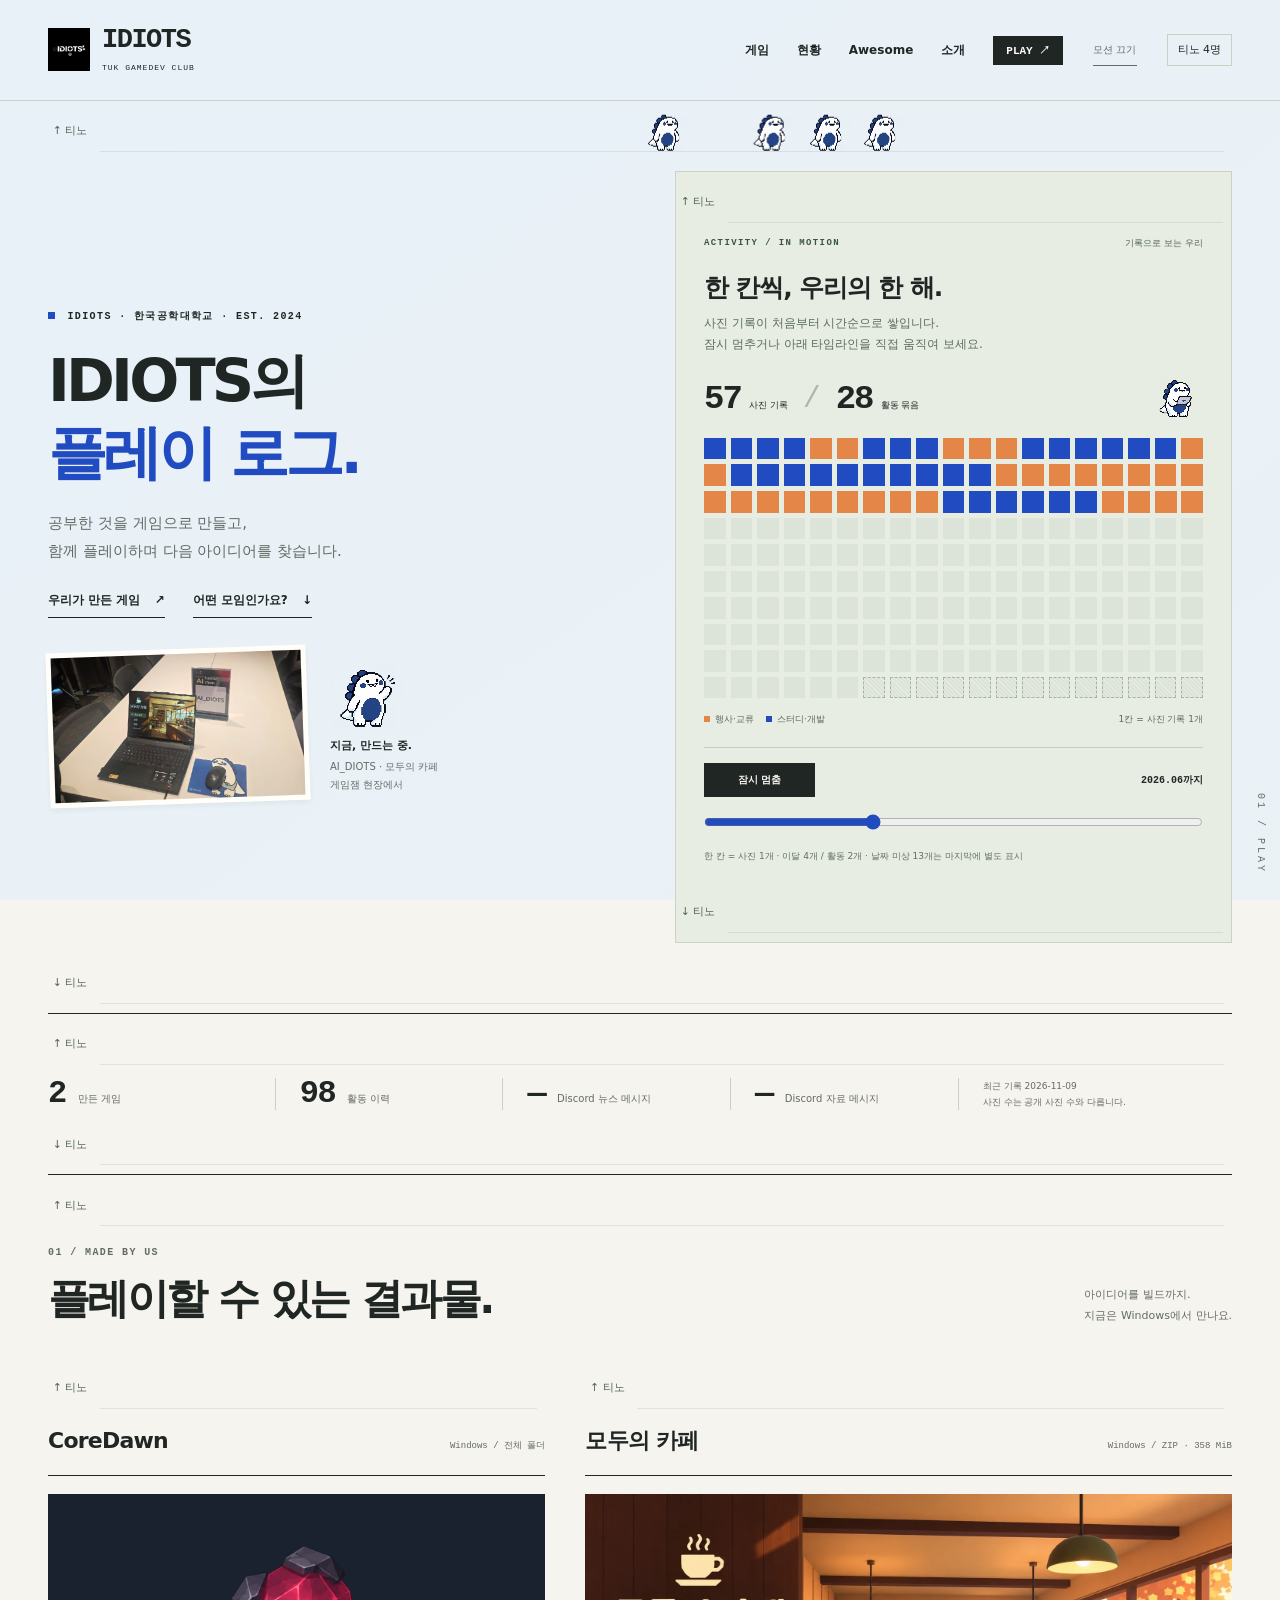
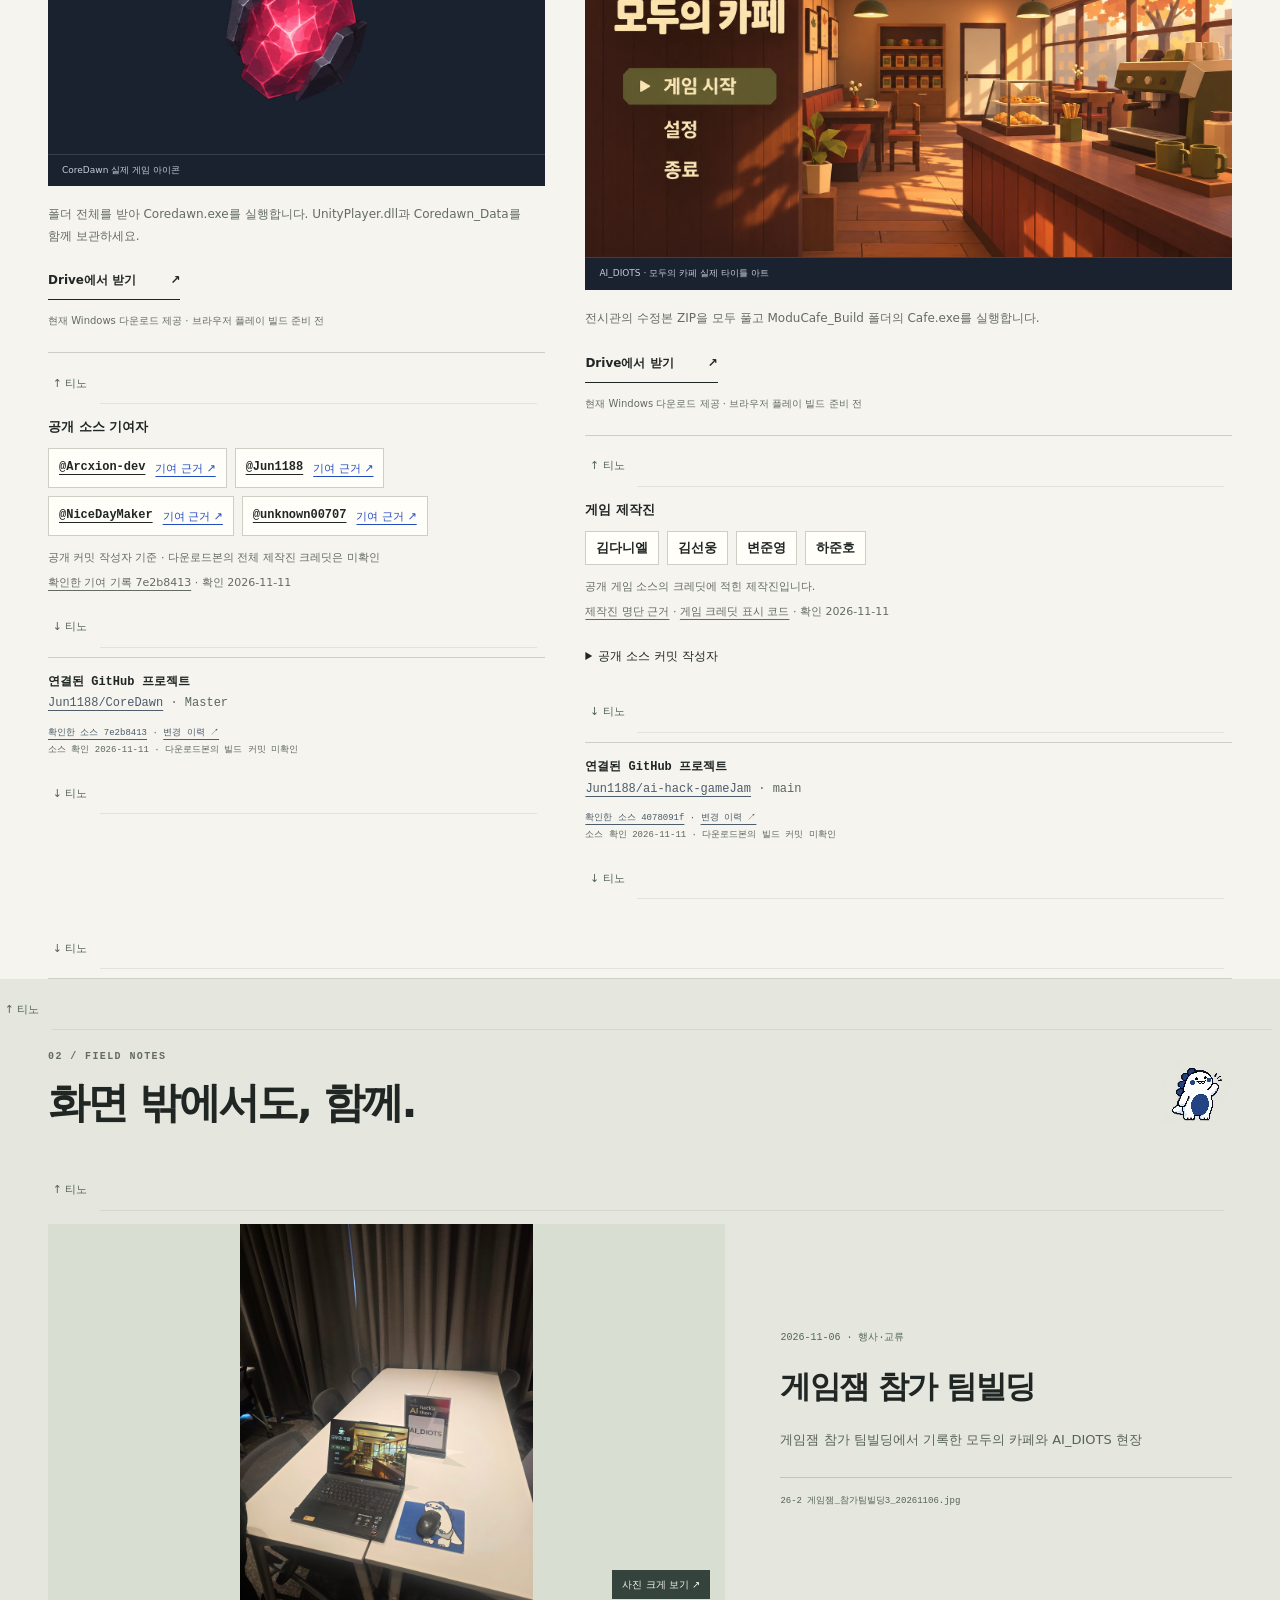
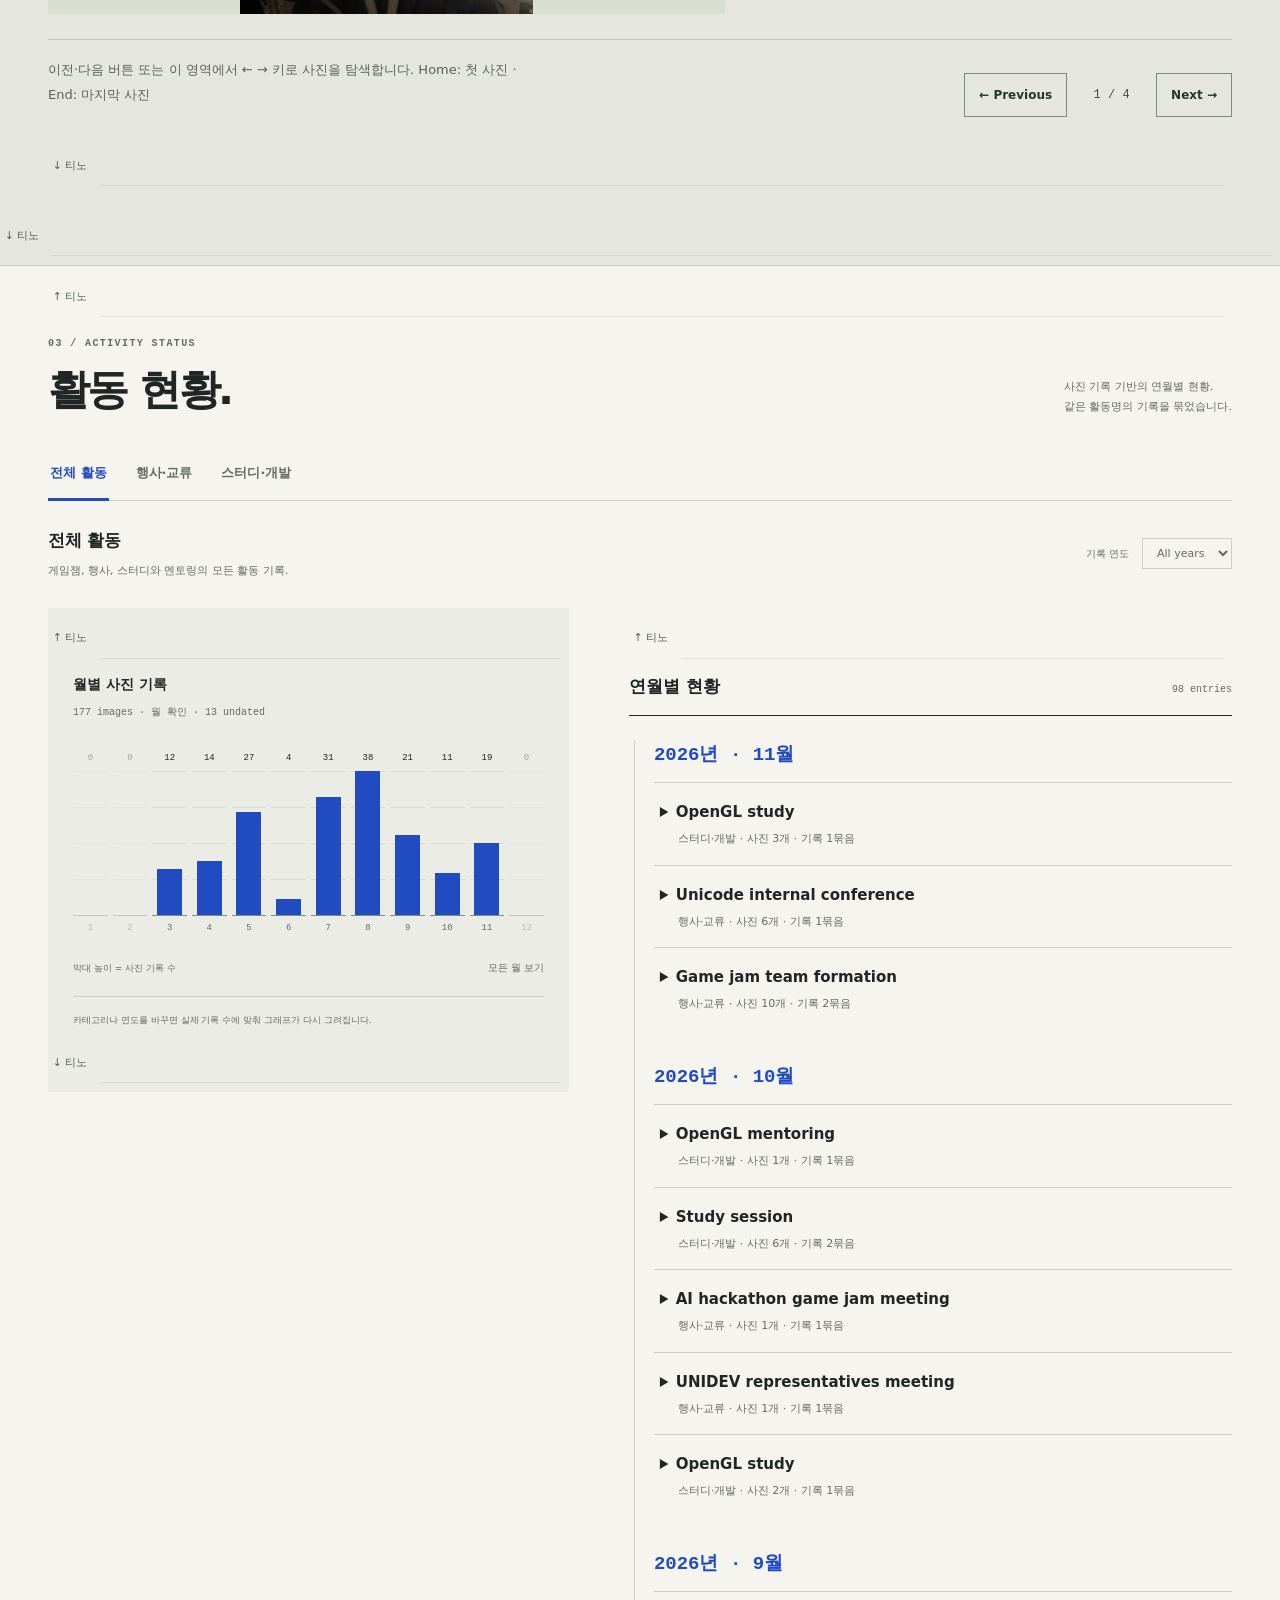
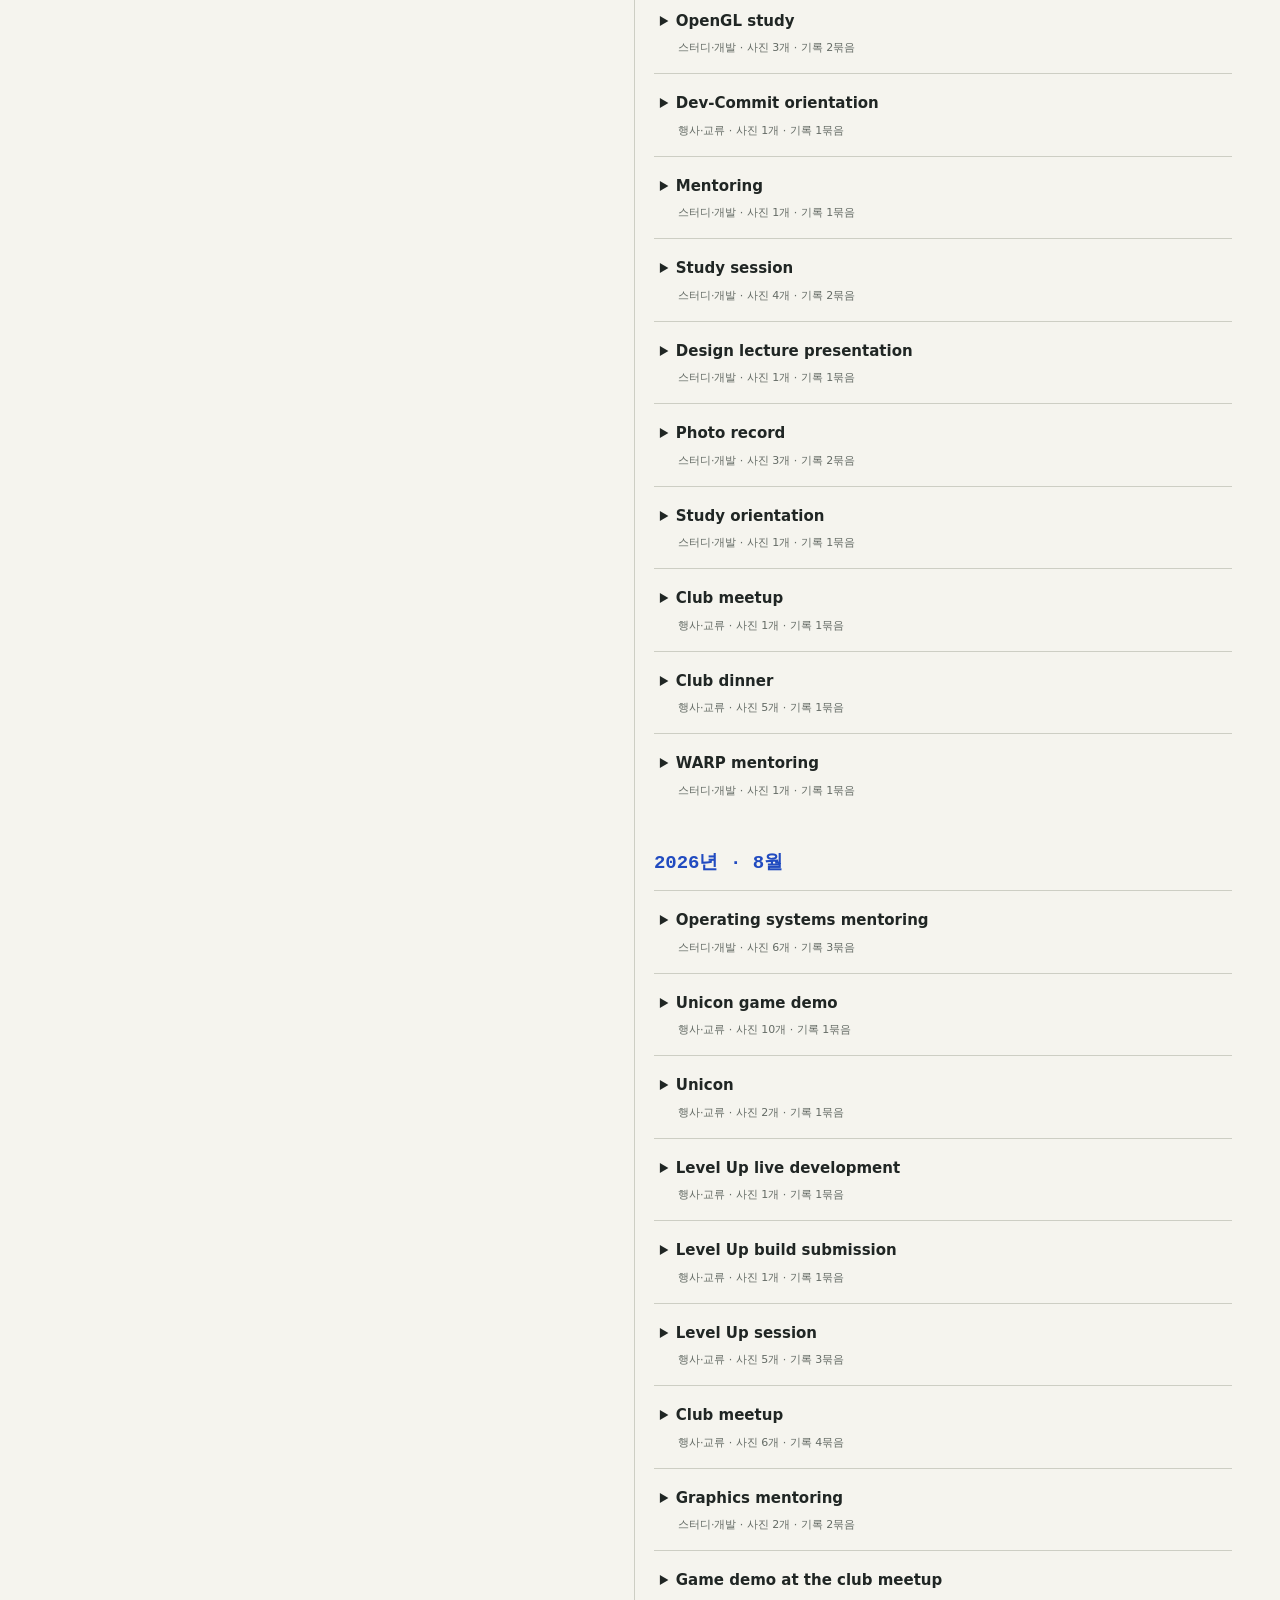
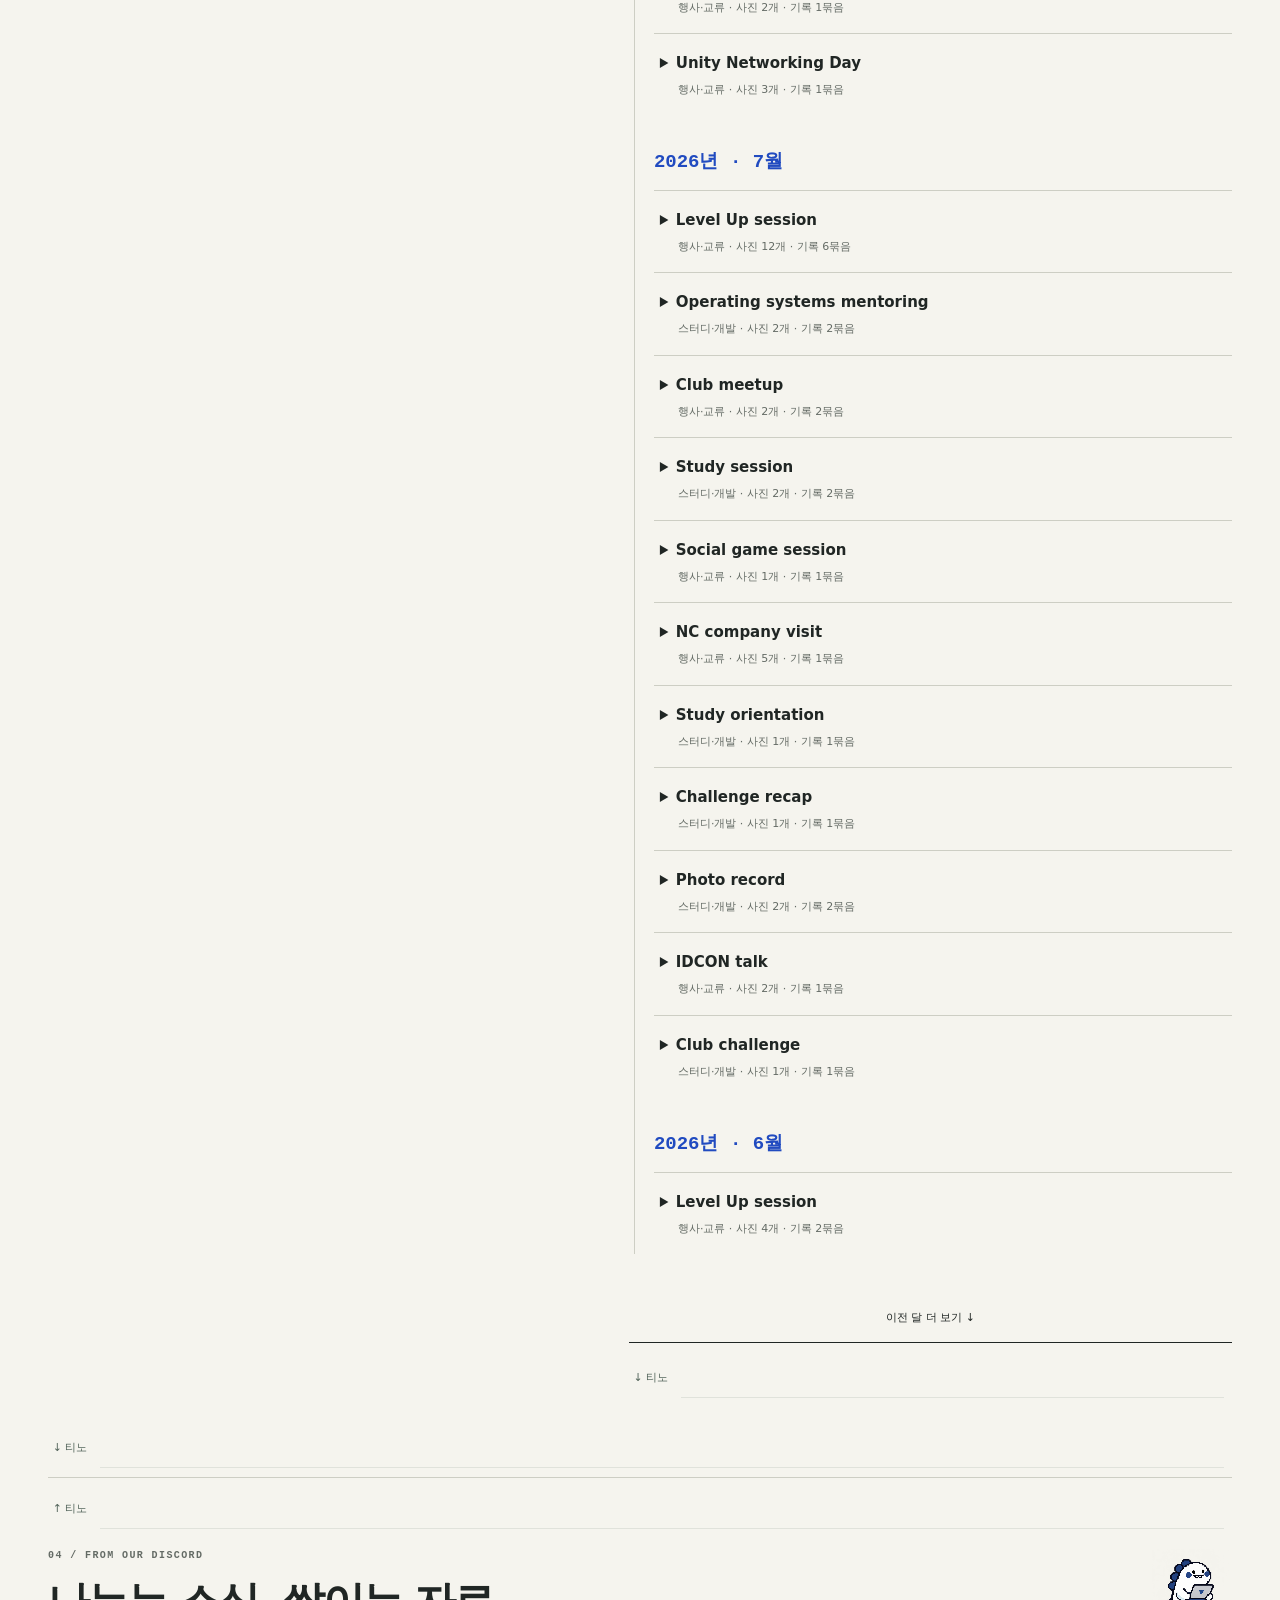
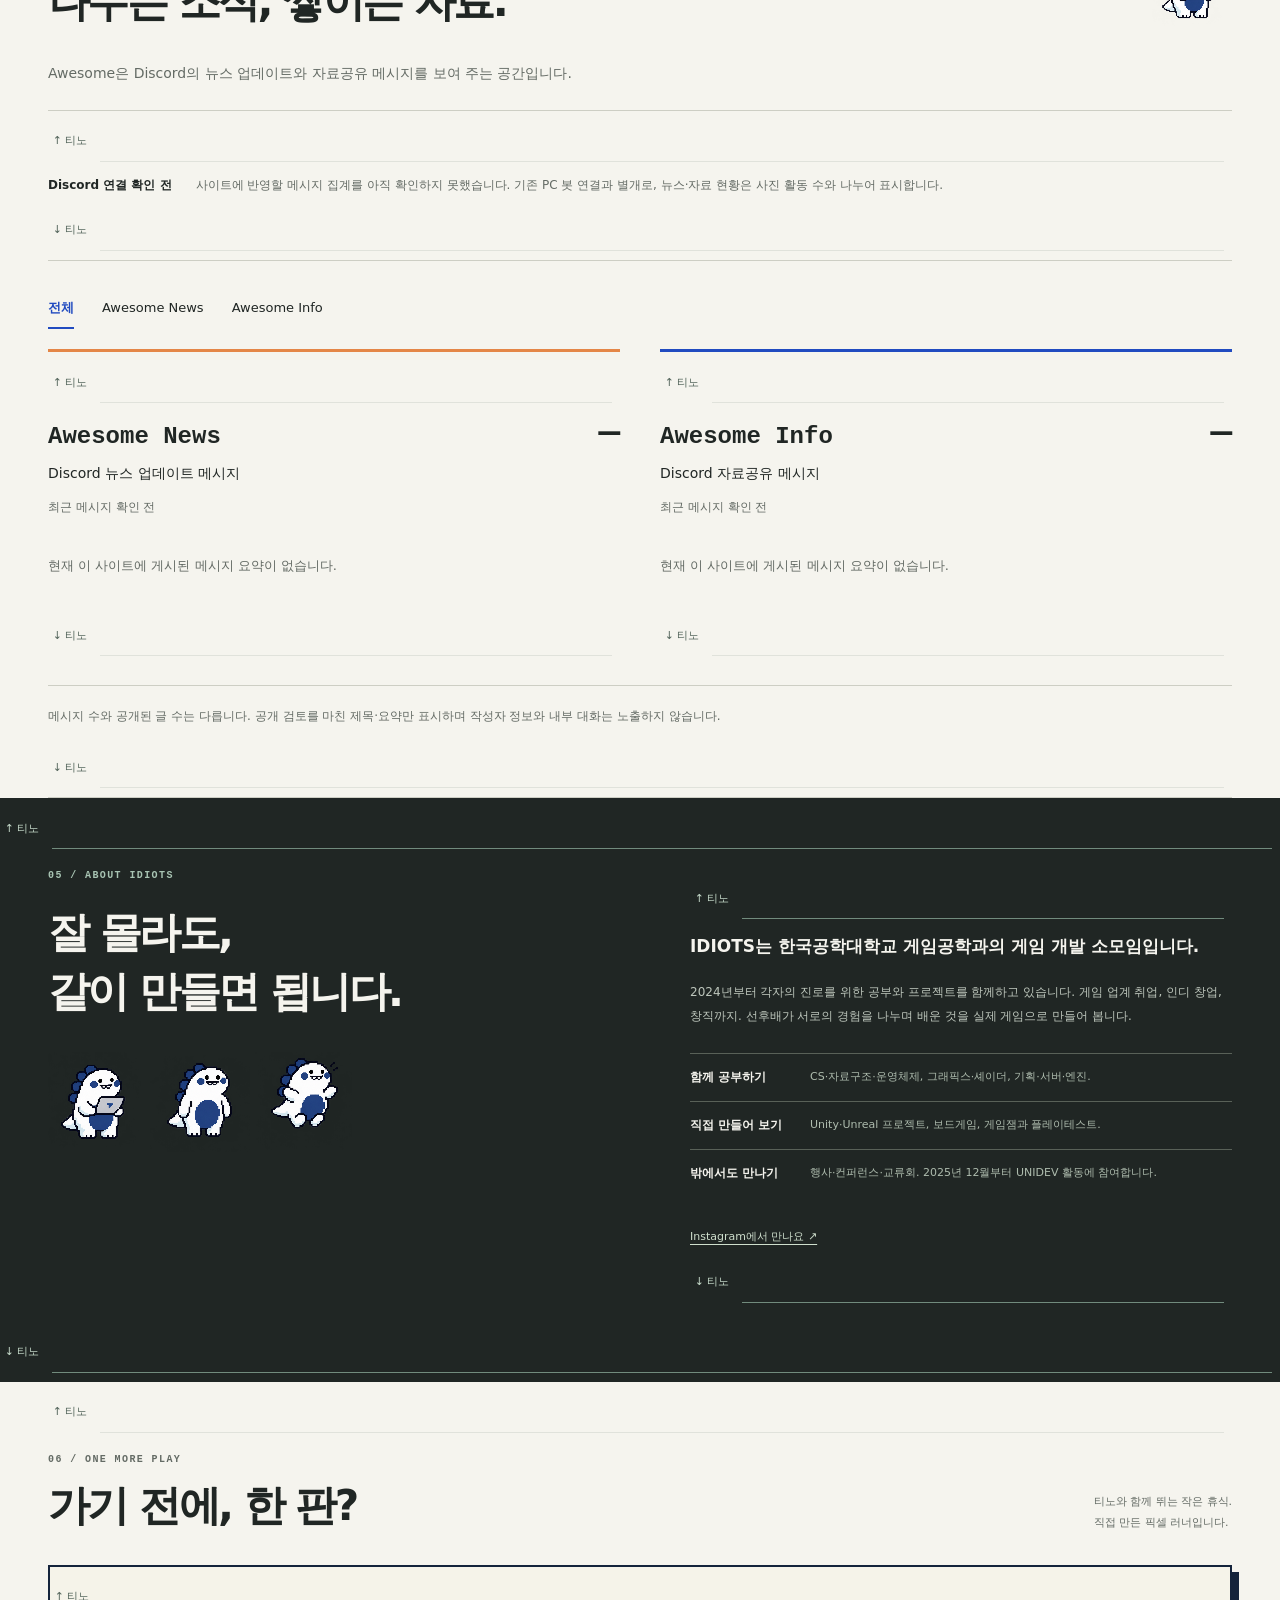
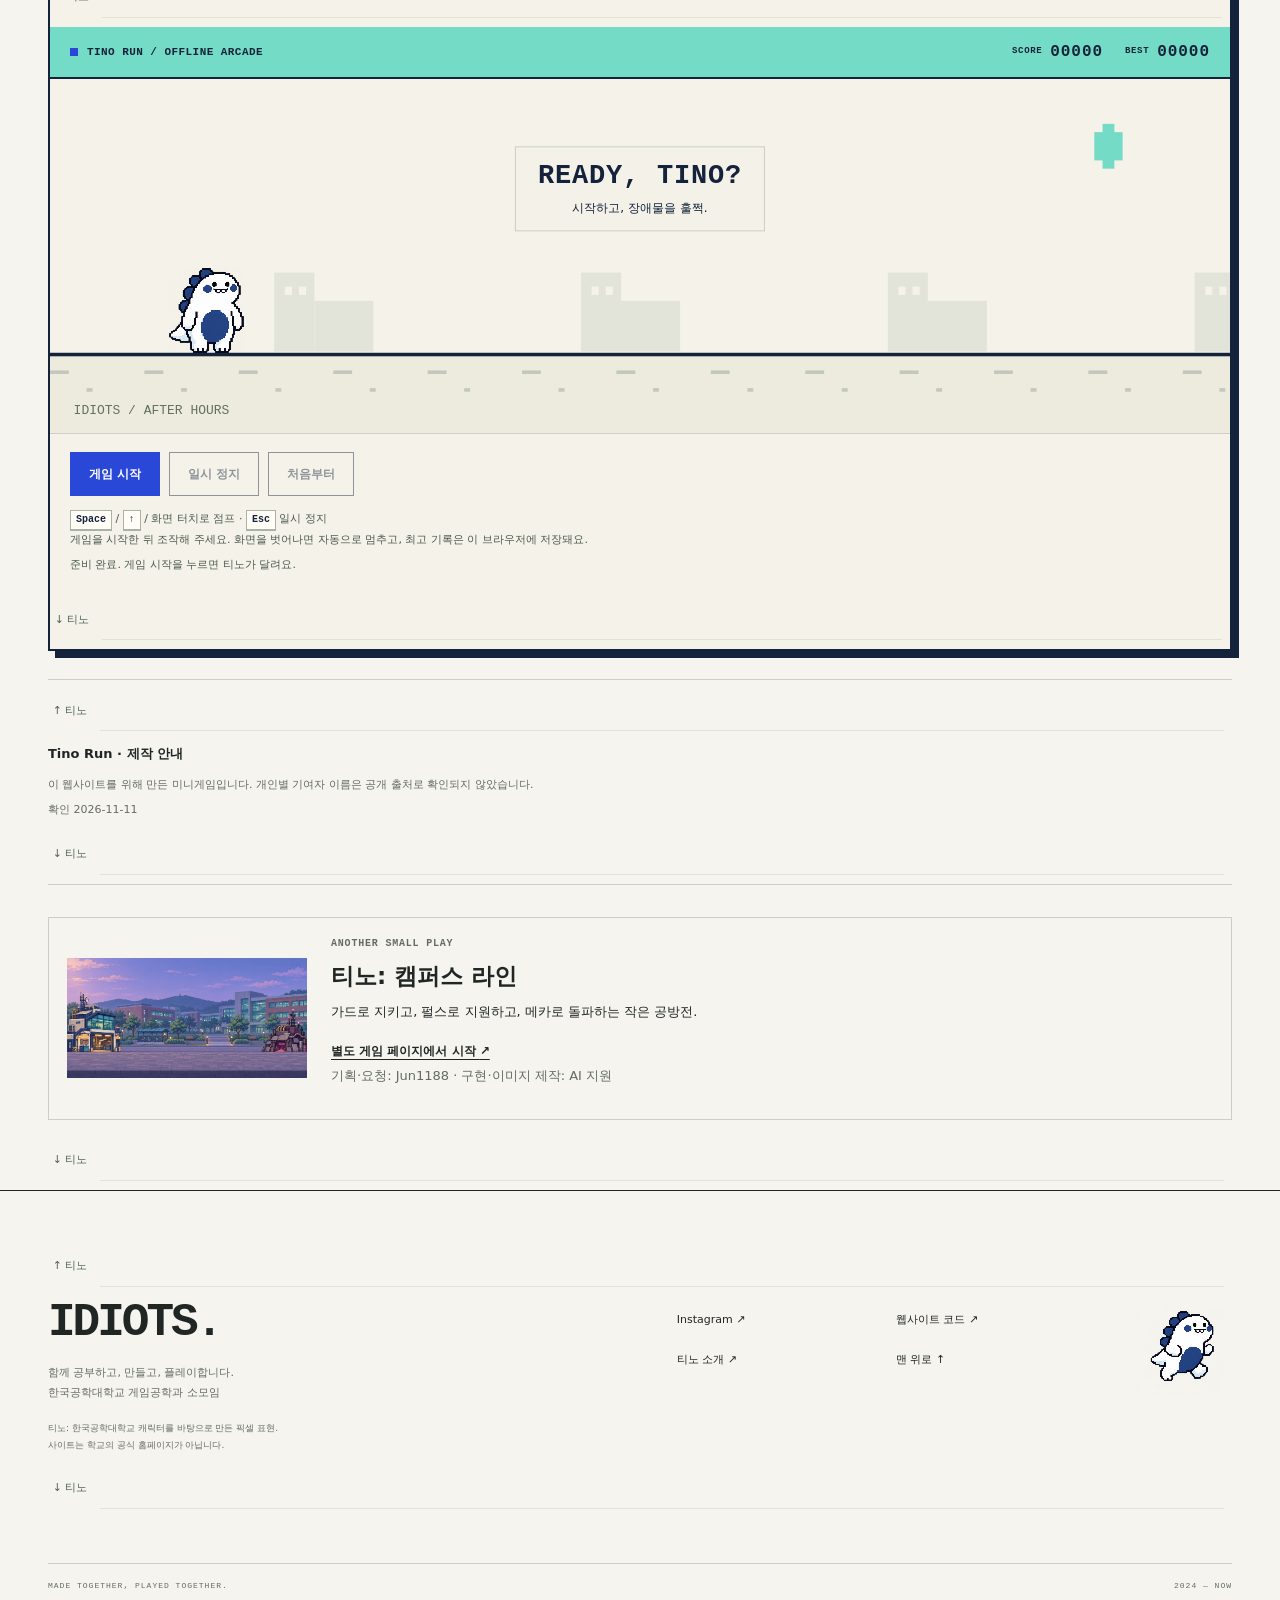
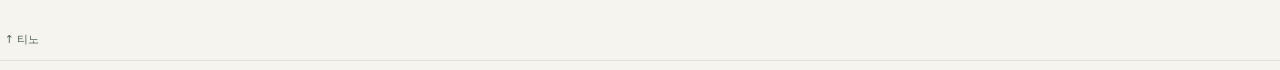
==== index.html @ 8d7952d3 "Publish reviewed Tino campus game static assets from source0527ad4" ====
<!doctype html>
<html lang="ko">
<head>
<meta charset="utf-8"><meta name="viewport" content="width=device-width,initial-scale=1"><meta name="theme-color" content="#f5f4ee">
<meta name="description" content="한국공학대학교 게임개발 소모임 IDIOTS의 플레이 로그. 직접 만든 게임, 함께 쌓은 활동 기록, 티노 픽셀 러너.">
<title>IDIOTS — 함께 만드는 플레이 로그</title><style>/* Standalone Tino runner styles. All selectors stay inside runner-* names. */
.runner-section{--runner-ink:#14233b;--runner-blue:#2948d8;--runner-paper:#f5f3e9;--runner-mint:#74dcc6;padding:64px 0 72px;border-top:1px solid var(--line,#ccd0c8);scroll-margin-top:30px}
.runner-inner{width:min(1180px,90%);margin-inline:auto;min-width:0}
.runner-heading{display:flex;align-items:end;justify-content:space-between;gap:24px;margin-bottom:22px}
.runner-kicker{font:700 11px/1.5 var(--mono,monospace);letter-spacing:.13em;margin:0 0 10px;color:var(--muted,#687169)}
.runner-title{font-size:clamp(28px,4vw,46px);line-height:1.22;letter-spacing:-.06em;margin:0}
.runner-intro{margin:10px 0 0;color:var(--muted,#687169);font-size:14px}
.runner-badge{font:700 10px/1.5 var(--mono,monospace);white-space:nowrap;border:1px solid currentColor;padding:7px 10px;letter-spacing:.1em}
.runner-machine{min-width:0;border:2px solid var(--runner-ink);background:var(--runner-paper);color:var(--runner-ink);box-shadow:7px 7px 0 var(--runner-ink)}
.runner-toolbar{display:flex;justify-content:space-between;align-items:center;gap:12px;padding:13px 20px;border-bottom:2px solid var(--runner-ink);background:var(--runner-mint);font:700 11px/1.5 var(--mono,monospace)}
.runner-machine-title{display:flex;align-items:center;gap:9px;letter-spacing:.04em}
.runner-machine-title::before{content:"";width:8px;height:8px;background:var(--runner-blue);flex:none}
.runner-scores{display:flex;gap:22px;flex-wrap:wrap}
.runner-score-item{display:flex;align-items:center;gap:8px;white-space:nowrap}
.runner-score-label{font-size:9px;letter-spacing:.07em}
.runner-score-value{font-size:16px;letter-spacing:.06em;font-variant-numeric:tabular-nums}
.runner-screen{position:relative;isolation:isolate;overflow:hidden}
.runner-canvas{display:block;width:100%;height:auto;aspect-ratio:10/3;image-rendering:pixelated;touch-action:pan-y;cursor:pointer;background:var(--runner-paper)}
.runner-canvas:focus-visible{outline:4px solid var(--runner-blue);outline-offset:-5px}
.runner-overlay{position:absolute;z-index:1;left:50%;top:31%;transform:translate(-50%,-50%);width:max-content;max-width:calc(100% - 30px);text-align:center;pointer-events:none;padding:12px 22px;background:#f5f3e9ee;border:1px solid #c9cfc3}
.runner-overlay[hidden]{display:none}
.runner-overlay-title{display:block;font:900 clamp(15px,2.7vw,27px)/1.3 var(--mono,monospace);letter-spacing:.03em}
.runner-overlay-copy{display:block;font-size:12px;line-height:1.6;margin-top:5px;word-break:keep-all}
.runner-bottom{padding:18px 20px 15px;border-top:1px solid #ccd0c8}
.runner-controls{display:flex;gap:9px;align-items:center;flex-wrap:wrap}
.runner-button{appearance:none;border:1px solid var(--runner-ink);background:transparent;color:var(--runner-ink);min-height:44px;padding:10px 18px;font:700 12px/1.5 var(--sans,system-ui,sans-serif);cursor:pointer;border-radius:0}
.runner-button-primary{background:var(--runner-blue);border-color:var(--runner-blue);color:#fff}
.runner-button:not(:disabled):hover{box-shadow:3px 3px 0 var(--runner-ink)}
.runner-button:focus-visible{outline:3px solid var(--runner-blue);outline-offset:3px}
.runner-button:disabled{opacity:.45;cursor:default}
.runner-help{font-size:11px;line-height:1.8;color:#4b594e;margin:13px 0 0;word-break:keep-all}
.runner-help kbd{display:inline-block;font:700 10px/1.2 var(--mono,monospace);padding:3px 5px;border:1px solid #a8b2a5;box-shadow:0 1px 0 #a8b2a5;background:#fffdf6;color:var(--runner-ink)}
.runner-status{font-size:11px;line-height:1.7;color:#4b594e;margin:6px 0 0;min-height:1.7em}
.runner-motion-note{font-size:11px;margin:9px 0 0;color:#4b594e}
.runner-motion-note[hidden]{display:none}
.runner-noscript{margin:0;padding:18px 20px;font-size:13px}
@media(max-width:640px){.runner-section{padding:42px 0 50px}.runner-heading{display:block}.runner-badge{display:inline-block;margin-top:16px}.runner-toolbar{padding:11px 12px;align-items:start;gap:10px}.runner-machine-title{font-size:9px;margin-top:3px}.runner-scores{gap:10px}.runner-score-item{display:block;text-align:right}.runner-score-label{display:block;font-size:8px}.runner-score-value{font-size:14px}.runner-canvas{aspect-ratio:2/1}.runner-overlay{top:29%;padding:8px 13px}.runner-overlay-copy{font-size:10px;line-height:1.5;max-width:230px}.runner-bottom{padding:14px 12px}.runner-controls{display:grid;grid-template-columns:1fr 1fr}.runner-button-primary{grid-column:1/-1}.runner-button{padding:9px 10px}.runner-machine{box-shadow:4px 4px 0 var(--runner-ink)}}
@media(prefers-reduced-motion:reduce){.runner-section *{scroll-behavior:auto}}

:root{color-scheme:light;--paper:#f5f4ee;--white:#fffef9;--ink:#202624;--muted:#646b65;--line:#cdcec4;--blue:#214bc0;--orange:#e48647;--mint:#bfe0d0;--mono:"Courier New",monospace;--sans:"Noto Sans CJK KR","Apple SD Gothic Neo","Malgun Gothic",system-ui,sans-serif}
*{box-sizing:border-box}html{scroll-behavior:smooth;scroll-padding-top:28px}body{margin:0;background:var(--paper);color:var(--ink);font:15px/1.75 var(--sans);word-break:keep-all}a{color:inherit;text-underline-offset:4px}button,input,select{font:inherit;color:inherit}button,a,select,input{-webkit-tap-highlight-color:transparent}button:not(:disabled),select{cursor:pointer}button:disabled{cursor:default}[hidden]{display:none!important}:focus-visible{outline:3px solid var(--blue);outline-offset:5px}img{max-width:100%;height:auto}.wrap{width:min(1200px,calc(100% - 96px));margin:auto}.sr-only{position:absolute;width:1px;height:1px;padding:0;margin:-1px;overflow:hidden;clip:rect(0,0,0,0);white-space:nowrap;border:0}.skip{position:absolute;top:-100px;left:20px;z-index:50;background:var(--ink);color:#fff;padding:12px 20px}.skip:focus{top:10px}
.mast{border-bottom:1px solid var(--line)}.mast-inner{display:flex;align-items:center;gap:30px;min-height:100px}.wordmark{display:flex;gap:12px;align-items:center;text-decoration:none;font:900 27px/.9 var(--mono);letter-spacing:-1.5px}.wordmark small{display:block;font:8px var(--mono);letter-spacing:1px;margin-top:10px}.brand-card{margin:0;width:42px;height:43px;overflow:hidden}.brand-card img{display:block;width:42px;height:43px;object-fit:cover}.brand-card figcaption{display:none}.mast nav{display:flex;gap:28px;margin-left:auto;align-items:center;font-size:12px;font-weight:700}.mast nav a{text-decoration:none}.mast nav a:hover{color:var(--blue)}.nav-play{background:var(--ink);color:var(--white);padding:7px 13px;font:700 11px var(--mono)}.motion-toggle{font-size:10px;padding:7px 0;border:0;border-bottom:1px solid var(--muted);background:none;color:var(--muted);white-space:nowrap}
.hero{display:grid;grid-template-columns:1fr 1fr;gap:70px;padding-top:68px;padding-bottom:62px;align-items:center}.eyebrow{font:700 10px/1.6 var(--mono);letter-spacing:1.4px;margin:0 0 20px}.tiny-square{display:inline-block;width:7px;height:7px;background:var(--blue);margin-right:5px}.hero h1{font-size:clamp(44px,4.6vw,68px);line-height:1.21;letter-spacing:-.065em;margin:0;font-weight:900}.hero h1 em{font-style:normal;color:var(--blue)}.hero-description{font-size:15px;line-height:1.85;color:var(--muted);margin:22px 0}.hero-links{display:flex;gap:28px;margin:25px 0 31px;font-size:12px;font-weight:700}.hero-links a{text-decoration:none;padding-bottom:6px;border-bottom:1px solid var(--ink)}.hero-links span{margin-left:10px}.field-glimpse{display:flex;gap:22px;align-items:center}.glimpse-image{display:block;width:54%;max-width:260px;transform:rotate(-2deg);border:5px solid var(--white);box-shadow:0 3px 5px #17291a0d}.glimpse-image img{display:block;object-fit:cover;width:100%;height:145px;object-position:50% 70%}.field-glimpse>div{min-width:0}.field-glimpse .tino-sprite{width:76px;height:76px}.field-glimpse p{font-size:11px;line-height:1.6;margin:0}.field-glimpse b{display:block;margin-bottom:4px}.field-glimpse p span{color:var(--muted);font-size:10px}
.story-panel{background:#e8ede3;border:1px solid #cbd3c5;padding:25px 28px 20px;position:relative;min-width:0}.story-heading{display:flex;justify-content:space-between;gap:12px;align-items:start}.story-heading .eyebrow{font-size:9px;margin:0;color:#3a5449}.story-live{font-size:9px;color:#526355;white-space:nowrap}.story-panel h2{font-size:25px;line-height:1.4;margin:18px 0 8px;letter-spacing:-.045em}.story-intro{font-size:12px;line-height:1.8;color:#5b6b5e;margin:0}.story-totals{display:flex;gap:15px;align-items:center;margin:18px 0 14px}.story-totals>div{display:flex;align-items:baseline;gap:8px}.story-totals strong{font:700 34px/1 var(--mono);letter-spacing:-2px}.story-totals span:not(.tino-sprite){font-size:9px}.story-totals .total-slash{font:30px var(--mono)!important;color:#adb7aa}.story-totals .tino-sprite{margin-left:auto;width:50px;height:50px}.story-pixels{display:grid;grid-template-columns:repeat(19,minmax(0,1fr));gap:5px;min-height:190px;align-content:start}.pixel-dot{display:block;aspect-ratio:1;background:#cfd8cb;transition:background-color .25s,transform .3s,opacity .3s;opacity:.45}.pixel-dot.is-active{background:var(--blue);opacity:1}.pixel-dot.is-active[data-category=news]{background:var(--orange)}.pixel-dot[data-undated=true],.pixel-dot.is-active[data-undated=true]{background-image:repeating-linear-gradient(45deg,transparent 0 2px,#f5f4ee99 2px 3px);outline:1px dashed #597263;outline-offset:-1px}.pixel-dot.is-new{animation:pixel-arrive .45s cubic-bezier(.18,.8,.2,1) both}.story-key{display:flex;flex-wrap:wrap;gap:12px;font-size:9px;color:#5a695b;margin:14px 0 20px}.story-key>span:last-child{margin-left:auto}.story-key i{display:inline-block;width:6px;height:6px;margin-right:5px}.key-news{background:var(--orange)}.key-info{background:var(--blue)}.story-transport{display:flex;align-items:center;gap:12px;justify-content:space-between;padding-top:15px;border-top:1px solid #c4cec0}.story-transport button{font-size:10px;font-weight:700;padding:7px 12px;background:var(--ink);color:var(--paper);border:0;min-width:111px}.story-transport>span{font:700 10px var(--mono)}.story-panel input[type=range]{width:100%;accent-color:var(--blue);height:24px;margin:10px 0 0;cursor:pointer}.story-caption{font-size:9px;line-height:1.6;color:#5f6e61;margin:4px 0 0;min-height:29px}
.facts{display:grid;grid-template-columns:repeat(4,minmax(0,1fr)) 1.2fr;align-items:center;padding-top:25px;padding-bottom:25px;border-top:1px solid var(--ink);border-bottom:1px solid var(--ink)}.stat-card{display:flex;align-items:baseline;gap:12px;text-decoration:none;border-right:1px solid var(--line);padding:0 24px}#dashboard>.stat-card:first-of-type{padding-left:0}.stat-card strong{font:700 32px/1 var(--mono);letter-spacing:-1.5px}.stat-card span{font-size:10px;color:var(--muted);line-height:1.5}.stat-card:hover strong{color:var(--blue)}.facts>p{font-size:9px;line-height:1.8;color:var(--muted);margin:0;padding-left:24px}
.section{padding-top:80px;padding-bottom:80px;border-bottom:1px solid var(--line)}.section-heading{display:flex;justify-content:space-between;gap:25px;align-items:end;margin-bottom:32px}.section-heading .eyebrow{color:var(--muted);margin-bottom:12px}.section-heading h2,.club-section h2{font-size:clamp(28px,3.3vw,43px);line-height:1.25;letter-spacing:-.06em;margin:0}.section-note{font-size:11px;line-height:1.85;color:var(--muted);margin:0}.games{display:grid;grid-template-columns:1fr 1.3fr;gap:40px;align-items:start}.game-card{min-width:0}.game-card:nth-child(2){padding-top:60px}.game-cover{display:flex;justify-content:space-between;align-items:baseline;gap:14px;padding-bottom:14px;border-bottom:1px solid var(--ink)}.game-cover h3{font-size:22px;letter-spacing:-.035em;margin:0}.game-cover>span{font:9px var(--mono);color:var(--muted)}.game-art{display:none}.game-photo{margin:18px 0 0;background:#1a2230;overflow:hidden}.game-photo img{display:block;width:100%;height:260px;object-fit:contain}.game-card:nth-child(2) .game-photo img{height:auto;aspect-ratio:1672/941;object-fit:cover}.game-card:first-child .game-photo img{padding:40px}.game-photo figcaption{font-size:9px;color:#c5cdd6;padding:8px 14px;border-top:1px solid #fff2}.game-details{padding:18px 0 0}.game-details>p{font-size:12px;color:var(--muted);margin:0 0 15px;line-height:1.8}.game-details .download{display:inline-flex;justify-content:space-between;gap:34px;text-decoration:none;font-size:12px;font-weight:700;padding:8px 0;border-bottom:1px solid var(--ink)}.game-details .play{margin-left:20px;color:var(--blue)}.game-details .build-note{font-size:10px;margin:12px 0 0}.revision{font:9px/1.9 var(--mono);color:#5c665e;margin-top:14px;overflow-wrap:anywhere}.revision a{color:#4b5c6b}
.field-section{padding:70px 0 75px;background:#e5e7de;border-bottom:1px solid #c6cbbf}.field-section .section-heading{margin-bottom:30px}.field-section .section-heading .tino-sprite{width:70px;height:70px}.update-card{display:grid;grid-template-columns:1.5fr 1fr;gap:55px;align-items:center}.update-card>a{display:block;position:relative}.update-card>a:after{content:"사진 크게 보기 ↗";position:absolute;bottom:15px;right:15px;padding:7px 10px;color:var(--paper);background:#182821d9;font-size:9px}.update-card img{display:block;width:100%;height:390px;object-fit:cover;object-position:50% 68%}.update-card>div{padding:0}.update-card .kicker{font:10px/1.7 var(--mono);color:#526755;margin:0 0 20px}.update-card h3{font-size:31px;line-height:1.35;letter-spacing:-.05em;margin:0 0 20px;word-break:normal}.update-card p:not(.kicker){font-size:13px;color:#57635a;line-height:1.9;margin:0 0 24px}.update-card small{font:9px/1.8 var(--mono);color:#536056;overflow-wrap:anywhere;word-break:normal;display:block;border-top:1px solid #bec7b9;padding-top:15px}
.archive-tabs{display:flex;gap:25px;border-bottom:1px solid var(--line);margin-bottom:25px}.archive-tabs a{font-size:13px;font-weight:700;color:var(--muted);text-decoration:none;padding:13px 2px;border-bottom:3px solid transparent;margin-bottom:-1px;white-space:nowrap}.archive-tabs a[aria-current=page]{color:var(--blue);border-color:var(--blue)}.archive-tabs a:hover{color:var(--ink)}.archive-heading{display:flex;justify-content:space-between;gap:20px;align-items:center;margin-bottom:28px}.archive-heading h3{font-size:17px;letter-spacing:-.02em;margin:0}.archive-heading p{font-size:11px;color:var(--muted);margin:5px 0 0}.year{font-size:10px;color:var(--muted);white-space:nowrap}.year select{font-size:11px;margin-left:10px;border:1px solid var(--line);padding:7px 10px;background:transparent;border-radius:0}.explorer-grid{display:grid;grid-template-columns:.95fr 1.1fr;gap:60px;align-items:start}.chart-card{position:sticky;top:25px;background:#ebece5;padding:25px 25px 20px;min-width:0}.chart-card header{display:flex;flex-direction:column;gap:8px;padding-bottom:15px}.chart-card h4{font-size:14px;margin:0}.chart-card header p{font:10px var(--mono);color:var(--muted);margin:0}.chart{display:grid;grid-template-columns:repeat(12,minmax(0,1fr));gap:5px;margin-top:12px;min-height:195px}.chart-bar{display:grid;grid-template-rows:25px 145px 25px;align-items:end;background:transparent;border:0;padding:0;min-width:0;text-align:center}.chart-bar .value{font:9px var(--mono);color:var(--ink);align-self:center}.plot{height:100%;display:flex;align-items:end;justify-content:center;border-bottom:1px solid #7c8b7e;width:100%;background:repeating-linear-gradient(to top,transparent 0 35px,#bcc3b666 35px 36px)}.plot i{display:block;width:78%;max-width:25px;height:var(--height);background:var(--blue);transform-origin:bottom}.chart-bar[aria-pressed=true] .plot i{background:var(--orange)}.chart-bar:hover:not(:disabled) .plot i{background:#3863ce}.chart-bar[aria-pressed=true] .month{font-weight:700;color:var(--ink);text-decoration:underline;text-underline-offset:4px}.chart-bar:disabled{opacity:.35}.month{font:9px var(--mono);color:var(--muted);align-self:center}.chart-foot{display:flex;justify-content:space-between;gap:10px;margin-top:18px;font-size:9px;color:var(--muted);align-items:baseline}.link-btn{border:0;background:none;font-size:10px;padding:0;text-decoration:underline;color:var(--blue)}.link-btn:disabled{color:var(--muted);text-decoration:none}.chart-note{font-size:9px;line-height:1.8;border-top:1px solid #ccd0c4;padding-top:15px;margin:20px 0 0;color:var(--muted)}.records-head{display:flex;justify-content:space-between;align-items:baseline;gap:15px;border-bottom:1px solid var(--ink);padding-bottom:13px}.records-head h4{font-size:14px;margin:0}.records-head>span{font:10px var(--mono);color:var(--muted)}.records ul{list-style:none;padding:0;margin:0}.record{display:grid;grid-template-columns:79px minmax(0,1fr) auto;gap:12px;align-items:baseline;padding:17px 0;border-bottom:1px solid var(--line)}.record-date,.record-count{font:9px/1.7 var(--mono);color:var(--muted);white-space:nowrap}.record strong{font-size:12px;font-weight:500;line-height:1.6;overflow-wrap:anywhere;word-break:normal}.record-image{grid-column:2/-1;margin:3px 0;display:block}.record-image img{display:block;width:150px;height:90px;object-fit:cover;object-position:50% 68%}.more{width:100%;background:transparent;border:0;border-bottom:1px solid var(--ink);padding:15px;font-size:11px;margin-top:7px}.more:hover{color:var(--blue);background:#e9ece3}
.club-section{background:var(--ink);color:var(--paper);padding:75px 0 70px}.club-layout{display:grid;grid-template-columns:1fr 1fr;gap:100px}.club-section .eyebrow{color:#a8c4b3}.club-section h2{font-size:42px;line-height:1.4}.club-mascots{display:flex;align-items:end;gap:2px;margin-top:30px}.club-mascots .tino-sprite{width:100px;height:100px}.club-description>p{font-size:12px;color:#bdc6bc;line-height:1.95;margin:0 0 20px}.club-description .club-lead{font-size:17px;font-weight:600;color:var(--paper);line-height:1.7}.club-practices{margin:25px 0}.club-practices>div{border-top:1px solid #596158;padding:13px 0;display:grid;grid-template-columns:105px 1fr;gap:15px}.club-practices dt{font-size:12px;font-weight:600}.club-practices dd{font-size:11px;line-height:1.8;color:#aebcae;margin:0}.text-link{font-size:11px;color:#cfdfcd}.arcade-section{border-bottom:0;padding-bottom:75px}
.foot{border-top:1px solid var(--ink);padding:45px 0 20px}.foot-inner{display:grid;grid-template-columns:1.4fr 1fr auto;gap:35px;align-items:start}.foot b{font:900 46px/1 var(--mono);letter-spacing:-3px}.foot p{font-size:11px;line-height:1.8;color:var(--muted);margin:17px 0}.foot small{font-size:9px;color:var(--muted);line-height:1.9;display:block}.foot nav{display:grid;grid-template-columns:1fr 1fr;gap:14px;font-size:11px;padding-top:7px}.foot nav a{text-decoration:none}.foot nav a:hover{color:var(--blue)}.foot .tino-sprite{width:96px;height:96px}.foot-bottom{display:flex;justify-content:space-between;gap:20px;margin-top:45px;border-top:1px solid var(--line);padding-top:17px;font:8px var(--mono);color:var(--muted);letter-spacing:1px}
.tino-sprite{display:inline-block;width:88px;height:88px;background-repeat:no-repeat;background-image:url("media/tino-sprites.png");background-position:0 0;background-size:300% 200%;image-rendering:pixelated;flex-shrink:0;vertical-align:bottom}.tino-idle{background-position:0% 0%}.tino-wave{background-position:50% 100%;animation:tino-wave 2.8s steps(2,end) infinite;transform-origin:50% 85%}.tino-think,.tino-load{background-position:100% 100%}.tino-jump{background-position:0% 100%;animation:tino-hop 3.6s steps(5,end) infinite}.tino-run{background-position:50% 0%;animation:tino-run .22s steps(1,end) infinite}.loading-screen{position:fixed;inset:0;z-index:40;background:#f5f4eef2;display:grid;place-items:center;pointer-events:none}.loading-screen>div{display:flex;align-items:center;gap:22px}.loading-screen p{font:700 14px var(--mono);letter-spacing:1px}.loading-screen p span{display:block;font:11px var(--sans);letter-spacing:0;color:var(--muted);margin-top:10px}.loading-screen .tino-sprite{width:90px;height:90px;animation:tino-load .6s steps(2,end) infinite}.loading-screen.is-leaving{opacity:0;transition:opacity .2s}.reveal{opacity:1}
@keyframes pixel-arrive{from{transform:translateY(-5px) scale(.3);opacity:0}to{transform:none;opacity:1}}@keyframes tino-wave{0%,70%,100%{transform:rotate(0)}75%{transform:rotate(-5deg)}85%{transform:rotate(5deg)}}@keyframes tino-hop{0%,65%,100%{transform:translateY(0)}75%{transform:translateY(-12px)}85%{transform:translateY(-6px)}}@keyframes tino-run{0%,100%{background-position:50% 0%}50%{background-position:100% 0%}}@keyframes tino-load{0%,100%{background-position:100% 100%;transform:translateY(0)}50%{background-position:50% 100%;transform:translateY(-3px)}}
html[data-motion=off]{scroll-behavior:auto}html[data-motion=off] *,html[data-motion=off] *:before,html[data-motion=off] *:after{animation:none!important;transition:none!important}
@media(max-width:1100px){.wrap{width:calc(100% - 64px)}.hero{gap:40px}.hero h1{font-size:54px}.story-panel{padding:22px}.story-pixels{gap:4px;min-height:165px}.story-totals strong{font-size:30px}.story-totals>div{gap:5px}.stat-card{padding:0 15px;gap:8px}.stat-card strong{font-size:28px}.stat-card span{font-size:9px}.facts>p{padding-left:15px}.explorer-grid{gap:35px}.record{grid-template-columns:1fr auto;gap:4px 10px}.record-date{grid-column:1/-1}.record-image{grid-column:1/-1}.club-layout{gap:60px}.club-section h2{font-size:36px}.update-card{gap:35px}}
@media(max-width:800px){.wrap{width:calc(100% - 48px)}.mast-inner{min-height:85px;gap:18px}.mast nav{gap:20px}.wordmark{font-size:24px}.motion-toggle{font-size:9px}.hero{gap:28px;padding-top:45px;padding-bottom:45px}.hero h1{font-size:44px}.hero-description{font-size:12px}.hero .eyebrow{font-size:8px}.hero-links{gap:16px;font-size:10px;margin:20px 0 25px}.field-glimpse{gap:12px}.glimpse-image img{height:130px}.field-glimpse .tino-sprite{width:62px;height:62px}.field-glimpse p{font-size:9px}.field-glimpse p span{font-size:8px}.story-panel{padding:18px}.story-heading{flex-wrap:wrap;gap:3px}.story-live{display:none}.story-panel h2{font-size:20px;margin-top:13px}.story-intro{font-size:10px}.story-totals{gap:10px}.story-totals>div{align-items:start;flex-direction:column;gap:4px}.story-totals strong{font-size:30px}.story-pixels{gap:3px;min-height:135px}.story-key{font-size:8px;gap:8px;margin:12px 0 13px}.story-key>span:last-child{margin-left:0;width:100%}.story-transport{padding-top:12px;gap:7px}.story-transport button{min-width:0;padding:7px 8px;font-size:9px}.story-transport>span{font-size:9px}.story-caption{font-size:8px}.facts{grid-template-columns:repeat(4,1fr);row-gap:20px}.facts>p{grid-column:1/-1;padding:0;margin:0;font-size:8px}.facts>p br{display:none}.stat-card:last-of-type{border-right:0}.stat-card{padding:0 15px;display:block}.stat-card span{display:block;margin-top:7px}.section{padding-top:55px;padding-bottom:55px}.section-heading h2{font-size:32px}.section-note{font-size:9px}.games{gap:25px}.game-cover h3{font-size:20px}.game-cover>span{font-size:8px}.game-photo img{height:210px}.game-card:first-child .game-photo img{padding:25px}.game-details>p{font-size:11px}.game-details .download{font-size:11px}.update-card{gap:25px;grid-template-columns:1.3fr 1fr}.update-card img{height:330px}.update-card h3{font-size:25px}.update-card p:not(.kicker){font-size:11px}.update-card small{font-size:8px}.explorer-grid{grid-template-columns:1fr;gap:30px}.chart-card{position:static}.chart{gap:12px}.chart-bar{grid-template-rows:25px 160px 25px}.plot i{max-width:45px}.record{grid-template-columns:85px 1fr auto;gap:12px}.record-date{grid-column:auto}.record-image{grid-column:2/-1}.club-layout{gap:35px}.club-section h2{font-size:32px}.club-mascots .tino-sprite{width:80px;height:80px}.club-description .club-lead{font-size:15px}.club-practices>div{display:block}.club-practices dd{margin-top:5px}.foot-inner{grid-template-columns:1.2fr 1fr auto;gap:25px}.foot .tino-sprite{width:70px;height:70px}.foot nav{font-size:10px}}
@media(max-width:600px){.wrap{width:calc(100% - 40px)}.mast-inner{gap:15px;min-height:76px;flex-wrap:wrap;position:relative;padding-top:16px;padding-bottom:15px}.brand-card,.brand-card img{width:33px;height:34px}.wordmark{font-size:24px;gap:9px}.wordmark small{font-size:6px;letter-spacing:.8px;margin-top:7px}.mast nav{gap:17px;font-size:10px}.mast nav a:nth-child(3){display:none}.nav-play{font-size:9px;padding:6px 9px}.motion-toggle{position:absolute;right:0;bottom:-28px;font-size:8px;padding:2px 0;z-index:2}.hero{grid-template-columns:1fr;gap:35px;padding-top:45px;padding-bottom:35px}.hero .eyebrow{font-size:8px;margin-bottom:16px}.hero h1{font-size:clamp(43px,11.5vw,65px);line-height:1.2}.hero-description{font-size:13px;margin:18px 0}.hero-links{font-size:11px;gap:28px;margin:23px 0 27px}.field-glimpse{gap:22px;max-width:400px}.glimpse-image{width:58%}.glimpse-image img{height:120px}.field-glimpse .tino-sprite{width:66px;height:66px}.field-glimpse p{font-size:10px}.field-glimpse p span{font-size:9px}.story-panel{padding:23px 22px 18px}.story-panel h2{font-size:24px;margin-top:13px}.story-heading .eyebrow{margin-bottom:0}.story-intro{font-size:11px}.story-totals{margin-top:17px;margin-bottom:15px}.story-totals>div{flex-direction:row;align-items:baseline;gap:6px}.story-totals strong{font-size:33px}.story-totals span:not(.tino-sprite){font-size:8px}.story-totals .tino-sprite{width:45px;height:45px}.story-pixels{gap:4px;min-height:149px}.story-key{font-size:8px;gap:12px;margin-bottom:18px}.story-key>span:last-child{width:auto;margin-left:auto}.story-transport button{font-size:10px;padding:8px 12px}.story-transport>span{font-size:10px}.story-caption{font-size:9px}.facts{padding-top:22px;padding-bottom:20px;row-gap:16px}.stat-card{padding:0 12px}.stat-card strong{font-size:29px}.stat-card span{font-size:8px;margin-top:8px;line-height:1.5}.facts>p{font-size:8px}.section{padding-top:45px;padding-bottom:45px}.section-heading{gap:20px;align-items:start;margin-bottom:26px}.section-heading .eyebrow{font-size:8px;margin-bottom:11px}.section-heading h2{font-size:29px}.section-note{display:none}.games{grid-template-columns:1fr;gap:36px}.game-card:nth-child(2){padding-top:0}.game-cover h3{font-size:22px}.game-photo img{height:240px}.game-card:first-child .game-photo img{padding:35px}.game-details>p{font-size:12px}.game-details .download{font-size:12px}.game-details .build-note{font-size:9px}.revision{font-size:8px}.field-section{padding:45px 0}.field-section .section-heading{align-items:center;margin-bottom:25px}.field-section .section-heading .tino-sprite{width:50px;height:50px}.update-card{grid-template-columns:1fr;gap:25px}.update-card img{height:290px}.update-card h3{font-size:28px;margin-bottom:13px}.update-card .kicker{font-size:9px;margin-bottom:12px}.update-card p:not(.kicker){font-size:12px;margin-bottom:17px}.update-card small{font-size:9px}.archive-tabs{gap:18px;margin-bottom:22px}.archive-tabs a{font-size:11px;padding-top:5px;padding-bottom:12px}.archive-heading{align-items:start;gap:12px;margin-bottom:23px}.archive-heading h3{font-size:15px}.archive-heading p{font-size:10px}.year{font-size:0}.year select{font-size:10px;margin-left:0;padding:7px}.chart-card{padding:20px 18px 17px}.chart-card h4{font-size:13px}.chart-card header p{font-size:9px}.chart{gap:5px;min-height:180px}.chart-bar{grid-template-rows:20px 132px 25px}.chart-bar .value,.month{font-size:8px}.chart-foot{font-size:8px}.link-btn{font-size:9px}.chart-note{font-size:8px}.records-head h4{font-size:13px}.records-head>span{font-size:9px}.record{grid-template-columns:1fr auto;gap:5px 10px;padding:15px 0}.record-date{grid-column:1/-1;font-size:9px}.record strong{font-size:12px}.record-image{grid-column:1/-1}.club-section{padding:47px 0}.club-layout{grid-template-columns:1fr;gap:28px}.club-section h2{font-size:35px}.club-mascots{margin-top:20px}.club-mascots .tino-sprite{width:80px;height:80px}.club-description .club-lead{font-size:16px}.club-description>p{font-size:12px}.club-practices>div{display:grid;grid-template-columns:100px 1fr;gap:12px}.club-practices dd{margin:0;font-size:10px}.club-practices dt{font-size:11px}.arcade-section{padding-bottom:45px}.foot{padding-top:32px}.foot-inner{grid-template-columns:1fr 85px;gap:25px}.foot b{font-size:40px}.foot p{font-size:10px}.foot small{font-size:8px}.foot nav{grid-column:1/-1;grid-row:2;display:flex;flex-wrap:wrap;gap:20px;padding:0}.foot .tino-sprite{width:85px;height:85px}.foot-bottom{font-size:6px;letter-spacing:.5px;margin-top:32px}.loading-screen>div{gap:12px}.loading-screen p{font-size:12px}.loading-screen p span{font-size:9px}}
@media(max-width:360px){.wrap{width:calc(100% - 32px)}.mast nav{gap:12px}.wordmark{font-size:21px}.mast nav a{font-size:9px}.hero h1{font-size:43px}.story-panel{padding:20px 16px 17px}.story-totals strong{font-size:29px}.story-key{gap:8px;font-size:7px}.stat-card strong{font-size:25px}.stat-card span{font-size:7px}.archive-tabs{gap:12px}.archive-tabs a{font-size:10px}.section-heading h2{font-size:26px}.story-pixels{gap:3px;min-height:130px}.club-practices>div{grid-template-columns:90px 1fr}}
@media(prefers-reduced-motion:reduce){html{scroll-behavior:auto}*,*:before,*:after{animation:none!important;transition:none!important}.loading-screen{display:none!important}}

html[data-page-visibility=hidden] .tino-sprite{animation-play-state:paused!important}.runner-section{border-top:0;padding:0}.runner-inner{width:100%}.runner-heading{display:none}

.motion-toggle{min-height:28px}.story-transport button{min-height:34px}.story-panel input[type=range]{min-height:30px}.mast nav a,.foot nav a{display:inline-flex;align-items:center;min-height:26px}.story-key>span{line-height:1.6}

.loading-screen .tino-load{background:none}.tino-load svg{display:block;width:100%;height:100%}.runner-canvas{-webkit-tap-highlight-color:transparent}

/* Keep meaningful data readable on phones; only decorative indices stay tiny. */
@media(max-width:600px){.story-key,.story-caption,.stat-card span,.facts>p,.chart-bar .value,.month,.chart-note,.chart-foot,.link-btn,.records-head>span,.record-date,.record-count,.game-cover>span,.game-details .build-note{font-size:11px}.story-key{gap:8px 14px}.story-key>span:last-child{width:100%;margin-left:0}.story-caption{line-height:1.8;min-height:40px}.story-transport>span{font-size:11px;line-height:1.6}.story-transport button{font-size:11px;min-width:100px}.stat-card{padding-inline:10px}.stat-card span{min-height:32px;line-height:1.5}.facts>p{line-height:1.7}.facts>p br{display:block}.chart{gap:4px}.chart-card header p,.archive-heading p{font-size:11px}.chart-note{line-height:1.8}.record{gap:6px 10px}.revision,.game-photo figcaption,.update-card small,.foot small{font-size:10px}.club-practices dd{font-size:12px}.club-practices>div{grid-template-columns:92px 1fr}.story-totals span:not(.tino-sprite){font-size:10px}.story-totals strong{font-size:31px}.story-totals{gap:10px}.story-totals .tino-sprite{width:38px;height:38px}}
@media(max-width:360px){.story-totals>div{display:block}.story-totals>div span{display:block;margin-top:4px}.story-totals{gap:12px}.stat-card span{font-size:10px}.story-transport{align-items:start}.story-transport>span{text-align:right;max-width:130px}}

/* A résumé-like activity history: dates, titles and evidence, not invented achievements. */
.records-list{list-style:none}.records #records-list{position:relative;padding-left:19px;border-left:1px solid var(--line);margin-left:5px}.record{position:relative;padding-top:24px;padding-bottom:24px}.record:before{content:"";position:absolute;width:9px;height:9px;border:2px solid var(--paper);background:var(--blue);left:-24px;top:30px;box-shadow:0 0 0 1px var(--blue)}.record strong{font-size:16px;line-height:1.6;font-weight:800;letter-spacing:-.02em}.record-evidence{grid-column:2/-1;color:var(--muted);font-size:12px;line-height:1.8;margin:1px 0 0}.record-date{font-weight:700}.records-head h4{font-size:17px}.archive .section-heading .section-note{max-width:300px}
@media(max-width:600px){.record strong{font-size:15px}.record-evidence{grid-column:1/-1;font-size:12px}.records #records-list{padding-left:15px}.record:before{left:-20px;top:22px}.record{padding-top:18px;padding-bottom:18px}}

.source-hook p{margin:0 0 10px;font-size:12px;line-height:1.8}.source-hook b{color:var(--ink);font-weight:700}.source-hook a{overflow-wrap:anywhere}

/* Reviewed public-source credits stay separate from download-build provenance. */
.project-credits{margin-top:22px;padding:16px 0;border-top:1px solid var(--line);border-bottom:1px solid var(--line);min-width:0}.project-credits h3,.project-credits h4{font-size:13px;line-height:1.6;margin:0 0 10px}.contributor-list{display:flex;flex-wrap:wrap;gap:8px;list-style:none;padding:0;margin:0 0 12px}.contributor-list li{display:flex;flex-wrap:wrap;align-items:center;gap:4px 10px;border:1px solid var(--line);background:var(--white);padding:5px 10px;max-width:100%;min-width:0}.project-credits a{overflow-wrap:anywhere}.contributor-profile{font:700 12px/1.8 var(--mono)}.credit-evidence{font-size:11px;color:var(--blue)}.contributor-list a{display:inline-flex;align-items:center;min-height:28px}.project-credits .credits-note,.project-credits .credits-source{font-size:11px;line-height:1.8;color:var(--muted);margin:5px 0 0}.project-credits a:focus-visible{outline:3px solid var(--blue);outline-offset:3px}.site-project-credits{margin-top:28px}

/* Reading chapters are an original, non-interactive backdrop. Cards never transform. */
body{isolation:isolate}.scroll-world{position:fixed;inset:0;z-index:-1;pointer-events:none;overflow:hidden;--read-progress:0;--scene-color:rgb(232,241,248);--scene-soft:rgb(234.6,241.6,246);opacity:1;background:linear-gradient(145deg,var(--scene-color),var(--scene-soft))}
/* Quiet, full-viewport tones only: no shapes, glow or decorative grid competes
   with the real information. Keep the original 190-dot infographic unchanged. */
.scroll-world::before,.scroll-world::after,.world-orbit,.world-orbit::before,.world-orbit::after,.world-pixels{display:none}
.world-chapter{position:absolute;right:14px;bottom:26px;writing-mode:vertical-rl;font:10px var(--mono);letter-spacing:3px;color:var(--muted)}.world-progress{position:absolute;left:0;top:0;width:3px;height:100%;background:var(--blue);transform:scaleY(var(--read-progress));transform-origin:top}
.activity-month{list-style:none;margin:0 0 32px}.activity-month-heading{font:700 19px/1.6 var(--mono);margin:24px 0 12px;color:var(--blue)}.activity-cluster{border-top:1px solid var(--line)}.activity-cluster summary{cursor:pointer;padding:16px 6px;min-height:48px;overflow-wrap:anywhere}.activity-cluster summary strong{font-size:15px}.cluster-count{display:block;font-size:11px;color:var(--muted);margin:4px 0 0 18px}.cluster-records{padding:0 0 0 18px;list-style:none}.cluster-records .record:before{display:none}.cluster-records .record{border-top:1px dashed var(--line)}
@media(max-width:600px){.world-chapter{display:none}.activity-month-heading{font-size:17px}.cluster-count{font-size:12px}.cluster-records{padding-left:0}}
/* Freeze all scroll paint under either motion preference; no transition timer. */
html[data-motion=off] .scroll-world,.scroll-world[data-static=true]{--scene-color:rgb(232,241,248)!important;--scene-soft:rgb(234.6,241.6,246)!important}
.scroll-world[data-static=true] .world-progress{display:none}
@media(prefers-reduced-motion:reduce){.scroll-world{--scene-color:rgb(232,241,248)!important;--scene-soft:rgb(234.6,241.6,246)!important}.world-progress{display:none}}

/* The production team is primary; commit accounts remain a native disclosure. */
.production-creator-list .creator-name{font-size:13px;font-weight:700}.source-credit-details{margin-top:12px}.source-credit-details>summary{min-height:44px;padding:10px 0;font-size:12px;line-height:2;cursor:pointer}.source-credit-details>summary:focus-visible{outline:3px solid var(--blue);outline-offset:3px}.source-credit-details[open]>summary{margin-bottom:8px}

/* One stable Tino frame contains every reviewed photograph. Without JS every
   slide remains readable; only the navigation controls start hidden. */
.update-card.field-notes{display:block;min-width:0}
.field-note-slide{display:grid;grid-template-columns:1.5fr 1fr;gap:55px;align-items:center;min-width:0}
.field-note-slide+.field-note-slide{margin-top:40px}
.field-notes[data-enhanced=true] .field-note-slide{margin-top:0}
.field-notes[data-enhanced=true] .field-notes-slides{min-height:var(--field-notes-height,0px);touch-action:pan-y pinch-zoom}
.field-note-media{display:block;position:relative;width:100%;aspect-ratio:3/2;max-height:390px;background:#d9ded3;overflow:hidden}
.field-notes .field-note-media img{display:block;position:absolute;inset:0;width:100%;height:100%;object-fit:contain;object-position:center}
.field-note-media[data-load-state=loading] img{opacity:0}
.field-note-open{position:absolute;bottom:15px;right:15px;padding:7px 10px;color:var(--paper);background:#182821d9;font-size:10px;line-height:1.5}
.field-note-loading,.field-note-error{position:absolute;inset:0;display:grid;place-content:center;padding:30px;text-align:center;font-size:13px;line-height:1.8;color:#405044}
.field-note-copy{min-width:0}
.field-note-copy h3,.field-note-copy p{overflow-wrap:anywhere}
.field-notes .field-notes-controls{display:flex;justify-content:space-between;align-items:center;gap:20px;margin-top:25px;padding-top:18px;border-top:1px solid #bec7b9}
.field-notes .field-notes-help{max-width:470px;margin:0;font-size:11px;line-height:1.7;color:#526755}
.field-notes-transport{display:flex;align-items:center;gap:17px;flex-shrink:0}
.field-notes-transport button{min-height:44px;padding:9px 14px;border:1px solid #7d8d7d;background:transparent;color:#24382a;font:600 12px/1.5 var(--sans);white-space:nowrap}
.field-notes-transport button:not(:disabled):hover{background:#d7ded1}
.field-notes-transport button:disabled{opacity:.45;cursor:default}
#field-notes-count{min-width:55px;font:12px/1.5 var(--mono);text-align:center;font-variant-numeric:tabular-nums;color:#405044}
.field-notes-status{position:absolute;width:1px;height:1px;overflow:hidden;clip-path:inset(50%);white-space:nowrap;margin:0;padding:0}
/* A synchronous measurement reserves the tallest caption without a visible
   resize during navigation. Inactive slides stay inert and aria-hidden. */
.field-notes[data-measuring] .field-notes-slides{display:grid;min-height:0;align-items:start}
.field-notes[data-measuring] .field-note-slide{display:grid!important;grid-area:1/1;visibility:hidden}
@media(max-width:1100px){.field-note-slide{gap:35px}}
@media(max-width:800px){.field-note-slide{gap:25px;grid-template-columns:1.3fr 1fr}.field-note-media{max-height:330px}.field-notes .field-notes-controls{align-items:start}.field-notes-transport{gap:10px}}
@media(max-width:600px){.field-note-slide{grid-template-columns:1fr;gap:25px}.field-note-media{max-height:none}.field-notes .field-notes-controls{flex-direction:column;align-items:stretch;gap:12px;margin-top:22px}.field-notes-transport{justify-content:space-between}.field-notes-transport button{min-width:105px}.field-note-open{bottom:10px;right:10px;font-size:10px}.field-notes .field-notes-help{font-size:11px}.field-note-loading,.field-note-error{font-size:12px}}
@media(prefers-reduced-motion:reduce){.field-notes *{animation:none!important;transition:none!important}}

/* Discord is a distinct source, not a second name for the photo archive. */
.discord-section .section-heading .tino-sprite{width:80px;height:80px;flex:0 0 80px}.discord-intro{color:var(--muted);margin:0 0 24px;font-size:14px}.discord-status{display:flex;align-items:baseline;gap:24px;border-block:1px solid var(--line);padding:18px 0;font-size:12px}.discord-status strong{white-space:nowrap;font-weight:700}.discord-status p{margin:0;color:var(--muted);overflow-wrap:anywhere}.discord-tabs{display:flex;gap:28px;flex-wrap:wrap;margin:28px 0 20px}.discord-tabs a{font-size:13px;text-decoration:none;padding:8px 0;border-bottom:2px solid transparent}.discord-tabs a[aria-current]{border-bottom-color:var(--blue);color:var(--blue);font-weight:700}.discord-columns{display:grid;grid-template-columns:repeat(2,minmax(0,1fr));gap:40px}.discord-category{padding:24px 0;border-top:3px solid var(--ink);min-width:0}.discord-category[data-discord-category=news]{border-top-color:var(--orange)}.discord-category[data-discord-category=info]{border-top-color:var(--blue)}.discord-category-heading{display:flex;align-items:baseline;justify-content:space-between;gap:20px}.discord-category h3{font:700 24px/1.4 var(--mono);margin:0}.discord-number{font:700 36px/1 var(--mono)}.discord-purpose{font-size:14px;margin:7px 0}.discord-last,.discord-scope{font-size:12px;color:var(--muted)}.discord-empty{font-size:13px;color:var(--muted);padding:24px 0 10px}.discord-items{list-style:none;padding:0;margin:25px 0 0}.discord-items li{border-top:1px solid var(--line);padding:20px 0;overflow-wrap:anywhere}.discord-items time{font:11px var(--mono);color:var(--muted)}.discord-items h4{font-size:17px;margin:7px 0}.discord-items p{font-size:13px;margin:0}.discord-scope{margin:20px 0 0;padding-top:20px;border-top:1px solid var(--line)}
@media(max-width:800px){.mast-inner{gap:16px}.mast nav{gap:16px}.discord-columns{gap:25px}.discord-status{display:block}.discord-status p{margin-top:8px}}
@media(max-width:600px){.discord-columns{grid-template-columns:1fr;gap:15px}.discord-tabs{gap:20px}.discord-tabs a{font-size:12px}.discord-section .section-heading .tino-sprite{width:50px;height:50px;flex-basis:50px}.discord-category h3{font-size:23px}.discord-intro{font-size:13px}.mast nav{gap:13px}.discord-status{font-size:12px}}
@media(max-width:360px){.mast nav{gap:10px}.mast nav a{font-size:9px}.discord-tabs{gap:16px}}
/* Keep all destinations visible on phones instead of hiding a positional link. */
@media(max-width:600px){.mast nav{flex-basis:100%;margin-left:0;justify-content:space-between;gap:12px}.mast nav a:nth-child(3){display:inline-flex}.mast nav a{font-size:11px}.mast .nav-play{font-size:10px}.mast-inner{row-gap:13px}}

/* Real frame borders provide two quiet, reserved landing lanes. */
.tino-frame:not(.chart-card){position:relative}
/* The chart stops sticking on tablet/phone, but still owns its absolute lanes. */
@media(max-width:800px){.chart-card.tino-frame{position:relative;top:auto}}
.tino-perch{position:absolute;left:0;right:0;height:60px;pointer-events:none;z-index:1}
.tino-perch[data-tino-edge=top]{top:0}.tino-perch[data-tino-edge=bottom]{bottom:0}
.tino-perch:after{content:"";position:absolute;top:50px;left:52px;right:8px;border-top:1px solid var(--tino-perch-line,#87978a30)}
.tino-perch__call{position:absolute;top:8px;left:0;width:44px;min-height:44px;background:none;border:0;color:var(--tino-call,#506258);font:11px/1.4 var(--sans,sans-serif);cursor:pointer;pointer-events:auto;padding:2px}
.tino-perch__call:hover{color:var(--tino-call-hover,var(--ink,#182821))}.tino-perch__call:focus-visible{outline:2px solid var(--tino-call-focus,var(--blue,#2357dc));outline-offset:1px}
/* These tokens inherit into the nested introduction panel on the dark section. */
#club{--tino-call:#c7dccc;--tino-call-hover:#fffef9;--tino-call-focus:#bfe0d0;--tino-perch-line:#718b7d}
.hero.tino-frame,#games.tino-frame,#updates.tino-frame,#archive.tino-frame,#awesome.tino-frame,#club.tino-frame,.arcade-section.tino-frame{padding-top:70px;padding-bottom:70px}
#story-panel.tino-frame,.game-card.tino-frame,.update-card.tino-frame,.chart-card.tino-frame,.records.tino-frame,.discord-status.tino-frame,.discord-category.tino-frame,.club-description.tino-frame,.foot-inner.tino-frame,.project-credits.tino-frame{padding-top:64px;padding-bottom:64px}
#dashboard.tino-frame{padding-top:64px;padding-bottom:64px}
#runner-game.tino-frame{padding-top:60px;padding-bottom:60px}
.tino-floor{position:relative;box-sizing:border-box;width:100%;max-width:none;height:60px;margin:0}
/* The final floor catches every release column, including page margins. */
.tino-floor .tino-perch:after{left:0;right:0}
.scroll-tino-layer{position:fixed;inset:0;overflow:hidden;pointer-events:none;z-index:8;contain:strict}
.scroll-tino{position:absolute;top:0;left:0;display:block;width:var(--tino-size,48px);height:var(--tino-size,48px);padding:0;border:0;border-radius:4px;background:transparent;pointer-events:auto;user-select:none;-webkit-user-select:none;touch-action:none;cursor:grab;contain:layout paint style;will-change:transform;-webkit-tap-highlight-color:transparent}
.scroll-tino[hidden],.tino-dialog[hidden]{display:none!important}
.scroll-tino:focus-visible{outline:2px solid var(--blue,#2357dc);outline-offset:-2px;background:#2357dc0d}
.scroll-tino[data-state=drag]{cursor:grabbing}
.scroll-tino__sprite{display:block;width:100%;height:100%;background:url("media/tino-sprites.png") 0 0/300% 200% no-repeat;image-rendering:pixelated;pointer-events:none}
.scroll-tino[data-pose=run1] .scroll-tino__sprite{background-position:50% 0}
.scroll-tino[data-pose=run2] .scroll-tino__sprite{background-position:100% 0}
.scroll-tino[data-pose=jump] .scroll-tino__sprite{background-position:0 100%}
.scroll-tino[data-pose=wave] .scroll-tino__sprite{background-position:50% 100%}
.scroll-tino[data-pose=think] .scroll-tino__sprite{background-position:100% 100%}
.tino-launcher{background:none;color:var(--ink,#182821);border:1px solid var(--line,#cbd3c5);font:11px/1.4 var(--sans,sans-serif);padding:6px 10px;min-height:32px;white-space:nowrap;cursor:pointer}
.tino-launcher:hover{background:#e8ede3}
.tino-dialog{position:fixed;z-index:45;box-sizing:border-box;width:350px;max-width:calc(100vw - 24px);max-height:calc(100dvh - 24px);overflow:auto;overscroll-behavior:contain;scroll-padding-top:64px;scroll-padding-bottom:12px;background:var(--paper,#f5f4ee);color:var(--ink,#182821);border:2px solid var(--ink,#182821);box-shadow:5px 5px 0 #18282126;padding:17px;font-family:var(--sans,sans-serif)}
.tino-dialog__heading{position:sticky;top:0;z-index:1;background:var(--paper,#f5f4ee);display:flex;align-items:center;justify-content:space-between;gap:12px;border-bottom:1px solid var(--line,#cbd3c5);padding-bottom:10px}
.tino-dialog__heading strong{font:700 11px/1.5 var(--mono,monospace)}
.tino-dialog__close{background:none;border:0;padding:7px;min-height:36px;font-size:11px;cursor:pointer;color:inherit}
.tino-dialog__text{font-size:13px;line-height:1.8;margin:14px 0;word-break:keep-all;overflow-wrap:anywhere}
.tino-dialog__choices{display:grid;gap:7px}
.tino-dialog__choices button{border:1px solid #bdcbbb;background:#e8ede3;color:inherit;min-height:40px;padding:9px 11px;text-align:left;font:12px/1.5 var(--sans,sans-serif);cursor:pointer;word-break:keep-all}
.tino-dialog__choices button:hover{border-color:var(--blue,#2357dc);color:var(--blue,#2357dc)}
.tino-dialog button:focus-visible,.tino-launcher:focus-visible{outline:3px solid var(--blue,#2357dc);outline-offset:2px}
.tino-dialog__note{display:block;font-size:10px;line-height:1.7;color:#5b6b5e;border-top:1px solid var(--line,#cbd3c5);padding-top:10px;margin-top:12px}
.scroll-reveal{opacity:.5;transform:translate3d(0,18px,0);transition:opacity .6s ease,transform .6s cubic-bezier(.2,.65,.3,1)}
.scroll-reveal.is-revealed{opacity:1;transform:none}
/* A frame may fade in, but its ledge must not slide away from a resting pet. */
[data-tino-frame].scroll-reveal{transform:none;transition:opacity .6s ease}
html[data-page-visibility=hidden] .scroll-tino{display:none!important}
html[data-motion=off] .scroll-reveal,html[data-page-visibility=hidden] .scroll-reveal{opacity:1;transform:none;transition:none}
@media(prefers-reduced-motion:reduce){.scroll-reveal{opacity:1;transform:none;transition:none}}
@media(max-width:600px){
  /* Keep the companion beside the brand, with all five links on their own row. */
  .mast-inner{display:grid;grid-template-columns:minmax(0,1fr) auto;column-gap:12px;row-gap:15px}
  .mast-inner>.wordmark{grid-column:1;grid-row:1;justify-self:start}
  .mast-inner>.tino-launcher{grid-column:2;grid-row:1;font-size:11px;margin-left:0;justify-self:end}
  .mast-inner>nav{grid-column:1/-1;grid-row:2;width:100%;margin-left:0;justify-content:space-between;gap:8px}
  .mast-inner>nav a,.mast-inner>nav a:nth-child(3){display:inline-flex}
  .tino-dialog__note{font-size:11px}.tino-dialog__choices button{min-height:44px}
}
@media print{.scroll-tino,.tino-dialog,.tino-launcher,.tino-perch,.tino-floor{display:none!important}.scroll-reveal{opacity:1;transform:none;transition:none}}

.scroll-tino[data-selected=true]{z-index:2}

/* A static, lazy-loaded link. The standalone game does not run on this page. */
.campus-launcher{display:grid;grid-template-columns:minmax(0,240px) minmax(0,1fr);align-items:center;gap:24px;margin-top:32px;padding:18px;border:1px solid var(--line,#cdd0c8);background:var(--paper,#f5f4ee);color:var(--ink,#202624);text-decoration:none;min-width:0;min-height:44px}
.campus-launcher>img{display:block;width:100%;height:auto;aspect-ratio:2/1;object-fit:contain}
.campus-launcher-copy{min-width:0}.campus-launcher-label{font:600 10px/1.6 var(--mono,monospace);letter-spacing:.08em;margin:0 0 8px;color:var(--muted,#646b65)}
.campus-launcher-copy h3{font-size:23px;line-height:1.4;margin:0 0 8px}.campus-launcher-copy>p:not(.campus-launcher-label){font-size:13px;line-height:1.8;margin:0 0 14px}.campus-launcher-action{font-size:12px;font-weight:700;text-decoration:underline;text-underline-offset:4px}
.campus-launcher-copy>.campus-launcher-credit{font-size:11px;line-height:1.8;margin:14px 0 0;color:var(--muted,#646b65)}
.campus-launcher:focus-visible{outline:3px solid #214bc0;outline-offset:4px}.campus-launcher:hover .campus-launcher-action{text-decoration-thickness:2px}
@media(max-width:600px){.campus-launcher{grid-template-columns:minmax(0,1fr);gap:16px;padding:14px}.campus-launcher-copy h3{font-size:21px}}
</style>
</head>
<body><div id="scroll-world" class="scroll-world" aria-hidden="true"><i class="world-orbit"></i><i class="world-pixels"></i><span class="world-chapter">01 / PLAY</span><i class="world-progress"></i></div>
<a class="skip" href="#main">본문 바로가기</a>
<div class="loading-screen" id="loading-screen" hidden aria-hidden="true"><div><span class="tino-sprite tino-load" aria-hidden="true"><svg viewBox="0 0 40 40" xmlns="http://www.w3.org/2000/svg" shape-rendering="crispEdges"><path fill="#172b55" d="M12 4h7v3h7v3h4v4h3v13h-3v8h-8v-3h-4v3h-7v-5H5v-5h3V14h3V7h1z"/><path fill="#fffef9" d="M17 8h8v3h4v4h1v12h-3v5h-4v-3h-7v3h-3v-7H8v2H6v-2h5V15h3v-4h3z"/><path fill="#335b9a" d="M11 7h5v4h-5zm-3 7h5v5H8zm-1 8h4v4H7zm9 0h10v7H16z"/><path fill="#172b55" d="M19 13h2v3h-2zm8 0h2v3h-2zm-6 6h7v2h-7z"/><path fill="#335b9a" d="M15 17h3v3h-3zm14 0h3v3h-3z"/><path fill="#bbc7d4" d="M22 22h14l-3 8H19z"/><path fill="#172b55" d="M20 30h15v2H20z"/><path fill="#335b9a" d="M28 24h3v3h-3z"/></svg></span><p>HELLO, PLAYER<span>IDIOTS의 기록을 여는 중</span></p></div></div>
<header class="mast"><div class="wrap mast-inner"><a class="wordmark" href="#main" aria-label="IDIOTS 처음으로"><figure class="brand-card"><img src="media/idiots-logo.png" alt="검은 배경의 흰색 IDIOTS 로고"><figcaption>IDIOTS · 함께 만드는 게임</figcaption></figure><span>IDIOTS<small>TUK GAMEDEV CLUB</small></span></a><nav aria-label="메인 메뉴"><a href="#games">게임</a><a href="#archive">현황</a><a href="#awesome">Awesome</a><a href="#club">소개</a><a class="nav-play" href="#runner-game">PLAY ↗</a></nav><button class="motion-toggle" id="motion-toggle" type="button" aria-pressed="false">모션 끄기</button></div></header>
<main id="main">
<section class="hero wrap" aria-labelledby="hero-title">
<div class="hero-copy"><p class="eyebrow"><span class="tiny-square"></span> IDIOTS · 한국공학대학교 · EST. 2024</p><h1 id="hero-title">IDIOTS의<br><em>플레이 로그.</em></h1><p class="hero-description">공부한 것을 게임으로 만들고,<br>함께 플레이하며 다음 아이디어를 찾습니다.</p><div class="hero-links"><a href="#games">우리가 만든 게임 <span>↗</span></a><a href="#club">어떤 모임인가요? <span>↓</span></a></div><div class="field-glimpse"><a class="glimpse-image" href="#updates"><img src="media/gamejam-20261106.jpg" alt="AI_DIOTS 안내판 옆 노트북에 실행된 모두의 카페" fetchpriority="high"></a><div><span class="tino-sprite tino-wave" role="img" aria-label="손을 흔드는 픽셀 티노"></span><p><b>지금, 만드는 중.</b><span>AI_DIOTS · 모두의 카페<br>게임잼 현장에서</span></p></div></div></div>
<section class="story-panel" id="story-panel" aria-labelledby="story-heading"><div class="story-heading"><p class="eyebrow">ACTIVITY / IN MOTION</p><span class="story-live">기록으로 보는 우리</span></div><h2 id="story-heading">한 칸씩, 우리의 한 해.</h2><p class="story-intro">사진 기록이 처음부터 시간순으로 쌓입니다.<br>잠시 멈추거나 아래 타임라인을 직접 움직여 보세요.</p><div class="story-totals"><div><strong id="story-photo-count">190</strong><span>사진 기록</span></div><span class="total-slash">/</span><div><strong id="story-activity-count">98</strong><span>활동 묶음</span></div><span class="tino-sprite tino-think" role="img" aria-label="기록을 살펴보는 픽셀 티노"></span></div><div class="story-pixels" id="story-pixels" aria-hidden="true"><span class="pixel-dot is-active" data-category="info" data-undated="false"></span><span class="pixel-dot is-active" data-category="info" data-undated="false"></span><span class="pixel-dot is-active" data-category="info" data-undated="false"></span><span class="pixel-dot is-active" data-category="news" data-undated="false"></span><span class="pixel-dot is-active" data-category="news" data-undated="false"></span><span class="pixel-dot is-active" data-category="news" data-undated="false"></span><span class="pixel-dot is-active" data-category="news" data-undated="false"></span><span class="pixel-dot is-active" data-category="news" data-undated="false"></span><span class="pixel-dot is-active" data-category="news" data-undated="false"></span><span class="pixel-dot is-active" data-category="news" data-undated="false"></span><span class="pixel-dot is-active" data-category="news" data-undated="false"></span><span class="pixel-dot is-active" data-category="news" data-undated="false"></span><span class="pixel-dot is-active" data-category="news" data-undated="false"></span><span class="pixel-dot is-active" data-category="news" data-undated="false"></span><span class="pixel-dot is-active" data-category="news" data-undated="false"></span><span class="pixel-dot is-active" data-category="news" data-undated="false"></span><span class="pixel-dot is-active" data-category="news" data-undated="false"></span><span class="pixel-dot is-active" data-category="news" data-undated="false"></span><span class="pixel-dot is-active" data-category="news" data-undated="false"></span><span class="pixel-dot is-active" data-category="info" data-undated="false"></span><span class="pixel-dot is-active" data-category="info" data-undated="false"></span><span class="pixel-dot is-active" data-category="info" data-undated="false"></span><span class="pixel-dot is-active" data-category="news" data-undated="false"></span><span class="pixel-dot is-active" data-category="info" data-undated="false"></span><span class="pixel-dot is-active" data-category="info" data-undated="false"></span><span class="pixel-dot is-active" data-category="info" data-undated="false"></span><span class="pixel-dot is-active" data-category="info" data-undated="false"></span><span class="pixel-dot is-active" data-category="news" data-undated="false"></span><span class="pixel-dot is-active" data-category="info" data-undated="false"></span><span class="pixel-dot is-active" data-category="info" data-undated="false"></span><span class="pixel-dot is-active" data-category="info" data-undated="false"></span><span class="pixel-dot is-active" data-category="info" data-undated="false"></span><span class="pixel-dot is-active" data-category="info" data-undated="false"></span><span class="pixel-dot is-active" data-category="news" data-undated="false"></span><span class="pixel-dot is-active" data-category="info" data-undated="false"></span><span class="pixel-dot is-active" data-category="info" data-undated="false"></span><span class="pixel-dot is-active" data-category="info" data-undated="false"></span><span class="pixel-dot is-active" data-category="info" data-undated="false"></span><span class="pixel-dot is-active" data-category="info" data-undated="false"></span><span class="pixel-dot is-active" data-category="info" data-undated="false"></span><span class="pixel-dot is-active" data-category="info" data-undated="false"></span><span class="pixel-dot is-active" data-category="info" data-undated="false"></span><span class="pixel-dot is-active" data-category="news" data-undated="false"></span><span class="pixel-dot is-active" data-category="news" data-undated="false"></span><span class="pixel-dot is-active" data-category="news" data-undated="false"></span><span class="pixel-dot is-active" data-category="news" data-undated="false"></span><span class="pixel-dot is-active" data-category="news" data-undated="false"></span><span class="pixel-dot is-active" data-category="news" data-undated="false"></span><span class="pixel-dot is-active" data-category="info" data-undated="false"></span><span class="pixel-dot is-active" data-category="info" data-undated="false"></span><span class="pixel-dot is-active" data-category="info" data-undated="false"></span><span class="pixel-dot is-active" data-category="info" data-undated="false"></span><span class="pixel-dot is-active" data-category="news" data-undated="false"></span><span class="pixel-dot is-active" data-category="news" data-undated="false"></span><span class="pixel-dot is-active" data-category="news" data-undated="false"></span><span class="pixel-dot is-active" data-category="news" data-undated="false"></span><span class="pixel-dot is-active" data-category="news" data-undated="false"></span><span class="pixel-dot is-active" data-category="news" data-undated="false"></span><span class="pixel-dot is-active" data-category="news" data-undated="false"></span><span class="pixel-dot is-active" data-category="news" data-undated="false"></span><span class="pixel-dot is-active" data-category="news" data-undated="false"></span><span class="pixel-dot is-active" data-category="news" data-undated="false"></span><span class="pixel-dot is-active" data-category="news" data-undated="false"></span><span class="pixel-dot is-active" data-category="news" data-undated="false"></span><span class="pixel-dot is-active" data-category="news" data-undated="false"></span><span class="pixel-dot is-active" data-category="news" data-undated="false"></span><span class="pixel-dot is-active" data-category="news" data-undated="false"></span><span class="pixel-dot is-active" data-category="news" data-undated="false"></span><span class="pixel-dot is-active" data-category="news" data-undated="false"></span><span class="pixel-dot is-active" data-category="info" data-undated="false"></span><span class="pixel-dot is-active" data-category="news" data-undated="false"></span><span class="pixel-dot is-active" data-category="news" data-undated="false"></span><span class="pixel-dot is-active" data-category="info" data-undated="false"></span><span class="pixel-dot is-active" data-category="info" data-undated="false"></span><span class="pixel-dot is-active" data-category="info" data-undated="false"></span><span class="pixel-dot is-active" data-category="news" data-undated="false"></span><span class="pixel-dot is-active" data-category="news" data-undated="false"></span><span class="pixel-dot is-active" data-category="news" data-undated="false"></span><span class="pixel-dot is-active" data-category="news" data-undated="false"></span><span class="pixel-dot is-active" data-category="news" data-undated="false"></span><span class="pixel-dot is-active" data-category="news" data-undated="false"></span><span class="pixel-dot is-active" data-category="news" data-undated="false"></span><span class="pixel-dot is-active" data-category="news" data-undated="false"></span><span class="pixel-dot is-active" data-category="info" data-undated="false"></span><span class="pixel-dot is-active" data-category="info" data-undated="false"></span><span class="pixel-dot is-active" data-category="news" data-undated="false"></span><span class="pixel-dot is-active" data-category="news" data-undated="false"></span><span class="pixel-dot is-active" data-category="info" data-undated="false"></span><span class="pixel-dot is-active" data-category="news" data-undated="false"></span><span class="pixel-dot is-active" data-category="news" data-undated="false"></span><span class="pixel-dot is-active" data-category="news" data-undated="false"></span><span class="pixel-dot is-active" data-category="info" data-undated="false"></span><span class="pixel-dot is-active" data-category="news" data-undated="false"></span><span class="pixel-dot is-active" data-category="news" data-undated="false"></span><span class="pixel-dot is-active" data-category="news" data-undated="false"></span><span class="pixel-dot is-active" data-category="news" data-undated="false"></span><span class="pixel-dot is-active" data-category="news" data-undated="false"></span><span class="pixel-dot is-active" data-category="info" data-undated="false"></span><span class="pixel-dot is-active" data-category="info" data-undated="false"></span><span class="pixel-dot is-active" data-category="news" data-undated="false"></span><span class="pixel-dot is-active" data-category="news" data-undated="false"></span><span class="pixel-dot is-active" data-category="news" data-undated="false"></span><span class="pixel-dot is-active" data-category="news" data-undated="false"></span><span class="pixel-dot is-active" data-category="news" data-undated="false"></span><span class="pixel-dot is-active" data-category="news" data-undated="false"></span><span class="pixel-dot is-active" data-category="news" data-undated="false"></span><span class="pixel-dot is-active" data-category="news" data-undated="false"></span><span class="pixel-dot is-active" data-category="news" data-undated="false"></span><span class="pixel-dot is-active" data-category="info" data-undated="false"></span><span class="pixel-dot is-active" data-category="news" data-undated="false"></span><span class="pixel-dot is-active" data-category="news" data-undated="false"></span><span class="pixel-dot is-active" data-category="info" data-undated="false"></span><span class="pixel-dot is-active" data-category="info" data-undated="false"></span><span class="pixel-dot is-active" data-category="info" data-undated="false"></span><span class="pixel-dot is-active" data-category="news" data-undated="false"></span><span class="pixel-dot is-active" data-category="news" data-undated="false"></span><span class="pixel-dot is-active" data-category="info" data-undated="false"></span><span class="pixel-dot is-active" data-category="news" data-undated="false"></span><span class="pixel-dot is-active" data-category="news" data-undated="false"></span><span class="pixel-dot is-active" data-category="info" data-undated="false"></span><span class="pixel-dot is-active" data-category="news" data-undated="false"></span><span class="pixel-dot is-active" data-category="news" data-undated="false"></span><span class="pixel-dot is-active" data-category="news" data-undated="false"></span><span class="pixel-dot is-active" data-category="news" data-undated="false"></span><span class="pixel-dot is-active" data-category="info" data-undated="false"></span><span class="pixel-dot is-active" data-category="info" data-undated="false"></span><span class="pixel-dot is-active" data-category="info" data-undated="false"></span><span class="pixel-dot is-active" data-category="info" data-undated="false"></span><span class="pixel-dot is-active" data-category="news" data-undated="false"></span><span class="pixel-dot is-active" data-category="news" data-undated="false"></span><span class="pixel-dot is-active" data-category="news" data-undated="false"></span><span class="pixel-dot is-active" data-category="news" data-undated="false"></span><span class="pixel-dot is-active" data-category="news" data-undated="false"></span><span class="pixel-dot is-active" data-category="news" data-undated="false"></span><span class="pixel-dot is-active" data-category="news" data-undated="false"></span><span class="pixel-dot is-active" data-category="news" data-undated="false"></span><span class="pixel-dot is-active" data-category="news" data-undated="false"></span><span class="pixel-dot is-active" data-category="news" data-undated="false"></span><span class="pixel-dot is-active" data-category="news" data-undated="false"></span><span class="pixel-dot is-active" data-category="news" data-undated="false"></span><span class="pixel-dot is-active" data-category="news" data-undated="false"></span><span class="pixel-dot is-active" data-category="news" data-undated="false"></span><span class="pixel-dot is-active" data-category="news" data-undated="false"></span><span class="pixel-dot is-active" data-category="news" data-undated="false"></span><span class="pixel-dot is-active" data-category="news" data-undated="false"></span><span class="pixel-dot is-active" data-category="info" data-undated="false"></span><span class="pixel-dot is-active" data-category="info" data-undated="false"></span><span class="pixel-dot is-active" data-category="info" data-undated="false"></span><span class="pixel-dot is-active" data-category="info" data-undated="false"></span><span class="pixel-dot is-active" data-category="info" data-undated="false"></span><span class="pixel-dot is-active" data-category="info" data-undated="false"></span><span class="pixel-dot is-active" data-category="info" data-undated="false"></span><span class="pixel-dot is-active" data-category="info" data-undated="false"></span><span class="pixel-dot is-active" data-category="info" data-undated="false"></span><span class="pixel-dot is-active" data-category="info" data-undated="false"></span><span class="pixel-dot is-active" data-category="info" data-undated="false"></span><span class="pixel-dot is-active" data-category="info" data-undated="false"></span><span class="pixel-dot is-active" data-category="news" data-undated="false"></span><span class="pixel-dot is-active" data-category="news" data-undated="false"></span><span class="pixel-dot is-active" data-category="info" data-undated="false"></span><span class="pixel-dot is-active" data-category="info" data-undated="false"></span><span class="pixel-dot is-active" data-category="info" data-undated="false"></span><span class="pixel-dot is-active" data-category="info" data-undated="false"></span><span class="pixel-dot is-active" data-category="info" data-undated="false"></span><span class="pixel-dot is-active" data-category="info" data-undated="false"></span><span class="pixel-dot is-active" data-category="info" data-undated="false"></span><span class="pixel-dot is-active" data-category="info" data-undated="false"></span><span class="pixel-dot is-active" data-category="info" data-undated="false"></span><span class="pixel-dot is-active" data-category="info" data-undated="false"></span><span class="pixel-dot is-active" data-category="news" data-undated="false"></span><span class="pixel-dot is-active" data-category="news" data-undated="false"></span><span class="pixel-dot is-active" data-category="info" data-undated="false"></span><span class="pixel-dot is-active" data-category="info" data-undated="false"></span><span class="pixel-dot is-active" data-category="info" data-undated="false"></span><span class="pixel-dot is-active" data-category="news" data-undated="false"></span><span class="pixel-dot is-active" data-category="news" data-undated="false"></span><span class="pixel-dot is-active" data-category="news" data-undated="false"></span><span class="pixel-dot is-active" data-category="news" data-undated="true"></span><span class="pixel-dot is-active" data-category="news" data-undated="true"></span><span class="pixel-dot is-active" data-category="news" data-undated="true"></span><span class="pixel-dot is-active" data-category="info" data-undated="true"></span><span class="pixel-dot is-active" data-category="news" data-undated="true"></span><span class="pixel-dot is-active" data-category="info" data-undated="true"></span><span class="pixel-dot is-active" data-category="news" data-undated="true"></span><span class="pixel-dot is-active" data-category="news" data-undated="true"></span><span class="pixel-dot is-active" data-category="info" data-undated="true"></span><span class="pixel-dot is-active" data-category="info" data-undated="true"></span><span class="pixel-dot is-active" data-category="info" data-undated="true"></span><span class="pixel-dot is-active" data-category="info" data-undated="true"></span><span class="pixel-dot is-active" data-category="info" data-undated="true"></span></div><div class="story-key"><span><i class="key-news"></i>행사·교류</span><span><i class="key-info"></i>스터디·개발</span><span>1칸 = 사진 기록 1개</span></div><div class="story-transport"><button id="story-play" type="button">▶ 시간순 재생</button><span id="story-date">전체 기록</span></div><label class="sr-only" for="story-range">활동 기록의 시점 선택</label><input id="story-range" type="range" min="0" max="9" value="9" step="1"><p class="story-caption" id="story-caption" aria-live="polite">날짜 미확인 기록을 포함한 전체 활동입니다.</p><noscript><style>.story-transport button,#story-range{display:none}</style><p class="story-caption">시간순 재생은 JavaScript를 켜면 사용할 수 있습니다. 전체 기록은 아래에서 읽을 수 있습니다.</p></noscript></section>
</section>
<div class="wrap facts" id="dashboard" aria-label="활동 요약"><a class="stat-card" href="#games"><strong>2</strong><span>만든 게임</span></a><a class="stat-card" href="#activity-all"><strong>98</strong><span>활동 이력</span></a><a class="stat-card" href="#awesome-news"><strong>—</strong><span>Discord 뉴스 메시지</span></a><a class="stat-card" href="#awesome-info"><strong>—</strong><span>Discord 자료 메시지</span></a><p>최근 기록 2026-11-09<br>사진 수는 공개 사진 수와 다릅니다.</p></div>
<section class="section wrap games-section" id="games" aria-labelledby="games-title"><div class="section-heading"><div><p class="eyebrow">01 / MADE BY US</p><h2 id="games-title">플레이할 수 있는 결과물.</h2></div><p class="section-note">아이디어를 빌드까지.<br>지금은 Windows에서 만나요.</p></div><div class="games"><article class="game-card">
<header class="game-cover dawn"><h3>CoreDawn</h3><span>Windows / 전체 폴더</span></header>
<figure class="game-photo"><img src="media/coredawn-icon.png" alt="CoreDawn의 붉게 빛나는 코어 아이콘" loading="lazy"><figcaption>CoreDawn 실제 게임 아이콘</figcaption></figure><div class="game-details"><p>폴더 전체를 받아 Coredawn.exe를 실행합니다. UnityPlayer.dll과 Coredawn_Data를 함께 보관하세요.</p><a class="download" href="https://drive.google.com/drive/folders/1KFvhEhyzMVFFDqa8fuBbDql41y2qUS8k">Drive에서 받기 <span aria-hidden="true">↗</span></a>
<p class="build-note">현재 Windows 다운로드 제공 · 브라우저 플레이 빌드 준비 전</p><section class="project-credits" aria-labelledby="credits-coredawn"><h4 id="credits-coredawn">공개 소스 기여자</h4><ul class="contributor-list"><li><a class="contributor-profile" href="https://github.com/Arcxion-dev">@Arcxion-dev</a> <a class="credit-evidence" href="https://github.com/Jun1188/CoreDawn/commit/45e4434d77f8c5e883fa8831eb97e85bc2f0630e" aria-label="Arcxion-dev의 공개 기여 커밋 확인">기여 근거 ↗</a></li><li><a class="contributor-profile" href="https://github.com/Jun1188">@Jun1188</a> <a class="credit-evidence" href="https://github.com/Jun1188/CoreDawn/commit/7e2b8413857dcd05322f001dbf8796755a2955b5" aria-label="Jun1188의 공개 기여 커밋 확인">기여 근거 ↗</a></li><li><a class="contributor-profile" href="https://github.com/NiceDayMaker">@NiceDayMaker</a> <a class="credit-evidence" href="https://github.com/Jun1188/CoreDawn/commit/919478dc1328208c20b822282af15256b9cb7c32" aria-label="NiceDayMaker의 공개 기여 커밋 확인">기여 근거 ↗</a></li><li><a class="contributor-profile" href="https://github.com/unknown00707">@unknown00707</a> <a class="credit-evidence" href="https://github.com/Jun1188/CoreDawn/commit/a4347cfc0e9aeb442bcdbf3c307044979690b5ab" aria-label="unknown00707의 공개 기여 커밋 확인">기여 근거 ↗</a></li></ul><p class="credits-note">공개 커밋 작성자 기준 · 다운로드본의 전체 제작진 크레딧은 미확인</p><p class="credits-source"><a href="https://github.com/Jun1188/CoreDawn/commits/7e2b8413857dcd05322f001dbf8796755a2955b5">확인한 기여 기록 7e2b8413</a> · 확인 2026-11-11</p></section><div class="revision source-hook" data-source-repository="Jun1188/CoreDawn"><p><b>연결된 GitHub 프로젝트</b><br><a href="https://github.com/Jun1188/CoreDawn">Jun1188/CoreDawn</a> · Master</p><a href="https://github.com/Jun1188/CoreDawn/tree/7e2b8413857dcd05322f001dbf8796755a2955b5">확인한 소스 7e2b8413</a> · <a href="https://github.com/Jun1188/CoreDawn/commits/Master">변경 이력 ↗</a>
<br>소스 확인 2026-11-11 · 다운로드본의 빌드 커밋 미확인</div></div></article><article class="game-card">
<header class="game-cover cafe"><h3>모두의 카페</h3><span>Windows / ZIP · 358 MiB</span></header>
<figure class="game-photo"><img src="media/cafe-mainmenu.png" alt="모두의 카페 게임 시작 화면" loading="lazy"><figcaption>AI_DIOTS · 모두의 카페 실제 타이틀 아트</figcaption></figure><div class="game-details"><p>전시관의 수정본 ZIP을 모두 풀고 ModuCafe_Build 폴더의 Cafe.exe를 실행합니다.</p><a class="download" href="https://drive.google.com/file/d/1JLrFBByq6o6O8hliYxYYqJAMDFzBPbnm/view?usp=drivesdk">Drive에서 받기 <span aria-hidden="true">↗</span></a>
<p class="build-note">현재 Windows 다운로드 제공 · 브라우저 플레이 빌드 준비 전</p><section class="project-credits" aria-labelledby="credits-ai-diots"><h4 id="credits-ai-diots">게임 제작진</h4><ul class="contributor-list production-creator-list"><li><span class="creator-name">김다니엘</span></li><li><span class="creator-name">김선웅</span></li><li><span class="creator-name">변준영</span></li><li><span class="creator-name">하준호</span></li></ul><p class="credits-note">공개 게임 소스의 크레딧에 적힌 제작진입니다.</p><p class="credits-source"><a href="https://github.com/Jun1188/ai-hack-gameJam/blob/4078091f9d08a3e026d8929ac27ec7e28c24f323/ai-hack-test/Assets/MainMenu/MainMenuController.cs#L119-L121">제작진 명단 근거</a> · <a href="https://github.com/Jun1188/ai-hack-gameJam/blob/4078091f9d08a3e026d8929ac27ec7e28c24f323/ai-hack-test/Assets/MainMenu/MainMenuController.cs#L199-L201">게임 크레딧 표시 코드</a> · 확인 2026-11-11</p><details class="source-credit-details"><summary>공개 소스 커밋 작성자</summary><p class="credits-note">게임 제작진과 중복될 수 있는 커밋 작성 계정입니다. 이름과 계정을 임의로 연결하지 않았습니다.</p><ul class="contributor-list"><li><a class="contributor-profile" href="https://github.com/Jun1188">@Jun1188</a> <a class="credit-evidence" href="https://github.com/Jun1188/ai-hack-gameJam/commit/4078091f9d08a3e026d8929ac27ec7e28c24f323" aria-label="Jun1188의 공개 기여 커밋 확인">기여 근거 ↗</a></li><li><a class="contributor-profile" href="https://github.com/manju0130">@manju0130</a> <a class="credit-evidence" href="https://github.com/Jun1188/ai-hack-gameJam/commit/a7c99d69322a752760f64e03f9eeaddf9265e903" aria-label="manju0130의 공개 기여 커밋 확인">기여 근거 ↗</a></li></ul><p class="credits-source"><a href="https://github.com/Jun1188/ai-hack-gameJam/commits/4078091f9d08a3e026d8929ac27ec7e28c24f323">확인한 기여 기록 4078091f</a> · 확인 2026-11-11</p></details></section><div class="revision source-hook" data-source-repository="Jun1188/ai-hack-gameJam"><p><b>연결된 GitHub 프로젝트</b><br><a href="https://github.com/Jun1188/ai-hack-gameJam">Jun1188/ai-hack-gameJam</a> · main</p><a href="https://github.com/Jun1188/ai-hack-gameJam/tree/4078091f9d08a3e026d8929ac27ec7e28c24f323">확인한 소스 4078091f</a> · <a href="https://github.com/Jun1188/ai-hack-gameJam/commits/main">변경 이력 ↗</a>
<br>소스 확인 2026-11-11 · 다운로드본의 빌드 커밋 미확인</div></div></article></div></section>
<section class="field-section" id="updates" aria-labelledby="updates-title"><div class="wrap"><div class="section-heading"><div><p class="eyebrow">02 / FIELD NOTES</p><h2 id="updates-title">화면 밖에서도, 함께.</h2></div><span class="tino-sprite tino-wave" role="img" aria-label="손을 흔드는 픽셀 티노"></span></div><div class="update-grid"><div class="update-card field-notes" id="field-notes" aria-label="활동 대표사진"><div class="field-notes-slides" id="field-notes-slides"><article class="field-note-slide" data-field-note="0067a9a426e4c8bda701f75c"><a class="field-note-media" href="media/gamejam-20261106.jpg" aria-label="게임잼 참가 팀빌딩 · 사진 크게 보기"><img src="media/gamejam-20261106.jpg" alt="AI_DIOTS 안내판 옆 노트북에 실행된 모두의 카페" loading="lazy" decoding="async"><span class="field-note-loading" hidden>사진을 불러오는 중입니다.</span><span class="field-note-error" hidden>사진을 불러오지 못했습니다.<br>사진 링크를 다시 열어 보세요.</span><span class="field-note-open" aria-hidden="true">사진 크게 보기 ↗</span></a><div class="field-note-copy"><p class="kicker"><time datetime="2026-11-06">2026-11-06</time> · 행사·교류</p><h3>게임잼 참가 팀빌딩</h3><p class="field-note-caption">게임잼 참가 팀빌딩에서 기록한 모두의 카페와 AI_DIOTS 현장</p><small>26-2 게임잼_참가팀빌딩3_20261106.jpg</small></div></article><article class="field-note-slide" data-field-note="35cbfbac707b6f84c4a1841b"><a class="field-note-media" href="media/meetup-20260904.jpg" aria-label="Club meetup · 사진 크게 보기"><img src="media/meetup-20260904.jpg" alt="야외에서 함께 촬영한 동아리 교류회 단체사진" loading="lazy" decoding="async"><span class="field-note-loading" hidden>사진을 불러오는 중입니다.</span><span class="field-note-error" hidden>사진을 불러오지 못했습니다.<br>사진 링크를 다시 열어 보세요.</span><span class="field-note-open" aria-hidden="true">사진 크게 보기 ↗</span></a><div class="field-note-copy"><p class="kicker"><time datetime="2026-09-04">2026-09-04</time> · 행사·교류</p><h3>Club meetup</h3><p class="field-note-caption">2026.09.04 · 동아리 교류회 단체사진</p><small></small></div></article><article class="field-note-slide" data-field-note="e9c9729b7ed22995e0e6e381"><a class="field-note-media" href="media/nc-20260715.jpg" aria-label="NC company visit · 사진 크게 보기"><img src="media/nc-20260715.jpg" alt="NC 전시물 앞에서 함께 촬영한 동아리 단체사진" loading="lazy" decoding="async"><span class="field-note-loading" hidden>사진을 불러오는 중입니다.</span><span class="field-note-error" hidden>사진을 불러오지 못했습니다.<br>사진 링크를 다시 열어 보세요.</span><span class="field-note-open" aria-hidden="true">사진 크게 보기 ↗</span></a><div class="field-note-copy"><p class="kicker"><time datetime="2026-07-15">2026-07-15</time> · 행사·교류</p><h3>NC company visit</h3><p class="field-note-caption">2026.07.15 · NC 기업탐방 단체사진</p><small></small></div></article><article class="field-note-slide" data-field-note="183fc806a41a73912546807f"><a class="field-note-media" href="media/playx4-20260523.jpg" aria-label="PlayX4 · 사진 크게 보기"><img src="media/playx4-20260523.jpg" alt="PlayX4 전시장 로비에서 촬영한 동아리 단체사진" loading="lazy" decoding="async"><span class="field-note-loading" hidden>사진을 불러오는 중입니다.</span><span class="field-note-error" hidden>사진을 불러오지 못했습니다.<br>사진 링크를 다시 열어 보세요.</span><span class="field-note-open" aria-hidden="true">사진 크게 보기 ↗</span></a><div class="field-note-copy"><p class="kicker"><time datetime="2026-05-23">2026-05-23</time> · 행사·교류</p><h3>PlayX4</h3><p class="field-note-caption">2026.05.23 · PlayX4 방문 단체사진</p><small></small></div></article></div><div class="field-notes-controls" id="field-notes-controls" hidden><p class="field-notes-help" id="field-notes-help">이전·다음 버튼 또는 이 영역에서 ← → 키로 사진을 탐색합니다. Home: 첫 사진 · End: 마지막 사진</p><div class="field-notes-transport"><button type="button" id="field-notes-prev" aria-controls="field-notes-slides" aria-label="이전 대표사진">← Previous</button><span id="field-notes-count" aria-live="off"></span><button type="button" id="field-notes-next" aria-controls="field-notes-slides" aria-label="다음 대표사진">Next →</button></div></div><p class="field-notes-status" id="field-notes-status" role="status" aria-live="polite" aria-atomic="true"></p></div></div></div></section>
<section id="archive" class="section wrap archive" aria-labelledby="archive-title"><div class="section-heading"><div><p class="eyebrow">03 / ACTIVITY STATUS</p><h2 id="archive-title">활동 현황.</h2></div><p class="section-note">사진 기록 기반의 연월별 현황.<br>같은 활동명의 기록을 묶었습니다.</p></div><nav class="archive-tabs" aria-label="활동 카테고리"><a href="#activity-all" id="activity-all">전체 활동</a><a href="#activity-news" id="activity-news">행사·교류</a><a href="#activity-info" id="activity-info">스터디·개발</a></nav><div id="explorer" hidden><div class="archive-heading"><div><h3 id="exhibit-name"></h3><p id="exhibit-description"></p></div><label class="year">기록 연도 <select id="year-filter" aria-label="기록 연도"></select></label></div><div class="explorer-grid"><section class="chart-card" aria-label="월별 사진 기록 그래프"><header><h4>월별 사진 기록</h4><p id="chart-summary"></p></header><div class="chart" id="month-chart" role="group" aria-label="월을 눌러 활동 기록 필터링"></div><div class="chart-foot"><span>막대 높이 = 사진 기록 수</span><button type="button" class="link-btn" id="clear-month">모든 월 보기</button></div><p class="chart-note">카테고리나 연도를 바꾸면 실제 기록 수에 맞춰 그래프가 다시 그려집니다.</p></section><section class="records"><div class="records-head"><h4>연월별 현황</h4><span id="record-count" aria-live="polite"></span></div><ul id="records-list" aria-label="연월별 활동 기록"></ul><button id="more" class="more" type="button">이전 달 더 보기 ↓</button></section></div></div><noscript><details open><summary>활동 기록</summary><ul><li class="activity-month"><h5 class="activity-month-heading">2026년 · 11월</h5><details class="activity-cluster"><summary><strong>OpenGL study</strong><span class="cluster-count">스터디·개발 · 사진 3개 · 기록 1묶음</span></summary><ul><li>2026-11-09 · 스터디·개발 · OpenGL study · 3 images</li></ul></details><details class="activity-cluster"><summary><strong>Unicode internal conference</strong><span class="cluster-count">행사·교류 · 사진 6개 · 기록 1묶음</span></summary><ul><li>2026-11-07 · 행사·교류 · Unicode internal conference · 6 images</li></ul></details><details class="activity-cluster"><summary><strong>Game jam team formation</strong><span class="cluster-count">행사·교류 · 사진 10개 · 기록 2묶음</span></summary><ul><li>2026-11-06 · 행사·교류 · Game jam team formation · 6 images</li><li>2026-11-05 · 행사·교류 · Game jam team formation · 4 images</li></ul></details></li><li class="activity-month"><h5 class="activity-month-heading">2026년 · 10월</h5><details class="activity-cluster"><summary><strong>OpenGL mentoring</strong><span class="cluster-count">스터디·개발 · 사진 1개 · 기록 1묶음</span></summary><ul><li>2026-10-26 · 스터디·개발 · OpenGL mentoring · 1 images</li></ul></details><details class="activity-cluster"><summary><strong>Study session</strong><span class="cluster-count">스터디·개발 · 사진 6개 · 기록 2묶음</span></summary><ul><li>2026-10-22 · 스터디·개발 · Study session · 2 images</li><li>2026-10-08 · 스터디·개발 · Study session · 4 images</li></ul></details><details class="activity-cluster"><summary><strong>AI hackathon game jam meeting</strong><span class="cluster-count">행사·교류 · 사진 1개 · 기록 1묶음</span></summary><ul><li>2026-10-09 · 행사·교류 · AI hackathon game jam meeting · 1 images</li></ul></details><details class="activity-cluster"><summary><strong>UNIDEV representatives meeting</strong><span class="cluster-count">행사·교류 · 사진 1개 · 기록 1묶음</span></summary><ul><li>2026-10-06 · 행사·교류 · UNIDEV representatives meeting · 1 images</li></ul></details><details class="activity-cluster"><summary><strong>OpenGL study</strong><span class="cluster-count">스터디·개발 · 사진 2개 · 기록 1묶음</span></summary><ul><li>2026-10-01 · 스터디·개발 · OpenGL study · 2 images</li></ul></details></li><li class="activity-month"><h5 class="activity-month-heading">2026년 · 9월</h5><details class="activity-cluster"><summary><strong>OpenGL study</strong><span class="cluster-count">스터디·개발 · 사진 3개 · 기록 2묶음</span></summary><ul><li>2026-09-28 · 스터디·개발 · OpenGL study · 2 images</li><li>2026-09-21 · 스터디·개발 · OpenGL study · 1 images</li></ul></details><details class="activity-cluster"><summary><strong>Dev-Commit orientation</strong><span class="cluster-count">행사·교류 · 사진 1개 · 기록 1묶음</span></summary><ul><li>2026-09-19 · 행사·교류 · Dev-Commit orientation · 1 images</li></ul></details><details class="activity-cluster"><summary><strong>Mentoring</strong><span class="cluster-count">스터디·개발 · 사진 1개 · 기록 1묶음</span></summary><ul><li>2026-09-18 · 스터디·개발 · Mentoring · 1 images</li></ul></details><details class="activity-cluster"><summary><strong>Study session</strong><span class="cluster-count">스터디·개발 · 사진 4개 · 기록 2묶음</span></summary><ul><li>2026-09-17 · 스터디·개발 · Study session · 2 images</li><li>2026-09-03 · 스터디·개발 · Study session · 2 images</li></ul></details><details class="activity-cluster"><summary><strong>Design lecture presentation</strong><span class="cluster-count">스터디·개발 · 사진 1개 · 기록 1묶음</span></summary><ul><li>2026-09-17 · 스터디·개발 · Design lecture presentation · 1 images</li></ul></details><details class="activity-cluster"><summary><strong>Photo record</strong><span class="cluster-count">스터디·개발 · 사진 3개 · 기록 2묶음</span></summary><ul><li>2026-09-16 · 스터디·개발 · Photo record · 1 images</li><li>2026-09-10 · 스터디·개발 · Photo record · 2 images</li></ul></details><details class="activity-cluster"><summary><strong>Study orientation</strong><span class="cluster-count">스터디·개발 · 사진 1개 · 기록 1묶음</span></summary><ul><li>2026-09-12 · 스터디·개발 · Study orientation · 1 images</li></ul></details><details class="activity-cluster"><summary><strong>Club meetup</strong><span class="cluster-count">행사·교류 · 사진 1개 · 기록 1묶음</span></summary><ul><li>2026-09-04 · 행사·교류 · Club meetup · 1 images</li></ul></details><details class="activity-cluster"><summary><strong>Club dinner</strong><span class="cluster-count">행사·교류 · 사진 5개 · 기록 1묶음</span></summary><ul><li>2026-09-04 · 행사·교류 · Club dinner · 5 images</li></ul></details><details class="activity-cluster"><summary><strong>WARP mentoring</strong><span class="cluster-count">스터디·개발 · 사진 1개 · 기록 1묶음</span></summary><ul><li>2026-09-03 · 스터디·개발 · WARP mentoring · 1 images</li></ul></details></li><li class="activity-month"><h5 class="activity-month-heading">2026년 · 8월</h5><details class="activity-cluster"><summary><strong>Operating systems mentoring</strong><span class="cluster-count">스터디·개발 · 사진 6개 · 기록 3묶음</span></summary><ul><li>2026-08-27 · 스터디·개발 · Operating systems mentoring · 1 images</li><li>2026-08-13 · 스터디·개발 · Operating systems mentoring · 3 images</li><li>2026-08-06 · 스터디·개발 · Operating systems mentoring · 2 images</li></ul></details><details class="activity-cluster"><summary><strong>Unicon game demo</strong><span class="cluster-count">행사·교류 · 사진 10개 · 기록 1묶음</span></summary><ul><li>2026-08-25 · 행사·교류 · Unicon game demo · 10 images</li></ul></details><details class="activity-cluster"><summary><strong>Unicon</strong><span class="cluster-count">행사·교류 · 사진 2개 · 기록 1묶음</span></summary><ul><li>2026-08-25 · 행사·교류 · Unicon · 2 images</li></ul></details><details class="activity-cluster"><summary><strong>Level Up live development</strong><span class="cluster-count">행사·교류 · 사진 1개 · 기록 1묶음</span></summary><ul><li>2026-08-24 · 행사·교류 · Level Up live development · 1 images</li></ul></details><details class="activity-cluster"><summary><strong>Level Up build submission</strong><span class="cluster-count">행사·교류 · 사진 1개 · 기록 1묶음</span></summary><ul><li>2026-08-21 · 행사·교류 · Level Up build submission · 1 images</li></ul></details><details class="activity-cluster"><summary><strong>Level Up session</strong><span class="cluster-count">행사·교류 · 사진 5개 · 기록 3묶음</span></summary><ul><li>2026-08-19 · 행사·교류 · Level Up session · 2 images</li><li>2026-08-16 · 행사·교류 · Level Up session · 2 images</li><li>2026-08-07 · 행사·교류 · Level Up session · 1 images</li></ul></details><details class="activity-cluster"><summary><strong>Club meetup</strong><span class="cluster-count">행사·교류 · 사진 6개 · 기록 4묶음</span></summary><ul><li>2026-08-19 · 행사·교류 · Club meetup · 1 images</li><li>2026-08-12 · 행사·교류 · Club meetup · 2 images</li><li>2026-08-05 · 행사·교류 · Club meetup · 2 images</li><li>2026-08 · 일자 미상 · 행사·교류 · Club meetup · 1 images</li></ul></details><details class="activity-cluster"><summary><strong>Graphics mentoring</strong><span class="cluster-count">스터디·개발 · 사진 2개 · 기록 2묶음</span></summary><ul><li>2026-08-18 · 스터디·개발 · Graphics mentoring · 1 images</li><li>2026-08-04 · 스터디·개발 · Graphics mentoring · 1 images</li></ul></details><details class="activity-cluster"><summary><strong>Game demo at the club meetup</strong><span class="cluster-count">행사·교류 · 사진 2개 · 기록 1묶음</span></summary><ul><li>2026-08-12 · 행사·교류 · Game demo at the club meetup · 2 images</li></ul></details><details class="activity-cluster"><summary><strong>Unity Networking Day</strong><span class="cluster-count">행사·교류 · 사진 3개 · 기록 1묶음</span></summary><ul><li>2026-08-08 · 행사·교류 · Unity Networking Day · 3 images</li></ul></details></li><li class="activity-month"><h5 class="activity-month-heading">2026년 · 7월</h5><details class="activity-cluster"><summary><strong>Level Up session</strong><span class="cluster-count">행사·교류 · 사진 12개 · 기록 6묶음</span></summary><ul><li>2026-07-31 · 행사·교류 · Level Up session · 2 images</li><li>2026-07-25 · 행사·교류 · Level Up session · 2 images</li><li>2026-07-24 · 행사·교류 · Level Up session · 2 images</li><li>2026-07-18 · 행사·교류 · Level Up session · 2 images</li><li>2026-07-10 · 행사·교류 · Level Up session · 2 images</li><li>2026-07-03 · 행사·교류 · Level Up session · 2 images</li></ul></details><details class="activity-cluster"><summary><strong>Operating systems mentoring</strong><span class="cluster-count">스터디·개발 · 사진 2개 · 기록 2묶음</span></summary><ul><li>2026-07-30 · 스터디·개발 · Operating systems mentoring · 1 images</li><li>2026-07-23 · 스터디·개발 · Operating systems mentoring · 1 images</li></ul></details><details class="activity-cluster"><summary><strong>Club meetup</strong><span class="cluster-count">행사·교류 · 사진 2개 · 기록 2묶음</span></summary><ul><li>2026-07-29 · 행사·교류 · Club meetup · 1 images</li><li>2026-07-15 · 행사·교류 · Club meetup · 1 images</li></ul></details><details class="activity-cluster"><summary><strong>Study session</strong><span class="cluster-count">스터디·개발 · 사진 2개 · 기록 2묶음</span></summary><ul><li>2026-07-22 · 스터디·개발 · Study session · 1 images</li><li>2026-07-12 · 스터디·개발 · Study session · 1 images</li></ul></details><details class="activity-cluster"><summary><strong>Social game session</strong><span class="cluster-count">행사·교류 · 사진 1개 · 기록 1묶음</span></summary><ul><li>2026-07-21 · 행사·교류 · Social game session · 1 images</li></ul></details><details class="activity-cluster"><summary><strong>NC company visit</strong><span class="cluster-count">행사·교류 · 사진 5개 · 기록 1묶음</span></summary><ul><li>2026-07-15 · 행사·교류 · NC company visit · 5 images</li></ul></details><details class="activity-cluster"><summary><strong>Study orientation</strong><span class="cluster-count">스터디·개발 · 사진 1개 · 기록 1묶음</span></summary><ul><li>2026-07-08 · 스터디·개발 · Study orientation · 1 images</li></ul></details><details class="activity-cluster"><summary><strong>Challenge recap</strong><span class="cluster-count">스터디·개발 · 사진 1개 · 기록 1묶음</span></summary><ul><li>2026-07-06 · 스터디·개발 · Challenge recap · 1 images</li></ul></details><details class="activity-cluster"><summary><strong>Photo record</strong><span class="cluster-count">스터디·개발 · 사진 2개 · 기록 2묶음</span></summary><ul><li>2026-07-04 · 스터디·개발 · Photo record · 1 images</li><li>2026-07-03 · 스터디·개발 · Photo record · 1 images</li></ul></details><details class="activity-cluster"><summary><strong>IDCON talk</strong><span class="cluster-count">행사·교류 · 사진 2개 · 기록 1묶음</span></summary><ul><li>2026-07-04 · 행사·교류 · IDCON talk · 2 images</li></ul></details><details class="activity-cluster"><summary><strong>Club challenge</strong><span class="cluster-count">스터디·개발 · 사진 1개 · 기록 1묶음</span></summary><ul><li>2026-07-02 · 스터디·개발 · Club challenge · 1 images</li></ul></details></li><li class="activity-month"><h5 class="activity-month-heading">2026년 · 6월</h5><details class="activity-cluster"><summary><strong>Level Up session</strong><span class="cluster-count">행사·교류 · 사진 4개 · 기록 2묶음</span></summary><ul><li>2026-06-25 · 행사·교류 · Level Up session · 2 images</li><li>2026-06-19 · 행사·교류 · Level Up session · 2 images</li></ul></details></li><li class="activity-month"><h5 class="activity-month-heading">2026년 · 5월</h5><details class="activity-cluster"><summary><strong>Game design activity</strong><span class="cluster-count">스터디·개발 · 사진 1개 · 기록 1묶음</span></summary><ul><li>2026-05-31 · 스터디·개발 · Game design activity · 1 images</li></ul></details><details class="activity-cluster"><summary><strong>Mentoring</strong><span class="cluster-count">스터디·개발 · 사진 3개 · 기록 3묶음</span></summary><ul><li>2026-05-30 · 스터디·개발 · Mentoring · 1 images</li><li>2026-05-26 · 스터디·개발 · Mentoring · 1 images</li><li>2026-05-02 · 스터디·개발 · Mentoring · 1 images</li></ul></details><details class="activity-cluster"><summary><strong>Game engine study</strong><span class="cluster-count">스터디·개발 · 사진 2개 · 기록 2묶음</span></summary><ul><li>2026-05-29 · 스터디·개발 · Game engine study · 1 images</li><li>2026-05-08 · 스터디·개발 · Game engine study · 1 images</li></ul></details><details class="activity-cluster"><summary><strong>PlayX4</strong><span class="cluster-count">행사·교류 · 사진 17개 · 기록 1묶음</span></summary><ul><li>2026-05-23 · 행사·교류 · PlayX4 · 17 images</li></ul></details><details class="activity-cluster"><summary><strong>Photo record</strong><span class="cluster-count">스터디·개발 · 사진 2개 · 기록 2묶음</span></summary><ul><li>2026-05-23 · 스터디·개발 · Photo record · 1 images</li><li>2026-05-22 · 스터디·개발 · Photo record · 1 images</li></ul></details><details class="activity-cluster"><summary><strong>Study session</strong><span class="cluster-count">스터디·개발 · 사진 2개 · 기록 1묶음</span></summary><ul><li>2026-05-16 · 스터디·개발 · Study session · 2 images</li></ul></details></li><li class="activity-month"><h5 class="activity-month-heading">2026년 · 4월</h5><details class="activity-cluster"><summary><strong>Mentoring</strong><span class="cluster-count">스터디·개발 · 사진 5개 · 기록 4묶음</span></summary><ul><li>2026-04-30 · 스터디·개발 · Mentoring · 2 images</li><li>2026-04-11 · 스터디·개발 · Mentoring · 1 images</li><li>2026-04-09 · 스터디·개발 · Mentoring · 1 images</li><li>2026-04-02 · 스터디·개발 · Mentoring · 1 images</li></ul></details><details class="activity-cluster"><summary><strong>Game design activity</strong><span class="cluster-count">스터디·개발 · 사진 4개 · 기록 2묶음</span></summary><ul><li>2026-04-12 · 스터디·개발 · Game design activity · 3 images</li><li>2026-04-05 · 스터디·개발 · Game design activity · 1 images</li></ul></details><details class="activity-cluster"><summary><strong>Board game meetup</strong><span class="cluster-count">행사·교류 · 사진 2개 · 기록 1묶음</span></summary><ul><li>2026-04-10 · 행사·교류 · Board game meetup · 2 images</li></ul></details><details class="activity-cluster"><summary><strong>Photo record</strong><span class="cluster-count">스터디·개발 · 사진 2개 · 기록 1묶음</span></summary><ul><li>2026-04-09 · 스터디·개발 · Photo record · 2 images</li></ul></details><details class="activity-cluster"><summary><strong>Data structures study</strong><span class="cluster-count">스터디·개발 · 사진 1개 · 기록 1묶음</span></summary><ul><li>2026-04-01 · 스터디·개발 · Data structures study · 1 images</li></ul></details></li><li class="activity-month"><h5 class="activity-month-heading">2026년 · 3월</h5><details class="activity-cluster"><summary><strong>Computer science study</strong><span class="cluster-count">스터디·개발 · 사진 3개 · 기록 1묶음</span></summary><ul><li>2026-03-31 · 스터디·개발 · Computer science study · 3 images</li></ul></details><details class="activity-cluster"><summary><strong>Game design activity</strong><span class="cluster-count">스터디·개발 · 사진 2개 · 기록 2묶음</span></summary><ul><li>2026-03-29 · 스터디·개발 · Game design activity · 1 images</li><li>2026-03-22 · 스터디·개발 · Game design activity · 1 images</li></ul></details><details class="activity-cluster"><summary><strong>UNIDEV general meeting</strong><span class="cluster-count">행사·교류 · 사진 2개 · 기록 1묶음</span></summary><ul><li>2026-03-28 · 행사·교류 · UNIDEV general meeting · 2 images</li></ul></details><details class="activity-cluster"><summary><strong>Mentoring materials</strong><span class="cluster-count">스터디·개발 · 사진 1개 · 기록 1묶음</span></summary><ul><li>2026-03-28 · 스터디·개발 · Mentoring materials · 1 images</li></ul></details><details class="activity-cluster"><summary><strong>Mentoring</strong><span class="cluster-count">스터디·개발 · 사진 1개 · 기록 1묶음</span></summary><ul><li>2026-03-26 · 스터디·개발 · Mentoring · 1 images</li></ul></details><details class="activity-cluster"><summary><strong>Club dinner</strong><span class="cluster-count">행사·교류 · 사진 3개 · 기록 1묶음</span></summary><ul><li>2026-03-17 · 행사·교류 · Club dinner · 3 images</li></ul></details></li><li class="activity-month"><h5 class="activity-month-heading">날짜 미상</h5><details class="activity-cluster"><summary><strong>Neople meetup planning</strong><span class="cluster-count">행사·교류 · 사진 1개 · 기록 1묶음</span></summary><ul><li>Undated · 행사·교류 · Neople meetup planning · 1 images</li></ul></details><details class="activity-cluster"><summary><strong>NC company visit</strong><span class="cluster-count">행사·교류 · 사진 2개 · 기록 1묶음</span></summary><ul><li>Undated · 행사·교류 · NC company visit · 2 images</li></ul></details><details class="activity-cluster"><summary><strong>Mentoring</strong><span class="cluster-count">스터디·개발 · 사진 1개 · 기록 1묶음</span></summary><ul><li>Undated · 스터디·개발 · Mentoring · 1 images</li></ul></details><details class="activity-cluster"><summary><strong>IDCON talk</strong><span class="cluster-count">행사·교류 · 사진 1개 · 기록 1묶음</span></summary><ul><li>Undated · 행사·교류 · IDCON talk · 1 images</li></ul></details><details class="activity-cluster"><summary><strong>Graphics mentoring</strong><span class="cluster-count">스터디·개발 · 사진 1개 · 기록 1묶음</span></summary><ul><li>Undated · 스터디·개발 · Graphics mentoring · 1 images</li></ul></details><details class="activity-cluster"><summary><strong>Graduation project playtest</strong><span class="cluster-count">행사·교류 · 사진 2개 · 기록 1묶음</span></summary><ul><li>Undated · 행사·교류 · Graduation project playtest · 2 images</li></ul></details><details class="activity-cluster"><summary><strong>Data structures study</strong><span class="cluster-count">스터디·개발 · 사진 2개 · 기록 1묶음</span></summary><ul><li>Undated · 스터디·개발 · Data structures study · 2 images</li></ul></details><details class="activity-cluster"><summary><strong>Computer science study orientation</strong><span class="cluster-count">스터디·개발 · 사진 2개 · 기록 1묶음</span></summary><ul><li>Undated · 스터디·개발 · Computer science study orientation · 2 images</li></ul></details><details class="activity-cluster"><summary><strong>Computer science study</strong><span class="cluster-count">스터디·개발 · 사진 1개 · 기록 1묶음</span></summary><ul><li>Undated · 스터디·개발 · Computer science study · 1 images</li></ul></details></li></ul></details></noscript></section>
<section class="section wrap discord-section" id="awesome" data-tino-stop aria-labelledby="awesome-title" data-discord-status="not_connected">
<div class="section-heading"><div><p class="eyebrow">04 / FROM OUR DISCORD</p><h2 id="awesome-title">나누는 소식, 쌓이는 자료.</h2></div><span class="tino-sprite tino-think" role="img" aria-label="자료를 살펴보는 픽셀 티노"></span></div>
<p class="discord-intro">Awesome은 Discord의 뉴스 업데이트와 자료공유 메시지를 보여 주는 공간입니다.</p>
<div class="discord-status" role="status"><strong>Discord 연결 확인 전</strong><p>사이트에 반영할 메시지 집계를 아직 확인하지 못했습니다. 기존 PC 봇 연결과 별개로, 뉴스·자료 현황은 사진 활동 수와 나누어 표시합니다.</p></div>
<nav class="discord-tabs" aria-label="Discord 카테고리"><a href="#awesome-all" id="awesome-all" aria-current="page">전체</a><a href="#awesome-news" id="awesome-news">Awesome News</a><a href="#awesome-info" id="awesome-info">Awesome Info</a></nav>
<div class="discord-columns"><article class="discord-category" data-discord-category="news" aria-labelledby="discord-news-title"><div class="discord-category-heading"><h3 id="discord-news-title">Awesome News</h3><span class="discord-number" data-discord-count="news" aria-label="Discord 뉴스 업데이트 메시지 확인 전">—</span></div><p class="discord-purpose">Discord 뉴스 업데이트 메시지</p><p class="discord-last">최근 메시지 확인 전</p><p class="discord-empty">현재 이 사이트에 게시된 메시지 요약이 없습니다.</p></article><article class="discord-category" data-discord-category="info" aria-labelledby="discord-info-title"><div class="discord-category-heading"><h3 id="discord-info-title">Awesome Info</h3><span class="discord-number" data-discord-count="info" aria-label="Discord 자료공유 메시지 확인 전">—</span></div><p class="discord-purpose">Discord 자료공유 메시지</p><p class="discord-last">최근 메시지 확인 전</p><p class="discord-empty">현재 이 사이트에 게시된 메시지 요약이 없습니다.</p></article></div>
<p class="discord-scope">메시지 수와 공개된 글 수는 다릅니다. 공개 검토를 마친 제목·요약만 표시하며 작성자 정보와 내부 대화는 노출하지 않습니다.</p>
</section>
<section class="club-section" id="club" aria-labelledby="club-title"><div class="wrap club-layout"><div><p class="eyebrow">05 / ABOUT IDIOTS</p><h2 id="club-title">잘 몰라도,<br>같이 만들면 됩니다.</h2><div class="club-mascots" aria-label="함께 만드는 픽셀 티노들"><span class="tino-sprite tino-think" role="img" aria-label="노트북을 보는 티노"></span><span class="tino-sprite tino-idle" role="img" aria-label="서 있는 티노"></span><span class="tino-sprite tino-jump" role="img" aria-label="점프하는 티노"></span></div></div><div class="club-description"><p class="club-lead">IDIOTS는 한국공학대학교 게임공학과의 게임 개발 소모임입니다.</p><p>2024년부터 각자의 진로를 위한 공부와 프로젝트를 함께하고 있습니다. 게임 업계 취업, 인디 창업, 창직까지. 선후배가 서로의 경험을 나누며 배운 것을 실제 게임으로 만들어 봅니다.</p><dl class="club-practices"><div><dt>함께 공부하기</dt><dd>CS·자료구조·운영체제, 그래픽스·셰이더, 기획·서버·엔진.</dd></div><div><dt>직접 만들어 보기</dt><dd>Unity·Unreal 프로젝트, 보드게임, 게임잼과 플레이테스트.</dd></div><div><dt>밖에서도 만나기</dt><dd>행사·컨퍼런스·교류회. 2025년 12월부터 UNIDEV 활동에 참여합니다.</dd></div></dl><a class="text-link" href="https://www.instagram.com/idiots_tuk_gamedev/">Instagram에서 만나요 ↗</a></div></div></section>
<section class="section wrap arcade-section" aria-label="티노 미니게임"><div class="section-heading"><div><p class="eyebrow">06 / ONE MORE PLAY</p><h2>가기 전에, 한 판?</h2></div><p class="section-note">티노와 함께 뛰는 작은 휴식.<br>직접 만든 픽셀 러너입니다.</p></div><!-- Include runner.css and runner.js (defer). Sprite paths are optional, local build assets. -->
<section class="runner-section" id="runner" aria-labelledby="runner-title">
  <div class="runner-inner">
    <div class="runner-heading">
      <div>
        <p class="runner-kicker">BONUS STAGE / 01</p>
        <h2 class="runner-title" id="runner-title">한 판만 더, 티노.</h2>
        <p class="runner-intro">공부 끝, 게임 시작. 버그를 뛰어넘고 나만의 기록을 남겨요.</p>
      </div>
      <span class="runner-badge">BUILT FOR A LITTLE BREAK</span>
    </div>
    <div class="runner-machine" id="runner-game" data-runner-state="ready">
      <div class="runner-toolbar">
        <span class="runner-machine-title">TINO RUN / OFFLINE ARCADE</span>
        <div class="runner-scores" aria-label="게임 기록">
          <span class="runner-score-item"><span class="runner-score-label">SCORE</span><span class="runner-score-value" id="runner-score">00000</span></span>
          <span class="runner-score-item"><span class="runner-score-label">BEST</span><span class="runner-score-value" id="runner-best">00000</span></span>
        </div>
      </div>
      <div class="runner-screen">
        <canvas class="runner-canvas" id="runner-canvas" width="1000" height="300" data-sprite-sheet="media/tino-sprites.png" tabindex="0" role="img" aria-label="티노 달리기 게임. 장애물을 뛰어넘어 기록을 쌓아요." aria-describedby="runner-help runner-status">티노 달리기 게임에는 Canvas를 지원하는 브라우저가 필요해요.</canvas>
        <div class="runner-overlay" id="runner-overlay" aria-hidden="true">
          <strong class="runner-overlay-title" id="runner-overlay-title">READY, TINO?</strong>
          <span class="runner-overlay-copy" id="runner-overlay-copy">시작하고, 장애물을 훌쩍.</span>
        </div>
      </div>
      <div class="runner-bottom">
        <div class="runner-controls" role="group" aria-label="티노 게임 조작">
          <button class="runner-button runner-button-primary" id="runner-start" type="button">게임 시작</button>
          <button class="runner-button" id="runner-pause" type="button" disabled>일시 정지</button>
          <button class="runner-button" id="runner-restart" type="button" disabled>처음부터</button>
        </div>
        <p class="runner-help" id="runner-help"><kbd>Space</kbd> / <kbd>↑</kbd> / 화면 터치로 점프 · <kbd>Esc</kbd> 일시 정지<br>게임을 시작한 뒤 조작해 주세요. 화면을 벗어나면 자동으로 멈추고, 최고 기록은 이 브라우저에 저장돼요.</p>
        <p class="runner-status" id="runner-status" role="status" aria-live="polite" aria-atomic="true">게임 시작을 누르면 티노가 달려요.</p>
        <p class="runner-motion-note" id="runner-motion-note" hidden>동작 줄이기가 켜져 있어요. 게임은 직접 시작할 때만 움직여요.</p>
      </div>
      <noscript><p class="runner-noscript">게임을 플레이하려면 JavaScript를 켜 주세요.</p></noscript>
    </div>
    <section class="project-credits site-project-credits" aria-labelledby="credits-tino-run"><h3 id="credits-tino-run">Tino Run · 제작 안내</h3><p class="credits-note">이 웹사이트를 위해 만든 미니게임입니다. 개인별 기여자 이름은 공개 출처로 확인되지 않았습니다.</p><p class="credits-source">확인 2026-11-11</p></section>
  </div>
</section>
<a class="campus-launcher" id="campus-launcher" href="games/tino-campus-defense/" aria-labelledby="campus-launcher-title" aria-describedby="campus-launcher-description campus-launcher-credit">
  <img src="games/tino-campus-defense/art/campus-battlefield.png" width="1774" height="887" loading="lazy" decoding="async" alt="해 질 무렵 가상의 공학 캠퍼스, 왼쪽 작업실과 오른쪽 기계 기지를 그린 게임 배경">
  <div class="campus-launcher-copy"><p class="campus-launcher-label">ANOTHER SMALL PLAY</p><h3 id="campus-launcher-title">티노: 캠퍼스 라인</h3><p id="campus-launcher-description">가드로 지키고, 펄스로 지원하고, 메카로 돌파하는 작은 공방전.</p><span class="campus-launcher-action">별도 게임 페이지에서 시작 <span aria-hidden="true">↗</span></span><p class="campus-launcher-credit" id="campus-launcher-credit">기획·요청: Jun1188 · 구현·이미지 제작: AI 지원</p></div>
</a>
</section>
</main>
<footer class="foot"><div class="wrap foot-inner"><div><b>IDIOTS.</b><p>함께 공부하고, 만들고, 플레이합니다.<br>한국공학대학교 게임공학과 소모임</p><small>티노: 한국공학대학교 캐릭터를 바탕으로 만든 픽셀 표현.<br>사이트는 학교의 공식 홈페이지가 아닙니다.</small></div><nav aria-label="관련 자료"><a href="https://www.instagram.com/idiots_tuk_gamedev/">Instagram ↗</a><a href="https://github.com/Jun1188/idiots-web">웹사이트 코드 ↗</a><a href="https://www.tukorea.ac.kr/tukorea/8201/subview.do">티노 소개 ↗</a><a href="#main">맨 위로 ↑</a></nav><span class="tino-sprite tino-run" role="img" aria-label="달리는 픽셀 티노"></span></div><div class="wrap foot-bottom"><span>MADE TOGETHER, PLAYED TOGETHER.</span><span>2024 — NOW</span></div></footer>
<script type="application/json" id="archive-feed">[{"id":"86f7de6a1bd0d59e1261434e","category":"info","title":"OpenGL study","date":"2026-11-09","count":3},{"id":"5b9f67315eef38c159aa53c5","category":"news","title":"Unicode internal conference","date":"2026-11-07","count":6},{"id":"0067a9a426e4c8bda701f75c","category":"news","title":"Game jam team formation","date":"2026-11-06","count":6,"image":{"src":"media/gamejam-20261106.jpg","alt":"AI_DIOTS 안내판 옆 노트북에 실행된 모두의 카페","caption":"게임잼 참가 팀빌딩에서 기록한 모두의 카페와 AI_DIOTS 현장","sourceName":"26-2 게임잼_참가팀빌딩3_20261106.jpg"}},{"id":"1166b0e617e80888baff6c3f","category":"news","title":"Game jam team formation","date":"2026-11-05","count":4},{"id":"df64033f5828107288ffd0a1","category":"info","title":"OpenGL mentoring","date":"2026-10-26","count":1},{"id":"df5f14a92f5df9fee407203d","category":"info","title":"Study session","date":"2026-10-22","count":2},{"id":"2b2ecd387a76acd90ccf48b4","category":"news","title":"AI hackathon game jam meeting","date":"2026-10-09","count":1},{"id":"79fd06b0529e533824280718","category":"info","title":"Study session","date":"2026-10-08","count":4},{"id":"3999ca0626723df05fd3f17c","category":"news","title":"UNIDEV representatives meeting","date":"2026-10-06","count":1},{"id":"977e683f8936841cc4603376","category":"info","title":"OpenGL study","date":"2026-10-01","count":2},{"id":"e788ccc5009eafaa4bb2aa1d","category":"info","title":"OpenGL study","date":"2026-09-28","count":2},{"id":"889c88de45cd0bb93118b39b","category":"info","title":"OpenGL study","date":"2026-09-21","count":1},{"id":"b232ce0b3e1be1d32a9da1ea","category":"news","title":"Dev-Commit orientation","date":"2026-09-19","count":1},{"id":"13f2ae90277dde91c757d4a9","category":"info","title":"Mentoring","date":"2026-09-18","count":1},{"id":"f481e9dc07dd2815be875421","category":"info","title":"Study session","date":"2026-09-17","count":2},{"id":"17c70aeba55112da6460fbf5","category":"info","title":"Design lecture presentation","date":"2026-09-17","count":1},{"id":"f8606bfb373cf0386be03a8b","category":"info","title":"Photo record","date":"2026-09-16","count":1},{"id":"c71c29eceba7d2ed50fd1a17","category":"info","title":"Study orientation","date":"2026-09-12","count":1},{"id":"7228aa6ed8b3fa3184de0636","category":"info","title":"Photo record","date":"2026-09-10","count":2},{"id":"35cbfbac707b6f84c4a1841b","category":"news","title":"Club meetup","date":"2026-09-04","count":1,"image":{"src":"media/meetup-20260904.jpg","alt":"야외에서 함께 촬영한 동아리 교류회 단체사진","caption":"2026.09.04 · 동아리 교류회 단체사진"}},{"id":"bdf3b38b633311ec76ae108b","category":"news","title":"Club dinner","date":"2026-09-04","count":5},{"id":"3bbdc4c9346a4a8dc53c3e7b","category":"info","title":"WARP mentoring","date":"2026-09-03","count":1},{"id":"6dbe11a07d97b32cc2393a73","category":"info","title":"Study session","date":"2026-09-03","count":2},{"id":"adaa0d0671b2c4301dc2c0d6","category":"info","title":"Operating systems mentoring","date":"2026-08-27","count":1},{"id":"bc5b54865f2cf59fb02466e4","category":"news","title":"Unicon game demo","date":"2026-08-25","count":10},{"id":"0dcd3de1d7eebc6aff1e36c0","category":"news","title":"Unicon","date":"2026-08-25","count":2},{"id":"3f280ec059fd81509321b259","category":"news","title":"Level Up live development","date":"2026-08-24","count":1},{"id":"0d0baa6b841bd5ce384b7fd0","category":"news","title":"Level Up build submission","date":"2026-08-21","count":1},{"id":"a76f01d33436f38394d03e0a","category":"news","title":"Level Up session","date":"2026-08-19","count":2},{"id":"d770f3dc275acdb44f740fa2","category":"news","title":"Club meetup","date":"2026-08-19","count":1},{"id":"cedff9aa24bd6bd5125b9ab6","category":"info","title":"Graphics mentoring","date":"2026-08-18","count":1},{"id":"92aab58a145f0a3d08ed1007","category":"news","title":"Level Up session","date":"2026-08-16","count":2},{"id":"f26ac0532793f9919de97d8a","category":"info","title":"Operating systems mentoring","date":"2026-08-13","count":3},{"id":"bbe51c4697372bdc12e11c2a","category":"news","title":"Game demo at the club meetup","date":"2026-08-12","count":2},{"id":"5a132864b38d66d1fd3c61c4","category":"news","title":"Club meetup","date":"2026-08-12","count":2},{"id":"33b66d2cffbc8e93e51a7ce4","category":"news","title":"Unity Networking Day","date":"2026-08-08","count":3},{"id":"a6acc8b491992fb251a8fa0b","category":"news","title":"Level Up session","date":"2026-08-07","count":1},{"id":"4344c8240b7d3a7164531e68","category":"info","title":"Operating systems mentoring","date":"2026-08-06","count":2},{"id":"ee5b4c830f4f68d156f91ab5","category":"news","title":"Club meetup","date":"2026-08-05","count":2},{"id":"650db89317b61ea03cc9f3fe","category":"info","title":"Graphics mentoring","date":"2026-08-04","count":1},{"id":"b0e37632efc0050ee55b926a","category":"news","title":"Club meetup","date":null,"count":1,"month":"2026-08","datePrecision":"month"},{"id":"53bfd7dbcbfd2301119aad30","category":"news","title":"Level Up session","date":"2026-07-31","count":2},{"id":"6f7b95168c3666223f0f8a4d","category":"info","title":"Operating systems mentoring","date":"2026-07-30","count":1},{"id":"08f5441f0003e25a0ff22d2f","category":"news","title":"Club meetup","date":"2026-07-29","count":1},{"id":"e7bd90278d45005112c394e1","category":"news","title":"Level Up session","date":"2026-07-25","count":2},{"id":"218da21496204c667433ea25","category":"news","title":"Level Up session","date":"2026-07-24","count":2},{"id":"5ff7274a9af2b5a53a509fb4","category":"info","title":"Operating systems mentoring","date":"2026-07-23","count":1},{"id":"e89903e901a3f640b8b622ea","category":"info","title":"Study session","date":"2026-07-22","count":1},{"id":"981e9b8c8d3401170a42aa28","category":"news","title":"Social game session","date":"2026-07-21","count":1},{"id":"c1f96f2eb20ac0aa2eaabc49","category":"news","title":"Level Up session","date":"2026-07-18","count":2},{"id":"e9c9729b7ed22995e0e6e381","category":"news","title":"NC company visit","date":"2026-07-15","count":5,"image":{"src":"media/nc-20260715.jpg","alt":"NC 전시물 앞에서 함께 촬영한 동아리 단체사진","caption":"2026.07.15 · NC 기업탐방 단체사진"}},{"id":"14430857559e0fe7c0be440a","category":"news","title":"Club meetup","date":"2026-07-15","count":1},{"id":"9ba094dd01dcf46f64b16180","category":"info","title":"Study session","date":"2026-07-12","count":1},{"id":"5b60fc293f7cb79727a16512","category":"news","title":"Level Up session","date":"2026-07-10","count":2},{"id":"0634e8a3273a099ab149d68a","category":"info","title":"Study orientation","date":"2026-07-08","count":1},{"id":"b99231178d1268393e5cbf41","category":"info","title":"Challenge recap","date":"2026-07-06","count":1},{"id":"d4b4c408b82bd13d800623e8","category":"info","title":"Photo record","date":"2026-07-04","count":1},{"id":"c769a4c3f12fc4f20036a0d4","category":"news","title":"IDCON talk","date":"2026-07-04","count":2},{"id":"aa4fa8611985024024672bfe","category":"info","title":"Photo record","date":"2026-07-03","count":1},{"id":"97be55cd04892d070311273d","category":"news","title":"Level Up session","date":"2026-07-03","count":2},{"id":"29f4b1ed8ff674ba6846bf31","category":"info","title":"Club challenge","date":"2026-07-02","count":1},{"id":"e7b85a97847aeb116ff4aad6","category":"news","title":"Level Up session","date":"2026-06-25","count":2},{"id":"0d3895e698092ed6270dba5c","category":"news","title":"Level Up session","date":"2026-06-19","count":2},{"id":"f2abeb4023f0a861ba67e371","category":"info","title":"Game design activity","date":"2026-05-31","count":1},{"id":"c60625b534c258c4e4ba935a","category":"info","title":"Mentoring","date":"2026-05-30","count":1},{"id":"09ff0d7c67b436f100b080d2","category":"info","title":"Game engine study","date":"2026-05-29","count":1},{"id":"22e83bd9a73c77c7e2ac3aea","category":"info","title":"Mentoring","date":"2026-05-26","count":1},{"id":"183fc806a41a73912546807f","category":"news","title":"PlayX4","date":"2026-05-23","count":17,"image":{"src":"media/playx4-20260523.jpg","alt":"PlayX4 전시장 로비에서 촬영한 동아리 단체사진","caption":"2026.05.23 · PlayX4 방문 단체사진"}},{"id":"9764d2c4e40b81c6ad892743","category":"info","title":"Photo record","date":"2026-05-23","count":1},{"id":"b4b7a6e659b840b804331428","category":"info","title":"Photo record","date":"2026-05-22","count":1},{"id":"cff70b6eaf6322abfdae3b07","category":"info","title":"Study session","date":"2026-05-16","count":2},{"id":"6896775f82f21ec3df09b628","category":"info","title":"Game engine study","date":"2026-05-08","count":1},{"id":"afa08b65bfc089ee0e53ba6b","category":"info","title":"Mentoring","date":"2026-05-02","count":1},{"id":"5cd5ef01da797fcb55a8367d","category":"info","title":"Mentoring","date":"2026-04-30","count":2},{"id":"ec03042ac24b411996f417a5","category":"info","title":"Game design activity","date":"2026-04-12","count":3},{"id":"759d3cc4b9b1371bf75b7a3c","category":"info","title":"Mentoring","date":"2026-04-11","count":1},{"id":"06034b88e971d86f2eb408fb","category":"news","title":"Board game meetup","date":"2026-04-10","count":2},{"id":"569863f15cc10852f4e5dff8","category":"info","title":"Photo record","date":"2026-04-09","count":2},{"id":"01b84573dad10cfcdcf8d204","category":"info","title":"Mentoring","date":"2026-04-09","count":1},{"id":"297c2473ef079b72cec914b8","category":"info","title":"Game design activity","date":"2026-04-05","count":1},{"id":"4ff4ee97b74df0aa41aec9fc","category":"info","title":"Mentoring","date":"2026-04-02","count":1},{"id":"18f68f3f9a15fe48023fa5af","category":"info","title":"Data structures study","date":"2026-04-01","count":1},{"id":"da7f9cce761b339721097d38","category":"info","title":"Computer science study","date":"2026-03-31","count":3},{"id":"097a902eb5a61c55dfd026c6","category":"info","title":"Game design activity","date":"2026-03-29","count":1},{"id":"fb16f288fe783c77d42085f9","category":"news","title":"UNIDEV general meeting","date":"2026-03-28","count":2},{"id":"4561121e8ef6e7afc5700695","category":"info","title":"Mentoring materials","date":"2026-03-28","count":1},{"id":"9557d874b37cb1cd07e7882b","category":"info","title":"Mentoring","date":"2026-03-26","count":1},{"id":"c1d0bbe782e5808c2dafbcc5","category":"info","title":"Game design activity","date":"2026-03-22","count":1},{"id":"7f01f7901b9521f65456b642","category":"news","title":"Club dinner","date":"2026-03-17","count":3},{"id":"3ae6de03ea07ab526da0ac51","category":"news","title":"Neople meetup planning","date":null,"count":1},{"id":"f297841295967b9c165eb171","category":"news","title":"NC company visit","date":null,"count":2},{"id":"699a9b6d366e0a1a6b07a4f2","category":"info","title":"Mentoring","date":null,"count":1},{"id":"3cdb7e72bebfee705326d931","category":"news","title":"IDCON talk","date":null,"count":1},{"id":"dba35a73e11af3fe45b26c1e","category":"info","title":"Graphics mentoring","date":null,"count":1},{"id":"a3534621aa0ef797ede9e18e","category":"news","title":"Graduation project playtest","date":null,"count":2},{"id":"01c9204910bf964ad5821e5a","category":"info","title":"Data structures study","date":null,"count":2},{"id":"10e4ee1cb25fc1ebd33bedf8","category":"info","title":"Computer science study orientation","date":null,"count":2},{"id":"f37783619168966a1845b419","category":"info","title":"Computer science study","date":null,"count":1}]</script><script>(() => {
  'use strict';
  const byId = id => document.getElementById(id);
  const feed = JSON.parse(byId('archive-feed').textContent);
  const names = {all: '전체 활동', news: '행사·교류', info: '스터디·개발'};
  const introductions = {
    all: '게임잼, 행사, 스터디와 멘토링의 모든 활동 기록.',
    news: '행사 · 컨퍼런스 · 게임잼 · 교류회 기록.',
    info: '스터디 · 멘토링 · 게임 개발과 기획 자료.',
  };
  const shortMonths = ['1', '2', '3', '4', '5', '6', '7', '8', '9', '10', '11', '12'];
  const monthOf = row => row.date ? row.date.slice(0,7) : row.month || null;
  const dateLabel = row => row.date || (row.month ? row.month + ' · 일자 미상' : 'Undated');
  const perPage = 6;
  let category = 'all', year = 'all', selectedMonth = null, limit = perPage;
  const element = (tag, text, className) => {
    const node = document.createElement(tag);
    if (text !== null) node.textContent = text;
    if (className) node.className = className;
    return node;
  };
  const images = n => n + (n === 1 ? ' image' : ' images');

  // Motion only changes presentation. The counts always come from real records,
  // and the final content is present even when animation is unavailable or off.
  const motionQuery = '(prefers-reduced-motion: reduce)';
  const reducedMotion = window.matchMedia?.(motionQuery);
  let motionPaused = false, systemReduced = Boolean(reducedMotion?.matches);
  let appliedMotionState = null, motionTimer = null;
  const motionEnabled = () => !motionPaused && !systemReduced;
  const canAnimate = () => motionEnabled() && !document.hidden && typeof window.requestAnimationFrame === 'function';
  const pixelAnimations = new Set();
  let barFrame = null, barRevision = 0, barHeights = Array(12).fill(0), barTargets = Array(12).fill(0), barNodes = [];
  function cancelBarMotion(settle = false) {
    barRevision++;
    if (barFrame !== null) window.cancelAnimationFrame?.(barFrame);
    barFrame = null;
    if (settle) {
      barHeights = [...barTargets];
      barNodes.forEach((bar, index) => bar.style.setProperty('--height', barHeights[index] + '%'));
    }
  }
  function animateBars() {
    if (!canAnimate() || barHeights.every((height, index) => height === barTargets[index])) {
      cancelBarMotion(true);
      return;
    }
    const revision = barRevision, from = [...barHeights];
    let started = null;
    const frame = now => {
      if (revision !== barRevision) return;
      syncMotion();
      if (revision !== barRevision) return;
      if (!canAnimate()) {cancelBarMotion(true); return;}
      if (started === null) started = now;
      const progress = Math.min(1, (now - started) / 640);
      const eased = 1 - Math.pow(1 - progress, 3);
      barHeights = from.map((height, index) => height + (barTargets[index] - height) * eased);
      barNodes.forEach((bar, index) => bar.style.setProperty('--height', barHeights[index] + '%'));
      if (progress < 1) barFrame = window.requestAnimationFrame(frame);
      else barFrame = null;
    };
    barFrame = window.requestAnimationFrame(frame);
  }
  function cancelPixelMotion() {
    for (const animation of pixelAnimations) animation.cancel();
    pixelAnimations.clear();
  }
  function animatePixel(pixel, index) {
    if (!canAnimate() || typeof pixel.animate !== 'function') return;
    const animation = pixel.animate([
      {opacity: .18, transform: 'scale(.35)'},
      {opacity: 1, transform: 'scale(1)'},
    ], {duration: 380, delay: Math.min(index * 12, 180), easing: 'cubic-bezier(.2,.75,.25,1)'});
    pixelAnimations.add(animation);
    animation.onfinish = animation.oncancel = () => pixelAnimations.delete(animation);
  }

  // The story deliberately uses the complete archive, independently of filters.
  // Undated records are a separate final stage, never assigned a guessed date.
  let story = null;
  function mountStory() {
    const panel = byId('story-panel'), matrix = byId('story-pixels'), range = byId('story-range'), play = byId('story-play');
    if (!panel || !matrix || !range || !play) return;
    const dated = feed.filter(row => monthOf(row)).sort((a, b) => monthOf(a).localeCompare(monthOf(b)));
    const undated = feed.filter(row => !monthOf(row));
    const months = [...new Set(dated.map(row => monthOf(row)))];
    const stages = months.map(month => ({month, rows: dated.filter(row => monthOf(row) === month)}));
    if (undated.length) stages.push({month: null, rows: undated});
    if (!stages.length) {play.disabled = true; range.disabled = true; return;}
    let photos = 0, activities = 0;
    const pixels = [];
    stages.forEach((stage, stageIndex) => {
      stage.photos = stage.rows.reduce((sum, row) => sum + row.count, 0);
      photos += stage.photos;
      activities += stage.rows.length;
      stage.totalPhotos = photos;
      stage.totalActivities = activities;
      for (const row of stage.rows) {
        for (let photo = 0; photo < row.count; photo++) {
          const pixel = element('span', null, 'pixel-dot is-active');
          pixel.setAttribute('data-category', row.category);
          pixel.setAttribute('data-stage', String(stageIndex));
          pixel.setAttribute('data-undated', String(!monthOf(row)));
          pixel.setAttribute('aria-hidden', 'true');
          pixel.title = dateLabel(row) + ' · ' + row.title + ' · ' + (photo + 1) + '/' + row.count;
          pixels.push({node: pixel, stage: stageIndex});
        }
      }
    });
    matrix.replaceChildren(...pixels.map(pixel => pixel.node));
    panel.setAttribute('data-story-scope', 'all-records');
    range.min = '0'; range.max = String(stages.length - 1); range.step = '1';
    range.disabled = false;
    story = {panel, range, play, stages, pixels, stage: stages.length - 1, playing: false,
      intent: false, automatic: false, inView: true, pageSuspended: false, elapsed: 0,
      previous: null, frame: null, revision: 0};
    const undatedPhotos = undated.reduce((sum, row) => sum + row.count, 0);
    function showStage(index, animate = true) {
      cancelPixelMotion();
      const previous = story.stage;
      story.stage = Math.max(0, Math.min(stages.length - 1, index));
      const stage = stages[story.stage];
      const label = stage.month ? stage.month.replace('-', '.') + '까지' : '날짜 미상 포함 · 전체 기록';
      byId('story-date').textContent = label;
      byId('story-photo-count').textContent = String(stage.totalPhotos);
      byId('story-activity-count').textContent = String(stage.totalActivities);
      byId('story-caption').textContent = stage.month ?
        '한 칸 = 사진 1개 · 이달 ' + stage.photos + '개 / 활동 ' + stage.rows.length + '개' +
          (undatedPhotos ? ' · 날짜 미상 ' + undatedPhotos + '개는 마지막에 별도 표시' : '') :
        '한 칸 = 사진 1개 · 빗금 ' + stage.photos + '개 / 활동 ' + stage.rows.length + '개는 날짜 미상이며 연대순 기록과 구분합니다.';
      range.value = String(story.stage);
      range.setAttribute('aria-valuetext', label + ', 사진 ' + stage.totalPhotos + '개, 활동 ' + stage.totalActivities + '개');
      panel.setAttribute('data-story-stage', String(story.stage));
      let newIndex = 0;
      for (const pixel of pixels) {
        const active = pixel.stage <= story.stage;
        const isNew = active && pixel.stage === story.stage;
        pixel.node.className = 'pixel-dot' + (active ? ' is-active' : '') + (isNew ? ' is-new' : '');
        if (animate && story.inView && !story.pageSuspended && active && pixel.stage > previous) animatePixel(pixel.node, newIndex++);
      }
      updateStoryButton();
    }
    story.show = showStage;
    play.addEventListener('click', () => {
      syncMotion();
      story.automatic = false;
      if (story.intent) {pauseStory(); return;}
      if (!canAnimate()) return;
      if (story.stage === stages.length - 1) {story.elapsed = 0; showStage(0, false);}
      story.intent = true;
      refreshStoryVisibility();
    });
    range.addEventListener('input', () => {
      const next = Number(range.value);
      story.automatic = false;
      syncMotion();
      pauseStory();
      story.elapsed = 0;
      if (Number.isFinite(next)) showStage(Math.round(next));
    });
    // A fresh document plays once from the first real month. System/site motion
    // preferences keep the complete static summary instead of partial content.
    story.automatic = motionEnabled() && typeof window.requestAnimationFrame === 'function' && stages.length > 1;
    story.intent = story.automatic;
    story.inView = storyOnscreen();
    showStage(story.automatic ? 0 : stages.length - 1, false);
    if (story.automatic && story.inView && !document.hidden)
      pixels.filter(pixel => pixel.stage === 0).forEach((pixel, index) => animatePixel(pixel.node, index));
    resumeStory();
    if (typeof window.IntersectionObserver === 'function') {
      const observer = new window.IntersectionObserver(entries => {
        for (const entry of entries) if (entry.target === panel) {
          story.inView = entry.isIntersecting && entry.intersectionRatio > 0;
          if (story.inView) resumeStory();
          else pauseStory(true);
        }
      }, {threshold: 0});
      observer.observe(panel);
    } else window.addEventListener('scroll', refreshStoryVisibility, {passive: true});
    window.addEventListener('resize', refreshStoryVisibility, {passive: true});
  }
  function storyOnscreen() {
    if (!story || typeof story.panel.getBoundingClientRect !== 'function') return true;
    const rect = story.panel.getBoundingClientRect();
    const height = window.innerHeight || document.documentElement.clientHeight;
    const width = window.innerWidth || document.documentElement.clientWidth;
    return rect.width > 0 && rect.height > 0 && rect.bottom > 0 && rect.right > 0 && rect.top < height && rect.left < width;
  }
  function refreshStoryVisibility() {
    if (!story) return;
    story.inView = storyOnscreen();
    if (story.inView) resumeStory();
    else pauseStory(true);
  }
  function resumeStory() {
    if (!story || story.playing || !story.intent) return;
    if (!canAnimate() || !story.inView || story.pageSuspended) {updateStoryButton(); return;}
    story.playing = true;
    story.previous = null;
    updateStoryButton();
    const revision = ++story.revision;
    const tick = now => {
      if (revision !== story.revision || !story.playing) return;
      syncMotion();
      if (revision !== story.revision || !story.playing) return;
      if (!canAnimate() || !story.inView || story.pageSuspended) {pauseStory(true); return;}
      if (story.previous !== null) story.elapsed += now - story.previous;
      story.previous = now;
      if (story.elapsed >= 850) {
        story.elapsed %= 850;
        story.show(story.stage + 1);
        if (story.stage === story.stages.length - 1) {
          story.automatic = false;
          story.elapsed = 0;
          pauseStory(false, true);
          return;
        }
      }
      story.frame = window.requestAnimationFrame(tick);
    };
    story.frame = window.requestAnimationFrame(tick);
  }
  function updateStoryButton() {
    if (!story) return;
    story.play.textContent = story.intent ? '잠시 멈춤' : story.stage === story.stages.length - 1 ? '처음부터 재생' : '이어서 재생';
    story.play.setAttribute('aria-pressed', String(story.intent));
    story.play.disabled = !motionEnabled() || typeof window.requestAnimationFrame !== 'function';
    story.play.title = motionEnabled() ? '월별 누적 활동 기록 재생' : '모션이 꺼져 있습니다. 슬라이더로 기록을 탐색할 수 있습니다.';
    story.panel.setAttribute('data-playing', String(story.playing));
    story.panel.setAttribute('data-resume-pending', String(story.intent && !story.playing));
  }
  function pauseStory(retainIntent = false, finishPixels = false) {
    if (!story) return;
    story.playing = false;
    if (!retainIntent) story.intent = false;
    story.previous = null;
    story.revision++;
    if (story.frame !== null) window.cancelAnimationFrame?.(story.frame);
    story.frame = null;
    if (!finishPixels) cancelPixelMotion();
    updateStoryButton();
  }
  function syncMotion() {
    // Read the actual query rather than trusting delivery of a MediaQueryList
    // change event. Some browsers can omit that event during rapid preference
    // changes or page restoration. Keep the user's pause independent of the OS.
    systemReduced = Boolean(window.matchMedia?.(motionQuery)?.matches);
    const enabled = motionEnabled();
    const state = String(systemReduced) + '/' + String(motionPaused);
    if (state === appliedMotionState) return enabled;
    appliedMotionState = state;
    document.documentElement.setAttribute('data-motion', enabled ? 'on' : 'off');
    const toggle = byId('motion-toggle');
    if (toggle) {
      toggle.textContent = systemReduced ? '모션 줄이기 적용 중' : enabled ? '모션 끄기' : '모션 켜기';
      toggle.setAttribute('aria-pressed', String(!enabled));
      toggle.disabled = systemReduced;
      toggle.title = systemReduced ? '기기의 모션 줄이기 설정을 따릅니다.' : '페이지 전체 모션 켜기 또는 끄기';
    }
    if (!enabled) {
      const finishEntry = story?.automatic && story.intent;
      pauseStory();
      if (finishEntry) {
        story.automatic = false;
        story.elapsed = 0;
        story.show(story.stages.length - 1, false);
      }
      cancelBarMotion(true); cancelPixelMotion();
    }
    updateStoryButton();
    window.dispatchEvent(new CustomEvent('archive-motion-change', {detail: {enabled}}));
    return enabled;
  }
  function stopMotionChecks() {
    if (motionTimer !== null) window.clearInterval(motionTimer);
    motionTimer = null;
  }
  function startMotionChecks() {
    if (document.hidden || motionTimer !== null || typeof window.setInterval !== 'function') return;
    // One cheap query per second while visible. Unchanged state performs no DOM
    // writes, events, layout reads or RAF work. Hidden pages have no timer.
    motionTimer = window.setInterval(syncMotion, 1000);
  }
  function mount() {
    const entries = feed.filter(x => category === 'all' || x.category === category);
    const years = [...new Set(entries.filter(x => monthOf(x)).map(x => monthOf(x).slice(0, 4)))].sort().reverse();
    const yearMenu = byId('year-filter');
    yearMenu.replaceChildren(new Option('All years', 'all'), ...years.map(y => new Option(y, y)));
    if (entries.some(x => !monthOf(x))) yearMenu.add(new Option('Undated', 'undated'));
    if (![...yearMenu.options].some(o => o.value === year)) year = 'all';
    yearMenu.value = year;
    byId('exhibit-name').textContent = names[category];
    byId('exhibit-description').textContent = introductions[category];
    for (const key of Object.keys(names)) {
      const link = byId('activity-' + key);
      if (key === category) link.setAttribute('aria-current','page');
      else link.removeAttribute('aria-current');
    }
    draw();
  }
  function draw(focusMonth = null, focusNewRecord = null) {
    syncMotion();
    const entries = feed.filter(x => (category === 'all' || x.category === category) && (year === 'all' ||
      (year === 'undated' ? !monthOf(x) : monthOf(x)?.startsWith(year + '-'))));
    const counts = Array(12).fill(0);
    let undated = 0;
    for (const row of entries) {
      if (monthOf(row)) counts[Number(monthOf(row).slice(5, 7)) - 1] += row.count;
      else undated += row.count;
    }
    const peak = Math.max(1, ...counts);
    const sum = counts.reduce((a,b) => a+b, 0);
    byId('chart-summary').textContent = images(sum) + ' · 월 확인' + (undated ? ' · ' + undated + ' undated' : '');
    const chart = byId('month-chart');
    cancelBarMotion();
    barTargets = counts.map(count => count ? Math.max(4, count / peak * 100) : 0);
    barNodes = [];
    chart.replaceChildren(...counts.map((count, index) => {
      const btn = element('button', null, 'chart-bar');
      btn.type = 'button';
      btn.disabled = count === 0;
      btn.setAttribute('aria-pressed', String(selectedMonth === index));
      btn.setAttribute('aria-label', shortMonths[index] + '월, ' + images(count));
      btn.title = shortMonths[index] + '월 · ' + images(count);
      const bar = element('i', null);
      // RAF owns geometry so CSS transitions cannot lag behind rapid filters.
      bar.style.transition = 'filter .2s';
      bar.style.setProperty('--height', barHeights[index] + '%');
      barNodes.push(bar);
      const plot = element('span', null, 'plot');
      plot.append(bar);
      btn.append(element('span', String(count), 'value'), plot, element('span', shortMonths[index], 'month'));
      btn.addEventListener('click', () => {
        selectedMonth = selectedMonth === index ? null : index;
        limit = perPage;
        draw(index);
      });
      return btn;
    }));
    animateBars();
    byId('clear-month').disabled = selectedMonth === null;
    const filtered = selectedMonth === null ? entries :
      entries.filter(x => monthOf(x) && Number(monthOf(x).slice(5, 7)) === selectedMonth + 1);
    byId('record-count').textContent = filtered.length + (filtered.length === 1 ? ' entry' : ' entries');
    const list = byId('records-list');
    // Group labels describe source records, not inferred achievements or single events.
    const months = new Map();
    for (const row of [...filtered].sort((a,b) => (b.date || monthOf(b) || '').localeCompare(a.date || monthOf(a) || ''))) {
      const key = monthOf(row) || 'undated';
      if (!months.has(key)) months.set(key, new Map());
      const groups = months.get(key), group = row.category + ':' + row.title;
      if (!groups.has(group)) groups.set(group, []);
      groups.get(group).push(row);
    }
    const monthEntries = [...months];
    list.replaceChildren(...monthEntries.slice(0, limit).map(([month, groups]) => {
      const block = element('li', null, 'activity-month');
      const heading = element('h5', month === 'undated' ? '날짜 미상' : month.slice(0,4) + '년 · ' + Number(month.slice(5)) + '월', 'activity-month-heading');
      block.append(heading);
      for (const rows of groups.values()) {
        const details = element('details', null, 'activity-cluster');
        const summary = element('summary', null);
        summary.append(element('strong', rows[0].title), element('span',
          (rows[0].category === 'news' ? '행사·교류' : '스터디·개발') + ' · 사진 ' + rows.reduce((n,r) => n+r.count,0) + '개 · 기록 ' + rows.length + '묶음', 'cluster-count'));
        const records = element('ul', null, 'cluster-records');
        records.append(...rows.map(row => {
      const li = element('li', null, 'record');
      if (row.date) {
        const time = element('time', row.date, 'record-date');
        time.dateTime = row.date;
        li.append(time);
      } else li.append(element('span', dateLabel(row), 'record-date'));
      li.append(element('strong', row.title), element('span', images(row.count), 'record-count'));
      if (row.image) {
        const link = element('a', null, 'record-image');
        link.href = row.image.src;
        link.setAttribute('aria-label', row.image.caption + ' · 대표사진 보기');
        const img = element('img', null);
        img.src = row.image.src; img.alt = row.image.alt; img.loading = 'lazy';
        link.append(img); li.append(link);
      }
      const evidence = element('p', (row.category === 'news' ? '행사·교류' : '스터디·개발') + ' · 사진 기록 ' + row.count + '개로 남아 있는 활동입니다.', 'record-evidence');
      li.append(evidence);
      return li;
        }));
        details.append(summary, records); block.append(details);
      }
      return block;
    }));
    if (!filtered.length) list.append(element('li', 'No entries in this selection.', 'record'));
    byId('more').hidden = monthEntries.length <= limit;
    if (focusMonth !== null) chart.children[focusMonth].focus({preventScroll:true});
    if (focusNewRecord !== null && list.children[focusNewRecord]) {
      const first = list.children[focusNewRecord];
      first.tabIndex = -1;
      first.focus({preventScroll:true});
    }
  }
  function route() {
    const hash = location.hash;
    if (!hash || hash === '#activity-all' || hash === '#activity-news' || hash === '#activity-info') {
      const next = hash === '#activity-info' ? 'info' : hash === '#activity-news' ? 'news' : 'all';
      if (next !== category) {category = next; year = 'all'; selectedMonth = null; limit = perPage;}
    }
    mount();
  }
  byId('year-filter').addEventListener('change', e => {
    year = e.target.value; selectedMonth = null; limit = perPage; draw();
  });
  byId('clear-month').addEventListener('click', () => {
    const previous = selectedMonth; selectedMonth = null; limit = perPage; draw(previous);
  });
  byId('more').addEventListener('click', () => {const previous = limit; limit += perPage; draw(null, previous);});
  window.addEventListener('hashchange', route);
  byId('motion-toggle')?.addEventListener('click', () => {
    syncMotion();
    if (systemReduced) return; // A stale enabled button must not override the OS.
    motionPaused = !motionPaused;
    syncMotion();
  });
  if (reducedMotion?.addEventListener) reducedMotion.addEventListener('change', syncMotion);
  else reducedMotion?.addListener?.(syncMotion);
  document.addEventListener('visibilitychange', () => {
    if (document.hidden) {stopMotionChecks(); pauseStory(true); cancelBarMotion(true); cancelPixelMotion();}
    else {syncMotion(); refreshStoryVisibility(); startMotionChecks();}
  });
  window.addEventListener('pagehide', () => {
    if (story) story.pageSuspended = true;
    stopMotionChecks(); pauseStory(true); cancelBarMotion(true); cancelPixelMotion();
  });
  // BFCache restores this document's progress and user choices. Only a genuinely
  // new page load creates another automatic run; hash navigation never does.
  window.addEventListener('pageshow', () => {
    if (story) story.pageSuspended = false;
    syncMotion(); refreshStoryVisibility(); startMotionChecks();
  });
  window.addEventListener('focus', syncMotion);
  const tino = byId('tino');
  const fallback = () => {tino.hidden = true; tino.nextElementSibling.hidden = false;};
  if (tino) {
    tino.addEventListener('error', fallback);
    if (tino.complete && !tino.naturalWidth) fallback();
  }
  syncMotion();
  mountStory();
  route();
  byId('explorer').hidden = false;
  startMotionChecks();
})();

</script><script>(() => {
  'use strict';
  const root = document.getElementById('field-notes');
  if (!root || root.getAttribute('data-enhanced') === 'true') return;
  const viewport = document.getElementById('field-notes-slides');
  const controls = document.getElementById('field-notes-controls');
  const prev = document.getElementById('field-notes-prev');
  const next = document.getElementById('field-notes-next');
  const count = document.getElementById('field-notes-count');
  const status = document.getElementById('field-notes-status');
  const help = document.getElementById('field-notes-help');
  if (!viewport || !controls || !prev || !next || !count || !status || !help) return;
  const slides = [...viewport.querySelectorAll('[data-field-note]')];
  const reduced = window.matchMedia?.('(prefers-reduced-motion: reduce)');
  let index = 0, fade = null, touch = null, suppressClickUntil = 0, measuredWidth = -1;
  const motionAllowed = () => !reduced?.matches && !document.hidden &&
    document.documentElement.getAttribute('data-motion') !== 'off';
  const stopFade = () => {if (fade) fade.cancel(); fade = null;};
  root.setAttribute('data-count', String(slides.length));
  root.setAttribute('data-index', slides.length ? '0' : '-1');
  if (!slides.length) return;

  const pictures = slides.map(slide => {
    const image = slide.querySelector('img');
    const link = slide.querySelector('.field-note-media');
    const loading = slide.querySelector('.field-note-loading');
    const error = slide.querySelector('.field-note-error');
    if (!image || !link || !loading || !error) return null;
    function loaded(ok) {
      link.setAttribute('data-load-state', ok ? 'ready' : 'error');
      image.hidden = !ok;
      loading.hidden = true;
      error.hidden = ok;
    }
    image.addEventListener('load', () => loaded(image.naturalWidth > 0));
    image.addEventListener('error', () => loaded(false));
    if (image.complete) loaded(image.naturalWidth > 0);
    else {link.setAttribute('data-load-state', 'loading'); loading.hidden = false;}
    return image;
  });
  function reserveHeight() {
    // This runs synchronously, never paints duplicate visible slides and never
    // makes hidden links focusable. The media boxes have a fixed aspect ratio.
    root.setAttribute('data-measuring', '');
    const height = Math.max(...slides.map(slide => slide.getBoundingClientRect().height));
    root.removeAttribute('data-measuring');
    if (height > 0) viewport.style.setProperty('--field-notes-height', Math.ceil(height) + 'px');
    measuredWidth = viewport.getBoundingClientRect().width;
  }
  function show(value, announce = false) {
    const selected = (value % slides.length + slides.length) % slides.length;
    const changed = selected !== index;
    stopFade();
    index = selected;
    slides.forEach((slide, position) => {
      const active = position === index;
      slide.hidden = !active;
      slide.inert = !active;
      if (active) slide.removeAttribute('aria-hidden');
      else slide.setAttribute('aria-hidden', 'true');
    });
    if (pictures[index]) pictures[index].loading = 'eager';
    root.setAttribute('data-index', String(index));
    count.textContent = (index + 1) + ' / ' + slides.length;
    if (announce && changed) {
      const title = slides[index].querySelector('h3')?.textContent.trim() || '대표사진';
      const date = slides[index].querySelector('.kicker')?.textContent.trim() || '';
      status.textContent = (index + 1) + ' / ' + slides.length + ' · ' + title + (date ? ' · ' + date : '');
      if (motionAllowed() && typeof slides[index].animate === 'function') {
        fade = slides[index].animate([{opacity: .6}, {opacity: 1}], {duration: 160, easing: 'ease-out'});
      }
    }
  }
  slides.forEach((slide, position) => {
    slide.setAttribute('role', 'group');
    slide.setAttribute('aria-roledescription', '슬라이드');
    slide.setAttribute('aria-label', (position + 1) + ' / ' + slides.length);
  });
  root.setAttribute('data-enhanced', 'true');
  root.setAttribute('role', 'group');
  root.setAttribute('aria-roledescription', '사진 모음');
  controls.hidden = false;
  prev.disabled = next.disabled = slides.length < 2;
  if (slides.length > 1) {
    root.tabIndex = 0;
    root.setAttribute('aria-describedby', 'field-notes-help');
  } else help.textContent = '등록된 대표사진 1개입니다.';
  show(0);
  reserveHeight();
  prev.addEventListener('click', () => show(index - 1, true));
  next.addEventListener('click', () => show(index + 1, true));
  root.addEventListener('keydown', event => {
    if (slides.length < 2 || event.altKey || event.ctrlKey || event.metaKey || event.shiftKey ||
        ![root, prev, next].includes(event.target)) return;
    const destinations = {ArrowLeft: index - 1, ArrowRight: index + 1, Home: 0, End: slides.length - 1};
    if (!Object.prototype.hasOwnProperty.call(destinations, event.key)) return;
    event.preventDefault();
    show(destinations[event.key], true);
  });

  // Native vertical scrolling and pinch zoom remain available. No touch event
  // is canceled, and a second finger invalidates the entire gesture.
  viewport.addEventListener('touchstart', event => {
    suppressClickUntil = 0;
    const point = event.touches[0];
    touch = event.touches.length === 1 && slides.length > 1 ?
      {id: point.identifier, x: point.clientX, y: point.clientY} : null;
  }, {passive: true});
  viewport.addEventListener('touchmove', event => {
    if (!touch) return;
    if (event.touches.length !== 1) {touch = null; return;}
    const point = event.touches[0];
    if (point.identifier !== touch.id) {touch = null; return;}
    const dx = Math.abs(point.clientX - touch.x), dy = Math.abs(point.clientY - touch.y);
    if (dy > 12 && dy >= dx * .8) touch = null;
  }, {passive: true});
  viewport.addEventListener('touchend', event => {
    const start = touch;
    touch = null;
    if (!start || event.touches.length) return;
    const point = [...event.changedTouches].find(item => item.identifier === start.id);
    if (!point) return;
    const dx = point.clientX - start.x, dy = point.clientY - start.y;
    if (Math.abs(dx) < 48 || Math.abs(dx) <= Math.abs(dy) * 1.3) return;
    suppressClickUntil = event.timeStamp + 500;
    show(index + (dx < 0 ? 1 : -1), true);
  }, {passive: true});
  viewport.addEventListener('touchcancel', () => {touch = null;}, {passive: true});
  viewport.addEventListener('click', event => {
    if (event.detail > 0 && event.timeStamp <= suppressClickUntil) {
      event.preventDefault(); event.stopPropagation(); suppressClickUntil = 0;
    }
  }, true);
  const syncMotion = () => {if (!motionAllowed()) stopFade();};
  window.addEventListener('archive-motion-change', syncMotion);
  if (reduced?.addEventListener) reduced.addEventListener('change', syncMotion);
  else reduced?.addListener?.(syncMotion);
  document.addEventListener('visibilitychange', () => {
    if (document.hidden) {stopFade(); touch = null; suppressClickUntil = 0;}
  });
  window.addEventListener('pagehide', () => {stopFade(); touch = null;});
  if (typeof window.ResizeObserver === 'function') {
    const observer = new window.ResizeObserver(() => {
      if (viewport.getBoundingClientRect().width !== measuredWidth) reserveHeight();
    });
    observer.observe(viewport);
  } else window.addEventListener('resize', reserveHeight);
  document.fonts?.ready?.then(reserveHeight);
})();
</script><script>/* Loading follows real asset readiness. No artificial minimum wait or fake progress. */
(() => {
  'use strict';
  const loader = document.getElementById('loading-screen');
  const reduced = window.matchMedia('(prefers-reduced-motion: reduce)');
  const sprites = [...document.querySelectorAll('.tino-sprite')];
  const visible = new WeakMap();
  const sync = () => {
    document.documentElement.dataset.pageVisibility = document.hidden ? 'hidden' : 'visible';
    for (const sprite of sprites) sprite.style.animationPlayState = document.hidden || visible.get(sprite) === false ? 'paused' : 'running';
  };
  if ('IntersectionObserver' in window) {
    const observer = new IntersectionObserver(entries => {for (const entry of entries) visible.set(entry.target, entry.isIntersecting);sync();});
    sprites.forEach(sprite => observer.observe(sprite));
  }
  document.addEventListener('visibilitychange', sync);
  sync();
  let done = false;
  const finish = () => {if (done) return;done = true;if (loader) loader.hidden = true;};
  window.addEventListener('archive-motion-change', event => {if (!event.detail.enabled) finish();});
  reduced.addEventListener?.('change', event => {if (event.matches) finish();});
  if (!loader || reduced.matches || document.readyState === 'complete') {finish();return;}
  loader.hidden = false;
  const sheet = new Image();
  sheet.src = 'media/tino-sprites.png';
  const hero = document.querySelector('.glimpse-image img');
  Promise.all([sheet, hero].filter(Boolean).map(img => img.decode?.().catch(() => {}) || Promise.resolve())).then(finish);
  // A failed asset may never finish decoding in older browsers. Never trap content.
  setTimeout(finish, 1800);
})();

/* Scroll is observed, never controlled. Background color is independent of pets. */
(() => {
  'use strict';
  const world = document.getElementById('scroll-world');
  if (!world) return;
  // Only the full-page color changes. Information frames and pets never move.
  const chapters = [['main','PLAY'],['games','BUILD'],['archive','RECORD'],
    ['awesome','SHARE'],['club','TOGETHER']];
  // Muted ice, sage, warm neutral, lilac and aqua. All gradient mixtures retain
  // comfortable contrast with the existing muted and blue foreground text.
  const palettes = [[232,241,248],[233,244,235],[249,241,230],[242,237,248],[230,244,242]];
  const paper = [245,244,238];
  const label = world.querySelector('.world-chapter');
  const media = window.matchMedia('(prefers-reduced-motion: reduce)');
  let frame = null;
  const stopped = () => media.matches || document.documentElement.dataset.motion === 'off';
  const render = () => {
    frame = null;
    if (document.hidden || stopped()) return;
    const y = window.scrollY || 0;
    const maximum = Math.max(1, document.documentElement.scrollHeight - window.innerHeight);
    const progress = Math.max(0, Math.min(1, y / maximum));
    const anchors = chapters.map(([id], i) => {
      const section = document.getElementById(id);
      return section ? Math.max(0, section.getBoundingClientRect().top + y - window.innerHeight * .5) : (i ? maximum : 0);
    });
    let index = 0;
    for (let i=1; i<anchors.length; i++) if (y >= anchors[i]) index=i;
    const next = Math.min(index+1, chapters.length-1);
    const fraction = next === index ? 0 : Math.max(0,Math.min(1,(y-anchors[index])/Math.max(1,anchors[next]-anchors[index])));
    const blend = fraction * fraction * (3-2*fraction);
    world.dataset.chapter = String(index);
    world.style.setProperty('--scene-blend', String(blend));
    world.style.setProperty('--read-progress', String(progress));
    const color = palettes[index].map((value,i) => value + (palettes[next][i]-value)*blend);
    const rgb = values => 'rgb('+values.map(value => value.toFixed(3)).join(',')+')';
    world.style.setProperty('--scene-color', rgb(color));
    world.style.setProperty('--scene-soft', rgb(color.map((value,i) => value*.8+paper[i]*.2)));
    label.textContent = String(index+1).padStart(2,'0') + ' / ' + chapters[index][1];
  };
  const schedule = () => {
    world.dataset.static = String(stopped());
    if (document.hidden || stopped()) {
      if (frame !== null) cancelAnimationFrame(frame);
      frame = null;
      return;
    }
    if (frame === null) frame = requestAnimationFrame(render);
  };
  window.addEventListener('scroll', schedule, {passive:true});
  window.addEventListener('resize', schedule, {passive:true});
  window.addEventListener('archive-motion-change', schedule);
  document.addEventListener('visibilitychange', schedule);
  if (media.addEventListener) media.addEventListener('change',schedule);
  else media.addListener?.(schedule);
  // Expanding records changes page extent even if the pointer has not moved.
  if (typeof ResizeObserver !== 'undefined') new ResizeObserver(schedule).observe(document.body);
  window.addEventListener('pagehide', () => {if (frame !== null) cancelAnimationFrame(frame); frame=null;});
  window.addEventListener('pageshow',schedule);
  schedule();
})();
</script><script>/* Independent frame companions. Shared layout cache/RAF, short idle motions and vertical gravity,
   native pointer ownership, and a local choice tree using published page facts. */
(function (root) {
  'use strict';
  const clamp = (n, low, high) => Math.max(low, Math.min(high, n));
  const finite = (n, fallback = 0) => Number.isFinite(n) ? n : fallback;
  const FRAME_SELECTOR = '.hero, #story-panel, #dashboard, #games, .game-card, #updates, .update-card, #archive, .chart-card, .records, #awesome, .discord-status, .discord-category, #club, .club-description, .arcade-section, #runner-game, .foot-inner, .project-credits';
  const REVEAL_SELECTOR = '.section-heading, .game-card, .update-card, .club-description, #runner-game';
  const DRAG_THRESHOLD = 6, WALK_SPEED = 14, WALK_DURATION = 1600, IDLE_DELAY = 7000, MAX_PETS = 8;
  const GRAVITY = 1800;

  // Frame category metadata for layout/debugging, not release hit testing.
  // All completed drags use the same vertical top-collision rule.
  function frameDropMode(node) {
    if (node.id === 'tino-floor') return 'floor';
    return ['games', 'updates', 'archive', 'awesome', 'club'].includes(node.id) ||
      ['hero', 'arcade-section', 'foot-inner'].some(name => node.classList.contains(name)) ? 'edges' : 'body';
  }

  function railBounds(rect, size, viewport) {
    if (!rect || rect.width < size + 64 || rect.height < 1) return null;
    const low = Math.max(8, rect.left + 52), high = Math.min(viewport.width - size - 8, rect.right - size - 8);
    if (high < low) return null;
    const y = rect.top + 50 - size * .86;
    return { low, high, y, top: rect.top, bottom: rect.bottom, visible: y >= 0 && y + size <= viewport.height };
  }
  function railPoint(rail, ratio) { return { x: rail.low + (rail.high - rail.low) * clamp(finite(ratio, .7), 0, 1), y: rail.y }; }
  function ratioAt(rail, x) { return clamp((x - rail.low) / Math.max(1, rail.high - rail.low), 0, 1); }
  function edgeRail(item, edge = 'top') { return item?.rails?.[edge] || (edge === 'top' ? item?.rail : null); }
  // A released pet follows its own vertical column in document coordinates.
  // Distance, viewport visibility and nearby side columns never change its X.
  function fallTarget(frames, point, size, scroll = 0) {
    const center = point.x + size / 2, candidates = [];
    for (const item of frames) {
      const rail = edgeRail(item, 'top'); if (!rail || item.floor) continue;
      const left = item.box?.left ?? rail.low, right = item.box?.right ?? rail.high + size;
      const y = rail.y + scroll;
      if (center < left || center > right || y < point.y - .02) continue;
      candidates.push({ frame: item, edge: 'top', rail, x: point.x, y: Math.max(point.y, y), vertical: true });
    }
    candidates.sort((a, b) => a.y - b.y);
    const floor = frames.find(item => item.floor && edgeRail(item, 'top'));
    if (floor) {
      const rail = edgeRail(floor, 'top');
      candidates.push({ frame: floor, edge: 'top', rail, x: point.x,
        y: Math.max(point.y, rail.y + scroll), vertical: true });
      candidates.sort((a, b) => a.y - b.y);
    }
    return candidates[0] || null;
  }
  function dialogArea(viewport, header) {
    const width = Math.max(0, finite(viewport.width)), height = Math.max(0, finite(viewport.height));
    const top = header && header.top < height && header.bottom > 0 ? Math.max(12, header.bottom + 12) : 12;
    const available = height - top - 12;
    if (available < 144 || width < 96) return null;
    return { left: 12, right: width - 12, top, bottom: height - 12, height: available };
  }
  function placeDialog(anchor, box, area) {
    if (!area) return null;
    const width = Math.min(box.width, area.right - area.left), height = Math.min(box.height, area.height);
    const left = clamp(anchor.left - 18, area.left, Math.max(area.left, area.right - width));
    const below = Math.max(area.top, anchor.bottom + 10);
    const top = below + height <= area.bottom ? below : clamp(anchor.top - height - 10, area.top, Math.max(area.top, area.bottom - height));
    return { left, top, width, height, maxHeight: area.height };
  }
  function mount(window, options = {}) {
    const document = window.document, main = document.getElementById('main');
    if (!main || !window.requestAnimationFrame || document.getElementById('tino-companions') || document.getElementById('tino-dialog')) return null;
    const reduced = window.matchMedia?.('(prefers-reduced-motion: reduce)');
    const create = (tag, className, text) => { const node = document.createElement(tag); if (className) node.className = className; if (text) node.textContent = text; return node; };
    const textOf = (selector, fallback = '') => document.querySelector(selector)?.textContent.trim() || fallback;
    const floorNode = create('div', 'tino-floor'); floorNode.id = 'tino-floor'; document.body.appendChild(floorNode);
    const nodes = [...document.querySelectorAll(FRAME_SELECTOR), floorNode];
    const frames = nodes.map((node, index) => {
      const key = node.id || 'frame-' + index;
      const label = node.id === 'story-panel' ? '활동 기록 창' : node.id === 'runner-game' ? 'Tino Run 게임 창' : node === floorNode ? '페이지 바닥' :
        node.getAttribute('aria-label') || node.querySelector('h1, h2, h3, h4')?.textContent.trim() || ({ dashboard: '활동 요약', updates: '근황', club: '동아리 소개' })[node.id] ||
        (node.classList.contains('records') ? '활동 타임라인' : node.classList.contains('discord-status') ? 'Discord 연결 현황' : node.classList.contains('club-description') ? '동아리 소개 글' : node.classList.contains('foot-inner') ? '하단 안내' : '안내 프레임 ' + (index + 1));
      const dropMode = frameDropMode(node);
      node.dataset.tinoFrame = key; node.dataset.tinoLabel = label; node.dataset.tinoDrop = dropMode; node.classList.add('tino-frame');
      const perches = {}, calls = {}, floor = node === floorNode;
      for (const edge of floor ? ['top'] : ['top', 'bottom']) {
        const perch = create('div', 'tino-perch'); perch.dataset.tinoEdge = edge;
        const call = create('button', 'tino-perch__call', edge === 'top' ? '↑ 티노' : '↓ 티노'); call.type = 'button';
        call.setAttribute('aria-label', label + ' ' + (edge === 'top' ? '위' : '아래') + '로 선택한 티노 부르기');
        perch.appendChild(call); edge === 'top' ? node.insertBefore(perch, node.firstChild) : node.appendChild(perch);
        perches[edge] = perch; calls[edge] = call;
      }
      return { key, label, node, floor, dropMode, perches, calls, perch: perches.top, call: calls.top, rails: {}, rail: null, box: null };
    });
    if (!frames.length) return null;
    const layer = create('div', 'scroll-tino-layer'); layer.id = 'tino-companions'; document.body.appendChild(layer);
    const status = create('p', 'sr-only'); status.id = 'tino-status'; status.setAttribute('role', 'status'); status.setAttribute('aria-live', 'polite'); document.body.appendChild(status);
    const launcher = create('button', 'tino-launcher', '티노 4명'); launcher.type = 'button'; launcher.setAttribute('aria-haspopup', 'dialog'); launcher.setAttribute('aria-controls', 'tino-dialog');
    (document.querySelector('.mast-inner') || frames[0].node).appendChild(launcher);
    const dialog = create('section', 'tino-dialog'); dialog.id = 'tino-dialog'; dialog.hidden = true; dialog.setAttribute('role', 'dialog'); dialog.setAttribute('aria-modal', 'false');
    dialog.setAttribute('aria-labelledby', 'tino-dialog-title'); dialog.setAttribute('aria-describedby', 'tino-dialog-text tino-dialog-note');
    const heading = create('div', 'tino-dialog__heading'), title = create('strong', '', 'TINO / 작은 안내원'); title.id = 'tino-dialog-title';
    const close = create('button', 'tino-dialog__close', '닫기 ×'); close.id = 'tino-dialog-close'; close.type = 'button'; heading.appendChild(title); heading.appendChild(close); dialog.appendChild(heading);
    const answer = create('p', 'tino-dialog__text'); answer.id = 'tino-dialog-text'; answer.setAttribute('aria-live', 'polite'); dialog.appendChild(answer);
    const choices = create('div', 'tino-dialog__choices'); choices.id = 'tino-dialog-choices'; dialog.appendChild(choices);
    const note = create('small', 'tino-dialog__note', '공개 정보와 정해진 선택지로만 동작해요. 외부 서버·AI 호출이나 대화 전송은 없어요.'); note.id = 'tino-dialog-note'; dialog.appendChild(note); document.body.appendChild(dialog);
    const pets = [], cleanup = [];
    let selected = null, dialogPet = null, nextPet = 1, pointer = null, size = 48, raf = null, dirty = true, disposed = false, suspended = false;
    let motionAllowed = document.documentElement.dataset.motion !== 'off', returnFocus = launcher, dialogSource = launcher, dialogScrollX = 0, dialogScrollY = 0;
    const listen = (node, type, fn, opts) => { node?.addEventListener(type, fn, opts); cleanup.push(() => node?.removeEventListener(type, fn, opts)); };
    const announce = text => { status.textContent = text; };
    const canAnimate = pet => motionAllowed && document.documentElement.dataset.motion !== 'off' && !reduced?.matches && !pet.quiet;
    const railOf = pet => edgeRail(pet.current, pet.edge);
    const state = (pet, name, pose = 'idle') => {
      const values = { state: name, pose, frame: pet.current?.key || '', edge: pet.edge, paused: String(!canAnimate(pet)), selected: String(pet === selected) };
      for (const [key, value] of Object.entries(values)) if (pet.actor.dataset[key] !== value) pet.actor.dataset[key] = value;
    };
    function clearTimer(pet) { if (pet.timer !== null) window.clearTimeout(pet.timer); pet.timer = null; }
    function stopMotion(pet) { clearTimer(pet); if (pet.walk || pet.reaction) { pet.rest = 'idle'; pet.pose = 'idle'; } pet.walk = null; pet.reaction = null; }
    function cancelFrame() { if (raf !== null) window.cancelAnimationFrame(raf); raf = null; }
    function request() { if (!disposed && !suspended && !document.hidden && raf === null) raf = window.requestAnimationFrame(paint); }
    function invalidate() { dirty = true; request(); }
    function updateCount() { launcher.textContent = '티노 ' + pets.length + '명'; launcher.setAttribute('aria-label', '티노 ' + pets.length + '명 관리 및 대화'); }
    function adaptGroundedSeat(pet) {
      const seat = pet.gravitySeat, rail = railOf(pet);
      if (!seat || pet.fall || !rail) return;
      // Grounded reflow is not a release: retain the same frame and clamp only
      // when its horizontal rail changes. Scrolling never changes these bounds.
      if (seat.low !== rail.low || seat.high !== rail.high) {
        seat.x = pet.current.floor ? clamp(seat.x, 0, Math.max(0, (document.documentElement.clientWidth || window.innerWidth) - size)) : clamp(seat.x, rail.low, rail.high);
        pet.ratio = ratioAt(rail, seat.x);
      }
      seat.low = rail.low; seat.high = rail.high;
    }
    function measure() {
      const viewport = { width: document.documentElement.clientWidth || window.innerWidth, height: window.innerHeight };
      size = viewport.width <= 600 ? 44 : 48;
      for (const item of frames) {
        item.box = item.node.isConnected && item.node.getClientRects().length ? item.node.getBoundingClientRect() : null;
        for (const edge of ['top', 'bottom']) item.rails[edge] = item.box && item.perches[edge]?.getClientRects().length ? railBounds(item.perches[edge].getBoundingClientRect(), size, viewport) : null;
        item.rail = item.rails.top;
      }
      for (const pet of pets) {
        pet.actor.style.setProperty('--tino-size', size + 'px');
        if (!railOf(pet) && !pet.fall) { pet.current = frames.find(item => item.rail) || null; pet.edge = 'top'; pet.ratio = .6; stopMotion(pet); }
        if (pointer?.pet !== pet) adaptGroundedSeat(pet);
      }
      dirty = false;
    }
    function scheduleIdle(pet) {
      if (pet.timer !== null || pet.walk || pet.reaction || pet.fall || pointer?.pet === pet || !dialog.hidden || pet.actor.hidden || pet.hover || document.activeElement === pet.actor || !canAnimate(pet) || !railOf(pet)) return;
      pet.timer = window.setTimeout(() => {
        pet.timer = null;
        if (!pets.includes(pet) || !canAnimate(pet) || suspended || document.hidden || pet.actor.hidden || pointer?.pet === pet || !dialog.hidden || pet.hover || document.activeElement === pet.actor) return;
        const rail = railOf(pet), start = pet.gravitySeat?.x ?? railPoint(rail, pet.ratio).x;
        if (start < rail.low || start > rail.high || pet.gravitySeat?.offsetY > 0) return;
        pet.gravitySeat = null;
        if (rail.high - rail.low < 8) return;
        pet.facing = start + 22.4 > rail.high ? -1 : start - 22.4 < rail.low ? 1 : -pet.facing;
        let end = clamp(start + pet.facing * WALK_SPEED * WALK_DURATION / 1000, rail.low, rail.high);
        for (const other of pets) if (other !== pet && other.current === pet.current && other.edge === pet.edge && !other.fall) {
          const x = railPoint(rail, other.ratio).x;
          if (x > start) end = Math.min(end, Math.max(start, x - size - 6));
          else end = Math.max(end, Math.min(start, x + size + 6));
        }
        pet.walk = { start: null, x: start, end }; request();
      }, IDLE_DELAY + pet.number * 350);
    }
    function react(pet, name, duration = 600) {
      stopMotion(pet); pet.rest = name; pet.pose = name === 'think' ? 'think' : name === 'land' ? 'idle' : 'wave';
      if (canAnimate(pet)) pet.reaction = { name, duration, start: null }; else state(pet, pet.rest, pet.pose);
      request();
    }
    function availableX(pet, target, preferred) {
      const rail = target.rail, gap = size + 6;
      const occupied = pets.filter(other => other !== pet && !other.fall && pointer?.pet !== other && other.current === target.frame && other.edge === target.edge)
        .map(other => railPoint(rail, other.ratio).x);
      const candidates = [clamp(preferred, rail.low, rail.high), rail.low, rail.high];
      for (let x = rail.low; x <= rail.high; x += gap) candidates.push(x);
      candidates.sort((a, b) => Math.abs(a - preferred) - Math.abs(b - preferred));
      return candidates.find(x => occupied.every(other => Math.abs(x - other) >= gap));
    }
    function allocate(pet, target, x) {
      pet.gravitySeat = null;
      const falling = Number.isFinite(target.y);
      const candidates = [target];
      for (const edge of ['top', 'bottom']) { const rail = edgeRail(target.frame, edge); if (rail && (!falling || edge === 'top')) candidates.push({ frame: target.frame, edge, rail }); }
      for (const item of frames) for (const edge of ['top', 'bottom']) { const rail = edgeRail(item, edge); if (rail?.visible && (!falling || (edge === 'top' && rail.y >= target.rail.y))) candidates.push({ frame: item, edge, rail }); }
      for (const item of frames) for (const edge of ['top', 'bottom']) { const rail = edgeRail(item, edge); if (rail && (!falling || (edge === 'top' && rail.y >= target.rail.y))) candidates.push({ frame: item, edge, rail }); }
      if (falling) {
        const center = x + size / 2;
        candidates.sort((a, b) => {
          if (a === target) return -1; if (b === target) return 1;
          const overlapA = center >= a.frame.box.left && center <= a.frame.box.right;
          const overlapB = center >= b.frame.box.left && center <= b.frame.box.right;
          const dxA = Math.abs(x - clamp(x, a.rail.low, a.rail.high)), dxB = Math.abs(x - clamp(x, b.rail.low, b.rail.high));
          return Number(overlapB) - Number(overlapA) || (overlapA ? a.rail.y - b.rail.y || dxA - dxB : dxA - dxB || a.rail.y - b.rail.y);
        });
      }
      for (const candidate of candidates) {
        const free = availableX(pet, candidate, x);
        if (free !== undefined) { pet.current = candidate.frame; pet.edge = candidate.edge; pet.ratio = ratioAt(candidate.rail, free); return candidate; }
      }
      // Extremely narrow/custom layouts may provide no usable slot at all.
      pet.current = target.frame; pet.edge = target.edge; pet.ratio = ratioAt(target.rail, x); return target;
    }
    function seat(pet, target, x, animate = true) {
      pet.fall = null;
      if (target.vertical) {
        // Physical landing does not negotiate a different slot. Pets can share
        // a landing column; the management menu keeps each one selectable.
        pet.current = target.frame; pet.edge = 'top'; pet.ratio = ratioAt(target.rail, x);
        pet.gravitySeat = { x, low: target.rail.low, high: target.rail.high, offsetY: Math.max(0, target.y - target.rail.y - finite(window.scrollY)) };
      } else allocate(pet, target, x);
      if (animate) react(pet, 'land', 420); else { stopMotion(pet); pet.rest = 'idle'; pet.pose = 'idle'; state(pet, 'idle'); }
    }
    function startFall(pet, point) {
      stopMotion(pet); pet.gravitySeat = null;
      const start = { x: point.x, y: point.y + finite(window.scrollY) };
      const target = fallTarget(frames, start, size, finite(window.scrollY));
      if (target && (!canAnimate(pet) || target.y <= start.y)) { seat(pet, target, target.x, canAnimate(pet) && target.y === start.y); return; }
      pet.fall = { from: start, point: { ...start }, target, elapsed: 0, previous: null, velocity: 0 };
      state(pet, 'fall', 'jump'); request();
    }
    function settleFall(pet) {
      if (!pet.fall) return;
      if (dirty) measure();
      const target = fallTarget(frames, pet.fall.point, size, finite(window.scrollY));
      if (target) seat(pet, target, pet.fall.point.x, false);
    }
    function paint(now = 0) {
      raf = null; if (document.hidden || disposed || suspended) return;
      if (dirty) measure(); let moving = false;
      for (const pet of pets) {
        const rail = railOf(pet); if (!rail && !pet.fall) { pet.actor.hidden = true; stopMotion(pet); continue; }
        if (pointer?.pet === pet && pointer.dragging) {
          pet.point = { x: clamp(pointer.x - pointer.dx, 0, window.innerWidth - size), y: clamp(pointer.y - pointer.dy, 0, window.innerHeight - size) };
          const target = fallTarget(frames, { x: pet.point.x, y: pet.point.y + finite(window.scrollY) }, size, finite(window.scrollY)); pet.actor.dataset.target = target ? target.frame.key + ':' + target.edge : '';
          pet.actor.hidden = false; state(pet, 'drag', 'jump');
        } else if (pointer?.pet === pet) {
          pet.actor.hidden = false; state(pet, 'idle', pointer.wasFalling ? 'jump' : pet.pose);
        } else if (pet.fall) {
          if (!canAnimate(pet)) {
            settleFall(pet);
            if (pet.fall) { pet.actor.hidden = true; continue; }
          } else {
            const fall = pet.fall, dt = fall.previous === null ? 0 : clamp((now - fall.previous) / 1000, 0, .05); fall.previous = now; fall.elapsed += dt * 1000;
            // Recompute from the current world position after scroll/reflow.
            // Only a collision ends an ordinary fall, never elapsed time or
            // leaving the viewport. The same RAF serves all falling pets.
            const target = fallTarget(frames, fall.point, size, finite(window.scrollY));
            if (target) {
              fall.target = target;
              fall.velocity = Math.min(1400, fall.velocity + GRAVITY * dt);
              fall.point.y = Math.min(target.y, fall.point.y + fall.velocity * dt);
              pet.point = { x: fall.point.x, y: fall.point.y - finite(window.scrollY) };
              if (fall.point.y >= target.y) seat(pet, target, fall.point.x, pet.point.y >= -size && pet.point.y <= window.innerHeight);
              else { pet.actor.hidden = pet.point.y + size < 0 || pet.point.y > window.innerHeight; state(pet, 'fall', 'jump'); moving = true; }
            } else {
              // No measurable floor during a transient layout: preserve the
              // current fall rather than returning to its former perch.
              pet.actor.hidden = true; state(pet, 'fall', 'jump');
              continue; // Wait for layout invalidation instead of a polling RAF.
            }
          }
        }
        if (!pet.fall && pointer?.pet !== pet) {
          const currentRail = railOf(pet);
          if (!currentRail) { pet.actor.hidden = true; stopMotion(pet); continue; }
          const resting = pet.gravitySeat && currentRail ? { x: pet.gravitySeat.x, y: currentRail.y + pet.gravitySeat.offsetY } : railPoint(currentRail, pet.ratio);
          pet.actor.hidden = !currentRail || resting.y < 0 || resting.y + size > window.innerHeight;
          if (pet.actor.hidden) { stopMotion(pet); state(pet, pet.rest, pet.pose); continue; }
          if (!canAnimate(pet)) stopMotion(pet);
          if (pet.walk) {
            const walk = pet.walk; if (walk.start === null) walk.start = now;
            const elapsed = clamp(now - walk.start, 0, WALK_DURATION), progress = elapsed / WALK_DURATION;
            pet.ratio = ratioAt(currentRail, walk.x + (walk.end - walk.x) * progress); state(pet, 'walk', Math.floor(elapsed / 220) % 2 ? 'run2' : 'run1');
            if (progress === 1) { pet.walk = null; pet.rest = 'idle'; pet.pose = 'idle'; state(pet, 'idle'); }
          } else if (pet.reaction) {
            const reaction = pet.reaction; if (reaction.start === null) reaction.start = now;
            const elapsed = now - reaction.start;
            state(pet, reaction.name, reaction.name === 'think' ? 'think' : reaction.name === 'land' && elapsed < 160 ? 'jump' : 'wave');
            if (elapsed >= reaction.duration) { pet.reaction = null; pet.rest = 'idle'; pet.pose = 'idle'; state(pet, 'idle'); }
          } else state(pet, pet.rest, pet.pose);
          pet.point = pet.gravitySeat ? resting : railPoint(currentRail, pet.ratio);
        }
        pet.actor.style.transform = 'translate3d(' + pet.point.x.toFixed(2) + 'px,' + pet.point.y.toFixed(2) + 'px,0)'; pet.sprite.style.transform = 'scaleX(' + pet.facing + ')';
        if (pet.walk || pet.reaction || pet.fall) moving = true; else scheduleIdle(pet);
      }
      if (!dialog.hidden) positionDialog(); if (moving) request();
    }
    function releaseCapture(pet, id) { try { if (pet.actor.hasPointerCapture?.(id)) pet.actor.releasePointerCapture(id); } catch (_) {} }
    function endPointer(cancelled) {
      if (!pointer) return;
      const previous = pointer, pet = pointer.pet; pointer = null; releaseCapture(pet, previous.id);
      if (cancelled && previous.interruptedFall) {
        // Cancelling a pickup cancels pointer ownership, not the gravity that
        // was already in progress. Restore its world position and momentum;
        // never reconstruct it from the former resting frame or current scroll.
        stopMotion(pet); pet.gravitySeat = null;
        pet.fall = { ...previous.interruptedFall, previous: null };
        pet.point = { x: pet.fall.point.x, y: pet.fall.point.y - finite(window.scrollY) };
        pet.suppressClick = previous.dragging; pet.actor.dataset.target = '';
        state(pet, 'fall', 'jump'); announce(pet.name + '의 이동을 취소하고 낙하를 이어가요.'); request(); return;
      }
      if (!previous.dragging) { if (previous.wasFalling && !cancelled) startFall(pet, pet.point); request(); return; }
      pet.suppressClick = true; pet.actor.dataset.target = ''; dirty = true; measure();
      const point = { x: clamp(previous.x - previous.dx, 0, window.innerWidth - size), y: clamp(previous.y - previous.dy, 0, window.innerHeight - size) };
      if (cancelled) {
        if (edgeRail(previous.home, previous.edge)) { pet.current = previous.home; pet.edge = previous.edge; }
        pet.ratio = previous.ratio; pet.gravitySeat = previous.gravitySeat; adaptGroundedSeat(pet); react(pet, 'land', 420); announce(pet.name + ' 이동을 취소했어요.');
      } else {
        startFall(pet, point); announce(pet.name + '이 놓은 자리에서 아래로 떨어져요.');
      }
      request();
    }
    function createPet(homeFrame, edge = 'top') {
      if (pets.length >= MAX_PETS) return null;
      const number = nextPet++, actor = create('button', 'scroll-tino'); actor.id = number === 1 ? 'scroll-tino' : 'scroll-tino-' + number; actor.type = 'button'; actor.hidden = true; actor.dataset.tinoPet = 'tino-' + number; actor.title = '티노 ' + number + ' · 클릭해서 대화 · 끌어서 옮기기';
      actor.setAttribute('aria-label', '티노 ' + number + '와 대화. 끌어서 옮기거나 프레임을 선택할 수 있어요.'); actor.setAttribute('aria-haspopup', 'dialog'); actor.setAttribute('aria-controls', 'tino-dialog'); actor.setAttribute('aria-expanded', 'false');
      const sprite = create('span', 'scroll-tino__sprite'); sprite.setAttribute('aria-hidden', 'true'); actor.appendChild(sprite); layer.appendChild(actor);
      const pet = { number, id: 'tino-' + number, name: '티노 ' + number, actor, sprite, current: homeFrame, edge, ratio: .3 + (number % 3) * .23, point: { x: 0, y: 0 }, facing: 1,
        timer: null, walk: null, reaction: null, fall: null, hover: false, quiet: false, suppressClick: false, rest: 'idle', pose: 'idle' };
      if (dirty) measure();
      pet.listeners = [];
      const on = (type, fn, opts) => { actor.addEventListener(type, fn, opts); pet.listeners.push(() => actor.removeEventListener(type, fn, opts)); };
      pets.push(pet); if (!selected) selected = pet;
      actor.style.setProperty('--tino-size', size + 'px');
      const rail = railOf(pet); if (rail) allocate(pet, { frame: pet.current, edge: pet.edge, rail }, railPoint(rail, pet.ratio).x);
      updateCount();
      on('pointerdown', event => {
        if (pointer || event.isPrimary === false || (event.button !== undefined && event.button !== 0) || !dialog.hidden) return;
        const wasFalling = Boolean(pet.fall);
        const interruptedFall = pet.fall && { ...pet.fall, from: { ...pet.fall.from }, point: { ...pet.fall.point } };
        if (dirty) measure(); if (!railOf(pet) && !interruptedFall) return;
        selected = pet; stopMotion(pet); pet.fall = null; pet.suppressClick = false;
        pointer = { pet, id: event.pointerId, x: event.clientX, y: event.clientY, startX: event.clientX, startY: event.clientY, dx: event.clientX - pet.point.x, dy: event.clientY - pet.point.y,
          home: pet.current, edge: pet.edge, ratio: pet.ratio, gravitySeat: pet.gravitySeat && { ...pet.gravitySeat }, wasFalling, interruptedFall, dragging: false };
        try { actor.setPointerCapture(event.pointerId); } catch (_) {} request();
      });
      on('lostpointercapture', event => { if (pointer?.pet === pet && pointer.id === event.pointerId) endPointer(true); });
      on('dragstart', event => event.preventDefault());
      on('pointerenter', () => { pet.hover = true; stopMotion(pet); request(); }); on('pointerleave', () => { pet.hover = false; request(); });
      on('focus', () => { stopMotion(pet); request(); }); on('blur', request);
      on('click', event => {
        if (pet.suppressClick && event.detail !== 0) { pet.suppressClick = false; event.preventDefault(); return; }
        if (!dialog.hidden && dialogPet === pet) closeDialog(); else openDialog(actor, pet);
      });
      request(); return pet;
    }
    function removePet(pet) {
      if (pets.length <= 1) return;
      if (pointer?.pet === pet) endPointer(true); stopMotion(pet); pet.fall = null;
      if (dialogPet === pet) closeDialog(false); pets.splice(pets.indexOf(pet), 1); pet.listeners.forEach(dispose => dispose()); pet.actor.remove();
      if (selected === pet) selected = pets[0]; updateCount(); launcher.focus({ preventScroll: true }); announce(pet.name + '을 쉬게 했어요.'); request();
    }
    listen(window, 'pointermove', event => {
      if (!pointer || event.pointerId !== pointer.id) return;
      if (event.pointerType === 'mouse' && event.buttons === 0) { endPointer(true); return; }
      pointer.x = event.clientX; pointer.y = event.clientY;
      if (!pointer.dragging && Math.hypot(pointer.x - pointer.startX, pointer.y - pointer.startY) >= DRAG_THRESHOLD) pointer.dragging = true;
      if (pointer.dragging) { event.preventDefault(); request(); }
    }, { passive: false });
    listen(window, 'pointerup', event => { if (!pointer || event.pointerId !== pointer.id) return; pointer.x = event.clientX; pointer.y = event.clientY; endPointer(false); });
    listen(window, 'pointercancel', event => { if (pointer?.id === event.pointerId) endPointer(true); });
    function positionDialog() {
      const area = dialogArea({ width: document.documentElement.clientWidth || window.innerWidth, height: window.innerHeight }, document.querySelector('.mast')?.getBoundingClientRect());
      if (!area) { closeDialog(false); announce('화면의 세로 공간이 좁아 말풍선을 닫았어요. 화면을 넓힌 뒤 다시 열어 주세요.'); return false; }
      dialog.style.maxHeight = area.height + 'px';
      const anchor = dialogSource === dialogPet?.actor ? { left: dialogPet.point.x, top: dialogPet.point.y, bottom: dialogPet.point.y + size } : dialogSource.getBoundingClientRect();
      const position = placeDialog(anchor, dialog.getBoundingClientRect(), area); dialog.style.left = position.left + 'px'; dialog.style.top = position.top + 'px'; return true;
    }
    function closeDialog(restore = true) {
      if (dialog.hidden) return; dialog.hidden = true;
      for (const pet of pets) pet.actor.setAttribute('aria-expanded', 'false'); launcher.setAttribute('aria-expanded', 'false');
      if (restore) (returnFocus?.isConnected && !returnFocus.hidden ? returnFocus : launcher).focus({ preventScroll: true }); request();
    }
    function jumpTo(selector) {
      closeDialog(false); const node = document.querySelector(selector);
      if (node) { node.scrollIntoView({ behavior: 'instant', block: 'start' }); if (!node.hasAttribute('tabindex')) node.setAttribute('tabindex', '-1'); node.focus({ preventScroll: true }); } invalidate();
    }
    function relocate(pet, item, edge = 'top') {
      if (!item.node.isConnected || !item.perches[edge]?.getClientRects().length) { if (!dialog.hidden) renderDialog('frames'); return; }
      closeDialog(false); selected = pet; pet.current = item; pet.edge = edge; pet.ratio = .6; pet.fall = null; pet.gravitySeat = null;
      item.perches[edge].scrollIntoView({ behavior: 'instant', block: 'center' }); stopMotion(pet); cancelFrame(); dirty = true; measure();
      const rail = railOf(pet); if (rail) allocate(pet, { frame: item, edge, rail }, railPoint(rail, pet.ratio).x);
      if (pet.current !== item || pet.edge !== edge) { pet.current.perches[pet.edge].scrollIntoView({ behavior: 'instant', block: 'center' }); dirty = true; measure(); }
      paint(window.performance?.now() || 0);
      pet.actor.focus({ preventScroll: true }); announce(pet.name + '을 ' + pet.current.label + ' ' + (pet.edge === 'top' ? '위' : '아래') + '로 옮겼어요.'); react(pet, 'land', 420);
    }
    function addChoice(key, label, action, target, edge) {
      const button = create('button', '', label); button.type = 'button'; button.dataset.tinoChoice = key;
      if (target) button.dataset.tinoTarget = target; if (edge) button.dataset.tinoEdge = edge;
      button.addEventListener('click', action); choices.appendChild(button); return button;
    }
    function renderDialog(branch = 'home', focus = true) {
      const pet = dialogPet || selected, current = pet.current;
      for (const friend of pets) friend.actor.setAttribute('aria-expanded', String(friend === pet && !dialog.hidden));
      dialog.dataset.branch = branch; dialog.dataset.pet = pet.id; title.textContent = pet.name + ' / ' + pets.length + '명의 작은 안내원'; choices.replaceChildren(); dialog.scrollTop = 0;
      const choice = (key, label) => addChoice(key, label, () => renderDialog(key));
      const visit = (key, label, selector) => addChoice(key, label, () => jumpTo(selector));
      if (branch === 'about') {
        answer.textContent = textOf('.club-description .club-lead', '동아리 소개는 아래 소개 섹션에서 확인해 주세요.') + ' ' +
          (document.querySelector('.club-description > .club-lead + p')?.textContent.trim() || '');
        visit('visit-club', '동아리 소개 보러 가기', '#club');
      } else if (branch === 'games') {
        const cards = [...document.querySelectorAll('.game-card')];
        const names = cards.map(card => card.querySelector('h3')?.textContent.trim()).filter(Boolean);
        const web = cards.filter(card => card.querySelector('.download.play'));
        answer.textContent = '현재 전시된 게임은 ' + cards.length + '개' + (names.length ? ', ' + names.join('와 ') : '') + '예요. ' +
          (web.length ? '브라우저 플레이가 표시된 작품은 해당 버튼으로 실행할 수 있어요.' :
            '현재 작품은 Windows 다운로드로 안내되어 있고, 브라우저용 WebGL 빌드는 게시되어 있지 않아요. Windows EXE는 이 사이트에서 바로 실행할 수 없어요.') +
          (names.some(name => /coredawn/i.test(name)) ? ' CoreDawn은 실행 파일뿐 아니라 게임 데이터 폴더도 함께 받아야 해요.' : '') + ' 아래 각 게임의 안내와 다운로드를 확인해 주세요.';
        visit('visit-games', '게임과 다운로드 보기', '#games');
        visit('visit-runner', '여기서 Tino Run 해보기', '#runner-game');
      } else if (branch === 'activity') {
        // The story counters can be scrubbed. Totals in the published JSON stay authoritative.
        let feed; try { feed = JSON.parse(document.getElementById('archive-feed')?.textContent || '{}'); } catch (_) { feed = {}; }
        const records = Array.isArray(feed) ? feed : Array.isArray(feed.items) ? feed.items : null;
        const valid = records?.every(item => Number.isFinite(item.count) && item.count >= 0);
        const photos = valid ? String(records.reduce((sum, item) => sum + item.count, 0)) : '확인되지 않은 수의';
        const groups = valid ? String(records.length) : '확인되지 않은 수의';
        answer.textContent = '공개 활동 현황은 사진 기록 ' + photos + '개와 활동 묶음 ' + groups + '개를 기준으로 보여 줘요. ' +
          '사진 수는 참석 인원이나 공개 사진 수가 아니에요. 현황에서는 카테고리·연도·월을 골라 최신순 이력과 근거를 볼 수 있어요.';
        visit('visit-activity', '활동 현황 보기', '#archive');
      } else if (branch === 'discord') {
        const summary = textOf('.discord-status strong', '연결 상태를 확인할 수 없어요.');
        const detail = textOf('.discord-status p');
        answer.textContent = 'Awesome Discord 현황: ' + summary + '. ' + detail +
          ' 과거 PC 봇 연결 기록과 이 사이트의 메시지 수집·집계 상태는 별개예요. 확인되지 않은 메시지 수를 0으로 단정하거나 사진 기록 수로 대신하지 않아요.';
        visit('visit-discord', 'Awesome 현황 보기', '#awesome');
      } else if (branch === 'frames') {
        answer.textContent = pet.name + '이 앉을 프레임의 위·아래를 골라 주세요. 화면을 끌지 않고도 원하는 곳으로 옮길 수 있어요.';
        for (const item of frames) if (item.node.isConnected && item.node.getClientRects().length)
          for (const edge of item.floor ? ['top'] : ['top', 'bottom']) addChoice('move-' + item.key + '-' + edge, item.label + ' · ' + (edge === 'top' ? '위' : '아래') + (item === current && edge === pet.edge ? ' · 지금 여기' : ''), () => relocate(pet, item, edge), item.key, edge);
      } else if (branch === 'pets') {
        answer.textContent = '지금 ' + pets.length + '명, 최대 ' + MAX_PETS + '명까지 함께할 수 있어요. 선택한 티노만 옮기거나 쉬게 할 수 있어요. 새로 열면 기본 4명으로 시작해요.';
        for (const friend of pets) {
          const button = addChoice('select-' + friend.id, friend.name + (friend === pet ? ' · 선택됨' : '') + ' · ' + (friend.current?.label || '이동 중'), () => { selected = friend; dialogPet = friend; renderDialog('home'); request(); }); button.dataset.tinoPetTarget = friend.id;
        }
        const add = addChoice('add-pet', '티노 한 명 더 부르기', () => {
          const friend = createPet(pet.current, pet.edge); if (friend) { selected = friend; dialogPet = friend; renderDialog('pets'); announce(friend.name + '이 왔어요.'); }
        }); add.disabled = pets.length >= MAX_PETS;
        const remove = addChoice('remove-pet', pet.name + ' 쉬러 보내기', () => removePet(pet)); remove.disabled = pets.length <= 1;
      } else if (branch === 'actions') {
        answer.textContent = pet.name + '만 인사하거나 쉴 수 있어요. 모션 끄기와 동작 줄이기에서는 정지 자세로 반응하고, 낙하도 같은 목적지에 바로 도착해요.';
        addChoice('wave', '손 흔들어 줘', () => { closeDialog(); react(pet, 'wave', 900); announce(pet.name + '이 손을 흔들어요.'); });
        addChoice('think', '같이 생각하기', () => { closeDialog(); react(pet, 'think', 1400); announce(pet.name + '이 생각하고 있어요.'); });
        addChoice('pause', pet.quiet ? '천천히 걷기 다시 켜기' : '여기서 쉬기 · 자동 걷기 끄기', () => { pet.quiet = !pet.quiet; stopMotion(pet); settleFall(pet); pet.rest = pet.quiet ? 'think' : 'idle'; pet.pose = pet.rest; renderDialog('actions'); request(); });
      } else if (branch === 'unknown') {
        answer.textContent = '사이트에 공개된 정보만 알고 있어요. 게시되지 않은 일정, 가입 조건, Discord 메시지 내용이나 게임의 최신 빌드 상태는 확인할 수 없어요. 동아리 소개의 Instagram 링크에서 직접 확인해 주세요.';
        visit('visit-club', '동아리 연락처 보기', '#club');
      } else {
        answer.textContent = '안녕! 난 ' + pet.name + '이야. 프레임 위·아래에서 쉬고, 허공에 놓으면 아래 프레임 위로 내려가. 누구와 어디서 놀지 골라 줘!';
        choice('about', 'IDIOTS는 어떤 모임이야?'); choice('games', '어떤 게임을 할 수 있어?'); choice('activity', '활동 숫자는 무슨 뜻이야?'); choice('discord', 'Awesome Discord는 연결됐어?');
        choice('frames', '프레임의 위·아래로 가자'); choice('pets', '티노 선택 · 추가 · 쉬러 보내기'); choice('actions', '인사하거나 쉬어 가자'); choice('unknown', '그 밖의 정보는?');
      }
      if (branch !== 'home') choice('home', '처음 질문으로'); if (positionDialog() && focus) choices.querySelector('button')?.focus();
    }
    function openDialog(source, pet = selected) {
      if (pointer?.dragging) return;
      if (pointer) { const owner = pointer.pet; endPointer(true); owner.suppressClick = true; }
      if (!dialog.hidden) closeDialog(false); selected = pet; dialogPet = pet;
      for (const friend of pets) stopMotion(friend); settleFall(pet);
      returnFocus = source; dialogSource = source; dialog.hidden = false; dialogScrollX = finite(window.scrollX); dialogScrollY = finite(window.scrollY);
      pet.actor.setAttribute('aria-expanded', 'true'); launcher.setAttribute('aria-expanded', 'true'); renderDialog('home', false);
      if (dialog.hidden) return; close.focus({ preventScroll: true }); pet.rest = 'wave'; pet.pose = 'wave'; state(pet, 'wave', 'wave');
    }
    const initial = clamp(Math.floor(finite(options.initialCount, 4)), 1, MAX_PETS);
    const story = frames.find(item => item.key === 'story-panel') || frames[0];
    const gameFrames = frames.filter(item => item.node.classList.contains('game-card'));
    for (let i = 0; i < initial; i++) createPet(i < 2 ? story : gameFrames[(i - 2) % Math.max(1, gameFrames.length)] || story, i === 1 ? 'bottom' : 'top');
    for (const item of frames) for (const edge of item.floor ? ['top'] : ['top', 'bottom']) listen(item.calls[edge], 'click', () => relocate(selected, item, edge));
    listen(launcher, 'click', () => { if (!dialog.hidden) closeDialog(); else openDialog(launcher); }); listen(close, 'click', () => closeDialog());
    listen(document, 'pointerdown', event => { if (!dialog.hidden && !dialog.contains(event.target) && !pets.some(pet => pet.actor.contains(event.target)) && event.target !== launcher) closeDialog(false); });
    listen(document, 'keydown', event => { if (event.key === 'Escape') { if (pointer) { event.preventDefault(); endPointer(true); } if (!dialog.hidden) { event.preventDefault(); closeDialog(); } } });
    listen(document, 'focusin', event => { if (!dialog.hidden && !dialog.contains(event.target) && event.target !== dialogPet?.actor && event.target !== launcher) closeDialog(false); });
    function changeMotion(event) {
      if (typeof event?.detail?.enabled === 'boolean') motionAllowed = event.detail.enabled;
      for (const pet of pets) { stopMotion(pet); if (!canAnimate(pet)) settleFall(pet); } if (!canAnimate(selected)) settleReveals(); request();
    }
    listen(window, 'scroll', () => {
      if (!dialog.hidden && (Math.abs(finite(window.scrollY) - dialogScrollY) > .5 || Math.abs(finite(window.scrollX) - dialogScrollX) > .5)) closeDialog(false); invalidate();
    }, { passive: true });
    listen(window, 'resize', () => { endPointer(true); dirty = true; measure();
      // Re-space crowded pets after a narrow reflow, reserving the selected
      // companion's place until the others have found a free edge.
      for (const pet of [...pets.filter(p => p !== selected), selected]) if (pet && !pet.fall && !pet.gravitySeat && railOf(pet)) allocate(pet, { frame: pet.current, edge: pet.edge, rail: railOf(pet) }, railPoint(railOf(pet), pet.ratio).x);
      for (const pet of pets) { stopMotion(pet); } invalidate(); if (!dialog.hidden) positionDialog(); }, { passive: true });
    listen(window, 'archive-motion-change', changeMotion);
    listen(window, 'pageshow', () => { suspended = false; invalidate(); }); listen(window, 'focus', () => { suspended = false; invalidate(); });
    function suspend(hide) { suspended = true; endPointer(true); closeDialog(false); for (const pet of pets) { stopMotion(pet); settleFall(pet); if (hide) pet.actor.hidden = true; } cancelFrame(); }
    listen(window, 'pagehide', () => suspend(true)); listen(window, 'blur', () => suspend(false));
    listen(document, 'load', invalidate, true);
    listen(document, 'visibilitychange', () => { if (document.hidden) { suspend(true); settleReveals(); } else { suspended = false; invalidate(); } });
    if (reduced?.addEventListener) listen(reduced, 'change', changeMotion); else if (reduced?.addListener) { reduced.addListener(changeMotion); cleanup.push(() => reduced.removeListener?.(changeMotion)); }
    let resize, mutations, revealObserver;
    if (window.ResizeObserver) { resize = new window.ResizeObserver(invalidate); resize.observe(main); for (const item of frames) resize.observe(item.node); }
    if (window.MutationObserver) { mutations = new window.MutationObserver(invalidate); mutations.observe(main, { childList: true, subtree: true, attributes: true, attributeFilter: ['hidden'] }); }
    const reveals = [...document.querySelectorAll(REVEAL_SELECTOR)];
    function settleReveals() { revealObserver?.disconnect(); for (const node of reveals) node.classList.add('is-revealed'); }
    if (canAnimate(selected) && window.IntersectionObserver) {
      revealObserver = new window.IntersectionObserver(entries => { for (const entry of entries) if (entry.isIntersecting) { entry.target.classList.add('is-revealed'); revealObserver.unobserve(entry.target); } }, { threshold: 0, rootMargin: '0px 0px -24px 0px' });
      for (const node of reveals) { node.classList.add('scroll-reveal'); revealObserver.observe(node); }
    } else settleReveals();
    document.fonts?.ready.then(invalidate); request();
    return { actor: pets[0].actor, pets, dialog, frames, invalidate, destroy() {
      endPointer(true); disposed = true; for (const pet of pets) { stopMotion(pet); pet.fall = null; pet.listeners.forEach(dispose => dispose()); } cancelFrame(); cleanup.forEach(fn => fn()); resize?.disconnect(); mutations?.disconnect(); revealObserver?.disconnect();
      for (const item of frames) { Object.values(item.perches).forEach(perch => perch.remove()); delete item.node.dataset.tinoFrame; delete item.node.dataset.tinoLabel; delete item.node.dataset.tinoDrop; item.node.classList.remove('tino-frame'); }
      floorNode.remove(); layer.remove(); dialog.remove(); status.remove(); launcher.remove();
    } };
  }
  if (typeof module === 'object' && module.exports) module.exports = { railBounds, railPoint, ratioAt, frameDropMode, fallTarget, dialogArea, placeDialog, mount, WALK_SPEED, WALK_DURATION, IDLE_DELAY, MAX_PETS, GRAVITY };
  else if (root?.document) { if (root.document.readyState === 'loading') root.document.addEventListener('DOMContentLoaded', () => mount(root), { once: true }); else mount(root); }
})(typeof window !== 'undefined' ? window : null);
</script><script>/* Separate Discord navigation: photo activity filters never supply these counts. */
(() => {
  'use strict';
  const root = document.getElementById('awesome');
  if (!root) return;
  const links = ['all', 'news', 'info'].map(key => ({key, node: document.getElementById('awesome-' + key)}));
  function route() {
    const value = location.hash.replace(/^#awesome-/, '');
    const category = value === 'news' || value === 'info' ? value : 'all';
    for (const {key, node} of links) {
      if (key === category) node.setAttribute('aria-current', 'page');
      else node.removeAttribute('aria-current');
    }
    for (const panel of root.querySelectorAll('[data-discord-category]'))
      panel.hidden = category !== 'all' && panel.dataset.discordCategory !== category;
    root.dataset.discordFilter = category;
  }
  window.addEventListener('hashchange', route);
  route();
})();
</script><script>/* Tino Run: original, dependency-free runner. Physics are exported for Node tests. */
(function (root) {
  'use strict';

  var WORLD_HEIGHT = 300;
  var GROUND = 232;
  var PLAYER_X = 100;
  var PLAYER_WIDTH = 64;
  var PLAYER_HEIGHT = 72;
  var GRAVITY = 1800;
  var JUMP_SPEED = 650;
  var BASE_SPEED = 330;
  var MAX_STEP = 1 / 120;
  var SHEET_WIDTH = 1536;
  var SHEET_HEIGHT = 1024;
  // Tino's generated 3 × 2 sheet: per-cell opaque bounds, translated to sheet space.
  // Cropping the artwork itself keeps padding out of the physics/body alignment.
  var SHEET_FRAMES = {
    idle: { x: 87, y: 57, width: 334, height: 379 },
    run1: { x: 590, y: 58, width: 336, height: 375 },
    run2: { x: 1106, y: 57, width: 341, height: 379 },
    jump: { x: 98, y: 543, width: 343, height: 361 }
  };

  function spriteFrame(key) {
    return Object.assign({}, SHEET_FRAMES[key] || SHEET_FRAMES.idle);
  }

  function spritePlacement(width, height, playerY) {
    var scale = Math.min(PLAYER_WIDTH / width, PLAYER_HEIGHT / height);
    var drawnWidth = Math.round(width * scale);
    var drawnHeight = Math.round(height * scale);
    return {
      x: Math.round(PLAYER_X + (PLAYER_WIDTH - drawnWidth) / 2),
      y: Math.round(playerY + PLAYER_HEIGHT - drawnHeight),
      width: drawnWidth, height: drawnHeight
    };
  }

  function random(seed) {
    var next = (Math.imul(seed >>> 0, 1664525) + 1013904223) >>> 0;
    return { seed: next, value: next / 4294967296 };
  }

  function createState(options) {
    options = options || {};
    var seed = Number.isFinite(options.seed) ? options.seed >>> 0 : 117;
    return {
      mode: 'ready',
      width: Math.max(480, Math.min(1400, Number(options.width) || 1000)),
      seed: seed,
      initialSeed: seed,
      elapsed: 0,
      distance: 0,
      score: 0,
      best: Math.max(0, Math.floor(Number(options.best) || 0)),
      speed: BASE_SPEED,
      untilSpawn: 0.9,
      player: { y: GROUND - PLAYER_HEIGHT, velocity: 0, grounded: true },
      obstacles: []
    };
  }

  function start(state) {
    var next = createState({ seed: state.initialSeed, width: state.width, best: state.best });
    next.mode = 'running';
    return next;
  }

  function jump(state) {
    if (state.mode !== 'running' || !state.player.grounded) return state;
    return Object.assign({}, state, {
      player: Object.assign({}, state.player, { velocity: -JUMP_SPEED, grounded: false })
    });
  }

  function pause(state) {
    return state.mode === 'running' ? Object.assign({}, state, { mode: 'paused' }) : state;
  }

  function resume(state) {
    return state.mode === 'paused' ? Object.assign({}, state, { mode: 'running' }) : state;
  }

  function overlaps(a, b) {
    return a.x < b.x + b.width && a.x + a.width > b.x &&
      a.y < b.y + b.height && a.y + a.height > b.y;
  }

  function playerBounds(player) {
    // Forgiving body bounds exclude the decorative antenna and trailing feet.
    return { x: PLAYER_X + 13, y: player.y + 13, width: PLAYER_WIDTH - 26, height: PLAYER_HEIGHT - 16 };
  }

  function step(state, dt) {
    var elapsed = state.elapsed + dt;
    var speed = BASE_SPEED + Math.min(270, elapsed * 4);
    var distance = state.distance + speed * dt;
    var player = Object.assign({}, state.player);
    if (!player.grounded) {
      player.velocity += GRAVITY * dt;
      player.y += player.velocity * dt;
      if (player.y >= GROUND - PLAYER_HEIGHT) {
        player.y = GROUND - PLAYER_HEIGHT;
        player.velocity = 0;
        player.grounded = true;
      }
    }
    var obstacles = state.obstacles.map(function (obstacle) {
      return Object.assign({}, obstacle, { x: obstacle.x - speed * dt });
    }).filter(function (obstacle) { return obstacle.x + obstacle.width > -20; });
    var untilSpawn = state.untilSpawn - dt;
    var seed = state.seed;
    if (untilSpawn <= 0) {
      var shape = random(seed);
      var spacing = random(shape.seed);
      seed = spacing.seed;
      var kind = Math.floor(shape.value * 3);
      var heights = [34, 46, 58];
      var widths = [34, 42, 32];
      // A viewport shrink must not spawn a new block in front of an older one.
      var spawnX = obstacles.reduce(function (furthest, obstacle) {
        return Math.max(furthest, obstacle.x + obstacle.width + speed * 1.15);
      }, state.width + 32);
      obstacles.push({ x: spawnX, y: GROUND - heights[kind], width: widths[kind], height: heights[kind], kind: kind });
      untilSpawn += 1.25 + spacing.value * 0.8;
    }
    var score = Math.floor(distance / 15);
    var collided = obstacles.some(function (obstacle) { return overlaps(playerBounds(player), obstacle); });
    return Object.assign({}, state, {
      mode: collided ? 'over' : 'running',
      seed: seed,
      elapsed: elapsed,
      speed: speed,
      distance: distance,
      score: score,
      best: Math.max(state.best, score),
      untilSpawn: untilSpawn,
      player: player,
      obstacles: obstacles
    });
  }

  function advance(state, seconds) {
    if (state.mode !== 'running' || !Number.isFinite(seconds) || seconds <= 0) return state;
    // Ignore a long suspended frame; this is a game clock, not wall-clock catch-up.
    var remaining = Math.min(seconds, 0.1);
    var next = state;
    while (remaining > 0.000001 && next.mode === 'running') {
      var dt = Math.min(MAX_STEP, remaining);
      next = step(next, dt);
      remaining -= dt;
    }
    return next;
  }

  var physics = {
    createState: createState, start: start, jump: jump, pause: pause, resume: resume,
    advance: advance, overlaps: overlaps, playerBounds: playerBounds,
    spriteFrame: spriteFrame, spritePlacement: spritePlacement,
    constants: { height: WORLD_HEIGHT, ground: GROUND, playerX: PLAYER_X,
      playerWidth: PLAYER_WIDTH, playerHeight: PLAYER_HEIGHT, baseSpeed: BASE_SPEED }
  };
  if (typeof module !== 'undefined' && module.exports) module.exports = physics;
  if (!root || !root.document) return;

  function mount() {
    var doc = root.document;
    var game = doc.getElementById('runner-game');
    var canvas = doc.getElementById('runner-canvas');
    if (!game || !canvas || game.dataset.runnerMounted) return;
    var context = canvas.getContext && canvas.getContext('2d');
    var status = doc.getElementById('runner-status');
    if (!context) {
      if (status) status.textContent = '이 브라우저에서는 게임 화면을 열 수 없어요. 다른 브라우저에서 다시 시도해 주세요.';
      return;
    }
    game.dataset.runnerMounted = 'true';

    var startButton = doc.getElementById('runner-start');
    var pauseButton = doc.getElementById('runner-pause');
    var restartButton = doc.getElementById('runner-restart');
    var scoreLabel = doc.getElementById('runner-score');
    var bestLabel = doc.getElementById('runner-best');
    var overlayTitle = doc.getElementById('runner-overlay-title');
    var overlayCopy = doc.getElementById('runner-overlay-copy');
    var overlay = doc.getElementById('runner-overlay');
    var motionNote = doc.getElementById('runner-motion-note');
    var reduceMotion = root.matchMedia && root.matchMedia('(prefers-reduced-motion: reduce)');
    var images = {};
    var spriteSheet = null;
    var best = 0;
    // Storage may be unavailable in private browsing or local-file previews.
    try { best = Math.min(999999, Math.max(0, Number(root.localStorage.getItem('idiots-tino-best-v1')) || 0)); } catch (_) { /* Optional. */ }
    var state = createState({ best: best });
    var frame = null;
    var lastTime = null;
    var visible = true;
    var lastDisplayedScore = -1;
    var lastDisplayedBest = -1;
    var lastAnnouncedMilestone = 0;
    var pauseReason = '';

    function announce(message) {
      if (status && status.textContent !== message) status.textContent = message;
    }

    function formatScore(value) { return String(Math.min(value, 999999)).padStart(5, '0'); }

    function syncControls() {
      var running = state.mode === 'running';
      var paused = state.mode === 'paused';
      var ready = state.mode === 'ready';
      game.dataset.runnerState = state.mode;
      if (startButton) {
        startButton.disabled = running;
        startButton.textContent = running ? '달리는 중' : paused ? '계속 달리기' : ready ? '게임 시작' : '다시 달리기';
      }
      if (pauseButton) pauseButton.disabled = !running;
      if (restartButton) restartButton.disabled = ready;
      if (overlay) overlay.hidden = running;
      if (overlayTitle) overlayTitle.textContent = ready ? 'READY, TINO?' : paused ? '잠깐 쉬는 중' : 'NICE RUN!';
      if (overlayCopy) overlayCopy.textContent = ready ? '시작하고, 장애물을 훌쩍.' : paused ? (pauseReason || '준비되면 계속 달려요.') : '기록 ' + state.score + '점. 한 번 더 달려볼까요?';
      updateScore();
    }

    function updateScore() {
      if (scoreLabel && state.score !== lastDisplayedScore) {
        lastDisplayedScore = state.score;
        scoreLabel.textContent = formatScore(state.score);
      }
      if (bestLabel && state.best !== lastDisplayedBest) {
        lastDisplayedBest = state.best;
        bestLabel.textContent = formatScore(state.best);
      }
      var milestone = Math.floor(state.score / 100);
      if (state.mode === 'running' && milestone > lastAnnouncedMilestone) {
        lastAnnouncedMilestone = milestone;
        announce('달리는 중. ' + state.score + '점.');
      }
    }

    function stopFrame() {
      if (frame !== null) root.cancelAnimationFrame(frame);
      frame = null;
      lastTime = null;
    }

    function pauseGame(reason) {
      if (state.mode !== 'running') return;
      state = pause(state);
      pauseReason = reason || '준비되면 계속 달려요.';
      stopFrame();
      syncControls();
      draw();
      announce('일시 정지. ' + pauseReason);
    }

    function finishGame() {
      stopFrame();
      try { root.localStorage.setItem('idiots-tino-best-v1', String(state.best)); } catch (_) { /* Optional. */ }
      syncControls();
      announce('게임 끝. 기록 ' + state.score + '점, 최고 기록 ' + state.best + '점. 다시 달리기를 선택해 재시작하세요.');
    }

    function tick(time) {
      frame = null;
      if (state.mode !== 'running') return;
      if (doc.hidden || !visible) {
        pauseGame('화면을 벗어나 자동으로 멈췄어요.');
        return;
      }
      if (lastTime !== null) state = advance(state, Math.max(0, (time - lastTime) / 1000));
      lastTime = time;
      updateScore();
      draw();
      if (state.mode === 'over') finishGame();
      else frame = root.requestAnimationFrame(tick);
    }

    function visibleNow() {
      var box = canvas.getBoundingClientRect();
      if (doc.hidden || box.width <= 0 || box.height <= 0) return false;
      var width = Math.max(0, Math.min(box.right, root.innerWidth) - Math.max(box.left, 0));
      var height = Math.max(0, Math.min(box.bottom, root.innerHeight) - Math.max(box.top, 0));
      return width * height / (box.width * box.height) >= 0.2;
    }

    function startGame(restart) {
      // A click may scroll into view before the observer delivers its next entry.
      visible = visibleNow();
      if (!visible) return;
      stopFrame();
      if (!restart && state.mode === 'paused') state = resume(state);
      else {
        state = start(state);
        lastAnnouncedMilestone = 0;
      }
      pauseReason = '';
      syncControls();
      announce('달리는 중. 스페이스, 위쪽 화살표 또는 게임 화면 터치로 점프하세요. Esc 키로 일시 정지할 수 있어요.');
      canvas.focus({ preventScroll: true });
      draw();
      frame = root.requestAnimationFrame(tick);
    }

    function rect(x, y, width, height, color) {
      context.fillStyle = color;
      context.fillRect(Math.round(x), Math.round(y), width, height);
    }

    function drawFallbackTino(x, y, runningFrame) {
      // Original block mascot, used only while optional Tino artwork is unavailable.
      var ink = '#14233b';
      var mint = '#74dcc6';
      var blue = '#3459e6';
      rect(x + 24, y, 8, 10, ink);
      rect(x + 20, y, 16, 5, mint);
      rect(x + 8, y + 10, 48, 40, ink);
      rect(x + 4, y + 18, 56, 24, ink);
      rect(x + 12, y + 14, 40, 30, '#fffdf2');
      rect(x + 8, y + 21, 48, 16, '#fffdf2');
      rect(x + 30, y + 25, 5, 6, ink);
      rect(x + 44, y + 25, 5, 6, ink);
      rect(x + 37, y + 36, 8, 3, ink);
      rect(x + 13, y + 46, 39, 18, blue);
      rect(x + 8, y + 48, 8, 11, ink);
      rect(x + 50, y + 46, 9, 10, mint);
      rect(x + 30, y + 50, 9, 9, mint);
      rect(x + 17, y + 63, 11, runningFrame === 1 ? 5 : 9, ink);
      rect(x + 39, y + 63, 11, runningFrame === 2 ? 5 : 9, ink);
    }

    function drawTino() {
      var runFrame = Math.floor(state.elapsed * 9) % 2 + 1;
      var key = !state.player.grounded ? 'jump' : state.mode === 'running' ? 'run' + runFrame : 'idle';
      var sprite = images[key] || images.idle;
      if (sprite) {
        // Separate optional images still take precedence over a supplied sprite sheet.
        var placement = spritePlacement(sprite.naturalWidth, sprite.naturalHeight, state.player.y);
        context.drawImage(sprite, placement.x, placement.y, placement.width, placement.height);
      } else if (spriteSheet) {
        var source = spriteFrame(key);
        var target = spritePlacement(source.width, source.height, state.player.y);
        context.drawImage(spriteSheet, source.x, source.y, source.width, source.height,
          target.x, target.y, target.width, target.height);
      } else drawFallbackTino(PLAYER_X, state.player.y, state.mode === 'running' ? runFrame : 0);
    }

    function drawObstacle(obstacle) {
      var x = obstacle.x;
      var y = obstacle.y;
      var w = obstacle.width;
      var h = obstacle.height;
      rect(x, y, w, h, '#14233b');
      rect(x + 4, y + 4, w - 8, h - 8, obstacle.kind === 1 ? '#8acdbd' : '#f2a28b');
      rect(x + 8, y + 10, 4, 12, '#14233b');
      rect(x + w - 12, y + 10, 4, 12, '#14233b');
      rect(x + 12, y + h - 12, w - 24, 4, '#14233b');
    }

    function draw() {
      var width = state.width;
      context.clearRect(0, 0, width, WORLD_HEIGHT);
      rect(0, 0, width, WORLD_HEIGHT, '#f5f3e9');
      rect(0, GROUND + 3, width, WORLD_HEIGHT - GROUND - 3, '#ecebdd');
      // Quiet, original pixel skyline, deliberately free of flashing and parallax.
      var skyline = Math.max(1, Math.ceil(width / 260));
      for (var i = 0; i < skyline; i++) {
        var x = i * 260 + 190;
        rect(x, GROUND - 68, 34, 67, '#e2e4da');
        rect(x + 34, GROUND - 44, 50, 43, '#e2e4da');
        rect(x + 9, GROUND - 56, 6, 7, '#f5f3e9');
        rect(x + 21, GROUND - 56, 6, 7, '#f5f3e9');
      }
      rect(width - 115, 45, 24, 24, '#74dcc6');
      rect(width - 108, 38, 10, 38, '#74dcc6');
      rect(0, GROUND, width, 3, '#14233b');
      var offset = state.distance % 80;
      for (var d = -80; d < width; d += 80) {
        rect(d - offset, GROUND + 15, 16, 3, '#c2c8bc');
        rect(d + 31 - offset, GROUND + 30, 5, 3, '#c2c8bc');
      }
      state.obstacles.forEach(drawObstacle);
      drawTino();
      context.fillStyle = '#647064';
      context.font = '11px Consolas, monospace';
      context.textAlign = 'left';
      context.fillText('IDIOTS / AFTER HOURS', 20, WORLD_HEIGHT - 16);
    }

    function resize() {
      var box = canvas.getBoundingClientRect();
      if (!box.width || !box.height) return;
      var ratio = Math.max(1, Math.min(root.devicePixelRatio || 1, 3));
      canvas.width = Math.round(box.width * ratio);
      canvas.height = Math.round(box.height * ratio);
      var width = Math.max(480, Math.min(1400, Math.round(box.width / box.height * WORLD_HEIGHT)));
      var changedWidth = Math.abs(state.width - width) > 1;
      state = Object.assign({}, state, { width: width });
      context.setTransform(canvas.width / width, 0, 0, canvas.height / WORLD_HEIGHT, 0, 0);
      context.imageSmoothingEnabled = false;
      if (changedWidth) pauseGame('화면 크기가 바뀌어 멈췄어요. 준비되면 계속 달려요.');
      draw();
    }

    function loadSprites() {
      var configured = root.TINO_RUNNER_SPRITES || {};
      var sheetSource = canvas.dataset.spriteSheet || configured.sheet;
      if (typeof sheetSource === 'string' && sheetSource) {
        var sheet = new root.Image();
        sheet.onload = function () {
          // Do not slice an unrelated or incomplete image with this sheet's coordinates.
          if (sheet.naturalWidth === SHEET_WIDTH && sheet.naturalHeight === SHEET_HEIGHT) {
            spriteSheet = sheet;
            draw();
          }
        };
        // Loading failure leaves the locally drawn original mascot playable.
        sheet.src = sheetSource;
      }
      ['idle', 'run1', 'run2', 'jump'].forEach(function (key) {
        var attribute = 'sprite' + key.charAt(0).toUpperCase() + key.slice(1);
        var source = canvas.dataset[attribute] || configured[key] || canvas.dataset.sprite;
        if (typeof source !== 'string' || !source) return;
        var img = new root.Image();
        img.onload = function () {
          if (img.naturalWidth && img.naturalHeight) { images[key] = img; draw(); }
        };
        img.src = source;
      });
    }

    if (startButton) startButton.addEventListener('click', function () { if (state.mode !== 'running') startGame(false); });
    if (pauseButton) pauseButton.addEventListener('click', function () { pauseGame(); });
    if (restartButton) restartButton.addEventListener('click', function () { startGame(true); });
    canvas.addEventListener('pointerdown', function (event) {
      if (event.button !== undefined && event.button !== 0) return;
      canvas.focus({ preventScroll: true });
      // Pointer input only jumps. Starting/resuming always requires an explicit control.
      if (state.mode === 'running') state = jump(state);
    });
    canvas.addEventListener('keydown', function (event) {
      if (event.code === 'Space' || event.code === 'ArrowUp' || event.key === ' ' || event.key === 'ArrowUp') {
        event.preventDefault();
        if (!event.repeat && state.mode === 'running') state = jump(state);
      } else if (event.key === 'Escape') {
        if (state.mode === 'running') { event.preventDefault(); pauseGame(); }
      }
    });
    game.addEventListener('focusout', function (event) {
      if (!game.contains(event.relatedTarget)) pauseGame('게임 밖으로 이동해 멈췄어요.');
    });
    doc.addEventListener('visibilitychange', function () {
      if (doc.hidden) pauseGame('다른 탭으로 이동해 멈췄어요.');
    });
    root.addEventListener('archive-motion-change', function (event) {
      syncMotionPreference();
      if (event.detail && event.detail.enabled === false) pauseGame('움직임을 꺼서 멈췄어요. 원하면 직접 다시 시작할 수 있어요.');
    });
    root.addEventListener('blur', function () { pauseGame('창을 벗어나 멈췄어요.'); });
    root.addEventListener('pagehide', function () { pauseGame('페이지를 벗어나 멈췄어요.'); });
    if (root.IntersectionObserver) {
      var observer = new root.IntersectionObserver(function (entries) {
        entries.forEach(function (entry) {
          // Ignore stale queued entries after a deliberate scroll/start.
          visible = visibleNow();
          if (!visible) pauseGame('화면을 벗어나 자동으로 멈췄어요.');
        });
      }, { threshold: [0, 0.2] });
      observer.observe(canvas);
    }
    if (root.ResizeObserver) new root.ResizeObserver(resize).observe(canvas);
    else root.addEventListener('resize', resize);
    function syncMotionPreference() {
      var reducedNow = root.matchMedia ? root.matchMedia('(prefers-reduced-motion: reduce)').matches : !!(reduceMotion && reduceMotion.matches);
      if (motionNote) motionNote.hidden = !reducedNow;
      if (reducedNow) pauseGame('동작 줄이기 설정을 적용했어요. 원하면 직접 다시 시작할 수 있어요.');
    }
    if (reduceMotion) {
      if (reduceMotion.addEventListener) reduceMotion.addEventListener('change', syncMotionPreference);
      else if (reduceMotion.addListener) reduceMotion.addListener(syncMotionPreference);
    }
    syncMotionPreference();
    syncControls();
    resize();
    loadSprites();
    announce('준비 완료. 게임 시작을 누르면 티노가 달려요.');
  }

  if (root.document.readyState === 'loading') root.document.addEventListener('DOMContentLoaded', mount, { once: true });
  else mount();
})(typeof window !== 'undefined' ? window : null);
</script>
</body></html>
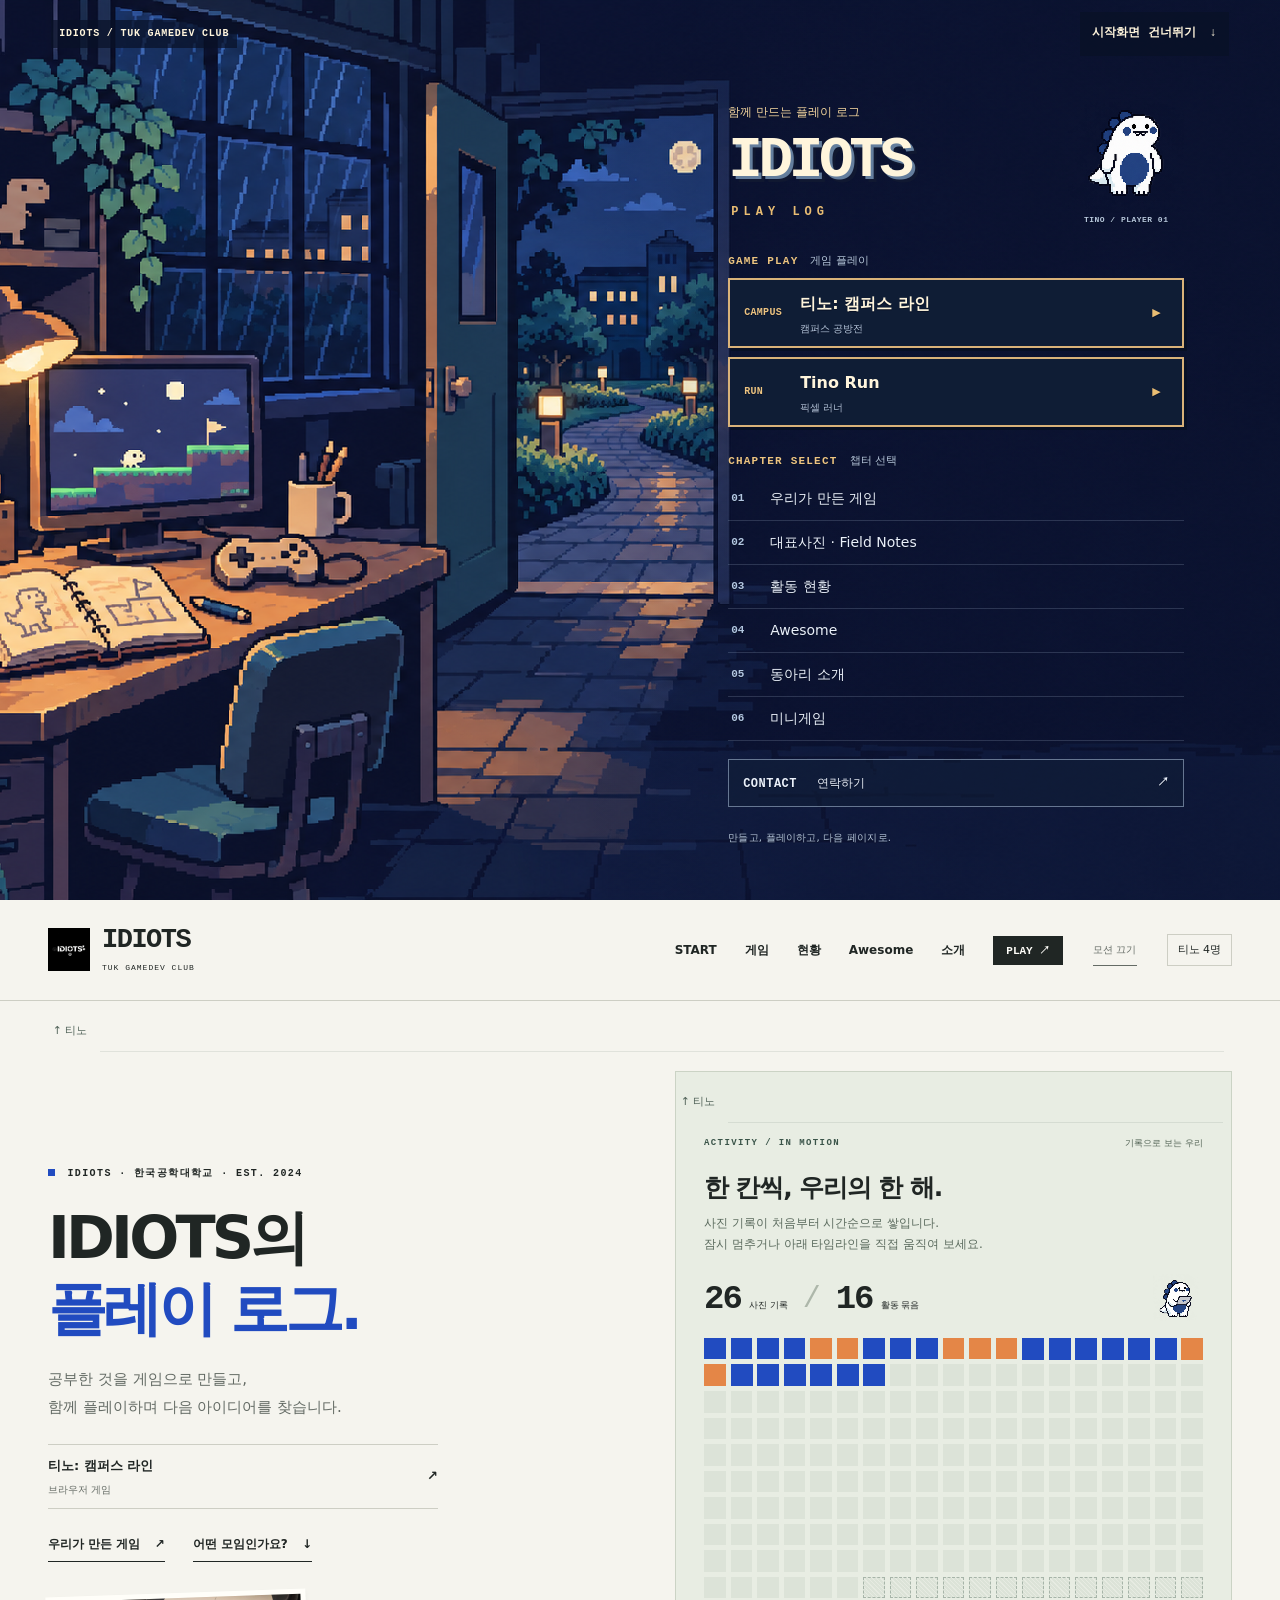
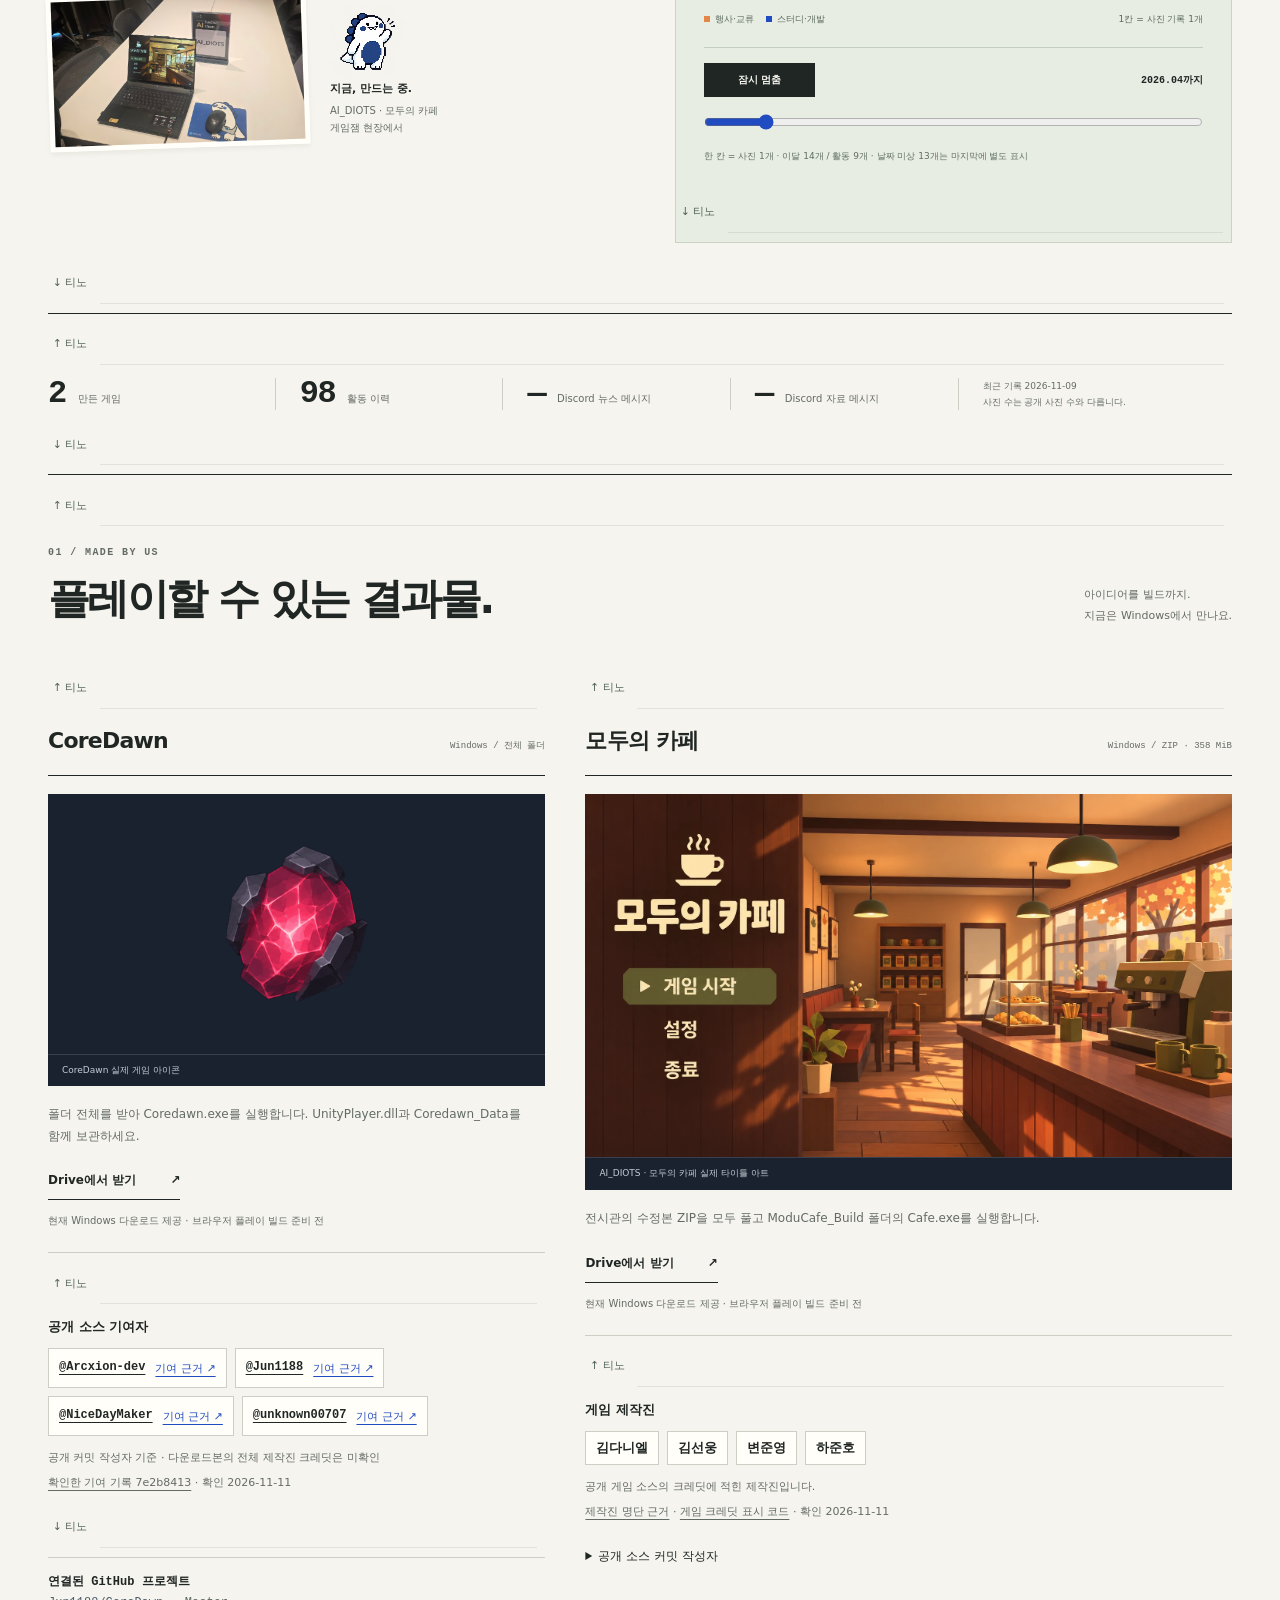
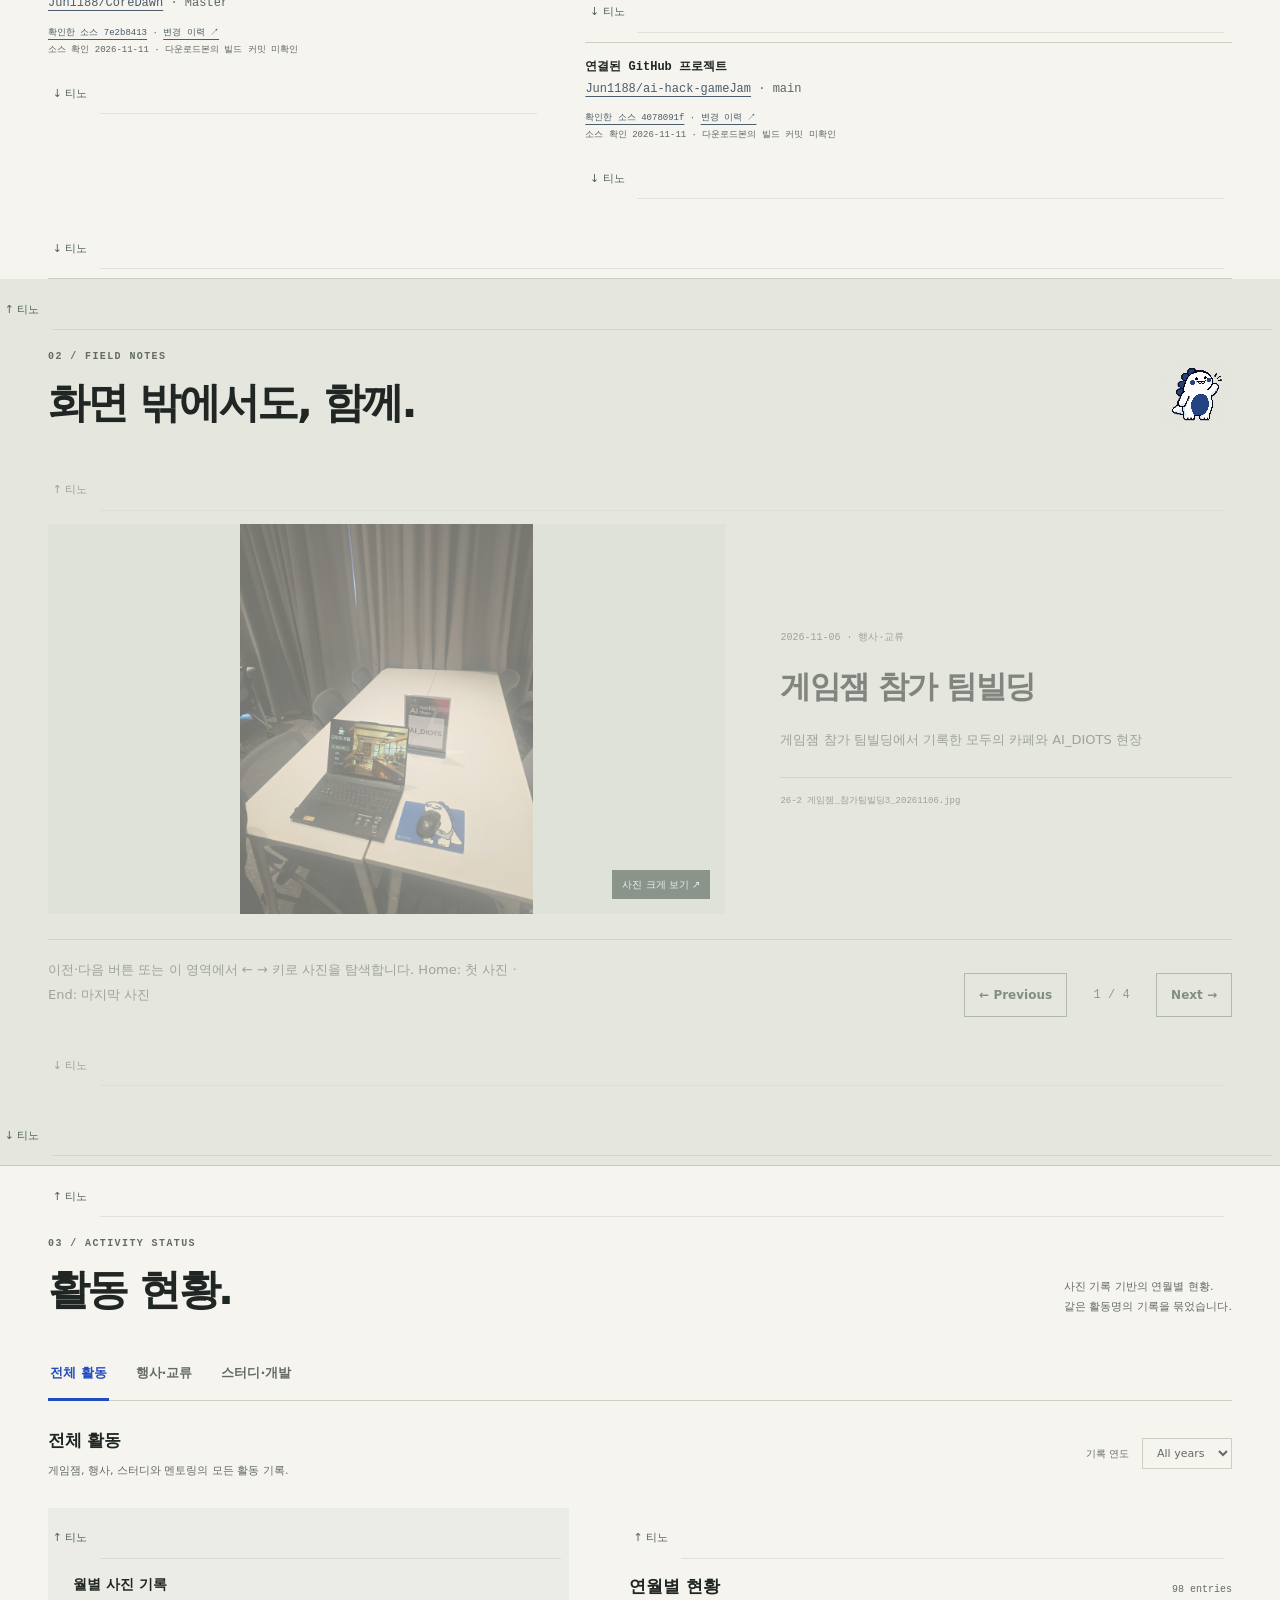
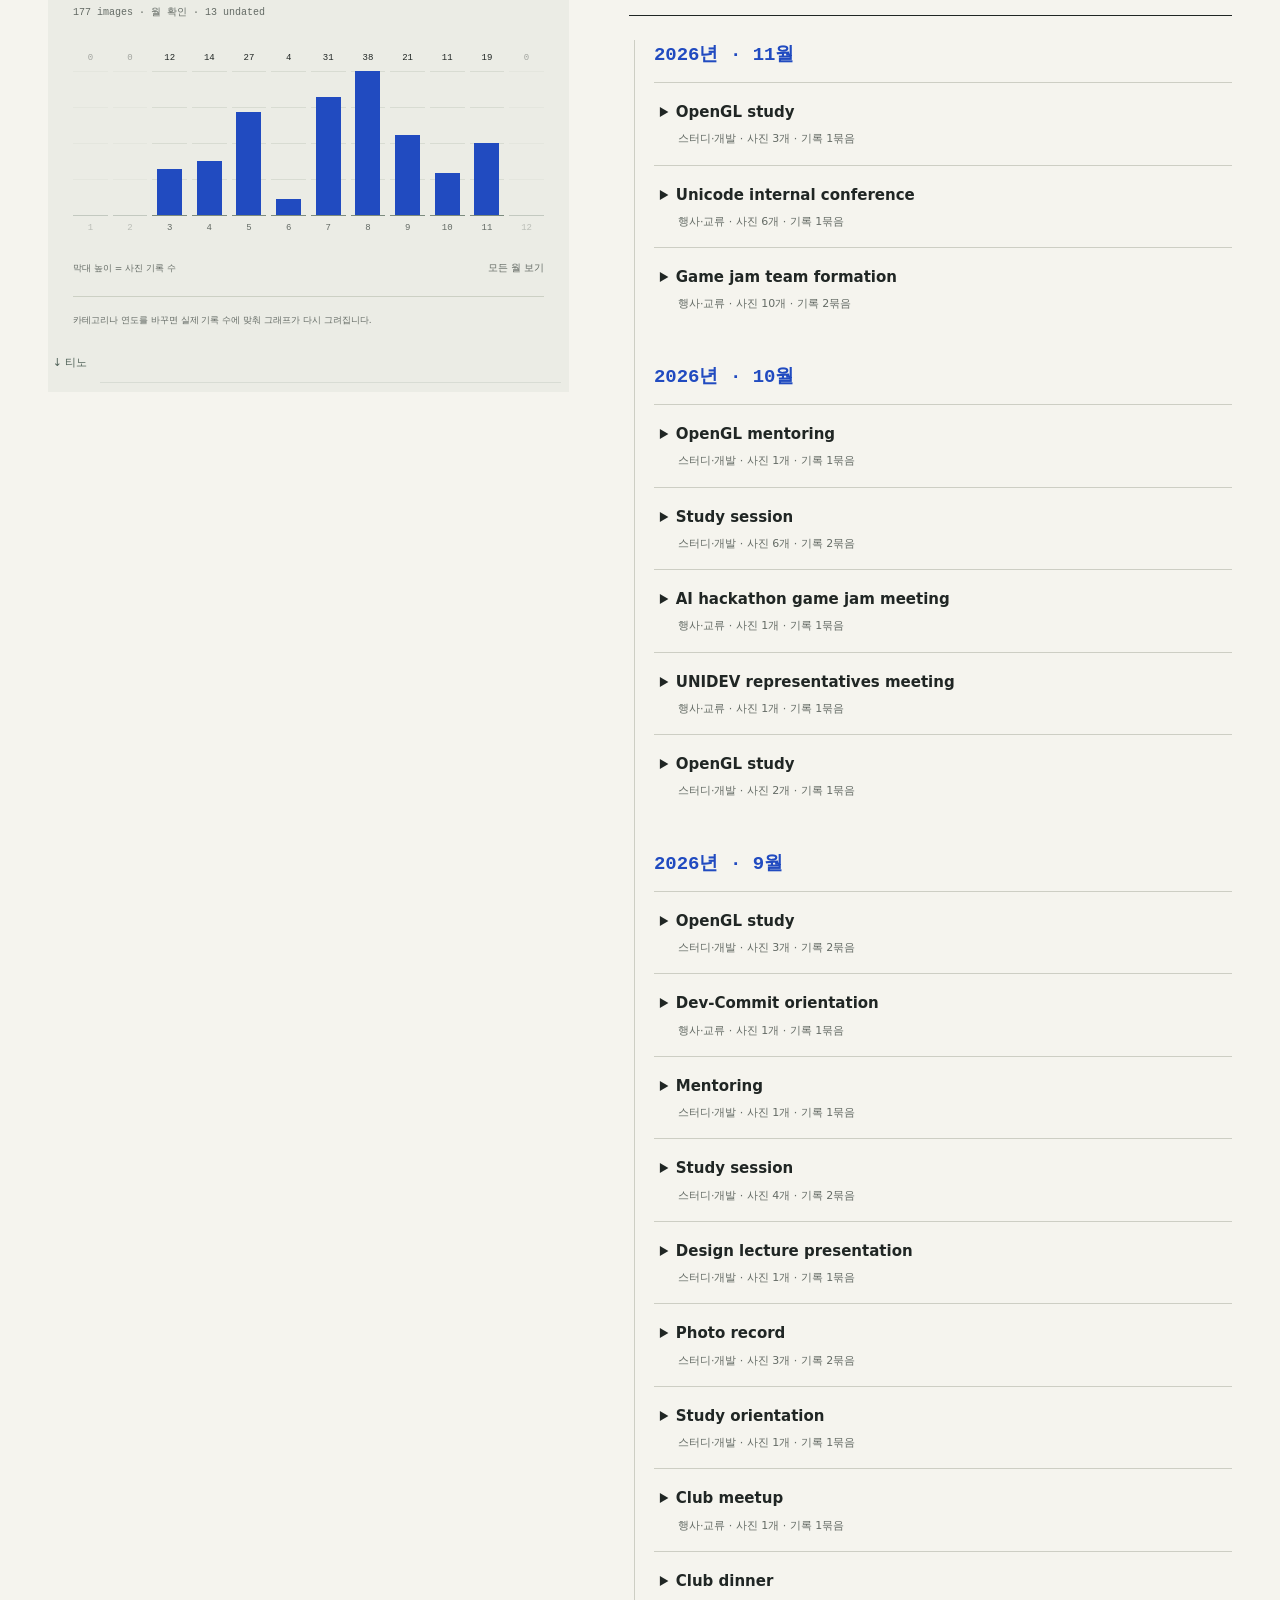
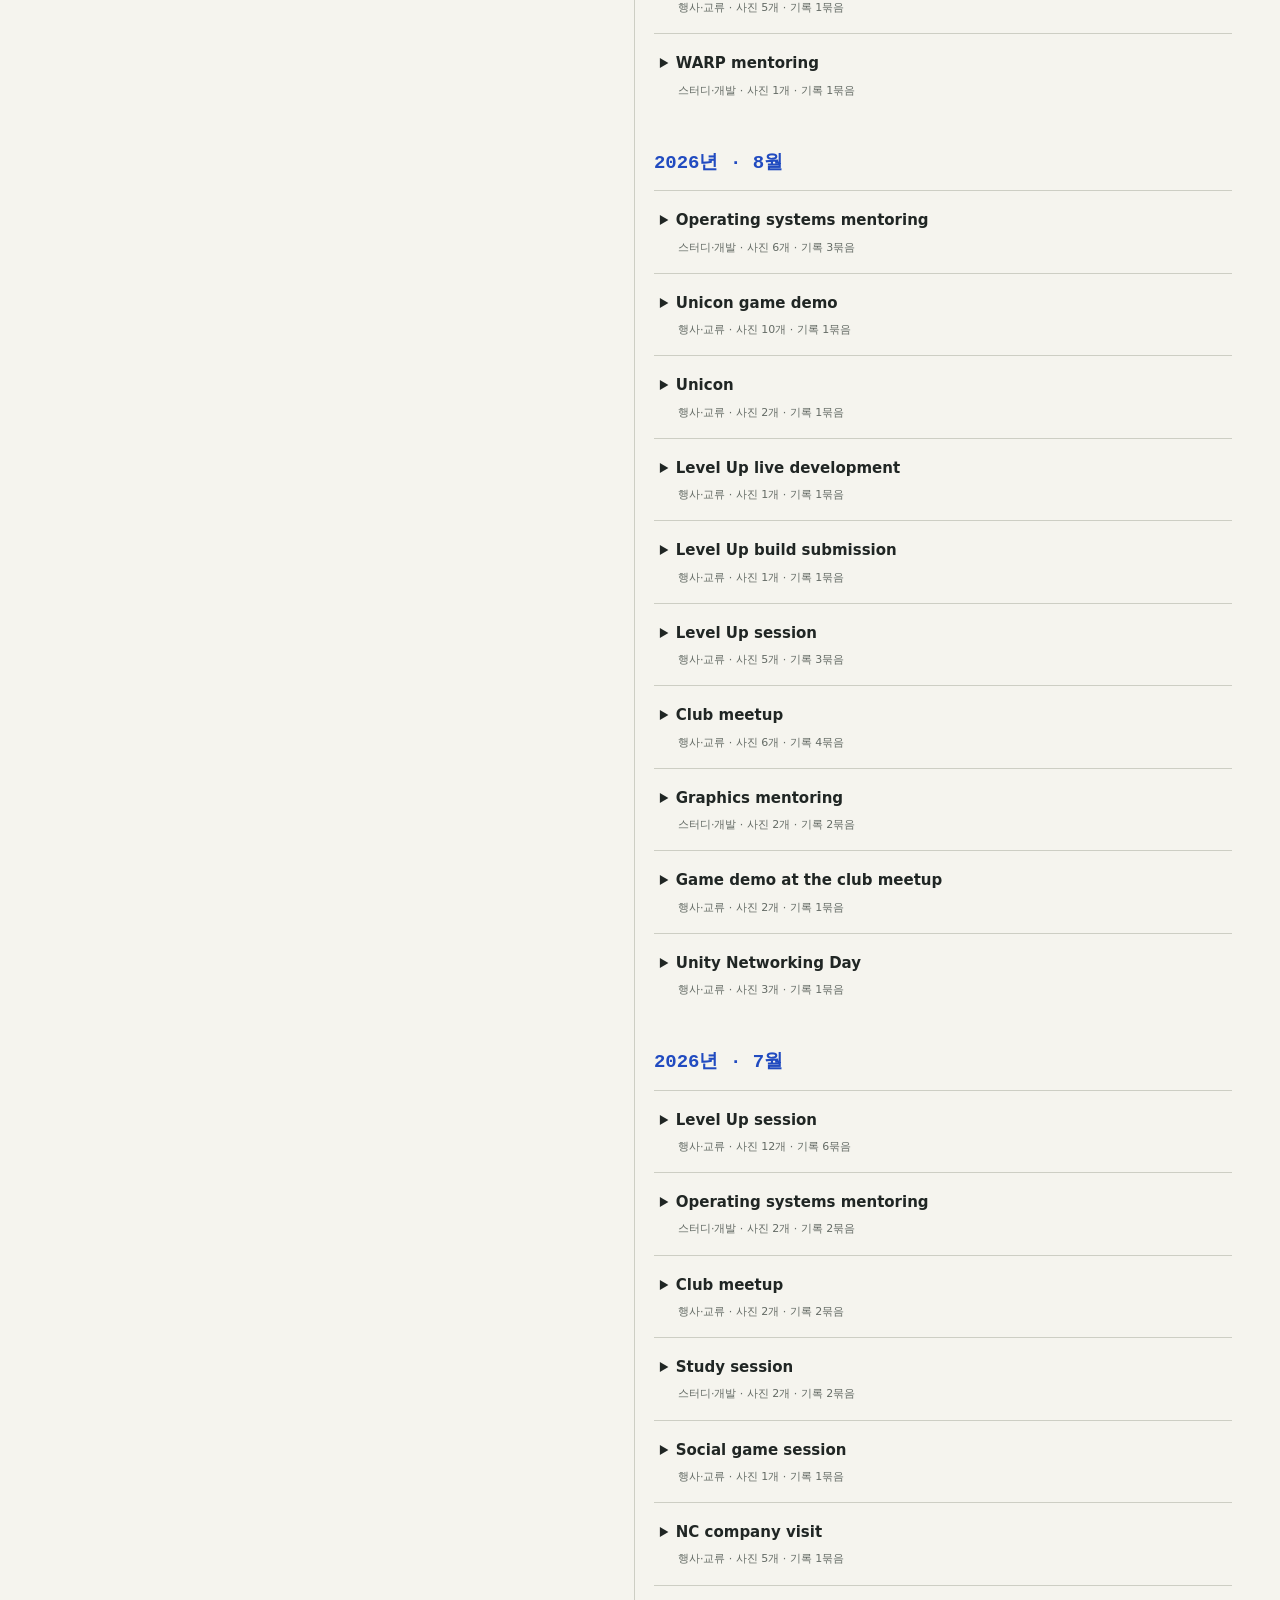
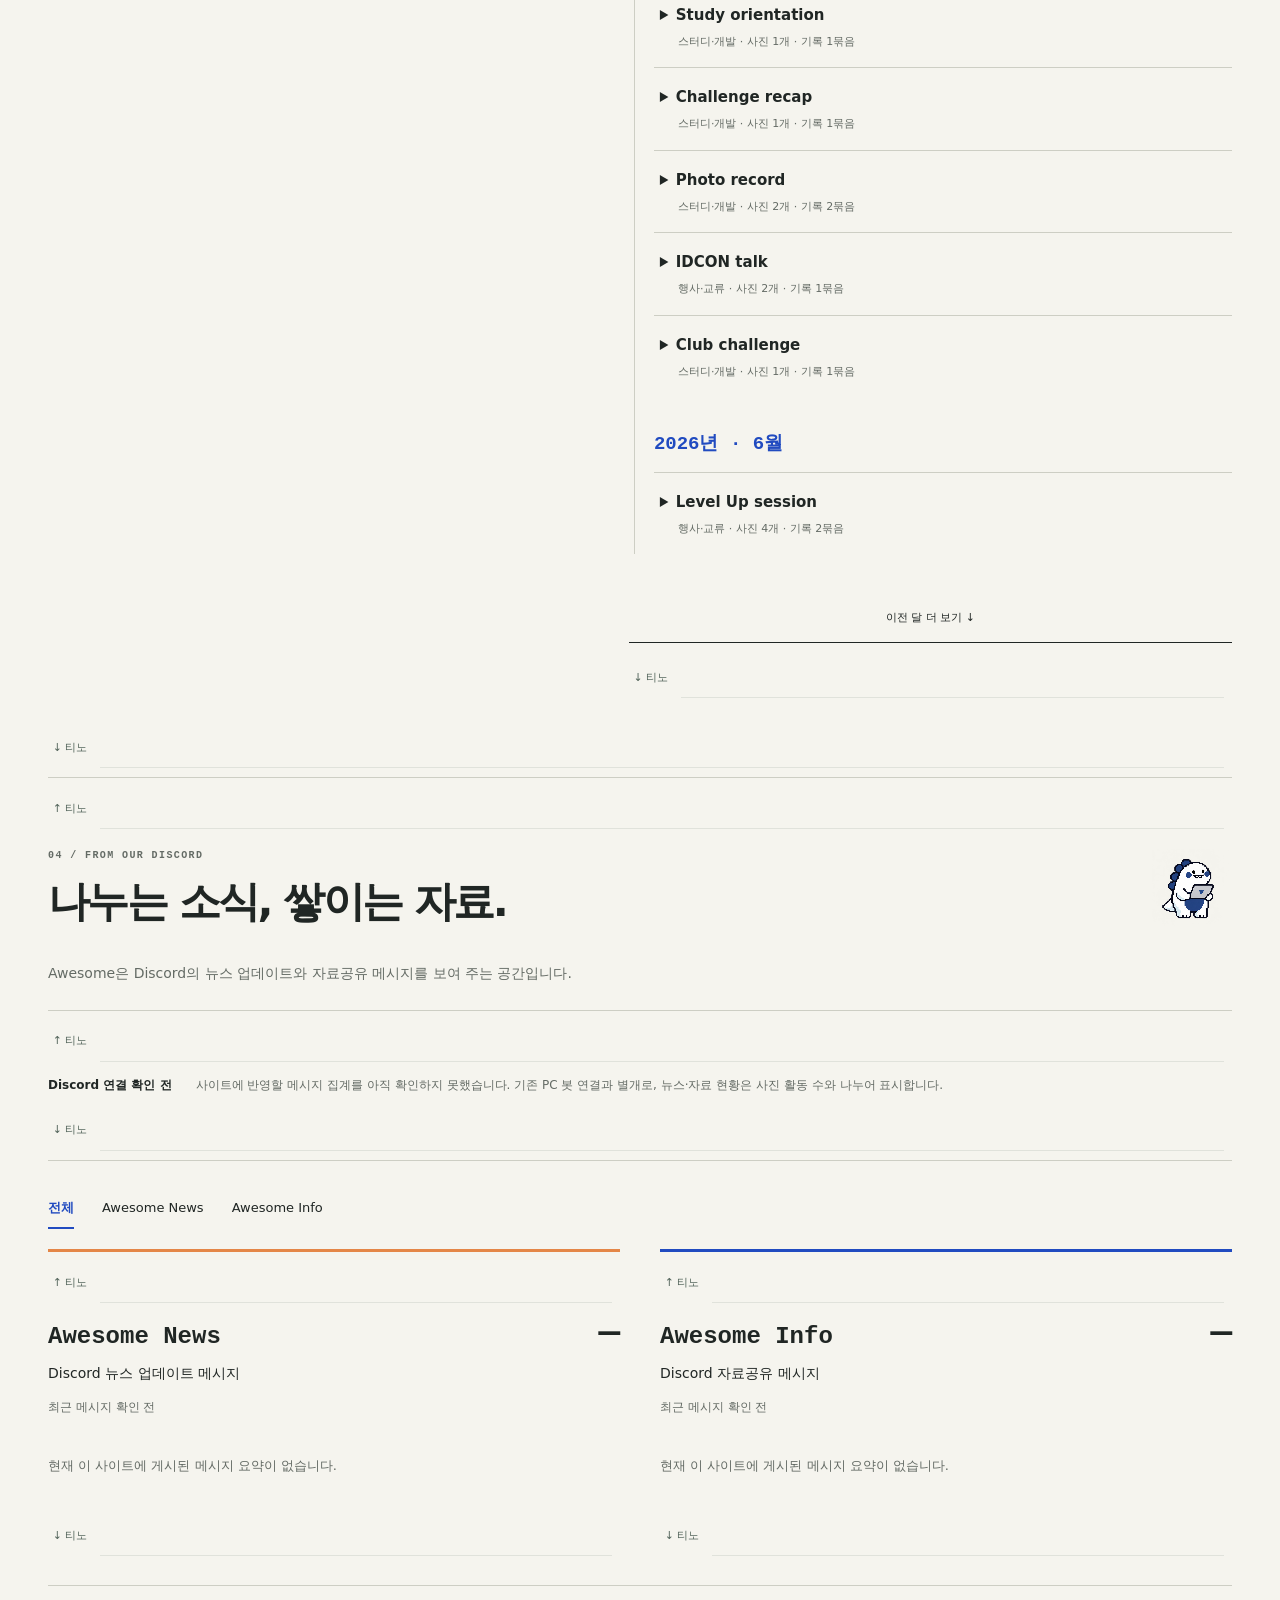
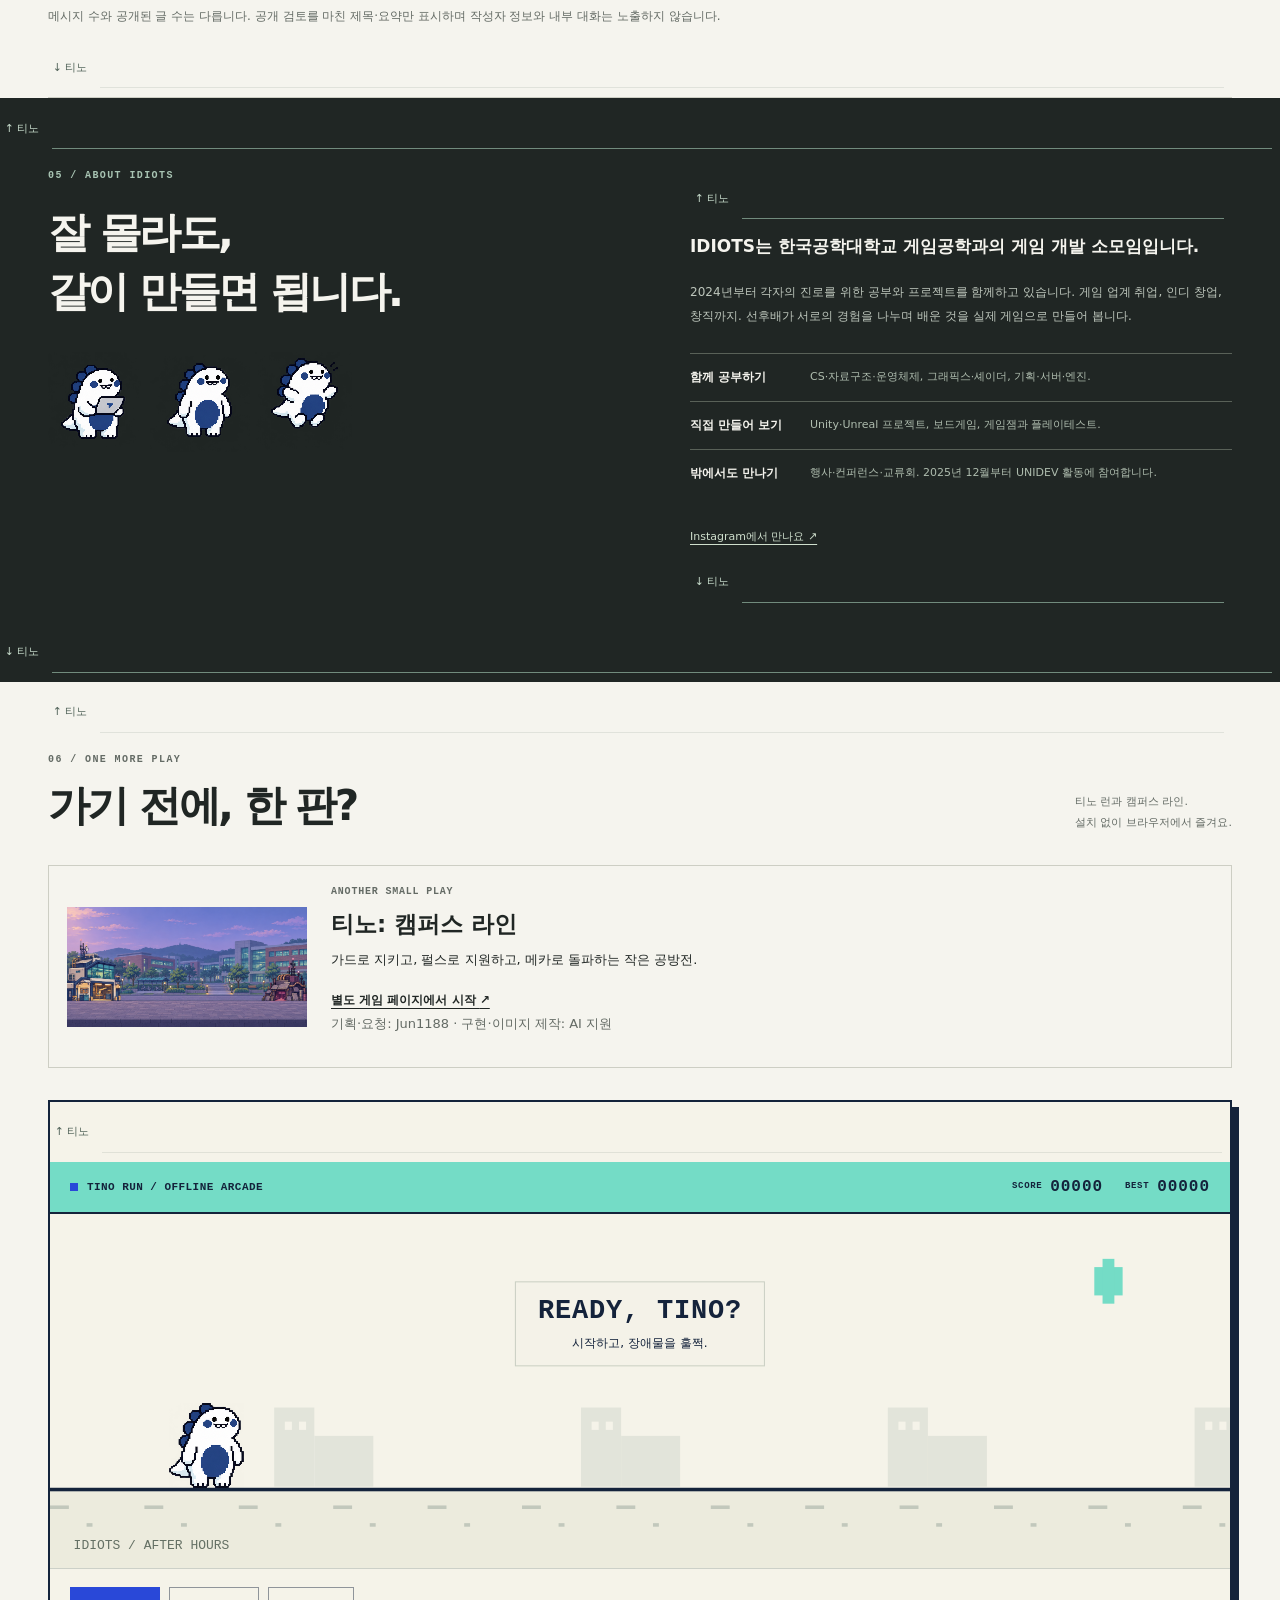
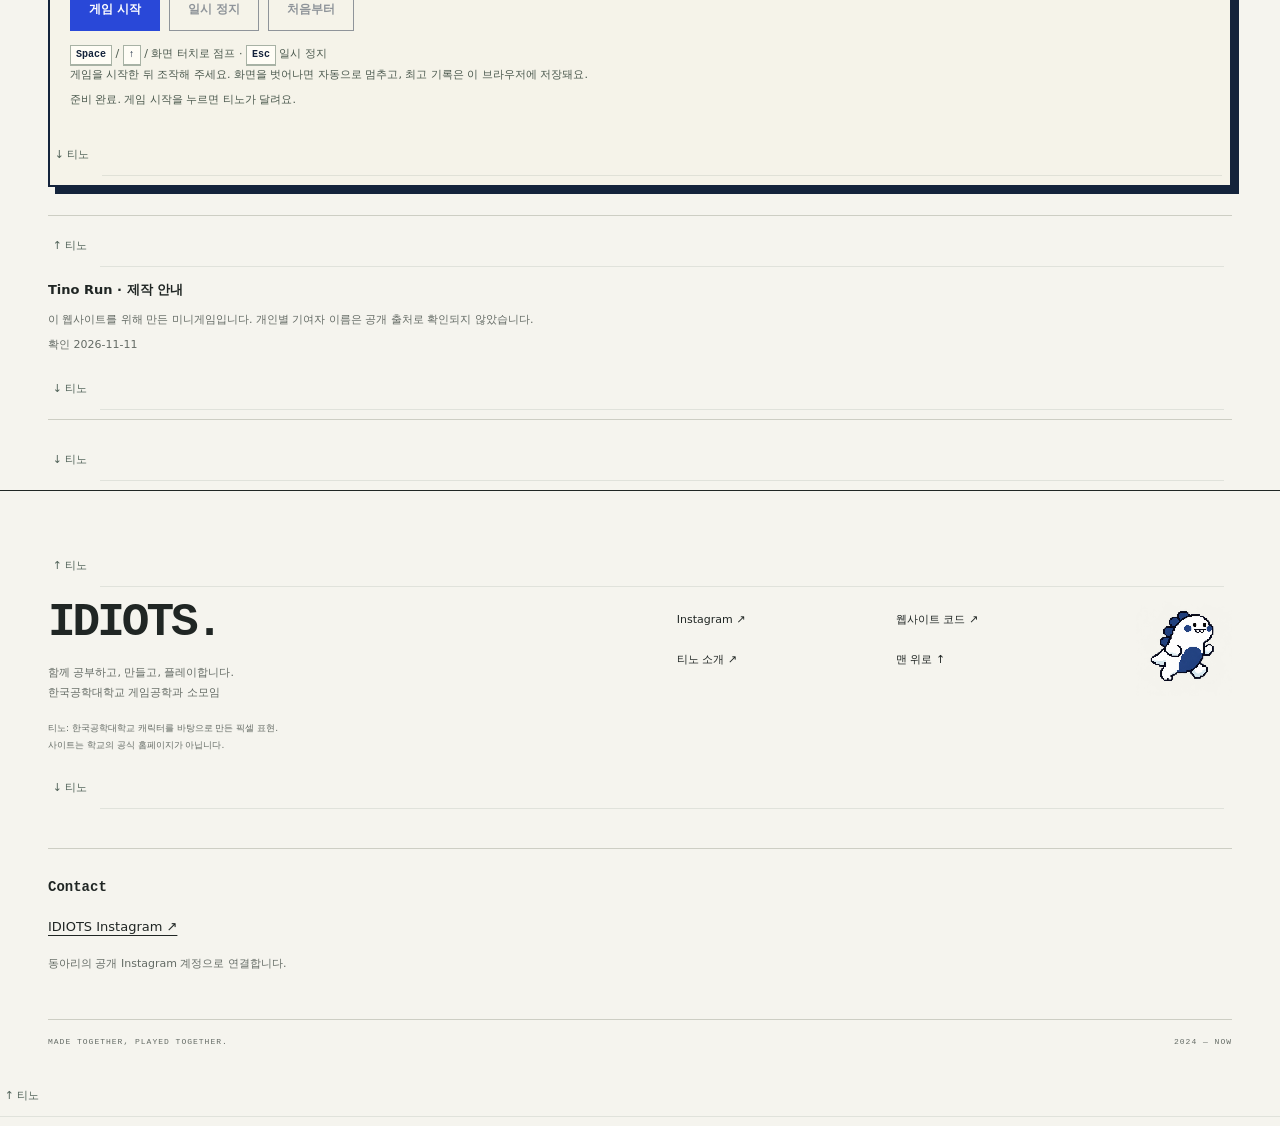
==== commit 27a74a9c: "Publish verified pixel start menu from source 67ef5dff" ====
--- a/index.html
+++ b/index.html
@@ -96,6 +96,8 @@
 
 /* The production team is primary; commit accounts remain a native disclosure. */
 .production-creator-list .creator-name{font-size:13px;font-weight:700}.source-credit-details{margin-top:12px}.source-credit-details>summary{min-height:44px;padding:10px 0;font-size:12px;line-height:2;cursor:pointer}.source-credit-details>summary:focus-visible{outline:3px solid var(--blue);outline-offset:3px}.source-credit-details[open]>summary{margin-bottom:8px}
+
+.contact-block{padding-top:28px;border-top:1px solid var(--line);margin-top:30px}.contact-block h2{font:700 14px/1.5 var(--mono);margin:0 0 8px}.contact-block>a{display:inline-flex;align-items:center;min-height:44px;font-size:13px}.contact-block>p{font-size:11px;color:var(--muted);margin:4px 0 0}
 
 /* One stable Tino frame contains every reviewed photograph. Without JS every
    slide remains readable; only the navigation controls start hidden. */
@@ -198,22 +200,77 @@
 .scroll-tino[data-selected=true]{z-index:2}
 
 /* A static, lazy-loaded link. The standalone game does not run on this page. */
-.campus-launcher{display:grid;grid-template-columns:minmax(0,240px) minmax(0,1fr);align-items:center;gap:24px;margin-top:32px;padding:18px;border:1px solid var(--line,#cdd0c8);background:var(--paper,#f5f4ee);color:var(--ink,#202624);text-decoration:none;min-width:0;min-height:44px}
+.campus-launcher{display:grid;grid-template-columns:minmax(0,240px) minmax(0,1fr);align-items:center;gap:24px;margin:0 0 32px;padding:18px;border:1px solid var(--line,#cdd0c8);background:var(--paper,#f5f4ee);color:var(--ink,#202624);text-decoration:none;min-width:0;min-height:44px}
 .campus-launcher>img{display:block;width:100%;height:auto;aspect-ratio:2/1;object-fit:contain}
 .campus-launcher-copy{min-width:0}.campus-launcher-label{font:600 10px/1.6 var(--mono,monospace);letter-spacing:.08em;margin:0 0 8px;color:var(--muted,#646b65)}
 .campus-launcher-copy h3{font-size:23px;line-height:1.4;margin:0 0 8px}.campus-launcher-copy>p:not(.campus-launcher-label){font-size:13px;line-height:1.8;margin:0 0 14px}.campus-launcher-action{font-size:12px;font-weight:700;text-decoration:underline;text-underline-offset:4px}
 .campus-launcher-copy>.campus-launcher-credit{font-size:11px;line-height:1.8;margin:14px 0 0;color:var(--muted,#646b65)}
 .campus-launcher:focus-visible{outline:3px solid #214bc0;outline-offset:4px}.campus-launcher:hover .campus-launcher-action{text-decoration-thickness:2px}
 @media(max-width:600px){.campus-launcher{grid-template-columns:minmax(0,1fr);gap:16px;padding:14px}.campus-launcher-copy h3{font-size:21px}}
+
+/* Name the new game in the first introduction, not only below the long archive. */
+.campus-quicklink{display:flex;align-items:center;justify-content:space-between;gap:16px;max-width:390px;min-height:48px;padding:10px 0;border-top:1px solid var(--line,#cdd0c8);border-bottom:1px solid var(--line,#cdd0c8);color:var(--ink,#202624);text-decoration:none;font-size:13px;font-weight:700}
+.campus-quicklink>span:first-child{min-width:0}.campus-quicklink small{display:block;font-size:10px;font-weight:400;color:var(--muted,#646b65);margin-top:3px}.campus-quicklink:focus-visible{outline:3px solid #214bc0;outline-offset:4px}.campus-quicklink:hover>span:first-child{text-decoration:underline;text-underline-offset:4px}
+
+/* A real first section, not a modal. No global layout or scrolling overrides. */
+.start-screen{position:relative;isolation:isolate;min-height:100vh;min-height:100svh;overflow:clip;background:#0c1530;color:#fff5dc;font-family:var(--sans,system-ui,sans-serif);scroll-margin-top:0}
+.start-screen-art{position:absolute;inset:0;z-index:-1;pointer-events:none}.start-screen-art:empty{display:none}.start-screen-art img{display:block;width:100%;height:100%;object-fit:cover;object-position:center;image-rendering:pixelated}.start-screen-art:after{content:"";position:absolute;inset:0;background:linear-gradient(90deg,transparent 45%,#09112718 57%,#0911273d)}
+.start-screen-topline{position:relative;z-index:1;display:flex;align-items:center;justify-content:space-between;gap:16px;padding:12px clamp(20px,4vw,64px);font:700 10px/1.6 var(--mono,monospace);letter-spacing:.08em}.start-screen-topline>span{padding:6px 8px;background:#091127b8}.start-screen-topline>a{display:inline-flex;align-items:center;gap:14px;min-height:44px;padding:8px 12px;background:#091127d9;color:#fff5dc;text-decoration:none;font-size:12px;letter-spacing:0}
+.start-screen-stage{display:grid;grid-template-columns:minmax(0,1.14fr) minmax(0,1fr);align-items:center;gap:40px;max-width:1500px;margin:0 auto;min-height:calc(100vh - 68px);min-height:calc(100svh - 68px);padding:20px clamp(28px,5vw,82px) 44px}
+.start-screen-console{grid-column:2;min-width:0;width:100%;max-width:456px;justify-self:center;text-shadow:0 1px #081025}
+.start-screen-title-block{display:flex;justify-content:space-between;align-items:center;gap:8px;margin-bottom:26px}.start-screen-kicker{font-size:12px;line-height:1.6;color:#f3d5a0;margin:0 0 10px}.start-screen h1{font:900 clamp(44px,4.5vw,68px)/.96 var(--mono,monospace);letter-spacing:-.075em;margin:0;color:#fff5dc;text-shadow:3px 3px 0 #647e9d,6px 6px 0 #101831}.start-screen h1>span{display:block;margin:16px 0 0 3px;font:700 12px/1.4 var(--mono,monospace);letter-spacing:.42em;text-shadow:none;color:#e9bd73}
+.start-screen-player{margin:0;flex:0 0 116px;text-align:center}.start-screen-tino{position:relative;display:block;width:116px;height:116px;margin:auto;isolation:isolate}.start-screen-tino-sheet,.start-screen-tino-fallback{display:block;position:absolute;inset:0;width:100%;height:100%;image-rendering:pixelated}.start-screen-tino-sheet{display:none;background:url("media/tino-sprites.png") 0 0/300% 200% no-repeat}.start-screen[data-sprite-state=ready] .start-screen-tino-sheet{display:block}.start-screen[data-sprite-state=ready] .start-screen-tino-fallback{display:none}.start-screen-player figcaption{font:700 8px/1.8 var(--mono,monospace);color:#b8c8dd;letter-spacing:.06em}
+.start-screen h2{display:flex;align-items:center;gap:12px;font:700 11px/1.5 var(--mono,monospace);letter-spacing:.11em;color:#edc481;margin:0 0 8px}.start-screen h2>span{font:400 11px/1.5 var(--sans,system-ui,sans-serif);letter-spacing:0;color:#b8c8dd}
+#start-play-links{display:grid;gap:9px}.start-screen #start-play-links>a{display:grid;grid-template-columns:44px minmax(0,1fr) 16px;align-items:center;gap:12px;min-height:60px;border:2px solid #d9b279;background:#101e36e8;color:#fff5dc;padding:10px 14px;text-decoration:none;font-size:16px;font-weight:700;box-shadow:3px 3px 0 #071025}.start-screen-code{font:700 10px/1.4 var(--mono,monospace);color:#edc481;letter-spacing:.03em}.start-screen-play small{display:block;font-size:10px;font-weight:400;color:#b8c8dd;line-height:1.5;margin-top:3px}.start-screen-arrow{color:#e9bd73;font-size:11px}
+.start-chapters{margin-top:26px}.start-chapters ol{margin:0;padding:0;list-style:none}.start-chapters li{margin:0;padding:0}.start-chapters a{display:grid;grid-template-columns:27px minmax(0,1fr);align-items:center;gap:12px;min-height:44px;padding:9px 3px;border-bottom:1px solid #aab9d235;color:#eaf0fa;text-decoration:none;font-size:14px;line-height:1.6}.start-screen-number{font:700 11px/1.5 var(--mono,monospace);color:#b4c8e2}.start-screen-contact{display:flex;align-items:center;justify-content:space-between;gap:16px;min-height:48px;margin-top:18px;padding:10px 14px;border:1px solid #aec1db8c;text-decoration:none;color:#eaf0fa;font:700 12px/1.5 var(--mono,monospace);letter-spacing:.04em;background:#101e3680}.start-screen-contact small{font:400 12px/1.5 var(--sans,system-ui,sans-serif);letter-spacing:0;margin-left:12px}
+.start-screen a:hover{color:#fff3c6}.start-screen #start-play-links>a:hover{background:#1c304a;border-color:#ffe1a3}.start-chapters a:hover{background:#b4c8e210}.start-screen a:focus-visible{outline:3px solid #ffe1a3;outline-offset:4px}.start-menu{scroll-margin-top:28px}.start-menu:focus{outline:none}.start-screen-footnote{font-size:10px;line-height:1.8;color:#b8c8dd;margin:22px 0 0;letter-spacing:.02em}
+.start-loading{padding:28px 0 42px;min-height:330px}.start-loading-label{font:700 13px/1.6 var(--mono,monospace);letter-spacing:.12em;color:#edc481;margin:18px 0 10px}.start-loading p:not(.start-loading-label){font-size:13px;line-height:1.8;color:#c4d1e5;margin:0 0 24px}.start-loading-signal{display:flex;gap:8px;height:8px}.start-loading-signal i{display:block;width:8px;height:8px;background:#edc481;animation:start-asset-read .9s steps(2,end) infinite}.start-loading-signal i:nth-child(2){animation-delay:.15s}.start-loading-signal i:nth-child(3){animation-delay:.3s}#start-loading-skip{display:inline-flex;align-items:center;gap:16px;min-height:44px;padding:8px 0;color:#fff5dc;font-size:13px;text-underline-offset:6px}.start-screen-status{font-size:12px;line-height:1.8;color:#ffdda2;border-left:2px solid #edc481;padding-left:12px;margin:18px 0 0}.start-screen [hidden]{display:none!important}
+@keyframes start-asset-read{0%,100%{opacity:.35}50%{opacity:1}}
+html[data-motion=off] .start-loading-signal i,.start-screen[data-page-hidden=true] .start-loading-signal i{animation:none}
+@media(prefers-reduced-motion:reduce){.start-loading-signal i{animation:none}}
+@media(max-width:900px){.start-screen-art{position:relative;inset:auto;width:100%;aspect-ratio:1672/941}.start-screen-art img{height:auto;aspect-ratio:1672/941;object-fit:contain}.start-screen-art:after{display:none}.start-screen-topline{padding:10px 20px;flex-wrap:wrap;gap:4px 16px}.start-screen-topline>span{background:none;padding:0}.start-screen-topline>a{margin-left:auto}.start-screen-stage{display:block;min-height:0;padding:24px 24px 36px}.start-screen-console{max-width:580px;margin:auto}.start-screen-title-block{margin-bottom:26px}.start-screen h1{font-size:58px}.start-screen-player{flex-basis:104px}.start-screen-tino{width:104px;height:104px}.start-chapters ol{display:grid;grid-template-columns:minmax(0,1fr) minmax(0,1fr);gap:0 18px}.start-chapters a{font-size:13px;gap:6px;grid-template-columns:22px minmax(0,1fr)}.start-screen-footnote{margin-top:24px}.start-loading{min-height:270px}}
+@media(max-width:360px){.start-screen-stage{padding-inline:18px}.start-screen-topline{padding-inline:18px}.start-screen h1{font-size:49px}.start-screen-player{flex-basis:88px}.start-screen-tino{width:88px;height:88px}.start-chapters ol{gap:0 12px}.start-chapters a{font-size:12px}.start-screen #start-play-links>a{padding:10px;font-size:15px;gap:8px;grid-template-columns:38px minmax(0,1fr) 12px}}
+
+/* A short landscape viewport must show real game choices, not only the art. */
+@media(max-width:900px) and (max-height:500px) and (orientation:landscape){.start-screen-art{position:absolute;inset:0;aspect-ratio:auto}.start-screen-art img{width:100%;height:100%;aspect-ratio:auto;object-fit:cover;object-position:left center}.start-screen-art:after{display:block;background:linear-gradient(90deg,transparent 30%,#091127b8 54%)}.start-screen-topline{flex-wrap:nowrap;padding-block:6px}.start-screen-topline>span{font-size:8px}.start-screen-stage{display:grid;grid-template-columns:minmax(0,.85fr) minmax(0,1fr);gap:22px;min-height:calc(100svh - 56px);padding:8px 24px 28px}.start-screen-console{grid-column:2}.start-screen-title-block{margin-bottom:14px}.start-screen h1{font-size:42px}.start-screen h1>span{font-size:9px;margin-top:10px}.start-screen-kicker{font-size:10px;margin-bottom:8px}.start-screen-player{flex-basis:64px}.start-screen-tino{width:64px;height:64px}.start-screen-player figcaption{font-size:7px}.start-screen #start-play-links>a{min-height:48px;padding:8px 10px;font-size:14px;grid-template-columns:34px minmax(0,1fr) 12px;gap:8px}.start-loading{min-height:200px;padding-block:12px}.start-chapters ol{grid-template-columns:minmax(0,1fr)}.start-chapters{margin-top:18px}}
 </style>
 </head>
 <body><div id="scroll-world" class="scroll-world" aria-hidden="true"><i class="world-orbit"></i><i class="world-pixels"></i><span class="world-chapter">01 / PLAY</span><i class="world-progress"></i></div>
 <a class="skip" href="#main">본문 바로가기</a>
-<div class="loading-screen" id="loading-screen" hidden aria-hidden="true"><div><span class="tino-sprite tino-load" aria-hidden="true"><svg viewBox="0 0 40 40" xmlns="http://www.w3.org/2000/svg" shape-rendering="crispEdges"><path fill="#172b55" d="M12 4h7v3h7v3h4v4h3v13h-3v8h-8v-3h-4v3h-7v-5H5v-5h3V14h3V7h1z"/><path fill="#fffef9" d="M17 8h8v3h4v4h1v12h-3v5h-4v-3h-7v3h-3v-7H8v2H6v-2h5V15h3v-4h3z"/><path fill="#335b9a" d="M11 7h5v4h-5zm-3 7h5v5H8zm-1 8h4v4H7zm9 0h10v7H16z"/><path fill="#172b55" d="M19 13h2v3h-2zm8 0h2v3h-2zm-6 6h7v2h-7z"/><path fill="#335b9a" d="M15 17h3v3h-3zm14 0h3v3h-3z"/><path fill="#bbc7d4" d="M22 22h14l-3 8H19z"/><path fill="#172b55" d="M20 30h15v2H20z"/><path fill="#335b9a" d="M28 24h3v3h-3z"/></svg></span><p>HELLO, PLAYER<span>IDIOTS의 기록을 여는 중</span></p></div></div>
-<header class="mast"><div class="wrap mast-inner"><a class="wordmark" href="#main" aria-label="IDIOTS 처음으로"><figure class="brand-card"><img src="media/idiots-logo.png" alt="검은 배경의 흰색 IDIOTS 로고"><figcaption>IDIOTS · 함께 만드는 게임</figcaption></figure><span>IDIOTS<small>TUK GAMEDEV CLUB</small></span></a><nav aria-label="메인 메뉴"><a href="#games">게임</a><a href="#archive">현황</a><a href="#awesome">Awesome</a><a href="#club">소개</a><a class="nav-play" href="#runner-game">PLAY ↗</a></nav><button class="motion-toggle" id="motion-toggle" type="button" aria-pressed="false">모션 끄기</button></div></header>
+<section class="start-screen" id="start-screen" aria-labelledby="start-screen-title" data-state="menu" data-load-result="plain" data-sprite-state="fallback">
+  <div class="start-screen-topline"><span>IDIOTS / TUK GAMEDEV CLUB</span><a id="start-skip" href="#main">시작화면 건너뛰기 <span aria-hidden="true">↓</span></a></div>
+  <div class="start-screen-art" aria-hidden="true"><img class="start-screen-background" data-start-asset src="media/start-campus.png" width="1672" height="941" alt="" fetchpriority="high" decoding="async"></div>
+  <div class="start-screen-stage"><div class="start-screen-console">
+    <header class="start-screen-title-block">
+      <div><p class="start-screen-kicker">함께 만드는 플레이 로그</p><h1 id="start-screen-title">IDIOTS<span>PLAY LOG</span></h1></div>
+      <figure class="start-screen-player"><span class="start-screen-tino" role="img" aria-label="시작화면에서 기다리는 픽셀 티노"><span class="start-screen-tino-sheet" aria-hidden="true"></span><svg class="start-screen-tino-fallback" viewBox="0 0 40 40" aria-hidden="true" shape-rendering="crispEdges"><path fill="#172b55" d="M12 4h7v3h7v3h4v4h3v13h-3v8h-8v-3h-4v3h-7v-5H5v-5h3V14h3V7h1z"/><path fill="#fffef9" d="M17 8h8v3h4v4h1v12h-3v5h-4v-3h-7v3h-3v-7H8v2H6v-2h5V15h3v-4h3z"/><path fill="#335b9a" d="M11 7h5v4h-5zm-3 7h5v5H8zm-1 8h4v4H7zm9 0h10v7H16z"/><path fill="#172b55" d="M19 13h2v3h-2zm8 0h2v3h-2zm-6 6h7v2h-7z"/><path fill="#335b9a" d="M15 17h3v3h-3zm14 0h3v3h-3z"/><path fill="#bbc7d4" d="M22 22h14l-3 8H19z"/><path fill="#172b55" d="M20 30h15v2H20z"/><path fill="#335b9a" d="M28 24h3v3h-3z"/></svg></span><figcaption>TINO / PLAYER 01</figcaption></figure>
+    </header>
+    <div class="start-loading" id="start-loading" hidden>
+      <span class="start-loading-signal" aria-hidden="true"><i></i><i></i><i></i></span><p class="start-loading-label">OPENING PLAY LOG</p>
+      <p id="start-loading-status" role="status" aria-live="polite">티노 이미지를 불러오는 중입니다.</p>
+      <a id="start-loading-skip" href="#start-menu">기다리지 않고 메뉴 보기 <span aria-hidden="true">→</span></a>
+    </div>
+    <div class="start-menu" id="start-menu" tabindex="-1">
+      <nav class="start-play-menu" aria-labelledby="start-play-title"><h2 id="start-play-title">GAME PLAY <span>게임 플레이</span></h2><div id="start-play-links"><a class="start-screen-play" id="start-link-campus" href="games/tino-campus-defense/"><span class="start-screen-code">CAMPUS</span><span>티노: 캠퍼스 라인 <small>캠퍼스 공방전</small></span><span class="start-screen-arrow" aria-hidden="true">▶</span></a><a class="start-screen-play" id="start-link-run" href="#runner-game"><span class="start-screen-code">RUN</span><span>Tino Run <small>픽셀 러너</small></span><span class="start-screen-arrow" aria-hidden="true">▶</span></a></div></nav>
+      <nav class="start-chapters" aria-labelledby="start-chapters-title"><h2 id="start-chapters-title">CHAPTER SELECT <span>챕터 선택</span></h2><ol>
+        <li><a id="start-link-games" href="#games"><span class="start-screen-number">01</span><span>우리가 만든 게임</span></a></li>
+        <li><a id="start-link-updates" href="#updates"><span class="start-screen-number">02</span><span>대표사진 · Field Notes</span></a></li>
+        <li><a id="start-link-archive" href="#archive"><span class="start-screen-number">03</span><span>활동 현황</span></a></li>
+        <li><a id="start-link-awesome" href="#awesome"><span class="start-screen-number">04</span><span>Awesome</span></a></li>
+        <li><a id="start-link-club" href="#club"><span class="start-screen-number">05</span><span>동아리 소개</span></a></li>
+        <li><a id="start-link-mini-games" href="#mini-games"><span class="start-screen-number">06</span><span>미니게임</span></a></li>
+      </ol></nav>
+      <a class="start-screen-contact" id="start-link-contact" href="#contact"><span>CONTACT <small>연락하기</small></span><span aria-hidden="true">↗</span></a>
+    </div>
+    <p class="start-screen-status" id="start-status" role="status" aria-live="polite" hidden></p>
+    <p class="start-screen-footnote">만들고, 플레이하고, 다음 페이지로.</p>
+  </div></div>
+</section>
+
+<header class="mast"><div class="wrap mast-inner"><a class="wordmark" href="#main" aria-label="IDIOTS 처음으로"><figure class="brand-card"><img src="media/idiots-logo.png" alt="검은 배경의 흰색 IDIOTS 로고"><figcaption>IDIOTS · 함께 만드는 게임</figcaption></figure><span>IDIOTS<small>TUK GAMEDEV CLUB</small></span></a><nav aria-label="메인 메뉴"><a href="#start-screen">START</a><a href="#games">게임</a><a href="#archive">현황</a><a href="#awesome">Awesome</a><a href="#club">소개</a><a class="nav-play" href="#mini-games">PLAY ↗</a></nav><button class="motion-toggle" id="motion-toggle" type="button" aria-pressed="false">모션 끄기</button></div></header>
 <main id="main">
 <section class="hero wrap" aria-labelledby="hero-title">
-<div class="hero-copy"><p class="eyebrow"><span class="tiny-square"></span> IDIOTS · 한국공학대학교 · EST. 2024</p><h1 id="hero-title">IDIOTS의<br><em>플레이 로그.</em></h1><p class="hero-description">공부한 것을 게임으로 만들고,<br>함께 플레이하며 다음 아이디어를 찾습니다.</p><div class="hero-links"><a href="#games">우리가 만든 게임 <span>↗</span></a><a href="#club">어떤 모임인가요? <span>↓</span></a></div><div class="field-glimpse"><a class="glimpse-image" href="#updates"><img src="media/gamejam-20261106.jpg" alt="AI_DIOTS 안내판 옆 노트북에 실행된 모두의 카페" fetchpriority="high"></a><div><span class="tino-sprite tino-wave" role="img" aria-label="손을 흔드는 픽셀 티노"></span><p><b>지금, 만드는 중.</b><span>AI_DIOTS · 모두의 카페<br>게임잼 현장에서</span></p></div></div></div>
+<div class="hero-copy"><p class="eyebrow"><span class="tiny-square"></span> IDIOTS · 한국공학대학교 · EST. 2024</p><h1 id="hero-title">IDIOTS의<br><em>플레이 로그.</em></h1><p class="hero-description">공부한 것을 게임으로 만들고,<br>함께 플레이하며 다음 아이디어를 찾습니다.</p><a class="campus-quicklink" id="campus-quicklink" href="games/tino-campus-defense/"><span>티노: 캠퍼스 라인 <small>브라우저 게임</small></span><span aria-hidden="true">↗</span></a><div class="hero-links"><a href="#games">우리가 만든 게임 <span>↗</span></a><a href="#club">어떤 모임인가요? <span>↓</span></a></div><div class="field-glimpse"><a class="glimpse-image" href="#updates"><img src="media/gamejam-20261106.jpg" alt="AI_DIOTS 안내판 옆 노트북에 실행된 모두의 카페" loading="lazy" decoding="async"></a><div><span class="tino-sprite tino-wave" role="img" aria-label="손을 흔드는 픽셀 티노"></span><p><b>지금, 만드는 중.</b><span>AI_DIOTS · 모두의 카페<br>게임잼 현장에서</span></p></div></div></div>
 <section class="story-panel" id="story-panel" aria-labelledby="story-heading"><div class="story-heading"><p class="eyebrow">ACTIVITY / IN MOTION</p><span class="story-live">기록으로 보는 우리</span></div><h2 id="story-heading">한 칸씩, 우리의 한 해.</h2><p class="story-intro">사진 기록이 처음부터 시간순으로 쌓입니다.<br>잠시 멈추거나 아래 타임라인을 직접 움직여 보세요.</p><div class="story-totals"><div><strong id="story-photo-count">190</strong><span>사진 기록</span></div><span class="total-slash">/</span><div><strong id="story-activity-count">98</strong><span>활동 묶음</span></div><span class="tino-sprite tino-think" role="img" aria-label="기록을 살펴보는 픽셀 티노"></span></div><div class="story-pixels" id="story-pixels" aria-hidden="true"><span class="pixel-dot is-active" data-category="info" data-undated="false"></span><span class="pixel-dot is-active" data-category="info" data-undated="false"></span><span class="pixel-dot is-active" data-category="info" data-undated="false"></span><span class="pixel-dot is-active" data-category="news" data-undated="false"></span><span class="pixel-dot is-active" data-category="news" data-undated="false"></span><span class="pixel-dot is-active" data-category="news" data-undated="false"></span><span class="pixel-dot is-active" data-category="news" data-undated="false"></span><span class="pixel-dot is-active" data-category="news" data-undated="false"></span><span class="pixel-dot is-active" data-category="news" data-undated="false"></span><span class="pixel-dot is-active" data-category="news" data-undated="false"></span><span class="pixel-dot is-active" data-category="news" data-undated="false"></span><span class="pixel-dot is-active" data-category="news" data-undated="false"></span><span class="pixel-dot is-active" data-category="news" data-undated="false"></span><span class="pixel-dot is-active" data-category="news" data-undated="false"></span><span class="pixel-dot is-active" data-category="news" data-undated="false"></span><span class="pixel-dot is-active" data-category="news" data-undated="false"></span><span class="pixel-dot is-active" data-category="news" data-undated="false"></span><span class="pixel-dot is-active" data-category="news" data-undated="false"></span><span class="pixel-dot is-active" data-category="news" data-undated="false"></span><span class="pixel-dot is-active" data-category="info" data-undated="false"></span><span class="pixel-dot is-active" data-category="info" data-undated="false"></span><span class="pixel-dot is-active" data-category="info" data-undated="false"></span><span class="pixel-dot is-active" data-category="news" data-undated="false"></span><span class="pixel-dot is-active" data-category="info" data-undated="false"></span><span class="pixel-dot is-active" data-category="info" data-undated="false"></span><span class="pixel-dot is-active" data-category="info" data-undated="false"></span><span class="pixel-dot is-active" data-category="info" data-undated="false"></span><span class="pixel-dot is-active" data-category="news" data-undated="false"></span><span class="pixel-dot is-active" data-category="info" data-undated="false"></span><span class="pixel-dot is-active" data-category="info" data-undated="false"></span><span class="pixel-dot is-active" data-category="info" data-undated="false"></span><span class="pixel-dot is-active" data-category="info" data-undated="false"></span><span class="pixel-dot is-active" data-category="info" data-undated="false"></span><span class="pixel-dot is-active" data-category="news" data-undated="false"></span><span class="pixel-dot is-active" data-category="info" data-undated="false"></span><span class="pixel-dot is-active" data-category="info" data-undated="false"></span><span class="pixel-dot is-active" data-category="info" data-undated="false"></span><span class="pixel-dot is-active" data-category="info" data-undated="false"></span><span class="pixel-dot is-active" data-category="info" data-undated="false"></span><span class="pixel-dot is-active" data-category="info" data-undated="false"></span><span class="pixel-dot is-active" data-category="info" data-undated="false"></span><span class="pixel-dot is-active" data-category="info" data-undated="false"></span><span class="pixel-dot is-active" data-category="news" data-undated="false"></span><span class="pixel-dot is-active" data-category="news" data-undated="false"></span><span class="pixel-dot is-active" data-category="news" data-undated="false"></span><span class="pixel-dot is-active" data-category="news" data-undated="false"></span><span class="pixel-dot is-active" data-category="news" data-undated="false"></span><span class="pixel-dot is-active" data-category="news" data-undated="false"></span><span class="pixel-dot is-active" data-category="info" data-undated="false"></span><span class="pixel-dot is-active" data-category="info" data-undated="false"></span><span class="pixel-dot is-active" data-category="info" data-undated="false"></span><span class="pixel-dot is-active" data-category="info" data-undated="false"></span><span class="pixel-dot is-active" data-category="news" data-undated="false"></span><span class="pixel-dot is-active" data-category="news" data-undated="false"></span><span class="pixel-dot is-active" data-category="news" data-undated="false"></span><span class="pixel-dot is-active" data-category="news" data-undated="false"></span><span class="pixel-dot is-active" data-category="news" data-undated="false"></span><span class="pixel-dot is-active" data-category="news" data-undated="false"></span><span class="pixel-dot is-active" data-category="news" data-undated="false"></span><span class="pixel-dot is-active" data-category="news" data-undated="false"></span><span class="pixel-dot is-active" data-category="news" data-undated="false"></span><span class="pixel-dot is-active" data-category="news" data-undated="false"></span><span class="pixel-dot is-active" data-category="news" data-undated="false"></span><span class="pixel-dot is-active" data-category="news" data-undated="false"></span><span class="pixel-dot is-active" data-category="news" data-undated="false"></span><span class="pixel-dot is-active" data-category="news" data-undated="false"></span><span class="pixel-dot is-active" data-category="news" data-undated="false"></span><span class="pixel-dot is-active" data-category="news" data-undated="false"></span><span class="pixel-dot is-active" data-category="news" data-undated="false"></span><span class="pixel-dot is-active" data-category="info" data-undated="false"></span><span class="pixel-dot is-active" data-category="news" data-undated="false"></span><span class="pixel-dot is-active" data-category="news" data-undated="false"></span><span class="pixel-dot is-active" data-category="info" data-undated="false"></span><span class="pixel-dot is-active" data-category="info" data-undated="false"></span><span class="pixel-dot is-active" data-category="info" data-undated="false"></span><span class="pixel-dot is-active" data-category="news" data-undated="false"></span><span class="pixel-dot is-active" data-category="news" data-undated="false"></span><span class="pixel-dot is-active" data-category="news" data-undated="false"></span><span class="pixel-dot is-active" data-category="news" data-undated="false"></span><span class="pixel-dot is-active" data-category="news" data-undated="false"></span><span class="pixel-dot is-active" data-category="news" data-undated="false"></span><span class="pixel-dot is-active" data-category="news" data-undated="false"></span><span class="pixel-dot is-active" data-category="news" data-undated="false"></span><span class="pixel-dot is-active" data-category="info" data-undated="false"></span><span class="pixel-dot is-active" data-category="info" data-undated="false"></span><span class="pixel-dot is-active" data-category="news" data-undated="false"></span><span class="pixel-dot is-active" data-category="news" data-undated="false"></span><span class="pixel-dot is-active" data-category="info" data-undated="false"></span><span class="pixel-dot is-active" data-category="news" data-undated="false"></span><span class="pixel-dot is-active" data-category="news" data-undated="false"></span><span class="pixel-dot is-active" data-category="news" data-undated="false"></span><span class="pixel-dot is-active" data-category="info" data-undated="false"></span><span class="pixel-dot is-active" data-category="news" data-undated="false"></span><span class="pixel-dot is-active" data-category="news" data-undated="false"></span><span class="pixel-dot is-active" data-category="news" data-undated="false"></span><span class="pixel-dot is-active" data-category="news" data-undated="false"></span><span class="pixel-dot is-active" data-category="news" data-undated="false"></span><span class="pixel-dot is-active" data-category="info" data-undated="false"></span><span class="pixel-dot is-active" data-category="info" data-undated="false"></span><span class="pixel-dot is-active" data-category="news" data-undated="false"></span><span class="pixel-dot is-active" data-category="news" data-undated="false"></span><span class="pixel-dot is-active" data-category="news" data-undated="false"></span><span class="pixel-dot is-active" data-category="news" data-undated="false"></span><span class="pixel-dot is-active" data-category="news" data-undated="false"></span><span class="pixel-dot is-active" data-category="news" data-undated="false"></span><span class="pixel-dot is-active" data-category="news" data-undated="false"></span><span class="pixel-dot is-active" data-category="news" data-undated="false"></span><span class="pixel-dot is-active" data-category="news" data-undated="false"></span><span class="pixel-dot is-active" data-category="info" data-undated="false"></span><span class="pixel-dot is-active" data-category="news" data-undated="false"></span><span class="pixel-dot is-active" data-category="news" data-undated="false"></span><span class="pixel-dot is-active" data-category="info" data-undated="false"></span><span class="pixel-dot is-active" data-category="info" data-undated="false"></span><span class="pixel-dot is-active" data-category="info" data-undated="false"></span><span class="pixel-dot is-active" data-category="news" data-undated="false"></span><span class="pixel-dot is-active" data-category="news" data-undated="false"></span><span class="pixel-dot is-active" data-category="info" data-undated="false"></span><span class="pixel-dot is-active" data-category="news" data-undated="false"></span><span class="pixel-dot is-active" data-category="news" data-undated="false"></span><span class="pixel-dot is-active" data-category="info" data-undated="false"></span><span class="pixel-dot is-active" data-category="news" data-undated="false"></span><span class="pixel-dot is-active" data-category="news" data-undated="false"></span><span class="pixel-dot is-active" data-category="news" data-undated="false"></span><span class="pixel-dot is-active" data-category="news" data-undated="false"></span><span class="pixel-dot is-active" data-category="info" data-undated="false"></span><span class="pixel-dot is-active" data-category="info" data-undated="false"></span><span class="pixel-dot is-active" data-category="info" data-undated="false"></span><span class="pixel-dot is-active" data-category="info" data-undated="false"></span><span class="pixel-dot is-active" data-category="news" data-undated="false"></span><span class="pixel-dot is-active" data-category="news" data-undated="false"></span><span class="pixel-dot is-active" data-category="news" data-undated="false"></span><span class="pixel-dot is-active" data-category="news" data-undated="false"></span><span class="pixel-dot is-active" data-category="news" data-undated="false"></span><span class="pixel-dot is-active" data-category="news" data-undated="false"></span><span class="pixel-dot is-active" data-category="news" data-undated="false"></span><span class="pixel-dot is-active" data-category="news" data-undated="false"></span><span class="pixel-dot is-active" data-category="news" data-undated="false"></span><span class="pixel-dot is-active" data-category="news" data-undated="false"></span><span class="pixel-dot is-active" data-category="news" data-undated="false"></span><span class="pixel-dot is-active" data-category="news" data-undated="false"></span><span class="pixel-dot is-active" data-category="news" data-undated="false"></span><span class="pixel-dot is-active" data-category="news" data-undated="false"></span><span class="pixel-dot is-active" data-category="news" data-undated="false"></span><span class="pixel-dot is-active" data-category="news" data-undated="false"></span><span class="pixel-dot is-active" data-category="news" data-undated="false"></span><span class="pixel-dot is-active" data-category="info" data-undated="false"></span><span class="pixel-dot is-active" data-category="info" data-undated="false"></span><span class="pixel-dot is-active" data-category="info" data-undated="false"></span><span class="pixel-dot is-active" data-category="info" data-undated="false"></span><span class="pixel-dot is-active" data-category="info" data-undated="false"></span><span class="pixel-dot is-active" data-category="info" data-undated="false"></span><span class="pixel-dot is-active" data-category="info" data-undated="false"></span><span class="pixel-dot is-active" data-category="info" data-undated="false"></span><span class="pixel-dot is-active" data-category="info" data-undated="false"></span><span class="pixel-dot is-active" data-category="info" data-undated="false"></span><span class="pixel-dot is-active" data-category="info" data-undated="false"></span><span class="pixel-dot is-active" data-category="info" data-undated="false"></span><span class="pixel-dot is-active" data-category="news" data-undated="false"></span><span class="pixel-dot is-active" data-category="news" data-undated="false"></span><span class="pixel-dot is-active" data-category="info" data-undated="false"></span><span class="pixel-dot is-active" data-category="info" data-undated="false"></span><span class="pixel-dot is-active" data-category="info" data-undated="false"></span><span class="pixel-dot is-active" data-category="info" data-undated="false"></span><span class="pixel-dot is-active" data-category="info" data-undated="false"></span><span class="pixel-dot is-active" data-category="info" data-undated="false"></span><span class="pixel-dot is-active" data-category="info" data-undated="false"></span><span class="pixel-dot is-active" data-category="info" data-undated="false"></span><span class="pixel-dot is-active" data-category="info" data-undated="false"></span><span class="pixel-dot is-active" data-category="info" data-undated="false"></span><span class="pixel-dot is-active" data-category="news" data-undated="false"></span><span class="pixel-dot is-active" data-category="news" data-undated="false"></span><span class="pixel-dot is-active" data-category="info" data-undated="false"></span><span class="pixel-dot is-active" data-category="info" data-undated="false"></span><span class="pixel-dot is-active" data-category="info" data-undated="false"></span><span class="pixel-dot is-active" data-category="news" data-undated="false"></span><span class="pixel-dot is-active" data-category="news" data-undated="false"></span><span class="pixel-dot is-active" data-category="news" data-undated="false"></span><span class="pixel-dot is-active" data-category="news" data-undated="true"></span><span class="pixel-dot is-active" data-category="news" data-undated="true"></span><span class="pixel-dot is-active" data-category="news" data-undated="true"></span><span class="pixel-dot is-active" data-category="info" data-undated="true"></span><span class="pixel-dot is-active" data-category="news" data-undated="true"></span><span class="pixel-dot is-active" data-category="info" data-undated="true"></span><span class="pixel-dot is-active" data-category="news" data-undated="true"></span><span class="pixel-dot is-active" data-category="news" data-undated="true"></span><span class="pixel-dot is-active" data-category="info" data-undated="true"></span><span class="pixel-dot is-active" data-category="info" data-undated="true"></span><span class="pixel-dot is-active" data-category="info" data-undated="true"></span><span class="pixel-dot is-active" data-category="info" data-undated="true"></span><span class="pixel-dot is-active" data-category="info" data-undated="true"></span></div><div class="story-key"><span><i class="key-news"></i>행사·교류</span><span><i class="key-info"></i>스터디·개발</span><span>1칸 = 사진 기록 1개</span></div><div class="story-transport"><button id="story-play" type="button">▶ 시간순 재생</button><span id="story-date">전체 기록</span></div><label class="sr-only" for="story-range">활동 기록의 시점 선택</label><input id="story-range" type="range" min="0" max="9" value="9" step="1"><p class="story-caption" id="story-caption" aria-live="polite">날짜 미확인 기록을 포함한 전체 활동입니다.</p><noscript><style>.story-transport button,#story-range{display:none}</style><p class="story-caption">시간순 재생은 JavaScript를 켜면 사용할 수 있습니다. 전체 기록은 아래에서 읽을 수 있습니다.</p></noscript></section>
 </section>
 <div class="wrap facts" id="dashboard" aria-label="활동 요약"><a class="stat-card" href="#games"><strong>2</strong><span>만든 게임</span></a><a class="stat-card" href="#activity-all"><strong>98</strong><span>활동 이력</span></a><a class="stat-card" href="#awesome-news"><strong>—</strong><span>Discord 뉴스 메시지</span></a><a class="stat-card" href="#awesome-info"><strong>—</strong><span>Discord 자료 메시지</span></a><p>최근 기록 2026-11-09<br>사진 수는 공개 사진 수와 다릅니다.</p></div>
@@ -237,7 +294,11 @@
 <p class="discord-scope">메시지 수와 공개된 글 수는 다릅니다. 공개 검토를 마친 제목·요약만 표시하며 작성자 정보와 내부 대화는 노출하지 않습니다.</p>
 </section>
 <section class="club-section" id="club" aria-labelledby="club-title"><div class="wrap club-layout"><div><p class="eyebrow">05 / ABOUT IDIOTS</p><h2 id="club-title">잘 몰라도,<br>같이 만들면 됩니다.</h2><div class="club-mascots" aria-label="함께 만드는 픽셀 티노들"><span class="tino-sprite tino-think" role="img" aria-label="노트북을 보는 티노"></span><span class="tino-sprite tino-idle" role="img" aria-label="서 있는 티노"></span><span class="tino-sprite tino-jump" role="img" aria-label="점프하는 티노"></span></div></div><div class="club-description"><p class="club-lead">IDIOTS는 한국공학대학교 게임공학과의 게임 개발 소모임입니다.</p><p>2024년부터 각자의 진로를 위한 공부와 프로젝트를 함께하고 있습니다. 게임 업계 취업, 인디 창업, 창직까지. 선후배가 서로의 경험을 나누며 배운 것을 실제 게임으로 만들어 봅니다.</p><dl class="club-practices"><div><dt>함께 공부하기</dt><dd>CS·자료구조·운영체제, 그래픽스·셰이더, 기획·서버·엔진.</dd></div><div><dt>직접 만들어 보기</dt><dd>Unity·Unreal 프로젝트, 보드게임, 게임잼과 플레이테스트.</dd></div><div><dt>밖에서도 만나기</dt><dd>행사·컨퍼런스·교류회. 2025년 12월부터 UNIDEV 활동에 참여합니다.</dd></div></dl><a class="text-link" href="https://www.instagram.com/idiots_tuk_gamedev/">Instagram에서 만나요 ↗</a></div></div></section>
-<section class="section wrap arcade-section" aria-label="티노 미니게임"><div class="section-heading"><div><p class="eyebrow">06 / ONE MORE PLAY</p><h2>가기 전에, 한 판?</h2></div><p class="section-note">티노와 함께 뛰는 작은 휴식.<br>직접 만든 픽셀 러너입니다.</p></div><!-- Include runner.css and runner.js (defer). Sprite paths are optional, local build assets. -->
+<section class="section wrap arcade-section" id="mini-games" aria-label="티노 미니게임"><div class="section-heading"><div><p class="eyebrow">06 / ONE MORE PLAY</p><h2>가기 전에, 한 판?</h2></div><p class="section-note">티노 런과 캠퍼스 라인.<br>설치 없이 브라우저에서 즐겨요.</p></div><a class="campus-launcher" id="campus-launcher" href="games/tino-campus-defense/" aria-labelledby="campus-launcher-title" aria-describedby="campus-launcher-description campus-launcher-credit">
+  <img src="games/tino-campus-defense/art/campus-battlefield.png" width="1774" height="887" loading="lazy" decoding="async" alt="해 질 무렵 가상의 공학 캠퍼스, 왼쪽 작업실과 오른쪽 기계 기지를 그린 게임 배경">
+  <div class="campus-launcher-copy"><p class="campus-launcher-label">ANOTHER SMALL PLAY</p><h3 id="campus-launcher-title">티노: 캠퍼스 라인</h3><p id="campus-launcher-description">가드로 지키고, 펄스로 지원하고, 메카로 돌파하는 작은 공방전.</p><span class="campus-launcher-action">별도 게임 페이지에서 시작 <span aria-hidden="true">↗</span></span><p class="campus-launcher-credit" id="campus-launcher-credit">기획·요청: Jun1188 · 구현·이미지 제작: AI 지원</p></div>
+</a>
+<!-- Include runner.css and runner.js (defer). Sprite paths are optional, local build assets. -->
 <section class="runner-section" id="runner" aria-labelledby="runner-title">
   <div class="runner-inner">
     <div class="runner-heading">
@@ -278,13 +339,9 @@
     <section class="project-credits site-project-credits" aria-labelledby="credits-tino-run"><h3 id="credits-tino-run">Tino Run · 제작 안내</h3><p class="credits-note">이 웹사이트를 위해 만든 미니게임입니다. 개인별 기여자 이름은 공개 출처로 확인되지 않았습니다.</p><p class="credits-source">확인 2026-11-11</p></section>
   </div>
 </section>
-<a class="campus-launcher" id="campus-launcher" href="games/tino-campus-defense/" aria-labelledby="campus-launcher-title" aria-describedby="campus-launcher-description campus-launcher-credit">
-  <img src="games/tino-campus-defense/art/campus-battlefield.png" width="1774" height="887" loading="lazy" decoding="async" alt="해 질 무렵 가상의 공학 캠퍼스, 왼쪽 작업실과 오른쪽 기계 기지를 그린 게임 배경">
-  <div class="campus-launcher-copy"><p class="campus-launcher-label">ANOTHER SMALL PLAY</p><h3 id="campus-launcher-title">티노: 캠퍼스 라인</h3><p id="campus-launcher-description">가드로 지키고, 펄스로 지원하고, 메카로 돌파하는 작은 공방전.</p><span class="campus-launcher-action">별도 게임 페이지에서 시작 <span aria-hidden="true">↗</span></span><p class="campus-launcher-credit" id="campus-launcher-credit">기획·요청: Jun1188 · 구현·이미지 제작: AI 지원</p></div>
-</a>
 </section>
 </main>
-<footer class="foot"><div class="wrap foot-inner"><div><b>IDIOTS.</b><p>함께 공부하고, 만들고, 플레이합니다.<br>한국공학대학교 게임공학과 소모임</p><small>티노: 한국공학대학교 캐릭터를 바탕으로 만든 픽셀 표현.<br>사이트는 학교의 공식 홈페이지가 아닙니다.</small></div><nav aria-label="관련 자료"><a href="https://www.instagram.com/idiots_tuk_gamedev/">Instagram ↗</a><a href="https://github.com/Jun1188/idiots-web">웹사이트 코드 ↗</a><a href="https://www.tukorea.ac.kr/tukorea/8201/subview.do">티노 소개 ↗</a><a href="#main">맨 위로 ↑</a></nav><span class="tino-sprite tino-run" role="img" aria-label="달리는 픽셀 티노"></span></div><div class="wrap foot-bottom"><span>MADE TOGETHER, PLAYED TOGETHER.</span><span>2024 — NOW</span></div></footer>
+<footer class="foot"><div class="wrap foot-inner"><div><b>IDIOTS.</b><p>함께 공부하고, 만들고, 플레이합니다.<br>한국공학대학교 게임공학과 소모임</p><small>티노: 한국공학대학교 캐릭터를 바탕으로 만든 픽셀 표현.<br>사이트는 학교의 공식 홈페이지가 아닙니다.</small></div><nav aria-label="관련 자료"><a href="https://www.instagram.com/idiots_tuk_gamedev/">Instagram ↗</a><a href="https://github.com/Jun1188/idiots-web">웹사이트 코드 ↗</a><a href="https://www.tukorea.ac.kr/tukorea/8201/subview.do">티노 소개 ↗</a><a href="#main">맨 위로 ↑</a></nav><span class="tino-sprite tino-run" role="img" aria-label="달리는 픽셀 티노"></span></div><section class="wrap contact-block" id="contact" aria-labelledby="contact-title"><h2 id="contact-title">Contact</h2><a href="https://www.instagram.com/idiots_tuk_gamedev/">IDIOTS Instagram ↗</a><p>동아리의 공개 Instagram 계정으로 연결합니다.</p></section><div class="wrap foot-bottom"><span>MADE TOGETHER, PLAYED TOGETHER.</span><span>2024 — NOW</span></div></footer>
 <script type="application/json" id="archive-feed">[{"id":"86f7de6a1bd0d59e1261434e","category":"info","title":"OpenGL study","date":"2026-11-09","count":3},{"id":"5b9f67315eef38c159aa53c5","category":"news","title":"Unicode internal conference","date":"2026-11-07","count":6},{"id":"0067a9a426e4c8bda701f75c","category":"news","title":"Game jam team formation","date":"2026-11-06","count":6,"image":{"src":"media/gamejam-20261106.jpg","alt":"AI_DIOTS 안내판 옆 노트북에 실행된 모두의 카페","caption":"게임잼 참가 팀빌딩에서 기록한 모두의 카페와 AI_DIOTS 현장","sourceName":"26-2 게임잼_참가팀빌딩3_20261106.jpg"}},{"id":"1166b0e617e80888baff6c3f","category":"news","title":"Game jam team formation","date":"2026-11-05","count":4},{"id":"df64033f5828107288ffd0a1","category":"info","title":"OpenGL mentoring","date":"2026-10-26","count":1},{"id":"df5f14a92f5df9fee407203d","category":"info","title":"Study session","date":"2026-10-22","count":2},{"id":"2b2ecd387a76acd90ccf48b4","category":"news","title":"AI hackathon game jam meeting","date":"2026-10-09","count":1},{"id":"79fd06b0529e533824280718","category":"info","title":"Study session","date":"2026-10-08","count":4},{"id":"3999ca0626723df05fd3f17c","category":"news","title":"UNIDEV representatives meeting","date":"2026-10-06","count":1},{"id":"977e683f8936841cc4603376","category":"info","title":"OpenGL study","date":"2026-10-01","count":2},{"id":"e788ccc5009eafaa4bb2aa1d","category":"info","title":"OpenGL study","date":"2026-09-28","count":2},{"id":"889c88de45cd0bb93118b39b","category":"info","title":"OpenGL study","date":"2026-09-21","count":1},{"id":"b232ce0b3e1be1d32a9da1ea","category":"news","title":"Dev-Commit orientation","date":"2026-09-19","count":1},{"id":"13f2ae90277dde91c757d4a9","category":"info","title":"Mentoring","date":"2026-09-18","count":1},{"id":"f481e9dc07dd2815be875421","category":"info","title":"Study session","date":"2026-09-17","count":2},{"id":"17c70aeba55112da6460fbf5","category":"info","title":"Design lecture presentation","date":"2026-09-17","count":1},{"id":"f8606bfb373cf0386be03a8b","category":"info","title":"Photo record","date":"2026-09-16","count":1},{"id":"c71c29eceba7d2ed50fd1a17","category":"info","title":"Study orientation","date":"2026-09-12","count":1},{"id":"7228aa6ed8b3fa3184de0636","category":"info","title":"Photo record","date":"2026-09-10","count":2},{"id":"35cbfbac707b6f84c4a1841b","category":"news","title":"Club meetup","date":"2026-09-04","count":1,"image":{"src":"media/meetup-20260904.jpg","alt":"야외에서 함께 촬영한 동아리 교류회 단체사진","caption":"2026.09.04 · 동아리 교류회 단체사진"}},{"id":"bdf3b38b633311ec76ae108b","category":"news","title":"Club dinner","date":"2026-09-04","count":5},{"id":"3bbdc4c9346a4a8dc53c3e7b","category":"info","title":"WARP mentoring","date":"2026-09-03","count":1},{"id":"6dbe11a07d97b32cc2393a73","category":"info","title":"Study session","date":"2026-09-03","count":2},{"id":"adaa0d0671b2c4301dc2c0d6","category":"info","title":"Operating systems mentoring","date":"2026-08-27","count":1},{"id":"bc5b54865f2cf59fb02466e4","category":"news","title":"Unicon game demo","date":"2026-08-25","count":10},{"id":"0dcd3de1d7eebc6aff1e36c0","category":"news","title":"Unicon","date":"2026-08-25","count":2},{"id":"3f280ec059fd81509321b259","category":"news","title":"Level Up live development","date":"2026-08-24","count":1},{"id":"0d0baa6b841bd5ce384b7fd0","category":"news","title":"Level Up build submission","date":"2026-08-21","count":1},{"id":"a76f01d33436f38394d03e0a","category":"news","title":"Level Up session","date":"2026-08-19","count":2},{"id":"d770f3dc275acdb44f740fa2","category":"news","title":"Club meetup","date":"2026-08-19","count":1},{"id":"cedff9aa24bd6bd5125b9ab6","category":"info","title":"Graphics mentoring","date":"2026-08-18","count":1},{"id":"92aab58a145f0a3d08ed1007","category":"news","title":"Level Up session","date":"2026-08-16","count":2},{"id":"f26ac0532793f9919de97d8a","category":"info","title":"Operating systems mentoring","date":"2026-08-13","count":3},{"id":"bbe51c4697372bdc12e11c2a","category":"news","title":"Game demo at the club meetup","date":"2026-08-12","count":2},{"id":"5a132864b38d66d1fd3c61c4","category":"news","title":"Club meetup","date":"2026-08-12","count":2},{"id":"33b66d2cffbc8e93e51a7ce4","category":"news","title":"Unity Networking Day","date":"2026-08-08","count":3},{"id":"a6acc8b491992fb251a8fa0b","category":"news","title":"Level Up session","date":"2026-08-07","count":1},{"id":"4344c8240b7d3a7164531e68","category":"info","title":"Operating systems mentoring","date":"2026-08-06","count":2},{"id":"ee5b4c830f4f68d156f91ab5","category":"news","title":"Club meetup","date":"2026-08-05","count":2},{"id":"650db89317b61ea03cc9f3fe","category":"info","title":"Graphics mentoring","date":"2026-08-04","count":1},{"id":"b0e37632efc0050ee55b926a","category":"news","title":"Club meetup","date":null,"count":1,"month":"2026-08","datePrecision":"month"},{"id":"53bfd7dbcbfd2301119aad30","category":"news","title":"Level Up session","date":"2026-07-31","count":2},{"id":"6f7b95168c3666223f0f8a4d","category":"info","title":"Operating systems mentoring","date":"2026-07-30","count":1},{"id":"08f5441f0003e25a0ff22d2f","category":"news","title":"Club meetup","date":"2026-07-29","count":1},{"id":"e7bd90278d45005112c394e1","category":"news","title":"Level Up session","date":"2026-07-25","count":2},{"id":"218da21496204c667433ea25","category":"news","title":"Level Up session","date":"2026-07-24","count":2},{"id":"5ff7274a9af2b5a53a509fb4","category":"info","title":"Operating systems mentoring","date":"2026-07-23","count":1},{"id":"e89903e901a3f640b8b622ea","category":"info","title":"Study session","date":"2026-07-22","count":1},{"id":"981e9b8c8d3401170a42aa28","category":"news","title":"Social game session","date":"2026-07-21","count":1},{"id":"c1f96f2eb20ac0aa2eaabc49","category":"news","title":"Level Up session","date":"2026-07-18","count":2},{"id":"e9c9729b7ed22995e0e6e381","category":"news","title":"NC company visit","date":"2026-07-15","count":5,"image":{"src":"media/nc-20260715.jpg","alt":"NC 전시물 앞에서 함께 촬영한 동아리 단체사진","caption":"2026.07.15 · NC 기업탐방 단체사진"}},{"id":"14430857559e0fe7c0be440a","category":"news","title":"Club meetup","date":"2026-07-15","count":1},{"id":"9ba094dd01dcf46f64b16180","category":"info","title":"Study session","date":"2026-07-12","count":1},{"id":"5b60fc293f7cb79727a16512","category":"news","title":"Level Up session","date":"2026-07-10","count":2},{"id":"0634e8a3273a099ab149d68a","category":"info","title":"Study orientation","date":"2026-07-08","count":1},{"id":"b99231178d1268393e5cbf41","category":"info","title":"Challenge recap","date":"2026-07-06","count":1},{"id":"d4b4c408b82bd13d800623e8","category":"info","title":"Photo record","date":"2026-07-04","count":1},{"id":"c769a4c3f12fc4f20036a0d4","category":"news","title":"IDCON talk","date":"2026-07-04","count":2},{"id":"aa4fa8611985024024672bfe","category":"info","title":"Photo record","date":"2026-07-03","count":1},{"id":"97be55cd04892d070311273d","category":"news","title":"Level Up session","date":"2026-07-03","count":2},{"id":"29f4b1ed8ff674ba6846bf31","category":"info","title":"Club challenge","date":"2026-07-02","count":1},{"id":"e7b85a97847aeb116ff4aad6","category":"news","title":"Level Up session","date":"2026-06-25","count":2},{"id":"0d3895e698092ed6270dba5c","category":"news","title":"Level Up session","date":"2026-06-19","count":2},{"id":"f2abeb4023f0a861ba67e371","category":"info","title":"Game design activity","date":"2026-05-31","count":1},{"id":"c60625b534c258c4e4ba935a","category":"info","title":"Mentoring","date":"2026-05-30","count":1},{"id":"09ff0d7c67b436f100b080d2","category":"info","title":"Game engine study","date":"2026-05-29","count":1},{"id":"22e83bd9a73c77c7e2ac3aea","category":"info","title":"Mentoring","date":"2026-05-26","count":1},{"id":"183fc806a41a73912546807f","category":"news","title":"PlayX4","date":"2026-05-23","count":17,"image":{"src":"media/playx4-20260523.jpg","alt":"PlayX4 전시장 로비에서 촬영한 동아리 단체사진","caption":"2026.05.23 · PlayX4 방문 단체사진"}},{"id":"9764d2c4e40b81c6ad892743","category":"info","title":"Photo record","date":"2026-05-23","count":1},{"id":"b4b7a6e659b840b804331428","category":"info","title":"Photo record","date":"2026-05-22","count":1},{"id":"cff70b6eaf6322abfdae3b07","category":"info","title":"Study session","date":"2026-05-16","count":2},{"id":"6896775f82f21ec3df09b628","category":"info","title":"Game engine study","date":"2026-05-08","count":1},{"id":"afa08b65bfc089ee0e53ba6b","category":"info","title":"Mentoring","date":"2026-05-02","count":1},{"id":"5cd5ef01da797fcb55a8367d","category":"info","title":"Mentoring","date":"2026-04-30","count":2},{"id":"ec03042ac24b411996f417a5","category":"info","title":"Game design activity","date":"2026-04-12","count":3},{"id":"759d3cc4b9b1371bf75b7a3c","category":"info","title":"Mentoring","date":"2026-04-11","count":1},{"id":"06034b88e971d86f2eb408fb","category":"news","title":"Board game meetup","date":"2026-04-10","count":2},{"id":"569863f15cc10852f4e5dff8","category":"info","title":"Photo record","date":"2026-04-09","count":2},{"id":"01b84573dad10cfcdcf8d204","category":"info","title":"Mentoring","date":"2026-04-09","count":1},{"id":"297c2473ef079b72cec914b8","category":"info","title":"Game design activity","date":"2026-04-05","count":1},{"id":"4ff4ee97b74df0aa41aec9fc","category":"info","title":"Mentoring","date":"2026-04-02","count":1},{"id":"18f68f3f9a15fe48023fa5af","category":"info","title":"Data structures study","date":"2026-04-01","count":1},{"id":"da7f9cce761b339721097d38","category":"info","title":"Computer science study","date":"2026-03-31","count":3},{"id":"097a902eb5a61c55dfd026c6","category":"info","title":"Game design activity","date":"2026-03-29","count":1},{"id":"fb16f288fe783c77d42085f9","category":"news","title":"UNIDEV general meeting","date":"2026-03-28","count":2},{"id":"4561121e8ef6e7afc5700695","category":"info","title":"Mentoring materials","date":"2026-03-28","count":1},{"id":"9557d874b37cb1cd07e7882b","category":"info","title":"Mentoring","date":"2026-03-26","count":1},{"id":"c1d0bbe782e5808c2dafbcc5","category":"info","title":"Game design activity","date":"2026-03-22","count":1},{"id":"7f01f7901b9521f65456b642","category":"news","title":"Club dinner","date":"2026-03-17","count":3},{"id":"3ae6de03ea07ab526da0ac51","category":"news","title":"Neople meetup planning","date":null,"count":1},{"id":"f297841295967b9c165eb171","category":"news","title":"NC company visit","date":null,"count":2},{"id":"699a9b6d366e0a1a6b07a4f2","category":"info","title":"Mentoring","date":null,"count":1},{"id":"3cdb7e72bebfee705326d931","category":"news","title":"IDCON talk","date":null,"count":1},{"id":"dba35a73e11af3fe45b26c1e","category":"info","title":"Graphics mentoring","date":null,"count":1},{"id":"a3534621aa0ef797ede9e18e","category":"news","title":"Graduation project playtest","date":null,"count":2},{"id":"01c9204910bf964ad5821e5a","category":"info","title":"Data structures study","date":null,"count":2},{"id":"10e4ee1cb25fc1ebd33bedf8","category":"info","title":"Computer science study orientation","date":null,"count":2},{"id":"f37783619168966a1845b419","category":"info","title":"Computer science study","date":null,"count":1}]</script><script>(() => {
   'use strict';
   const byId = id => document.getElementById(id);
@@ -686,7 +743,9 @@
   }
   function route() {
     const hash = location.hash;
-    if (!hash || hash === '#activity-all' || hash === '#activity-news' || hash === '#activity-info') {
+    // The title screen enters through #main; the chapter menu enters through
+    // #archive. Back/Forward to either all-activity route must restore its scope.
+    if (!hash || hash === '#main' || hash === '#archive' || hash === '#activity-all' || hash === '#activity-news' || hash === '#activity-info') {
       const next = hash === '#activity-info' ? 'info' : hash === '#activity-news' ? 'news' : 'all';
       if (next !== category) {category = next; year = 'all'; selectedMonth = null; limit = perPage;}
     }
@@ -902,6 +961,9 @@
   }
   document.addEventListener('visibilitychange', sync);
   sync();
+  // The title screen owns startup readiness when present. Keep sprite visibility
+  // management above, but do not activate the older full-page loading overlay.
+  if (document.getElementById('start-screen')) { if (loader) loader.hidden = true; return; }
   let done = false;
   const finish = () => {if (done) return;done = true;if (loader) loader.hidden = true;};
   window.addEventListener('archive-motion-change', event => {if (!event.detail.enabled) finish();});
@@ -977,6 +1039,124 @@
   window.addEventListener('pageshow',schedule);
   schedule();
 })();
+</script><script>/* One entry transition: plain menu -> real asset loading -> usable menu.
+   Skip, navigation, motion, hidden-page and history exits never restart it. */
+(function (root) {
+  'use strict';
+  const SPRITE = 'media/tino-sprites.png';
+  const TIMEOUT = 1800;
+
+  function decodeImage(image, source) {
+    if (source) image.src = source;
+    const valid = () => {
+      if (!image.naturalWidth || !image.naturalHeight) throw new Error('Image has no decoded pixels');
+      return image;
+    };
+    if (typeof image.decode === 'function') return Promise.resolve().then(() => image.decode()).then(valid);
+    if (image.complete) return image.naturalWidth ? Promise.resolve().then(valid) : Promise.reject(new Error('Image unavailable'));
+    return new Promise((resolve, reject) => {
+      const clean = () => { image.removeEventListener?.('load', loaded); image.removeEventListener?.('error', failed); };
+      const loaded = () => { clean(); try { resolve(valid()); } catch (error) { reject(error); } };
+      const failed = () => { clean(); reject(new Error('Image unavailable')); };
+      image.addEventListener('load', loaded, {once: true});
+      image.addEventListener('error', failed, {once: true});
+    });
+  }
+
+  function mount(window) {
+    const doc = window.document, screen = doc.getElementById('start-screen');
+    if (!screen || screen.dataset.startMounted === 'true') return null;
+    const menu = doc.getElementById('start-menu'), loading = doc.getElementById('start-loading');
+    const status = doc.getElementById('start-status'), loadingStatus = doc.getElementById('start-loading-status');
+    if (!menu || !loading || !status) return null;
+    screen.dataset.startMounted = 'true';
+    const media = window.matchMedia?.('(prefers-reduced-motion: reduce)');
+    const assets = [...screen.querySelectorAll('img[data-start-asset]')];
+    const cleanup = [];
+    let settled = false, disposed = false, timer = null, reason = 'plain', phase = 'menu', failed = false;
+    const listen = (target, name, fn, options) => {
+      target?.addEventListener?.(name, fn, options);
+      cleanup.push(() => target?.removeEventListener?.(name, fn, options));
+    };
+    function finish(result) {
+      if (settled || disposed) return;
+      settled = true; reason = result; phase = 'menu';
+      if (timer !== null) window.clearTimeout(timer);
+      timer = null; loading.hidden = true; menu.hidden = false; menu.inert = false;
+      screen.dataset.state = 'menu'; screen.dataset.loadResult = result;
+      screen.setAttribute('aria-busy', 'false');
+      const message = result === 'failed' ? '일부 이미지를 불러오지 못했어요. 기본 티노와 메뉴로 계속할 수 있습니다.' :
+        result === 'timeout' ? '이미지가 아직 준비되지 않았어요. 기다리지 않고 메뉴를 이용할 수 있습니다.' : '';
+      status.textContent = message; status.hidden = !message;
+    }
+    const motionOff = () => media?.matches || doc.documentElement.dataset.motion === 'off';
+    const visibility = () => { screen.dataset.pageHidden = String(doc.hidden); if (doc.hidden) finish('hidden'); };
+    const historyEntry = window.performance?.getEntriesByType?.('navigation')?.[0]?.type === 'back_forward';
+    const active = doc.activeElement;
+    const bypass = window.location?.hash ? 'navigation' : historyEntry ? 'history' : motionOff() ? 'motion' :
+      doc.hidden ? 'hidden' : active && active !== doc.body && screen.contains(active) ? 'navigation' : null;
+    if (bypass) finish(bypass);
+    else {
+      phase = 'loading'; screen.dataset.state = 'loading'; screen.dataset.loadResult = 'pending';
+      screen.setAttribute('aria-busy', 'true'); menu.hidden = true; menu.inert = true; loading.hidden = false;
+      timer = window.setTimeout(() => finish('timeout'), TIMEOUT);
+    }
+    if (loadingStatus) loadingStatus.textContent = assets.length ? '티노와 시작 배경을 불러오는 중입니다.' : '티노 이미지를 불러오는 중입니다.';
+    listen(screen, 'click', event => {
+      if (event.defaultPrevented || event.ctrlKey || event.metaKey || event.shiftKey || event.altKey || (event.button !== undefined && event.button !== 0)) return;
+      for (let node = event.target; node && node !== screen; node = node.parentNode) {
+        if (node.tagName === 'A' && node.getAttribute('href')) {
+          finish(node.id === 'start-skip' || node.id === 'start-loading-skip' ? 'skip' : 'navigation');
+          break; // Browser performs the original anchor navigation. No focus/scroll manipulation.
+        }
+      }
+    });
+    listen(window, 'hashchange', () => { if (window.location?.hash) finish('navigation'); });
+    listen(window, 'pagehide', () => finish('history'));
+    listen(window, 'pageshow', event => { if (event.persisted) finish('history'); });
+    listen(doc, 'visibilitychange', visibility);
+    listen(window, 'archive-motion-change', event => { if (event.detail?.enabled === false) finish('motion'); });
+    const preference = event => { if (event.matches) finish('motion'); };
+    if (media?.addEventListener) listen(media, 'change', preference);
+    else if (media?.addListener) { media.addListener(preference); cleanup.push(() => media.removeListener?.(preference)); }
+    visibility();
+
+    const unavailable = () => { if (!disposed) { failed = true; finish('failed'); } return false; };
+    let sprite;
+    const spriteTask = Promise.resolve().then(() => {
+      if (!window.Image) throw new Error('Image decoding unavailable');
+      sprite = new window.Image();
+      return decodeImage(sprite, SPRITE);
+    }).then(image => {
+      // The existing sheet is three columns by two rows; reject a wrong asset,
+      // rather than displaying a stretched or neighboring partial character.
+      if (image.naturalWidth !== 1536 || image.naturalHeight !== 1024) throw new Error('Unexpected Tino sprite sheet');
+      if (!disposed) screen.dataset.spriteState = 'ready';
+      return true;
+    }).catch(() => { if (!disposed) screen.dataset.spriteState = 'failed'; return unavailable(); });
+    const tasks = [spriteTask, ...assets.map(image => decodeImage(image).then(() => {
+      if (!disposed) { image.dataset.startReady = 'true'; if (screen.dataset.artState !== 'failed') screen.dataset.artState = 'ready'; }
+      return true;
+    }).catch(() => {
+      if (!disposed) { image.hidden = true; screen.dataset.artState = 'failed'; }
+      return unavailable();
+    }))];
+    Promise.all(tasks).then(results => {
+      if (disposed || failed || results.some(value => !value)) return;
+      if (!settled) finish('ready');
+      else if (reason === 'timeout') { status.textContent = ''; status.hidden = true; screen.dataset.loadResult = 'ready-late'; }
+    });
+    return {
+      getState: () => ({phase, reason, settled, pendingTimer: timer !== null, failed, disposed}),
+      destroy() { if (disposed) return; finish('plain'); disposed = true; cleanup.forEach(fn => fn()); }
+    };
+  }
+  if (typeof module !== 'undefined' && module.exports) module.exports = {mount, decodeImage, TIMEOUT, SPRITE};
+  else if (root?.document) {
+    if (root.document.readyState === 'loading') root.document.addEventListener('DOMContentLoaded', () => mount(root), {once: true});
+    else mount(root);
+  }
+})(typeof window !== 'undefined' ? window : globalThis);
 </script><script>/* Independent frame companions. Shared layout cache/RAF, short idle motions and vertical gravity,
    native pointer ownership, and a local choice tree using published page facts. */
 (function (root) {
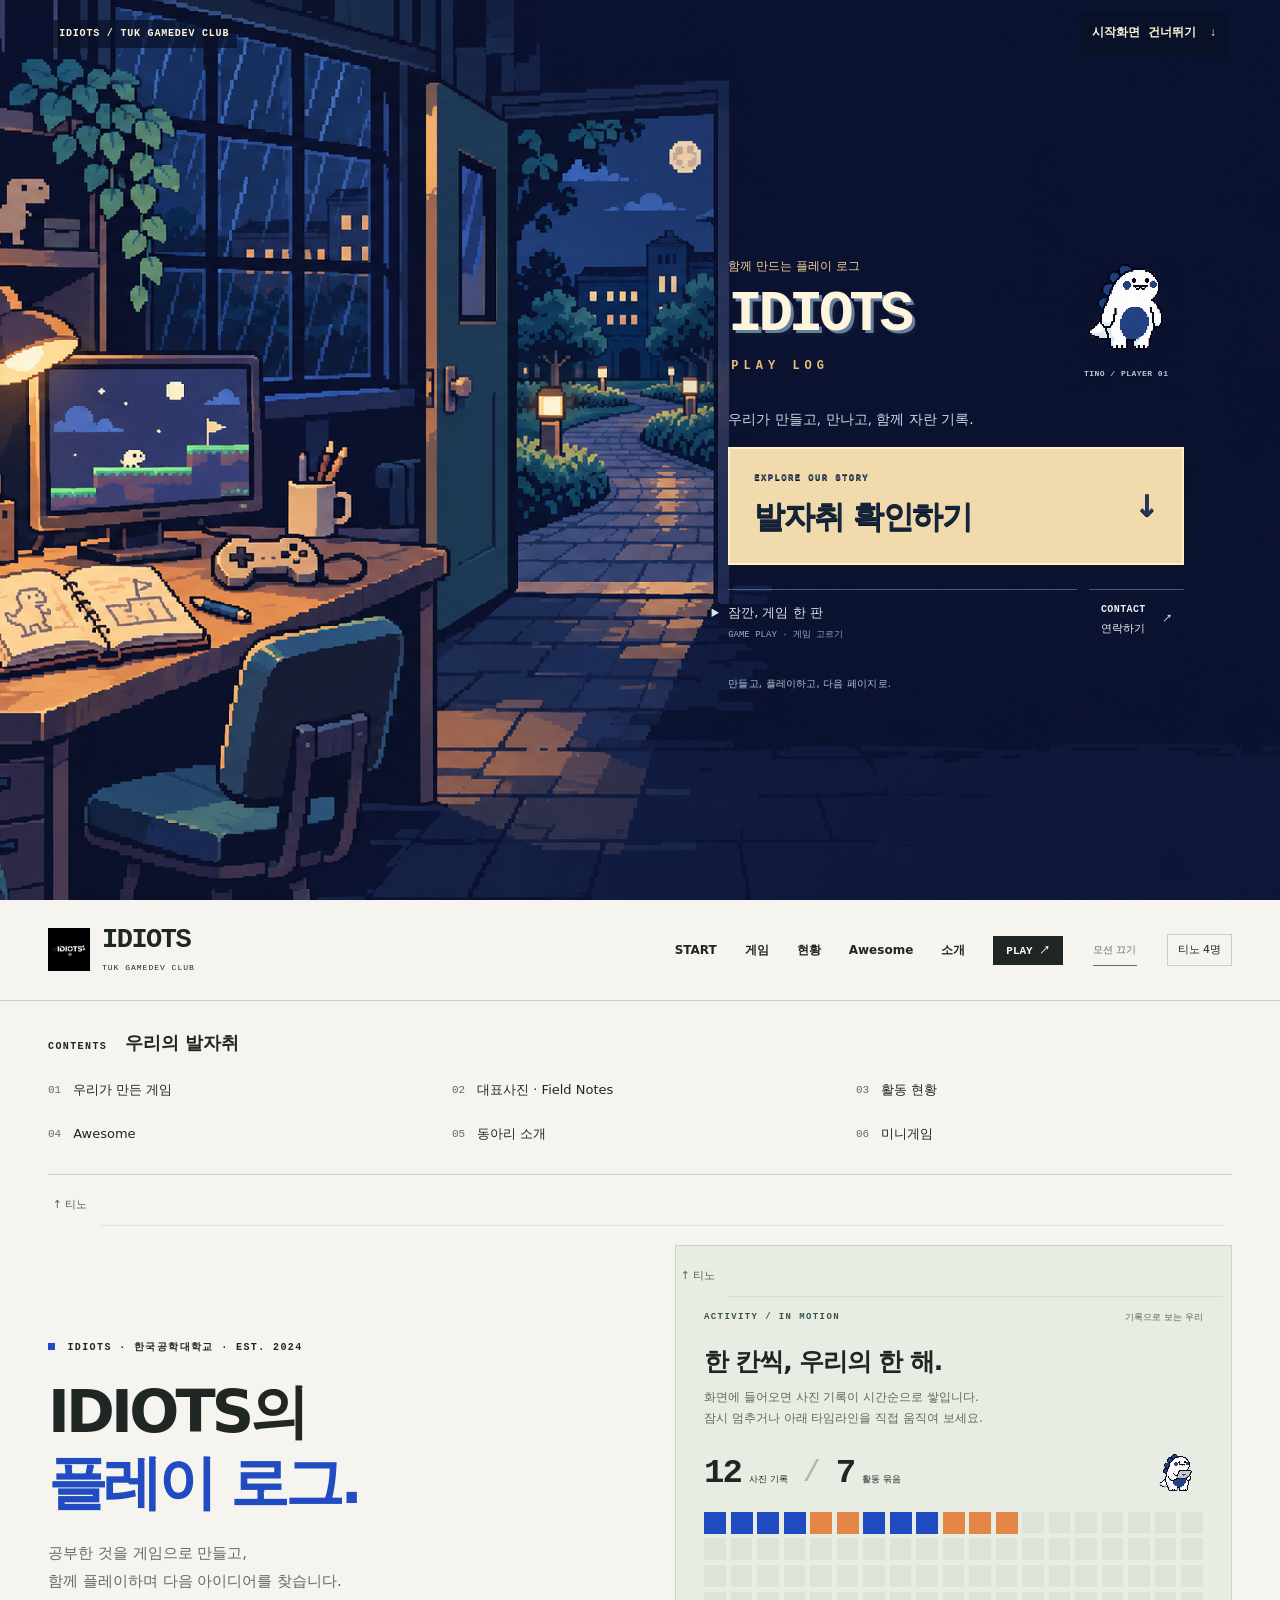
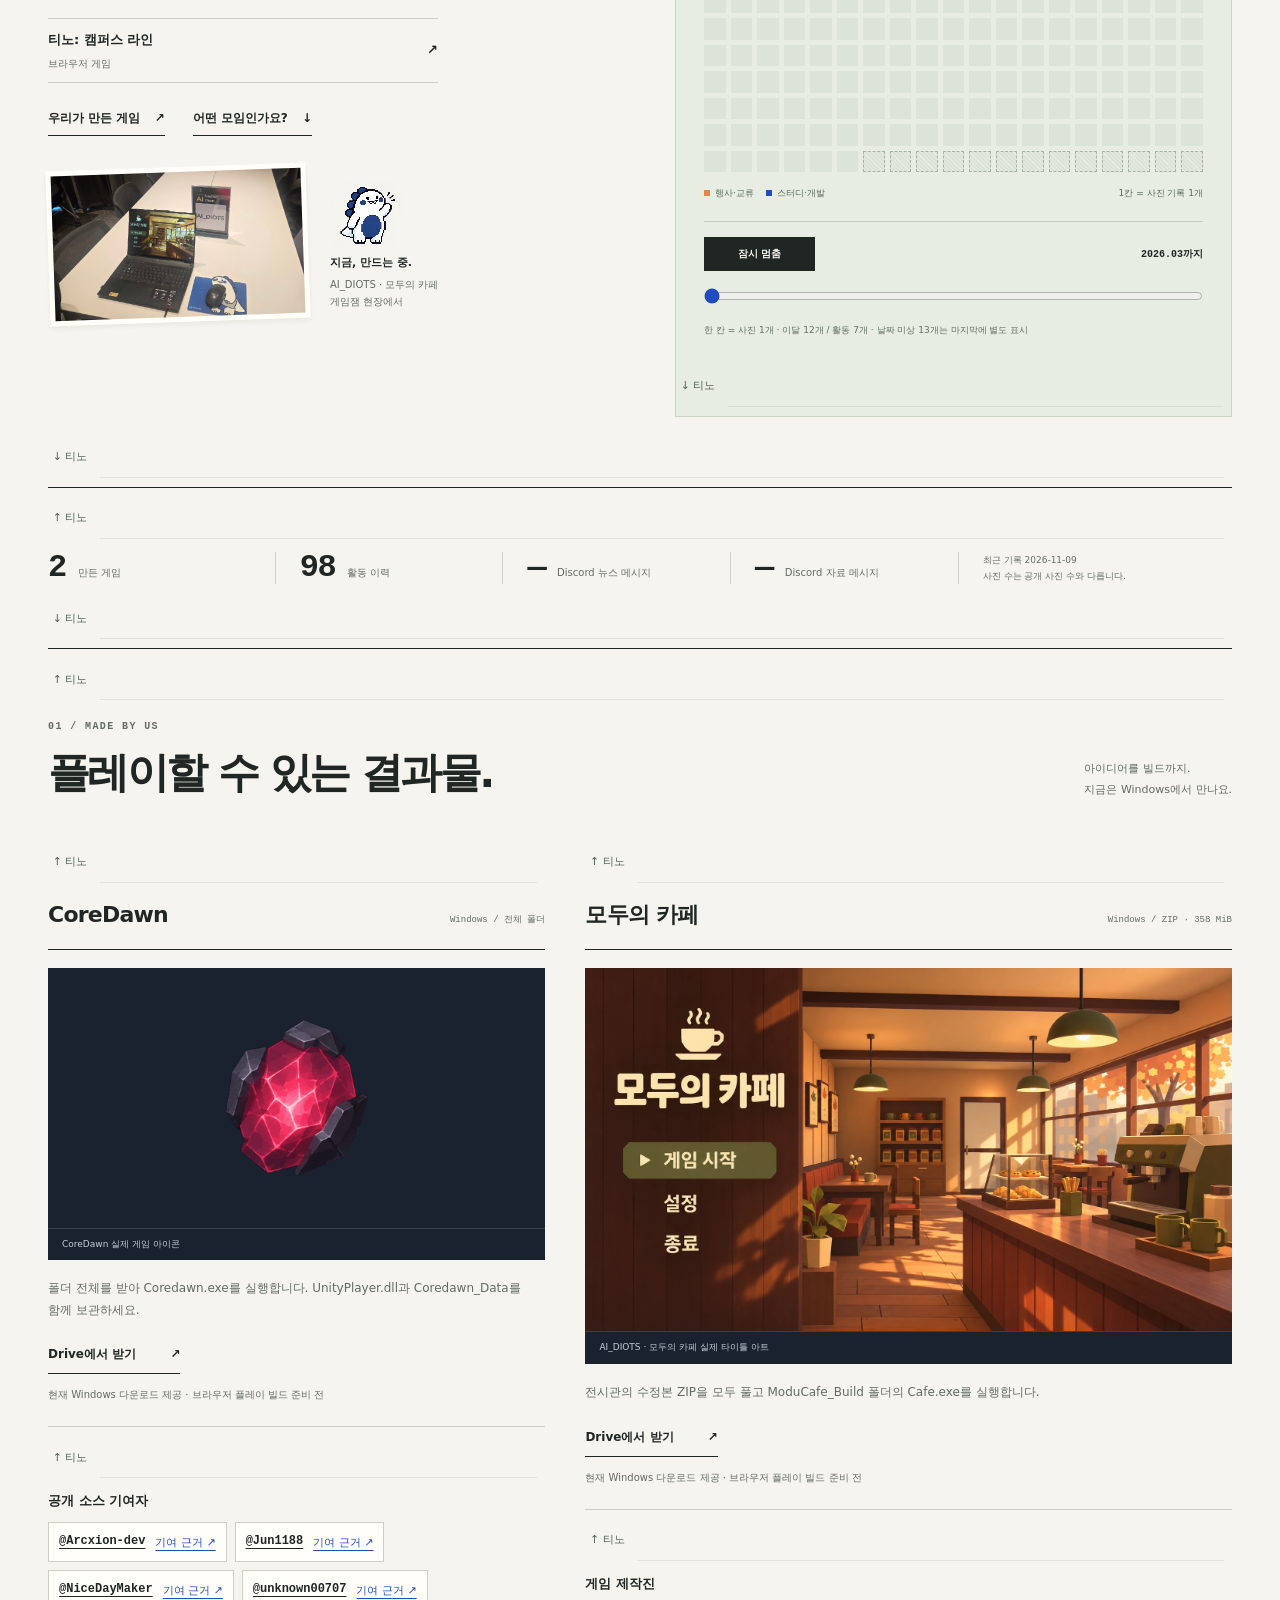
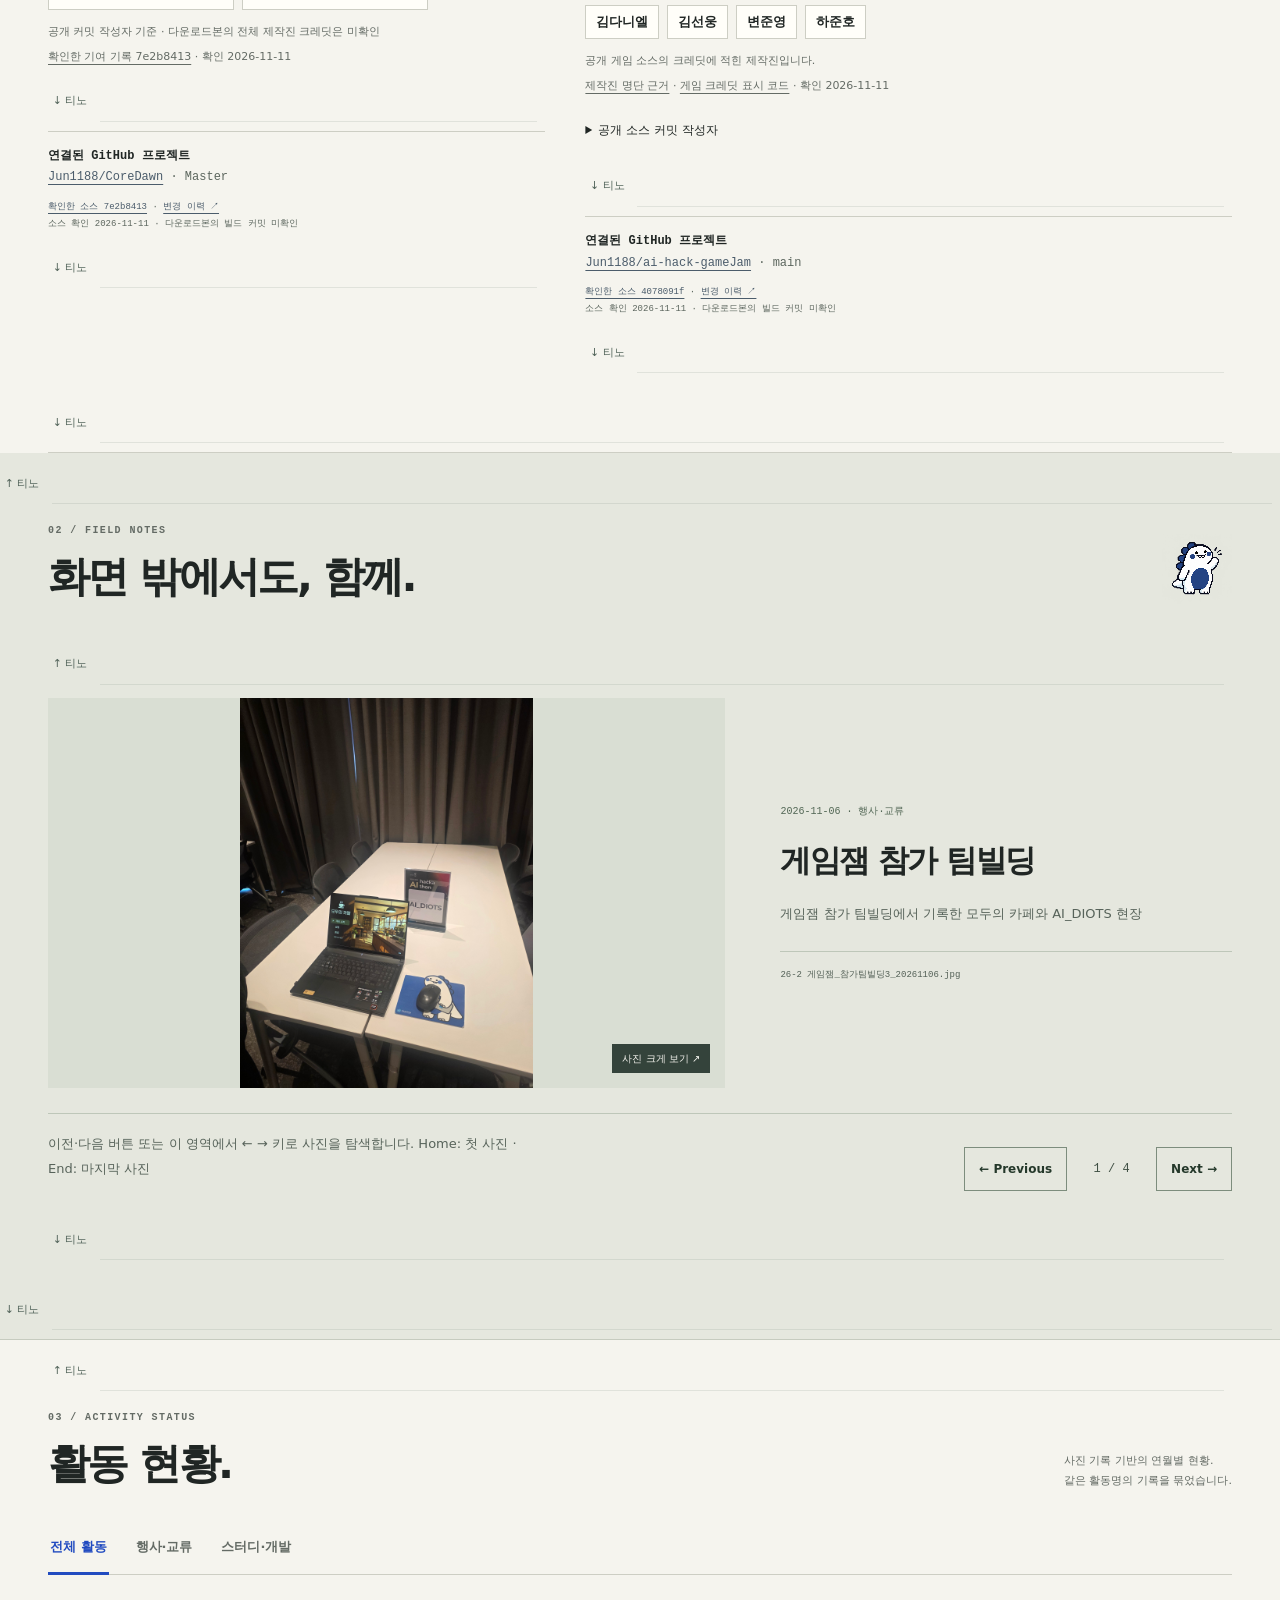
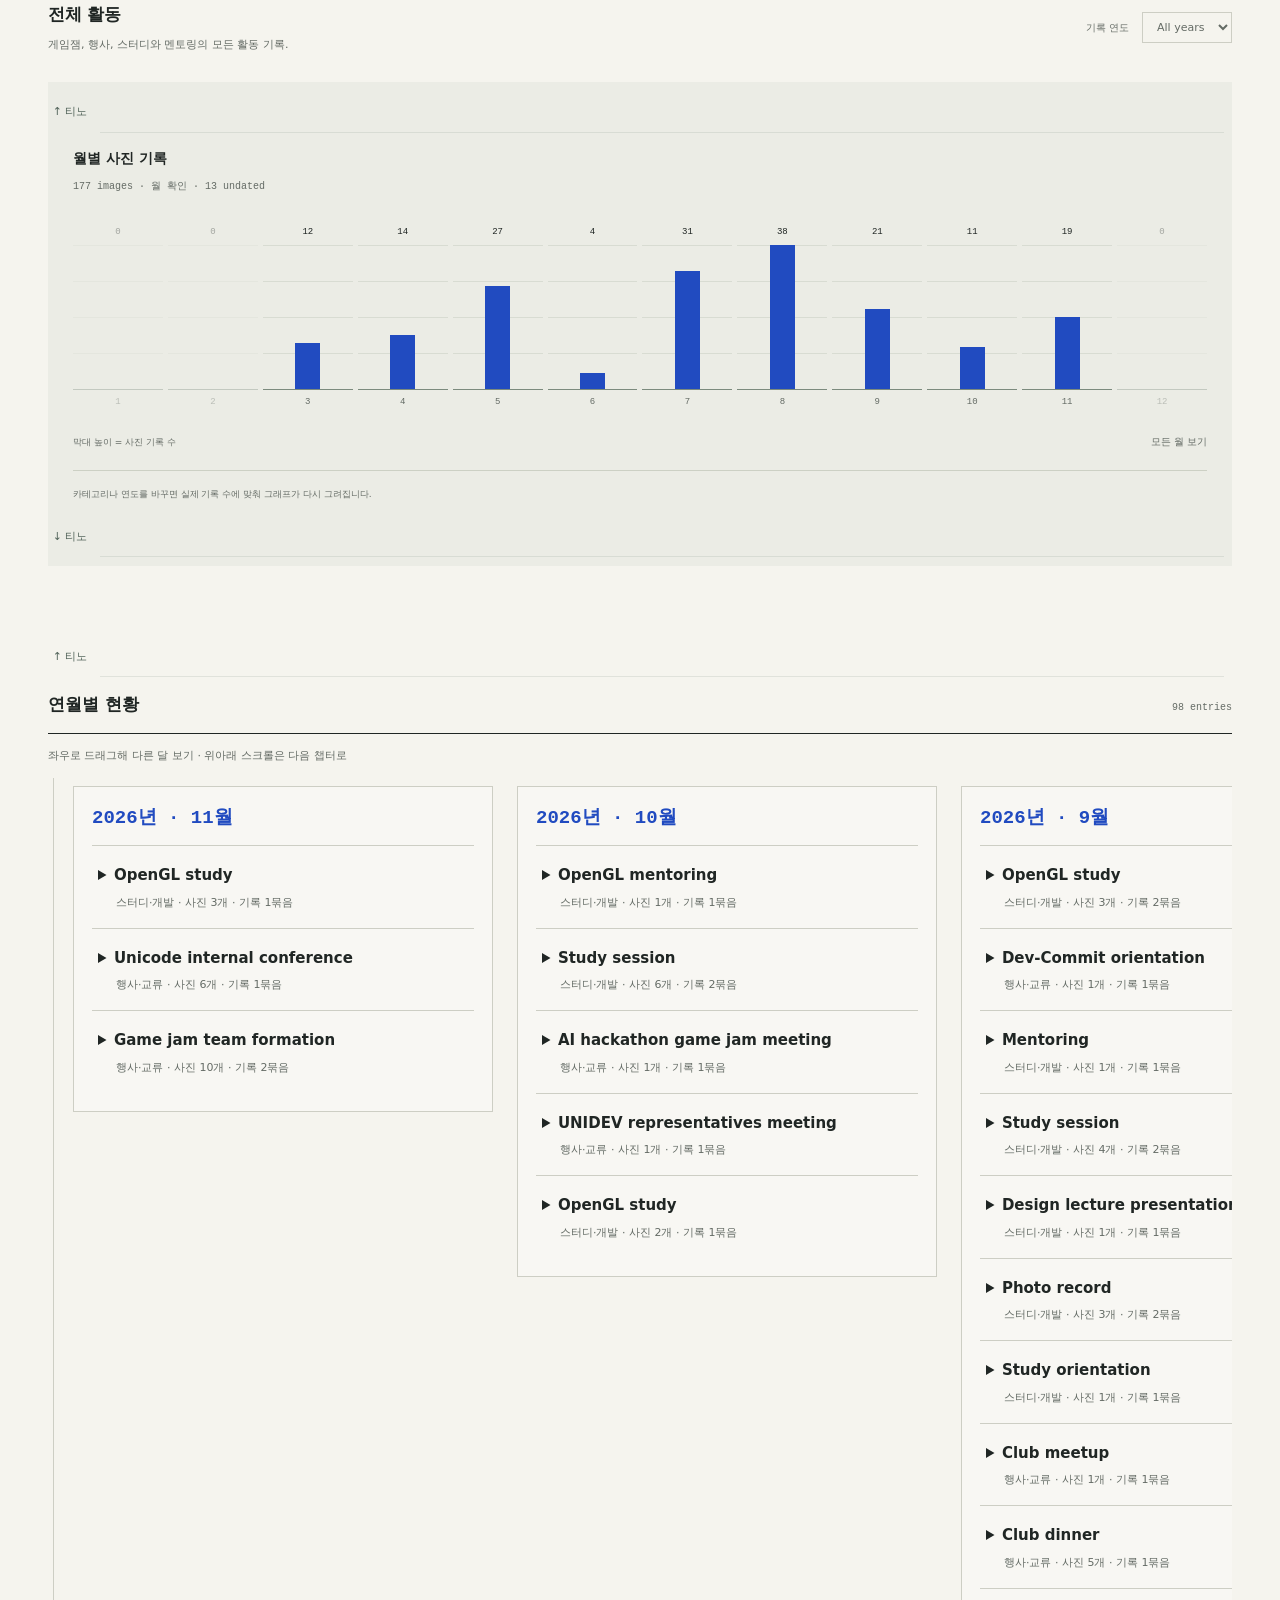
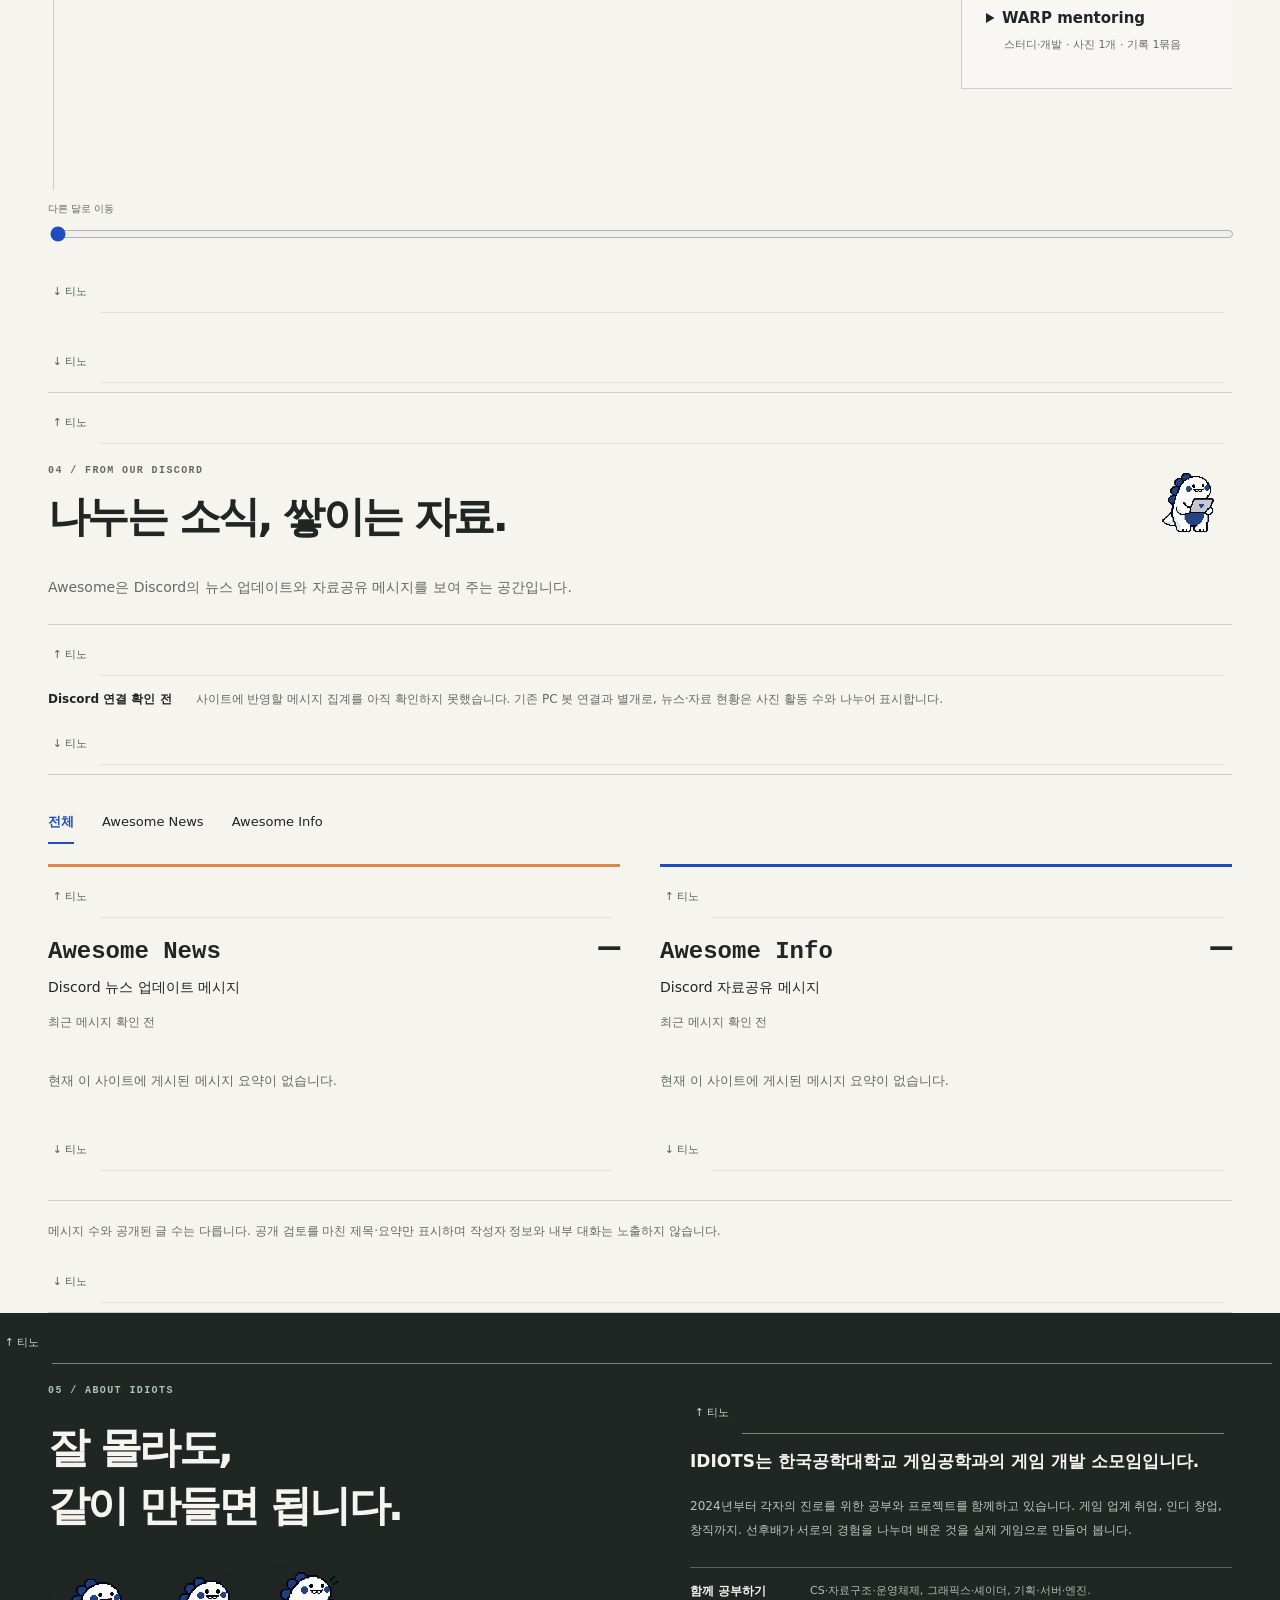
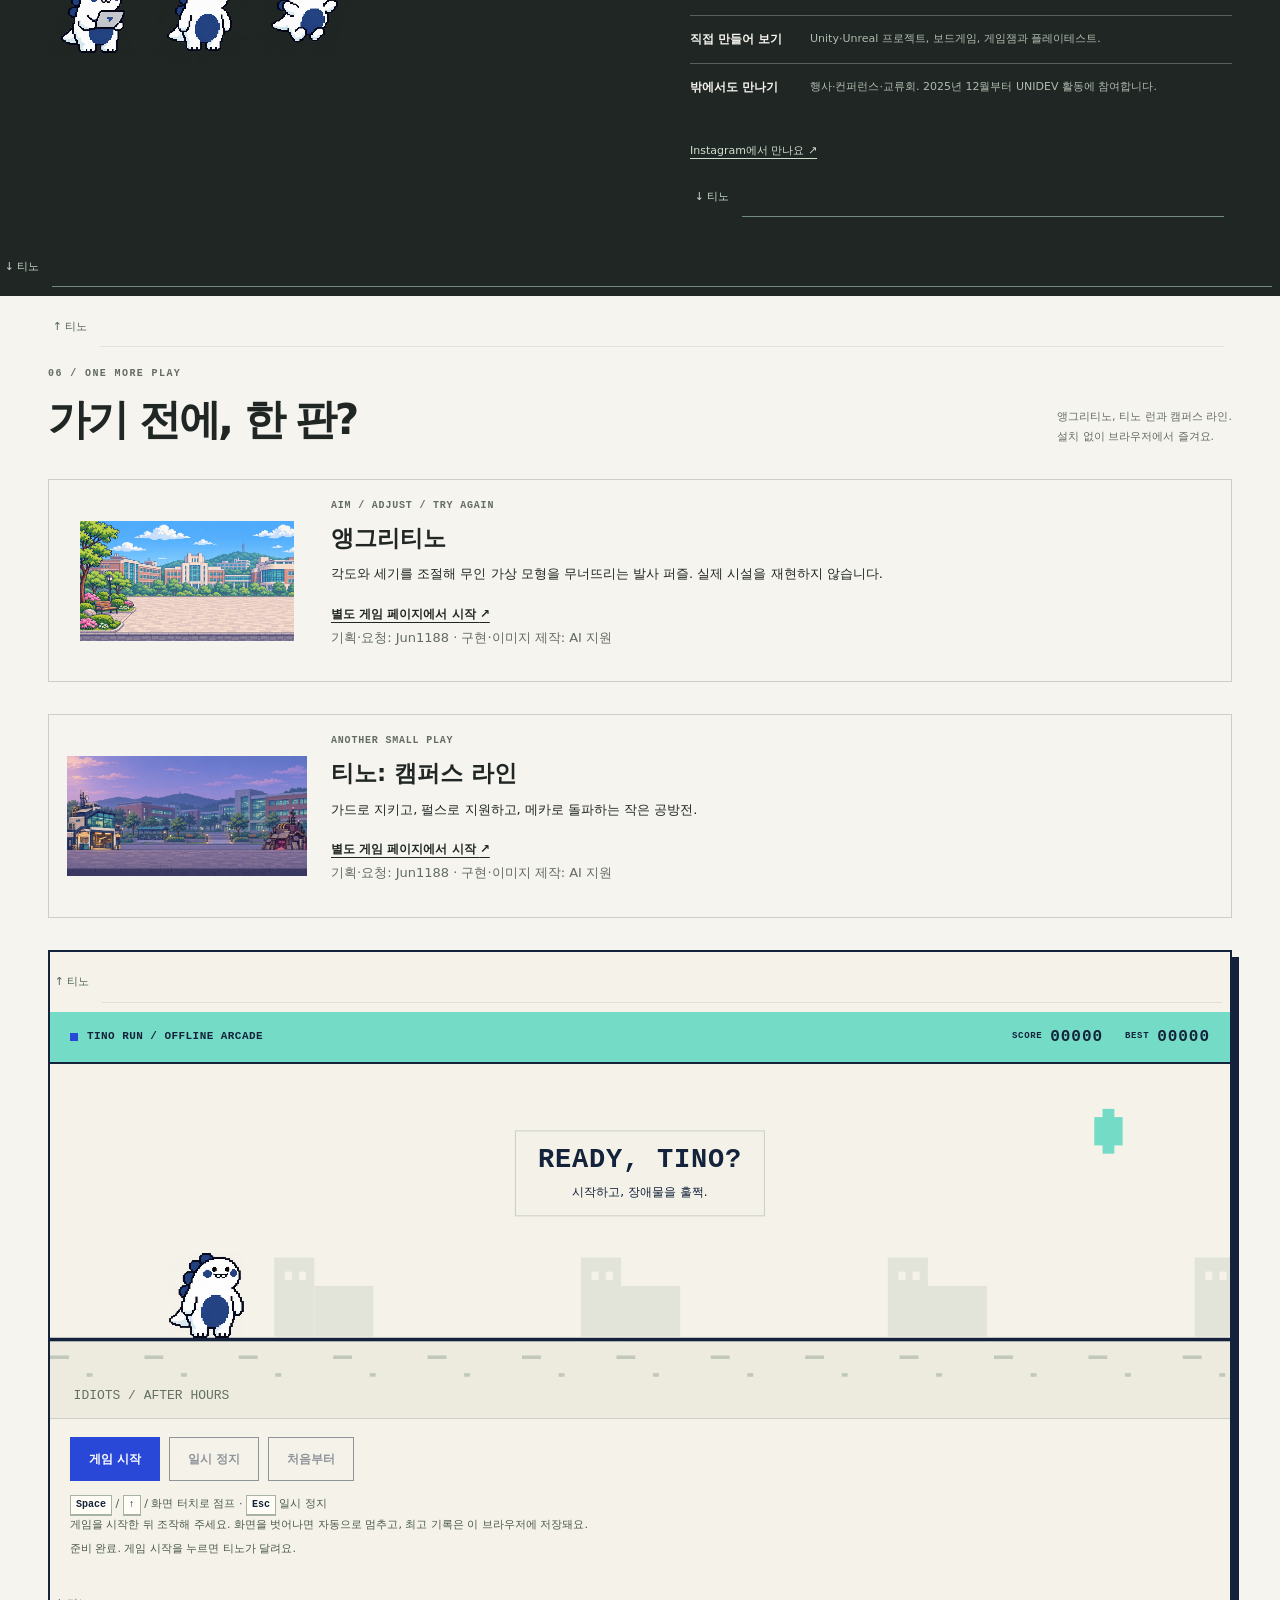
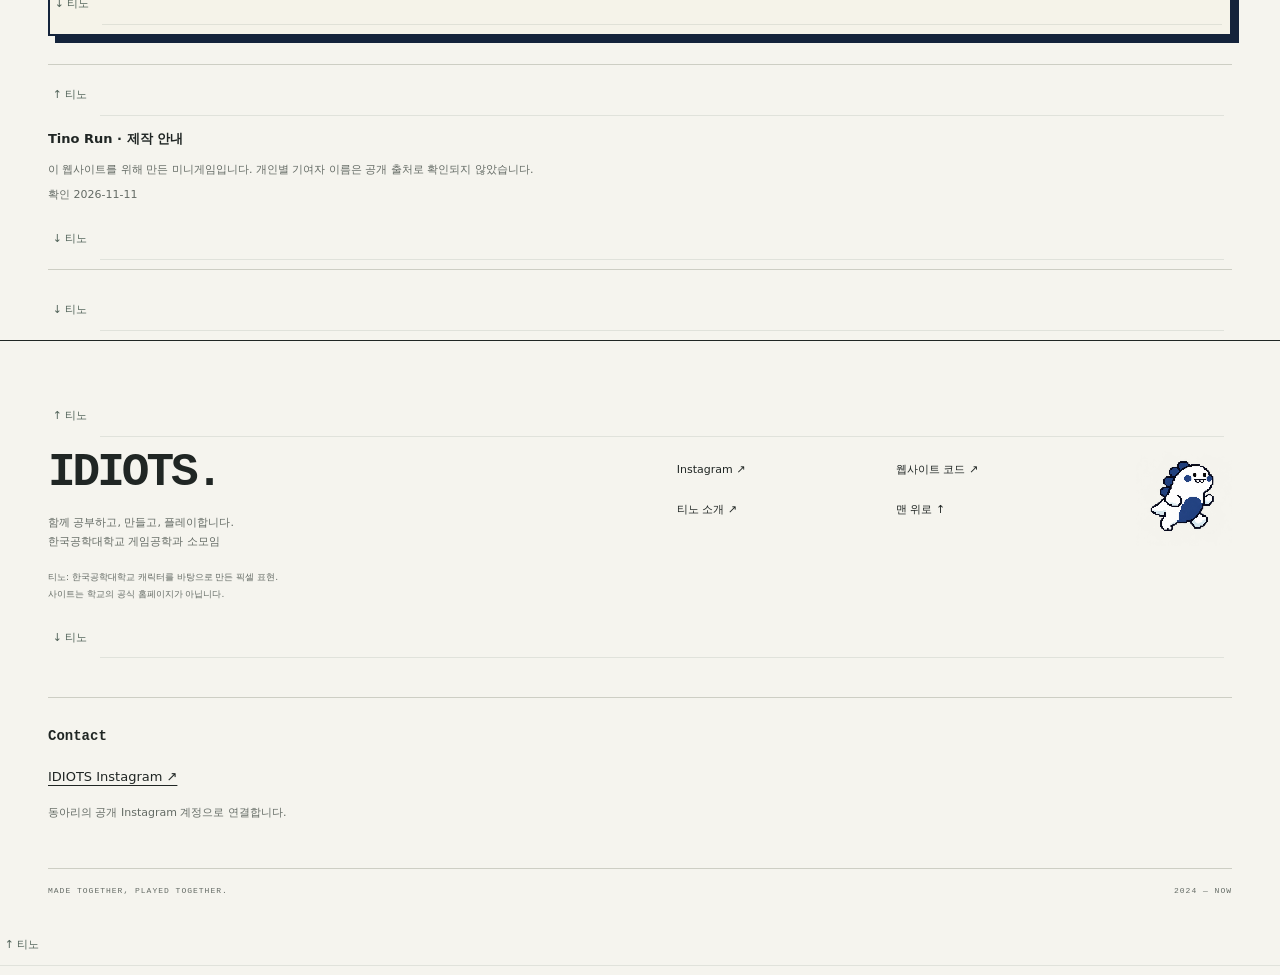
==== commit 18a5ea90: "Sync audited activity-first public snapshot from source 362f15b" ====
--- a/index.html
+++ b/index.html
@@ -41,6 +41,9 @@
 .runner-noscript{margin:0;padding:18px 20px;font-size:13px}
 @media(max-width:640px){.runner-section{padding:42px 0 50px}.runner-heading{display:block}.runner-badge{display:inline-block;margin-top:16px}.runner-toolbar{padding:11px 12px;align-items:start;gap:10px}.runner-machine-title{font-size:9px;margin-top:3px}.runner-scores{gap:10px}.runner-score-item{display:block;text-align:right}.runner-score-label{display:block;font-size:8px}.runner-score-value{font-size:14px}.runner-canvas{aspect-ratio:2/1}.runner-overlay{top:29%;padding:8px 13px}.runner-overlay-copy{font-size:10px;line-height:1.5;max-width:230px}.runner-bottom{padding:14px 12px}.runner-controls{display:grid;grid-template-columns:1fr 1fr}.runner-button-primary{grid-column:1/-1}.runner-button{padding:9px 10px}.runner-machine{box-shadow:4px 4px 0 var(--runner-ink)}}
 @media(prefers-reduced-motion:reduce){.runner-section *{scroll-behavior:auto}}
+.game-scoreboard{font:500 12px/1.6 sans-serif;border-top:1px solid #66867955;margin-top:18px;padding-top:12px;text-align:left;max-width:380px;color:inherit}.game-scoreboard summary{cursor:pointer;min-height:44px}.game-scoreboard p{font-size:11px;opacity:.8}.game-scoreboard h4{font-size:12px;margin:15px 0 5px}.game-scoreboard ol{padding-left:24px;margin:0;display:flex;flex-wrap:wrap;gap:7px 25px}.game-scoreboard button{min-height:44px;margin-top:16px;background:transparent;border:1px solid #80978e;padding:7px 12px;border-radius:5px;color:inherit;cursor:pointer}
+
+@media(min-width:1500px){.game-scoreboard--standalone{position:fixed;right:12px;top:25vh;width:180px;max-height:65vh;overflow:auto;padding:14px;border:1px solid #80978e66;background:var(--bg,#fafbf8);z-index:5}.game-scoreboard--standalone ol{display:block}}
 
 :root{color-scheme:light;--paper:#f5f4ee;--white:#fffef9;--ink:#202624;--muted:#646b65;--line:#cdcec4;--blue:#214bc0;--orange:#e48647;--mint:#bfe0d0;--mono:"Courier New",monospace;--sans:"Noto Sans CJK KR","Apple SD Gothic Neo","Malgun Gothic",system-ui,sans-serif}
 *{box-sizing:border-box}html{scroll-behavior:smooth;scroll-padding-top:28px}body{margin:0;background:var(--paper);color:var(--ink);font:15px/1.75 var(--sans);word-break:keep-all}a{color:inherit;text-underline-offset:4px}button,input,select{font:inherit;color:inherit}button,a,select,input{-webkit-tap-highlight-color:transparent}button:not(:disabled),select{cursor:pointer}button:disabled{cursor:default}[hidden]{display:none!important}:focus-visible{outline:3px solid var(--blue);outline-offset:5px}img{max-width:100%;height:auto}.wrap{width:min(1200px,calc(100% - 96px));margin:auto}.sr-only{position:absolute;width:1px;height:1px;padding:0;margin:-1px;overflow:hidden;clip:rect(0,0,0,0);white-space:nowrap;border:0}.skip{position:absolute;top:-100px;left:20px;z-index:50;background:var(--ink);color:#fff;padding:12px 20px}.skip:focus{top:10px}
@@ -98,6 +101,11 @@
 .production-creator-list .creator-name{font-size:13px;font-weight:700}.source-credit-details{margin-top:12px}.source-credit-details>summary{min-height:44px;padding:10px 0;font-size:12px;line-height:2;cursor:pointer}.source-credit-details>summary:focus-visible{outline:3px solid var(--blue);outline-offset:3px}.source-credit-details[open]>summary{margin-bottom:8px}
 
 .contact-block{padding-top:28px;border-top:1px solid var(--line);margin-top:30px}.contact-block h2{font:700 14px/1.5 var(--mono);margin:0 0 8px}.contact-block>a{display:inline-flex;align-items:center;min-height:44px;font-size:13px}.contact-block>p{font-size:11px;color:var(--muted);margin:4px 0 0}
+
+/* Horizontal month reading is opt-in. Never capture the document wheel. */
+.explorer-grid{grid-template-columns:minmax(0,1fr)}.explorer-grid>.chart-card{position:relative;top:auto}.records{min-width:0}.records-drag-hint{font-size:11px;color:var(--muted);line-height:1.8;margin:12px 0}
+#records-list{display:flex;align-items:flex-start;gap:24px;overflow-x:auto;overflow-y:hidden;padding:8px 4px 18px;margin:0;scrollbar-width:thin;touch-action:pan-x pan-y;cursor:grab;scroll-behavior:auto}
+#records-list.is-dragging{cursor:grabbing;user-select:none}#records-list>.activity-month{flex:0 0 min(88%,420px);min-width:0;margin:0;padding:0 18px 18px;border:1px solid var(--line);background:#ffffff50}.activity-month-heading{margin-top:16px}.records-scroll-label{display:block;font-size:10px;color:var(--muted);margin-top:10px}.records-scroll{width:100%;height:30px;accent-color:var(--blue);cursor:ew-resize}
 
 /* One stable Tino frame contains every reviewed photograph. Without JS every
    slide remains readable; only the navigation controls start hidden. */
@@ -198,6 +206,12 @@
 @media print{.scroll-tino,.tino-dialog,.tino-launcher,.tino-perch,.tino-floor{display:none!important}.scroll-reveal{opacity:1;transform:none;transition:none}}
 
 .scroll-tino[data-selected=true]{z-index:2}
+/* A quiet invitation, never an automatically opened conversation. */
+.tino-idle-tip{position:fixed;z-index:34;max-width:256px;padding:10px 14px;background:#fffdf4;color:#253d39;border:1px solid #6f8e83;border-radius:14px 14px 14px 3px;box-shadow:0 3px 12px #223b3212;font:500 12px/1.5 inherit;text-align:left;cursor:pointer}
+.tino-idle-tip[hidden],.tino-dialog__choices button[hidden]{display:none!important}
+.tino-dialog__navigation{display:flex;flex-wrap:wrap;gap:8px;padding:10px 0;border-top:1px solid #b6c7bf}
+.tino-dialog__navigation button{background:transparent;border:0;color:inherit;text-decoration:underline;text-underline-offset:4px;min-height:40px;cursor:pointer}
+@media print{.tino-idle-tip{display:none!important}}
 
 /* A static, lazy-loaded link. The standalone game does not run on this page. */
 .campus-launcher{display:grid;grid-template-columns:minmax(0,240px) minmax(0,1fr);align-items:center;gap:24px;margin:0 0 32px;padding:18px;border:1px solid var(--line,#cdd0c8);background:var(--paper,#f5f4ee);color:var(--ink,#202624);text-decoration:none;min-width:0;min-height:44px}
@@ -222,17 +236,32 @@
 .start-screen-player{margin:0;flex:0 0 116px;text-align:center}.start-screen-tino{position:relative;display:block;width:116px;height:116px;margin:auto;isolation:isolate}.start-screen-tino-sheet,.start-screen-tino-fallback{display:block;position:absolute;inset:0;width:100%;height:100%;image-rendering:pixelated}.start-screen-tino-sheet{display:none;background:url("media/tino-sprites.png") 0 0/300% 200% no-repeat}.start-screen[data-sprite-state=ready] .start-screen-tino-sheet{display:block}.start-screen[data-sprite-state=ready] .start-screen-tino-fallback{display:none}.start-screen-player figcaption{font:700 8px/1.8 var(--mono,monospace);color:#b8c8dd;letter-spacing:.06em}
 .start-screen h2{display:flex;align-items:center;gap:12px;font:700 11px/1.5 var(--mono,monospace);letter-spacing:.11em;color:#edc481;margin:0 0 8px}.start-screen h2>span{font:400 11px/1.5 var(--sans,system-ui,sans-serif);letter-spacing:0;color:#b8c8dd}
 #start-play-links{display:grid;gap:9px}.start-screen #start-play-links>a{display:grid;grid-template-columns:44px minmax(0,1fr) 16px;align-items:center;gap:12px;min-height:60px;border:2px solid #d9b279;background:#101e36e8;color:#fff5dc;padding:10px 14px;text-decoration:none;font-size:16px;font-weight:700;box-shadow:3px 3px 0 #071025}.start-screen-code{font:700 10px/1.4 var(--mono,monospace);color:#edc481;letter-spacing:.03em}.start-screen-play small{display:block;font-size:10px;font-weight:400;color:#b8c8dd;line-height:1.5;margin-top:3px}.start-screen-arrow{color:#e9bd73;font-size:11px}
-.start-chapters{margin-top:26px}.start-chapters ol{margin:0;padding:0;list-style:none}.start-chapters li{margin:0;padding:0}.start-chapters a{display:grid;grid-template-columns:27px minmax(0,1fr);align-items:center;gap:12px;min-height:44px;padding:9px 3px;border-bottom:1px solid #aab9d235;color:#eaf0fa;text-decoration:none;font-size:14px;line-height:1.6}.start-screen-number{font:700 11px/1.5 var(--mono,monospace);color:#b4c8e2}.start-screen-contact{display:flex;align-items:center;justify-content:space-between;gap:16px;min-height:48px;margin-top:18px;padding:10px 14px;border:1px solid #aec1db8c;text-decoration:none;color:#eaf0fa;font:700 12px/1.5 var(--mono,monospace);letter-spacing:.04em;background:#101e3680}.start-screen-contact small{font:400 12px/1.5 var(--sans,system-ui,sans-serif);letter-spacing:0;margin-left:12px}
-.start-screen a:hover{color:#fff3c6}.start-screen #start-play-links>a:hover{background:#1c304a;border-color:#ffe1a3}.start-chapters a:hover{background:#b4c8e210}.start-screen a:focus-visible{outline:3px solid #ffe1a3;outline-offset:4px}.start-menu{scroll-margin-top:28px}.start-menu:focus{outline:none}.start-screen-footnote{font-size:10px;line-height:1.8;color:#b8c8dd;margin:22px 0 0;letter-spacing:.02em}
+.start-screen-contact{display:flex;align-items:center;justify-content:space-between;gap:16px;min-height:48px;margin-top:18px;padding:10px 14px;border:1px solid #aec1db8c;text-decoration:none;color:#eaf0fa;font:700 12px/1.5 var(--mono,monospace);letter-spacing:.04em;background:#101e3680}.start-screen-contact small{font:400 12px/1.5 var(--sans,system-ui,sans-serif);letter-spacing:0;margin-left:12px}
+.start-screen a:hover{color:#fff3c6}.start-screen #start-play-links>a:hover{background:#1c304a;border-color:#ffe1a3}.start-screen a:focus-visible{outline:3px solid #ffe1a3;outline-offset:4px}.start-menu{scroll-margin-top:28px}.start-menu:focus{outline:none}.start-screen-footnote{font-size:10px;line-height:1.8;color:#b8c8dd;margin:22px 0 0;letter-spacing:.02em}
 .start-loading{padding:28px 0 42px;min-height:330px}.start-loading-label{font:700 13px/1.6 var(--mono,monospace);letter-spacing:.12em;color:#edc481;margin:18px 0 10px}.start-loading p:not(.start-loading-label){font-size:13px;line-height:1.8;color:#c4d1e5;margin:0 0 24px}.start-loading-signal{display:flex;gap:8px;height:8px}.start-loading-signal i{display:block;width:8px;height:8px;background:#edc481;animation:start-asset-read .9s steps(2,end) infinite}.start-loading-signal i:nth-child(2){animation-delay:.15s}.start-loading-signal i:nth-child(3){animation-delay:.3s}#start-loading-skip{display:inline-flex;align-items:center;gap:16px;min-height:44px;padding:8px 0;color:#fff5dc;font-size:13px;text-underline-offset:6px}.start-screen-status{font-size:12px;line-height:1.8;color:#ffdda2;border-left:2px solid #edc481;padding-left:12px;margin:18px 0 0}.start-screen [hidden]{display:none!important}
 @keyframes start-asset-read{0%,100%{opacity:.35}50%{opacity:1}}
 html[data-motion=off] .start-loading-signal i,.start-screen[data-page-hidden=true] .start-loading-signal i{animation:none}
 @media(prefers-reduced-motion:reduce){.start-loading-signal i{animation:none}}
-@media(max-width:900px){.start-screen-art{position:relative;inset:auto;width:100%;aspect-ratio:1672/941}.start-screen-art img{height:auto;aspect-ratio:1672/941;object-fit:contain}.start-screen-art:after{display:none}.start-screen-topline{padding:10px 20px;flex-wrap:wrap;gap:4px 16px}.start-screen-topline>span{background:none;padding:0}.start-screen-topline>a{margin-left:auto}.start-screen-stage{display:block;min-height:0;padding:24px 24px 36px}.start-screen-console{max-width:580px;margin:auto}.start-screen-title-block{margin-bottom:26px}.start-screen h1{font-size:58px}.start-screen-player{flex-basis:104px}.start-screen-tino{width:104px;height:104px}.start-chapters ol{display:grid;grid-template-columns:minmax(0,1fr) minmax(0,1fr);gap:0 18px}.start-chapters a{font-size:13px;gap:6px;grid-template-columns:22px minmax(0,1fr)}.start-screen-footnote{margin-top:24px}.start-loading{min-height:270px}}
-@media(max-width:360px){.start-screen-stage{padding-inline:18px}.start-screen-topline{padding-inline:18px}.start-screen h1{font-size:49px}.start-screen-player{flex-basis:88px}.start-screen-tino{width:88px;height:88px}.start-chapters ol{gap:0 12px}.start-chapters a{font-size:12px}.start-screen #start-play-links>a{padding:10px;font-size:15px;gap:8px;grid-template-columns:38px minmax(0,1fr) 12px}}
+@media(max-width:900px){.start-screen-art{position:relative;inset:auto;width:100%;aspect-ratio:1672/941}.start-screen-art img{height:auto;aspect-ratio:1672/941;object-fit:contain}.start-screen-art:after{display:none}.start-screen-topline{padding:10px 20px;flex-wrap:wrap;gap:4px 16px}.start-screen-topline>span{background:none;padding:0}.start-screen-topline>a{margin-left:auto}.start-screen-stage{display:block;min-height:0;padding:24px 24px 36px}.start-screen-console{max-width:580px;margin:auto}.start-screen-title-block{margin-bottom:26px}.start-screen h1{font-size:58px}.start-screen-player{flex-basis:104px}.start-screen-tino{width:104px;height:104px}.start-screen-footnote{margin-top:24px}.start-loading{min-height:270px}}
+@media(max-width:360px){.start-screen-stage{padding-inline:18px}.start-screen-topline{padding-inline:18px}.start-screen h1{font-size:49px}.start-screen-player{flex-basis:88px}.start-screen-tino{width:88px;height:88px}.start-screen #start-play-links>a{padding:10px;font-size:15px;gap:8px;grid-template-columns:38px minmax(0,1fr) 12px}}
 
 /* A short landscape viewport must show real game choices, not only the art. */
-@media(max-width:900px) and (max-height:500px) and (orientation:landscape){.start-screen-art{position:absolute;inset:0;aspect-ratio:auto}.start-screen-art img{width:100%;height:100%;aspect-ratio:auto;object-fit:cover;object-position:left center}.start-screen-art:after{display:block;background:linear-gradient(90deg,transparent 30%,#091127b8 54%)}.start-screen-topline{flex-wrap:nowrap;padding-block:6px}.start-screen-topline>span{font-size:8px}.start-screen-stage{display:grid;grid-template-columns:minmax(0,.85fr) minmax(0,1fr);gap:22px;min-height:calc(100svh - 56px);padding:8px 24px 28px}.start-screen-console{grid-column:2}.start-screen-title-block{margin-bottom:14px}.start-screen h1{font-size:42px}.start-screen h1>span{font-size:9px;margin-top:10px}.start-screen-kicker{font-size:10px;margin-bottom:8px}.start-screen-player{flex-basis:64px}.start-screen-tino{width:64px;height:64px}.start-screen-player figcaption{font-size:7px}.start-screen #start-play-links>a{min-height:48px;padding:8px 10px;font-size:14px;grid-template-columns:34px minmax(0,1fr) 12px;gap:8px}.start-loading{min-height:200px;padding-block:12px}.start-chapters ol{grid-template-columns:minmax(0,1fr)}.start-chapters{margin-top:18px}}
+@media(max-width:900px) and (max-height:500px) and (orientation:landscape){.start-screen-art{position:absolute;inset:0;aspect-ratio:auto}.start-screen-art img{width:100%;height:100%;aspect-ratio:auto;object-fit:cover;object-position:left center}.start-screen-art:after{display:block;background:linear-gradient(90deg,transparent 30%,#091127b8 54%)}.start-screen-topline{flex-wrap:nowrap;padding-block:6px}.start-screen-topline>span{font-size:8px}.start-screen-stage{display:grid;grid-template-columns:minmax(0,.85fr) minmax(0,1fr);gap:22px;min-height:calc(100svh - 56px);padding:8px 24px 28px}.start-screen-console{grid-column:2}.start-screen-title-block{margin-bottom:14px}.start-screen h1{font-size:42px}.start-screen h1>span{font-size:9px;margin-top:10px}.start-screen-kicker{font-size:10px;margin-bottom:8px}.start-screen-player{flex-basis:64px}.start-screen-tino{width:64px;height:64px}.start-screen-player figcaption{font-size:7px}.start-screen #start-play-links>a{min-height:48px;padding:8px 10px;font-size:14px;grid-template-columns:34px minmax(0,1fr) 12px;gap:8px}.start-loading{min-height:200px;padding-block:12px}}
+
+/* One quiet invitation on the title; chapter choices belong to the archive. */
+.start-screen-footprints{display:flex;align-items:center;justify-content:space-between;gap:16px;min-height:52px;margin-top:24px;padding:12px 3px;border-bottom:1px solid #aab9d280;color:#fff5dc;text-decoration:none;font-size:17px;font-weight:650;line-height:1.6}.start-screen-footprints>span:last-child{font-size:20px;color:#edc481}.start-screen-footprints:hover{border-bottom-color:#ffe1a3}
+.chapter-toc{padding-block:28px 18px;border-bottom:1px solid var(--line,#d9d9cd)}.chapter-toc-heading{display:flex;align-items:baseline;gap:18px}.chapter-toc-heading .eyebrow{margin:0}.chapter-toc h2{margin:0;font-size:18px;line-height:1.5}.chapter-toc ol{display:grid;grid-template-columns:repeat(3,minmax(0,1fr));gap:0 28px;padding:12px 0 0;margin:0;list-style:none}.chapter-toc li{min-width:0}.chapter-toc a{display:flex;align-items:center;gap:12px;min-height:44px;padding:8px 0;color:inherit;text-decoration:none;font-size:13px;line-height:1.6}.chapter-toc a>span{font:11px/1.5 var(--mono,monospace);color:var(--muted,#64675e)}.chapter-toc a:hover{text-decoration:underline;text-underline-offset:4px}.chapter-toc a:focus-visible{outline:2px solid currentColor;outline-offset:3px}
+@media(max-width:650px){.chapter-toc ol{grid-template-columns:repeat(2,minmax(0,1fr));gap:0 16px}.chapter-toc-heading{gap:14px}.chapter-toc a{font-size:12px;gap:8px}.chapter-toc{padding-block:22px 14px}}
+
+/* The club story is the destination; the arcade is an optional side branch. */
+.start-entry-note{color:#ccd8e7;font-size:14px;line-height:1.8;margin:0 0 14px}
+.start-screen-footprints{min-height:106px;margin:0;padding:22px 24px;background:#f1dbad;color:#17253b!important;border:2px solid #fff0c9;box-shadow:5px 5px 0 #091329;font-size:clamp(24px,2.4vw,32px);font-weight:800;letter-spacing:-.04em}
+.start-screen-footprints small{display:block;font:700 9px/1.6 var(--mono,monospace);letter-spacing:.15em;color:#4c5b6f;margin-bottom:7px}
+.start-screen-footprints>span:last-child{color:#223859;font-size:30px}.start-screen-footprints:hover{background:#fff0ca;box-shadow:5px 5px 0 #091329}
+.start-secondary-menu{display:grid;grid-template-columns:minmax(0,1fr) auto;gap:12px;align-items:start;margin-top:24px}
+.start-play-menu{min-width:0;border-top:1px solid #aec1db66}.start-play-menu>summary{cursor:pointer;min-height:56px;padding:12px 0;list-style:disclosure-closed;color:#dce5ef;font-size:13px}.start-play-menu[open]>summary{list-style:disclosure-open}.start-play-menu>summary small{display:block;color:#9eb0c8;font:9px/1.7 var(--mono,monospace);margin-top:3px}.start-play-menu>summary:focus-visible{outline:3px solid #ffe1a3;outline-offset:3px}
+.start-game-intro{font-size:11px;color:#aabbd0;line-height:1.8;margin:0 0 12px}.start-screen #start-play-links{border-left:1px solid #69809c;padding-left:12px;gap:6px}.start-screen #start-play-links>a{grid-template-columns:33px minmax(0,1fr) 10px;min-height:54px;padding:9px 10px;border:1px solid #788ca45c;box-shadow:none;font-size:13px;background:#102039b0;gap:8px}.start-screen-code{font-size:8px}.start-screen-contact{margin:0;min-height:56px;padding:12px;font-size:10px;border:0;border-top:1px solid #aec1db66;background:transparent}.start-screen-contact small{display:block;margin:4px 0 0;font-size:11px}.start-screen-footnote{margin-top:20px}
+@media(max-width:360px){.start-screen-footprints{padding:20px 17px;font-size:25px}.start-secondary-menu{grid-template-columns:minmax(0,1fr) 88px;gap:10px}.start-screen #start-play-links>a{grid-template-columns:minmax(0,1fr) 10px;font-size:12px}.start-screen #start-play-links .start-screen-code{display:none}}
 </style>
 </head>
 <body><div id="scroll-world" class="scroll-world" aria-hidden="true"><i class="world-orbit"></i><i class="world-pixels"></i><span class="world-chapter">01 / PLAY</span><i class="world-progress"></i></div>
@@ -251,16 +280,12 @@
       <a id="start-loading-skip" href="#start-menu">기다리지 않고 메뉴 보기 <span aria-hidden="true">→</span></a>
     </div>
     <div class="start-menu" id="start-menu" tabindex="-1">
-      <nav class="start-play-menu" aria-labelledby="start-play-title"><h2 id="start-play-title">GAME PLAY <span>게임 플레이</span></h2><div id="start-play-links"><a class="start-screen-play" id="start-link-campus" href="games/tino-campus-defense/"><span class="start-screen-code">CAMPUS</span><span>티노: 캠퍼스 라인 <small>캠퍼스 공방전</small></span><span class="start-screen-arrow" aria-hidden="true">▶</span></a><a class="start-screen-play" id="start-link-run" href="#runner-game"><span class="start-screen-code">RUN</span><span>Tino Run <small>픽셀 러너</small></span><span class="start-screen-arrow" aria-hidden="true">▶</span></a></div></nav>
-      <nav class="start-chapters" aria-labelledby="start-chapters-title"><h2 id="start-chapters-title">CHAPTER SELECT <span>챕터 선택</span></h2><ol>
-        <li><a id="start-link-games" href="#games"><span class="start-screen-number">01</span><span>우리가 만든 게임</span></a></li>
-        <li><a id="start-link-updates" href="#updates"><span class="start-screen-number">02</span><span>대표사진 · Field Notes</span></a></li>
-        <li><a id="start-link-archive" href="#archive"><span class="start-screen-number">03</span><span>활동 현황</span></a></li>
-        <li><a id="start-link-awesome" href="#awesome"><span class="start-screen-number">04</span><span>Awesome</span></a></li>
-        <li><a id="start-link-club" href="#club"><span class="start-screen-number">05</span><span>동아리 소개</span></a></li>
-        <li><a id="start-link-mini-games" href="#mini-games"><span class="start-screen-number">06</span><span>미니게임</span></a></li>
-      </ol></nav>
+      <p class="start-entry-note">우리가 만들고, 만나고, 함께 자란 기록.</p>
+      <a class="start-screen-footprints" id="start-link-footprints" href="#main"><span><small>EXPLORE OUR STORY</small>발자취 확인하기</span><span aria-hidden="true">↓</span></a>
+      <div class="start-secondary-menu">
+      <details class="start-play-menu" id="start-game-menu"><summary><span>잠깐, 게임 한 판</span><small>GAME PLAY · 게임 고르기</small></summary><nav aria-label="게임 선택"><p class="start-game-intro">기록을 둘러보다 쉬어 가는 작은 아케이드.</p><div id="start-play-links"><a class="start-screen-play" id="start-link-demolition" href="games/tino-demolition/"><span class="start-screen-code">ANGRY</span><span>앵그리티노 <small>가상 모형 발사 퍼즐</small></span><span class="start-screen-arrow" aria-hidden="true">▶</span></a><a class="start-screen-play" id="start-link-run" href="#runner-game"><span class="start-screen-code">RUN</span><span>Tino Run <small>픽셀 러너</small></span><span class="start-screen-arrow" aria-hidden="true">▶</span></a><a class="start-screen-play" id="start-link-campus" href="games/tino-campus-defense/"><span class="start-screen-code">CAMPUS</span><span>티노: 캠퍼스 라인 <small>캠퍼스 공방전</small></span><span class="start-screen-arrow" aria-hidden="true">▶</span></a></div></nav></details>
       <a class="start-screen-contact" id="start-link-contact" href="#contact"><span>CONTACT <small>연락하기</small></span><span aria-hidden="true">↗</span></a>
+      </div>
     </div>
     <p class="start-screen-status" id="start-status" role="status" aria-live="polite" hidden></p>
     <p class="start-screen-footnote">만들고, 플레이하고, 다음 페이지로.</p>
@@ -269,9 +294,17 @@
 
 <header class="mast"><div class="wrap mast-inner"><a class="wordmark" href="#main" aria-label="IDIOTS 처음으로"><figure class="brand-card"><img src="media/idiots-logo.png" alt="검은 배경의 흰색 IDIOTS 로고"><figcaption>IDIOTS · 함께 만드는 게임</figcaption></figure><span>IDIOTS<small>TUK GAMEDEV CLUB</small></span></a><nav aria-label="메인 메뉴"><a href="#start-screen">START</a><a href="#games">게임</a><a href="#archive">현황</a><a href="#awesome">Awesome</a><a href="#club">소개</a><a class="nav-play" href="#mini-games">PLAY ↗</a></nav><button class="motion-toggle" id="motion-toggle" type="button" aria-pressed="false">모션 끄기</button></div></header>
 <main id="main">
+<nav class="chapter-toc wrap" id="chapter-toc" aria-labelledby="chapter-toc-title"><div class="chapter-toc-heading"><p class="eyebrow">CONTENTS</p><h2 id="chapter-toc-title">우리의 발자취</h2></div><ol>
+<li><a id="chapter-link-games" href="#games"><span>01</span>우리가 만든 게임</a></li>
+<li><a id="chapter-link-updates" href="#updates"><span>02</span>대표사진 · Field Notes</a></li>
+<li><a id="chapter-link-archive" href="#archive"><span>03</span>활동 현황</a></li>
+<li><a id="chapter-link-awesome" href="#awesome"><span>04</span>Awesome</a></li>
+<li><a id="chapter-link-club" href="#club"><span>05</span>동아리 소개</a></li>
+<li><a id="chapter-link-mini-games" href="#mini-games"><span>06</span>미니게임</a></li>
+</ol></nav>
 <section class="hero wrap" aria-labelledby="hero-title">
 <div class="hero-copy"><p class="eyebrow"><span class="tiny-square"></span> IDIOTS · 한국공학대학교 · EST. 2024</p><h1 id="hero-title">IDIOTS의<br><em>플레이 로그.</em></h1><p class="hero-description">공부한 것을 게임으로 만들고,<br>함께 플레이하며 다음 아이디어를 찾습니다.</p><a class="campus-quicklink" id="campus-quicklink" href="games/tino-campus-defense/"><span>티노: 캠퍼스 라인 <small>브라우저 게임</small></span><span aria-hidden="true">↗</span></a><div class="hero-links"><a href="#games">우리가 만든 게임 <span>↗</span></a><a href="#club">어떤 모임인가요? <span>↓</span></a></div><div class="field-glimpse"><a class="glimpse-image" href="#updates"><img src="media/gamejam-20261106.jpg" alt="AI_DIOTS 안내판 옆 노트북에 실행된 모두의 카페" loading="lazy" decoding="async"></a><div><span class="tino-sprite tino-wave" role="img" aria-label="손을 흔드는 픽셀 티노"></span><p><b>지금, 만드는 중.</b><span>AI_DIOTS · 모두의 카페<br>게임잼 현장에서</span></p></div></div></div>
-<section class="story-panel" id="story-panel" aria-labelledby="story-heading"><div class="story-heading"><p class="eyebrow">ACTIVITY / IN MOTION</p><span class="story-live">기록으로 보는 우리</span></div><h2 id="story-heading">한 칸씩, 우리의 한 해.</h2><p class="story-intro">사진 기록이 처음부터 시간순으로 쌓입니다.<br>잠시 멈추거나 아래 타임라인을 직접 움직여 보세요.</p><div class="story-totals"><div><strong id="story-photo-count">190</strong><span>사진 기록</span></div><span class="total-slash">/</span><div><strong id="story-activity-count">98</strong><span>활동 묶음</span></div><span class="tino-sprite tino-think" role="img" aria-label="기록을 살펴보는 픽셀 티노"></span></div><div class="story-pixels" id="story-pixels" aria-hidden="true"><span class="pixel-dot is-active" data-category="info" data-undated="false"></span><span class="pixel-dot is-active" data-category="info" data-undated="false"></span><span class="pixel-dot is-active" data-category="info" data-undated="false"></span><span class="pixel-dot is-active" data-category="news" data-undated="false"></span><span class="pixel-dot is-active" data-category="news" data-undated="false"></span><span class="pixel-dot is-active" data-category="news" data-undated="false"></span><span class="pixel-dot is-active" data-category="news" data-undated="false"></span><span class="pixel-dot is-active" data-category="news" data-undated="false"></span><span class="pixel-dot is-active" data-category="news" data-undated="false"></span><span class="pixel-dot is-active" data-category="news" data-undated="false"></span><span class="pixel-dot is-active" data-category="news" data-undated="false"></span><span class="pixel-dot is-active" data-category="news" data-undated="false"></span><span class="pixel-dot is-active" data-category="news" data-undated="false"></span><span class="pixel-dot is-active" data-category="news" data-undated="false"></span><span class="pixel-dot is-active" data-category="news" data-undated="false"></span><span class="pixel-dot is-active" data-category="news" data-undated="false"></span><span class="pixel-dot is-active" data-category="news" data-undated="false"></span><span class="pixel-dot is-active" data-category="news" data-undated="false"></span><span class="pixel-dot is-active" data-category="news" data-undated="false"></span><span class="pixel-dot is-active" data-category="info" data-undated="false"></span><span class="pixel-dot is-active" data-category="info" data-undated="false"></span><span class="pixel-dot is-active" data-category="info" data-undated="false"></span><span class="pixel-dot is-active" data-category="news" data-undated="false"></span><span class="pixel-dot is-active" data-category="info" data-undated="false"></span><span class="pixel-dot is-active" data-category="info" data-undated="false"></span><span class="pixel-dot is-active" data-category="info" data-undated="false"></span><span class="pixel-dot is-active" data-category="info" data-undated="false"></span><span class="pixel-dot is-active" data-category="news" data-undated="false"></span><span class="pixel-dot is-active" data-category="info" data-undated="false"></span><span class="pixel-dot is-active" data-category="info" data-undated="false"></span><span class="pixel-dot is-active" data-category="info" data-undated="false"></span><span class="pixel-dot is-active" data-category="info" data-undated="false"></span><span class="pixel-dot is-active" data-category="info" data-undated="false"></span><span class="pixel-dot is-active" data-category="news" data-undated="false"></span><span class="pixel-dot is-active" data-category="info" data-undated="false"></span><span class="pixel-dot is-active" data-category="info" data-undated="false"></span><span class="pixel-dot is-active" data-category="info" data-undated="false"></span><span class="pixel-dot is-active" data-category="info" data-undated="false"></span><span class="pixel-dot is-active" data-category="info" data-undated="false"></span><span class="pixel-dot is-active" data-category="info" data-undated="false"></span><span class="pixel-dot is-active" data-category="info" data-undated="false"></span><span class="pixel-dot is-active" data-category="info" data-undated="false"></span><span class="pixel-dot is-active" data-category="news" data-undated="false"></span><span class="pixel-dot is-active" data-category="news" data-undated="false"></span><span class="pixel-dot is-active" data-category="news" data-undated="false"></span><span class="pixel-dot is-active" data-category="news" data-undated="false"></span><span class="pixel-dot is-active" data-category="news" data-undated="false"></span><span class="pixel-dot is-active" data-category="news" data-undated="false"></span><span class="pixel-dot is-active" data-category="info" data-undated="false"></span><span class="pixel-dot is-active" data-category="info" data-undated="false"></span><span class="pixel-dot is-active" data-category="info" data-undated="false"></span><span class="pixel-dot is-active" data-category="info" data-undated="false"></span><span class="pixel-dot is-active" data-category="news" data-undated="false"></span><span class="pixel-dot is-active" data-category="news" data-undated="false"></span><span class="pixel-dot is-active" data-category="news" data-undated="false"></span><span class="pixel-dot is-active" data-category="news" data-undated="false"></span><span class="pixel-dot is-active" data-category="news" data-undated="false"></span><span class="pixel-dot is-active" data-category="news" data-undated="false"></span><span class="pixel-dot is-active" data-category="news" data-undated="false"></span><span class="pixel-dot is-active" data-category="news" data-undated="false"></span><span class="pixel-dot is-active" data-category="news" data-undated="false"></span><span class="pixel-dot is-active" data-category="news" data-undated="false"></span><span class="pixel-dot is-active" data-category="news" data-undated="false"></span><span class="pixel-dot is-active" data-category="news" data-undated="false"></span><span class="pixel-dot is-active" data-category="news" data-undated="false"></span><span class="pixel-dot is-active" data-category="news" data-undated="false"></span><span class="pixel-dot is-active" data-category="news" data-undated="false"></span><span class="pixel-dot is-active" data-category="news" data-undated="false"></span><span class="pixel-dot is-active" data-category="news" data-undated="false"></span><span class="pixel-dot is-active" data-category="info" data-undated="false"></span><span class="pixel-dot is-active" data-category="news" data-undated="false"></span><span class="pixel-dot is-active" data-category="news" data-undated="false"></span><span class="pixel-dot is-active" data-category="info" data-undated="false"></span><span class="pixel-dot is-active" data-category="info" data-undated="false"></span><span class="pixel-dot is-active" data-category="info" data-undated="false"></span><span class="pixel-dot is-active" data-category="news" data-undated="false"></span><span class="pixel-dot is-active" data-category="news" data-undated="false"></span><span class="pixel-dot is-active" data-category="news" data-undated="false"></span><span class="pixel-dot is-active" data-category="news" data-undated="false"></span><span class="pixel-dot is-active" data-category="news" data-undated="false"></span><span class="pixel-dot is-active" data-category="news" data-undated="false"></span><span class="pixel-dot is-active" data-category="news" data-undated="false"></span><span class="pixel-dot is-active" data-category="news" data-undated="false"></span><span class="pixel-dot is-active" data-category="info" data-undated="false"></span><span class="pixel-dot is-active" data-category="info" data-undated="false"></span><span class="pixel-dot is-active" data-category="news" data-undated="false"></span><span class="pixel-dot is-active" data-category="news" data-undated="false"></span><span class="pixel-dot is-active" data-category="info" data-undated="false"></span><span class="pixel-dot is-active" data-category="news" data-undated="false"></span><span class="pixel-dot is-active" data-category="news" data-undated="false"></span><span class="pixel-dot is-active" data-category="news" data-undated="false"></span><span class="pixel-dot is-active" data-category="info" data-undated="false"></span><span class="pixel-dot is-active" data-category="news" data-undated="false"></span><span class="pixel-dot is-active" data-category="news" data-undated="false"></span><span class="pixel-dot is-active" data-category="news" data-undated="false"></span><span class="pixel-dot is-active" data-category="news" data-undated="false"></span><span class="pixel-dot is-active" data-category="news" data-undated="false"></span><span class="pixel-dot is-active" data-category="info" data-undated="false"></span><span class="pixel-dot is-active" data-category="info" data-undated="false"></span><span class="pixel-dot is-active" data-category="news" data-undated="false"></span><span class="pixel-dot is-active" data-category="news" data-undated="false"></span><span class="pixel-dot is-active" data-category="news" data-undated="false"></span><span class="pixel-dot is-active" data-category="news" data-undated="false"></span><span class="pixel-dot is-active" data-category="news" data-undated="false"></span><span class="pixel-dot is-active" data-category="news" data-undated="false"></span><span class="pixel-dot is-active" data-category="news" data-undated="false"></span><span class="pixel-dot is-active" data-category="news" data-undated="false"></span><span class="pixel-dot is-active" data-category="news" data-undated="false"></span><span class="pixel-dot is-active" data-category="info" data-undated="false"></span><span class="pixel-dot is-active" data-category="news" data-undated="false"></span><span class="pixel-dot is-active" data-category="news" data-undated="false"></span><span class="pixel-dot is-active" data-category="info" data-undated="false"></span><span class="pixel-dot is-active" data-category="info" data-undated="false"></span><span class="pixel-dot is-active" data-category="info" data-undated="false"></span><span class="pixel-dot is-active" data-category="news" data-undated="false"></span><span class="pixel-dot is-active" data-category="news" data-undated="false"></span><span class="pixel-dot is-active" data-category="info" data-undated="false"></span><span class="pixel-dot is-active" data-category="news" data-undated="false"></span><span class="pixel-dot is-active" data-category="news" data-undated="false"></span><span class="pixel-dot is-active" data-category="info" data-undated="false"></span><span class="pixel-dot is-active" data-category="news" data-undated="false"></span><span class="pixel-dot is-active" data-category="news" data-undated="false"></span><span class="pixel-dot is-active" data-category="news" data-undated="false"></span><span class="pixel-dot is-active" data-category="news" data-undated="false"></span><span class="pixel-dot is-active" data-category="info" data-undated="false"></span><span class="pixel-dot is-active" data-category="info" data-undated="false"></span><span class="pixel-dot is-active" data-category="info" data-undated="false"></span><span class="pixel-dot is-active" data-category="info" data-undated="false"></span><span class="pixel-dot is-active" data-category="news" data-undated="false"></span><span class="pixel-dot is-active" data-category="news" data-undated="false"></span><span class="pixel-dot is-active" data-category="news" data-undated="false"></span><span class="pixel-dot is-active" data-category="news" data-undated="false"></span><span class="pixel-dot is-active" data-category="news" data-undated="false"></span><span class="pixel-dot is-active" data-category="news" data-undated="false"></span><span class="pixel-dot is-active" data-category="news" data-undated="false"></span><span class="pixel-dot is-active" data-category="news" data-undated="false"></span><span class="pixel-dot is-active" data-category="news" data-undated="false"></span><span class="pixel-dot is-active" data-category="news" data-undated="false"></span><span class="pixel-dot is-active" data-category="news" data-undated="false"></span><span class="pixel-dot is-active" data-category="news" data-undated="false"></span><span class="pixel-dot is-active" data-category="news" data-undated="false"></span><span class="pixel-dot is-active" data-category="news" data-undated="false"></span><span class="pixel-dot is-active" data-category="news" data-undated="false"></span><span class="pixel-dot is-active" data-category="news" data-undated="false"></span><span class="pixel-dot is-active" data-category="news" data-undated="false"></span><span class="pixel-dot is-active" data-category="info" data-undated="false"></span><span class="pixel-dot is-active" data-category="info" data-undated="false"></span><span class="pixel-dot is-active" data-category="info" data-undated="false"></span><span class="pixel-dot is-active" data-category="info" data-undated="false"></span><span class="pixel-dot is-active" data-category="info" data-undated="false"></span><span class="pixel-dot is-active" data-category="info" data-undated="false"></span><span class="pixel-dot is-active" data-category="info" data-undated="false"></span><span class="pixel-dot is-active" data-category="info" data-undated="false"></span><span class="pixel-dot is-active" data-category="info" data-undated="false"></span><span class="pixel-dot is-active" data-category="info" data-undated="false"></span><span class="pixel-dot is-active" data-category="info" data-undated="false"></span><span class="pixel-dot is-active" data-category="info" data-undated="false"></span><span class="pixel-dot is-active" data-category="news" data-undated="false"></span><span class="pixel-dot is-active" data-category="news" data-undated="false"></span><span class="pixel-dot is-active" data-category="info" data-undated="false"></span><span class="pixel-dot is-active" data-category="info" data-undated="false"></span><span class="pixel-dot is-active" data-category="info" data-undated="false"></span><span class="pixel-dot is-active" data-category="info" data-undated="false"></span><span class="pixel-dot is-active" data-category="info" data-undated="false"></span><span class="pixel-dot is-active" data-category="info" data-undated="false"></span><span class="pixel-dot is-active" data-category="info" data-undated="false"></span><span class="pixel-dot is-active" data-category="info" data-undated="false"></span><span class="pixel-dot is-active" data-category="info" data-undated="false"></span><span class="pixel-dot is-active" data-category="info" data-undated="false"></span><span class="pixel-dot is-active" data-category="news" data-undated="false"></span><span class="pixel-dot is-active" data-category="news" data-undated="false"></span><span class="pixel-dot is-active" data-category="info" data-undated="false"></span><span class="pixel-dot is-active" data-category="info" data-undated="false"></span><span class="pixel-dot is-active" data-category="info" data-undated="false"></span><span class="pixel-dot is-active" data-category="news" data-undated="false"></span><span class="pixel-dot is-active" data-category="news" data-undated="false"></span><span class="pixel-dot is-active" data-category="news" data-undated="false"></span><span class="pixel-dot is-active" data-category="news" data-undated="true"></span><span class="pixel-dot is-active" data-category="news" data-undated="true"></span><span class="pixel-dot is-active" data-category="news" data-undated="true"></span><span class="pixel-dot is-active" data-category="info" data-undated="true"></span><span class="pixel-dot is-active" data-category="news" data-undated="true"></span><span class="pixel-dot is-active" data-category="info" data-undated="true"></span><span class="pixel-dot is-active" data-category="news" data-undated="true"></span><span class="pixel-dot is-active" data-category="news" data-undated="true"></span><span class="pixel-dot is-active" data-category="info" data-undated="true"></span><span class="pixel-dot is-active" data-category="info" data-undated="true"></span><span class="pixel-dot is-active" data-category="info" data-undated="true"></span><span class="pixel-dot is-active" data-category="info" data-undated="true"></span><span class="pixel-dot is-active" data-category="info" data-undated="true"></span></div><div class="story-key"><span><i class="key-news"></i>행사·교류</span><span><i class="key-info"></i>스터디·개발</span><span>1칸 = 사진 기록 1개</span></div><div class="story-transport"><button id="story-play" type="button">▶ 시간순 재생</button><span id="story-date">전체 기록</span></div><label class="sr-only" for="story-range">활동 기록의 시점 선택</label><input id="story-range" type="range" min="0" max="9" value="9" step="1"><p class="story-caption" id="story-caption" aria-live="polite">날짜 미확인 기록을 포함한 전체 활동입니다.</p><noscript><style>.story-transport button,#story-range{display:none}</style><p class="story-caption">시간순 재생은 JavaScript를 켜면 사용할 수 있습니다. 전체 기록은 아래에서 읽을 수 있습니다.</p></noscript></section>
+<section class="story-panel" id="story-panel" aria-labelledby="story-heading"><div class="story-heading"><p class="eyebrow">ACTIVITY / IN MOTION</p><span class="story-live">기록으로 보는 우리</span></div><h2 id="story-heading">한 칸씩, 우리의 한 해.</h2><p class="story-intro">화면에 들어오면 사진 기록이 시간순으로 쌓입니다.<br>잠시 멈추거나 아래 타임라인을 직접 움직여 보세요.</p><div class="story-totals"><div><strong id="story-photo-count">190</strong><span>사진 기록</span></div><span class="total-slash">/</span><div><strong id="story-activity-count">98</strong><span>활동 묶음</span></div><span class="tino-sprite tino-think" role="img" aria-label="기록을 살펴보는 픽셀 티노"></span></div><div class="story-pixels" id="story-pixels" aria-hidden="true"><span class="pixel-dot is-active" data-category="info" data-undated="false"></span><span class="pixel-dot is-active" data-category="info" data-undated="false"></span><span class="pixel-dot is-active" data-category="info" data-undated="false"></span><span class="pixel-dot is-active" data-category="news" data-undated="false"></span><span class="pixel-dot is-active" data-category="news" data-undated="false"></span><span class="pixel-dot is-active" data-category="news" data-undated="false"></span><span class="pixel-dot is-active" data-category="news" data-undated="false"></span><span class="pixel-dot is-active" data-category="news" data-undated="false"></span><span class="pixel-dot is-active" data-category="news" data-undated="false"></span><span class="pixel-dot is-active" data-category="news" data-undated="false"></span><span class="pixel-dot is-active" data-category="news" data-undated="false"></span><span class="pixel-dot is-active" data-category="news" data-undated="false"></span><span class="pixel-dot is-active" data-category="news" data-undated="false"></span><span class="pixel-dot is-active" data-category="news" data-undated="false"></span><span class="pixel-dot is-active" data-category="news" data-undated="false"></span><span class="pixel-dot is-active" data-category="news" data-undated="false"></span><span class="pixel-dot is-active" data-category="news" data-undated="false"></span><span class="pixel-dot is-active" data-category="news" data-undated="false"></span><span class="pixel-dot is-active" data-category="news" data-undated="false"></span><span class="pixel-dot is-active" data-category="info" data-undated="false"></span><span class="pixel-dot is-active" data-category="info" data-undated="false"></span><span class="pixel-dot is-active" data-category="info" data-undated="false"></span><span class="pixel-dot is-active" data-category="news" data-undated="false"></span><span class="pixel-dot is-active" data-category="info" data-undated="false"></span><span class="pixel-dot is-active" data-category="info" data-undated="false"></span><span class="pixel-dot is-active" data-category="info" data-undated="false"></span><span class="pixel-dot is-active" data-category="info" data-undated="false"></span><span class="pixel-dot is-active" data-category="news" data-undated="false"></span><span class="pixel-dot is-active" data-category="info" data-undated="false"></span><span class="pixel-dot is-active" data-category="info" data-undated="false"></span><span class="pixel-dot is-active" data-category="info" data-undated="false"></span><span class="pixel-dot is-active" data-category="info" data-undated="false"></span><span class="pixel-dot is-active" data-category="info" data-undated="false"></span><span class="pixel-dot is-active" data-category="news" data-undated="false"></span><span class="pixel-dot is-active" data-category="info" data-undated="false"></span><span class="pixel-dot is-active" data-category="info" data-undated="false"></span><span class="pixel-dot is-active" data-category="info" data-undated="false"></span><span class="pixel-dot is-active" data-category="info" data-undated="false"></span><span class="pixel-dot is-active" data-category="info" data-undated="false"></span><span class="pixel-dot is-active" data-category="info" data-undated="false"></span><span class="pixel-dot is-active" data-category="info" data-undated="false"></span><span class="pixel-dot is-active" data-category="info" data-undated="false"></span><span class="pixel-dot is-active" data-category="news" data-undated="false"></span><span class="pixel-dot is-active" data-category="news" data-undated="false"></span><span class="pixel-dot is-active" data-category="news" data-undated="false"></span><span class="pixel-dot is-active" data-category="news" data-undated="false"></span><span class="pixel-dot is-active" data-category="news" data-undated="false"></span><span class="pixel-dot is-active" data-category="news" data-undated="false"></span><span class="pixel-dot is-active" data-category="info" data-undated="false"></span><span class="pixel-dot is-active" data-category="info" data-undated="false"></span><span class="pixel-dot is-active" data-category="info" data-undated="false"></span><span class="pixel-dot is-active" data-category="info" data-undated="false"></span><span class="pixel-dot is-active" data-category="news" data-undated="false"></span><span class="pixel-dot is-active" data-category="news" data-undated="false"></span><span class="pixel-dot is-active" data-category="news" data-undated="false"></span><span class="pixel-dot is-active" data-category="news" data-undated="false"></span><span class="pixel-dot is-active" data-category="news" data-undated="false"></span><span class="pixel-dot is-active" data-category="news" data-undated="false"></span><span class="pixel-dot is-active" data-category="news" data-undated="false"></span><span class="pixel-dot is-active" data-category="news" data-undated="false"></span><span class="pixel-dot is-active" data-category="news" data-undated="false"></span><span class="pixel-dot is-active" data-category="news" data-undated="false"></span><span class="pixel-dot is-active" data-category="news" data-undated="false"></span><span class="pixel-dot is-active" data-category="news" data-undated="false"></span><span class="pixel-dot is-active" data-category="news" data-undated="false"></span><span class="pixel-dot is-active" data-category="news" data-undated="false"></span><span class="pixel-dot is-active" data-category="news" data-undated="false"></span><span class="pixel-dot is-active" data-category="news" data-undated="false"></span><span class="pixel-dot is-active" data-category="news" data-undated="false"></span><span class="pixel-dot is-active" data-category="info" data-undated="false"></span><span class="pixel-dot is-active" data-category="news" data-undated="false"></span><span class="pixel-dot is-active" data-category="news" data-undated="false"></span><span class="pixel-dot is-active" data-category="info" data-undated="false"></span><span class="pixel-dot is-active" data-category="info" data-undated="false"></span><span class="pixel-dot is-active" data-category="info" data-undated="false"></span><span class="pixel-dot is-active" data-category="news" data-undated="false"></span><span class="pixel-dot is-active" data-category="news" data-undated="false"></span><span class="pixel-dot is-active" data-category="news" data-undated="false"></span><span class="pixel-dot is-active" data-category="news" data-undated="false"></span><span class="pixel-dot is-active" data-category="news" data-undated="false"></span><span class="pixel-dot is-active" data-category="news" data-undated="false"></span><span class="pixel-dot is-active" data-category="news" data-undated="false"></span><span class="pixel-dot is-active" data-category="news" data-undated="false"></span><span class="pixel-dot is-active" data-category="info" data-undated="false"></span><span class="pixel-dot is-active" data-category="info" data-undated="false"></span><span class="pixel-dot is-active" data-category="news" data-undated="false"></span><span class="pixel-dot is-active" data-category="news" data-undated="false"></span><span class="pixel-dot is-active" data-category="info" data-undated="false"></span><span class="pixel-dot is-active" data-category="news" data-undated="false"></span><span class="pixel-dot is-active" data-category="news" data-undated="false"></span><span class="pixel-dot is-active" data-category="news" data-undated="false"></span><span class="pixel-dot is-active" data-category="info" data-undated="false"></span><span class="pixel-dot is-active" data-category="news" data-undated="false"></span><span class="pixel-dot is-active" data-category="news" data-undated="false"></span><span class="pixel-dot is-active" data-category="news" data-undated="false"></span><span class="pixel-dot is-active" data-category="news" data-undated="false"></span><span class="pixel-dot is-active" data-category="news" data-undated="false"></span><span class="pixel-dot is-active" data-category="info" data-undated="false"></span><span class="pixel-dot is-active" data-category="info" data-undated="false"></span><span class="pixel-dot is-active" data-category="news" data-undated="false"></span><span class="pixel-dot is-active" data-category="news" data-undated="false"></span><span class="pixel-dot is-active" data-category="news" data-undated="false"></span><span class="pixel-dot is-active" data-category="news" data-undated="false"></span><span class="pixel-dot is-active" data-category="news" data-undated="false"></span><span class="pixel-dot is-active" data-category="news" data-undated="false"></span><span class="pixel-dot is-active" data-category="news" data-undated="false"></span><span class="pixel-dot is-active" data-category="news" data-undated="false"></span><span class="pixel-dot is-active" data-category="news" data-undated="false"></span><span class="pixel-dot is-active" data-category="info" data-undated="false"></span><span class="pixel-dot is-active" data-category="news" data-undated="false"></span><span class="pixel-dot is-active" data-category="news" data-undated="false"></span><span class="pixel-dot is-active" data-category="info" data-undated="false"></span><span class="pixel-dot is-active" data-category="info" data-undated="false"></span><span class="pixel-dot is-active" data-category="info" data-undated="false"></span><span class="pixel-dot is-active" data-category="news" data-undated="false"></span><span class="pixel-dot is-active" data-category="news" data-undated="false"></span><span class="pixel-dot is-active" data-category="info" data-undated="false"></span><span class="pixel-dot is-active" data-category="news" data-undated="false"></span><span class="pixel-dot is-active" data-category="news" data-undated="false"></span><span class="pixel-dot is-active" data-category="info" data-undated="false"></span><span class="pixel-dot is-active" data-category="news" data-undated="false"></span><span class="pixel-dot is-active" data-category="news" data-undated="false"></span><span class="pixel-dot is-active" data-category="news" data-undated="false"></span><span class="pixel-dot is-active" data-category="news" data-undated="false"></span><span class="pixel-dot is-active" data-category="info" data-undated="false"></span><span class="pixel-dot is-active" data-category="info" data-undated="false"></span><span class="pixel-dot is-active" data-category="info" data-undated="false"></span><span class="pixel-dot is-active" data-category="info" data-undated="false"></span><span class="pixel-dot is-active" data-category="news" data-undated="false"></span><span class="pixel-dot is-active" data-category="news" data-undated="false"></span><span class="pixel-dot is-active" data-category="news" data-undated="false"></span><span class="pixel-dot is-active" data-category="news" data-undated="false"></span><span class="pixel-dot is-active" data-category="news" data-undated="false"></span><span class="pixel-dot is-active" data-category="news" data-undated="false"></span><span class="pixel-dot is-active" data-category="news" data-undated="false"></span><span class="pixel-dot is-active" data-category="news" data-undated="false"></span><span class="pixel-dot is-active" data-category="news" data-undated="false"></span><span class="pixel-dot is-active" data-category="news" data-undated="false"></span><span class="pixel-dot is-active" data-category="news" data-undated="false"></span><span class="pixel-dot is-active" data-category="news" data-undated="false"></span><span class="pixel-dot is-active" data-category="news" data-undated="false"></span><span class="pixel-dot is-active" data-category="news" data-undated="false"></span><span class="pixel-dot is-active" data-category="news" data-undated="false"></span><span class="pixel-dot is-active" data-category="news" data-undated="false"></span><span class="pixel-dot is-active" data-category="news" data-undated="false"></span><span class="pixel-dot is-active" data-category="info" data-undated="false"></span><span class="pixel-dot is-active" data-category="info" data-undated="false"></span><span class="pixel-dot is-active" data-category="info" data-undated="false"></span><span class="pixel-dot is-active" data-category="info" data-undated="false"></span><span class="pixel-dot is-active" data-category="info" data-undated="false"></span><span class="pixel-dot is-active" data-category="info" data-undated="false"></span><span class="pixel-dot is-active" data-category="info" data-undated="false"></span><span class="pixel-dot is-active" data-category="info" data-undated="false"></span><span class="pixel-dot is-active" data-category="info" data-undated="false"></span><span class="pixel-dot is-active" data-category="info" data-undated="false"></span><span class="pixel-dot is-active" data-category="info" data-undated="false"></span><span class="pixel-dot is-active" data-category="info" data-undated="false"></span><span class="pixel-dot is-active" data-category="news" data-undated="false"></span><span class="pixel-dot is-active" data-category="news" data-undated="false"></span><span class="pixel-dot is-active" data-category="info" data-undated="false"></span><span class="pixel-dot is-active" data-category="info" data-undated="false"></span><span class="pixel-dot is-active" data-category="info" data-undated="false"></span><span class="pixel-dot is-active" data-category="info" data-undated="false"></span><span class="pixel-dot is-active" data-category="info" data-undated="false"></span><span class="pixel-dot is-active" data-category="info" data-undated="false"></span><span class="pixel-dot is-active" data-category="info" data-undated="false"></span><span class="pixel-dot is-active" data-category="info" data-undated="false"></span><span class="pixel-dot is-active" data-category="info" data-undated="false"></span><span class="pixel-dot is-active" data-category="info" data-undated="false"></span><span class="pixel-dot is-active" data-category="news" data-undated="false"></span><span class="pixel-dot is-active" data-category="news" data-undated="false"></span><span class="pixel-dot is-active" data-category="info" data-undated="false"></span><span class="pixel-dot is-active" data-category="info" data-undated="false"></span><span class="pixel-dot is-active" data-category="info" data-undated="false"></span><span class="pixel-dot is-active" data-category="news" data-undated="false"></span><span class="pixel-dot is-active" data-category="news" data-undated="false"></span><span class="pixel-dot is-active" data-category="news" data-undated="false"></span><span class="pixel-dot is-active" data-category="news" data-undated="true"></span><span class="pixel-dot is-active" data-category="news" data-undated="true"></span><span class="pixel-dot is-active" data-category="news" data-undated="true"></span><span class="pixel-dot is-active" data-category="info" data-undated="true"></span><span class="pixel-dot is-active" data-category="news" data-undated="true"></span><span class="pixel-dot is-active" data-category="info" data-undated="true"></span><span class="pixel-dot is-active" data-category="news" data-undated="true"></span><span class="pixel-dot is-active" data-category="news" data-undated="true"></span><span class="pixel-dot is-active" data-category="info" data-undated="true"></span><span class="pixel-dot is-active" data-category="info" data-undated="true"></span><span class="pixel-dot is-active" data-category="info" data-undated="true"></span><span class="pixel-dot is-active" data-category="info" data-undated="true"></span><span class="pixel-dot is-active" data-category="info" data-undated="true"></span></div><div class="story-key"><span><i class="key-news"></i>행사·교류</span><span><i class="key-info"></i>스터디·개발</span><span>1칸 = 사진 기록 1개</span></div><div class="story-transport"><button id="story-play" type="button">▶ 시간순 재생</button><span id="story-date">전체 기록</span></div><label class="sr-only" for="story-range">활동 기록의 시점 선택</label><input id="story-range" type="range" min="0" max="9" value="9" step="1"><p class="story-caption" id="story-caption" aria-live="polite">날짜 미확인 기록을 포함한 전체 활동입니다.</p><noscript><style>.story-transport button,#story-range{display:none}</style><p class="story-caption">시간순 재생은 JavaScript를 켜면 사용할 수 있습니다. 전체 기록은 아래에서 읽을 수 있습니다.</p></noscript></section>
 </section>
 <div class="wrap facts" id="dashboard" aria-label="활동 요약"><a class="stat-card" href="#games"><strong>2</strong><span>만든 게임</span></a><a class="stat-card" href="#activity-all"><strong>98</strong><span>활동 이력</span></a><a class="stat-card" href="#awesome-news"><strong>—</strong><span>Discord 뉴스 메시지</span></a><a class="stat-card" href="#awesome-info"><strong>—</strong><span>Discord 자료 메시지</span></a><p>최근 기록 2026-11-09<br>사진 수는 공개 사진 수와 다릅니다.</p></div>
 <section class="section wrap games-section" id="games" aria-labelledby="games-title"><div class="section-heading"><div><p class="eyebrow">01 / MADE BY US</p><h2 id="games-title">플레이할 수 있는 결과물.</h2></div><p class="section-note">아이디어를 빌드까지.<br>지금은 Windows에서 만나요.</p></div><div class="games"><article class="game-card">
@@ -284,7 +317,7 @@
 <p class="build-note">현재 Windows 다운로드 제공 · 브라우저 플레이 빌드 준비 전</p><section class="project-credits" aria-labelledby="credits-ai-diots"><h4 id="credits-ai-diots">게임 제작진</h4><ul class="contributor-list production-creator-list"><li><span class="creator-name">김다니엘</span></li><li><span class="creator-name">김선웅</span></li><li><span class="creator-name">변준영</span></li><li><span class="creator-name">하준호</span></li></ul><p class="credits-note">공개 게임 소스의 크레딧에 적힌 제작진입니다.</p><p class="credits-source"><a href="https://github.com/Jun1188/ai-hack-gameJam/blob/4078091f9d08a3e026d8929ac27ec7e28c24f323/ai-hack-test/Assets/MainMenu/MainMenuController.cs#L119-L121">제작진 명단 근거</a> · <a href="https://github.com/Jun1188/ai-hack-gameJam/blob/4078091f9d08a3e026d8929ac27ec7e28c24f323/ai-hack-test/Assets/MainMenu/MainMenuController.cs#L199-L201">게임 크레딧 표시 코드</a> · 확인 2026-11-11</p><details class="source-credit-details"><summary>공개 소스 커밋 작성자</summary><p class="credits-note">게임 제작진과 중복될 수 있는 커밋 작성 계정입니다. 이름과 계정을 임의로 연결하지 않았습니다.</p><ul class="contributor-list"><li><a class="contributor-profile" href="https://github.com/Jun1188">@Jun1188</a> <a class="credit-evidence" href="https://github.com/Jun1188/ai-hack-gameJam/commit/4078091f9d08a3e026d8929ac27ec7e28c24f323" aria-label="Jun1188의 공개 기여 커밋 확인">기여 근거 ↗</a></li><li><a class="contributor-profile" href="https://github.com/manju0130">@manju0130</a> <a class="credit-evidence" href="https://github.com/Jun1188/ai-hack-gameJam/commit/a7c99d69322a752760f64e03f9eeaddf9265e903" aria-label="manju0130의 공개 기여 커밋 확인">기여 근거 ↗</a></li></ul><p class="credits-source"><a href="https://github.com/Jun1188/ai-hack-gameJam/commits/4078091f9d08a3e026d8929ac27ec7e28c24f323">확인한 기여 기록 4078091f</a> · 확인 2026-11-11</p></details></section><div class="revision source-hook" data-source-repository="Jun1188/ai-hack-gameJam"><p><b>연결된 GitHub 프로젝트</b><br><a href="https://github.com/Jun1188/ai-hack-gameJam">Jun1188/ai-hack-gameJam</a> · main</p><a href="https://github.com/Jun1188/ai-hack-gameJam/tree/4078091f9d08a3e026d8929ac27ec7e28c24f323">확인한 소스 4078091f</a> · <a href="https://github.com/Jun1188/ai-hack-gameJam/commits/main">변경 이력 ↗</a>
 <br>소스 확인 2026-11-11 · 다운로드본의 빌드 커밋 미확인</div></div></article></div></section>
 <section class="field-section" id="updates" aria-labelledby="updates-title"><div class="wrap"><div class="section-heading"><div><p class="eyebrow">02 / FIELD NOTES</p><h2 id="updates-title">화면 밖에서도, 함께.</h2></div><span class="tino-sprite tino-wave" role="img" aria-label="손을 흔드는 픽셀 티노"></span></div><div class="update-grid"><div class="update-card field-notes" id="field-notes" aria-label="활동 대표사진"><div class="field-notes-slides" id="field-notes-slides"><article class="field-note-slide" data-field-note="0067a9a426e4c8bda701f75c"><a class="field-note-media" href="media/gamejam-20261106.jpg" aria-label="게임잼 참가 팀빌딩 · 사진 크게 보기"><img src="media/gamejam-20261106.jpg" alt="AI_DIOTS 안내판 옆 노트북에 실행된 모두의 카페" loading="lazy" decoding="async"><span class="field-note-loading" hidden>사진을 불러오는 중입니다.</span><span class="field-note-error" hidden>사진을 불러오지 못했습니다.<br>사진 링크를 다시 열어 보세요.</span><span class="field-note-open" aria-hidden="true">사진 크게 보기 ↗</span></a><div class="field-note-copy"><p class="kicker"><time datetime="2026-11-06">2026-11-06</time> · 행사·교류</p><h3>게임잼 참가 팀빌딩</h3><p class="field-note-caption">게임잼 참가 팀빌딩에서 기록한 모두의 카페와 AI_DIOTS 현장</p><small>26-2 게임잼_참가팀빌딩3_20261106.jpg</small></div></article><article class="field-note-slide" data-field-note="35cbfbac707b6f84c4a1841b"><a class="field-note-media" href="media/meetup-20260904.jpg" aria-label="Club meetup · 사진 크게 보기"><img src="media/meetup-20260904.jpg" alt="야외에서 함께 촬영한 동아리 교류회 단체사진" loading="lazy" decoding="async"><span class="field-note-loading" hidden>사진을 불러오는 중입니다.</span><span class="field-note-error" hidden>사진을 불러오지 못했습니다.<br>사진 링크를 다시 열어 보세요.</span><span class="field-note-open" aria-hidden="true">사진 크게 보기 ↗</span></a><div class="field-note-copy"><p class="kicker"><time datetime="2026-09-04">2026-09-04</time> · 행사·교류</p><h3>Club meetup</h3><p class="field-note-caption">2026.09.04 · 동아리 교류회 단체사진</p><small></small></div></article><article class="field-note-slide" data-field-note="e9c9729b7ed22995e0e6e381"><a class="field-note-media" href="media/nc-20260715.jpg" aria-label="NC company visit · 사진 크게 보기"><img src="media/nc-20260715.jpg" alt="NC 전시물 앞에서 함께 촬영한 동아리 단체사진" loading="lazy" decoding="async"><span class="field-note-loading" hidden>사진을 불러오는 중입니다.</span><span class="field-note-error" hidden>사진을 불러오지 못했습니다.<br>사진 링크를 다시 열어 보세요.</span><span class="field-note-open" aria-hidden="true">사진 크게 보기 ↗</span></a><div class="field-note-copy"><p class="kicker"><time datetime="2026-07-15">2026-07-15</time> · 행사·교류</p><h3>NC company visit</h3><p class="field-note-caption">2026.07.15 · NC 기업탐방 단체사진</p><small></small></div></article><article class="field-note-slide" data-field-note="183fc806a41a73912546807f"><a class="field-note-media" href="media/playx4-20260523.jpg" aria-label="PlayX4 · 사진 크게 보기"><img src="media/playx4-20260523.jpg" alt="PlayX4 전시장 로비에서 촬영한 동아리 단체사진" loading="lazy" decoding="async"><span class="field-note-loading" hidden>사진을 불러오는 중입니다.</span><span class="field-note-error" hidden>사진을 불러오지 못했습니다.<br>사진 링크를 다시 열어 보세요.</span><span class="field-note-open" aria-hidden="true">사진 크게 보기 ↗</span></a><div class="field-note-copy"><p class="kicker"><time datetime="2026-05-23">2026-05-23</time> · 행사·교류</p><h3>PlayX4</h3><p class="field-note-caption">2026.05.23 · PlayX4 방문 단체사진</p><small></small></div></article></div><div class="field-notes-controls" id="field-notes-controls" hidden><p class="field-notes-help" id="field-notes-help">이전·다음 버튼 또는 이 영역에서 ← → 키로 사진을 탐색합니다. Home: 첫 사진 · End: 마지막 사진</p><div class="field-notes-transport"><button type="button" id="field-notes-prev" aria-controls="field-notes-slides" aria-label="이전 대표사진">← Previous</button><span id="field-notes-count" aria-live="off"></span><button type="button" id="field-notes-next" aria-controls="field-notes-slides" aria-label="다음 대표사진">Next →</button></div></div><p class="field-notes-status" id="field-notes-status" role="status" aria-live="polite" aria-atomic="true"></p></div></div></div></section>
-<section id="archive" class="section wrap archive" aria-labelledby="archive-title"><div class="section-heading"><div><p class="eyebrow">03 / ACTIVITY STATUS</p><h2 id="archive-title">활동 현황.</h2></div><p class="section-note">사진 기록 기반의 연월별 현황.<br>같은 활동명의 기록을 묶었습니다.</p></div><nav class="archive-tabs" aria-label="활동 카테고리"><a href="#activity-all" id="activity-all">전체 활동</a><a href="#activity-news" id="activity-news">행사·교류</a><a href="#activity-info" id="activity-info">스터디·개발</a></nav><div id="explorer" hidden><div class="archive-heading"><div><h3 id="exhibit-name"></h3><p id="exhibit-description"></p></div><label class="year">기록 연도 <select id="year-filter" aria-label="기록 연도"></select></label></div><div class="explorer-grid"><section class="chart-card" aria-label="월별 사진 기록 그래프"><header><h4>월별 사진 기록</h4><p id="chart-summary"></p></header><div class="chart" id="month-chart" role="group" aria-label="월을 눌러 활동 기록 필터링"></div><div class="chart-foot"><span>막대 높이 = 사진 기록 수</span><button type="button" class="link-btn" id="clear-month">모든 월 보기</button></div><p class="chart-note">카테고리나 연도를 바꾸면 실제 기록 수에 맞춰 그래프가 다시 그려집니다.</p></section><section class="records"><div class="records-head"><h4>연월별 현황</h4><span id="record-count" aria-live="polite"></span></div><ul id="records-list" aria-label="연월별 활동 기록"></ul><button id="more" class="more" type="button">이전 달 더 보기 ↓</button></section></div></div><noscript><details open><summary>활동 기록</summary><ul><li class="activity-month"><h5 class="activity-month-heading">2026년 · 11월</h5><details class="activity-cluster"><summary><strong>OpenGL study</strong><span class="cluster-count">스터디·개발 · 사진 3개 · 기록 1묶음</span></summary><ul><li>2026-11-09 · 스터디·개발 · OpenGL study · 3 images</li></ul></details><details class="activity-cluster"><summary><strong>Unicode internal conference</strong><span class="cluster-count">행사·교류 · 사진 6개 · 기록 1묶음</span></summary><ul><li>2026-11-07 · 행사·교류 · Unicode internal conference · 6 images</li></ul></details><details class="activity-cluster"><summary><strong>Game jam team formation</strong><span class="cluster-count">행사·교류 · 사진 10개 · 기록 2묶음</span></summary><ul><li>2026-11-06 · 행사·교류 · Game jam team formation · 6 images</li><li>2026-11-05 · 행사·교류 · Game jam team formation · 4 images</li></ul></details></li><li class="activity-month"><h5 class="activity-month-heading">2026년 · 10월</h5><details class="activity-cluster"><summary><strong>OpenGL mentoring</strong><span class="cluster-count">스터디·개발 · 사진 1개 · 기록 1묶음</span></summary><ul><li>2026-10-26 · 스터디·개발 · OpenGL mentoring · 1 images</li></ul></details><details class="activity-cluster"><summary><strong>Study session</strong><span class="cluster-count">스터디·개발 · 사진 6개 · 기록 2묶음</span></summary><ul><li>2026-10-22 · 스터디·개발 · Study session · 2 images</li><li>2026-10-08 · 스터디·개발 · Study session · 4 images</li></ul></details><details class="activity-cluster"><summary><strong>AI hackathon game jam meeting</strong><span class="cluster-count">행사·교류 · 사진 1개 · 기록 1묶음</span></summary><ul><li>2026-10-09 · 행사·교류 · AI hackathon game jam meeting · 1 images</li></ul></details><details class="activity-cluster"><summary><strong>UNIDEV representatives meeting</strong><span class="cluster-count">행사·교류 · 사진 1개 · 기록 1묶음</span></summary><ul><li>2026-10-06 · 행사·교류 · UNIDEV representatives meeting · 1 images</li></ul></details><details class="activity-cluster"><summary><strong>OpenGL study</strong><span class="cluster-count">스터디·개발 · 사진 2개 · 기록 1묶음</span></summary><ul><li>2026-10-01 · 스터디·개발 · OpenGL study · 2 images</li></ul></details></li><li class="activity-month"><h5 class="activity-month-heading">2026년 · 9월</h5><details class="activity-cluster"><summary><strong>OpenGL study</strong><span class="cluster-count">스터디·개발 · 사진 3개 · 기록 2묶음</span></summary><ul><li>2026-09-28 · 스터디·개발 · OpenGL study · 2 images</li><li>2026-09-21 · 스터디·개발 · OpenGL study · 1 images</li></ul></details><details class="activity-cluster"><summary><strong>Dev-Commit orientation</strong><span class="cluster-count">행사·교류 · 사진 1개 · 기록 1묶음</span></summary><ul><li>2026-09-19 · 행사·교류 · Dev-Commit orientation · 1 images</li></ul></details><details class="activity-cluster"><summary><strong>Mentoring</strong><span class="cluster-count">스터디·개발 · 사진 1개 · 기록 1묶음</span></summary><ul><li>2026-09-18 · 스터디·개발 · Mentoring · 1 images</li></ul></details><details class="activity-cluster"><summary><strong>Study session</strong><span class="cluster-count">스터디·개발 · 사진 4개 · 기록 2묶음</span></summary><ul><li>2026-09-17 · 스터디·개발 · Study session · 2 images</li><li>2026-09-03 · 스터디·개발 · Study session · 2 images</li></ul></details><details class="activity-cluster"><summary><strong>Design lecture presentation</strong><span class="cluster-count">스터디·개발 · 사진 1개 · 기록 1묶음</span></summary><ul><li>2026-09-17 · 스터디·개발 · Design lecture presentation · 1 images</li></ul></details><details class="activity-cluster"><summary><strong>Photo record</strong><span class="cluster-count">스터디·개발 · 사진 3개 · 기록 2묶음</span></summary><ul><li>2026-09-16 · 스터디·개발 · Photo record · 1 images</li><li>2026-09-10 · 스터디·개발 · Photo record · 2 images</li></ul></details><details class="activity-cluster"><summary><strong>Study orientation</strong><span class="cluster-count">스터디·개발 · 사진 1개 · 기록 1묶음</span></summary><ul><li>2026-09-12 · 스터디·개발 · Study orientation · 1 images</li></ul></details><details class="activity-cluster"><summary><strong>Club meetup</strong><span class="cluster-count">행사·교류 · 사진 1개 · 기록 1묶음</span></summary><ul><li>2026-09-04 · 행사·교류 · Club meetup · 1 images</li></ul></details><details class="activity-cluster"><summary><strong>Club dinner</strong><span class="cluster-count">행사·교류 · 사진 5개 · 기록 1묶음</span></summary><ul><li>2026-09-04 · 행사·교류 · Club dinner · 5 images</li></ul></details><details class="activity-cluster"><summary><strong>WARP mentoring</strong><span class="cluster-count">스터디·개발 · 사진 1개 · 기록 1묶음</span></summary><ul><li>2026-09-03 · 스터디·개발 · WARP mentoring · 1 images</li></ul></details></li><li class="activity-month"><h5 class="activity-month-heading">2026년 · 8월</h5><details class="activity-cluster"><summary><strong>Operating systems mentoring</strong><span class="cluster-count">스터디·개발 · 사진 6개 · 기록 3묶음</span></summary><ul><li>2026-08-27 · 스터디·개발 · Operating systems mentoring · 1 images</li><li>2026-08-13 · 스터디·개발 · Operating systems mentoring · 3 images</li><li>2026-08-06 · 스터디·개발 · Operating systems mentoring · 2 images</li></ul></details><details class="activity-cluster"><summary><strong>Unicon game demo</strong><span class="cluster-count">행사·교류 · 사진 10개 · 기록 1묶음</span></summary><ul><li>2026-08-25 · 행사·교류 · Unicon game demo · 10 images</li></ul></details><details class="activity-cluster"><summary><strong>Unicon</strong><span class="cluster-count">행사·교류 · 사진 2개 · 기록 1묶음</span></summary><ul><li>2026-08-25 · 행사·교류 · Unicon · 2 images</li></ul></details><details class="activity-cluster"><summary><strong>Level Up live development</strong><span class="cluster-count">행사·교류 · 사진 1개 · 기록 1묶음</span></summary><ul><li>2026-08-24 · 행사·교류 · Level Up live development · 1 images</li></ul></details><details class="activity-cluster"><summary><strong>Level Up build submission</strong><span class="cluster-count">행사·교류 · 사진 1개 · 기록 1묶음</span></summary><ul><li>2026-08-21 · 행사·교류 · Level Up build submission · 1 images</li></ul></details><details class="activity-cluster"><summary><strong>Level Up session</strong><span class="cluster-count">행사·교류 · 사진 5개 · 기록 3묶음</span></summary><ul><li>2026-08-19 · 행사·교류 · Level Up session · 2 images</li><li>2026-08-16 · 행사·교류 · Level Up session · 2 images</li><li>2026-08-07 · 행사·교류 · Level Up session · 1 images</li></ul></details><details class="activity-cluster"><summary><strong>Club meetup</strong><span class="cluster-count">행사·교류 · 사진 6개 · 기록 4묶음</span></summary><ul><li>2026-08-19 · 행사·교류 · Club meetup · 1 images</li><li>2026-08-12 · 행사·교류 · Club meetup · 2 images</li><li>2026-08-05 · 행사·교류 · Club meetup · 2 images</li><li>2026-08 · 일자 미상 · 행사·교류 · Club meetup · 1 images</li></ul></details><details class="activity-cluster"><summary><strong>Graphics mentoring</strong><span class="cluster-count">스터디·개발 · 사진 2개 · 기록 2묶음</span></summary><ul><li>2026-08-18 · 스터디·개발 · Graphics mentoring · 1 images</li><li>2026-08-04 · 스터디·개발 · Graphics mentoring · 1 images</li></ul></details><details class="activity-cluster"><summary><strong>Game demo at the club meetup</strong><span class="cluster-count">행사·교류 · 사진 2개 · 기록 1묶음</span></summary><ul><li>2026-08-12 · 행사·교류 · Game demo at the club meetup · 2 images</li></ul></details><details class="activity-cluster"><summary><strong>Unity Networking Day</strong><span class="cluster-count">행사·교류 · 사진 3개 · 기록 1묶음</span></summary><ul><li>2026-08-08 · 행사·교류 · Unity Networking Day · 3 images</li></ul></details></li><li class="activity-month"><h5 class="activity-month-heading">2026년 · 7월</h5><details class="activity-cluster"><summary><strong>Level Up session</strong><span class="cluster-count">행사·교류 · 사진 12개 · 기록 6묶음</span></summary><ul><li>2026-07-31 · 행사·교류 · Level Up session · 2 images</li><li>2026-07-25 · 행사·교류 · Level Up session · 2 images</li><li>2026-07-24 · 행사·교류 · Level Up session · 2 images</li><li>2026-07-18 · 행사·교류 · Level Up session · 2 images</li><li>2026-07-10 · 행사·교류 · Level Up session · 2 images</li><li>2026-07-03 · 행사·교류 · Level Up session · 2 images</li></ul></details><details class="activity-cluster"><summary><strong>Operating systems mentoring</strong><span class="cluster-count">스터디·개발 · 사진 2개 · 기록 2묶음</span></summary><ul><li>2026-07-30 · 스터디·개발 · Operating systems mentoring · 1 images</li><li>2026-07-23 · 스터디·개발 · Operating systems mentoring · 1 images</li></ul></details><details class="activity-cluster"><summary><strong>Club meetup</strong><span class="cluster-count">행사·교류 · 사진 2개 · 기록 2묶음</span></summary><ul><li>2026-07-29 · 행사·교류 · Club meetup · 1 images</li><li>2026-07-15 · 행사·교류 · Club meetup · 1 images</li></ul></details><details class="activity-cluster"><summary><strong>Study session</strong><span class="cluster-count">스터디·개발 · 사진 2개 · 기록 2묶음</span></summary><ul><li>2026-07-22 · 스터디·개발 · Study session · 1 images</li><li>2026-07-12 · 스터디·개발 · Study session · 1 images</li></ul></details><details class="activity-cluster"><summary><strong>Social game session</strong><span class="cluster-count">행사·교류 · 사진 1개 · 기록 1묶음</span></summary><ul><li>2026-07-21 · 행사·교류 · Social game session · 1 images</li></ul></details><details class="activity-cluster"><summary><strong>NC company visit</strong><span class="cluster-count">행사·교류 · 사진 5개 · 기록 1묶음</span></summary><ul><li>2026-07-15 · 행사·교류 · NC company visit · 5 images</li></ul></details><details class="activity-cluster"><summary><strong>Study orientation</strong><span class="cluster-count">스터디·개발 · 사진 1개 · 기록 1묶음</span></summary><ul><li>2026-07-08 · 스터디·개발 · Study orientation · 1 images</li></ul></details><details class="activity-cluster"><summary><strong>Challenge recap</strong><span class="cluster-count">스터디·개발 · 사진 1개 · 기록 1묶음</span></summary><ul><li>2026-07-06 · 스터디·개발 · Challenge recap · 1 images</li></ul></details><details class="activity-cluster"><summary><strong>Photo record</strong><span class="cluster-count">스터디·개발 · 사진 2개 · 기록 2묶음</span></summary><ul><li>2026-07-04 · 스터디·개발 · Photo record · 1 images</li><li>2026-07-03 · 스터디·개발 · Photo record · 1 images</li></ul></details><details class="activity-cluster"><summary><strong>IDCON talk</strong><span class="cluster-count">행사·교류 · 사진 2개 · 기록 1묶음</span></summary><ul><li>2026-07-04 · 행사·교류 · IDCON talk · 2 images</li></ul></details><details class="activity-cluster"><summary><strong>Club challenge</strong><span class="cluster-count">스터디·개발 · 사진 1개 · 기록 1묶음</span></summary><ul><li>2026-07-02 · 스터디·개발 · Club challenge · 1 images</li></ul></details></li><li class="activity-month"><h5 class="activity-month-heading">2026년 · 6월</h5><details class="activity-cluster"><summary><strong>Level Up session</strong><span class="cluster-count">행사·교류 · 사진 4개 · 기록 2묶음</span></summary><ul><li>2026-06-25 · 행사·교류 · Level Up session · 2 images</li><li>2026-06-19 · 행사·교류 · Level Up session · 2 images</li></ul></details></li><li class="activity-month"><h5 class="activity-month-heading">2026년 · 5월</h5><details class="activity-cluster"><summary><strong>Game design activity</strong><span class="cluster-count">스터디·개발 · 사진 1개 · 기록 1묶음</span></summary><ul><li>2026-05-31 · 스터디·개발 · Game design activity · 1 images</li></ul></details><details class="activity-cluster"><summary><strong>Mentoring</strong><span class="cluster-count">스터디·개발 · 사진 3개 · 기록 3묶음</span></summary><ul><li>2026-05-30 · 스터디·개발 · Mentoring · 1 images</li><li>2026-05-26 · 스터디·개발 · Mentoring · 1 images</li><li>2026-05-02 · 스터디·개발 · Mentoring · 1 images</li></ul></details><details class="activity-cluster"><summary><strong>Game engine study</strong><span class="cluster-count">스터디·개발 · 사진 2개 · 기록 2묶음</span></summary><ul><li>2026-05-29 · 스터디·개발 · Game engine study · 1 images</li><li>2026-05-08 · 스터디·개발 · Game engine study · 1 images</li></ul></details><details class="activity-cluster"><summary><strong>PlayX4</strong><span class="cluster-count">행사·교류 · 사진 17개 · 기록 1묶음</span></summary><ul><li>2026-05-23 · 행사·교류 · PlayX4 · 17 images</li></ul></details><details class="activity-cluster"><summary><strong>Photo record</strong><span class="cluster-count">스터디·개발 · 사진 2개 · 기록 2묶음</span></summary><ul><li>2026-05-23 · 스터디·개발 · Photo record · 1 images</li><li>2026-05-22 · 스터디·개발 · Photo record · 1 images</li></ul></details><details class="activity-cluster"><summary><strong>Study session</strong><span class="cluster-count">스터디·개발 · 사진 2개 · 기록 1묶음</span></summary><ul><li>2026-05-16 · 스터디·개발 · Study session · 2 images</li></ul></details></li><li class="activity-month"><h5 class="activity-month-heading">2026년 · 4월</h5><details class="activity-cluster"><summary><strong>Mentoring</strong><span class="cluster-count">스터디·개발 · 사진 5개 · 기록 4묶음</span></summary><ul><li>2026-04-30 · 스터디·개발 · Mentoring · 2 images</li><li>2026-04-11 · 스터디·개발 · Mentoring · 1 images</li><li>2026-04-09 · 스터디·개발 · Mentoring · 1 images</li><li>2026-04-02 · 스터디·개발 · Mentoring · 1 images</li></ul></details><details class="activity-cluster"><summary><strong>Game design activity</strong><span class="cluster-count">스터디·개발 · 사진 4개 · 기록 2묶음</span></summary><ul><li>2026-04-12 · 스터디·개발 · Game design activity · 3 images</li><li>2026-04-05 · 스터디·개발 · Game design activity · 1 images</li></ul></details><details class="activity-cluster"><summary><strong>Board game meetup</strong><span class="cluster-count">행사·교류 · 사진 2개 · 기록 1묶음</span></summary><ul><li>2026-04-10 · 행사·교류 · Board game meetup · 2 images</li></ul></details><details class="activity-cluster"><summary><strong>Photo record</strong><span class="cluster-count">스터디·개발 · 사진 2개 · 기록 1묶음</span></summary><ul><li>2026-04-09 · 스터디·개발 · Photo record · 2 images</li></ul></details><details class="activity-cluster"><summary><strong>Data structures study</strong><span class="cluster-count">스터디·개발 · 사진 1개 · 기록 1묶음</span></summary><ul><li>2026-04-01 · 스터디·개발 · Data structures study · 1 images</li></ul></details></li><li class="activity-month"><h5 class="activity-month-heading">2026년 · 3월</h5><details class="activity-cluster"><summary><strong>Computer science study</strong><span class="cluster-count">스터디·개발 · 사진 3개 · 기록 1묶음</span></summary><ul><li>2026-03-31 · 스터디·개발 · Computer science study · 3 images</li></ul></details><details class="activity-cluster"><summary><strong>Game design activity</strong><span class="cluster-count">스터디·개발 · 사진 2개 · 기록 2묶음</span></summary><ul><li>2026-03-29 · 스터디·개발 · Game design activity · 1 images</li><li>2026-03-22 · 스터디·개발 · Game design activity · 1 images</li></ul></details><details class="activity-cluster"><summary><strong>UNIDEV general meeting</strong><span class="cluster-count">행사·교류 · 사진 2개 · 기록 1묶음</span></summary><ul><li>2026-03-28 · 행사·교류 · UNIDEV general meeting · 2 images</li></ul></details><details class="activity-cluster"><summary><strong>Mentoring materials</strong><span class="cluster-count">스터디·개발 · 사진 1개 · 기록 1묶음</span></summary><ul><li>2026-03-28 · 스터디·개발 · Mentoring materials · 1 images</li></ul></details><details class="activity-cluster"><summary><strong>Mentoring</strong><span class="cluster-count">스터디·개발 · 사진 1개 · 기록 1묶음</span></summary><ul><li>2026-03-26 · 스터디·개발 · Mentoring · 1 images</li></ul></details><details class="activity-cluster"><summary><strong>Club dinner</strong><span class="cluster-count">행사·교류 · 사진 3개 · 기록 1묶음</span></summary><ul><li>2026-03-17 · 행사·교류 · Club dinner · 3 images</li></ul></details></li><li class="activity-month"><h5 class="activity-month-heading">날짜 미상</h5><details class="activity-cluster"><summary><strong>Neople meetup planning</strong><span class="cluster-count">행사·교류 · 사진 1개 · 기록 1묶음</span></summary><ul><li>Undated · 행사·교류 · Neople meetup planning · 1 images</li></ul></details><details class="activity-cluster"><summary><strong>NC company visit</strong><span class="cluster-count">행사·교류 · 사진 2개 · 기록 1묶음</span></summary><ul><li>Undated · 행사·교류 · NC company visit · 2 images</li></ul></details><details class="activity-cluster"><summary><strong>Mentoring</strong><span class="cluster-count">스터디·개발 · 사진 1개 · 기록 1묶음</span></summary><ul><li>Undated · 스터디·개발 · Mentoring · 1 images</li></ul></details><details class="activity-cluster"><summary><strong>IDCON talk</strong><span class="cluster-count">행사·교류 · 사진 1개 · 기록 1묶음</span></summary><ul><li>Undated · 행사·교류 · IDCON talk · 1 images</li></ul></details><details class="activity-cluster"><summary><strong>Graphics mentoring</strong><span class="cluster-count">스터디·개발 · 사진 1개 · 기록 1묶음</span></summary><ul><li>Undated · 스터디·개발 · Graphics mentoring · 1 images</li></ul></details><details class="activity-cluster"><summary><strong>Graduation project playtest</strong><span class="cluster-count">행사·교류 · 사진 2개 · 기록 1묶음</span></summary><ul><li>Undated · 행사·교류 · Graduation project playtest · 2 images</li></ul></details><details class="activity-cluster"><summary><strong>Data structures study</strong><span class="cluster-count">스터디·개발 · 사진 2개 · 기록 1묶음</span></summary><ul><li>Undated · 스터디·개발 · Data structures study · 2 images</li></ul></details><details class="activity-cluster"><summary><strong>Computer science study orientation</strong><span class="cluster-count">스터디·개발 · 사진 2개 · 기록 1묶음</span></summary><ul><li>Undated · 스터디·개발 · Computer science study orientation · 2 images</li></ul></details><details class="activity-cluster"><summary><strong>Computer science study</strong><span class="cluster-count">스터디·개발 · 사진 1개 · 기록 1묶음</span></summary><ul><li>Undated · 스터디·개발 · Computer science study · 1 images</li></ul></details></li></ul></details></noscript></section>
+<section id="archive" class="section wrap archive" aria-labelledby="archive-title"><div class="section-heading"><div><p class="eyebrow">03 / ACTIVITY STATUS</p><h2 id="archive-title">활동 현황.</h2></div><p class="section-note">사진 기록 기반의 연월별 현황.<br>같은 활동명의 기록을 묶었습니다.</p></div><nav class="archive-tabs" aria-label="활동 카테고리"><a href="#activity-all" id="activity-all">전체 활동</a><a href="#activity-news" id="activity-news">행사·교류</a><a href="#activity-info" id="activity-info">스터디·개발</a></nav><div id="explorer" hidden><div class="archive-heading"><div><h3 id="exhibit-name"></h3><p id="exhibit-description"></p></div><label class="year">기록 연도 <select id="year-filter" aria-label="기록 연도"></select></label></div><div class="explorer-grid"><section class="chart-card" aria-label="월별 사진 기록 그래프"><header><h4>월별 사진 기록</h4><p id="chart-summary"></p></header><div class="chart" id="month-chart" role="group" aria-label="월을 눌러 활동 기록 필터링"></div><div class="chart-foot"><span>막대 높이 = 사진 기록 수</span><button type="button" class="link-btn" id="clear-month">모든 월 보기</button></div><p class="chart-note">카테고리나 연도를 바꾸면 실제 기록 수에 맞춰 그래프가 다시 그려집니다.</p></section><section class="records"><div class="records-head"><h4>연월별 현황</h4><span id="record-count" aria-live="polite"></span></div><p class="records-drag-hint" id="records-drag-hint">좌우로 드래그해 다른 달 보기 · 위아래 스크롤은 다음 챕터로</p><ul id="records-list" aria-label="연월별 활동 기록" aria-describedby="records-drag-hint" tabindex="0"></ul><label class="records-scroll-label" for="records-scroll">다른 달로 이동</label><input id="records-scroll" class="records-scroll" type="range" min="0" max="1000" value="0" step="1" aria-label="연월별 현황 좌우 이동"><button id="more" class="more" type="button">이전 달 더 보기 ↓</button></section></div></div><noscript><details open><summary>활동 기록</summary><ul><li class="activity-month"><h5 class="activity-month-heading">2026년 · 11월</h5><details class="activity-cluster"><summary><strong>OpenGL study</strong><span class="cluster-count">스터디·개발 · 사진 3개 · 기록 1묶음</span></summary><ul><li>2026-11-09 · 스터디·개발 · OpenGL study · 3 images</li></ul></details><details class="activity-cluster"><summary><strong>Unicode internal conference</strong><span class="cluster-count">행사·교류 · 사진 6개 · 기록 1묶음</span></summary><ul><li>2026-11-07 · 행사·교류 · Unicode internal conference · 6 images</li></ul></details><details class="activity-cluster"><summary><strong>Game jam team formation</strong><span class="cluster-count">행사·교류 · 사진 10개 · 기록 2묶음</span></summary><ul><li>2026-11-06 · 행사·교류 · Game jam team formation · 6 images</li><li>2026-11-05 · 행사·교류 · Game jam team formation · 4 images</li></ul></details></li><li class="activity-month"><h5 class="activity-month-heading">2026년 · 10월</h5><details class="activity-cluster"><summary><strong>OpenGL mentoring</strong><span class="cluster-count">스터디·개발 · 사진 1개 · 기록 1묶음</span></summary><ul><li>2026-10-26 · 스터디·개발 · OpenGL mentoring · 1 images</li></ul></details><details class="activity-cluster"><summary><strong>Study session</strong><span class="cluster-count">스터디·개발 · 사진 6개 · 기록 2묶음</span></summary><ul><li>2026-10-22 · 스터디·개발 · Study session · 2 images</li><li>2026-10-08 · 스터디·개발 · Study session · 4 images</li></ul></details><details class="activity-cluster"><summary><strong>AI hackathon game jam meeting</strong><span class="cluster-count">행사·교류 · 사진 1개 · 기록 1묶음</span></summary><ul><li>2026-10-09 · 행사·교류 · AI hackathon game jam meeting · 1 images</li></ul></details><details class="activity-cluster"><summary><strong>UNIDEV representatives meeting</strong><span class="cluster-count">행사·교류 · 사진 1개 · 기록 1묶음</span></summary><ul><li>2026-10-06 · 행사·교류 · UNIDEV representatives meeting · 1 images</li></ul></details><details class="activity-cluster"><summary><strong>OpenGL study</strong><span class="cluster-count">스터디·개발 · 사진 2개 · 기록 1묶음</span></summary><ul><li>2026-10-01 · 스터디·개발 · OpenGL study · 2 images</li></ul></details></li><li class="activity-month"><h5 class="activity-month-heading">2026년 · 9월</h5><details class="activity-cluster"><summary><strong>OpenGL study</strong><span class="cluster-count">스터디·개발 · 사진 3개 · 기록 2묶음</span></summary><ul><li>2026-09-28 · 스터디·개발 · OpenGL study · 2 images</li><li>2026-09-21 · 스터디·개발 · OpenGL study · 1 images</li></ul></details><details class="activity-cluster"><summary><strong>Dev-Commit orientation</strong><span class="cluster-count">행사·교류 · 사진 1개 · 기록 1묶음</span></summary><ul><li>2026-09-19 · 행사·교류 · Dev-Commit orientation · 1 images</li></ul></details><details class="activity-cluster"><summary><strong>Mentoring</strong><span class="cluster-count">스터디·개발 · 사진 1개 · 기록 1묶음</span></summary><ul><li>2026-09-18 · 스터디·개발 · Mentoring · 1 images</li></ul></details><details class="activity-cluster"><summary><strong>Study session</strong><span class="cluster-count">스터디·개발 · 사진 4개 · 기록 2묶음</span></summary><ul><li>2026-09-17 · 스터디·개발 · Study session · 2 images</li><li>2026-09-03 · 스터디·개발 · Study session · 2 images</li></ul></details><details class="activity-cluster"><summary><strong>Design lecture presentation</strong><span class="cluster-count">스터디·개발 · 사진 1개 · 기록 1묶음</span></summary><ul><li>2026-09-17 · 스터디·개발 · Design lecture presentation · 1 images</li></ul></details><details class="activity-cluster"><summary><strong>Photo record</strong><span class="cluster-count">스터디·개발 · 사진 3개 · 기록 2묶음</span></summary><ul><li>2026-09-16 · 스터디·개발 · Photo record · 1 images</li><li>2026-09-10 · 스터디·개발 · Photo record · 2 images</li></ul></details><details class="activity-cluster"><summary><strong>Study orientation</strong><span class="cluster-count">스터디·개발 · 사진 1개 · 기록 1묶음</span></summary><ul><li>2026-09-12 · 스터디·개발 · Study orientation · 1 images</li></ul></details><details class="activity-cluster"><summary><strong>Club meetup</strong><span class="cluster-count">행사·교류 · 사진 1개 · 기록 1묶음</span></summary><ul><li>2026-09-04 · 행사·교류 · Club meetup · 1 images</li></ul></details><details class="activity-cluster"><summary><strong>Club dinner</strong><span class="cluster-count">행사·교류 · 사진 5개 · 기록 1묶음</span></summary><ul><li>2026-09-04 · 행사·교류 · Club dinner · 5 images</li></ul></details><details class="activity-cluster"><summary><strong>WARP mentoring</strong><span class="cluster-count">스터디·개발 · 사진 1개 · 기록 1묶음</span></summary><ul><li>2026-09-03 · 스터디·개발 · WARP mentoring · 1 images</li></ul></details></li><li class="activity-month"><h5 class="activity-month-heading">2026년 · 8월</h5><details class="activity-cluster"><summary><strong>Operating systems mentoring</strong><span class="cluster-count">스터디·개발 · 사진 6개 · 기록 3묶음</span></summary><ul><li>2026-08-27 · 스터디·개발 · Operating systems mentoring · 1 images</li><li>2026-08-13 · 스터디·개발 · Operating systems mentoring · 3 images</li><li>2026-08-06 · 스터디·개발 · Operating systems mentoring · 2 images</li></ul></details><details class="activity-cluster"><summary><strong>Unicon game demo</strong><span class="cluster-count">행사·교류 · 사진 10개 · 기록 1묶음</span></summary><ul><li>2026-08-25 · 행사·교류 · Unicon game demo · 10 images</li></ul></details><details class="activity-cluster"><summary><strong>Unicon</strong><span class="cluster-count">행사·교류 · 사진 2개 · 기록 1묶음</span></summary><ul><li>2026-08-25 · 행사·교류 · Unicon · 2 images</li></ul></details><details class="activity-cluster"><summary><strong>Level Up live development</strong><span class="cluster-count">행사·교류 · 사진 1개 · 기록 1묶음</span></summary><ul><li>2026-08-24 · 행사·교류 · Level Up live development · 1 images</li></ul></details><details class="activity-cluster"><summary><strong>Level Up build submission</strong><span class="cluster-count">행사·교류 · 사진 1개 · 기록 1묶음</span></summary><ul><li>2026-08-21 · 행사·교류 · Level Up build submission · 1 images</li></ul></details><details class="activity-cluster"><summary><strong>Level Up session</strong><span class="cluster-count">행사·교류 · 사진 5개 · 기록 3묶음</span></summary><ul><li>2026-08-19 · 행사·교류 · Level Up session · 2 images</li><li>2026-08-16 · 행사·교류 · Level Up session · 2 images</li><li>2026-08-07 · 행사·교류 · Level Up session · 1 images</li></ul></details><details class="activity-cluster"><summary><strong>Club meetup</strong><span class="cluster-count">행사·교류 · 사진 6개 · 기록 4묶음</span></summary><ul><li>2026-08-19 · 행사·교류 · Club meetup · 1 images</li><li>2026-08-12 · 행사·교류 · Club meetup · 2 images</li><li>2026-08-05 · 행사·교류 · Club meetup · 2 images</li><li>2026-08 · 일자 미상 · 행사·교류 · Club meetup · 1 images</li></ul></details><details class="activity-cluster"><summary><strong>Graphics mentoring</strong><span class="cluster-count">스터디·개발 · 사진 2개 · 기록 2묶음</span></summary><ul><li>2026-08-18 · 스터디·개발 · Graphics mentoring · 1 images</li><li>2026-08-04 · 스터디·개발 · Graphics mentoring · 1 images</li></ul></details><details class="activity-cluster"><summary><strong>Game demo at the club meetup</strong><span class="cluster-count">행사·교류 · 사진 2개 · 기록 1묶음</span></summary><ul><li>2026-08-12 · 행사·교류 · Game demo at the club meetup · 2 images</li></ul></details><details class="activity-cluster"><summary><strong>Unity Networking Day</strong><span class="cluster-count">행사·교류 · 사진 3개 · 기록 1묶음</span></summary><ul><li>2026-08-08 · 행사·교류 · Unity Networking Day · 3 images</li></ul></details></li><li class="activity-month"><h5 class="activity-month-heading">2026년 · 7월</h5><details class="activity-cluster"><summary><strong>Level Up session</strong><span class="cluster-count">행사·교류 · 사진 12개 · 기록 6묶음</span></summary><ul><li>2026-07-31 · 행사·교류 · Level Up session · 2 images</li><li>2026-07-25 · 행사·교류 · Level Up session · 2 images</li><li>2026-07-24 · 행사·교류 · Level Up session · 2 images</li><li>2026-07-18 · 행사·교류 · Level Up session · 2 images</li><li>2026-07-10 · 행사·교류 · Level Up session · 2 images</li><li>2026-07-03 · 행사·교류 · Level Up session · 2 images</li></ul></details><details class="activity-cluster"><summary><strong>Operating systems mentoring</strong><span class="cluster-count">스터디·개발 · 사진 2개 · 기록 2묶음</span></summary><ul><li>2026-07-30 · 스터디·개발 · Operating systems mentoring · 1 images</li><li>2026-07-23 · 스터디·개발 · Operating systems mentoring · 1 images</li></ul></details><details class="activity-cluster"><summary><strong>Club meetup</strong><span class="cluster-count">행사·교류 · 사진 2개 · 기록 2묶음</span></summary><ul><li>2026-07-29 · 행사·교류 · Club meetup · 1 images</li><li>2026-07-15 · 행사·교류 · Club meetup · 1 images</li></ul></details><details class="activity-cluster"><summary><strong>Study session</strong><span class="cluster-count">스터디·개발 · 사진 2개 · 기록 2묶음</span></summary><ul><li>2026-07-22 · 스터디·개발 · Study session · 1 images</li><li>2026-07-12 · 스터디·개발 · Study session · 1 images</li></ul></details><details class="activity-cluster"><summary><strong>Social game session</strong><span class="cluster-count">행사·교류 · 사진 1개 · 기록 1묶음</span></summary><ul><li>2026-07-21 · 행사·교류 · Social game session · 1 images</li></ul></details><details class="activity-cluster"><summary><strong>NC company visit</strong><span class="cluster-count">행사·교류 · 사진 5개 · 기록 1묶음</span></summary><ul><li>2026-07-15 · 행사·교류 · NC company visit · 5 images</li></ul></details><details class="activity-cluster"><summary><strong>Study orientation</strong><span class="cluster-count">스터디·개발 · 사진 1개 · 기록 1묶음</span></summary><ul><li>2026-07-08 · 스터디·개발 · Study orientation · 1 images</li></ul></details><details class="activity-cluster"><summary><strong>Challenge recap</strong><span class="cluster-count">스터디·개발 · 사진 1개 · 기록 1묶음</span></summary><ul><li>2026-07-06 · 스터디·개발 · Challenge recap · 1 images</li></ul></details><details class="activity-cluster"><summary><strong>Photo record</strong><span class="cluster-count">스터디·개발 · 사진 2개 · 기록 2묶음</span></summary><ul><li>2026-07-04 · 스터디·개발 · Photo record · 1 images</li><li>2026-07-03 · 스터디·개발 · Photo record · 1 images</li></ul></details><details class="activity-cluster"><summary><strong>IDCON talk</strong><span class="cluster-count">행사·교류 · 사진 2개 · 기록 1묶음</span></summary><ul><li>2026-07-04 · 행사·교류 · IDCON talk · 2 images</li></ul></details><details class="activity-cluster"><summary><strong>Club challenge</strong><span class="cluster-count">스터디·개발 · 사진 1개 · 기록 1묶음</span></summary><ul><li>2026-07-02 · 스터디·개발 · Club challenge · 1 images</li></ul></details></li><li class="activity-month"><h5 class="activity-month-heading">2026년 · 6월</h5><details class="activity-cluster"><summary><strong>Level Up session</strong><span class="cluster-count">행사·교류 · 사진 4개 · 기록 2묶음</span></summary><ul><li>2026-06-25 · 행사·교류 · Level Up session · 2 images</li><li>2026-06-19 · 행사·교류 · Level Up session · 2 images</li></ul></details></li><li class="activity-month"><h5 class="activity-month-heading">2026년 · 5월</h5><details class="activity-cluster"><summary><strong>Game design activity</strong><span class="cluster-count">스터디·개발 · 사진 1개 · 기록 1묶음</span></summary><ul><li>2026-05-31 · 스터디·개발 · Game design activity · 1 images</li></ul></details><details class="activity-cluster"><summary><strong>Mentoring</strong><span class="cluster-count">스터디·개발 · 사진 3개 · 기록 3묶음</span></summary><ul><li>2026-05-30 · 스터디·개발 · Mentoring · 1 images</li><li>2026-05-26 · 스터디·개발 · Mentoring · 1 images</li><li>2026-05-02 · 스터디·개발 · Mentoring · 1 images</li></ul></details><details class="activity-cluster"><summary><strong>Game engine study</strong><span class="cluster-count">스터디·개발 · 사진 2개 · 기록 2묶음</span></summary><ul><li>2026-05-29 · 스터디·개발 · Game engine study · 1 images</li><li>2026-05-08 · 스터디·개발 · Game engine study · 1 images</li></ul></details><details class="activity-cluster"><summary><strong>PlayX4</strong><span class="cluster-count">행사·교류 · 사진 17개 · 기록 1묶음</span></summary><ul><li>2026-05-23 · 행사·교류 · PlayX4 · 17 images</li></ul></details><details class="activity-cluster"><summary><strong>Photo record</strong><span class="cluster-count">스터디·개발 · 사진 2개 · 기록 2묶음</span></summary><ul><li>2026-05-23 · 스터디·개발 · Photo record · 1 images</li><li>2026-05-22 · 스터디·개발 · Photo record · 1 images</li></ul></details><details class="activity-cluster"><summary><strong>Study session</strong><span class="cluster-count">스터디·개발 · 사진 2개 · 기록 1묶음</span></summary><ul><li>2026-05-16 · 스터디·개발 · Study session · 2 images</li></ul></details></li><li class="activity-month"><h5 class="activity-month-heading">2026년 · 4월</h5><details class="activity-cluster"><summary><strong>Mentoring</strong><span class="cluster-count">스터디·개발 · 사진 5개 · 기록 4묶음</span></summary><ul><li>2026-04-30 · 스터디·개발 · Mentoring · 2 images</li><li>2026-04-11 · 스터디·개발 · Mentoring · 1 images</li><li>2026-04-09 · 스터디·개발 · Mentoring · 1 images</li><li>2026-04-02 · 스터디·개발 · Mentoring · 1 images</li></ul></details><details class="activity-cluster"><summary><strong>Game design activity</strong><span class="cluster-count">스터디·개발 · 사진 4개 · 기록 2묶음</span></summary><ul><li>2026-04-12 · 스터디·개발 · Game design activity · 3 images</li><li>2026-04-05 · 스터디·개발 · Game design activity · 1 images</li></ul></details><details class="activity-cluster"><summary><strong>Board game meetup</strong><span class="cluster-count">행사·교류 · 사진 2개 · 기록 1묶음</span></summary><ul><li>2026-04-10 · 행사·교류 · Board game meetup · 2 images</li></ul></details><details class="activity-cluster"><summary><strong>Photo record</strong><span class="cluster-count">스터디·개발 · 사진 2개 · 기록 1묶음</span></summary><ul><li>2026-04-09 · 스터디·개발 · Photo record · 2 images</li></ul></details><details class="activity-cluster"><summary><strong>Data structures study</strong><span class="cluster-count">스터디·개발 · 사진 1개 · 기록 1묶음</span></summary><ul><li>2026-04-01 · 스터디·개발 · Data structures study · 1 images</li></ul></details></li><li class="activity-month"><h5 class="activity-month-heading">2026년 · 3월</h5><details class="activity-cluster"><summary><strong>Computer science study</strong><span class="cluster-count">스터디·개발 · 사진 3개 · 기록 1묶음</span></summary><ul><li>2026-03-31 · 스터디·개발 · Computer science study · 3 images</li></ul></details><details class="activity-cluster"><summary><strong>Game design activity</strong><span class="cluster-count">스터디·개발 · 사진 2개 · 기록 2묶음</span></summary><ul><li>2026-03-29 · 스터디·개발 · Game design activity · 1 images</li><li>2026-03-22 · 스터디·개발 · Game design activity · 1 images</li></ul></details><details class="activity-cluster"><summary><strong>UNIDEV general meeting</strong><span class="cluster-count">행사·교류 · 사진 2개 · 기록 1묶음</span></summary><ul><li>2026-03-28 · 행사·교류 · UNIDEV general meeting · 2 images</li></ul></details><details class="activity-cluster"><summary><strong>Mentoring materials</strong><span class="cluster-count">스터디·개발 · 사진 1개 · 기록 1묶음</span></summary><ul><li>2026-03-28 · 스터디·개발 · Mentoring materials · 1 images</li></ul></details><details class="activity-cluster"><summary><strong>Mentoring</strong><span class="cluster-count">스터디·개발 · 사진 1개 · 기록 1묶음</span></summary><ul><li>2026-03-26 · 스터디·개발 · Mentoring · 1 images</li></ul></details><details class="activity-cluster"><summary><strong>Club dinner</strong><span class="cluster-count">행사·교류 · 사진 3개 · 기록 1묶음</span></summary><ul><li>2026-03-17 · 행사·교류 · Club dinner · 3 images</li></ul></details></li><li class="activity-month"><h5 class="activity-month-heading">날짜 미상</h5><details class="activity-cluster"><summary><strong>Neople meetup planning</strong><span class="cluster-count">행사·교류 · 사진 1개 · 기록 1묶음</span></summary><ul><li>Undated · 행사·교류 · Neople meetup planning · 1 images</li></ul></details><details class="activity-cluster"><summary><strong>NC company visit</strong><span class="cluster-count">행사·교류 · 사진 2개 · 기록 1묶음</span></summary><ul><li>Undated · 행사·교류 · NC company visit · 2 images</li></ul></details><details class="activity-cluster"><summary><strong>Mentoring</strong><span class="cluster-count">스터디·개발 · 사진 1개 · 기록 1묶음</span></summary><ul><li>Undated · 스터디·개발 · Mentoring · 1 images</li></ul></details><details class="activity-cluster"><summary><strong>IDCON talk</strong><span class="cluster-count">행사·교류 · 사진 1개 · 기록 1묶음</span></summary><ul><li>Undated · 행사·교류 · IDCON talk · 1 images</li></ul></details><details class="activity-cluster"><summary><strong>Graphics mentoring</strong><span class="cluster-count">스터디·개발 · 사진 1개 · 기록 1묶음</span></summary><ul><li>Undated · 스터디·개발 · Graphics mentoring · 1 images</li></ul></details><details class="activity-cluster"><summary><strong>Graduation project playtest</strong><span class="cluster-count">행사·교류 · 사진 2개 · 기록 1묶음</span></summary><ul><li>Undated · 행사·교류 · Graduation project playtest · 2 images</li></ul></details><details class="activity-cluster"><summary><strong>Data structures study</strong><span class="cluster-count">스터디·개발 · 사진 2개 · 기록 1묶음</span></summary><ul><li>Undated · 스터디·개발 · Data structures study · 2 images</li></ul></details><details class="activity-cluster"><summary><strong>Computer science study orientation</strong><span class="cluster-count">스터디·개발 · 사진 2개 · 기록 1묶음</span></summary><ul><li>Undated · 스터디·개발 · Computer science study orientation · 2 images</li></ul></details><details class="activity-cluster"><summary><strong>Computer science study</strong><span class="cluster-count">스터디·개발 · 사진 1개 · 기록 1묶음</span></summary><ul><li>Undated · 스터디·개발 · Computer science study · 1 images</li></ul></details></li></ul></details></noscript></section>
 <section class="section wrap discord-section" id="awesome" data-tino-stop aria-labelledby="awesome-title" data-discord-status="not_connected">
 <div class="section-heading"><div><p class="eyebrow">04 / FROM OUR DISCORD</p><h2 id="awesome-title">나누는 소식, 쌓이는 자료.</h2></div><span class="tino-sprite tino-think" role="img" aria-label="자료를 살펴보는 픽셀 티노"></span></div>
 <p class="discord-intro">Awesome은 Discord의 뉴스 업데이트와 자료공유 메시지를 보여 주는 공간입니다.</p>
@@ -294,7 +327,11 @@
 <p class="discord-scope">메시지 수와 공개된 글 수는 다릅니다. 공개 검토를 마친 제목·요약만 표시하며 작성자 정보와 내부 대화는 노출하지 않습니다.</p>
 </section>
 <section class="club-section" id="club" aria-labelledby="club-title"><div class="wrap club-layout"><div><p class="eyebrow">05 / ABOUT IDIOTS</p><h2 id="club-title">잘 몰라도,<br>같이 만들면 됩니다.</h2><div class="club-mascots" aria-label="함께 만드는 픽셀 티노들"><span class="tino-sprite tino-think" role="img" aria-label="노트북을 보는 티노"></span><span class="tino-sprite tino-idle" role="img" aria-label="서 있는 티노"></span><span class="tino-sprite tino-jump" role="img" aria-label="점프하는 티노"></span></div></div><div class="club-description"><p class="club-lead">IDIOTS는 한국공학대학교 게임공학과의 게임 개발 소모임입니다.</p><p>2024년부터 각자의 진로를 위한 공부와 프로젝트를 함께하고 있습니다. 게임 업계 취업, 인디 창업, 창직까지. 선후배가 서로의 경험을 나누며 배운 것을 실제 게임으로 만들어 봅니다.</p><dl class="club-practices"><div><dt>함께 공부하기</dt><dd>CS·자료구조·운영체제, 그래픽스·셰이더, 기획·서버·엔진.</dd></div><div><dt>직접 만들어 보기</dt><dd>Unity·Unreal 프로젝트, 보드게임, 게임잼과 플레이테스트.</dd></div><div><dt>밖에서도 만나기</dt><dd>행사·컨퍼런스·교류회. 2025년 12월부터 UNIDEV 활동에 참여합니다.</dd></div></dl><a class="text-link" href="https://www.instagram.com/idiots_tuk_gamedev/">Instagram에서 만나요 ↗</a></div></div></section>
-<section class="section wrap arcade-section" id="mini-games" aria-label="티노 미니게임"><div class="section-heading"><div><p class="eyebrow">06 / ONE MORE PLAY</p><h2>가기 전에, 한 판?</h2></div><p class="section-note">티노 런과 캠퍼스 라인.<br>설치 없이 브라우저에서 즐겨요.</p></div><a class="campus-launcher" id="campus-launcher" href="games/tino-campus-defense/" aria-labelledby="campus-launcher-title" aria-describedby="campus-launcher-description campus-launcher-credit">
+<section class="section wrap arcade-section" id="mini-games" aria-label="티노 미니게임"><div class="section-heading"><div><p class="eyebrow">06 / ONE MORE PLAY</p><h2>가기 전에, 한 판?</h2></div><p class="section-note">앵그리티노, 티노 런과 캠퍼스 라인.<br>설치 없이 브라우저에서 즐겨요.</p></div><a class="campus-launcher demolition-launcher" id="demolition-launcher" href="games/tino-demolition/" aria-labelledby="demolition-launcher-title" aria-describedby="demolition-launcher-description demolition-launcher-credit">
+  <img src="games/tino-demolition/art/campus-puzzle.png" width="1672" height="941" loading="lazy" decoding="async" alt="화창한 날의 무인 가상 캠퍼스와 빈 앞뜰을 그린 픽셀 게임 배경">
+  <div class="campus-launcher-copy"><p class="campus-launcher-label">AIM / ADJUST / TRY AGAIN</p><h3 id="demolition-launcher-title">앵그리티노</h3><p id="demolition-launcher-description">각도와 세기를 조절해 무인 가상 모형을 무너뜨리는 발사 퍼즐. 실제 시설을 재현하지 않습니다.</p><span class="campus-launcher-action">별도 게임 페이지에서 시작 <span aria-hidden="true">↗</span></span><p class="campus-launcher-credit" id="demolition-launcher-credit">기획·요청: Jun1188 · 구현·이미지 제작: AI 지원</p></div>
+</a>
+<a class="campus-launcher" id="campus-launcher" href="games/tino-campus-defense/" aria-labelledby="campus-launcher-title" aria-describedby="campus-launcher-description campus-launcher-credit">
   <img src="games/tino-campus-defense/art/campus-battlefield.png" width="1774" height="887" loading="lazy" decoding="async" alt="해 질 무렵 가상의 공학 캠퍼스, 왼쪽 작업실과 오른쪽 기계 기지를 그린 게임 배경">
   <div class="campus-launcher-copy"><p class="campus-launcher-label">ANOTHER SMALL PLAY</p><h3 id="campus-launcher-title">티노: 캠퍼스 라인</h3><p id="campus-launcher-description">가드로 지키고, 펄스로 지원하고, 메카로 돌파하는 작은 공방전.</p><span class="campus-launcher-action">별도 게임 페이지에서 시작 <span aria-hidden="true">↗</span></span><p class="campus-launcher-credit" id="campus-launcher-credit">기획·요청: Jun1188 · 구현·이미지 제작: AI 지원</p></div>
 </a>
@@ -456,8 +493,8 @@
     panel.setAttribute('data-story-scope', 'all-records');
     range.min = '0'; range.max = String(stages.length - 1); range.step = '1';
     range.disabled = false;
-    story = {panel, range, play, stages, pixels, stage: stages.length - 1, playing: false,
-      intent: false, automatic: false, inView: true, pageSuspended: false, elapsed: 0,
+    story = {panel, matrix, range, play, stages, pixels, stage: stages.length - 1, playing: false,
+      intent: false, automatic: false, entryPending: false, inView: false, pageSuspended: false, elapsed: 0,
       previous: null, frame: null, revision: 0};
     const undatedPhotos = undated.reduce((sum, row) => sum + row.count, 0);
     function showStage(index, animate = true) {
@@ -488,6 +525,7 @@
     story.show = showStage;
     play.addEventListener('click', () => {
       syncMotion();
+      story.entryPending = false;
       story.automatic = false;
       if (story.intent) {pauseStory(); return;}
       if (!canAnimate()) return;
@@ -497,39 +535,40 @@
     });
     range.addEventListener('input', () => {
       const next = Number(range.value);
+      story.entryPending = false;
       story.automatic = false;
       syncMotion();
       pauseStory();
       story.elapsed = 0;
       if (Number.isFinite(next)) showStage(Math.round(next));
     });
-    // A fresh document plays once from the first real month. System/site motion
-    // preferences keep the complete static summary instead of partial content.
-    story.automatic = motionEnabled() && typeof window.requestAnimationFrame === 'function' && stages.length > 1;
-    story.intent = story.automatic;
-    story.inView = storyOnscreen();
-    showStage(story.automatic ? 0 : stages.length - 1, false);
-    if (story.automatic && story.inView && !document.hidden)
-      pixels.filter(pixel => pixel.stage === 0).forEach((pixel, index) => animatePixel(pixel.node, index));
-    resumeStory();
+    // Keep the complete readable summary while the title/deep-link is elsewhere.
+    // Only the matrix's first real viewport entry begins the one-shot animation.
+    story.entryPending = motionEnabled() && typeof window.requestAnimationFrame === 'function' && stages.length > 1;
+    showStage(stages.length - 1, false);
     if (typeof window.IntersectionObserver === 'function') {
       const observer = new window.IntersectionObserver(entries => {
-        for (const entry of entries) if (entry.target === panel) {
-          story.inView = entry.isIntersecting && entry.intersectionRatio > 0;
+        for (const entry of entries) if (entry.target === matrix) {
+          story.inView = entry.isIntersecting && entry.intersectionRatio >= .15 && storyOnscreen();
           if (story.inView) resumeStory();
           else pauseStory(true);
         }
-      }, {threshold: 0});
-      observer.observe(panel);
-    } else window.addEventListener('scroll', refreshStoryVisibility, {passive: true});
+      }, {threshold: [0, .15]});
+      observer.observe(matrix);
+    } else {
+      window.addEventListener('scroll', refreshStoryVisibility, {passive: true});
+      refreshStoryVisibility();
+    }
     window.addEventListener('resize', refreshStoryVisibility, {passive: true});
   }
   function storyOnscreen() {
-    if (!story || typeof story.panel.getBoundingClientRect !== 'function') return true;
-    const rect = story.panel.getBoundingClientRect();
+    if (!story || typeof story.matrix.getBoundingClientRect !== 'function') return false;
+    const rect = story.matrix.getBoundingClientRect();
     const height = window.innerHeight || document.documentElement.clientHeight;
     const width = window.innerWidth || document.documentElement.clientWidth;
-    return rect.width > 0 && rect.height > 0 && rect.bottom > 0 && rect.right > 0 && rect.top < height && rect.left < width;
+    const visibleWidth = Math.max(0, Math.min(rect.right, width) - Math.max(rect.left, 0));
+    const visibleHeight = Math.max(0, Math.min(rect.bottom, height) - Math.max(rect.top, 0));
+    return rect.width > 0 && rect.height > 0 && visibleWidth * visibleHeight / (rect.width * rect.height) >= .15;
   }
   function refreshStoryVisibility() {
     if (!story) return;
@@ -538,8 +577,17 @@
     else pauseStory(true);
   }
   function resumeStory() {
-    if (!story || story.playing || !story.intent) return;
+    if (!story || story.playing) return;
     if (!canAnimate() || !story.inView || story.pageSuspended) {updateStoryButton(); return;}
+    if (story.entryPending) {
+      story.entryPending = false;
+      story.automatic = true;
+      story.intent = true;
+      story.elapsed = 0;
+      story.show(0, false);
+      story.pixels.filter(pixel => pixel.stage === 0).forEach((pixel, index) => animatePixel(pixel.node, index));
+    }
+    if (!story.intent) return;
     story.playing = true;
     story.previous = null;
     updateStoryButton();
@@ -572,6 +620,7 @@
     story.play.disabled = !motionEnabled() || typeof window.requestAnimationFrame !== 'function';
     story.play.title = motionEnabled() ? '월별 누적 활동 기록 재생' : '모션이 꺼져 있습니다. 슬라이더로 기록을 탐색할 수 있습니다.';
     story.panel.setAttribute('data-playing', String(story.playing));
+    story.panel.setAttribute('data-entry-pending', String(story.entryPending));
     story.panel.setAttribute('data-resume-pending', String(story.intent && !story.playing));
   }
   function pauseStory(retainIntent = false, finishPixels = false) {
@@ -603,9 +652,10 @@
       toggle.title = systemReduced ? '기기의 모션 줄이기 설정을 따릅니다.' : '페이지 전체 모션 켜기 또는 끄기';
     }
     if (!enabled) {
-      const finishEntry = story?.automatic && story.intent;
+      const finishEntry = story?.entryPending || (story?.automatic && story.intent);
       pauseStory();
       if (finishEntry) {
+        story.entryPending = false;
         story.automatic = false;
         story.elapsed = 0;
         story.show(story.stages.length - 1, false);
@@ -698,7 +748,7 @@
       groups.get(group).push(row);
     }
     const monthEntries = [...months];
-    list.replaceChildren(...monthEntries.slice(0, limit).map(([month, groups]) => {
+    list.replaceChildren(...monthEntries.map(([month, groups]) => {
       const block = element('li', null, 'activity-month');
       const heading = element('h5', month === 'undated' ? '날짜 미상' : month.slice(0,4) + '년 · ' + Number(month.slice(5)) + '월', 'activity-month-heading');
       block.append(heading);
@@ -733,7 +783,9 @@
       return block;
     }));
     if (!filtered.length) list.append(element('li', 'No entries in this selection.', 'record'));
-    byId('more').hidden = monthEntries.length <= limit;
+    byId('more').hidden = true;
+    list.scrollLeft = 0;
+    syncRecordScroll();
     if (focusMonth !== null) chart.children[focusMonth].focus({preventScroll:true});
     if (focusNewRecord !== null && list.children[focusNewRecord]) {
       const first = list.children[focusNewRecord];
@@ -758,6 +810,59 @@
     const previous = selectedMonth; selectedMonth = null; limit = perPage; draw(previous);
   });
   byId('more').addEventListener('click', () => {const previous = limit; limit += perPage; draw(null, previous);});
+  // Native horizontal scrolling + a draggable thumb; wheel events stay with the page.
+  const recordStrip = byId('records-list'), recordSlider = byId('records-scroll');
+  let recordDrag = null, suppressRecordClick = false;
+  function syncRecordScroll() {
+    if (!recordSlider) return;
+    const extent = Math.max(0, recordStrip.scrollWidth - recordStrip.clientWidth);
+    recordSlider.disabled = !extent;
+    recordSlider.value = extent ? String(Math.round(recordStrip.scrollLeft / extent * 1000)) : '0';
+  }
+  recordStrip.addEventListener('scroll', syncRecordScroll, {passive:true});
+  recordSlider?.addEventListener('input', () => {
+    const extent = Math.max(0, recordStrip.scrollWidth - recordStrip.clientWidth);
+    recordStrip.scrollLeft = Number(recordSlider.value) / 1000 * extent;
+  });
+  recordStrip.addEventListener('pointerdown', event => {
+    if (event.pointerType === 'touch' || event.button !== 0 || event.target.closest?.('a,button,input,select')) return;
+    recordDrag = {id:event.pointerId,x:event.clientX,start:recordStrip.scrollLeft,moved:false};
+    suppressRecordClick = false;
+  });
+  recordStrip.addEventListener('pointermove', event => {
+    if (!recordDrag || recordDrag.id !== event.pointerId) return;
+    const delta = event.clientX - recordDrag.x;
+    if (!recordDrag.moved && Math.abs(delta) < 6) return;
+    recordDrag.moved = true;
+    recordStrip.setPointerCapture?.(event.pointerId);
+    recordStrip.classList?.add('is-dragging');
+    recordStrip.scrollLeft = recordDrag.start - delta;
+    event.preventDefault(); syncRecordScroll();
+  });
+  const finishRecordDrag = () => {
+    if (!recordDrag) return;
+    suppressRecordClick = Boolean(recordDrag.moved);
+    if (recordDrag && recordStrip.hasPointerCapture?.(recordDrag.id)) recordStrip.releasePointerCapture(recordDrag.id);
+    recordDrag = null; recordStrip.classList?.remove('is-dragging');
+  };
+  recordStrip.addEventListener('pointerup', finishRecordDrag);
+  recordStrip.addEventListener('pointercancel', finishRecordDrag);
+  recordStrip.addEventListener('lostpointercapture', finishRecordDrag);
+  recordStrip.addEventListener('pointerleave', () => {if(recordDrag && !recordDrag.moved) recordDrag=null;});
+  recordStrip.addEventListener('click', event => {
+    if (!suppressRecordClick) return;
+    suppressRecordClick=false; event.preventDefault(); event.stopPropagation();
+  }, true);
+  recordStrip.addEventListener('keydown', event => {
+    if (event.target !== recordStrip || !['ArrowLeft','ArrowRight','Home','End'].includes(event.key)) return;
+    event.preventDefault();
+    const extent = Math.max(0, recordStrip.scrollWidth - recordStrip.clientWidth);
+    recordStrip.scrollLeft = event.key === 'Home' ? 0 : event.key === 'End' ? extent :
+      Math.max(0, Math.min(extent, recordStrip.scrollLeft + (event.key === 'ArrowRight' ? 1 : -1) * recordStrip.clientWidth * .85));
+    syncRecordScroll();
+  });
+  window.addEventListener('resize', syncRecordScroll);
+  window.addEventListener('blur', finishRecordDrag);
   window.addEventListener('hashchange', route);
   byId('motion-toggle')?.addEventListener('click', () => {
     syncMotion();
@@ -1209,10 +1314,16 @@
   }
   function dialogArea(viewport, header) {
     const width = Math.max(0, finite(viewport.width)), height = Math.max(0, finite(viewport.height));
-    const top = header && header.top < height && header.bottom > 0 ? Math.max(12, header.bottom + 12) : 12;
-    const available = height - top - 12;
+    const visibleHeader = header && header.top < height && header.bottom > 0;
+    let top = visibleHeader ? Math.max(12, header.bottom + 12) : 12, bottom = height - 12;
+    // Keep the usual below-mast placement when it fits. The mast can sit near
+    // the viewport bottom after the title section, leaving usable space above.
+    // Neither region may cover it; a short region still needs room for the
+    // sticky close heading and a complete control within the scroll container.
+    if (bottom - top < 144 && visibleHeader) { top = 12; bottom = Math.min(height - 12, header.top - 12); }
+    const available = bottom - top;
     if (available < 144 || width < 96) return null;
-    return { left: 12, right: width - 12, top, bottom: height - 12, height: available };
+    return { left: 12, right: width - 12, top, bottom, height: available };
   }
   function placeDialog(anchor, box, area) {
     if (!area) return null;
@@ -1548,13 +1659,22 @@
       if (target) button.dataset.tinoTarget = target; if (edge) button.dataset.tinoEdge = edge;
       button.addEventListener('click', action); choices.appendChild(button); return button;
     }
-    function renderDialog(branch = 'home', focus = true) {
+    function renderDialog(branch = 'home', focus = true, page = 0) {
       const pet = dialogPet || selected, current = pet.current;
       for (const friend of pets) friend.actor.setAttribute('aria-expanded', String(friend === pet && !dialog.hidden));
       dialog.dataset.branch = branch; dialog.dataset.pet = pet.id; title.textContent = pet.name + ' / ' + pets.length + '명의 작은 안내원'; choices.replaceChildren(); dialog.scrollTop = 0;
       const choice = (key, label) => addChoice(key, label, () => renderDialog(key));
       const visit = (key, label, selector) => addChoice(key, label, () => jumpTo(selector));
-      if (branch === 'about') {
+      if (branch === 'guide') {
+        answer.textContent = '무엇부터 살펴볼까요?';
+        choice('about', 'IDIOTS 소개'); choice('activity', '발자취와 활동 숫자'); choice('discover', '프로젝트와 소식');
+      } else if (branch === 'discover') {
+        answer.textContent = '작품과 공개 소식을 골라 주세요.';
+        choice('games', '게임과 다운로드'); choice('discord', 'Awesome 소식'); choice('unknown', '연락처와 그 밖의 정보');
+      } else if (branch === 'companion') {
+        answer.textContent = '함께 쉬거나 원하는 창으로 이동할 수 있어요.';
+        choice('frames', '앉을 프레임 고르기'); choice('pets', '함께할 티노 고르기'); choice('actions', '인사하거나 쉬기');
+      } else if (branch === 'about') {
         answer.textContent = textOf('.club-description .club-lead', '동아리 소개는 아래 소개 섹션에서 확인해 주세요.') + ' ' +
           (document.querySelector('.club-description > .club-lead + p')?.textContent.trim() || '');
         visit('visit-club', '동아리 소개 보러 가기', '#club');
@@ -1607,12 +1727,22 @@
         visit('visit-club', '동아리 연락처 보기', '#club');
       } else {
         answer.textContent = '안녕! 난 ' + pet.name + '이야. 프레임 위·아래에서 쉬고, 허공에 놓으면 아래 프레임 위로 내려가. 누구와 어디서 놀지 골라 줘!';
-        choice('about', 'IDIOTS는 어떤 모임이야?'); choice('games', '어떤 게임을 할 수 있어?'); choice('activity', '활동 숫자는 무슨 뜻이야?'); choice('discord', 'Awesome Discord는 연결됐어?');
-        choice('frames', '프레임의 위·아래로 가자'); choice('pets', '티노 선택 · 추가 · 쉬러 보내기'); choice('actions', '인사하거나 쉬어 가자'); choice('unknown', '그 밖의 정보는?');
-      }
-      if (branch !== 'home') choice('home', '처음 질문으로'); if (positionDialog() && focus) choices.querySelector('button')?.focus();
+        choice('guide', '사이트 안내가 궁금해'); choice('companion', '티노와 함께 놀기');
+      }
+      // Keep only three content choices visible, even for long frame/pet lists.
+      const items = Array.from(choices.children), pageSize = 3;
+      items.forEach((item, index) => { item.hidden = index < page * pageSize || index >= (page + 1) * pageSize; });
+      let navigation = dialog.querySelector('.tino-dialog__navigation');
+      if (!navigation) { navigation = create('nav', 'tino-dialog__navigation'); navigation.setAttribute('aria-label', '대화 경로'); dialog.insertBefore(navigation, note); }
+      navigation.replaceChildren();
+      const nav = (label, action) => { const button = create('button', '', label); button.type = 'button'; button.addEventListener('click', action); navigation.appendChild(button); };
+      if (page > 0) nav('이전 선택지', () => renderDialog(branch, true, page - 1));
+      if ((page + 1) * pageSize < items.length) nav('다음 선택지', () => renderDialog(branch, true, page + 1));
+      if (branch !== 'home') nav('처음으로', () => renderDialog('home'));
+      if (positionDialog() && focus) Array.from(choices.children).find(item => !item.hidden)?.focus();
     }
     function openDialog(source, pet = selected) {
+      hideTip();
       if (pointer?.dragging) return;
       if (pointer) { const owner = pointer.pet; endPointer(true); owner.suppressClick = true; }
       if (!dialog.hidden) closeDialog(false); selected = pet; dialogPet = pet;
@@ -1621,6 +1751,29 @@
       pet.actor.setAttribute('aria-expanded', 'true'); launcher.setAttribute('aria-expanded', 'true'); renderDialog('home', false);
       if (dialog.hidden) return; close.focus({ preventScroll: true }); pet.rest = 'wave'; pet.pose = 'wave'; state(pet, 'wave', 'wave');
     }
+    const tip = create('button', 'tino-idle-tip', '잠깐, 둘러보기 팁이 필요하면 눌러 줘!');
+    tip.type = 'button'; tip.hidden = true; tip.setAttribute('aria-controls', 'tino-dialog'); document.body.appendChild(tip);
+    let tipTimer = null, tipShownAt = 0, tipPet = null;
+    function hideTip() { tip.hidden = true; if (tipTimer !== null) window.clearTimeout(tipTimer); tipTimer = null; }
+    function scheduleTip() {
+      hideTip();
+      if (options.idleTips === false || disposed || suspended || document.hidden || !dialog.hidden || pointer) return;
+      tipTimer = window.setTimeout(() => {
+        tipTimer = null;
+        if (disposed || suspended || document.hidden || !dialog.hidden || pointer || Date.now() - tipShownAt < 60000) return;
+        tipPet = pets.find(friend => !friend.actor.hidden && friend.point.y >= 16 && friend.point.y < window.innerHeight - 100);
+        if (!tipPet) return;
+        tip.textContent = tipPet.name + ': 둘러보기 팁이 필요하면 눌러 줘!'; tip.hidden = false;
+        tip.style.left = clamp(tipPet.point.x - 80, 12, Math.max(12, window.innerWidth - 268)) + 'px';
+        tip.style.top = Math.max(12, tipPet.point.y - 62) + 'px'; tipShownAt = Date.now();
+        tipTimer = window.setTimeout(hideTip, 10000);
+      }, 6500);
+    }
+    listen(tip, 'click', () => { const friend = tipPet || selected; hideTip(); openDialog(friend.actor, friend); });
+    listen(window, 'scroll', scheduleTip, { passive: true });
+    listen(document, 'pointerdown', event => { if (event.target !== tip) hideTip(); });
+    listen(document, 'keydown', hideTip);
+    cleanup.push(() => { hideTip(); tip.remove(); });
     const initial = clamp(Math.floor(finite(options.initialCount, 4)), 1, MAX_PETS);
     const story = frames.find(item => item.key === 'story-panel') || frames[0];
     const gameFrames = frames.filter(item => item.node.classList.contains('game-card'));
@@ -1644,7 +1797,7 @@
       for (const pet of pets) { stopMotion(pet); } invalidate(); if (!dialog.hidden) positionDialog(); }, { passive: true });
     listen(window, 'archive-motion-change', changeMotion);
     listen(window, 'pageshow', () => { suspended = false; invalidate(); }); listen(window, 'focus', () => { suspended = false; invalidate(); });
-    function suspend(hide) { suspended = true; endPointer(true); closeDialog(false); for (const pet of pets) { stopMotion(pet); settleFall(pet); if (hide) pet.actor.hidden = true; } cancelFrame(); }
+    function suspend(hide) { hideTip(); suspended = true; endPointer(true); closeDialog(false); for (const pet of pets) { stopMotion(pet); settleFall(pet); if (hide) pet.actor.hidden = true; } cancelFrame(); }
     listen(window, 'pagehide', () => suspend(true)); listen(window, 'blur', () => suspend(false));
     listen(document, 'load', invalidate, true);
     listen(document, 'visibilitychange', () => { if (document.hidden) { suspend(true); settleReveals(); } else { suspended = false; invalidate(); } });
@@ -1658,7 +1811,7 @@
       revealObserver = new window.IntersectionObserver(entries => { for (const entry of entries) if (entry.isIntersecting) { entry.target.classList.add('is-revealed'); revealObserver.unobserve(entry.target); } }, { threshold: 0, rootMargin: '0px 0px -24px 0px' });
       for (const node of reveals) { node.classList.add('scroll-reveal'); revealObserver.observe(node); }
     } else settleReveals();
-    document.fonts?.ready.then(invalidate); request();
+    document.fonts?.ready.then(invalidate); request(); scheduleTip();
     return { actor: pets[0].actor, pets, dialog, frames, invalidate, destroy() {
       endPointer(true); disposed = true; for (const pet of pets) { stopMotion(pet); pet.fall = null; pet.listeners.forEach(dispose => dispose()); } cancelFrame(); cleanup.forEach(fn => fn()); resize?.disconnect(); mutations?.disconnect(); revealObserver?.disconnect();
       for (const item of frames) { Object.values(item.perches).forEach(perch => perch.remove()); delete item.node.dataset.tinoFrame; delete item.node.dataset.tinoLabel; delete item.node.dataset.tinoDrop; item.node.classList.remove('tino-frame'); }
@@ -1668,6 +1821,7 @@
   if (typeof module === 'object' && module.exports) module.exports = { railBounds, railPoint, ratioAt, frameDropMode, fallTarget, dialogArea, placeDialog, mount, WALK_SPEED, WALK_DURATION, IDLE_DELAY, MAX_PETS, GRAVITY };
   else if (root?.document) { if (root.document.readyState === 'loading') root.document.addEventListener('DOMContentLoaded', () => mount(root), { once: true }); else mount(root); }
 })(typeof window !== 'undefined' ? window : null);
+
 </script><script>/* Separate Discord navigation: photo activity filters never supply these counts. */
 (() => {
   'use strict';
@@ -1946,7 +2100,9 @@
       announce('일시 정지. ' + pauseReason);
     }
 
+    var scoreRunId = null;
     function finishGame() {
+      if (scoreRunId && root.CustomEvent) { root.dispatchEvent(new root.CustomEvent('idiots:game-result', {detail:{game:'tino-run', score:state.score, runId:scoreRunId}})); scoreRunId = null; }
       stopFrame();
       try { root.localStorage.setItem('idiots-tino-best-v1', String(state.best)); } catch (_) { /* Optional. */ }
       syncControls();
@@ -1977,6 +2133,7 @@
     }
 
     function startGame(restart) {
+      if (state.mode !== 'paused' || restart) scoreRunId = 'run-' + Date.now() + '-' + Math.random().toString(36).slice(2);
       // A click may scroll into view before the observer delivers its next entry.
       visible = visibleNow();
       if (!visible) return;
@@ -2181,5 +2338,42 @@
   if (root.document.readyState === 'loading') root.document.addEventListener('DOMContentLoaded', mount, { once: true });
   else mount();
 })(typeof window !== 'undefined' ? window : null);
+
+/* Device-only scores: no names, identities, telemetry, server or shared ranking. */
+(function(root){
+'use strict';
+const KEY='idiots-game-scores-v1';
+const GAMES={'tino-run':'Tino Run','angry-tino':'앵그리티노','campus-line':'캠퍼스 라인'};
+function clean(value){
+ const out={}; for(const key of Object.keys(GAMES)){
+  const item=value?.[key]||{};
+  out[key]={total:Number.isSafeInteger(item.total)&&item.total>=0?item.total:0,runs:Number.isSafeInteger(item.runs)&&item.runs>=0?item.runs:0,
+   best:Array.isArray(item.best)?item.best.filter(n=>Number.isSafeInteger(n)&&n>=0&&n<=10000000).sort((a,b)=>b-a).slice(0,5):[],seen:Array.isArray(item.seen)?item.seen.filter(x=>typeof x==='string'&&x.length<160).slice(-100):[]};
+ } return out;
+}
+function record(state,event){
+ if(!event||!Object.hasOwn(GAMES,event.game)||!Number.isSafeInteger(event.score)||event.score<0||event.score>10000000||typeof event.runId!=='string'||!event.runId||event.runId.length>=160)return false;
+ const item=state[event.game]; if(item.seen.includes(event.runId))return false;
+ item.total=Math.min(Number.MAX_SAFE_INTEGER,item.total+event.score);item.runs++;item.best=[...item.best,event.score].sort((a,b)=>b-a).slice(0,5);item.seen=[...item.seen,event.runId].slice(-100);return true;
+}
+function mount(win){
+ const doc=win.document;if(doc.getElementById('game-scoreboard'))return;
+ let state;try{state=clean(JSON.parse(win.localStorage.getItem(KEY)||'{}'));}catch(_){state=clean({});}
+ const box=doc.createElement('details');box.id='game-scoreboard';box.className='game-scoreboard' + (doc.getElementById('start-screen') ? '' : ' game-scoreboard--standalone');
+ const summary=doc.createElement('summary');summary.textContent='이 기기의 게임 기록';box.appendChild(summary);
+ const note=doc.createElement('p');note.textContent='이 브라우저의 누적 점수·상위 5회 기록입니다. 다른 이용자와 공유되지 않습니다.';box.appendChild(note);
+ const body=doc.createElement('div');box.appendChild(body);
+ const clear=doc.createElement('button');clear.type='button';clear.textContent='이 기기 기록 지우기';box.appendChild(clear);
+ const host=doc.getElementById('start-game-menu')||doc.querySelector('.start-games')||doc.getElementById('start-menu')||doc.querySelector('main')||doc.body;host.appendChild(box);
+ function draw(){body.replaceChildren();for(const [key,label] of Object.entries(GAMES)){const row=doc.createElement('section'),heading=doc.createElement('h4'),list=doc.createElement('ol');const item=state[key];heading.textContent=label+' · 누적 '+item.total.toLocaleString()+'점 / '+item.runs+'회';row.appendChild(heading);if(!item.best.length){const p=doc.createElement('p');p.textContent='아직 완료한 게임이 없어요.';row.appendChild(p);}else{for(const score of item.best){const li=doc.createElement('li');li.textContent=score.toLocaleString()+'점';list.appendChild(li);}row.appendChild(list);}body.appendChild(row);}}
+ win.addEventListener('pageshow',()=>{try{state=clean(JSON.parse(win.localStorage.getItem(KEY)||'{}'));draw();}catch(_){}});
+ win.addEventListener('storage',e=>{if(e.key!==KEY)return;try{state=clean(JSON.parse(e.newValue||'{}'));draw();}catch(_){}});
+ function receive(event){if(!record(state,event))return;try{win.localStorage.setItem(KEY,JSON.stringify(state));}catch(_){note.textContent='저장이 허용되지 않아 현재 탭에서만 기록합니다. 다른 이용자와 공유되지 않습니다.';}draw();}
+ win.addEventListener('idiots:game-result',e=>receive(e.detail));
+ win.addEventListener('message',e=>{if(e.origin!==win.location.origin||e.data?.type!=='idiots:game-result')return;const allowed=Array.from(doc.querySelectorAll('iframe')).some(frame=>frame.contentWindow===e.source);if(allowed)receive(e.data);});
+ clear.addEventListener('click',()=>{if(!win.confirm('이 브라우저에 저장한 게임 기록을 지울까요?'))return;state=clean({});try{win.localStorage.removeItem(KEY);}catch(_){}draw();});draw();
+}
+if(typeof module==='object'&&module.exports)module.exports={clean,record,GAMES};else if(root?.document){if(root.document.readyState==='loading')root.document.addEventListener('DOMContentLoaded',()=>mount(root),{once:true});else mount(root);}
+})(typeof window!=='undefined'?window:null);
 </script>
 </body></html>
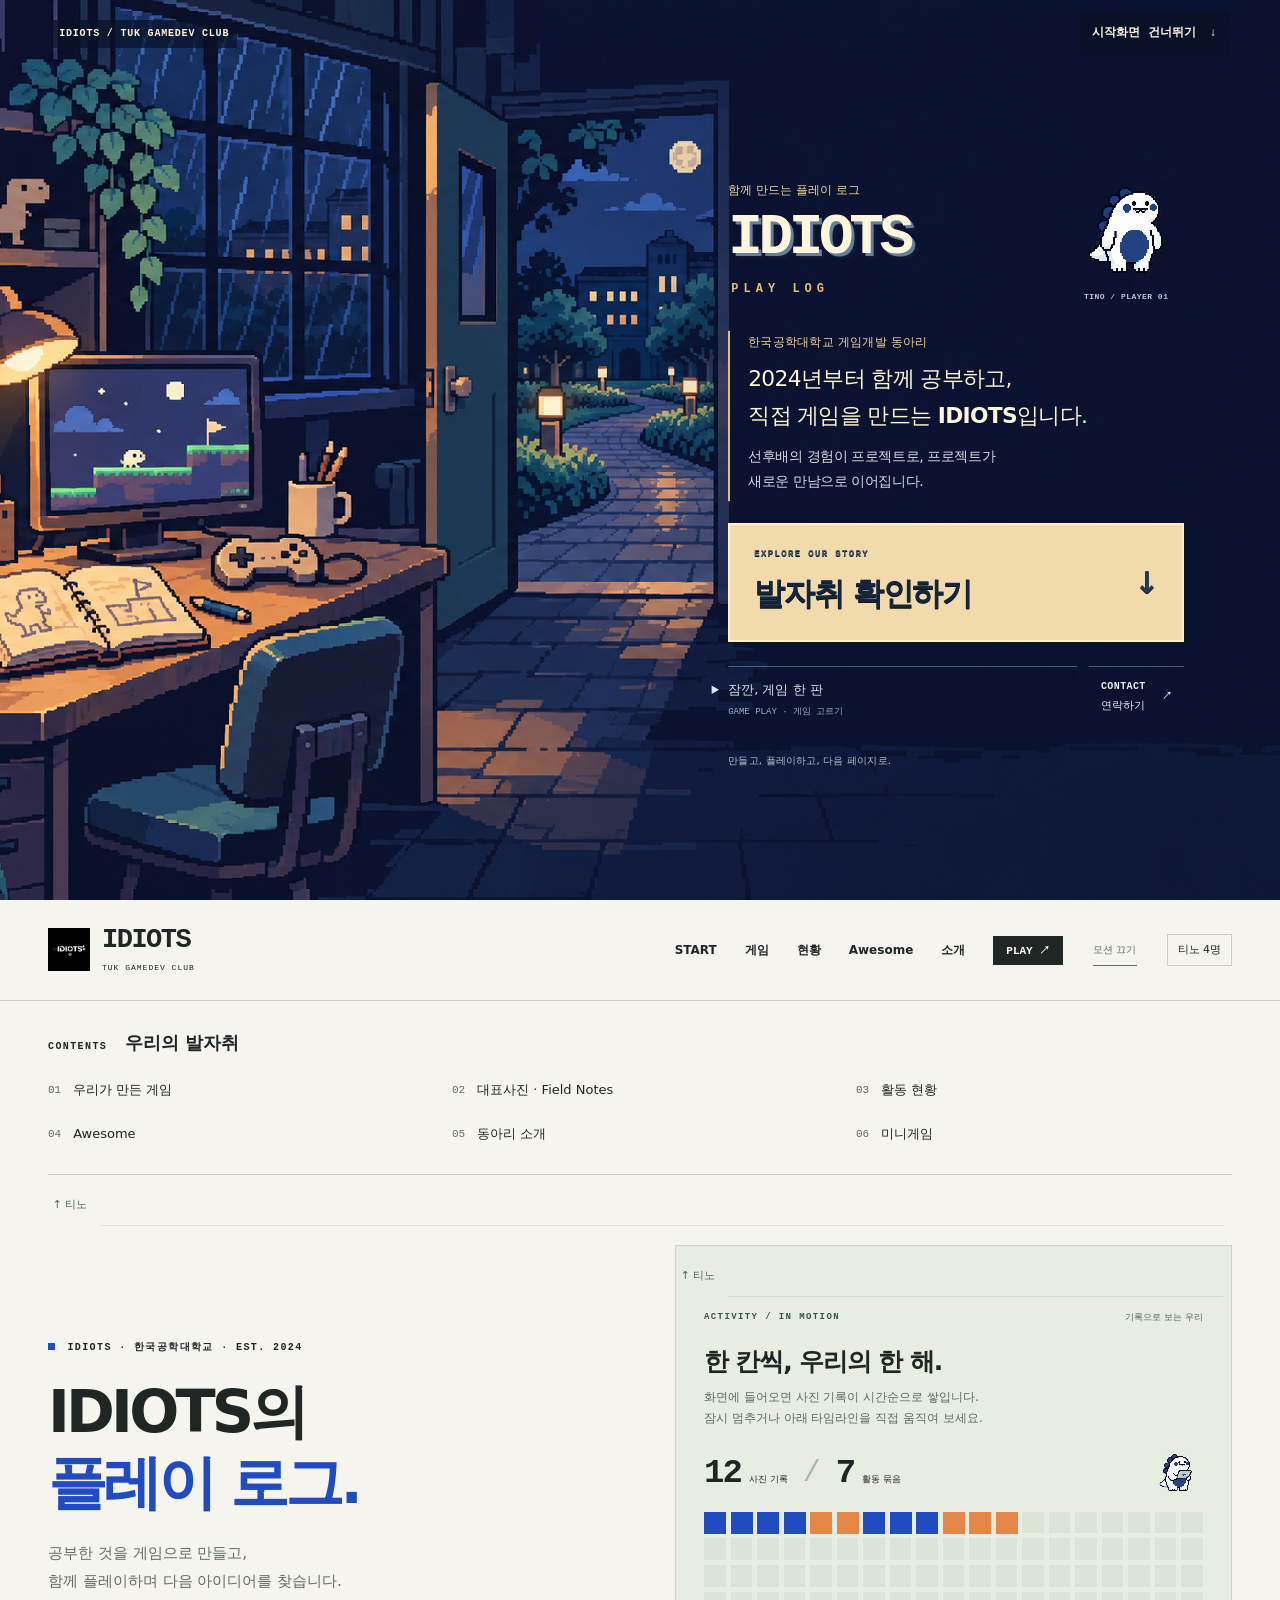
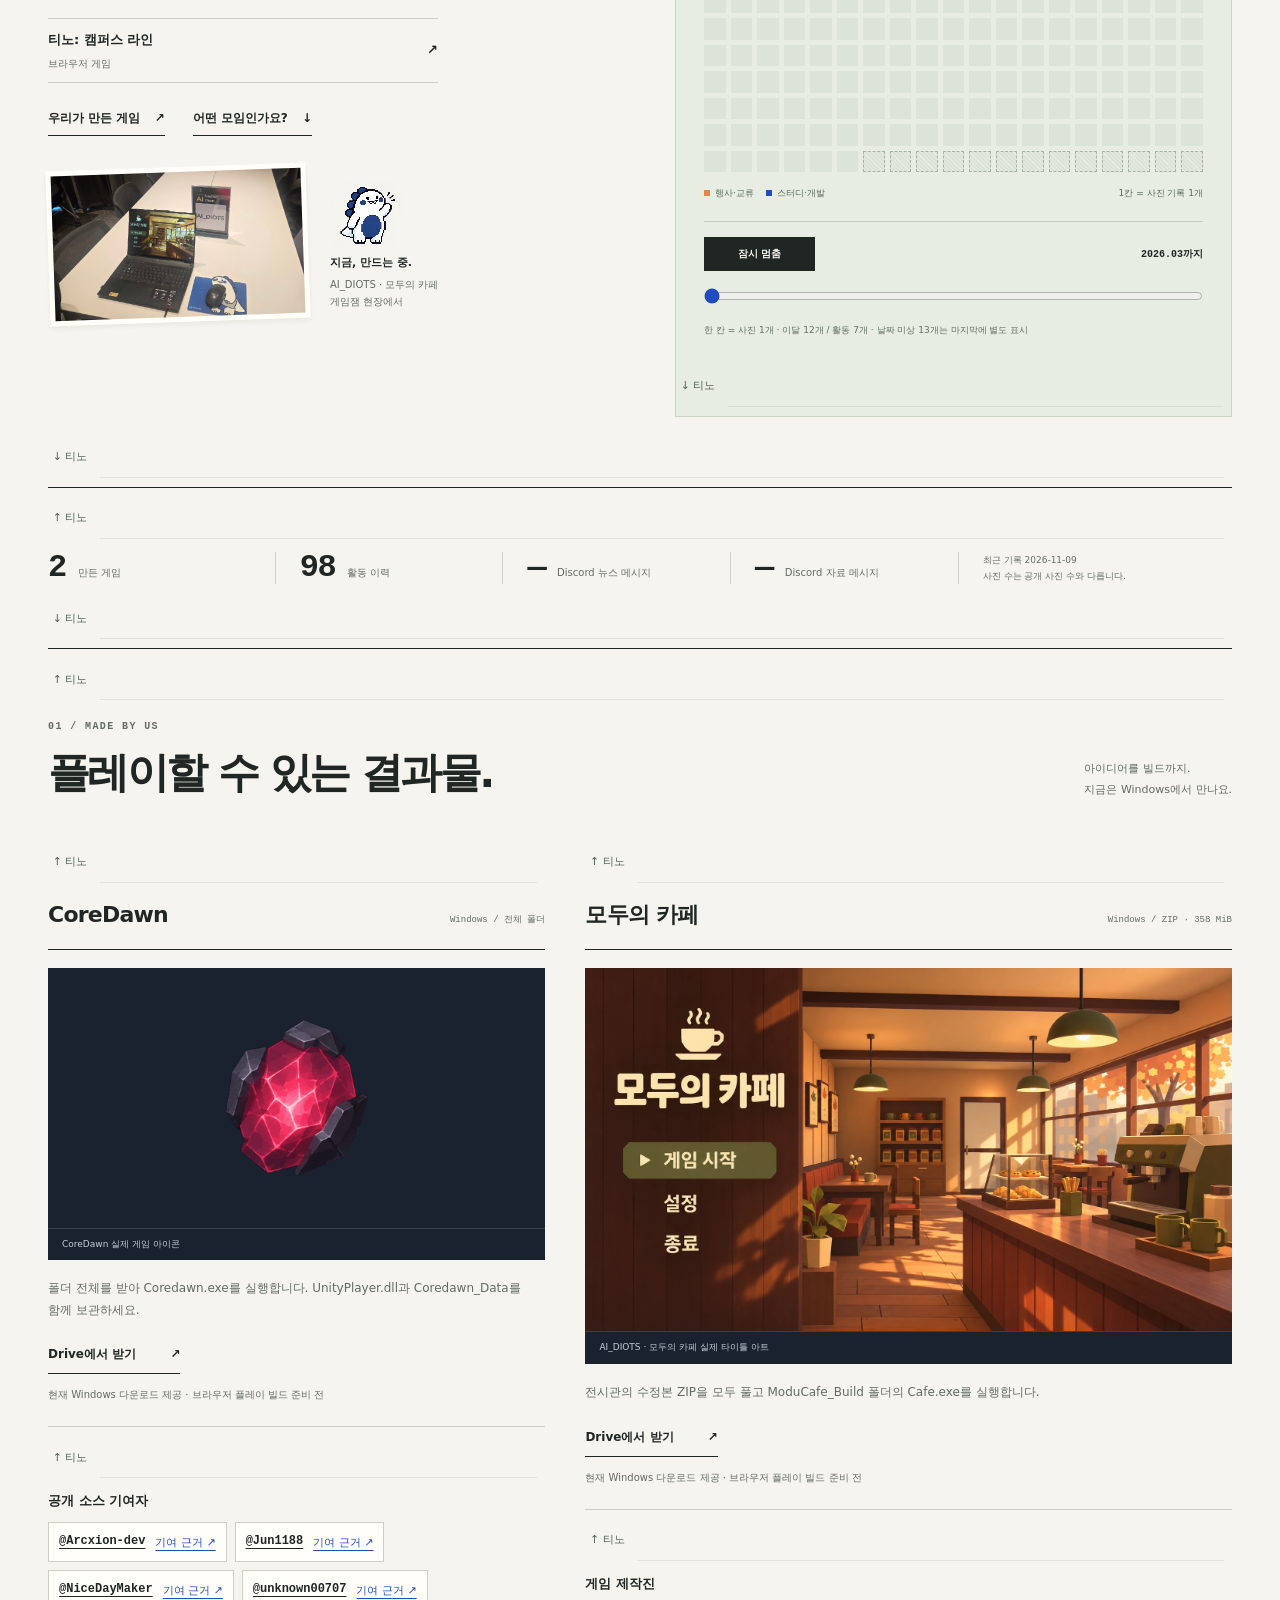
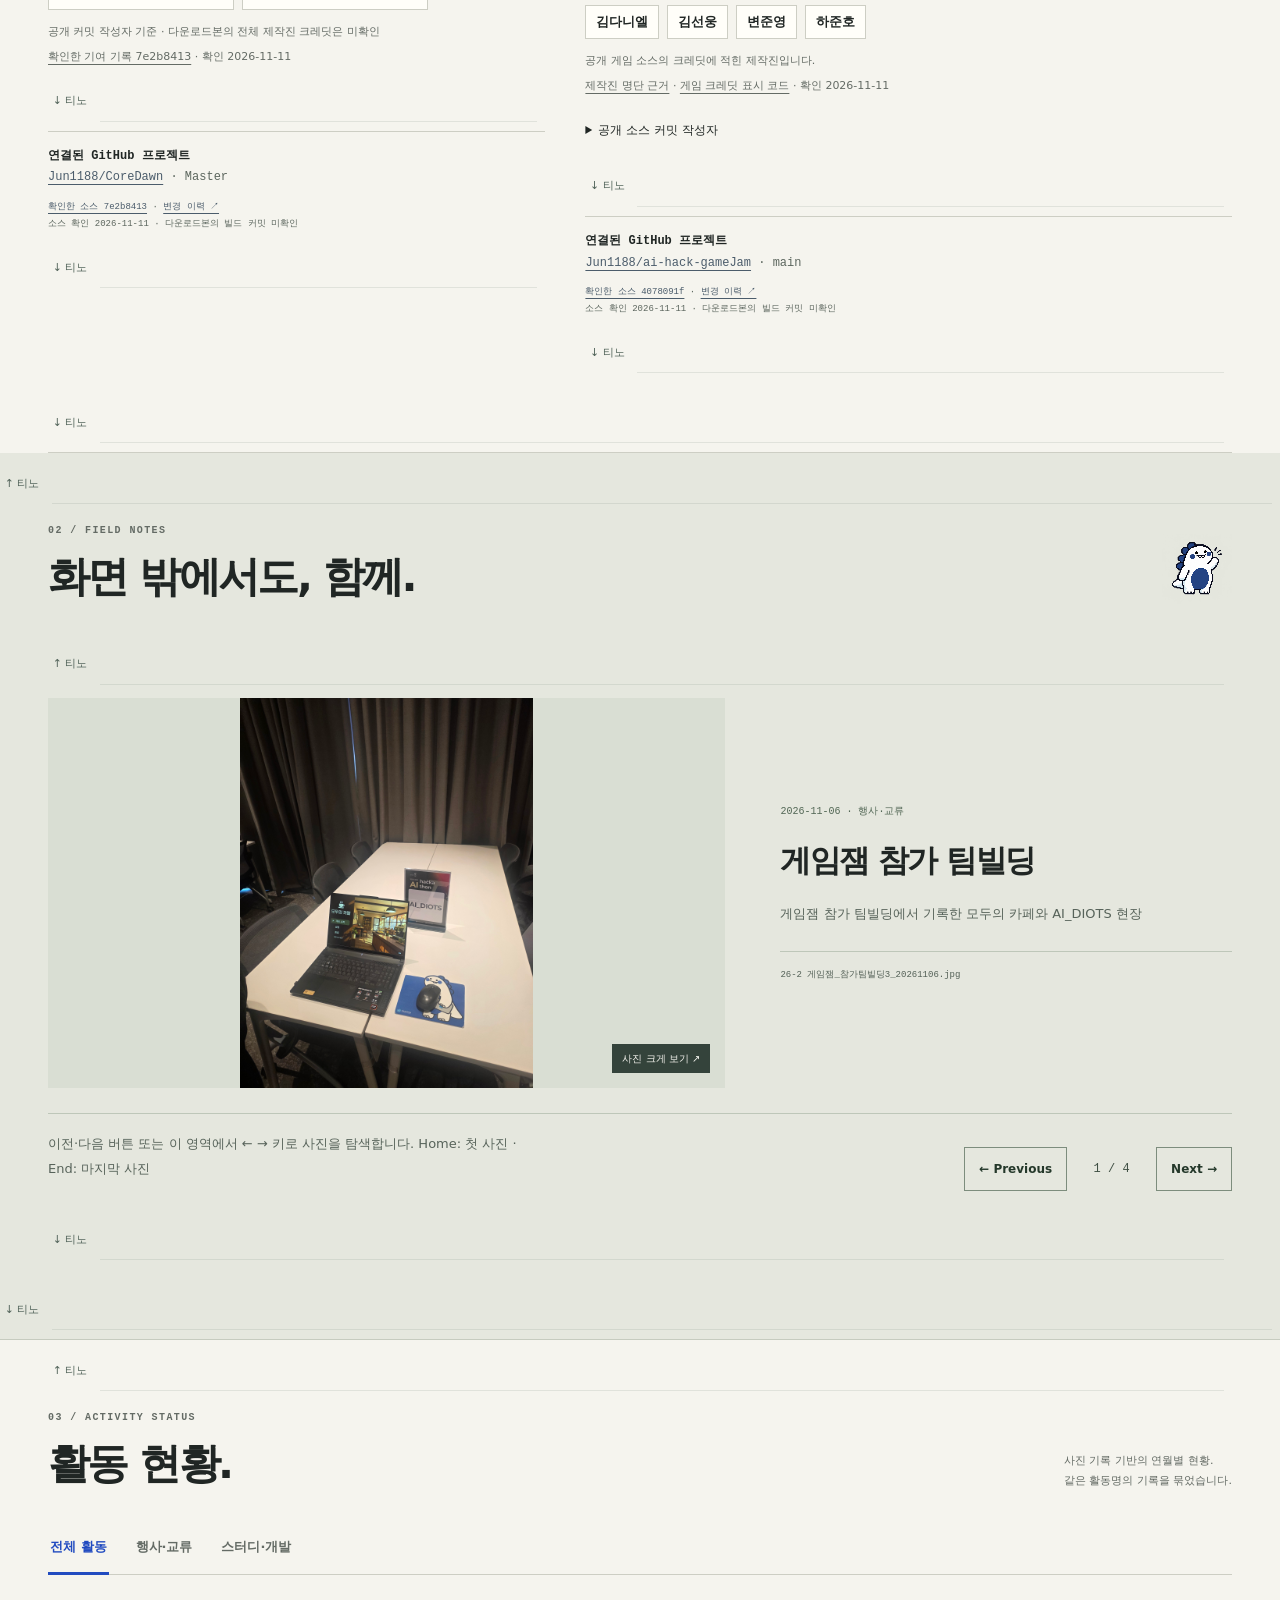
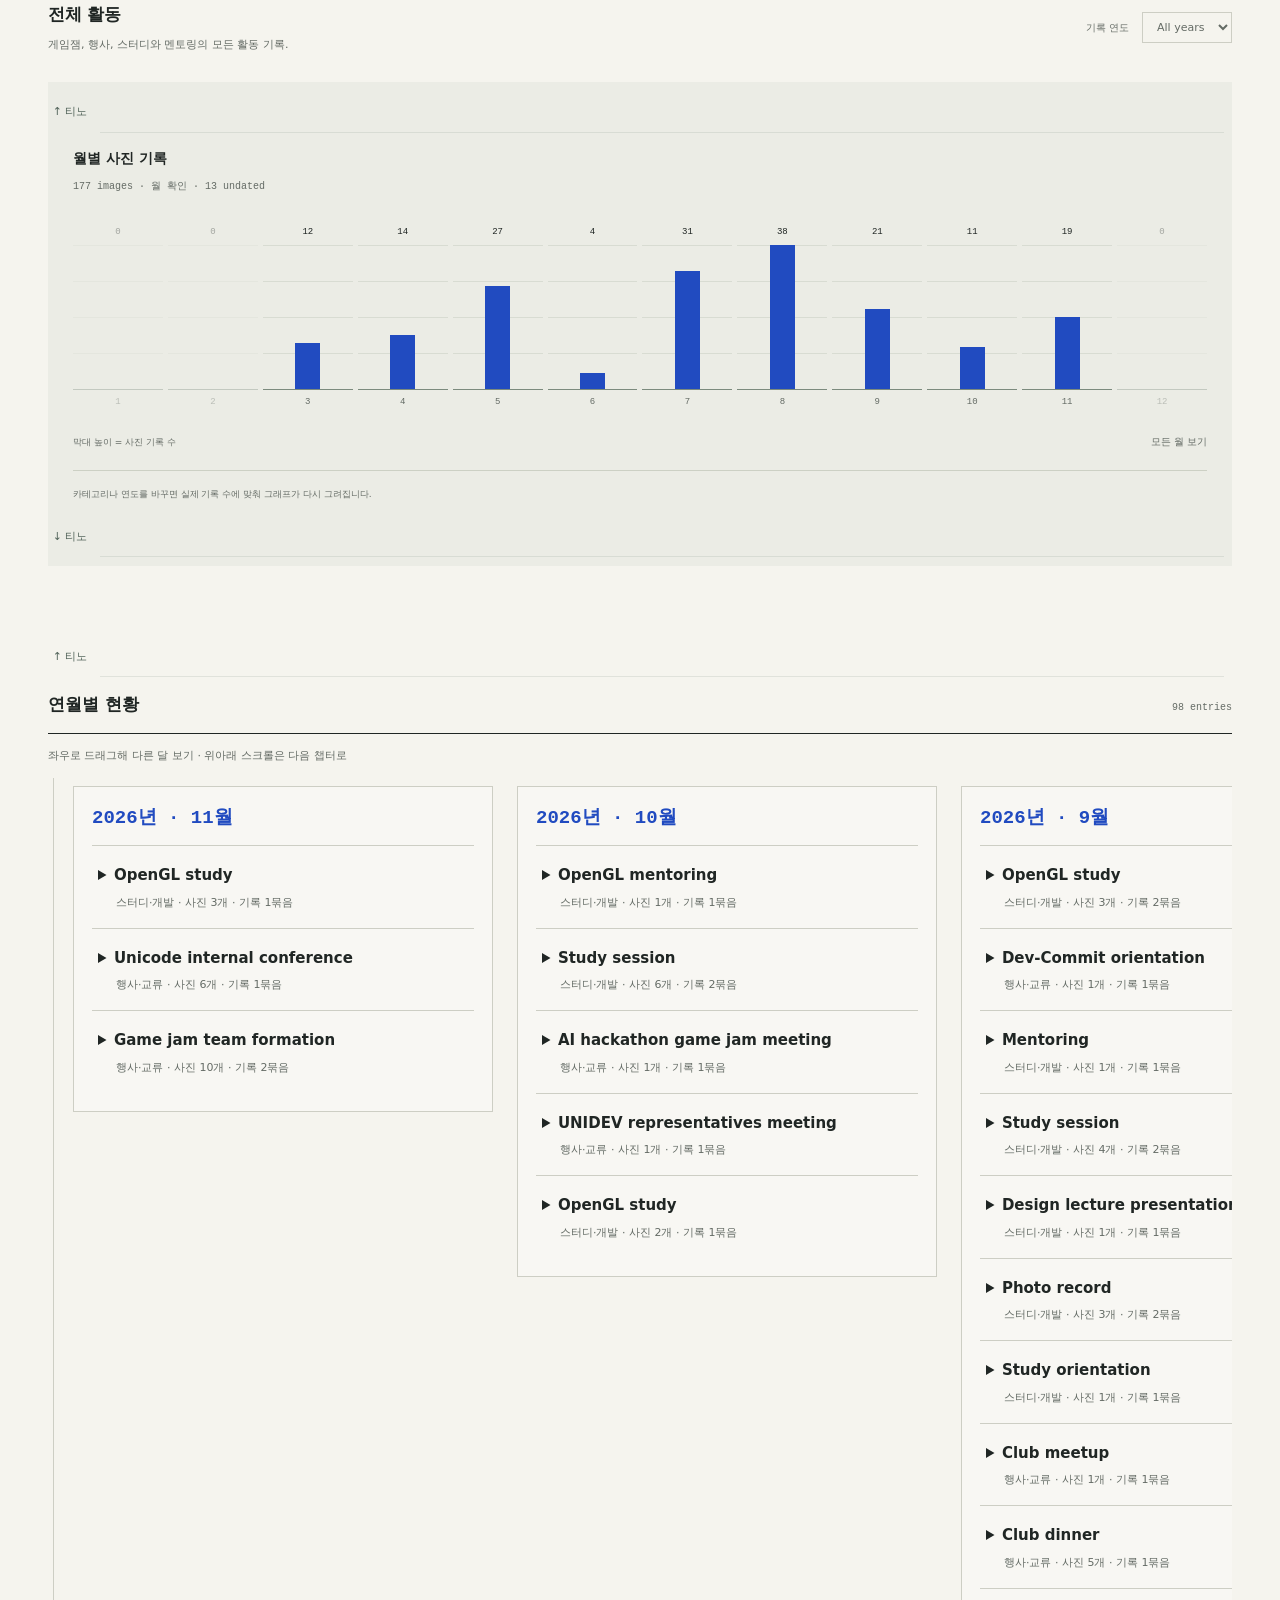
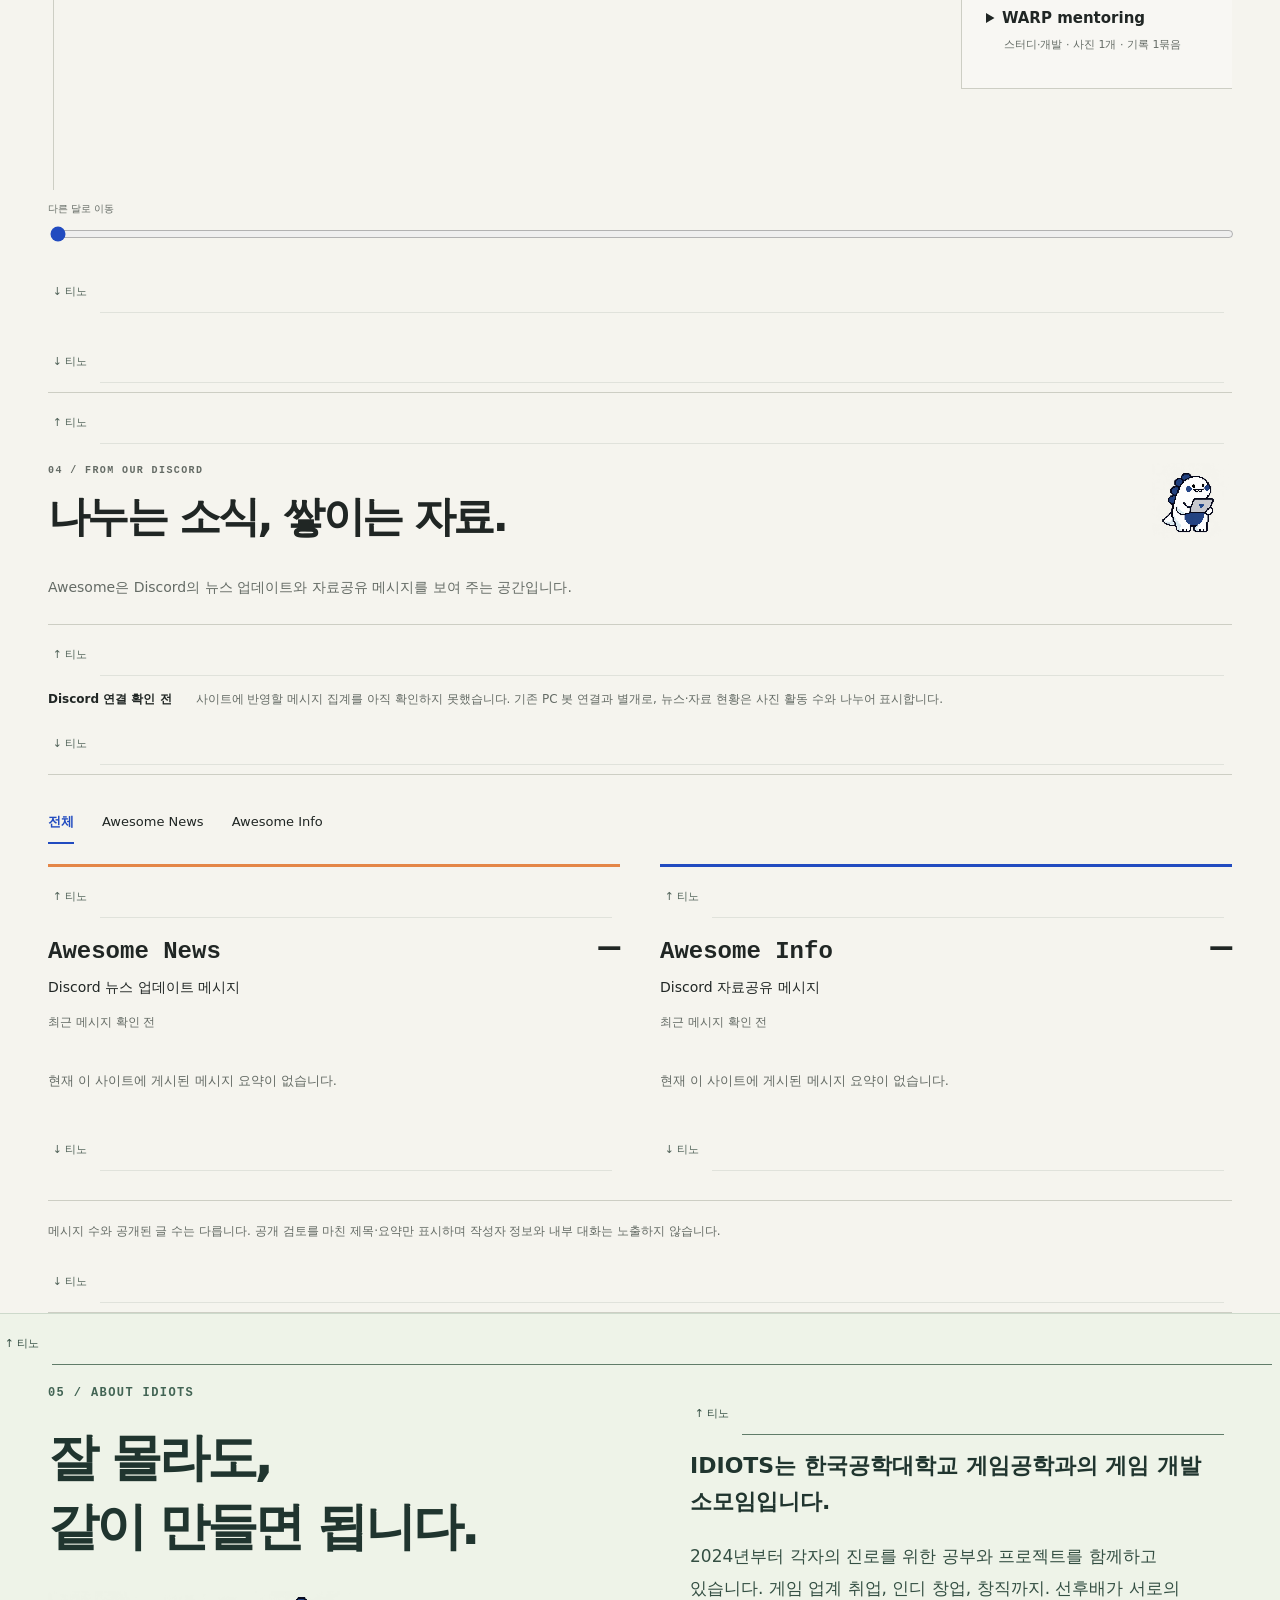
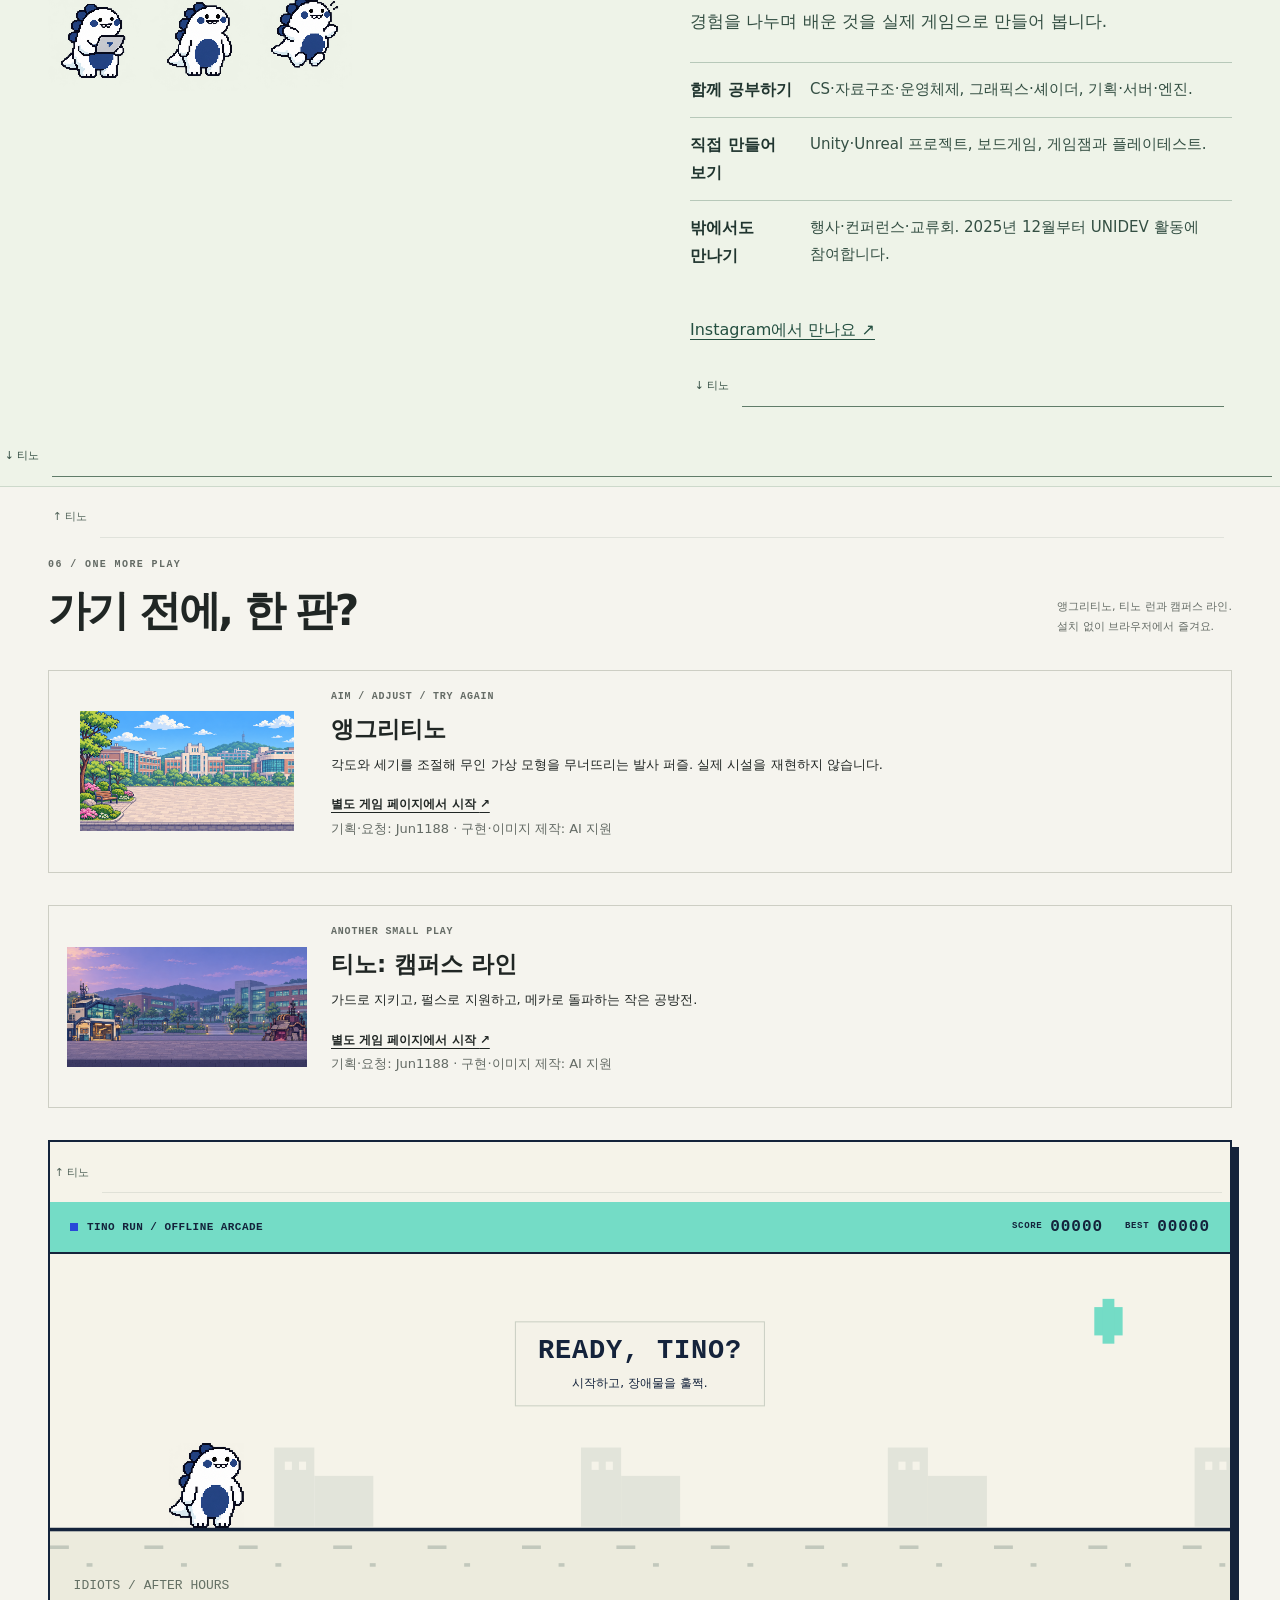
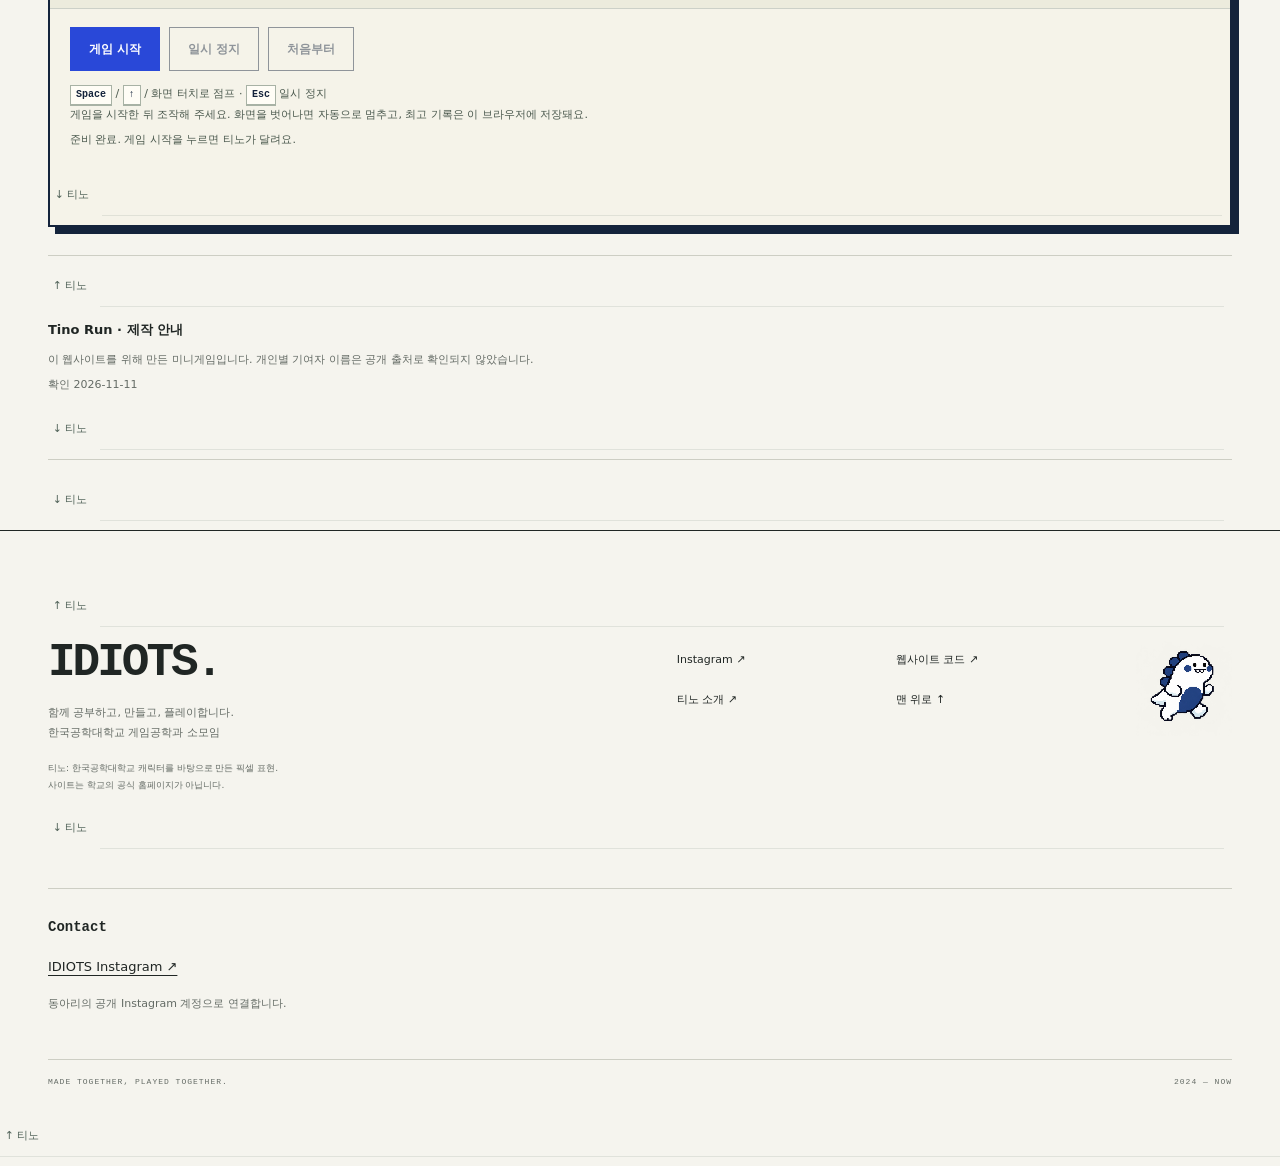
==== commit 150e67b1: "Sync verified club introduction and UNICON showcase from source 42e3a0d" ====
--- a/index.html
+++ b/index.html
@@ -107,6 +107,10 @@
 #records-list{display:flex;align-items:flex-start;gap:24px;overflow-x:auto;overflow-y:hidden;padding:8px 4px 18px;margin:0;scrollbar-width:thin;touch-action:pan-x pan-y;cursor:grab;scroll-behavior:auto}
 #records-list.is-dragging{cursor:grabbing;user-select:none}#records-list>.activity-month{flex:0 0 min(88%,420px);min-width:0;margin:0;padding:0 18px 18px;border:1px solid var(--line);background:#ffffff50}.activity-month-heading{margin-top:16px}.records-scroll-label{display:block;font-size:10px;color:var(--muted);margin-top:10px}.records-scroll{width:100%;height:30px;accent-color:var(--blue);cursor:ew-resize}
 
+/* About is core information, not a low-contrast dark interlude. */
+.club-section{background:#eef3e8;color:#20352f;border-block:1px solid #cdd9cb;padding:72px 0}.club-section .eyebrow{color:#426454;font-size:12px}.club-section h2{color:#20352f;font-size:clamp(36px,4vw,52px);line-height:1.35}.club-description .club-lead{color:#20352f;font-size:22px;line-height:1.65;font-weight:700}.club-description>p{color:#344f43;font-size:17px;line-height:1.9}.club-practices{border-color:#b7c8b9}.club-practices>div{border-color:#b7c8b9}.club-practices dt{font-size:16px;color:#20352f}.club-practices dd{font-size:15px;line-height:1.8;color:#344f43}.club-section .text-link{color:#244f40;font-size:16px;min-height:44px;display:inline-flex;align-items:center}
+@media(max-width:600px){.club-section{padding:48px 0}.club-description .club-lead{font-size:20px}.club-description>p{font-size:16px}.club-practices>div{grid-template-columns:1fr;gap:5px}.club-practices dt{font-size:15px}.club-practices dd{font-size:15px}}
+
 /* One stable Tino frame contains every reviewed photograph. Without JS every
    slide remains readable; only the navigation controls start hidden. */
 .update-card.field-notes{display:block;min-width:0}
@@ -155,8 +159,8 @@
 .tino-perch:after{content:"";position:absolute;top:50px;left:52px;right:8px;border-top:1px solid var(--tino-perch-line,#87978a30)}
 .tino-perch__call{position:absolute;top:8px;left:0;width:44px;min-height:44px;background:none;border:0;color:var(--tino-call,#506258);font:11px/1.4 var(--sans,sans-serif);cursor:pointer;pointer-events:auto;padding:2px}
 .tino-perch__call:hover{color:var(--tino-call-hover,var(--ink,#182821))}.tino-perch__call:focus-visible{outline:2px solid var(--tino-call-focus,var(--blue,#2357dc));outline-offset:1px}
-/* These tokens inherit into the nested introduction panel on the dark section. */
-#club{--tino-call:#c7dccc;--tino-call-hover:#fffef9;--tino-call-focus:#bfe0d0;--tino-perch-line:#718b7d}
+/* These tokens inherit into the nested introduction panel on the bright section. */
+#club{--tino-call:#344f43;--tino-call-hover:#182821;--tino-call-focus:#2357a0;--tino-perch-line:#607c69}
 .hero.tino-frame,#games.tino-frame,#updates.tino-frame,#archive.tino-frame,#awesome.tino-frame,#club.tino-frame,.arcade-section.tino-frame{padding-top:70px;padding-bottom:70px}
 #story-panel.tino-frame,.game-card.tino-frame,.update-card.tino-frame,.chart-card.tino-frame,.records.tino-frame,.discord-status.tino-frame,.discord-category.tino-frame,.club-description.tino-frame,.foot-inner.tino-frame,.project-credits.tino-frame{padding-top:64px;padding-bottom:64px}
 #dashboard.tino-frame{padding-top:64px;padding-bottom:64px}
@@ -262,6 +266,9 @@
 .start-play-menu{min-width:0;border-top:1px solid #aec1db66}.start-play-menu>summary{cursor:pointer;min-height:56px;padding:12px 0;list-style:disclosure-closed;color:#dce5ef;font-size:13px}.start-play-menu[open]>summary{list-style:disclosure-open}.start-play-menu>summary small{display:block;color:#9eb0c8;font:9px/1.7 var(--mono,monospace);margin-top:3px}.start-play-menu>summary:focus-visible{outline:3px solid #ffe1a3;outline-offset:3px}
 .start-game-intro{font-size:11px;color:#aabbd0;line-height:1.8;margin:0 0 12px}.start-screen #start-play-links{border-left:1px solid #69809c;padding-left:12px;gap:6px}.start-screen #start-play-links>a{grid-template-columns:33px minmax(0,1fr) 10px;min-height:54px;padding:9px 10px;border:1px solid #788ca45c;box-shadow:none;font-size:13px;background:#102039b0;gap:8px}.start-screen-code{font-size:8px}.start-screen-contact{margin:0;min-height:56px;padding:12px;font-size:10px;border:0;border-top:1px solid #aec1db66;background:transparent}.start-screen-contact small{display:block;margin:4px 0 0;font-size:11px}.start-screen-footnote{margin-top:20px}
 @media(max-width:360px){.start-screen-footprints{padding:20px 17px;font-size:25px}.start-secondary-menu{grid-template-columns:minmax(0,1fr) 88px;gap:10px}.start-screen #start-play-links>a{grid-template-columns:minmax(0,1fr) 10px;font-size:12px}.start-screen #start-play-links .start-screen-code{display:none}}
+
+/* Core club introduction above the existing primary CTA. */
+.start-club-intro{margin:0 0 22px;border-left:2px solid #e9bd73;padding:1px 0 1px 18px}.start-club-intro p{font-size:clamp(18px,1.7vw,22px);line-height:1.7;margin:6px 0;color:#fff5dc;letter-spacing:-.03em}.start-club-intro .start-club-label{font-size:12px;color:#f2d49d;letter-spacing:.02em;margin:0 0 8px}.start-club-intro .start-club-detail{font-size:14px;line-height:1.8;color:#d4deeb;margin-top:10px;max-width:32ch}
 </style>
 </head>
 <body><div id="scroll-world" class="scroll-world" aria-hidden="true"><i class="world-orbit"></i><i class="world-pixels"></i><span class="world-chapter">01 / PLAY</span><i class="world-progress"></i></div>
@@ -280,7 +287,7 @@
       <a id="start-loading-skip" href="#start-menu">기다리지 않고 메뉴 보기 <span aria-hidden="true">→</span></a>
     </div>
     <div class="start-menu" id="start-menu" tabindex="-1">
-      <p class="start-entry-note">우리가 만들고, 만나고, 함께 자란 기록.</p>
+      <div class="start-club-intro"><p class="start-club-label">한국공학대학교 게임개발 동아리</p><p>2024년부터 함께 공부하고,<br>직접 게임을 만드는 <strong>IDIOTS</strong>입니다.</p><p class="start-club-detail">선후배의 경험이 프로젝트로, 프로젝트가 새로운 만남으로 이어집니다.</p></div>
       <a class="start-screen-footprints" id="start-link-footprints" href="#main"><span><small>EXPLORE OUR STORY</small>발자취 확인하기</span><span aria-hidden="true">↓</span></a>
       <div class="start-secondary-menu">
       <details class="start-play-menu" id="start-game-menu"><summary><span>잠깐, 게임 한 판</span><small>GAME PLAY · 게임 고르기</small></summary><nav aria-label="게임 선택"><p class="start-game-intro">기록을 둘러보다 쉬어 가는 작은 아케이드.</p><div id="start-play-links"><a class="start-screen-play" id="start-link-demolition" href="games/tino-demolition/"><span class="start-screen-code">ANGRY</span><span>앵그리티노 <small>가상 모형 발사 퍼즐</small></span><span class="start-screen-arrow" aria-hidden="true">▶</span></a><a class="start-screen-play" id="start-link-run" href="#runner-game"><span class="start-screen-code">RUN</span><span>Tino Run <small>픽셀 러너</small></span><span class="start-screen-arrow" aria-hidden="true">▶</span></a><a class="start-screen-play" id="start-link-campus" href="games/tino-campus-defense/"><span class="start-screen-code">CAMPUS</span><span>티노: 캠퍼스 라인 <small>캠퍼스 공방전</small></span><span class="start-screen-arrow" aria-hidden="true">▶</span></a></div></nav></details>
@@ -316,7 +323,7 @@
 <figure class="game-photo"><img src="media/cafe-mainmenu.png" alt="모두의 카페 게임 시작 화면" loading="lazy"><figcaption>AI_DIOTS · 모두의 카페 실제 타이틀 아트</figcaption></figure><div class="game-details"><p>전시관의 수정본 ZIP을 모두 풀고 ModuCafe_Build 폴더의 Cafe.exe를 실행합니다.</p><a class="download" href="https://drive.google.com/file/d/1JLrFBByq6o6O8hliYxYYqJAMDFzBPbnm/view?usp=drivesdk">Drive에서 받기 <span aria-hidden="true">↗</span></a>
 <p class="build-note">현재 Windows 다운로드 제공 · 브라우저 플레이 빌드 준비 전</p><section class="project-credits" aria-labelledby="credits-ai-diots"><h4 id="credits-ai-diots">게임 제작진</h4><ul class="contributor-list production-creator-list"><li><span class="creator-name">김다니엘</span></li><li><span class="creator-name">김선웅</span></li><li><span class="creator-name">변준영</span></li><li><span class="creator-name">하준호</span></li></ul><p class="credits-note">공개 게임 소스의 크레딧에 적힌 제작진입니다.</p><p class="credits-source"><a href="https://github.com/Jun1188/ai-hack-gameJam/blob/4078091f9d08a3e026d8929ac27ec7e28c24f323/ai-hack-test/Assets/MainMenu/MainMenuController.cs#L119-L121">제작진 명단 근거</a> · <a href="https://github.com/Jun1188/ai-hack-gameJam/blob/4078091f9d08a3e026d8929ac27ec7e28c24f323/ai-hack-test/Assets/MainMenu/MainMenuController.cs#L199-L201">게임 크레딧 표시 코드</a> · 확인 2026-11-11</p><details class="source-credit-details"><summary>공개 소스 커밋 작성자</summary><p class="credits-note">게임 제작진과 중복될 수 있는 커밋 작성 계정입니다. 이름과 계정을 임의로 연결하지 않았습니다.</p><ul class="contributor-list"><li><a class="contributor-profile" href="https://github.com/Jun1188">@Jun1188</a> <a class="credit-evidence" href="https://github.com/Jun1188/ai-hack-gameJam/commit/4078091f9d08a3e026d8929ac27ec7e28c24f323" aria-label="Jun1188의 공개 기여 커밋 확인">기여 근거 ↗</a></li><li><a class="contributor-profile" href="https://github.com/manju0130">@manju0130</a> <a class="credit-evidence" href="https://github.com/Jun1188/ai-hack-gameJam/commit/a7c99d69322a752760f64e03f9eeaddf9265e903" aria-label="manju0130의 공개 기여 커밋 확인">기여 근거 ↗</a></li></ul><p class="credits-source"><a href="https://github.com/Jun1188/ai-hack-gameJam/commits/4078091f9d08a3e026d8929ac27ec7e28c24f323">확인한 기여 기록 4078091f</a> · 확인 2026-11-11</p></details></section><div class="revision source-hook" data-source-repository="Jun1188/ai-hack-gameJam"><p><b>연결된 GitHub 프로젝트</b><br><a href="https://github.com/Jun1188/ai-hack-gameJam">Jun1188/ai-hack-gameJam</a> · main</p><a href="https://github.com/Jun1188/ai-hack-gameJam/tree/4078091f9d08a3e026d8929ac27ec7e28c24f323">확인한 소스 4078091f</a> · <a href="https://github.com/Jun1188/ai-hack-gameJam/commits/main">변경 이력 ↗</a>
 <br>소스 확인 2026-11-11 · 다운로드본의 빌드 커밋 미확인</div></div></article></div></section>
-<section class="field-section" id="updates" aria-labelledby="updates-title"><div class="wrap"><div class="section-heading"><div><p class="eyebrow">02 / FIELD NOTES</p><h2 id="updates-title">화면 밖에서도, 함께.</h2></div><span class="tino-sprite tino-wave" role="img" aria-label="손을 흔드는 픽셀 티노"></span></div><div class="update-grid"><div class="update-card field-notes" id="field-notes" aria-label="활동 대표사진"><div class="field-notes-slides" id="field-notes-slides"><article class="field-note-slide" data-field-note="0067a9a426e4c8bda701f75c"><a class="field-note-media" href="media/gamejam-20261106.jpg" aria-label="게임잼 참가 팀빌딩 · 사진 크게 보기"><img src="media/gamejam-20261106.jpg" alt="AI_DIOTS 안내판 옆 노트북에 실행된 모두의 카페" loading="lazy" decoding="async"><span class="field-note-loading" hidden>사진을 불러오는 중입니다.</span><span class="field-note-error" hidden>사진을 불러오지 못했습니다.<br>사진 링크를 다시 열어 보세요.</span><span class="field-note-open" aria-hidden="true">사진 크게 보기 ↗</span></a><div class="field-note-copy"><p class="kicker"><time datetime="2026-11-06">2026-11-06</time> · 행사·교류</p><h3>게임잼 참가 팀빌딩</h3><p class="field-note-caption">게임잼 참가 팀빌딩에서 기록한 모두의 카페와 AI_DIOTS 현장</p><small>26-2 게임잼_참가팀빌딩3_20261106.jpg</small></div></article><article class="field-note-slide" data-field-note="35cbfbac707b6f84c4a1841b"><a class="field-note-media" href="media/meetup-20260904.jpg" aria-label="Club meetup · 사진 크게 보기"><img src="media/meetup-20260904.jpg" alt="야외에서 함께 촬영한 동아리 교류회 단체사진" loading="lazy" decoding="async"><span class="field-note-loading" hidden>사진을 불러오는 중입니다.</span><span class="field-note-error" hidden>사진을 불러오지 못했습니다.<br>사진 링크를 다시 열어 보세요.</span><span class="field-note-open" aria-hidden="true">사진 크게 보기 ↗</span></a><div class="field-note-copy"><p class="kicker"><time datetime="2026-09-04">2026-09-04</time> · 행사·교류</p><h3>Club meetup</h3><p class="field-note-caption">2026.09.04 · 동아리 교류회 단체사진</p><small></small></div></article><article class="field-note-slide" data-field-note="e9c9729b7ed22995e0e6e381"><a class="field-note-media" href="media/nc-20260715.jpg" aria-label="NC company visit · 사진 크게 보기"><img src="media/nc-20260715.jpg" alt="NC 전시물 앞에서 함께 촬영한 동아리 단체사진" loading="lazy" decoding="async"><span class="field-note-loading" hidden>사진을 불러오는 중입니다.</span><span class="field-note-error" hidden>사진을 불러오지 못했습니다.<br>사진 링크를 다시 열어 보세요.</span><span class="field-note-open" aria-hidden="true">사진 크게 보기 ↗</span></a><div class="field-note-copy"><p class="kicker"><time datetime="2026-07-15">2026-07-15</time> · 행사·교류</p><h3>NC company visit</h3><p class="field-note-caption">2026.07.15 · NC 기업탐방 단체사진</p><small></small></div></article><article class="field-note-slide" data-field-note="183fc806a41a73912546807f"><a class="field-note-media" href="media/playx4-20260523.jpg" aria-label="PlayX4 · 사진 크게 보기"><img src="media/playx4-20260523.jpg" alt="PlayX4 전시장 로비에서 촬영한 동아리 단체사진" loading="lazy" decoding="async"><span class="field-note-loading" hidden>사진을 불러오는 중입니다.</span><span class="field-note-error" hidden>사진을 불러오지 못했습니다.<br>사진 링크를 다시 열어 보세요.</span><span class="field-note-open" aria-hidden="true">사진 크게 보기 ↗</span></a><div class="field-note-copy"><p class="kicker"><time datetime="2026-05-23">2026-05-23</time> · 행사·교류</p><h3>PlayX4</h3><p class="field-note-caption">2026.05.23 · PlayX4 방문 단체사진</p><small></small></div></article></div><div class="field-notes-controls" id="field-notes-controls" hidden><p class="field-notes-help" id="field-notes-help">이전·다음 버튼 또는 이 영역에서 ← → 키로 사진을 탐색합니다. Home: 첫 사진 · End: 마지막 사진</p><div class="field-notes-transport"><button type="button" id="field-notes-prev" aria-controls="field-notes-slides" aria-label="이전 대표사진">← Previous</button><span id="field-notes-count" aria-live="off"></span><button type="button" id="field-notes-next" aria-controls="field-notes-slides" aria-label="다음 대표사진">Next →</button></div></div><p class="field-notes-status" id="field-notes-status" role="status" aria-live="polite" aria-atomic="true"></p></div></div></div></section>
+<section class="field-section" id="updates" aria-labelledby="updates-title"><div class="wrap"><div class="section-heading"><div><p class="eyebrow">02 / FIELD NOTES</p><h2 id="updates-title">화면 밖에서도, 함께.</h2></div><span class="tino-sprite tino-wave" role="img" aria-label="손을 흔드는 픽셀 티노"></span></div><div class="update-grid"><div class="update-card field-notes" id="field-notes" aria-label="활동 대표사진"><div class="field-notes-slides" id="field-notes-slides"><article class="field-note-slide" data-field-note="0067a9a426e4c8bda701f75c"><a class="field-note-media" href="media/gamejam-20261106.jpg" aria-label="게임잼 참가 팀빌딩 · 사진 크게 보기"><img src="media/gamejam-20261106.jpg" alt="AI_DIOTS 안내판 옆 노트북에 실행된 모두의 카페" loading="lazy" decoding="async"><span class="field-note-loading" hidden>사진을 불러오는 중입니다.</span><span class="field-note-error" hidden>사진을 불러오지 못했습니다.<br>사진 링크를 다시 열어 보세요.</span><span class="field-note-open" aria-hidden="true">사진 크게 보기 ↗</span></a><div class="field-note-copy"><p class="kicker"><time datetime="2026-11-06">2026-11-06</time> · 행사·교류</p><h3>게임잼 참가 팀빌딩</h3><p class="field-note-caption">게임잼 참가 팀빌딩에서 기록한 모두의 카페와 AI_DIOTS 현장</p><small>26-2 게임잼_참가팀빌딩3_20261106.jpg</small></div></article><article class="field-note-slide" data-field-note="bc5b54865f2cf59fb02466e4"><a class="field-note-media" href="media/unicon-demo-20260825.jpg" aria-label="CoreDawn, UNICON에서 만나다 · 사진 크게 보기"><img src="media/unicon-demo-20260825.jpg" alt="UNICON 행사장에서 여러 노트북으로 게임을 시연하고 설명하는 모습" loading="lazy" decoding="async"><span class="field-note-loading" hidden>사진을 불러오는 중입니다.</span><span class="field-note-error" hidden>사진을 불러오지 못했습니다.<br>사진 링크를 다시 열어 보세요.</span><span class="field-note-open" aria-hidden="true">사진 크게 보기 ↗</span></a><div class="field-note-copy"><p class="kicker"><time datetime="2026-08-25">2026-08-25</time> · 행사·교류</p><h3>CoreDawn, UNICON에서 만나다</h3><p class="field-note-description">교내 레벨업 프로그램과 연계해 동아리 안에서 팀을 꾸리고, 두 달간 함께 개발한 CoreDawn을 게임 전시회 UNICON에서 시연했습니다.</p><p class="field-note-caption">사진: 2026.08.25 UNICON 게임 시연 행사 현장</p><small>20260825_Unicon시연6.jpg</small></div></article><article class="field-note-slide" data-field-note="e9c9729b7ed22995e0e6e381"><a class="field-note-media" href="media/nc-20260715.jpg" aria-label="NC company visit · 사진 크게 보기"><img src="media/nc-20260715.jpg" alt="NC 전시물 앞에서 함께 촬영한 동아리 단체사진" loading="lazy" decoding="async"><span class="field-note-loading" hidden>사진을 불러오는 중입니다.</span><span class="field-note-error" hidden>사진을 불러오지 못했습니다.<br>사진 링크를 다시 열어 보세요.</span><span class="field-note-open" aria-hidden="true">사진 크게 보기 ↗</span></a><div class="field-note-copy"><p class="kicker"><time datetime="2026-07-15">2026-07-15</time> · 행사·교류</p><h3>NC company visit</h3><p class="field-note-caption">2026.07.15 · NC 기업탐방 단체사진</p><small></small></div></article><article class="field-note-slide" data-field-note="183fc806a41a73912546807f"><a class="field-note-media" href="media/playx4-20260523.jpg" aria-label="PlayX4 · 사진 크게 보기"><img src="media/playx4-20260523.jpg" alt="PlayX4 전시장 로비에서 촬영한 동아리 단체사진" loading="lazy" decoding="async"><span class="field-note-loading" hidden>사진을 불러오는 중입니다.</span><span class="field-note-error" hidden>사진을 불러오지 못했습니다.<br>사진 링크를 다시 열어 보세요.</span><span class="field-note-open" aria-hidden="true">사진 크게 보기 ↗</span></a><div class="field-note-copy"><p class="kicker"><time datetime="2026-05-23">2026-05-23</time> · 행사·교류</p><h3>PlayX4</h3><p class="field-note-caption">2026.05.23 · PlayX4 방문 단체사진</p><small></small></div></article></div><div class="field-notes-controls" id="field-notes-controls" hidden><p class="field-notes-help" id="field-notes-help">이전·다음 버튼 또는 이 영역에서 ← → 키로 사진을 탐색합니다. Home: 첫 사진 · End: 마지막 사진</p><div class="field-notes-transport"><button type="button" id="field-notes-prev" aria-controls="field-notes-slides" aria-label="이전 대표사진">← Previous</button><span id="field-notes-count" aria-live="off"></span><button type="button" id="field-notes-next" aria-controls="field-notes-slides" aria-label="다음 대표사진">Next →</button></div></div><p class="field-notes-status" id="field-notes-status" role="status" aria-live="polite" aria-atomic="true"></p></div></div></div></section>
 <section id="archive" class="section wrap archive" aria-labelledby="archive-title"><div class="section-heading"><div><p class="eyebrow">03 / ACTIVITY STATUS</p><h2 id="archive-title">활동 현황.</h2></div><p class="section-note">사진 기록 기반의 연월별 현황.<br>같은 활동명의 기록을 묶었습니다.</p></div><nav class="archive-tabs" aria-label="활동 카테고리"><a href="#activity-all" id="activity-all">전체 활동</a><a href="#activity-news" id="activity-news">행사·교류</a><a href="#activity-info" id="activity-info">스터디·개발</a></nav><div id="explorer" hidden><div class="archive-heading"><div><h3 id="exhibit-name"></h3><p id="exhibit-description"></p></div><label class="year">기록 연도 <select id="year-filter" aria-label="기록 연도"></select></label></div><div class="explorer-grid"><section class="chart-card" aria-label="월별 사진 기록 그래프"><header><h4>월별 사진 기록</h4><p id="chart-summary"></p></header><div class="chart" id="month-chart" role="group" aria-label="월을 눌러 활동 기록 필터링"></div><div class="chart-foot"><span>막대 높이 = 사진 기록 수</span><button type="button" class="link-btn" id="clear-month">모든 월 보기</button></div><p class="chart-note">카테고리나 연도를 바꾸면 실제 기록 수에 맞춰 그래프가 다시 그려집니다.</p></section><section class="records"><div class="records-head"><h4>연월별 현황</h4><span id="record-count" aria-live="polite"></span></div><p class="records-drag-hint" id="records-drag-hint">좌우로 드래그해 다른 달 보기 · 위아래 스크롤은 다음 챕터로</p><ul id="records-list" aria-label="연월별 활동 기록" aria-describedby="records-drag-hint" tabindex="0"></ul><label class="records-scroll-label" for="records-scroll">다른 달로 이동</label><input id="records-scroll" class="records-scroll" type="range" min="0" max="1000" value="0" step="1" aria-label="연월별 현황 좌우 이동"><button id="more" class="more" type="button">이전 달 더 보기 ↓</button></section></div></div><noscript><details open><summary>활동 기록</summary><ul><li class="activity-month"><h5 class="activity-month-heading">2026년 · 11월</h5><details class="activity-cluster"><summary><strong>OpenGL study</strong><span class="cluster-count">스터디·개발 · 사진 3개 · 기록 1묶음</span></summary><ul><li>2026-11-09 · 스터디·개발 · OpenGL study · 3 images</li></ul></details><details class="activity-cluster"><summary><strong>Unicode internal conference</strong><span class="cluster-count">행사·교류 · 사진 6개 · 기록 1묶음</span></summary><ul><li>2026-11-07 · 행사·교류 · Unicode internal conference · 6 images</li></ul></details><details class="activity-cluster"><summary><strong>Game jam team formation</strong><span class="cluster-count">행사·교류 · 사진 10개 · 기록 2묶음</span></summary><ul><li>2026-11-06 · 행사·교류 · Game jam team formation · 6 images</li><li>2026-11-05 · 행사·교류 · Game jam team formation · 4 images</li></ul></details></li><li class="activity-month"><h5 class="activity-month-heading">2026년 · 10월</h5><details class="activity-cluster"><summary><strong>OpenGL mentoring</strong><span class="cluster-count">스터디·개발 · 사진 1개 · 기록 1묶음</span></summary><ul><li>2026-10-26 · 스터디·개발 · OpenGL mentoring · 1 images</li></ul></details><details class="activity-cluster"><summary><strong>Study session</strong><span class="cluster-count">스터디·개발 · 사진 6개 · 기록 2묶음</span></summary><ul><li>2026-10-22 · 스터디·개발 · Study session · 2 images</li><li>2026-10-08 · 스터디·개발 · Study session · 4 images</li></ul></details><details class="activity-cluster"><summary><strong>AI hackathon game jam meeting</strong><span class="cluster-count">행사·교류 · 사진 1개 · 기록 1묶음</span></summary><ul><li>2026-10-09 · 행사·교류 · AI hackathon game jam meeting · 1 images</li></ul></details><details class="activity-cluster"><summary><strong>UNIDEV representatives meeting</strong><span class="cluster-count">행사·교류 · 사진 1개 · 기록 1묶음</span></summary><ul><li>2026-10-06 · 행사·교류 · UNIDEV representatives meeting · 1 images</li></ul></details><details class="activity-cluster"><summary><strong>OpenGL study</strong><span class="cluster-count">스터디·개발 · 사진 2개 · 기록 1묶음</span></summary><ul><li>2026-10-01 · 스터디·개발 · OpenGL study · 2 images</li></ul></details></li><li class="activity-month"><h5 class="activity-month-heading">2026년 · 9월</h5><details class="activity-cluster"><summary><strong>OpenGL study</strong><span class="cluster-count">스터디·개발 · 사진 3개 · 기록 2묶음</span></summary><ul><li>2026-09-28 · 스터디·개발 · OpenGL study · 2 images</li><li>2026-09-21 · 스터디·개발 · OpenGL study · 1 images</li></ul></details><details class="activity-cluster"><summary><strong>Dev-Commit orientation</strong><span class="cluster-count">행사·교류 · 사진 1개 · 기록 1묶음</span></summary><ul><li>2026-09-19 · 행사·교류 · Dev-Commit orientation · 1 images</li></ul></details><details class="activity-cluster"><summary><strong>Mentoring</strong><span class="cluster-count">스터디·개발 · 사진 1개 · 기록 1묶음</span></summary><ul><li>2026-09-18 · 스터디·개발 · Mentoring · 1 images</li></ul></details><details class="activity-cluster"><summary><strong>Study session</strong><span class="cluster-count">스터디·개발 · 사진 4개 · 기록 2묶음</span></summary><ul><li>2026-09-17 · 스터디·개발 · Study session · 2 images</li><li>2026-09-03 · 스터디·개발 · Study session · 2 images</li></ul></details><details class="activity-cluster"><summary><strong>Design lecture presentation</strong><span class="cluster-count">스터디·개발 · 사진 1개 · 기록 1묶음</span></summary><ul><li>2026-09-17 · 스터디·개발 · Design lecture presentation · 1 images</li></ul></details><details class="activity-cluster"><summary><strong>Photo record</strong><span class="cluster-count">스터디·개발 · 사진 3개 · 기록 2묶음</span></summary><ul><li>2026-09-16 · 스터디·개발 · Photo record · 1 images</li><li>2026-09-10 · 스터디·개발 · Photo record · 2 images</li></ul></details><details class="activity-cluster"><summary><strong>Study orientation</strong><span class="cluster-count">스터디·개발 · 사진 1개 · 기록 1묶음</span></summary><ul><li>2026-09-12 · 스터디·개발 · Study orientation · 1 images</li></ul></details><details class="activity-cluster"><summary><strong>Club meetup</strong><span class="cluster-count">행사·교류 · 사진 1개 · 기록 1묶음</span></summary><ul><li>2026-09-04 · 행사·교류 · Club meetup · 1 images</li></ul></details><details class="activity-cluster"><summary><strong>Club dinner</strong><span class="cluster-count">행사·교류 · 사진 5개 · 기록 1묶음</span></summary><ul><li>2026-09-04 · 행사·교류 · Club dinner · 5 images</li></ul></details><details class="activity-cluster"><summary><strong>WARP mentoring</strong><span class="cluster-count">스터디·개발 · 사진 1개 · 기록 1묶음</span></summary><ul><li>2026-09-03 · 스터디·개발 · WARP mentoring · 1 images</li></ul></details></li><li class="activity-month"><h5 class="activity-month-heading">2026년 · 8월</h5><details class="activity-cluster"><summary><strong>Operating systems mentoring</strong><span class="cluster-count">스터디·개발 · 사진 6개 · 기록 3묶음</span></summary><ul><li>2026-08-27 · 스터디·개발 · Operating systems mentoring · 1 images</li><li>2026-08-13 · 스터디·개발 · Operating systems mentoring · 3 images</li><li>2026-08-06 · 스터디·개발 · Operating systems mentoring · 2 images</li></ul></details><details class="activity-cluster"><summary><strong>Unicon game demo</strong><span class="cluster-count">행사·교류 · 사진 10개 · 기록 1묶음</span></summary><ul><li>2026-08-25 · 행사·교류 · Unicon game demo · 10 images</li></ul></details><details class="activity-cluster"><summary><strong>Unicon</strong><span class="cluster-count">행사·교류 · 사진 2개 · 기록 1묶음</span></summary><ul><li>2026-08-25 · 행사·교류 · Unicon · 2 images</li></ul></details><details class="activity-cluster"><summary><strong>Level Up live development</strong><span class="cluster-count">행사·교류 · 사진 1개 · 기록 1묶음</span></summary><ul><li>2026-08-24 · 행사·교류 · Level Up live development · 1 images</li></ul></details><details class="activity-cluster"><summary><strong>Level Up build submission</strong><span class="cluster-count">행사·교류 · 사진 1개 · 기록 1묶음</span></summary><ul><li>2026-08-21 · 행사·교류 · Level Up build submission · 1 images</li></ul></details><details class="activity-cluster"><summary><strong>Level Up session</strong><span class="cluster-count">행사·교류 · 사진 5개 · 기록 3묶음</span></summary><ul><li>2026-08-19 · 행사·교류 · Level Up session · 2 images</li><li>2026-08-16 · 행사·교류 · Level Up session · 2 images</li><li>2026-08-07 · 행사·교류 · Level Up session · 1 images</li></ul></details><details class="activity-cluster"><summary><strong>Club meetup</strong><span class="cluster-count">행사·교류 · 사진 6개 · 기록 4묶음</span></summary><ul><li>2026-08-19 · 행사·교류 · Club meetup · 1 images</li><li>2026-08-12 · 행사·교류 · Club meetup · 2 images</li><li>2026-08-05 · 행사·교류 · Club meetup · 2 images</li><li>2026-08 · 일자 미상 · 행사·교류 · Club meetup · 1 images</li></ul></details><details class="activity-cluster"><summary><strong>Graphics mentoring</strong><span class="cluster-count">스터디·개발 · 사진 2개 · 기록 2묶음</span></summary><ul><li>2026-08-18 · 스터디·개발 · Graphics mentoring · 1 images</li><li>2026-08-04 · 스터디·개발 · Graphics mentoring · 1 images</li></ul></details><details class="activity-cluster"><summary><strong>Game demo at the club meetup</strong><span class="cluster-count">행사·교류 · 사진 2개 · 기록 1묶음</span></summary><ul><li>2026-08-12 · 행사·교류 · Game demo at the club meetup · 2 images</li></ul></details><details class="activity-cluster"><summary><strong>Unity Networking Day</strong><span class="cluster-count">행사·교류 · 사진 3개 · 기록 1묶음</span></summary><ul><li>2026-08-08 · 행사·교류 · Unity Networking Day · 3 images</li></ul></details></li><li class="activity-month"><h5 class="activity-month-heading">2026년 · 7월</h5><details class="activity-cluster"><summary><strong>Level Up session</strong><span class="cluster-count">행사·교류 · 사진 12개 · 기록 6묶음</span></summary><ul><li>2026-07-31 · 행사·교류 · Level Up session · 2 images</li><li>2026-07-25 · 행사·교류 · Level Up session · 2 images</li><li>2026-07-24 · 행사·교류 · Level Up session · 2 images</li><li>2026-07-18 · 행사·교류 · Level Up session · 2 images</li><li>2026-07-10 · 행사·교류 · Level Up session · 2 images</li><li>2026-07-03 · 행사·교류 · Level Up session · 2 images</li></ul></details><details class="activity-cluster"><summary><strong>Operating systems mentoring</strong><span class="cluster-count">스터디·개발 · 사진 2개 · 기록 2묶음</span></summary><ul><li>2026-07-30 · 스터디·개발 · Operating systems mentoring · 1 images</li><li>2026-07-23 · 스터디·개발 · Operating systems mentoring · 1 images</li></ul></details><details class="activity-cluster"><summary><strong>Club meetup</strong><span class="cluster-count">행사·교류 · 사진 2개 · 기록 2묶음</span></summary><ul><li>2026-07-29 · 행사·교류 · Club meetup · 1 images</li><li>2026-07-15 · 행사·교류 · Club meetup · 1 images</li></ul></details><details class="activity-cluster"><summary><strong>Study session</strong><span class="cluster-count">스터디·개발 · 사진 2개 · 기록 2묶음</span></summary><ul><li>2026-07-22 · 스터디·개발 · Study session · 1 images</li><li>2026-07-12 · 스터디·개발 · Study session · 1 images</li></ul></details><details class="activity-cluster"><summary><strong>Social game session</strong><span class="cluster-count">행사·교류 · 사진 1개 · 기록 1묶음</span></summary><ul><li>2026-07-21 · 행사·교류 · Social game session · 1 images</li></ul></details><details class="activity-cluster"><summary><strong>NC company visit</strong><span class="cluster-count">행사·교류 · 사진 5개 · 기록 1묶음</span></summary><ul><li>2026-07-15 · 행사·교류 · NC company visit · 5 images</li></ul></details><details class="activity-cluster"><summary><strong>Study orientation</strong><span class="cluster-count">스터디·개발 · 사진 1개 · 기록 1묶음</span></summary><ul><li>2026-07-08 · 스터디·개발 · Study orientation · 1 images</li></ul></details><details class="activity-cluster"><summary><strong>Challenge recap</strong><span class="cluster-count">스터디·개발 · 사진 1개 · 기록 1묶음</span></summary><ul><li>2026-07-06 · 스터디·개발 · Challenge recap · 1 images</li></ul></details><details class="activity-cluster"><summary><strong>Photo record</strong><span class="cluster-count">스터디·개발 · 사진 2개 · 기록 2묶음</span></summary><ul><li>2026-07-04 · 스터디·개발 · Photo record · 1 images</li><li>2026-07-03 · 스터디·개발 · Photo record · 1 images</li></ul></details><details class="activity-cluster"><summary><strong>IDCON talk</strong><span class="cluster-count">행사·교류 · 사진 2개 · 기록 1묶음</span></summary><ul><li>2026-07-04 · 행사·교류 · IDCON talk · 2 images</li></ul></details><details class="activity-cluster"><summary><strong>Club challenge</strong><span class="cluster-count">스터디·개발 · 사진 1개 · 기록 1묶음</span></summary><ul><li>2026-07-02 · 스터디·개발 · Club challenge · 1 images</li></ul></details></li><li class="activity-month"><h5 class="activity-month-heading">2026년 · 6월</h5><details class="activity-cluster"><summary><strong>Level Up session</strong><span class="cluster-count">행사·교류 · 사진 4개 · 기록 2묶음</span></summary><ul><li>2026-06-25 · 행사·교류 · Level Up session · 2 images</li><li>2026-06-19 · 행사·교류 · Level Up session · 2 images</li></ul></details></li><li class="activity-month"><h5 class="activity-month-heading">2026년 · 5월</h5><details class="activity-cluster"><summary><strong>Game design activity</strong><span class="cluster-count">스터디·개발 · 사진 1개 · 기록 1묶음</span></summary><ul><li>2026-05-31 · 스터디·개발 · Game design activity · 1 images</li></ul></details><details class="activity-cluster"><summary><strong>Mentoring</strong><span class="cluster-count">스터디·개발 · 사진 3개 · 기록 3묶음</span></summary><ul><li>2026-05-30 · 스터디·개발 · Mentoring · 1 images</li><li>2026-05-26 · 스터디·개발 · Mentoring · 1 images</li><li>2026-05-02 · 스터디·개발 · Mentoring · 1 images</li></ul></details><details class="activity-cluster"><summary><strong>Game engine study</strong><span class="cluster-count">스터디·개발 · 사진 2개 · 기록 2묶음</span></summary><ul><li>2026-05-29 · 스터디·개발 · Game engine study · 1 images</li><li>2026-05-08 · 스터디·개발 · Game engine study · 1 images</li></ul></details><details class="activity-cluster"><summary><strong>PlayX4</strong><span class="cluster-count">행사·교류 · 사진 17개 · 기록 1묶음</span></summary><ul><li>2026-05-23 · 행사·교류 · PlayX4 · 17 images</li></ul></details><details class="activity-cluster"><summary><strong>Photo record</strong><span class="cluster-count">스터디·개발 · 사진 2개 · 기록 2묶음</span></summary><ul><li>2026-05-23 · 스터디·개발 · Photo record · 1 images</li><li>2026-05-22 · 스터디·개발 · Photo record · 1 images</li></ul></details><details class="activity-cluster"><summary><strong>Study session</strong><span class="cluster-count">스터디·개발 · 사진 2개 · 기록 1묶음</span></summary><ul><li>2026-05-16 · 스터디·개발 · Study session · 2 images</li></ul></details></li><li class="activity-month"><h5 class="activity-month-heading">2026년 · 4월</h5><details class="activity-cluster"><summary><strong>Mentoring</strong><span class="cluster-count">스터디·개발 · 사진 5개 · 기록 4묶음</span></summary><ul><li>2026-04-30 · 스터디·개발 · Mentoring · 2 images</li><li>2026-04-11 · 스터디·개발 · Mentoring · 1 images</li><li>2026-04-09 · 스터디·개발 · Mentoring · 1 images</li><li>2026-04-02 · 스터디·개발 · Mentoring · 1 images</li></ul></details><details class="activity-cluster"><summary><strong>Game design activity</strong><span class="cluster-count">스터디·개발 · 사진 4개 · 기록 2묶음</span></summary><ul><li>2026-04-12 · 스터디·개발 · Game design activity · 3 images</li><li>2026-04-05 · 스터디·개발 · Game design activity · 1 images</li></ul></details><details class="activity-cluster"><summary><strong>Board game meetup</strong><span class="cluster-count">행사·교류 · 사진 2개 · 기록 1묶음</span></summary><ul><li>2026-04-10 · 행사·교류 · Board game meetup · 2 images</li></ul></details><details class="activity-cluster"><summary><strong>Photo record</strong><span class="cluster-count">스터디·개발 · 사진 2개 · 기록 1묶음</span></summary><ul><li>2026-04-09 · 스터디·개발 · Photo record · 2 images</li></ul></details><details class="activity-cluster"><summary><strong>Data structures study</strong><span class="cluster-count">스터디·개발 · 사진 1개 · 기록 1묶음</span></summary><ul><li>2026-04-01 · 스터디·개발 · Data structures study · 1 images</li></ul></details></li><li class="activity-month"><h5 class="activity-month-heading">2026년 · 3월</h5><details class="activity-cluster"><summary><strong>Computer science study</strong><span class="cluster-count">스터디·개발 · 사진 3개 · 기록 1묶음</span></summary><ul><li>2026-03-31 · 스터디·개발 · Computer science study · 3 images</li></ul></details><details class="activity-cluster"><summary><strong>Game design activity</strong><span class="cluster-count">스터디·개발 · 사진 2개 · 기록 2묶음</span></summary><ul><li>2026-03-29 · 스터디·개발 · Game design activity · 1 images</li><li>2026-03-22 · 스터디·개발 · Game design activity · 1 images</li></ul></details><details class="activity-cluster"><summary><strong>UNIDEV general meeting</strong><span class="cluster-count">행사·교류 · 사진 2개 · 기록 1묶음</span></summary><ul><li>2026-03-28 · 행사·교류 · UNIDEV general meeting · 2 images</li></ul></details><details class="activity-cluster"><summary><strong>Mentoring materials</strong><span class="cluster-count">스터디·개발 · 사진 1개 · 기록 1묶음</span></summary><ul><li>2026-03-28 · 스터디·개발 · Mentoring materials · 1 images</li></ul></details><details class="activity-cluster"><summary><strong>Mentoring</strong><span class="cluster-count">스터디·개발 · 사진 1개 · 기록 1묶음</span></summary><ul><li>2026-03-26 · 스터디·개발 · Mentoring · 1 images</li></ul></details><details class="activity-cluster"><summary><strong>Club dinner</strong><span class="cluster-count">행사·교류 · 사진 3개 · 기록 1묶음</span></summary><ul><li>2026-03-17 · 행사·교류 · Club dinner · 3 images</li></ul></details></li><li class="activity-month"><h5 class="activity-month-heading">날짜 미상</h5><details class="activity-cluster"><summary><strong>Neople meetup planning</strong><span class="cluster-count">행사·교류 · 사진 1개 · 기록 1묶음</span></summary><ul><li>Undated · 행사·교류 · Neople meetup planning · 1 images</li></ul></details><details class="activity-cluster"><summary><strong>NC company visit</strong><span class="cluster-count">행사·교류 · 사진 2개 · 기록 1묶음</span></summary><ul><li>Undated · 행사·교류 · NC company visit · 2 images</li></ul></details><details class="activity-cluster"><summary><strong>Mentoring</strong><span class="cluster-count">스터디·개발 · 사진 1개 · 기록 1묶음</span></summary><ul><li>Undated · 스터디·개발 · Mentoring · 1 images</li></ul></details><details class="activity-cluster"><summary><strong>IDCON talk</strong><span class="cluster-count">행사·교류 · 사진 1개 · 기록 1묶음</span></summary><ul><li>Undated · 행사·교류 · IDCON talk · 1 images</li></ul></details><details class="activity-cluster"><summary><strong>Graphics mentoring</strong><span class="cluster-count">스터디·개발 · 사진 1개 · 기록 1묶음</span></summary><ul><li>Undated · 스터디·개발 · Graphics mentoring · 1 images</li></ul></details><details class="activity-cluster"><summary><strong>Graduation project playtest</strong><span class="cluster-count">행사·교류 · 사진 2개 · 기록 1묶음</span></summary><ul><li>Undated · 행사·교류 · Graduation project playtest · 2 images</li></ul></details><details class="activity-cluster"><summary><strong>Data structures study</strong><span class="cluster-count">스터디·개발 · 사진 2개 · 기록 1묶음</span></summary><ul><li>Undated · 스터디·개발 · Data structures study · 2 images</li></ul></details><details class="activity-cluster"><summary><strong>Computer science study orientation</strong><span class="cluster-count">스터디·개발 · 사진 2개 · 기록 1묶음</span></summary><ul><li>Undated · 스터디·개발 · Computer science study orientation · 2 images</li></ul></details><details class="activity-cluster"><summary><strong>Computer science study</strong><span class="cluster-count">스터디·개발 · 사진 1개 · 기록 1묶음</span></summary><ul><li>Undated · 스터디·개발 · Computer science study · 1 images</li></ul></details></li></ul></details></noscript></section>
 <section class="section wrap discord-section" id="awesome" data-tino-stop aria-labelledby="awesome-title" data-discord-status="not_connected">
 <div class="section-heading"><div><p class="eyebrow">04 / FROM OUR DISCORD</p><h2 id="awesome-title">나누는 소식, 쌓이는 자료.</h2></div><span class="tino-sprite tino-think" role="img" aria-label="자료를 살펴보는 픽셀 티노"></span></div>
@@ -379,7 +386,7 @@
 </section>
 </main>
 <footer class="foot"><div class="wrap foot-inner"><div><b>IDIOTS.</b><p>함께 공부하고, 만들고, 플레이합니다.<br>한국공학대학교 게임공학과 소모임</p><small>티노: 한국공학대학교 캐릭터를 바탕으로 만든 픽셀 표현.<br>사이트는 학교의 공식 홈페이지가 아닙니다.</small></div><nav aria-label="관련 자료"><a href="https://www.instagram.com/idiots_tuk_gamedev/">Instagram ↗</a><a href="https://github.com/Jun1188/idiots-web">웹사이트 코드 ↗</a><a href="https://www.tukorea.ac.kr/tukorea/8201/subview.do">티노 소개 ↗</a><a href="#main">맨 위로 ↑</a></nav><span class="tino-sprite tino-run" role="img" aria-label="달리는 픽셀 티노"></span></div><section class="wrap contact-block" id="contact" aria-labelledby="contact-title"><h2 id="contact-title">Contact</h2><a href="https://www.instagram.com/idiots_tuk_gamedev/">IDIOTS Instagram ↗</a><p>동아리의 공개 Instagram 계정으로 연결합니다.</p></section><div class="wrap foot-bottom"><span>MADE TOGETHER, PLAYED TOGETHER.</span><span>2024 — NOW</span></div></footer>
-<script type="application/json" id="archive-feed">[{"id":"86f7de6a1bd0d59e1261434e","category":"info","title":"OpenGL study","date":"2026-11-09","count":3},{"id":"5b9f67315eef38c159aa53c5","category":"news","title":"Unicode internal conference","date":"2026-11-07","count":6},{"id":"0067a9a426e4c8bda701f75c","category":"news","title":"Game jam team formation","date":"2026-11-06","count":6,"image":{"src":"media/gamejam-20261106.jpg","alt":"AI_DIOTS 안내판 옆 노트북에 실행된 모두의 카페","caption":"게임잼 참가 팀빌딩에서 기록한 모두의 카페와 AI_DIOTS 현장","sourceName":"26-2 게임잼_참가팀빌딩3_20261106.jpg"}},{"id":"1166b0e617e80888baff6c3f","category":"news","title":"Game jam team formation","date":"2026-11-05","count":4},{"id":"df64033f5828107288ffd0a1","category":"info","title":"OpenGL mentoring","date":"2026-10-26","count":1},{"id":"df5f14a92f5df9fee407203d","category":"info","title":"Study session","date":"2026-10-22","count":2},{"id":"2b2ecd387a76acd90ccf48b4","category":"news","title":"AI hackathon game jam meeting","date":"2026-10-09","count":1},{"id":"79fd06b0529e533824280718","category":"info","title":"Study session","date":"2026-10-08","count":4},{"id":"3999ca0626723df05fd3f17c","category":"news","title":"UNIDEV representatives meeting","date":"2026-10-06","count":1},{"id":"977e683f8936841cc4603376","category":"info","title":"OpenGL study","date":"2026-10-01","count":2},{"id":"e788ccc5009eafaa4bb2aa1d","category":"info","title":"OpenGL study","date":"2026-09-28","count":2},{"id":"889c88de45cd0bb93118b39b","category":"info","title":"OpenGL study","date":"2026-09-21","count":1},{"id":"b232ce0b3e1be1d32a9da1ea","category":"news","title":"Dev-Commit orientation","date":"2026-09-19","count":1},{"id":"13f2ae90277dde91c757d4a9","category":"info","title":"Mentoring","date":"2026-09-18","count":1},{"id":"f481e9dc07dd2815be875421","category":"info","title":"Study session","date":"2026-09-17","count":2},{"id":"17c70aeba55112da6460fbf5","category":"info","title":"Design lecture presentation","date":"2026-09-17","count":1},{"id":"f8606bfb373cf0386be03a8b","category":"info","title":"Photo record","date":"2026-09-16","count":1},{"id":"c71c29eceba7d2ed50fd1a17","category":"info","title":"Study orientation","date":"2026-09-12","count":1},{"id":"7228aa6ed8b3fa3184de0636","category":"info","title":"Photo record","date":"2026-09-10","count":2},{"id":"35cbfbac707b6f84c4a1841b","category":"news","title":"Club meetup","date":"2026-09-04","count":1,"image":{"src":"media/meetup-20260904.jpg","alt":"야외에서 함께 촬영한 동아리 교류회 단체사진","caption":"2026.09.04 · 동아리 교류회 단체사진"}},{"id":"bdf3b38b633311ec76ae108b","category":"news","title":"Club dinner","date":"2026-09-04","count":5},{"id":"3bbdc4c9346a4a8dc53c3e7b","category":"info","title":"WARP mentoring","date":"2026-09-03","count":1},{"id":"6dbe11a07d97b32cc2393a73","category":"info","title":"Study session","date":"2026-09-03","count":2},{"id":"adaa0d0671b2c4301dc2c0d6","category":"info","title":"Operating systems mentoring","date":"2026-08-27","count":1},{"id":"bc5b54865f2cf59fb02466e4","category":"news","title":"Unicon game demo","date":"2026-08-25","count":10},{"id":"0dcd3de1d7eebc6aff1e36c0","category":"news","title":"Unicon","date":"2026-08-25","count":2},{"id":"3f280ec059fd81509321b259","category":"news","title":"Level Up live development","date":"2026-08-24","count":1},{"id":"0d0baa6b841bd5ce384b7fd0","category":"news","title":"Level Up build submission","date":"2026-08-21","count":1},{"id":"a76f01d33436f38394d03e0a","category":"news","title":"Level Up session","date":"2026-08-19","count":2},{"id":"d770f3dc275acdb44f740fa2","category":"news","title":"Club meetup","date":"2026-08-19","count":1},{"id":"cedff9aa24bd6bd5125b9ab6","category":"info","title":"Graphics mentoring","date":"2026-08-18","count":1},{"id":"92aab58a145f0a3d08ed1007","category":"news","title":"Level Up session","date":"2026-08-16","count":2},{"id":"f26ac0532793f9919de97d8a","category":"info","title":"Operating systems mentoring","date":"2026-08-13","count":3},{"id":"bbe51c4697372bdc12e11c2a","category":"news","title":"Game demo at the club meetup","date":"2026-08-12","count":2},{"id":"5a132864b38d66d1fd3c61c4","category":"news","title":"Club meetup","date":"2026-08-12","count":2},{"id":"33b66d2cffbc8e93e51a7ce4","category":"news","title":"Unity Networking Day","date":"2026-08-08","count":3},{"id":"a6acc8b491992fb251a8fa0b","category":"news","title":"Level Up session","date":"2026-08-07","count":1},{"id":"4344c8240b7d3a7164531e68","category":"info","title":"Operating systems mentoring","date":"2026-08-06","count":2},{"id":"ee5b4c830f4f68d156f91ab5","category":"news","title":"Club meetup","date":"2026-08-05","count":2},{"id":"650db89317b61ea03cc9f3fe","category":"info","title":"Graphics mentoring","date":"2026-08-04","count":1},{"id":"b0e37632efc0050ee55b926a","category":"news","title":"Club meetup","date":null,"count":1,"month":"2026-08","datePrecision":"month"},{"id":"53bfd7dbcbfd2301119aad30","category":"news","title":"Level Up session","date":"2026-07-31","count":2},{"id":"6f7b95168c3666223f0f8a4d","category":"info","title":"Operating systems mentoring","date":"2026-07-30","count":1},{"id":"08f5441f0003e25a0ff22d2f","category":"news","title":"Club meetup","date":"2026-07-29","count":1},{"id":"e7bd90278d45005112c394e1","category":"news","title":"Level Up session","date":"2026-07-25","count":2},{"id":"218da21496204c667433ea25","category":"news","title":"Level Up session","date":"2026-07-24","count":2},{"id":"5ff7274a9af2b5a53a509fb4","category":"info","title":"Operating systems mentoring","date":"2026-07-23","count":1},{"id":"e89903e901a3f640b8b622ea","category":"info","title":"Study session","date":"2026-07-22","count":1},{"id":"981e9b8c8d3401170a42aa28","category":"news","title":"Social game session","date":"2026-07-21","count":1},{"id":"c1f96f2eb20ac0aa2eaabc49","category":"news","title":"Level Up session","date":"2026-07-18","count":2},{"id":"e9c9729b7ed22995e0e6e381","category":"news","title":"NC company visit","date":"2026-07-15","count":5,"image":{"src":"media/nc-20260715.jpg","alt":"NC 전시물 앞에서 함께 촬영한 동아리 단체사진","caption":"2026.07.15 · NC 기업탐방 단체사진"}},{"id":"14430857559e0fe7c0be440a","category":"news","title":"Club meetup","date":"2026-07-15","count":1},{"id":"9ba094dd01dcf46f64b16180","category":"info","title":"Study session","date":"2026-07-12","count":1},{"id":"5b60fc293f7cb79727a16512","category":"news","title":"Level Up session","date":"2026-07-10","count":2},{"id":"0634e8a3273a099ab149d68a","category":"info","title":"Study orientation","date":"2026-07-08","count":1},{"id":"b99231178d1268393e5cbf41","category":"info","title":"Challenge recap","date":"2026-07-06","count":1},{"id":"d4b4c408b82bd13d800623e8","category":"info","title":"Photo record","date":"2026-07-04","count":1},{"id":"c769a4c3f12fc4f20036a0d4","category":"news","title":"IDCON talk","date":"2026-07-04","count":2},{"id":"aa4fa8611985024024672bfe","category":"info","title":"Photo record","date":"2026-07-03","count":1},{"id":"97be55cd04892d070311273d","category":"news","title":"Level Up session","date":"2026-07-03","count":2},{"id":"29f4b1ed8ff674ba6846bf31","category":"info","title":"Club challenge","date":"2026-07-02","count":1},{"id":"e7b85a97847aeb116ff4aad6","category":"news","title":"Level Up session","date":"2026-06-25","count":2},{"id":"0d3895e698092ed6270dba5c","category":"news","title":"Level Up session","date":"2026-06-19","count":2},{"id":"f2abeb4023f0a861ba67e371","category":"info","title":"Game design activity","date":"2026-05-31","count":1},{"id":"c60625b534c258c4e4ba935a","category":"info","title":"Mentoring","date":"2026-05-30","count":1},{"id":"09ff0d7c67b436f100b080d2","category":"info","title":"Game engine study","date":"2026-05-29","count":1},{"id":"22e83bd9a73c77c7e2ac3aea","category":"info","title":"Mentoring","date":"2026-05-26","count":1},{"id":"183fc806a41a73912546807f","category":"news","title":"PlayX4","date":"2026-05-23","count":17,"image":{"src":"media/playx4-20260523.jpg","alt":"PlayX4 전시장 로비에서 촬영한 동아리 단체사진","caption":"2026.05.23 · PlayX4 방문 단체사진"}},{"id":"9764d2c4e40b81c6ad892743","category":"info","title":"Photo record","date":"2026-05-23","count":1},{"id":"b4b7a6e659b840b804331428","category":"info","title":"Photo record","date":"2026-05-22","count":1},{"id":"cff70b6eaf6322abfdae3b07","category":"info","title":"Study session","date":"2026-05-16","count":2},{"id":"6896775f82f21ec3df09b628","category":"info","title":"Game engine study","date":"2026-05-08","count":1},{"id":"afa08b65bfc089ee0e53ba6b","category":"info","title":"Mentoring","date":"2026-05-02","count":1},{"id":"5cd5ef01da797fcb55a8367d","category":"info","title":"Mentoring","date":"2026-04-30","count":2},{"id":"ec03042ac24b411996f417a5","category":"info","title":"Game design activity","date":"2026-04-12","count":3},{"id":"759d3cc4b9b1371bf75b7a3c","category":"info","title":"Mentoring","date":"2026-04-11","count":1},{"id":"06034b88e971d86f2eb408fb","category":"news","title":"Board game meetup","date":"2026-04-10","count":2},{"id":"569863f15cc10852f4e5dff8","category":"info","title":"Photo record","date":"2026-04-09","count":2},{"id":"01b84573dad10cfcdcf8d204","category":"info","title":"Mentoring","date":"2026-04-09","count":1},{"id":"297c2473ef079b72cec914b8","category":"info","title":"Game design activity","date":"2026-04-05","count":1},{"id":"4ff4ee97b74df0aa41aec9fc","category":"info","title":"Mentoring","date":"2026-04-02","count":1},{"id":"18f68f3f9a15fe48023fa5af","category":"info","title":"Data structures study","date":"2026-04-01","count":1},{"id":"da7f9cce761b339721097d38","category":"info","title":"Computer science study","date":"2026-03-31","count":3},{"id":"097a902eb5a61c55dfd026c6","category":"info","title":"Game design activity","date":"2026-03-29","count":1},{"id":"fb16f288fe783c77d42085f9","category":"news","title":"UNIDEV general meeting","date":"2026-03-28","count":2},{"id":"4561121e8ef6e7afc5700695","category":"info","title":"Mentoring materials","date":"2026-03-28","count":1},{"id":"9557d874b37cb1cd07e7882b","category":"info","title":"Mentoring","date":"2026-03-26","count":1},{"id":"c1d0bbe782e5808c2dafbcc5","category":"info","title":"Game design activity","date":"2026-03-22","count":1},{"id":"7f01f7901b9521f65456b642","category":"news","title":"Club dinner","date":"2026-03-17","count":3},{"id":"3ae6de03ea07ab526da0ac51","category":"news","title":"Neople meetup planning","date":null,"count":1},{"id":"f297841295967b9c165eb171","category":"news","title":"NC company visit","date":null,"count":2},{"id":"699a9b6d366e0a1a6b07a4f2","category":"info","title":"Mentoring","date":null,"count":1},{"id":"3cdb7e72bebfee705326d931","category":"news","title":"IDCON talk","date":null,"count":1},{"id":"dba35a73e11af3fe45b26c1e","category":"info","title":"Graphics mentoring","date":null,"count":1},{"id":"a3534621aa0ef797ede9e18e","category":"news","title":"Graduation project playtest","date":null,"count":2},{"id":"01c9204910bf964ad5821e5a","category":"info","title":"Data structures study","date":null,"count":2},{"id":"10e4ee1cb25fc1ebd33bedf8","category":"info","title":"Computer science study orientation","date":null,"count":2},{"id":"f37783619168966a1845b419","category":"info","title":"Computer science study","date":null,"count":1}]</script><script>(() => {
+<script type="application/json" id="archive-feed">[{"id":"86f7de6a1bd0d59e1261434e","category":"info","title":"OpenGL study","date":"2026-11-09","count":3},{"id":"5b9f67315eef38c159aa53c5","category":"news","title":"Unicode internal conference","date":"2026-11-07","count":6},{"id":"0067a9a426e4c8bda701f75c","category":"news","title":"Game jam team formation","date":"2026-11-06","count":6,"image":{"src":"media/gamejam-20261106.jpg","alt":"AI_DIOTS 안내판 옆 노트북에 실행된 모두의 카페","caption":"게임잼 참가 팀빌딩에서 기록한 모두의 카페와 AI_DIOTS 현장","sourceName":"26-2 게임잼_참가팀빌딩3_20261106.jpg"}},{"id":"1166b0e617e80888baff6c3f","category":"news","title":"Game jam team formation","date":"2026-11-05","count":4},{"id":"df64033f5828107288ffd0a1","category":"info","title":"OpenGL mentoring","date":"2026-10-26","count":1},{"id":"df5f14a92f5df9fee407203d","category":"info","title":"Study session","date":"2026-10-22","count":2},{"id":"2b2ecd387a76acd90ccf48b4","category":"news","title":"AI hackathon game jam meeting","date":"2026-10-09","count":1},{"id":"79fd06b0529e533824280718","category":"info","title":"Study session","date":"2026-10-08","count":4},{"id":"3999ca0626723df05fd3f17c","category":"news","title":"UNIDEV representatives meeting","date":"2026-10-06","count":1},{"id":"977e683f8936841cc4603376","category":"info","title":"OpenGL study","date":"2026-10-01","count":2},{"id":"e788ccc5009eafaa4bb2aa1d","category":"info","title":"OpenGL study","date":"2026-09-28","count":2},{"id":"889c88de45cd0bb93118b39b","category":"info","title":"OpenGL study","date":"2026-09-21","count":1},{"id":"b232ce0b3e1be1d32a9da1ea","category":"news","title":"Dev-Commit orientation","date":"2026-09-19","count":1},{"id":"13f2ae90277dde91c757d4a9","category":"info","title":"Mentoring","date":"2026-09-18","count":1},{"id":"f481e9dc07dd2815be875421","category":"info","title":"Study session","date":"2026-09-17","count":2},{"id":"17c70aeba55112da6460fbf5","category":"info","title":"Design lecture presentation","date":"2026-09-17","count":1},{"id":"f8606bfb373cf0386be03a8b","category":"info","title":"Photo record","date":"2026-09-16","count":1},{"id":"c71c29eceba7d2ed50fd1a17","category":"info","title":"Study orientation","date":"2026-09-12","count":1},{"id":"7228aa6ed8b3fa3184de0636","category":"info","title":"Photo record","date":"2026-09-10","count":2},{"id":"35cbfbac707b6f84c4a1841b","category":"news","title":"Club meetup","date":"2026-09-04","count":1,"image":{"src":"media/meetup-20260904.jpg","alt":"야외에서 함께 촬영한 동아리 교류회 단체사진","caption":"2026.09.04 · 동아리 교류회 단체사진","fieldNoteHidden":true}},{"id":"bdf3b38b633311ec76ae108b","category":"news","title":"Club dinner","date":"2026-09-04","count":5},{"id":"3bbdc4c9346a4a8dc53c3e7b","category":"info","title":"WARP mentoring","date":"2026-09-03","count":1},{"id":"6dbe11a07d97b32cc2393a73","category":"info","title":"Study session","date":"2026-09-03","count":2},{"id":"adaa0d0671b2c4301dc2c0d6","category":"info","title":"Operating systems mentoring","date":"2026-08-27","count":1},{"id":"bc5b54865f2cf59fb02466e4","category":"news","title":"Unicon game demo","date":"2026-08-25","count":10,"image":{"src":"media/unicon-demo-20260825.jpg","alt":"UNICON 행사장에서 여러 노트북으로 게임을 시연하고 설명하는 모습","caption":"사진: 2026.08.25 UNICON 게임 시연 행사 현장","sourceName":"20260825_Unicon시연6.jpg","fieldNoteTitle":"CoreDawn, UNICON에서 만나다","fieldNoteDescription":"교내 레벨업 프로그램과 연계해 동아리 안에서 팀을 꾸리고, 두 달간 함께 개발한 CoreDawn을 게임 전시회 UNICON에서 시연했습니다."}},{"id":"0dcd3de1d7eebc6aff1e36c0","category":"news","title":"Unicon","date":"2026-08-25","count":2},{"id":"3f280ec059fd81509321b259","category":"news","title":"Level Up live development","date":"2026-08-24","count":1},{"id":"0d0baa6b841bd5ce384b7fd0","category":"news","title":"Level Up build submission","date":"2026-08-21","count":1},{"id":"a76f01d33436f38394d03e0a","category":"news","title":"Level Up session","date":"2026-08-19","count":2},{"id":"d770f3dc275acdb44f740fa2","category":"news","title":"Club meetup","date":"2026-08-19","count":1},{"id":"cedff9aa24bd6bd5125b9ab6","category":"info","title":"Graphics mentoring","date":"2026-08-18","count":1},{"id":"92aab58a145f0a3d08ed1007","category":"news","title":"Level Up session","date":"2026-08-16","count":2},{"id":"f26ac0532793f9919de97d8a","category":"info","title":"Operating systems mentoring","date":"2026-08-13","count":3},{"id":"bbe51c4697372bdc12e11c2a","category":"news","title":"Game demo at the club meetup","date":"2026-08-12","count":2},{"id":"5a132864b38d66d1fd3c61c4","category":"news","title":"Club meetup","date":"2026-08-12","count":2},{"id":"33b66d2cffbc8e93e51a7ce4","category":"news","title":"Unity Networking Day","date":"2026-08-08","count":3},{"id":"a6acc8b491992fb251a8fa0b","category":"news","title":"Level Up session","date":"2026-08-07","count":1},{"id":"4344c8240b7d3a7164531e68","category":"info","title":"Operating systems mentoring","date":"2026-08-06","count":2},{"id":"ee5b4c830f4f68d156f91ab5","category":"news","title":"Club meetup","date":"2026-08-05","count":2},{"id":"650db89317b61ea03cc9f3fe","category":"info","title":"Graphics mentoring","date":"2026-08-04","count":1},{"id":"b0e37632efc0050ee55b926a","category":"news","title":"Club meetup","date":null,"count":1,"month":"2026-08","datePrecision":"month"},{"id":"53bfd7dbcbfd2301119aad30","category":"news","title":"Level Up session","date":"2026-07-31","count":2},{"id":"6f7b95168c3666223f0f8a4d","category":"info","title":"Operating systems mentoring","date":"2026-07-30","count":1},{"id":"08f5441f0003e25a0ff22d2f","category":"news","title":"Club meetup","date":"2026-07-29","count":1},{"id":"e7bd90278d45005112c394e1","category":"news","title":"Level Up session","date":"2026-07-25","count":2},{"id":"218da21496204c667433ea25","category":"news","title":"Level Up session","date":"2026-07-24","count":2},{"id":"5ff7274a9af2b5a53a509fb4","category":"info","title":"Operating systems mentoring","date":"2026-07-23","count":1},{"id":"e89903e901a3f640b8b622ea","category":"info","title":"Study session","date":"2026-07-22","count":1},{"id":"981e9b8c8d3401170a42aa28","category":"news","title":"Social game session","date":"2026-07-21","count":1},{"id":"c1f96f2eb20ac0aa2eaabc49","category":"news","title":"Level Up session","date":"2026-07-18","count":2},{"id":"e9c9729b7ed22995e0e6e381","category":"news","title":"NC company visit","date":"2026-07-15","count":5,"image":{"src":"media/nc-20260715.jpg","alt":"NC 전시물 앞에서 함께 촬영한 동아리 단체사진","caption":"2026.07.15 · NC 기업탐방 단체사진"}},{"id":"14430857559e0fe7c0be440a","category":"news","title":"Club meetup","date":"2026-07-15","count":1},{"id":"9ba094dd01dcf46f64b16180","category":"info","title":"Study session","date":"2026-07-12","count":1},{"id":"5b60fc293f7cb79727a16512","category":"news","title":"Level Up session","date":"2026-07-10","count":2},{"id":"0634e8a3273a099ab149d68a","category":"info","title":"Study orientation","date":"2026-07-08","count":1},{"id":"b99231178d1268393e5cbf41","category":"info","title":"Challenge recap","date":"2026-07-06","count":1},{"id":"d4b4c408b82bd13d800623e8","category":"info","title":"Photo record","date":"2026-07-04","count":1},{"id":"c769a4c3f12fc4f20036a0d4","category":"news","title":"IDCON talk","date":"2026-07-04","count":2},{"id":"aa4fa8611985024024672bfe","category":"info","title":"Photo record","date":"2026-07-03","count":1},{"id":"97be55cd04892d070311273d","category":"news","title":"Level Up session","date":"2026-07-03","count":2},{"id":"29f4b1ed8ff674ba6846bf31","category":"info","title":"Club challenge","date":"2026-07-02","count":1},{"id":"e7b85a97847aeb116ff4aad6","category":"news","title":"Level Up session","date":"2026-06-25","count":2},{"id":"0d3895e698092ed6270dba5c","category":"news","title":"Level Up session","date":"2026-06-19","count":2},{"id":"f2abeb4023f0a861ba67e371","category":"info","title":"Game design activity","date":"2026-05-31","count":1},{"id":"c60625b534c258c4e4ba935a","category":"info","title":"Mentoring","date":"2026-05-30","count":1},{"id":"09ff0d7c67b436f100b080d2","category":"info","title":"Game engine study","date":"2026-05-29","count":1},{"id":"22e83bd9a73c77c7e2ac3aea","category":"info","title":"Mentoring","date":"2026-05-26","count":1},{"id":"183fc806a41a73912546807f","category":"news","title":"PlayX4","date":"2026-05-23","count":17,"image":{"src":"media/playx4-20260523.jpg","alt":"PlayX4 전시장 로비에서 촬영한 동아리 단체사진","caption":"2026.05.23 · PlayX4 방문 단체사진"}},{"id":"9764d2c4e40b81c6ad892743","category":"info","title":"Photo record","date":"2026-05-23","count":1},{"id":"b4b7a6e659b840b804331428","category":"info","title":"Photo record","date":"2026-05-22","count":1},{"id":"cff70b6eaf6322abfdae3b07","category":"info","title":"Study session","date":"2026-05-16","count":2},{"id":"6896775f82f21ec3df09b628","category":"info","title":"Game engine study","date":"2026-05-08","count":1},{"id":"afa08b65bfc089ee0e53ba6b","category":"info","title":"Mentoring","date":"2026-05-02","count":1},{"id":"5cd5ef01da797fcb55a8367d","category":"info","title":"Mentoring","date":"2026-04-30","count":2},{"id":"ec03042ac24b411996f417a5","category":"info","title":"Game design activity","date":"2026-04-12","count":3},{"id":"759d3cc4b9b1371bf75b7a3c","category":"info","title":"Mentoring","date":"2026-04-11","count":1},{"id":"06034b88e971d86f2eb408fb","category":"news","title":"Board game meetup","date":"2026-04-10","count":2},{"id":"569863f15cc10852f4e5dff8","category":"info","title":"Photo record","date":"2026-04-09","count":2},{"id":"01b84573dad10cfcdcf8d204","category":"info","title":"Mentoring","date":"2026-04-09","count":1},{"id":"297c2473ef079b72cec914b8","category":"info","title":"Game design activity","date":"2026-04-05","count":1},{"id":"4ff4ee97b74df0aa41aec9fc","category":"info","title":"Mentoring","date":"2026-04-02","count":1},{"id":"18f68f3f9a15fe48023fa5af","category":"info","title":"Data structures study","date":"2026-04-01","count":1},{"id":"da7f9cce761b339721097d38","category":"info","title":"Computer science study","date":"2026-03-31","count":3},{"id":"097a902eb5a61c55dfd026c6","category":"info","title":"Game design activity","date":"2026-03-29","count":1},{"id":"fb16f288fe783c77d42085f9","category":"news","title":"UNIDEV general meeting","date":"2026-03-28","count":2},{"id":"4561121e8ef6e7afc5700695","category":"info","title":"Mentoring materials","date":"2026-03-28","count":1},{"id":"9557d874b37cb1cd07e7882b","category":"info","title":"Mentoring","date":"2026-03-26","count":1},{"id":"c1d0bbe782e5808c2dafbcc5","category":"info","title":"Game design activity","date":"2026-03-22","count":1},{"id":"7f01f7901b9521f65456b642","category":"news","title":"Club dinner","date":"2026-03-17","count":3},{"id":"3ae6de03ea07ab526da0ac51","category":"news","title":"Neople meetup planning","date":null,"count":1},{"id":"f297841295967b9c165eb171","category":"news","title":"NC company visit","date":null,"count":2},{"id":"699a9b6d366e0a1a6b07a4f2","category":"info","title":"Mentoring","date":null,"count":1},{"id":"3cdb7e72bebfee705326d931","category":"news","title":"IDCON talk","date":null,"count":1},{"id":"dba35a73e11af3fe45b26c1e","category":"info","title":"Graphics mentoring","date":null,"count":1},{"id":"a3534621aa0ef797ede9e18e","category":"news","title":"Graduation project playtest","date":null,"count":2},{"id":"01c9204910bf964ad5821e5a","category":"info","title":"Data structures study","date":null,"count":2},{"id":"10e4ee1cb25fc1ebd33bedf8","category":"info","title":"Computer science study orientation","date":null,"count":2},{"id":"f37783619168966a1845b419","category":"info","title":"Computer science study","date":null,"count":1}]</script><script>(() => {
   'use strict';
   const byId = id => document.getElementById(id);
   const feed = JSON.parse(byId('archive-feed').textContent);
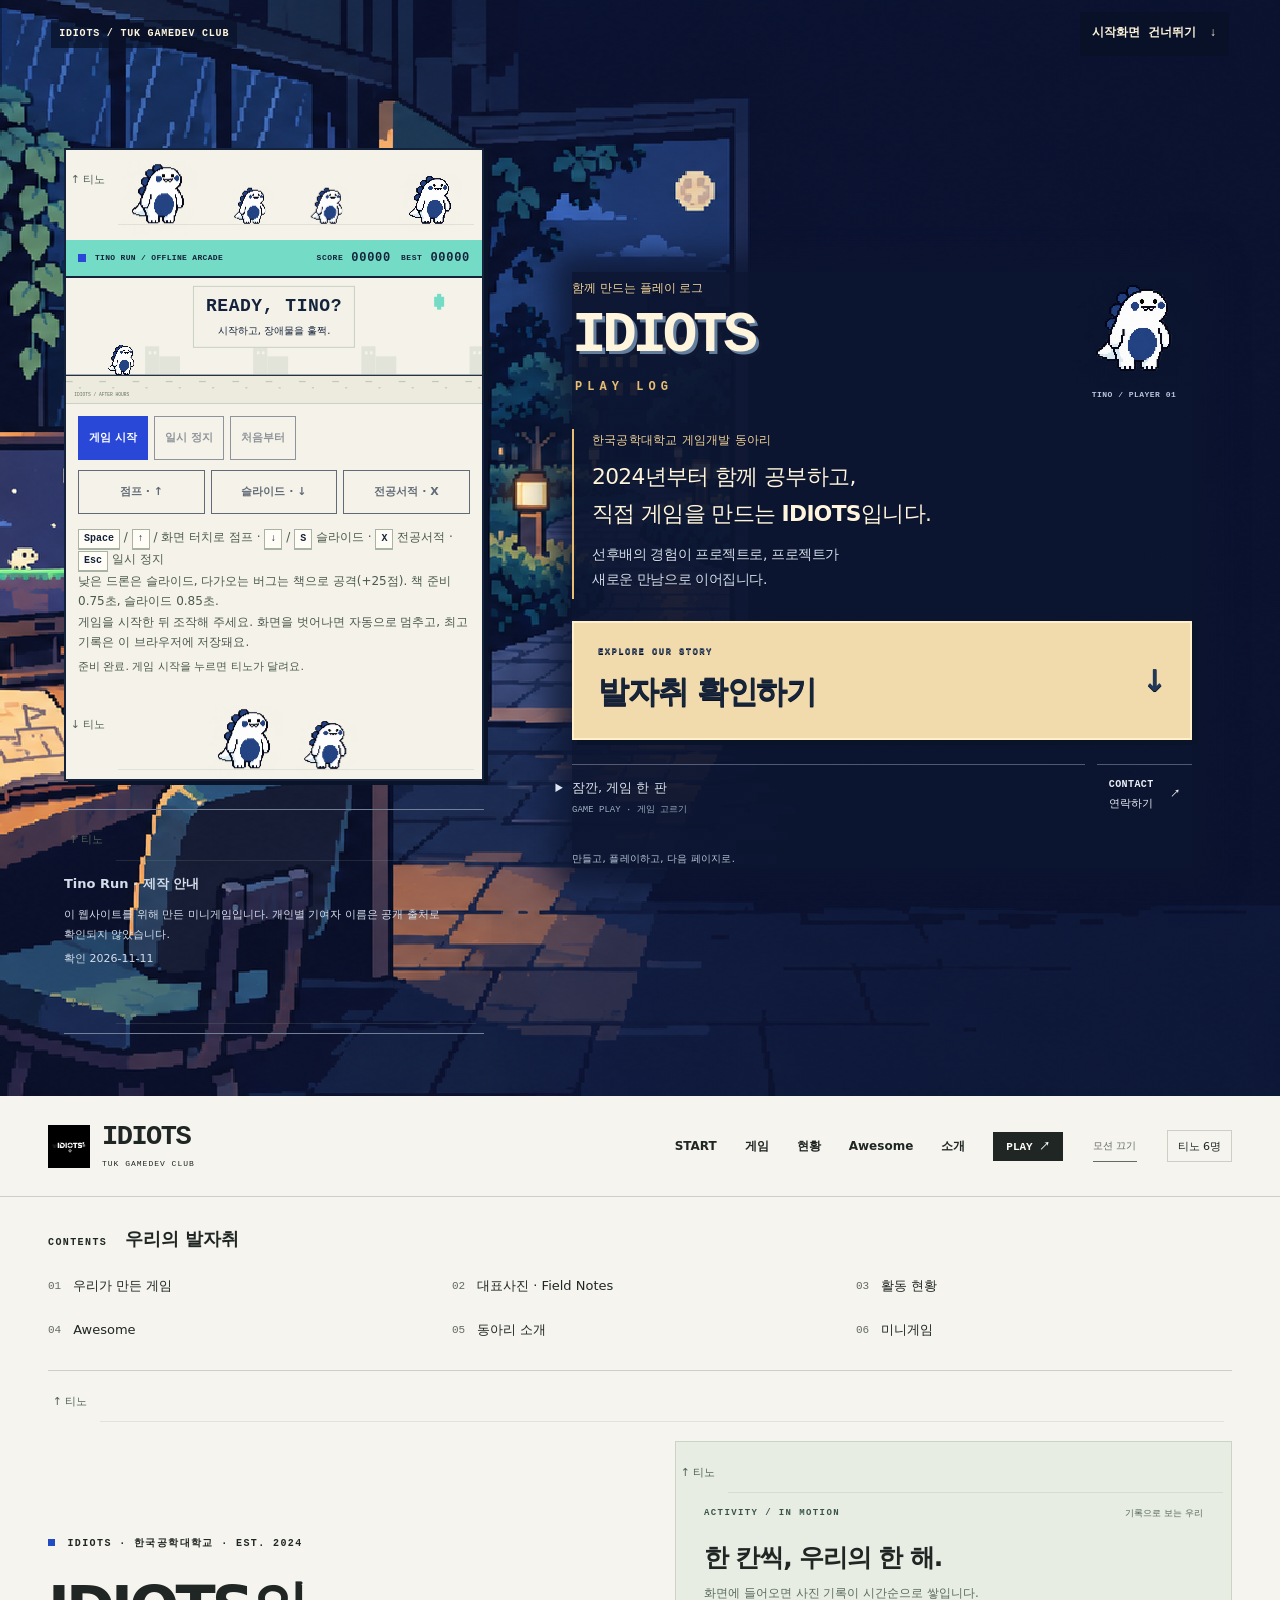
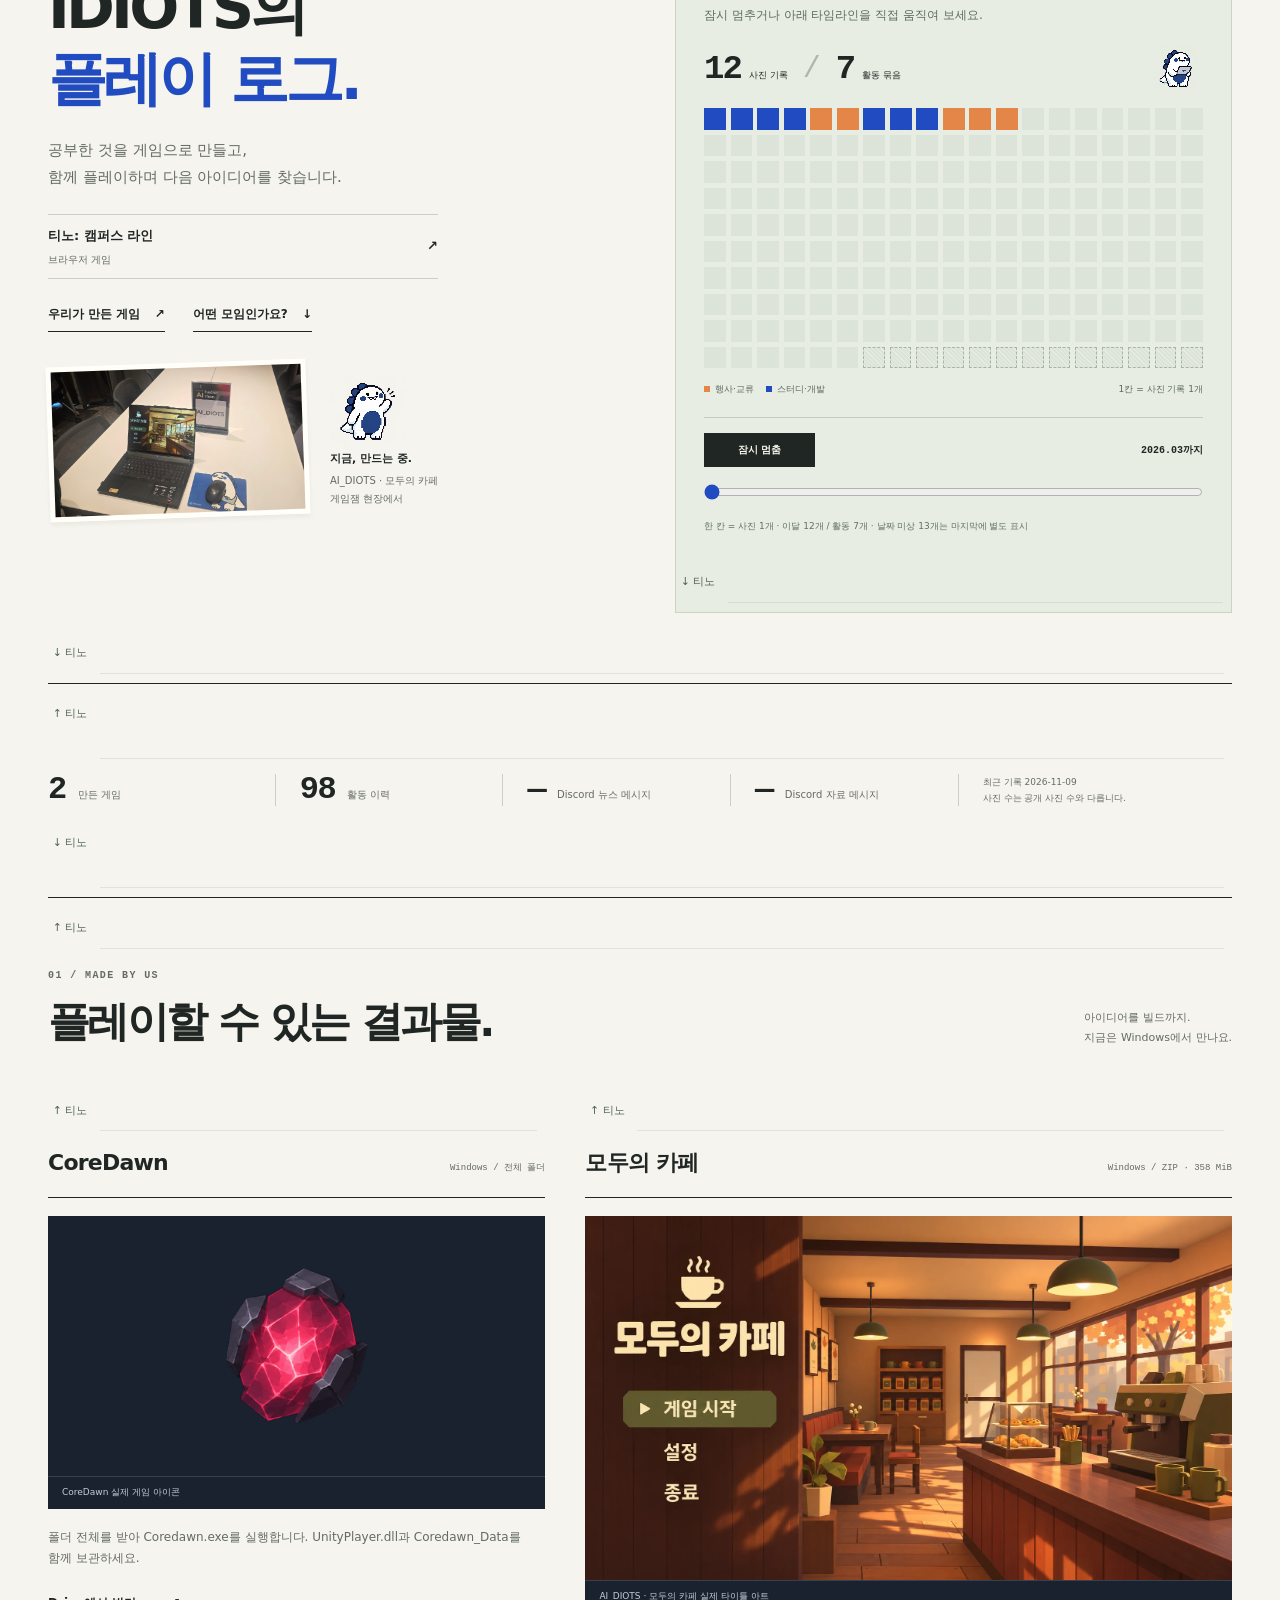
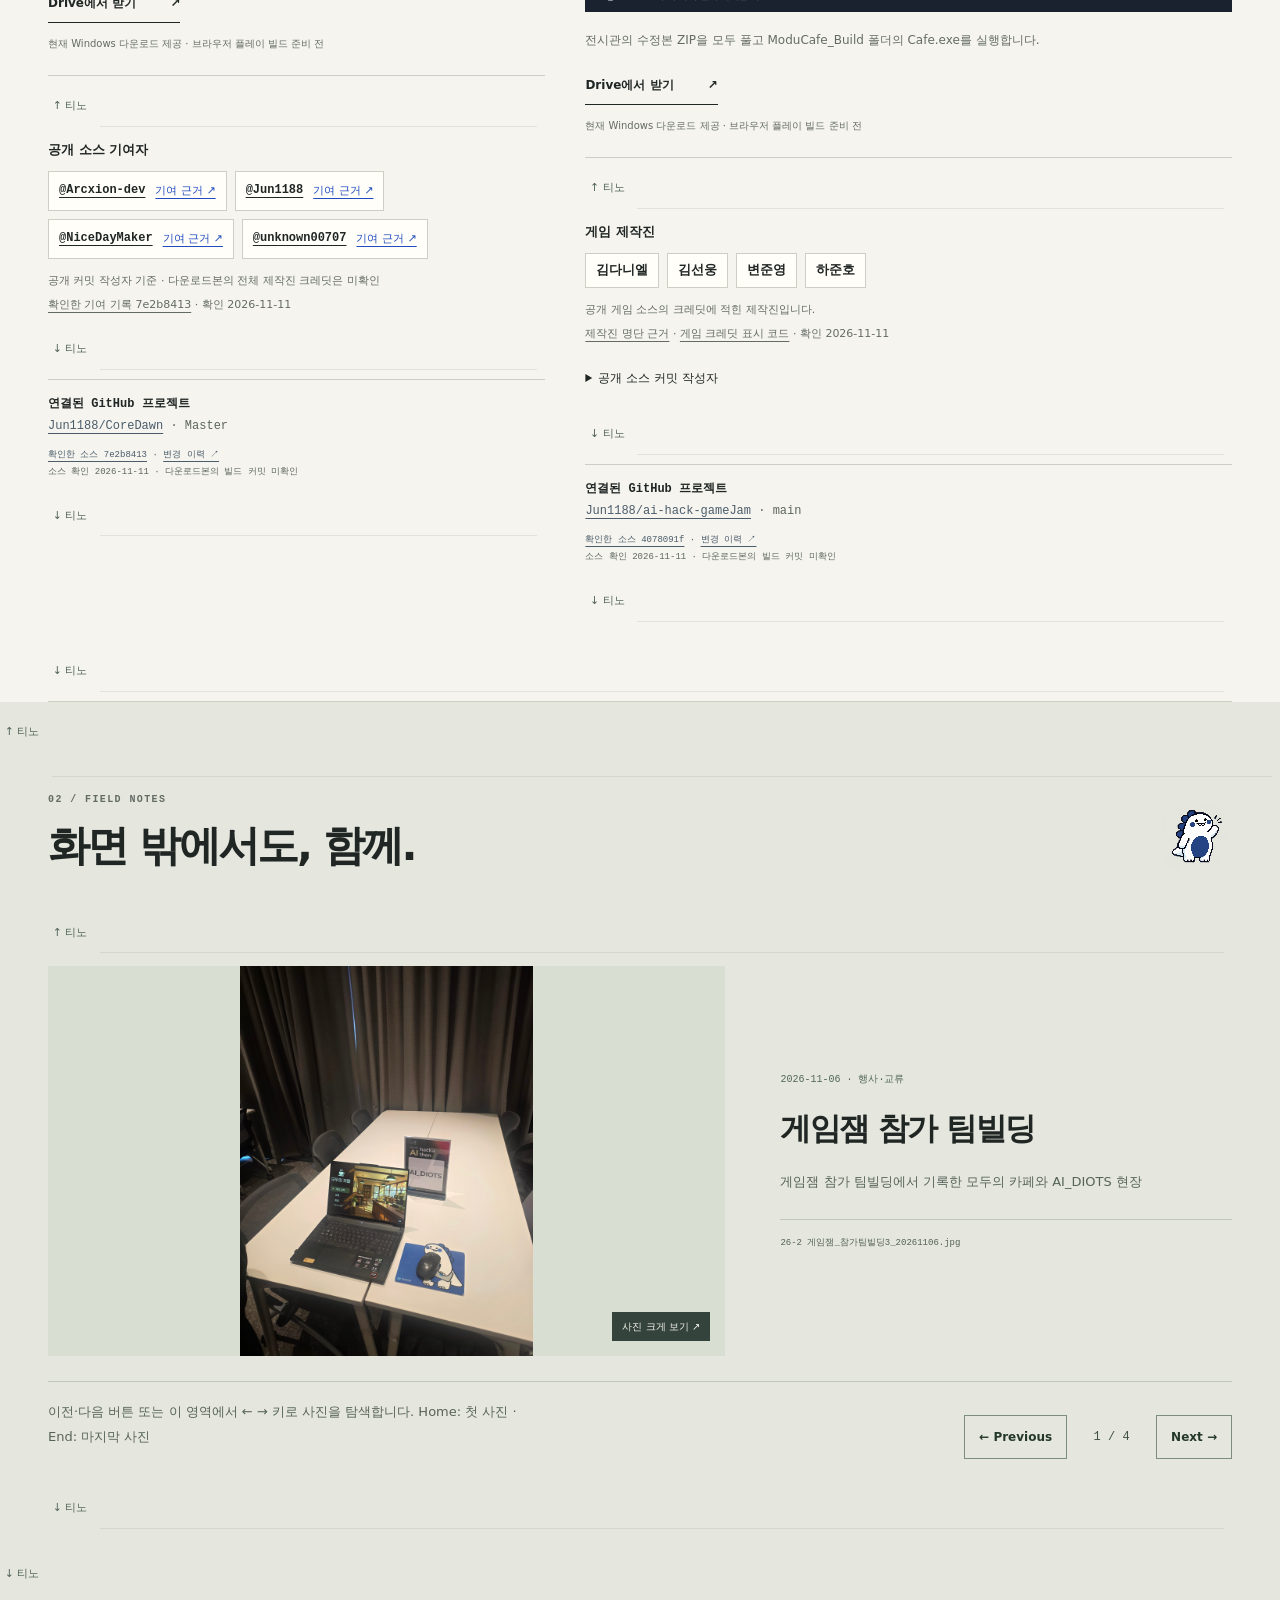
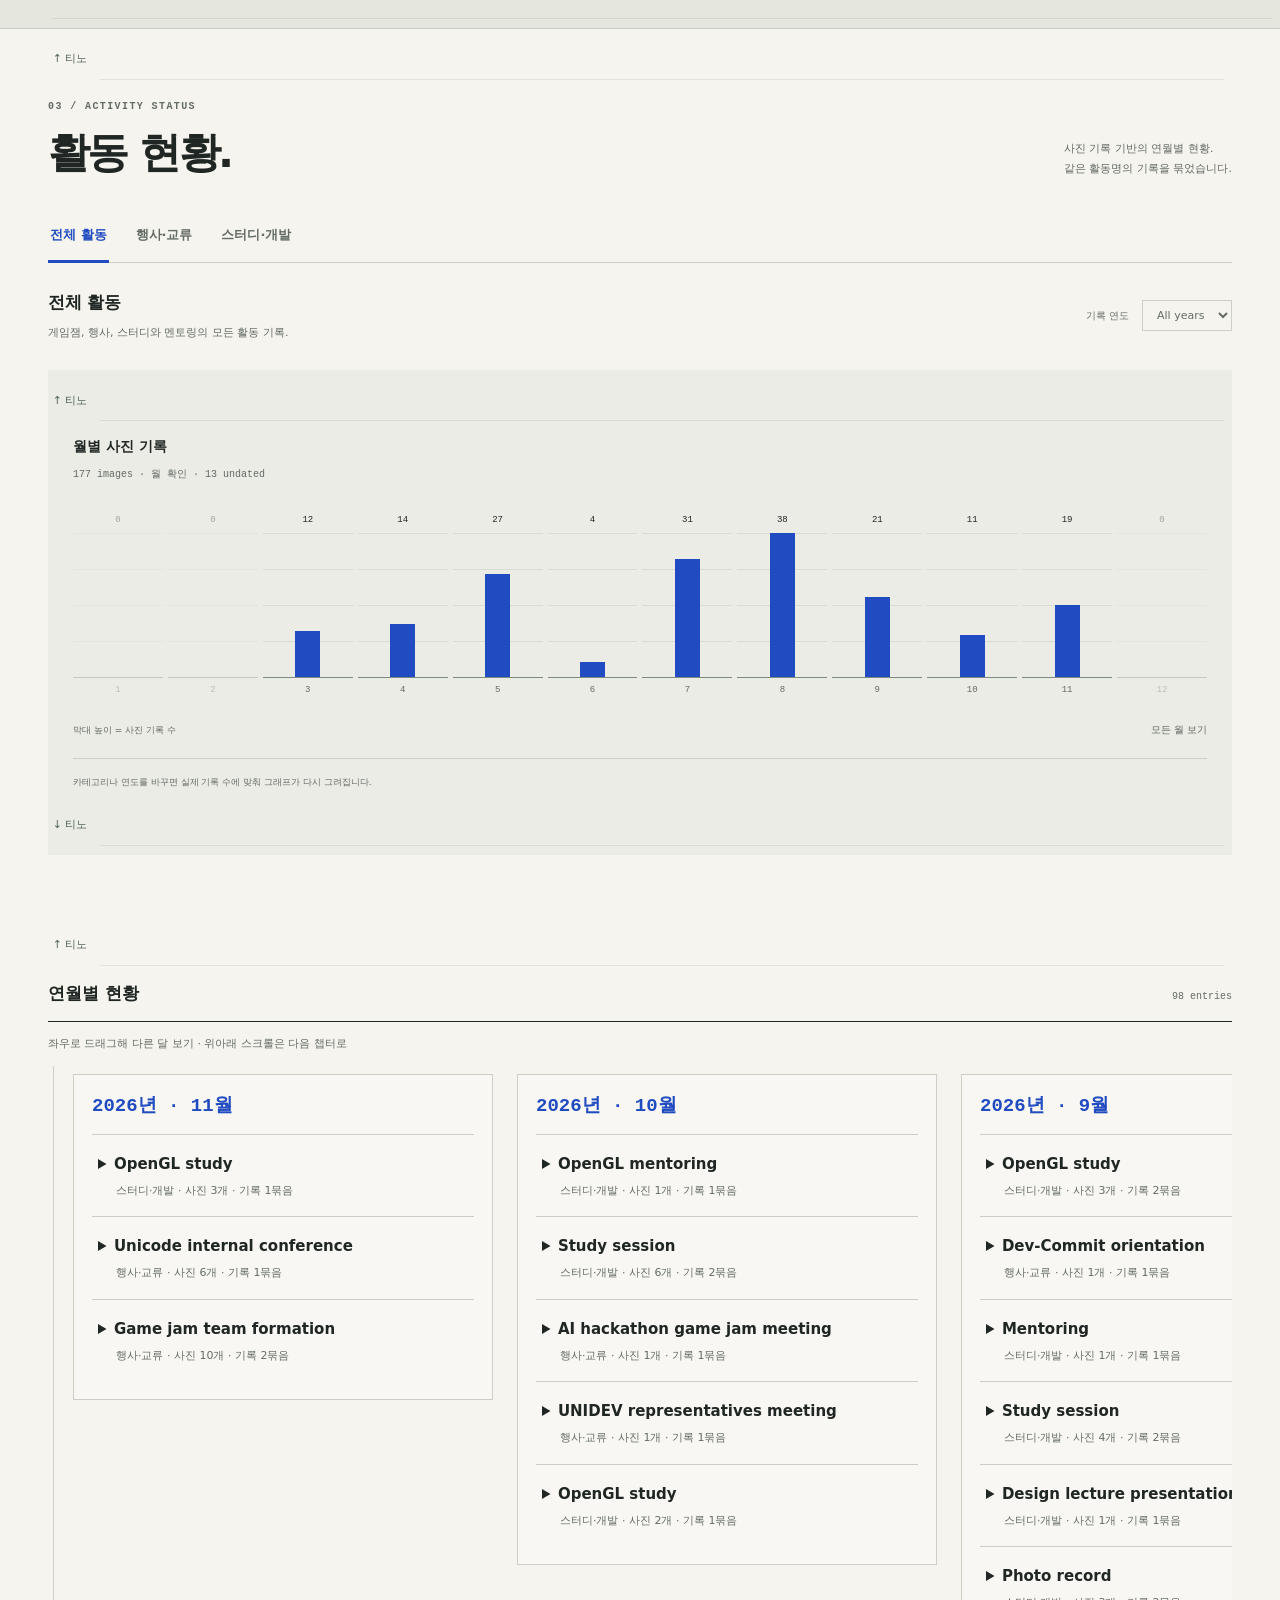
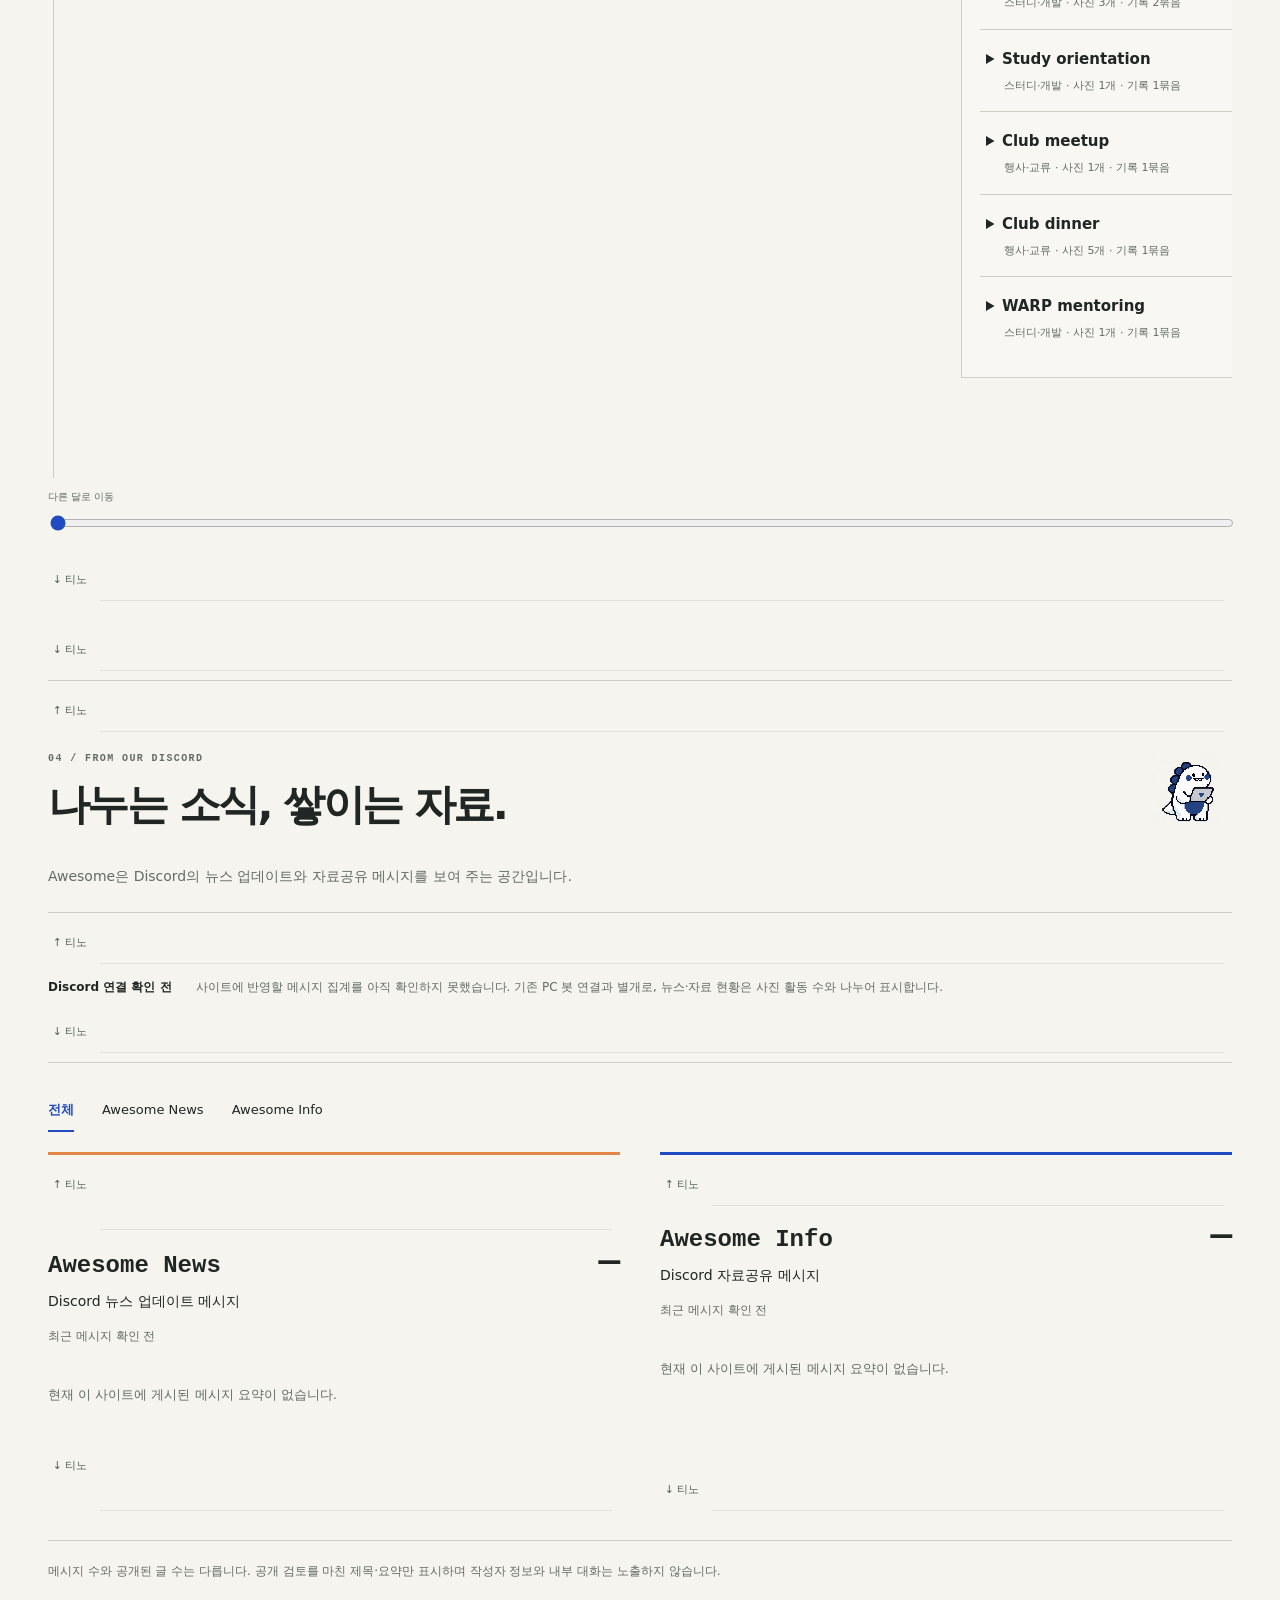
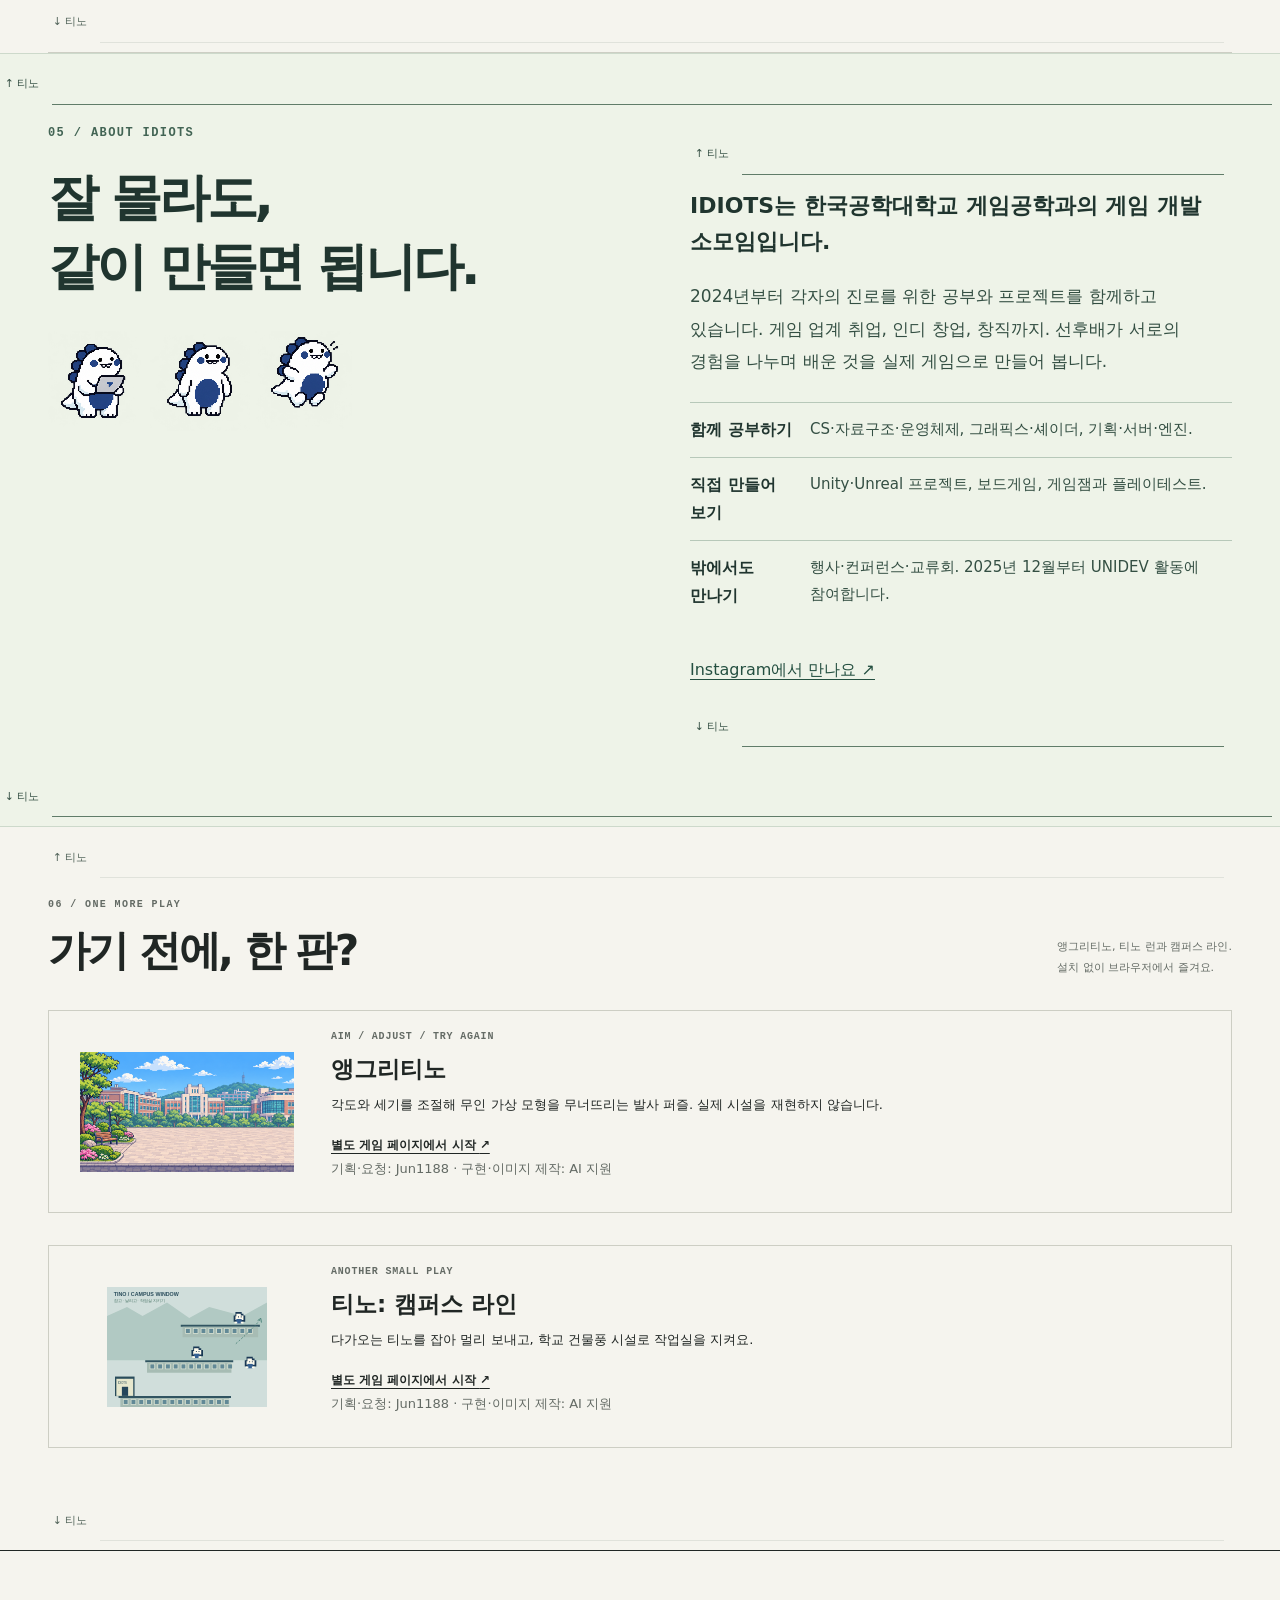
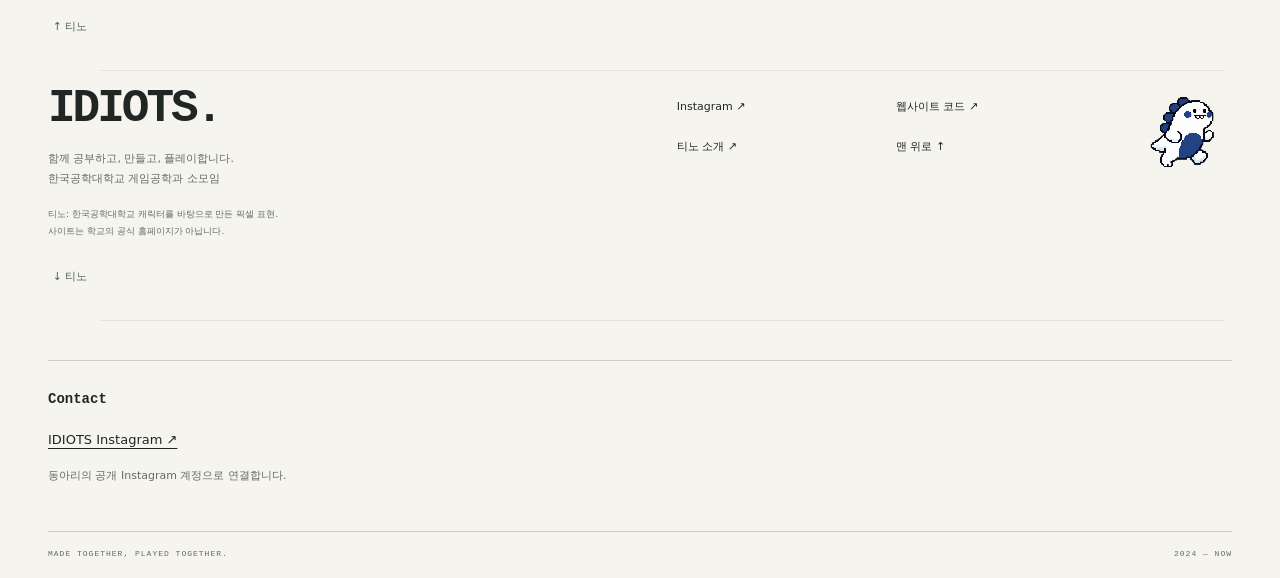
==== commit 9a82252e: "Sync reviewed PR18 Tino games, runner and pets" ====
--- a/index.html
+++ b/index.html
@@ -41,6 +41,11 @@
 .runner-noscript{margin:0;padding:18px 20px;font-size:13px}
 @media(max-width:640px){.runner-section{padding:42px 0 50px}.runner-heading{display:block}.runner-badge{display:inline-block;margin-top:16px}.runner-toolbar{padding:11px 12px;align-items:start;gap:10px}.runner-machine-title{font-size:9px;margin-top:3px}.runner-scores{gap:10px}.runner-score-item{display:block;text-align:right}.runner-score-label{display:block;font-size:8px}.runner-score-value{font-size:14px}.runner-canvas{aspect-ratio:2/1}.runner-overlay{top:29%;padding:8px 13px}.runner-overlay-copy{font-size:10px;line-height:1.5;max-width:230px}.runner-bottom{padding:14px 12px}.runner-controls{display:grid;grid-template-columns:1fr 1fr}.runner-button-primary{grid-column:1/-1}.runner-button{padding:9px 10px}.runner-machine{box-shadow:4px 4px 0 var(--runner-ink)}}
 @media(prefers-reduced-motion:reduce){.runner-section *{scroll-behavior:auto}}
+
+.runner-actions {display:grid;grid-template-columns:repeat(3,minmax(0,1fr));gap:6px;margin:10px 0;}
+.runner-actions .runner-button {min-height:44px;min-width:0;padding:8px 4px;font-size:12px;white-space:normal;touch-action:manipulation;}
+.runner-actions .runner-button:focus-visible {outline:3px solid #3459e6;outline-offset:2px;}
+.runner-actions .runner-button:disabled {opacity:.65;}
 .game-scoreboard{font:500 12px/1.6 sans-serif;border-top:1px solid #66867955;margin-top:18px;padding-top:12px;text-align:left;max-width:380px;color:inherit}.game-scoreboard summary{cursor:pointer;min-height:44px}.game-scoreboard p{font-size:11px;opacity:.8}.game-scoreboard h4{font-size:12px;margin:15px 0 5px}.game-scoreboard ol{padding-left:24px;margin:0;display:flex;flex-wrap:wrap;gap:7px 25px}.game-scoreboard button{min-height:44px;margin-top:16px;background:transparent;border:1px solid #80978e;padding:7px 12px;border-radius:5px;color:inherit;cursor:pointer}
 
 @media(min-width:1500px){.game-scoreboard--standalone{position:fixed;right:12px;top:25vh;width:180px;max-height:65vh;overflow:auto;padding:14px;border:1px solid #80978e66;background:var(--bg,#fafbf8);z-index:5}.game-scoreboard--standalone ol{display:block}}
@@ -159,12 +164,12 @@
 .tino-perch:after{content:"";position:absolute;top:50px;left:52px;right:8px;border-top:1px solid var(--tino-perch-line,#87978a30)}
 .tino-perch__call{position:absolute;top:8px;left:0;width:44px;min-height:44px;background:none;border:0;color:var(--tino-call,#506258);font:11px/1.4 var(--sans,sans-serif);cursor:pointer;pointer-events:auto;padding:2px}
 .tino-perch__call:hover{color:var(--tino-call-hover,var(--ink,#182821))}.tino-perch__call:focus-visible{outline:2px solid var(--tino-call-focus,var(--blue,#2357dc));outline-offset:1px}
-/* These tokens inherit into the nested introduction panel on the bright section. */
+/* Inherit high-contrast controls into the bright introduction and its nested panel. */
 #club{--tino-call:#344f43;--tino-call-hover:#182821;--tino-call-focus:#2357a0;--tino-perch-line:#607c69}
-.hero.tino-frame,#games.tino-frame,#updates.tino-frame,#archive.tino-frame,#awesome.tino-frame,#club.tino-frame,.arcade-section.tino-frame{padding-top:70px;padding-bottom:70px}
-#story-panel.tino-frame,.game-card.tino-frame,.update-card.tino-frame,.chart-card.tino-frame,.records.tino-frame,.discord-status.tino-frame,.discord-category.tino-frame,.club-description.tino-frame,.foot-inner.tino-frame,.project-credits.tino-frame{padding-top:64px;padding-bottom:64px}
-#dashboard.tino-frame{padding-top:64px;padding-bottom:64px}
-#runner-game.tino-frame{padding-top:60px;padding-bottom:60px}
+.hero.tino-frame,#games.tino-frame,#updates.tino-frame,#archive.tino-frame,#awesome.tino-frame,#club.tino-frame,.arcade-section.tino-frame{padding-top:var(--tino-reserve,64px);padding-bottom:var(--tino-reserve,64px)}
+#story-panel.tino-frame,.game-card.tino-frame,.update-card.tino-frame,.chart-card.tino-frame,.records.tino-frame,.discord-status.tino-frame,.discord-category.tino-frame,.club-description.tino-frame,.foot-inner.tino-frame,.project-credits.tino-frame{padding-top:var(--tino-reserve,64px);padding-bottom:var(--tino-reserve,64px)}
+#dashboard.tino-frame{padding-top:var(--tino-reserve,64px);padding-bottom:var(--tino-reserve,64px)}
+#runner-game.tino-frame{padding-top:var(--tino-reserve,64px);padding-bottom:var(--tino-reserve,64px)}
 .tino-floor{position:relative;box-sizing:border-box;width:100%;max-width:none;height:60px;margin:0}
 /* The final floor catches every release column, including page margins. */
 .tino-floor .tino-perch:after{left:0;right:0}
@@ -217,6 +222,15 @@
 .tino-dialog__navigation button{background:transparent;border:0;color:inherit;text-decoration:underline;text-underline-offset:4px;min-height:40px;cursor:pointer}
 @media print{.tino-idle-tip{display:none!important}}
 
+/* Reserve extra room only on ledges that actually host a companion. */
+.tino-frame{--tino-reserve:64px}
+.hero.tino-frame,#games.tino-frame,#updates.tino-frame,#archive.tino-frame,#awesome.tino-frame,#club.tino-frame,.arcade-section.tino-frame{--tino-reserve:70px}
+#runner-game.tino-frame{--tino-reserve:60px}
+.tino-frame.tino-room{--tino-reserve:90px!important}
+.tino-room>.tino-perch{height:84px}
+.tino-room>.tino-perch:after{top:74px}
+.tino-floor.tino-room{height:84px;padding:0}
+
 /* A static, lazy-loaded link. The standalone game does not run on this page. */
 .campus-launcher{display:grid;grid-template-columns:minmax(0,240px) minmax(0,1fr);align-items:center;gap:24px;margin:0 0 32px;padding:18px;border:1px solid var(--line,#cdd0c8);background:var(--paper,#f5f4ee);color:var(--ink,#202624);text-decoration:none;min-width:0;min-height:44px}
 .campus-launcher>img{display:block;width:100%;height:auto;aspect-ratio:2/1;object-fit:contain}
@@ -267,8 +281,31 @@
 .start-game-intro{font-size:11px;color:#aabbd0;line-height:1.8;margin:0 0 12px}.start-screen #start-play-links{border-left:1px solid #69809c;padding-left:12px;gap:6px}.start-screen #start-play-links>a{grid-template-columns:33px minmax(0,1fr) 10px;min-height:54px;padding:9px 10px;border:1px solid #788ca45c;box-shadow:none;font-size:13px;background:#102039b0;gap:8px}.start-screen-code{font-size:8px}.start-screen-contact{margin:0;min-height:56px;padding:12px;font-size:10px;border:0;border-top:1px solid #aec1db66;background:transparent}.start-screen-contact small{display:block;margin:4px 0 0;font-size:11px}.start-screen-footnote{margin-top:20px}
 @media(max-width:360px){.start-screen-footprints{padding:20px 17px;font-size:25px}.start-secondary-menu{grid-template-columns:minmax(0,1fr) 88px;gap:10px}.start-screen #start-play-links>a{grid-template-columns:minmax(0,1fr) 10px;font-size:12px}.start-screen #start-play-links .start-screen-code{display:none}}
 
-/* Core club introduction above the existing primary CTA. */
-.start-club-intro{margin:0 0 22px;border-left:2px solid #e9bd73;padding:1px 0 1px 18px}.start-club-intro p{font-size:clamp(18px,1.7vw,22px);line-height:1.7;margin:6px 0;color:#fff5dc;letter-spacing:-.03em}.start-club-intro .start-club-label{font-size:12px;color:#f2d49d;letter-spacing:.02em;margin:0 0 8px}.start-club-intro .start-club-detail{font-size:14px;line-height:1.8;color:#d4deeb;margin-top:10px;max-width:32ch}
+/* A small playable desk on the left; the club and its story remain the main menu. */
+.start-screen-stage{grid-template-columns:minmax(0,1.12fr) minmax(0,1fr);align-items:center}
+.start-runner{grid-column:1;grid-row:1;min-width:0;align-self:end;margin:150px 0 18px;color:#17253b;text-shadow:none}
+.start-screen-console{grid-column:2;grid-row:1}.start-club-intro{margin:0 0 22px;border-left:2px solid #e9bd73;padding:1px 0 1px 18px}.start-club-intro p{font-size:clamp(18px,1.7vw,22px);line-height:1.7;margin:6px 0;color:#fff5dc;letter-spacing:-.03em}.start-club-intro .start-club-label{font-size:12px;color:#f2d49d;letter-spacing:.02em;margin:0 0 8px}.start-club-intro .start-club-detail{font-size:14px;line-height:1.8;color:#d4deeb;margin-top:10px;max-width:32ch}
+.start-runner .runner-section{padding:0;border:0;scroll-margin-top:24px}.start-runner .runner-inner{width:100%}.start-runner .runner-heading{margin-bottom:12px;align-items:center}.start-runner .runner-kicker{color:#e5d3b1;font-size:9px;margin-bottom:5px}.start-runner .runner-title{color:#fff5dc;font-size:20px;letter-spacing:-.03em}.start-runner .runner-intro,.start-runner .runner-badge{display:none}.start-runner .runner-machine{box-shadow:4px 4px 0 #091329}.start-runner .runner-toolbar{padding:9px 12px;gap:8px;font-size:9px}.start-runner .runner-machine-title{font-size:8px}.start-runner .runner-scores{gap:10px}.start-runner .runner-score-value{font-size:12px}.start-runner .runner-score-label{font-size:8px}.start-runner .runner-bottom{padding:12px}.start-runner .runner-controls{gap:6px}.start-runner .runner-button{font-size:11px;min-height:44px;padding:8px 10px}.start-runner .runner-help{font-size:10px;line-height:1.8}.start-runner .runner-status{font-size:11px}.start-runner .runner-overlay-title{font-size:18px}.start-runner .runner-overlay-copy{font-size:10px}.start-runner .runner-overlay{padding:8px 12px}.start-runner .project-credits{font-size:10px;color:#d4deeb}.start-runner .project-credits summary{min-height:44px}
+@media(max-width:900px){.start-screen-stage{display:grid;grid-template-columns:minmax(0,1fr);gap:36px}.start-screen-console{grid-column:1;grid-row:1}.start-runner{grid-column:1;grid-row:2;max-width:580px;width:100%;justify-self:center;margin:0}.start-runner .runner-title{font-size:22px}}
+@media(max-width:900px) and (max-height:500px) and (orientation:landscape){.start-screen-stage{grid-template-columns:minmax(0,.9fr) minmax(0,1fr);align-items:start}.start-screen-console{grid-column:2;grid-row:1}.start-runner{grid-column:1;grid-row:1;align-self:center}.start-club-intro p{font-size:17px}.start-club-intro .start-club-detail{font-size:12px}}
+
+.start-screen[data-state=loading] .start-runner{visibility:hidden}
+/* Credits moved with the runner: keep their muted ink readable on the title art. */
+.start-runner .project-credits{--muted:#d4deeb;--line:#718096}
+/* Desktop arcade stays a side desk: the wider story column owns the entry. */
+@media(min-width:901px){
+  .start-screen-stage{grid-template-columns:minmax(0,420px) minmax(0,1fr);gap:clamp(40px,5vw,80px)}
+  .start-screen-console{max-width:620px}
+  .start-runner{width:100%;max-width:420px;align-self:center;margin:60px 0 18px}
+  .start-runner .runner-help{font-size:12px;line-height:1.7}
+}
+@media(min-width:901px) and (max-width:1100px){
+  .start-screen-stage{grid-template-columns:minmax(0,.85fr) minmax(0,1fr)}
+}
+/* Local reading scrim, not a veil over the pixel room or the left arcade. */
+@media(min-width:901px){
+  .start-screen-console{background:linear-gradient(90deg,#0c1530ed,#0c1530d9);box-shadow:0 0 28px 18px #0c1530cc}
+}
 </style>
 </head>
 <body><div id="scroll-world" class="scroll-world" aria-hidden="true"><i class="world-orbit"></i><i class="world-pixels"></i><span class="world-chapter">01 / PLAY</span><i class="world-progress"></i></div>
@@ -276,7 +313,53 @@
 <section class="start-screen" id="start-screen" aria-labelledby="start-screen-title" data-state="menu" data-load-result="plain" data-sprite-state="fallback">
   <div class="start-screen-topline"><span>IDIOTS / TUK GAMEDEV CLUB</span><a id="start-skip" href="#main">시작화면 건너뛰기 <span aria-hidden="true">↓</span></a></div>
   <div class="start-screen-art" aria-hidden="true"><img class="start-screen-background" data-start-asset src="media/start-campus.png" width="1672" height="941" alt="" fetchpriority="high" decoding="async"></div>
-  <div class="start-screen-stage"><div class="start-screen-console">
+  <div class="start-screen-stage"><aside class="start-runner" aria-label="잠깐 쉬어 가는 티노 러너"><!-- Include runner.css and runner.js (defer). Sprite paths are optional, local build assets. -->
+<section class="runner-section" id="runner" aria-labelledby="runner-title">
+  <div class="runner-inner">
+    <div class="runner-heading">
+      <div>
+        <p class="runner-kicker">BONUS STAGE / 01</p>
+        <h2 class="runner-title" id="runner-title">한 판만 더, 티노.</h2>
+        <p class="runner-intro">점프하고, 슬라이딩하고, 전공서적으로 버그를 물리쳐요.</p>
+      </div>
+      <span class="runner-badge">BUILT FOR A LITTLE BREAK</span>
+    </div>
+    <div class="runner-machine" id="runner-game" data-runner-state="ready">
+      <div class="runner-toolbar">
+        <span class="runner-machine-title">TINO RUN / OFFLINE ARCADE</span>
+        <div class="runner-scores" aria-label="게임 기록">
+          <span class="runner-score-item"><span class="runner-score-label">SCORE</span><span class="runner-score-value" id="runner-score">00000</span></span>
+          <span class="runner-score-item"><span class="runner-score-label">BEST</span><span class="runner-score-value" id="runner-best">00000</span></span>
+        </div>
+      </div>
+      <div class="runner-screen">
+        <canvas class="runner-canvas" id="runner-canvas" width="1000" height="300" data-sprite-sheet="media/tino-sprites.png" tabindex="0" role="img" aria-label="티노 달리기 게임. 점프로 지상 장애물, 슬라이딩으로 드론을 피하고 전공서적으로 다가오는 버그를 공격해요." aria-describedby="runner-help runner-status">티노 달리기 게임에는 Canvas를 지원하는 브라우저가 필요해요.</canvas>
+        <div class="runner-overlay" id="runner-overlay" aria-hidden="true">
+          <strong class="runner-overlay-title" id="runner-overlay-title">READY, TINO?</strong>
+          <span class="runner-overlay-copy" id="runner-overlay-copy">시작하고, 장애물을 훌쩍.</span>
+        </div>
+      </div>
+      <div class="runner-bottom">
+        <div class="runner-controls" role="group" aria-label="티노 게임 조작">
+          <button class="runner-button runner-button-primary" id="runner-start" type="button">게임 시작</button>
+          <button class="runner-button" id="runner-pause" type="button" disabled>일시 정지</button>
+          <button class="runner-button" id="runner-restart" type="button" disabled>처음부터</button>
+        </div>
+        <div class="runner-actions" role="group" aria-label="플레이 동작">
+          <button class="runner-button" id="runner-jump" type="button" disabled>점프 · ↑</button>
+          <button class="runner-button" id="runner-slide" type="button" disabled>슬라이드 · ↓</button>
+          <button class="runner-button" id="runner-attack" type="button" disabled>전공서적 · X</button>
+        </div>
+        <p class="runner-help" id="runner-help"><kbd>Space</kbd> / <kbd>↑</kbd> / 화면 터치로 점프 · <kbd>↓</kbd> / <kbd>S</kbd> 슬라이드 · <kbd>X</kbd> 전공서적 · <kbd>Esc</kbd> 일시 정지<br>낮은 드론은 슬라이드, 다가오는 버그는 책으로 공격(+25점). 책 준비 0.75초, 슬라이드 0.85초.<br>게임을 시작한 뒤 조작해 주세요. 화면을 벗어나면 자동으로 멈추고, 최고 기록은 이 브라우저에 저장돼요.</p>
+        <p class="runner-status" id="runner-status" role="status" aria-live="polite" aria-atomic="true">게임 시작을 누르면 티노가 달려요.</p>
+        <p class="runner-motion-note" id="runner-motion-note" hidden>동작 줄이기가 켜져 있어요. 게임은 직접 시작할 때만 움직여요.</p>
+      </div>
+      <noscript><p class="runner-noscript">게임을 플레이하려면 JavaScript를 켜 주세요.</p></noscript>
+    </div>
+    <section class="project-credits site-project-credits" aria-labelledby="credits-tino-run"><h3 id="credits-tino-run">Tino Run · 제작 안내</h3><p class="credits-note">이 웹사이트를 위해 만든 미니게임입니다. 개인별 기여자 이름은 공개 출처로 확인되지 않았습니다.</p><p class="credits-source">확인 2026-11-11</p></section>
+  </div>
+</section>
+</aside><div class="start-screen-console">
     <header class="start-screen-title-block">
       <div><p class="start-screen-kicker">함께 만드는 플레이 로그</p><h1 id="start-screen-title">IDIOTS<span>PLAY LOG</span></h1></div>
       <figure class="start-screen-player"><span class="start-screen-tino" role="img" aria-label="시작화면에서 기다리는 픽셀 티노"><span class="start-screen-tino-sheet" aria-hidden="true"></span><svg class="start-screen-tino-fallback" viewBox="0 0 40 40" aria-hidden="true" shape-rendering="crispEdges"><path fill="#172b55" d="M12 4h7v3h7v3h4v4h3v13h-3v8h-8v-3h-4v3h-7v-5H5v-5h3V14h3V7h1z"/><path fill="#fffef9" d="M17 8h8v3h4v4h1v12h-3v5h-4v-3h-7v3h-3v-7H8v2H6v-2h5V15h3v-4h3z"/><path fill="#335b9a" d="M11 7h5v4h-5zm-3 7h5v5H8zm-1 8h4v4H7zm9 0h10v7H16z"/><path fill="#172b55" d="M19 13h2v3h-2zm8 0h2v3h-2zm-6 6h7v2h-7z"/><path fill="#335b9a" d="M15 17h3v3h-3zm14 0h3v3h-3z"/><path fill="#bbc7d4" d="M22 22h14l-3 8H19z"/><path fill="#172b55" d="M20 30h15v2H20z"/><path fill="#335b9a" d="M28 24h3v3h-3z"/></svg></span><figcaption>TINO / PLAYER 01</figcaption></figure>
@@ -290,7 +373,7 @@
       <div class="start-club-intro"><p class="start-club-label">한국공학대학교 게임개발 동아리</p><p>2024년부터 함께 공부하고,<br>직접 게임을 만드는 <strong>IDIOTS</strong>입니다.</p><p class="start-club-detail">선후배의 경험이 프로젝트로, 프로젝트가 새로운 만남으로 이어집니다.</p></div>
       <a class="start-screen-footprints" id="start-link-footprints" href="#main"><span><small>EXPLORE OUR STORY</small>발자취 확인하기</span><span aria-hidden="true">↓</span></a>
       <div class="start-secondary-menu">
-      <details class="start-play-menu" id="start-game-menu"><summary><span>잠깐, 게임 한 판</span><small>GAME PLAY · 게임 고르기</small></summary><nav aria-label="게임 선택"><p class="start-game-intro">기록을 둘러보다 쉬어 가는 작은 아케이드.</p><div id="start-play-links"><a class="start-screen-play" id="start-link-demolition" href="games/tino-demolition/"><span class="start-screen-code">ANGRY</span><span>앵그리티노 <small>가상 모형 발사 퍼즐</small></span><span class="start-screen-arrow" aria-hidden="true">▶</span></a><a class="start-screen-play" id="start-link-run" href="#runner-game"><span class="start-screen-code">RUN</span><span>Tino Run <small>픽셀 러너</small></span><span class="start-screen-arrow" aria-hidden="true">▶</span></a><a class="start-screen-play" id="start-link-campus" href="games/tino-campus-defense/"><span class="start-screen-code">CAMPUS</span><span>티노: 캠퍼스 라인 <small>캠퍼스 공방전</small></span><span class="start-screen-arrow" aria-hidden="true">▶</span></a></div></nav></details>
+      <details class="start-play-menu" id="start-game-menu"><summary><span>잠깐, 게임 한 판</span><small>GAME PLAY · 게임 고르기</small></summary><nav aria-label="게임 선택"><p class="start-game-intro">기록을 둘러보다 쉬어 가는 작은 아케이드.</p><div id="start-play-links"><a class="start-screen-play" id="start-link-demolition" href="games/tino-demolition/"><span class="start-screen-code">ANGRY</span><span>앵그리티노 <small>가상 모형 발사 퍼즐</small></span><span class="start-screen-arrow" aria-hidden="true">▶</span></a><a class="start-screen-play" id="start-link-run" href="#runner-game"><span class="start-screen-code">RUN</span><span>Tino Run <small>픽셀 러너</small></span><span class="start-screen-arrow" aria-hidden="true">▶</span></a><a class="start-screen-play" id="start-link-campus" href="games/tino-campus-defense/"><span class="start-screen-code">CAMPUS</span><span>티노: 캠퍼스 라인 <small>티노 잡고 던지기 · 작업실 방어</small></span><span class="start-screen-arrow" aria-hidden="true">▶</span></a></div></nav></details>
       <a class="start-screen-contact" id="start-link-contact" href="#contact"><span>CONTACT <small>연락하기</small></span><span aria-hidden="true">↗</span></a>
       </div>
     </div>
@@ -339,50 +422,9 @@
   <div class="campus-launcher-copy"><p class="campus-launcher-label">AIM / ADJUST / TRY AGAIN</p><h3 id="demolition-launcher-title">앵그리티노</h3><p id="demolition-launcher-description">각도와 세기를 조절해 무인 가상 모형을 무너뜨리는 발사 퍼즐. 실제 시설을 재현하지 않습니다.</p><span class="campus-launcher-action">별도 게임 페이지에서 시작 <span aria-hidden="true">↗</span></span><p class="campus-launcher-credit" id="demolition-launcher-credit">기획·요청: Jun1188 · 구현·이미지 제작: AI 지원</p></div>
 </a>
 <a class="campus-launcher" id="campus-launcher" href="games/tino-campus-defense/" aria-labelledby="campus-launcher-title" aria-describedby="campus-launcher-description campus-launcher-credit">
-  <img src="games/tino-campus-defense/art/campus-battlefield.png" width="1774" height="887" loading="lazy" decoding="async" alt="해 질 무렵 가상의 공학 캠퍼스, 왼쪽 작업실과 오른쪽 기계 기지를 그린 게임 배경">
-  <div class="campus-launcher-copy"><p class="campus-launcher-label">ANOTHER SMALL PLAY</p><h3 id="campus-launcher-title">티노: 캠퍼스 라인</h3><p id="campus-launcher-description">가드로 지키고, 펄스로 지원하고, 메카로 돌파하는 작은 공방전.</p><span class="campus-launcher-action">별도 게임 페이지에서 시작 <span aria-hidden="true">↗</span></span><p class="campus-launcher-credit" id="campus-launcher-credit">기획·요청: Jun1188 · 구현·이미지 제작: AI 지원</p></div>
+  <img src="games/tino-campus-defense/art/campus-window.svg" width="720" height="540" loading="lazy" decoding="async" alt="세 층 캠퍼스 발판에서 티노를 잡아 바깥으로 보내는 창작 게임 맵">
+  <div class="campus-launcher-copy"><p class="campus-launcher-label">ANOTHER SMALL PLAY</p><h3 id="campus-launcher-title">티노: 캠퍼스 라인</h3><p id="campus-launcher-description">다가오는 티노를 잡아 멀리 보내고, 학교 건물풍 시설로 작업실을 지켜요.</p><span class="campus-launcher-action">별도 게임 페이지에서 시작 <span aria-hidden="true">↗</span></span><p class="campus-launcher-credit" id="campus-launcher-credit">기획·요청: Jun1188 · 구현·이미지 제작: AI 지원</p></div>
 </a>
-<!-- Include runner.css and runner.js (defer). Sprite paths are optional, local build assets. -->
-<section class="runner-section" id="runner" aria-labelledby="runner-title">
-  <div class="runner-inner">
-    <div class="runner-heading">
-      <div>
-        <p class="runner-kicker">BONUS STAGE / 01</p>
-        <h2 class="runner-title" id="runner-title">한 판만 더, 티노.</h2>
-        <p class="runner-intro">공부 끝, 게임 시작. 버그를 뛰어넘고 나만의 기록을 남겨요.</p>
-      </div>
-      <span class="runner-badge">BUILT FOR A LITTLE BREAK</span>
-    </div>
-    <div class="runner-machine" id="runner-game" data-runner-state="ready">
-      <div class="runner-toolbar">
-        <span class="runner-machine-title">TINO RUN / OFFLINE ARCADE</span>
-        <div class="runner-scores" aria-label="게임 기록">
-          <span class="runner-score-item"><span class="runner-score-label">SCORE</span><span class="runner-score-value" id="runner-score">00000</span></span>
-          <span class="runner-score-item"><span class="runner-score-label">BEST</span><span class="runner-score-value" id="runner-best">00000</span></span>
-        </div>
-      </div>
-      <div class="runner-screen">
-        <canvas class="runner-canvas" id="runner-canvas" width="1000" height="300" data-sprite-sheet="media/tino-sprites.png" tabindex="0" role="img" aria-label="티노 달리기 게임. 장애물을 뛰어넘어 기록을 쌓아요." aria-describedby="runner-help runner-status">티노 달리기 게임에는 Canvas를 지원하는 브라우저가 필요해요.</canvas>
-        <div class="runner-overlay" id="runner-overlay" aria-hidden="true">
-          <strong class="runner-overlay-title" id="runner-overlay-title">READY, TINO?</strong>
-          <span class="runner-overlay-copy" id="runner-overlay-copy">시작하고, 장애물을 훌쩍.</span>
-        </div>
-      </div>
-      <div class="runner-bottom">
-        <div class="runner-controls" role="group" aria-label="티노 게임 조작">
-          <button class="runner-button runner-button-primary" id="runner-start" type="button">게임 시작</button>
-          <button class="runner-button" id="runner-pause" type="button" disabled>일시 정지</button>
-          <button class="runner-button" id="runner-restart" type="button" disabled>처음부터</button>
-        </div>
-        <p class="runner-help" id="runner-help"><kbd>Space</kbd> / <kbd>↑</kbd> / 화면 터치로 점프 · <kbd>Esc</kbd> 일시 정지<br>게임을 시작한 뒤 조작해 주세요. 화면을 벗어나면 자동으로 멈추고, 최고 기록은 이 브라우저에 저장돼요.</p>
-        <p class="runner-status" id="runner-status" role="status" aria-live="polite" aria-atomic="true">게임 시작을 누르면 티노가 달려요.</p>
-        <p class="runner-motion-note" id="runner-motion-note" hidden>동작 줄이기가 켜져 있어요. 게임은 직접 시작할 때만 움직여요.</p>
-      </div>
-      <noscript><p class="runner-noscript">게임을 플레이하려면 JavaScript를 켜 주세요.</p></noscript>
-    </div>
-    <section class="project-credits site-project-credits" aria-labelledby="credits-tino-run"><h3 id="credits-tino-run">Tino Run · 제작 안내</h3><p class="credits-note">이 웹사이트를 위해 만든 미니게임입니다. 개인별 기여자 이름은 공개 출처로 확인되지 않았습니다.</p><p class="credits-source">확인 2026-11-11</p></section>
-  </div>
-</section>
 </section>
 </main>
 <footer class="foot"><div class="wrap foot-inner"><div><b>IDIOTS.</b><p>함께 공부하고, 만들고, 플레이합니다.<br>한국공학대학교 게임공학과 소모임</p><small>티노: 한국공학대학교 캐릭터를 바탕으로 만든 픽셀 표현.<br>사이트는 학교의 공식 홈페이지가 아닙니다.</small></div><nav aria-label="관련 자료"><a href="https://www.instagram.com/idiots_tuk_gamedev/">Instagram ↗</a><a href="https://github.com/Jun1188/idiots-web">웹사이트 코드 ↗</a><a href="https://www.tukorea.ac.kr/tukorea/8201/subview.do">티노 소개 ↗</a><a href="#main">맨 위로 ↑</a></nav><span class="tino-sprite tino-run" role="img" aria-label="달리는 픽셀 티노"></span></div><section class="wrap contact-block" id="contact" aria-labelledby="contact-title"><h2 id="contact-title">Contact</h2><a href="https://www.instagram.com/idiots_tuk_gamedev/">IDIOTS Instagram ↗</a><p>동아리의 공개 Instagram 계정으로 연결합니다.</p></section><div class="wrap foot-bottom"><span>MADE TOGETHER, PLAYED TOGETHER.</span><span>2024 — NOW</span></div></footer>
@@ -1292,8 +1334,26 @@
     if (!rect || rect.width < size + 64 || rect.height < 1) return null;
     const low = Math.max(8, rect.left + 52), high = Math.min(viewport.width - size - 8, rect.right - size - 8);
     if (high < low) return null;
-    const y = rect.top + 50 - size * .86;
+    const y = rect.top + (rect.bottom - rect.top >= 84 ? 74 : 50) - size * .86;
     return { low, high, y, top: rect.top, bottom: rect.bottom, visible: y >= 0 && y + size <= viewport.height };
+  }
+  function petSize(number, width) {
+    return (width <= 600 ? [44, 56, 64] : [48, 64, 80])[(number - 1) % 3];
+  }
+  // Quantiles of actual document ledges, not the first few DOM cards or the viewport.
+  function initialHomes(frames, count) {
+    const candidates = frames.filter(item => !item.floor && item.rail)
+      .sort((a, b) => a.rail.y - b.rail.y);
+    const chosen = [];
+    if (!candidates.length) return [];
+    const low = candidates[0].rail.y, high = candidates[candidates.length - 1].rail.y;
+    for (let i = 0; i < count; i++) {
+      const target = low + (high - low) * i / Math.max(1, count - 1);
+      const unused = candidates.filter(item => !chosen.includes(item));
+      chosen.push((unused.length ? unused : candidates).reduce((best, item) =>
+        Math.abs(item.rail.y - target) < Math.abs(best.rail.y - target) ? item : best));
+    }
+    return chosen;
   }
   function railPoint(rail, ratio) { return { x: rail.low + (rail.high - rail.low) * clamp(finite(ratio, .7), 0, 1), y: rail.y }; }
   function ratioAt(rail, x) { return clamp((x - rail.low) / Math.max(1, rail.high - rail.low), 0, 1); }
@@ -1383,7 +1443,21 @@
     const listen = (node, type, fn, opts) => { node?.addEventListener(type, fn, opts); cleanup.push(() => node?.removeEventListener(type, fn, opts)); };
     const announce = text => { status.textContent = text; };
     const canAnimate = pet => motionAllowed && document.documentElement.dataset.motion !== 'off' && !reduced?.matches && !pet.quiet;
-    const railOf = pet => edgeRail(pet.current, pet.edge);
+    const sizeOf = pet => petSize(pet.number, document.documentElement.clientWidth || window.innerWidth);
+    const sizedRail = (pet, item, edge = 'top') => {
+      const rail = edgeRail(item, edge); if (!rail) return null;
+      const delta = sizeOf(pet) - size;
+      const y = rail.y - delta * .86, high = rail.high - delta;
+      return high < rail.low ? null : { ...rail, y, high, visible: y >= 0 && y + sizeOf(pet) <= window.innerHeight };
+    };
+    function reserve(item, pet) { if (sizeOf(pet) <= 56) return; if (item && !item.node.classList.contains('tino-room')) { item.node.classList.add('tino-room'); dirty = true; } }
+    const railOf = pet => sizedRail(pet, pet.current, pet.edge);
+    const targetFor = (pet, point) => {
+      const adjusted = frames.map(item => ({ ...item, original: item,
+        rails: { top: sizedRail(pet, item, 'top'), bottom: sizedRail(pet, item, 'bottom') } }));
+      const target = fallTarget(adjusted, point, sizeOf(pet), finite(window.scrollY));
+      return target ? { ...target, frame: target.frame.original } : null;
+    };
     const state = (pet, name, pose = 'idle') => {
       const values = { state: name, pose, frame: pet.current?.key || '', edge: pet.edge, paused: String(!canAnimate(pet)), selected: String(pet === selected) };
       for (const [key, value] of Object.entries(values)) if (pet.actor.dataset[key] !== value) pet.actor.dataset[key] = value;
@@ -1395,6 +1469,7 @@
     function invalidate() { dirty = true; request(); }
     function updateCount() { launcher.textContent = '티노 ' + pets.length + '명'; launcher.setAttribute('aria-label', '티노 ' + pets.length + '명 관리 및 대화'); }
     function adaptGroundedSeat(pet) {
+      const size = sizeOf(pet);
       const seat = pet.gravitySeat, rail = railOf(pet);
       if (!seat || pet.fall || !rail) return;
       // Grounded reflow is not a release: retain the same frame and clamp only
@@ -1414,13 +1489,14 @@
         item.rail = item.rails.top;
       }
       for (const pet of pets) {
-        pet.actor.style.setProperty('--tino-size', size + 'px');
+        pet.actor.style.setProperty('--tino-size', sizeOf(pet) + 'px');
         if (!railOf(pet) && !pet.fall) { pet.current = frames.find(item => item.rail) || null; pet.edge = 'top'; pet.ratio = .6; stopMotion(pet); }
         if (pointer?.pet !== pet) adaptGroundedSeat(pet);
       }
       dirty = false;
     }
     function scheduleIdle(pet) {
+      const size = sizeOf(pet);
       if (pet.timer !== null || pet.walk || pet.reaction || pet.fall || pointer?.pet === pet || !dialog.hidden || pet.actor.hidden || pet.hover || document.activeElement === pet.actor || !canAnimate(pet) || !railOf(pet)) return;
       pet.timer = window.setTimeout(() => {
         pet.timer = null;
@@ -1432,9 +1508,9 @@
         pet.facing = start + 22.4 > rail.high ? -1 : start - 22.4 < rail.low ? 1 : -pet.facing;
         let end = clamp(start + pet.facing * WALK_SPEED * WALK_DURATION / 1000, rail.low, rail.high);
         for (const other of pets) if (other !== pet && other.current === pet.current && other.edge === pet.edge && !other.fall) {
-          const x = railPoint(rail, other.ratio).x;
+          const x = other.gravitySeat?.x ?? railPoint(railOf(other), other.ratio).x;
           if (x > start) end = Math.min(end, Math.max(start, x - size - 6));
-          else end = Math.max(end, Math.min(start, x + size + 6));
+          else end = Math.max(end, Math.min(start, x + sizeOf(other) + 6));
         }
         pet.walk = { start: null, x: start, end }; request();
       }, IDLE_DELAY + pet.number * 350);
@@ -1445,21 +1521,23 @@
       request();
     }
     function availableX(pet, target, preferred) {
+      const size = sizeOf(pet);
       const rail = target.rail, gap = size + 6;
       const occupied = pets.filter(other => other !== pet && !other.fall && pointer?.pet !== other && other.current === target.frame && other.edge === target.edge)
-        .map(other => railPoint(rail, other.ratio).x);
+        .map(other => ({ x: other.gravitySeat?.x ?? railPoint(railOf(other), other.ratio).x, size: sizeOf(other) }));
       const candidates = [clamp(preferred, rail.low, rail.high), rail.low, rail.high];
       for (let x = rail.low; x <= rail.high; x += gap) candidates.push(x);
       candidates.sort((a, b) => Math.abs(a - preferred) - Math.abs(b - preferred));
-      return candidates.find(x => occupied.every(other => Math.abs(x - other) >= gap));
+      return candidates.find(x => occupied.every(other => x + size + 6 <= other.x || other.x + other.size + 6 <= x));
     }
     function allocate(pet, target, x) {
+      const size = sizeOf(pet);
       pet.gravitySeat = null;
       const falling = Number.isFinite(target.y);
       const candidates = [target];
-      for (const edge of ['top', 'bottom']) { const rail = edgeRail(target.frame, edge); if (rail && (!falling || edge === 'top')) candidates.push({ frame: target.frame, edge, rail }); }
-      for (const item of frames) for (const edge of ['top', 'bottom']) { const rail = edgeRail(item, edge); if (rail?.visible && (!falling || (edge === 'top' && rail.y >= target.rail.y))) candidates.push({ frame: item, edge, rail }); }
-      for (const item of frames) for (const edge of ['top', 'bottom']) { const rail = edgeRail(item, edge); if (rail && (!falling || (edge === 'top' && rail.y >= target.rail.y))) candidates.push({ frame: item, edge, rail }); }
+      for (const edge of ['top', 'bottom']) { const rail = sizedRail(pet, target.frame, edge); if (rail && (!falling || edge === 'top')) candidates.push({ frame: target.frame, edge, rail }); }
+      for (const item of frames) for (const edge of ['top', 'bottom']) { const rail = sizedRail(pet, item, edge); if (rail?.visible && (!falling || (edge === 'top' && rail.y >= target.rail.y))) candidates.push({ frame: item, edge, rail }); }
+      for (const item of frames) for (const edge of ['top', 'bottom']) { const rail = sizedRail(pet, item, edge); if (rail && (!falling || (edge === 'top' && rail.y >= target.rail.y))) candidates.push({ frame: item, edge, rail }); }
       if (falling) {
         const center = x + size / 2;
         candidates.sort((a, b) => {
@@ -1472,43 +1550,46 @@
       }
       for (const candidate of candidates) {
         const free = availableX(pet, candidate, x);
-        if (free !== undefined) { pet.current = candidate.frame; pet.edge = candidate.edge; pet.ratio = ratioAt(candidate.rail, free); return candidate; }
+        if (free !== undefined) { reserve(candidate.frame, pet); pet.current = candidate.frame; pet.edge = candidate.edge; pet.ratio = ratioAt(candidate.rail, free); return candidate; }
       }
       // Extremely narrow/custom layouts may provide no usable slot at all.
-      pet.current = target.frame; pet.edge = target.edge; pet.ratio = ratioAt(target.rail, x); return target;
+      reserve(target.frame, pet); pet.current = target.frame; pet.edge = target.edge; pet.ratio = ratioAt(target.rail, x); return target;
     }
     function seat(pet, target, x, animate = true) {
       pet.fall = null;
       if (target.vertical) {
         // Physical landing does not negotiate a different slot. Pets can share
         // a landing column; the management menu keeps each one selectable.
-        pet.current = target.frame; pet.edge = 'top'; pet.ratio = ratioAt(target.rail, x);
+        reserve(target.frame, pet); pet.current = target.frame; pet.edge = 'top'; pet.ratio = ratioAt(target.rail, x);
         pet.gravitySeat = { x, low: target.rail.low, high: target.rail.high, offsetY: Math.max(0, target.y - target.rail.y - finite(window.scrollY)) };
       } else allocate(pet, target, x);
       if (animate) react(pet, 'land', 420); else { stopMotion(pet); pet.rest = 'idle'; pet.pose = 'idle'; state(pet, 'idle'); }
     }
     function startFall(pet, point) {
+      const size = sizeOf(pet);
       stopMotion(pet); pet.gravitySeat = null;
       const start = { x: point.x, y: point.y + finite(window.scrollY) };
-      const target = fallTarget(frames, start, size, finite(window.scrollY));
+      const target = targetFor(pet, start);
       if (target && (!canAnimate(pet) || target.y <= start.y)) { seat(pet, target, target.x, canAnimate(pet) && target.y === start.y); return; }
       pet.fall = { from: start, point: { ...start }, target, elapsed: 0, previous: null, velocity: 0 };
       state(pet, 'fall', 'jump'); request();
     }
     function settleFall(pet) {
+      const size = sizeOf(pet);
       if (!pet.fall) return;
       if (dirty) measure();
-      const target = fallTarget(frames, pet.fall.point, size, finite(window.scrollY));
+      const target = targetFor(pet, pet.fall.point);
       if (target) seat(pet, target, pet.fall.point.x, false);
     }
     function paint(now = 0) {
       raf = null; if (document.hidden || disposed || suspended) return;
       if (dirty) measure(); let moving = false;
       for (const pet of pets) {
+        const size = sizeOf(pet);
         const rail = railOf(pet); if (!rail && !pet.fall) { pet.actor.hidden = true; stopMotion(pet); continue; }
         if (pointer?.pet === pet && pointer.dragging) {
           pet.point = { x: clamp(pointer.x - pointer.dx, 0, window.innerWidth - size), y: clamp(pointer.y - pointer.dy, 0, window.innerHeight - size) };
-          const target = fallTarget(frames, { x: pet.point.x, y: pet.point.y + finite(window.scrollY) }, size, finite(window.scrollY)); pet.actor.dataset.target = target ? target.frame.key + ':' + target.edge : '';
+          const target = targetFor(pet, { x: pet.point.x, y: pet.point.y + finite(window.scrollY) }); pet.actor.dataset.target = target ? target.frame.key + ':' + target.edge : '';
           pet.actor.hidden = false; state(pet, 'drag', 'jump');
         } else if (pointer?.pet === pet) {
           pet.actor.hidden = false; state(pet, 'idle', pointer.wasFalling ? 'jump' : pet.pose);
@@ -1521,7 +1602,7 @@
             // Recompute from the current world position after scroll/reflow.
             // Only a collision ends an ordinary fall, never elapsed time or
             // leaving the viewport. The same RAF serves all falling pets.
-            const target = fallTarget(frames, fall.point, size, finite(window.scrollY));
+            const target = targetFor(pet, fall.point);
             if (target) {
               fall.target = target;
               fall.velocity = Math.min(1400, fall.velocity + GRAVITY * dt);
@@ -1565,7 +1646,7 @@
     function releaseCapture(pet, id) { try { if (pet.actor.hasPointerCapture?.(id)) pet.actor.releasePointerCapture(id); } catch (_) {} }
     function endPointer(cancelled) {
       if (!pointer) return;
-      const previous = pointer, pet = pointer.pet; pointer = null; releaseCapture(pet, previous.id);
+      const previous = pointer, pet = pointer.pet, size = sizeOf(pet); pointer = null; releaseCapture(pet, previous.id);
       if (cancelled && previous.interruptedFall) {
         // Cancelling a pickup cancels pointer ownership, not the gravity that
         // was already in progress. Restore its world position and momentum;
@@ -1594,11 +1675,12 @@
       const sprite = create('span', 'scroll-tino__sprite'); sprite.setAttribute('aria-hidden', 'true'); actor.appendChild(sprite); layer.appendChild(actor);
       const pet = { number, id: 'tino-' + number, name: '티노 ' + number, actor, sprite, current: homeFrame, edge, ratio: .3 + (number % 3) * .23, point: { x: 0, y: 0 }, facing: 1,
         timer: null, walk: null, reaction: null, fall: null, hover: false, quiet: false, suppressClick: false, rest: 'idle', pose: 'idle' };
+      reserve(homeFrame, pet);
       if (dirty) measure();
       pet.listeners = [];
       const on = (type, fn, opts) => { actor.addEventListener(type, fn, opts); pet.listeners.push(() => actor.removeEventListener(type, fn, opts)); };
       pets.push(pet); if (!selected) selected = pet;
-      actor.style.setProperty('--tino-size', size + 'px');
+      actor.style.setProperty('--tino-size', sizeOf(pet) + 'px');
       const rail = railOf(pet); if (rail) allocate(pet, { frame: pet.current, edge: pet.edge, rail }, railPoint(rail, pet.ratio).x);
       updateCount();
       on('pointerdown', event => {
@@ -1640,7 +1722,7 @@
       const area = dialogArea({ width: document.documentElement.clientWidth || window.innerWidth, height: window.innerHeight }, document.querySelector('.mast')?.getBoundingClientRect());
       if (!area) { closeDialog(false); announce('화면의 세로 공간이 좁아 말풍선을 닫았어요. 화면을 넓힌 뒤 다시 열어 주세요.'); return false; }
       dialog.style.maxHeight = area.height + 'px';
-      const anchor = dialogSource === dialogPet?.actor ? { left: dialogPet.point.x, top: dialogPet.point.y, bottom: dialogPet.point.y + size } : dialogSource.getBoundingClientRect();
+      const anchor = dialogSource === dialogPet?.actor ? { left: dialogPet.point.x, top: dialogPet.point.y, bottom: dialogPet.point.y + sizeOf(dialogPet) } : dialogSource.getBoundingClientRect();
       const position = placeDialog(anchor, dialog.getBoundingClientRect(), area); dialog.style.left = position.left + 'px'; dialog.style.top = position.top + 'px'; return true;
     }
     function closeDialog(restore = true) {
@@ -1716,7 +1798,7 @@
         for (const item of frames) if (item.node.isConnected && item.node.getClientRects().length)
           for (const edge of item.floor ? ['top'] : ['top', 'bottom']) addChoice('move-' + item.key + '-' + edge, item.label + ' · ' + (edge === 'top' ? '위' : '아래') + (item === current && edge === pet.edge ? ' · 지금 여기' : ''), () => relocate(pet, item, edge), item.key, edge);
       } else if (branch === 'pets') {
-        answer.textContent = '지금 ' + pets.length + '명, 최대 ' + MAX_PETS + '명까지 함께할 수 있어요. 선택한 티노만 옮기거나 쉬게 할 수 있어요. 새로 열면 기본 4명으로 시작해요.';
+        answer.textContent = '지금 ' + pets.length + '명, 최대 ' + MAX_PETS + '명까지 함께할 수 있어요. 선택한 티노만 옮기거나 쉬게 할 수 있어요. 새로 열면 기본 6명으로 시작해요.';
         for (const friend of pets) {
           const button = addChoice('select-' + friend.id, friend.name + (friend === pet ? ' · 선택됨' : '') + ' · ' + (friend.current?.label || '이동 중'), () => { selected = friend; dialogPet = friend; renderDialog('home'); request(); }); button.dataset.tinoPetTarget = friend.id;
         }
@@ -1781,10 +1863,10 @@
     listen(document, 'pointerdown', event => { if (event.target !== tip) hideTip(); });
     listen(document, 'keydown', hideTip);
     cleanup.push(() => { hideTip(); tip.remove(); });
-    const initial = clamp(Math.floor(finite(options.initialCount, 4)), 1, MAX_PETS);
-    const story = frames.find(item => item.key === 'story-panel') || frames[0];
-    const gameFrames = frames.filter(item => item.node.classList.contains('game-card'));
-    for (let i = 0; i < initial; i++) createPet(i < 2 ? story : gameFrames[(i - 2) % Math.max(1, gameFrames.length)] || story, i === 1 ? 'bottom' : 'top');
+    const initial = clamp(Math.floor(finite(options.initialCount, 6)), 1, MAX_PETS);
+    measure();
+    const homes = initialHomes(frames, initial);
+    for (let i = 0; i < initial; i++) createPet(homes[i] || frames[0], 'top');
     for (const item of frames) for (const edge of item.floor ? ['top'] : ['top', 'bottom']) listen(item.calls[edge], 'click', () => relocate(selected, item, edge));
     listen(launcher, 'click', () => { if (!dialog.hidden) closeDialog(); else openDialog(launcher); }); listen(close, 'click', () => closeDialog());
     listen(document, 'pointerdown', event => { if (!dialog.hidden && !dialog.contains(event.target) && !pets.some(pet => pet.actor.contains(event.target)) && event.target !== launcher) closeDialog(false); });
@@ -1821,11 +1903,11 @@
     document.fonts?.ready.then(invalidate); request(); scheduleTip();
     return { actor: pets[0].actor, pets, dialog, frames, invalidate, destroy() {
       endPointer(true); disposed = true; for (const pet of pets) { stopMotion(pet); pet.fall = null; pet.listeners.forEach(dispose => dispose()); } cancelFrame(); cleanup.forEach(fn => fn()); resize?.disconnect(); mutations?.disconnect(); revealObserver?.disconnect();
-      for (const item of frames) { Object.values(item.perches).forEach(perch => perch.remove()); delete item.node.dataset.tinoFrame; delete item.node.dataset.tinoLabel; delete item.node.dataset.tinoDrop; item.node.classList.remove('tino-frame'); }
+      for (const item of frames) { Object.values(item.perches).forEach(perch => perch.remove()); delete item.node.dataset.tinoFrame; delete item.node.dataset.tinoLabel; delete item.node.dataset.tinoDrop; item.node.classList.remove('tino-frame'); item.node.classList.remove('tino-room'); }
       floorNode.remove(); layer.remove(); dialog.remove(); status.remove(); launcher.remove();
     } };
   }
-  if (typeof module === 'object' && module.exports) module.exports = { railBounds, railPoint, ratioAt, frameDropMode, fallTarget, dialogArea, placeDialog, mount, WALK_SPEED, WALK_DURATION, IDLE_DELAY, MAX_PETS, GRAVITY };
+  if (typeof module === 'object' && module.exports) module.exports = { petSize, initialHomes, railBounds, railPoint, ratioAt, frameDropMode, fallTarget, dialogArea, placeDialog, mount, WALK_SPEED, WALK_DURATION, IDLE_DELAY, MAX_PETS, GRAVITY };
   else if (root?.document) { if (root.document.readyState === 'loading') root.document.addEventListener('DOMContentLoaded', () => mount(root), { once: true }); else mount(root); }
 })(typeof window !== 'undefined' ? window : null);
 
@@ -1907,7 +1989,8 @@
       best: Math.max(0, Math.floor(Number(options.best) || 0)),
       speed: BASE_SPEED,
       untilSpawn: 0.9,
-      player: { y: GROUND - PLAYER_HEIGHT, velocity: 0, grounded: true },
+      player: { y: GROUND - PLAYER_HEIGHT, velocity: 0, grounded: true, slide: 0 },
+      attackCooldown: 0, bonus: 0, books: [], sparks: [], defeated: 0,
       obstacles: []
     };
   }
@@ -1919,12 +2002,22 @@
   }
 
   function jump(state) {
-    if (state.mode !== 'running' || !state.player.grounded) return state;
+    if (state.mode !== 'running' || !state.player.grounded || state.player.slide > 0) return state;
     return Object.assign({}, state, {
       player: Object.assign({}, state.player, { velocity: -JUMP_SPEED, grounded: false })
     });
   }
 
+  function slide(state) {
+    if (state.mode !== 'running' || !state.player.grounded || state.player.slide > 0) return state;
+    return Object.assign({}, state, { player: Object.assign({}, state.player, { slide: .85 }) });
+  }
+
+  function attack(state) {
+    if (state.mode !== 'running' || state.attackCooldown > 0) return state;
+    return Object.assign({}, state, { attackCooldown: .75, books: state.books.concat([{ x: PLAYER_X + 52, y: state.player.y + (state.player.slide > 0 ? 48 : 36), width: 24, height: 24 }]) });
+  }
+
   function pause(state) {
     return state.mode === 'running' ? Object.assign({}, state, { mode: 'paused' }) : state;
   }
@@ -1940,6 +2033,7 @@
 
   function playerBounds(player) {
     // Forgiving body bounds exclude the decorative antenna and trailing feet.
+    if (player.slide > 0) return { x: PLAYER_X + 8, y: GROUND - 28, width: 48, height: 25 };
     return { x: PLAYER_X + 13, y: player.y + 13, width: PLAYER_WIDTH - 26, height: PLAYER_HEIGHT - 16 };
   }
 
@@ -1947,7 +2041,7 @@
     var elapsed = state.elapsed + dt;
     var speed = BASE_SPEED + Math.min(270, elapsed * 4);
     var distance = state.distance + speed * dt;
-    var player = Object.assign({}, state.player);
+    var player = Object.assign({}, state.player, { slide: Math.max(0, (state.player.slide || 0) - dt) });
     if (!player.grounded) {
       player.velocity += GRAVITY * dt;
       player.y += player.velocity * dt;
@@ -1958,7 +2052,7 @@
       }
     }
     var obstacles = state.obstacles.map(function (obstacle) {
-      return Object.assign({}, obstacle, { x: obstacle.x - speed * dt });
+      return Object.assign({}, obstacle, { x: obstacle.x - (speed + (obstacle.type === 'enemy' ? 70 : 0)) * dt });
     }).filter(function (obstacle) { return obstacle.x + obstacle.width > -20; });
     var untilSpawn = state.untilSpawn - dt;
     var seed = state.seed;
@@ -1973,10 +2067,23 @@
       var spawnX = obstacles.reduce(function (furthest, obstacle) {
         return Math.max(furthest, obstacle.x + obstacle.width + speed * 1.15);
       }, state.width + 32);
-      obstacles.push({ x: spawnX, y: GROUND - heights[kind], width: widths[kind], height: heights[kind], kind: kind });
+      var type = elapsed > 6 && kind === 1 ? 'enemy' : elapsed > 10 && kind === 2 ? 'overhead' : 'block';
+      if (type === 'enemy') { heights[kind] = 44; widths[kind] = 48; }
+      if (type === 'overhead') { heights[kind] = 42; widths[kind] = 64; }
+      obstacles.push({ type: type, x: spawnX, y: type === 'overhead' ? GROUND - 84 : GROUND - heights[kind], width: widths[kind], height: heights[kind], kind: kind });
       untilSpawn += 1.25 + spacing.value * 0.8;
     }
-    var score = Math.floor(distance / 15);
+    var bonus = state.bonus || 0, defeated = state.defeated || 0;
+    var sparks = (state.sparks || []).map(function(e){return { x: e.x - speed * dt, y: e.y, life: e.life - dt };}).filter(function(e){return e.life > 0;});
+    var books = (state.books || []).map(function(b){return Object.assign({},b,{x:b.x + 630 * dt});}).filter(function(b){
+      if (b.x > state.width + 40) return false;
+      var target = obstacles.find(function(o){return !o.destroyed && overlaps(b,o);});
+      if (!target) return true;
+      if (target.type === 'enemy') { target.destroyed = true; bonus += 25; defeated++; sparks.push({x:target.x,y:target.y,life:.35}); }
+      return false;
+    });
+    obstacles = obstacles.filter(function(o){return !o.destroyed;});
+    var score = Math.floor(distance / 15) + bonus;
     var collided = obstacles.some(function (obstacle) { return overlaps(playerBounds(player), obstacle); });
     return Object.assign({}, state, {
       mode: collided ? 'over' : 'running',
@@ -1988,7 +2095,7 @@
       best: Math.max(state.best, score),
       untilSpawn: untilSpawn,
       player: player,
-      obstacles: obstacles
+      obstacles: obstacles, books: books, sparks: sparks, bonus: bonus, defeated: defeated, attackCooldown: Math.max(0, (state.attackCooldown || 0) - dt)
     });
   }
 
@@ -2006,7 +2113,7 @@
   }
 
   var physics = {
-    createState: createState, start: start, jump: jump, pause: pause, resume: resume,
+    createState: createState, start: start, jump: jump, slide: slide, attack: attack, pause: pause, resume: resume,
     advance: advance, overlaps: overlaps, playerBounds: playerBounds,
     spriteFrame: spriteFrame, spritePlacement: spritePlacement,
     constants: { height: WORLD_HEIGHT, ground: GROUND, playerX: PLAYER_X,
@@ -2029,6 +2136,9 @@
     game.dataset.runnerMounted = 'true';
 
     var startButton = doc.getElementById('runner-start');
+    var jumpButton = doc.getElementById('runner-jump');
+    var slideButton = doc.getElementById('runner-slide');
+    var attackButton = doc.getElementById('runner-attack');
     var pauseButton = doc.getElementById('runner-pause');
     var restartButton = doc.getElementById('runner-restart');
     var scoreLabel = doc.getElementById('runner-score');
@@ -2067,6 +2177,7 @@
         startButton.disabled = running;
         startButton.textContent = running ? '달리는 중' : paused ? '계속 달리기' : ready ? '게임 시작' : '다시 달리기';
       }
+      [jumpButton, slideButton, attackButton].forEach(function(b){ if(b) b.disabled = !running; });
       if (pauseButton) pauseButton.disabled = !running;
       if (restartButton) restartButton.disabled = ready;
       if (overlay) overlay.hidden = running;
@@ -2076,6 +2187,9 @@
     }
 
     function updateScore() {
+      if (attackButton) { attackButton.disabled = state.mode !== 'running' || state.attackCooldown > 0; attackButton.textContent = state.attackCooldown > 0 ? '책 준비 ' + state.attackCooldown.toFixed(1) + '초' : '전공서적 · X'; }
+      game.dataset.runnerAction = state.player.slide > 0 ? 'slide' : !state.player.grounded ? 'jump' : 'run';
+      game.dataset.runnerDefeated = String(state.defeated || 0);
       if (scoreLabel && state.score !== lastDisplayedScore) {
         lastDisplayedScore = state.score;
         scoreLabel.textContent = formatScore(state.score);
@@ -2152,7 +2266,7 @@
       }
       pauseReason = '';
       syncControls();
-      announce('달리는 중. 스페이스, 위쪽 화살표 또는 게임 화면 터치로 점프하세요. Esc 키로 일시 정지할 수 있어요.');
+      announce('달리는 중. 점프는 Space·화면 터치, 슬라이드는 아래 화살표·S, 전공서적 공격은 X 또는 아래 버튼이에요. Esc 키로 일시 정지할 수 있어요.');
       canvas.focus({ preventScroll: true });
       draw();
       frame = root.requestAnimationFrame(tick);
@@ -2188,20 +2302,35 @@
     function drawTino() {
       var runFrame = Math.floor(state.elapsed * 9) % 2 + 1;
       var key = !state.player.grounded ? 'jump' : state.mode === 'running' ? 'run' + runFrame : 'idle';
+      var sliding = state.player.slide > 0;
+      if (sliding) { pixelArt('slide', PLAYER_X, GROUND - 32, 68, 32); return; }
       var sprite = images[key] || images.idle;
       if (sprite) {
         // Separate optional images still take precedence over a supplied sprite sheet.
         var placement = spritePlacement(sprite.naturalWidth, sprite.naturalHeight, state.player.y);
+        if (sliding) { placement.y = GROUND - 32; placement.height = 32; placement.width = 68; }
         context.drawImage(sprite, placement.x, placement.y, placement.width, placement.height);
       } else if (spriteSheet) {
         var source = spriteFrame(key);
         var target = spritePlacement(source.width, source.height, state.player.y);
+        if (sliding) { target.y = GROUND - 32; target.height = 32; target.width = 68; }
         context.drawImage(spriteSheet, source.x, source.y, source.width, source.height,
           target.x, target.y, target.width, target.height);
-      } else drawFallbackTino(PLAYER_X, state.player.y, state.mode === 'running' ? runFrame : 0);
-    }
-
+      } else drawFallbackTino(PLAYER_X, sliding ? GROUND - 40 : state.player.y, state.mode === 'running' ? runFrame : 0);
+    }
+
+    var PIXELS = {
+      slide: ['........mmm.........','.........k..........','......kkkkkkkk......','....kkwwwwwwwwkk....','...kwwwwwwwwwwwwk...','...kwwwwkwkwkwkwk...','..kkkkwwwwwwwwkk....','.kbbbbkkkkkkkkbkk...','kbbbbbbbbbbbbbbkkk..','.kkkkkkkkkkkkkkkkkk.'],
+      enemy: ['..kkk....kkk..','...kk....kk...','..kkkkkkkkkk..','.kmmmmmmmmmmk.','kmmwwmmmmwwmmk','kmmkkmmmmkkmmk','.kmmmmmmmmmmk.','..kkppppppkk..','.kkkppppppkkk.','kk..kkkkkk..kk','....kk..kk....','...kk....kk...'],
+      drone: ['kkkk........kkkk','..kkkkkkkkkkkk..','....kmmmmmmk....','...kmmwwwwmmk...','...kmmkkkkmmk...','....kmmmmmmk....','.....kkkkkk.....','......kkkk......','......pppp......','.......pp.......'],
+      book: ['.kkkkkkkkk..','kbbbbbbbbkk.','kbwwwwwwbkwk','kbwbbbbwbkwk','kbwwwwwwbkwk','kbwbbbbbbkwk','kbwwwwwwbkwk','kbbbbbbbbkwk','kkkkkkkkkkwk','.kwwwwwwwwk.','..kkkkkkkk..']
+    };
+    function pixelArt(key,x,y,w,h) {
+      var rows = PIXELS[key], palette = {k:'#14233b',m:'#86cdbb',w:'#fff9df',p:'#ed967e',b:'#4564a8'};
+      rows.forEach(function(row,iy){Array.from(row).forEach(function(c,ix){if(palette[c])rect(x+ix*w/row.length,y+iy*h/rows.length,Math.ceil(w/row.length),Math.ceil(h/rows.length),palette[c]);});});
+    }
     function drawObstacle(obstacle) {
+      if (obstacle.type === 'enemy' || obstacle.type === 'overhead') { pixelArt(obstacle.type === 'enemy' ? 'enemy' : 'drone',obstacle.x,obstacle.y,obstacle.width,obstacle.height); return; }
       var x = obstacle.x;
       var y = obstacle.y;
       var w = obstacle.width;
@@ -2236,6 +2365,8 @@
         rect(d + 31 - offset, GROUND + 30, 5, 3, '#c2c8bc');
       }
       state.obstacles.forEach(drawObstacle);
+      state.books.forEach(function(b){pixelArt('book',b.x,b.y,b.width,b.height);});
+      state.sparks.forEach(function(e){context.fillStyle='#345f58';context.font='bold 14px monospace';context.fillText('+25',e.x,e.y-8-(.35-e.life)*35);});
       drawTino();
       context.fillStyle = '#647064';
       context.font = '11px Consolas, monospace';
@@ -2288,6 +2419,7 @@
     if (startButton) startButton.addEventListener('click', function () { if (state.mode !== 'running') startGame(false); });
     if (pauseButton) pauseButton.addEventListener('click', function () { pauseGame(); });
     if (restartButton) restartButton.addEventListener('click', function () { startGame(true); });
+    [[jumpButton,jump],[slideButton,slide],[attackButton,attack]].forEach(function(pair){if(pair[0])pair[0].addEventListener('click',function(){state=pair[1](state);canvas.focus({preventScroll:true});updateScore();draw();});});
     canvas.addEventListener('pointerdown', function (event) {
       if (event.button !== undefined && event.button !== 0) return;
       canvas.focus({ preventScroll: true });
@@ -2298,6 +2430,10 @@
       if (event.code === 'Space' || event.code === 'ArrowUp' || event.key === ' ' || event.key === 'ArrowUp') {
         event.preventDefault();
         if (!event.repeat && state.mode === 'running') state = jump(state);
+      } else if (event.key === 'ArrowDown' || (event.key || '').toLowerCase() === 's') {
+        event.preventDefault(); if (!event.repeat) { state = slide(state); updateScore(); }
+      } else if ((event.key || '').toLowerCase() === 'x') {
+        event.preventDefault(); if (!event.repeat) { state = attack(state); updateScore(); }
       } else if (event.key === 'Escape') {
         if (state.mode === 'running') { event.preventDefault(); pauseGame(); }
       }
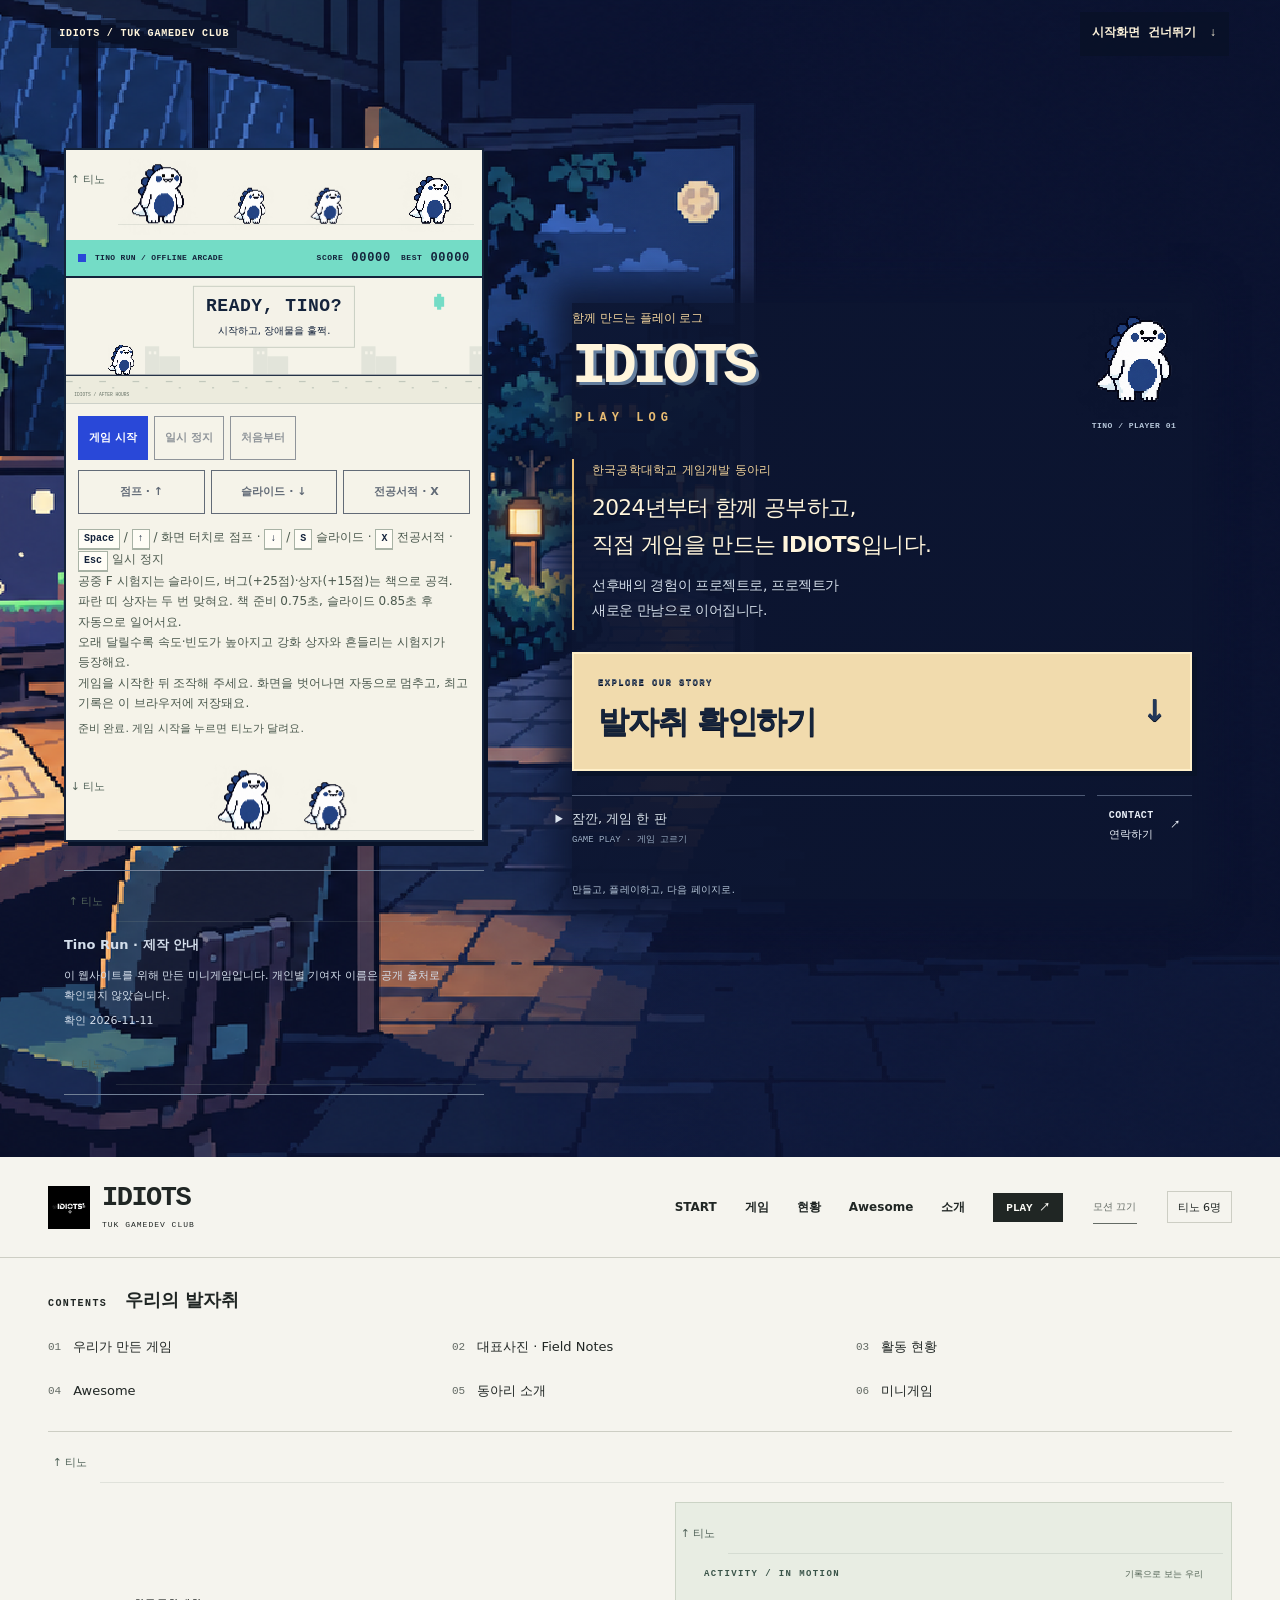
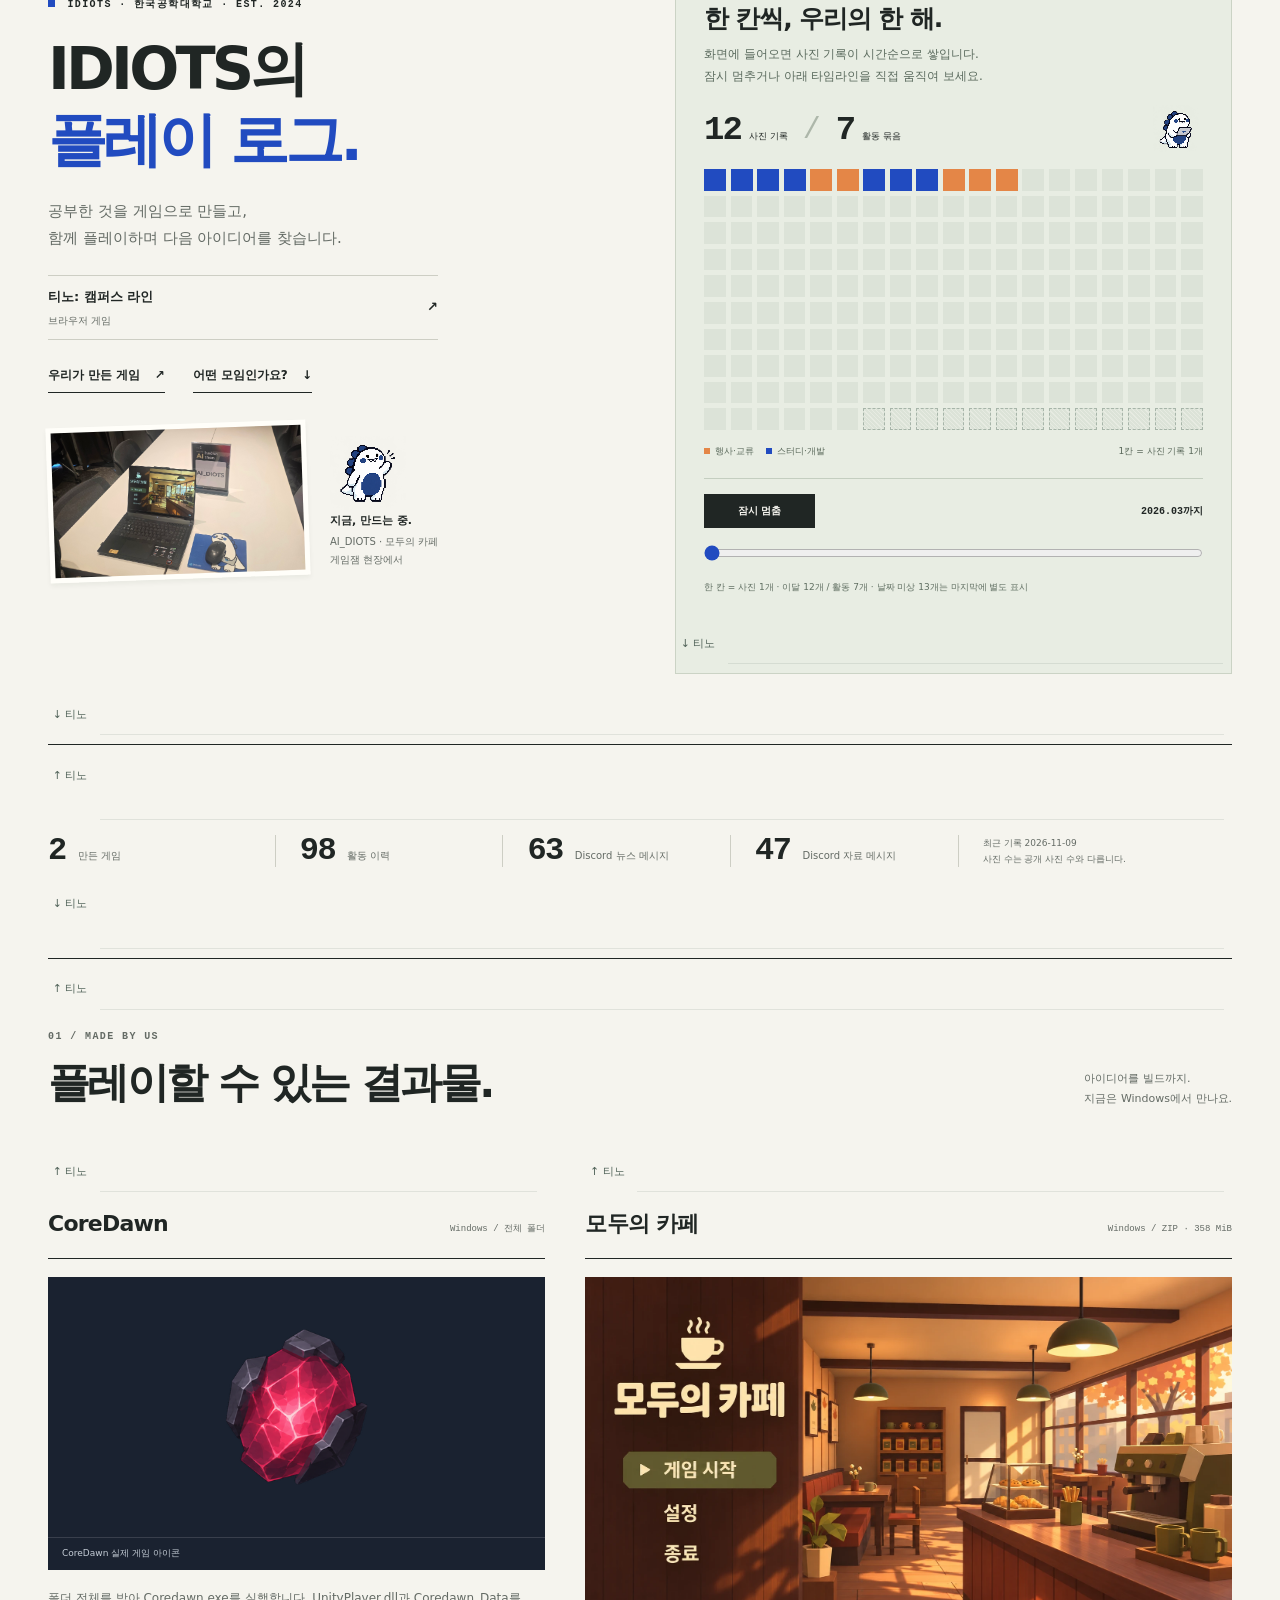
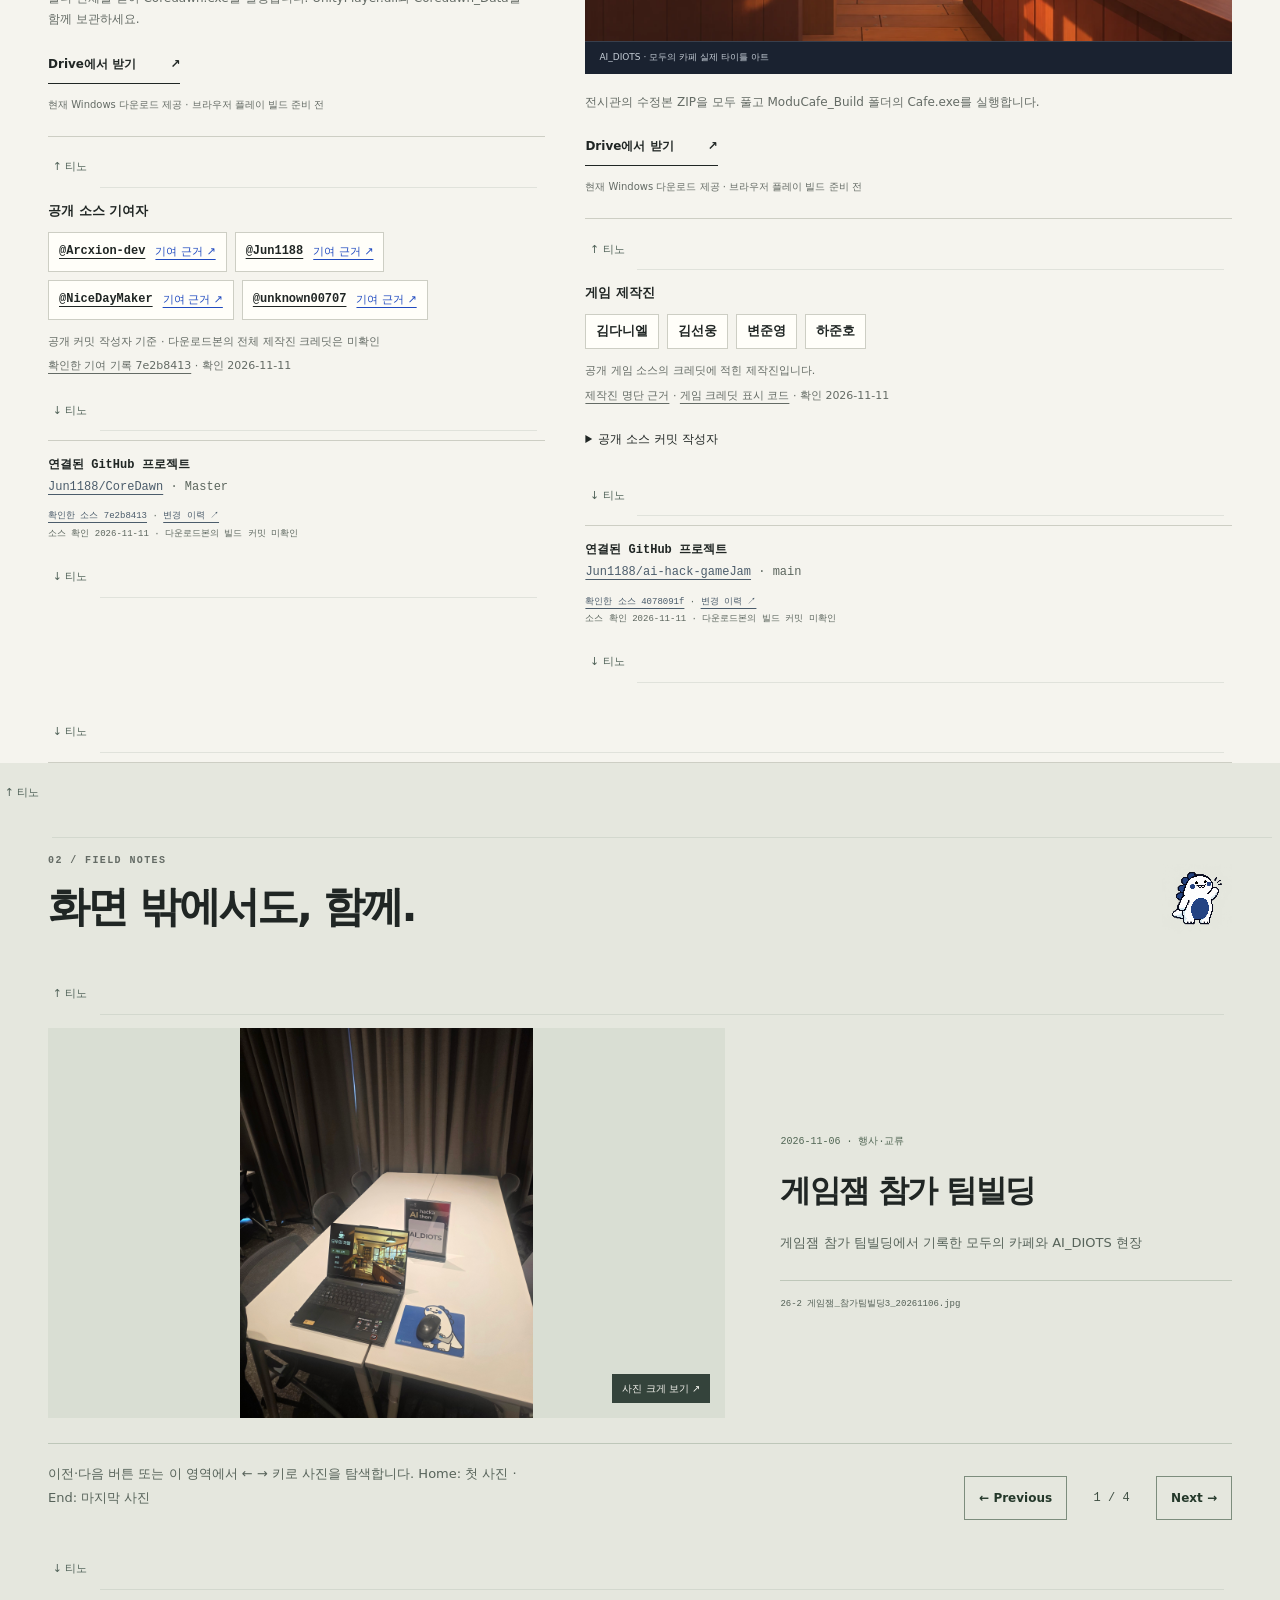
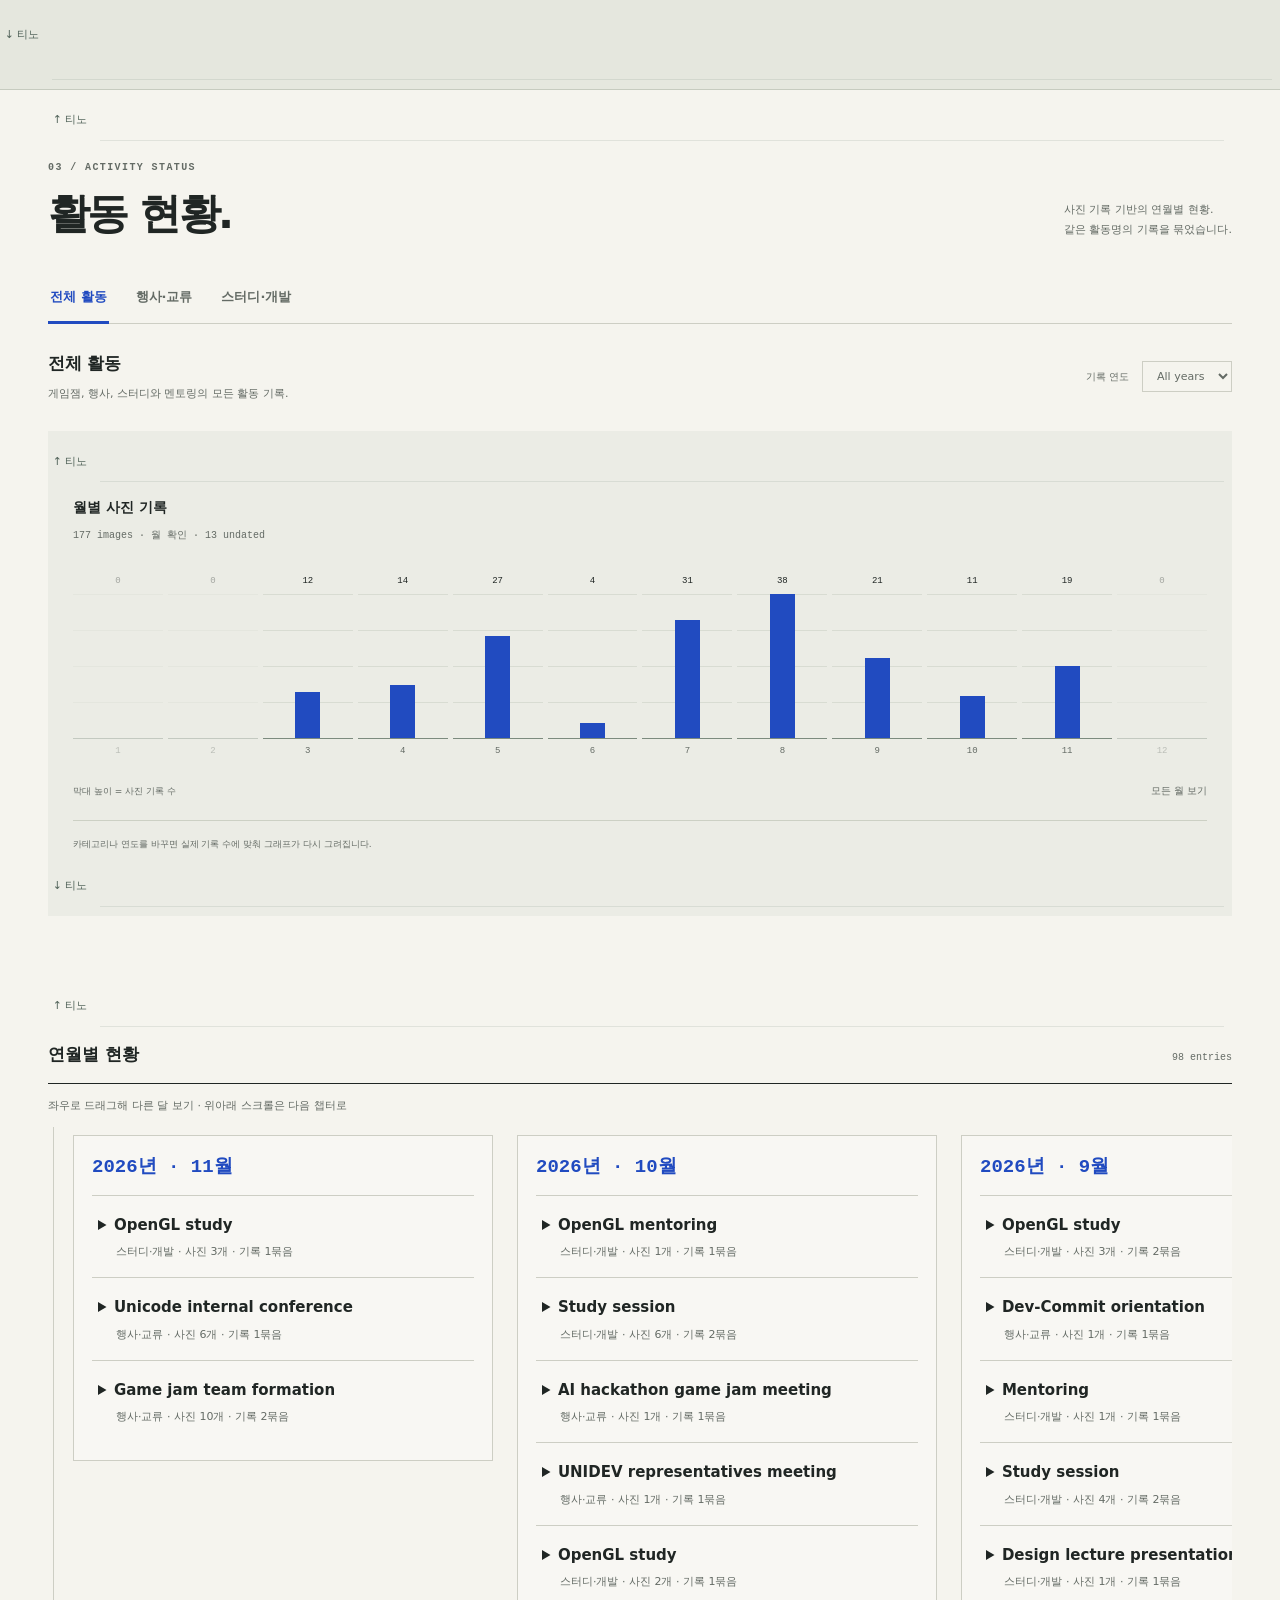
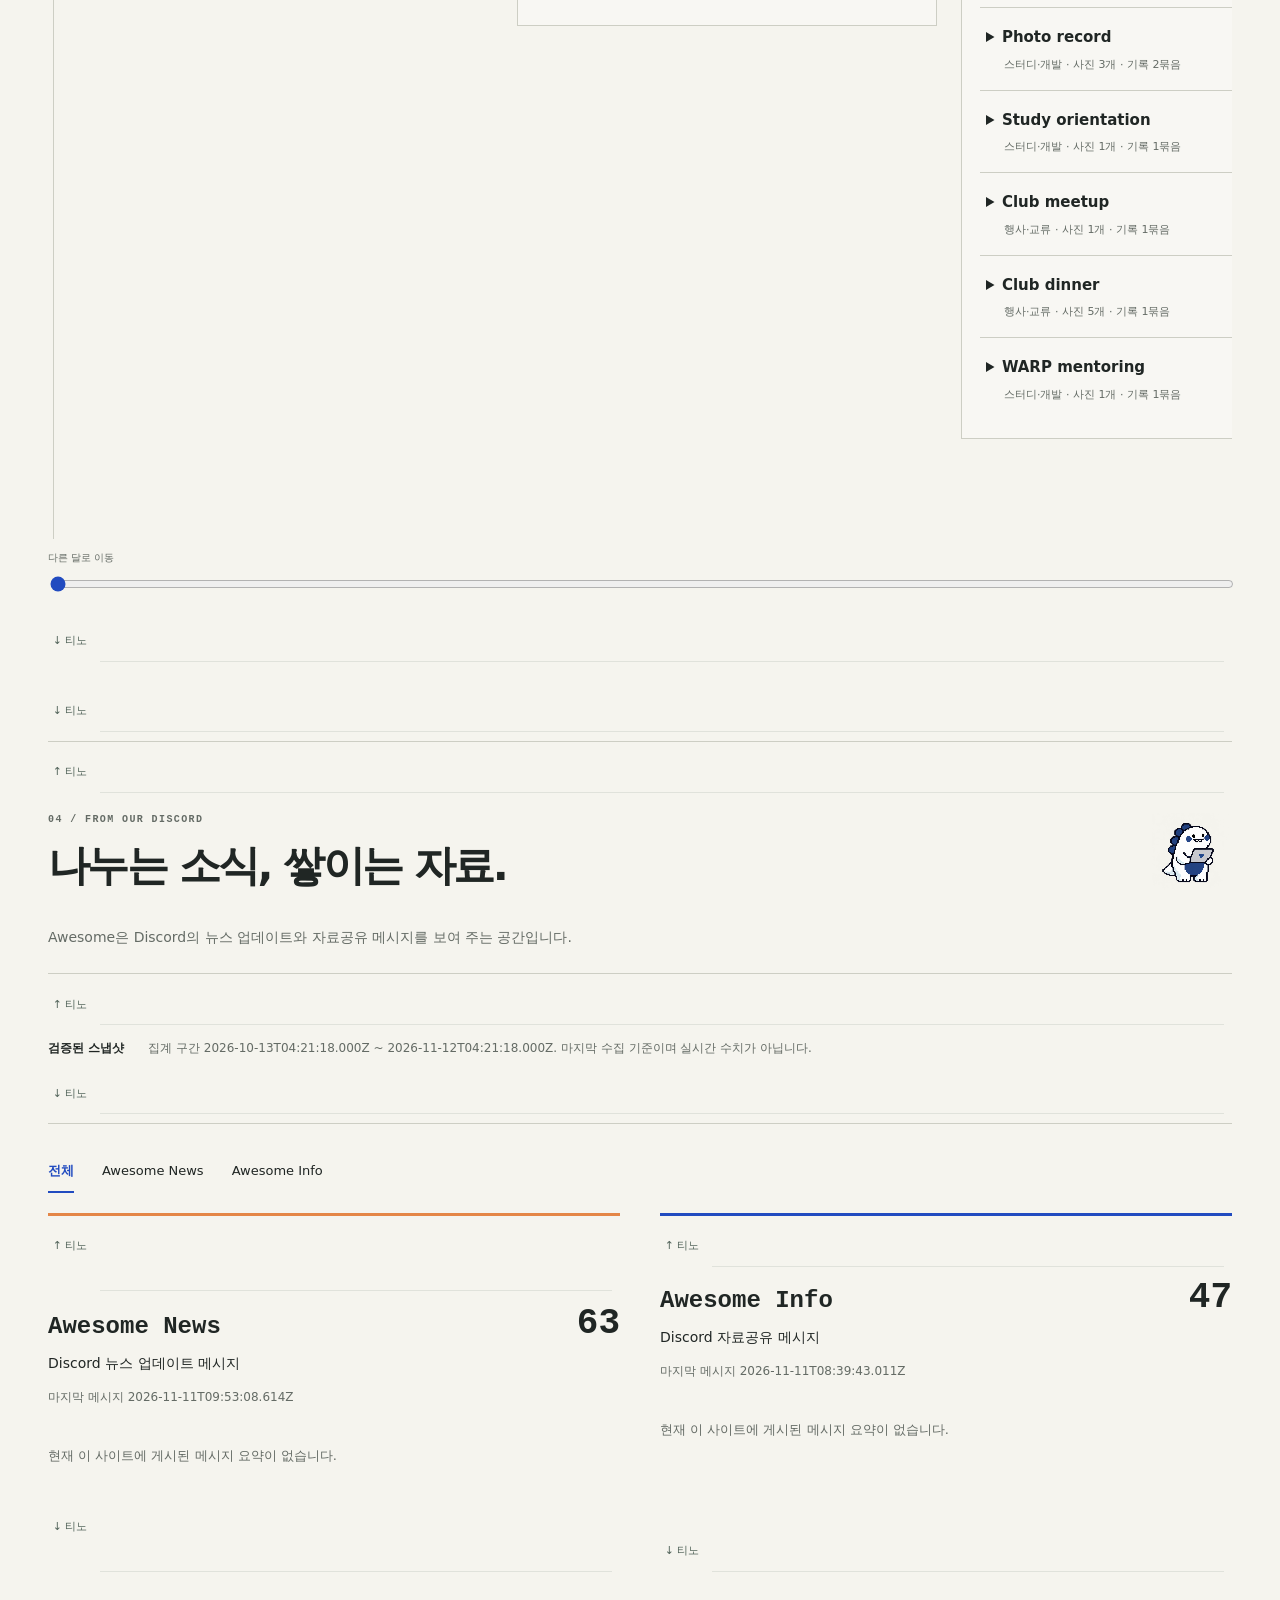
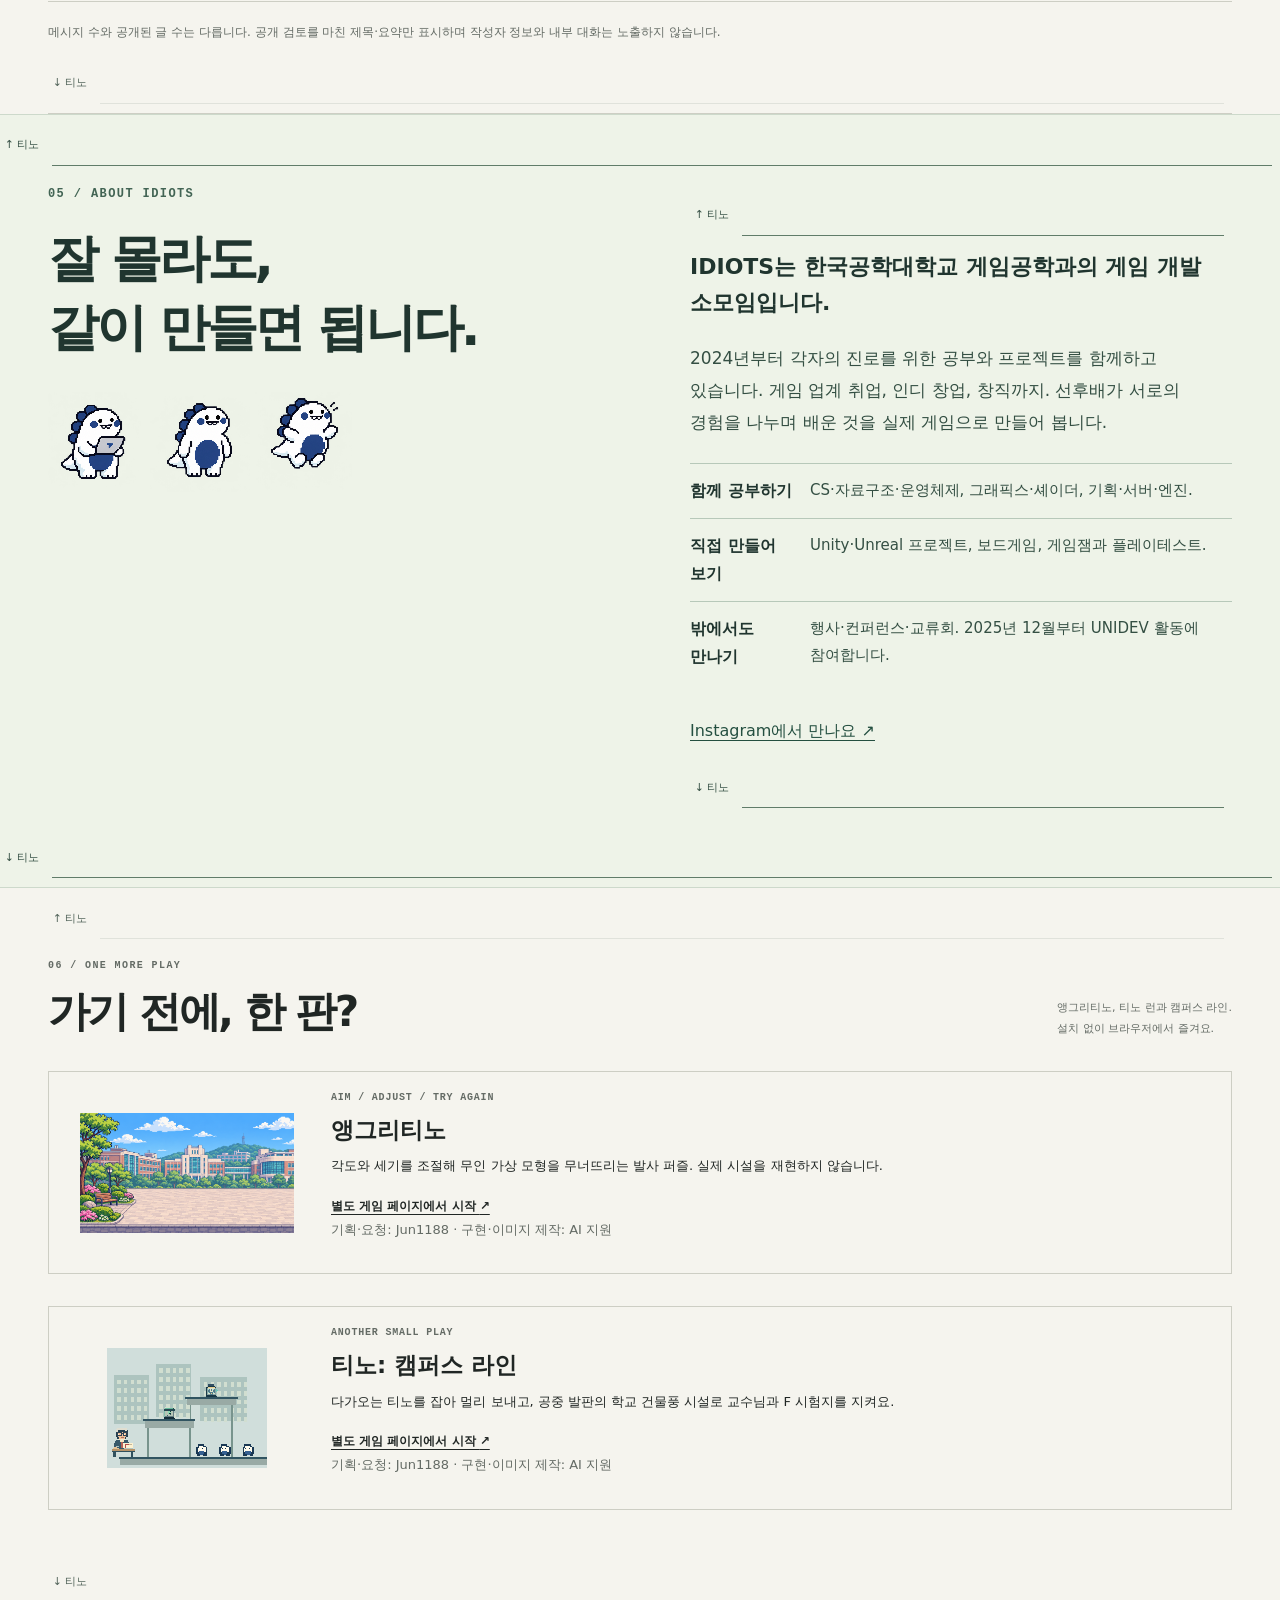
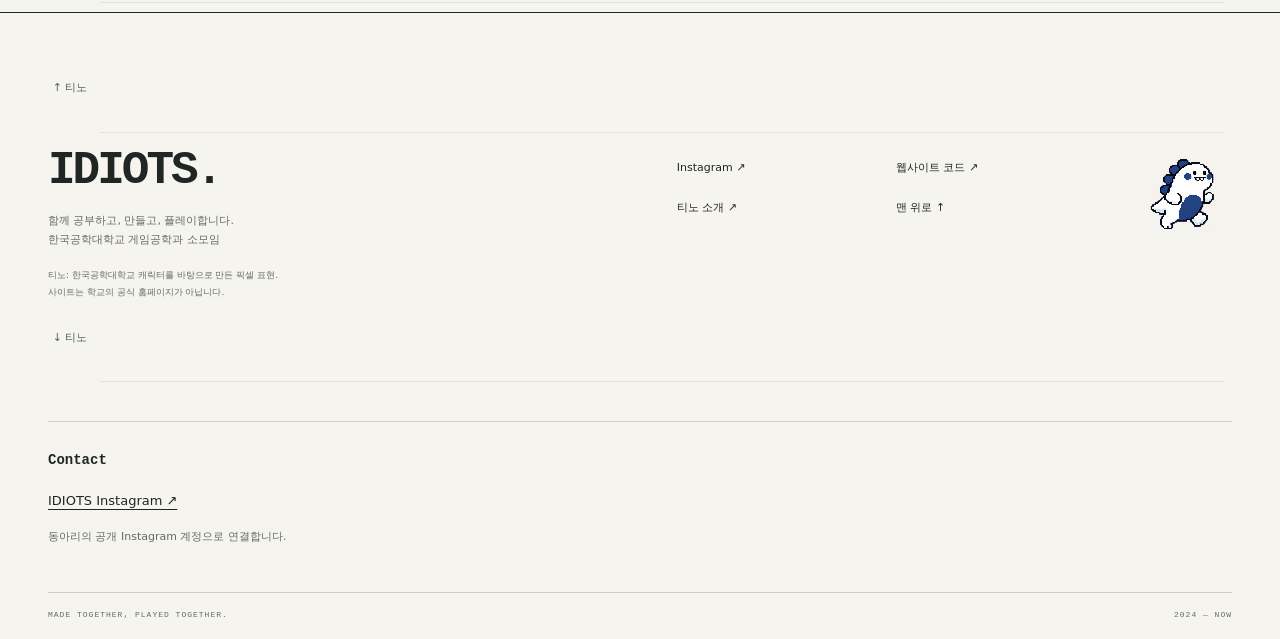
==== commit a20efc6a: "Sync deployed Pages 43155328796: refined Tino games, preserve Awesome snapshot" ====
--- a/index.html
+++ b/index.html
@@ -320,7 +320,7 @@
       <div>
         <p class="runner-kicker">BONUS STAGE / 01</p>
         <h2 class="runner-title" id="runner-title">한 판만 더, 티노.</h2>
-        <p class="runner-intro">점프하고, 슬라이딩하고, 전공서적으로 버그를 물리쳐요.</p>
+        <p class="runner-intro">점프하고, 슬라이딩하고, F 시험지는 숙이고, 전공서적으로 길을 열어요.</p>
       </div>
       <span class="runner-badge">BUILT FOR A LITTLE BREAK</span>
     </div>
@@ -333,7 +333,7 @@
         </div>
       </div>
       <div class="runner-screen">
-        <canvas class="runner-canvas" id="runner-canvas" width="1000" height="300" data-sprite-sheet="media/tino-sprites.png" tabindex="0" role="img" aria-label="티노 달리기 게임. 점프로 지상 장애물, 슬라이딩으로 드론을 피하고 전공서적으로 다가오는 버그를 공격해요." aria-describedby="runner-help runner-status">티노 달리기 게임에는 Canvas를 지원하는 브라우저가 필요해요.</canvas>
+        <canvas class="runner-canvas" id="runner-canvas" width="1000" height="300" data-sprite-sheet="media/tino-sprites.png" tabindex="0" role="img" aria-label="티노 달리기 게임. 점프로 지상 장애물, 슬라이딩으로 공중 F 시험지를 피하고 전공서적으로 다가오는 버그와 구조물을 부숴요." aria-describedby="runner-help runner-status">티노 달리기 게임에는 Canvas를 지원하는 브라우저가 필요해요.</canvas>
         <div class="runner-overlay" id="runner-overlay" aria-hidden="true">
           <strong class="runner-overlay-title" id="runner-overlay-title">READY, TINO?</strong>
           <span class="runner-overlay-copy" id="runner-overlay-copy">시작하고, 장애물을 훌쩍.</span>
@@ -350,7 +350,7 @@
           <button class="runner-button" id="runner-slide" type="button" disabled>슬라이드 · ↓</button>
           <button class="runner-button" id="runner-attack" type="button" disabled>전공서적 · X</button>
         </div>
-        <p class="runner-help" id="runner-help"><kbd>Space</kbd> / <kbd>↑</kbd> / 화면 터치로 점프 · <kbd>↓</kbd> / <kbd>S</kbd> 슬라이드 · <kbd>X</kbd> 전공서적 · <kbd>Esc</kbd> 일시 정지<br>낮은 드론은 슬라이드, 다가오는 버그는 책으로 공격(+25점). 책 준비 0.75초, 슬라이드 0.85초.<br>게임을 시작한 뒤 조작해 주세요. 화면을 벗어나면 자동으로 멈추고, 최고 기록은 이 브라우저에 저장돼요.</p>
+        <p class="runner-help" id="runner-help"><kbd>Space</kbd> / <kbd>↑</kbd> / 화면 터치로 점프 · <kbd>↓</kbd> / <kbd>S</kbd> 슬라이드 · <kbd>X</kbd> 전공서적 · <kbd>Esc</kbd> 일시 정지<br>공중 F 시험지는 슬라이드, 버그(+25점)·상자(+15점)는 책으로 공격. 파란 띠 상자는 두 번 맞혀요. 책 준비 0.75초, 슬라이드 0.85초 후 자동으로 일어서요.<br>오래 달릴수록 속도·빈도가 높아지고 강화 상자와 흔들리는 시험지가 등장해요.<br>게임을 시작한 뒤 조작해 주세요. 화면을 벗어나면 자동으로 멈추고, 최고 기록은 이 브라우저에 저장돼요.</p>
         <p class="runner-status" id="runner-status" role="status" aria-live="polite" aria-atomic="true">게임 시작을 누르면 티노가 달려요.</p>
         <p class="runner-motion-note" id="runner-motion-note" hidden>동작 줄이기가 켜져 있어요. 게임은 직접 시작할 때만 움직여요.</p>
       </div>
@@ -396,7 +396,7 @@
 <div class="hero-copy"><p class="eyebrow"><span class="tiny-square"></span> IDIOTS · 한국공학대학교 · EST. 2024</p><h1 id="hero-title">IDIOTS의<br><em>플레이 로그.</em></h1><p class="hero-description">공부한 것을 게임으로 만들고,<br>함께 플레이하며 다음 아이디어를 찾습니다.</p><a class="campus-quicklink" id="campus-quicklink" href="games/tino-campus-defense/"><span>티노: 캠퍼스 라인 <small>브라우저 게임</small></span><span aria-hidden="true">↗</span></a><div class="hero-links"><a href="#games">우리가 만든 게임 <span>↗</span></a><a href="#club">어떤 모임인가요? <span>↓</span></a></div><div class="field-glimpse"><a class="glimpse-image" href="#updates"><img src="media/gamejam-20261106.jpg" alt="AI_DIOTS 안내판 옆 노트북에 실행된 모두의 카페" loading="lazy" decoding="async"></a><div><span class="tino-sprite tino-wave" role="img" aria-label="손을 흔드는 픽셀 티노"></span><p><b>지금, 만드는 중.</b><span>AI_DIOTS · 모두의 카페<br>게임잼 현장에서</span></p></div></div></div>
 <section class="story-panel" id="story-panel" aria-labelledby="story-heading"><div class="story-heading"><p class="eyebrow">ACTIVITY / IN MOTION</p><span class="story-live">기록으로 보는 우리</span></div><h2 id="story-heading">한 칸씩, 우리의 한 해.</h2><p class="story-intro">화면에 들어오면 사진 기록이 시간순으로 쌓입니다.<br>잠시 멈추거나 아래 타임라인을 직접 움직여 보세요.</p><div class="story-totals"><div><strong id="story-photo-count">190</strong><span>사진 기록</span></div><span class="total-slash">/</span><div><strong id="story-activity-count">98</strong><span>활동 묶음</span></div><span class="tino-sprite tino-think" role="img" aria-label="기록을 살펴보는 픽셀 티노"></span></div><div class="story-pixels" id="story-pixels" aria-hidden="true"><span class="pixel-dot is-active" data-category="info" data-undated="false"></span><span class="pixel-dot is-active" data-category="info" data-undated="false"></span><span class="pixel-dot is-active" data-category="info" data-undated="false"></span><span class="pixel-dot is-active" data-category="news" data-undated="false"></span><span class="pixel-dot is-active" data-category="news" data-undated="false"></span><span class="pixel-dot is-active" data-category="news" data-undated="false"></span><span class="pixel-dot is-active" data-category="news" data-undated="false"></span><span class="pixel-dot is-active" data-category="news" data-undated="false"></span><span class="pixel-dot is-active" data-category="news" data-undated="false"></span><span class="pixel-dot is-active" data-category="news" data-undated="false"></span><span class="pixel-dot is-active" data-category="news" data-undated="false"></span><span class="pixel-dot is-active" data-category="news" data-undated="false"></span><span class="pixel-dot is-active" data-category="news" data-undated="false"></span><span class="pixel-dot is-active" data-category="news" data-undated="false"></span><span class="pixel-dot is-active" data-category="news" data-undated="false"></span><span class="pixel-dot is-active" data-category="news" data-undated="false"></span><span class="pixel-dot is-active" data-category="news" data-undated="false"></span><span class="pixel-dot is-active" data-category="news" data-undated="false"></span><span class="pixel-dot is-active" data-category="news" data-undated="false"></span><span class="pixel-dot is-active" data-category="info" data-undated="false"></span><span class="pixel-dot is-active" data-category="info" data-undated="false"></span><span class="pixel-dot is-active" data-category="info" data-undated="false"></span><span class="pixel-dot is-active" data-category="news" data-undated="false"></span><span class="pixel-dot is-active" data-category="info" data-undated="false"></span><span class="pixel-dot is-active" data-category="info" data-undated="false"></span><span class="pixel-dot is-active" data-category="info" data-undated="false"></span><span class="pixel-dot is-active" data-category="info" data-undated="false"></span><span class="pixel-dot is-active" data-category="news" data-undated="false"></span><span class="pixel-dot is-active" data-category="info" data-undated="false"></span><span class="pixel-dot is-active" data-category="info" data-undated="false"></span><span class="pixel-dot is-active" data-category="info" data-undated="false"></span><span class="pixel-dot is-active" data-category="info" data-undated="false"></span><span class="pixel-dot is-active" data-category="info" data-undated="false"></span><span class="pixel-dot is-active" data-category="news" data-undated="false"></span><span class="pixel-dot is-active" data-category="info" data-undated="false"></span><span class="pixel-dot is-active" data-category="info" data-undated="false"></span><span class="pixel-dot is-active" data-category="info" data-undated="false"></span><span class="pixel-dot is-active" data-category="info" data-undated="false"></span><span class="pixel-dot is-active" data-category="info" data-undated="false"></span><span class="pixel-dot is-active" data-category="info" data-undated="false"></span><span class="pixel-dot is-active" data-category="info" data-undated="false"></span><span class="pixel-dot is-active" data-category="info" data-undated="false"></span><span class="pixel-dot is-active" data-category="news" data-undated="false"></span><span class="pixel-dot is-active" data-category="news" data-undated="false"></span><span class="pixel-dot is-active" data-category="news" data-undated="false"></span><span class="pixel-dot is-active" data-category="news" data-undated="false"></span><span class="pixel-dot is-active" data-category="news" data-undated="false"></span><span class="pixel-dot is-active" data-category="news" data-undated="false"></span><span class="pixel-dot is-active" data-category="info" data-undated="false"></span><span class="pixel-dot is-active" data-category="info" data-undated="false"></span><span class="pixel-dot is-active" data-category="info" data-undated="false"></span><span class="pixel-dot is-active" data-category="info" data-undated="false"></span><span class="pixel-dot is-active" data-category="news" data-undated="false"></span><span class="pixel-dot is-active" data-category="news" data-undated="false"></span><span class="pixel-dot is-active" data-category="news" data-undated="false"></span><span class="pixel-dot is-active" data-category="news" data-undated="false"></span><span class="pixel-dot is-active" data-category="news" data-undated="false"></span><span class="pixel-dot is-active" data-category="news" data-undated="false"></span><span class="pixel-dot is-active" data-category="news" data-undated="false"></span><span class="pixel-dot is-active" data-category="news" data-undated="false"></span><span class="pixel-dot is-active" data-category="news" data-undated="false"></span><span class="pixel-dot is-active" data-category="news" data-undated="false"></span><span class="pixel-dot is-active" data-category="news" data-undated="false"></span><span class="pixel-dot is-active" data-category="news" data-undated="false"></span><span class="pixel-dot is-active" data-category="news" data-undated="false"></span><span class="pixel-dot is-active" data-category="news" data-undated="false"></span><span class="pixel-dot is-active" data-category="news" data-undated="false"></span><span class="pixel-dot is-active" data-category="news" data-undated="false"></span><span class="pixel-dot is-active" data-category="news" data-undated="false"></span><span class="pixel-dot is-active" data-category="info" data-undated="false"></span><span class="pixel-dot is-active" data-category="news" data-undated="false"></span><span class="pixel-dot is-active" data-category="news" data-undated="false"></span><span class="pixel-dot is-active" data-category="info" data-undated="false"></span><span class="pixel-dot is-active" data-category="info" data-undated="false"></span><span class="pixel-dot is-active" data-category="info" data-undated="false"></span><span class="pixel-dot is-active" data-category="news" data-undated="false"></span><span class="pixel-dot is-active" data-category="news" data-undated="false"></span><span class="pixel-dot is-active" data-category="news" data-undated="false"></span><span class="pixel-dot is-active" data-category="news" data-undated="false"></span><span class="pixel-dot is-active" data-category="news" data-undated="false"></span><span class="pixel-dot is-active" data-category="news" data-undated="false"></span><span class="pixel-dot is-active" data-category="news" data-undated="false"></span><span class="pixel-dot is-active" data-category="news" data-undated="false"></span><span class="pixel-dot is-active" data-category="info" data-undated="false"></span><span class="pixel-dot is-active" data-category="info" data-undated="false"></span><span class="pixel-dot is-active" data-category="news" data-undated="false"></span><span class="pixel-dot is-active" data-category="news" data-undated="false"></span><span class="pixel-dot is-active" data-category="info" data-undated="false"></span><span class="pixel-dot is-active" data-category="news" data-undated="false"></span><span class="pixel-dot is-active" data-category="news" data-undated="false"></span><span class="pixel-dot is-active" data-category="news" data-undated="false"></span><span class="pixel-dot is-active" data-category="info" data-undated="false"></span><span class="pixel-dot is-active" data-category="news" data-undated="false"></span><span class="pixel-dot is-active" data-category="news" data-undated="false"></span><span class="pixel-dot is-active" data-category="news" data-undated="false"></span><span class="pixel-dot is-active" data-category="news" data-undated="false"></span><span class="pixel-dot is-active" data-category="news" data-undated="false"></span><span class="pixel-dot is-active" data-category="info" data-undated="false"></span><span class="pixel-dot is-active" data-category="info" data-undated="false"></span><span class="pixel-dot is-active" data-category="news" data-undated="false"></span><span class="pixel-dot is-active" data-category="news" data-undated="false"></span><span class="pixel-dot is-active" data-category="news" data-undated="false"></span><span class="pixel-dot is-active" data-category="news" data-undated="false"></span><span class="pixel-dot is-active" data-category="news" data-undated="false"></span><span class="pixel-dot is-active" data-category="news" data-undated="false"></span><span class="pixel-dot is-active" data-category="news" data-undated="false"></span><span class="pixel-dot is-active" data-category="news" data-undated="false"></span><span class="pixel-dot is-active" data-category="news" data-undated="false"></span><span class="pixel-dot is-active" data-category="info" data-undated="false"></span><span class="pixel-dot is-active" data-category="news" data-undated="false"></span><span class="pixel-dot is-active" data-category="news" data-undated="false"></span><span class="pixel-dot is-active" data-category="info" data-undated="false"></span><span class="pixel-dot is-active" data-category="info" data-undated="false"></span><span class="pixel-dot is-active" data-category="info" data-undated="false"></span><span class="pixel-dot is-active" data-category="news" data-undated="false"></span><span class="pixel-dot is-active" data-category="news" data-undated="false"></span><span class="pixel-dot is-active" data-category="info" data-undated="false"></span><span class="pixel-dot is-active" data-category="news" data-undated="false"></span><span class="pixel-dot is-active" data-category="news" data-undated="false"></span><span class="pixel-dot is-active" data-category="info" data-undated="false"></span><span class="pixel-dot is-active" data-category="news" data-undated="false"></span><span class="pixel-dot is-active" data-category="news" data-undated="false"></span><span class="pixel-dot is-active" data-category="news" data-undated="false"></span><span class="pixel-dot is-active" data-category="news" data-undated="false"></span><span class="pixel-dot is-active" data-category="info" data-undated="false"></span><span class="pixel-dot is-active" data-category="info" data-undated="false"></span><span class="pixel-dot is-active" data-category="info" data-undated="false"></span><span class="pixel-dot is-active" data-category="info" data-undated="false"></span><span class="pixel-dot is-active" data-category="news" data-undated="false"></span><span class="pixel-dot is-active" data-category="news" data-undated="false"></span><span class="pixel-dot is-active" data-category="news" data-undated="false"></span><span class="pixel-dot is-active" data-category="news" data-undated="false"></span><span class="pixel-dot is-active" data-category="news" data-undated="false"></span><span class="pixel-dot is-active" data-category="news" data-undated="false"></span><span class="pixel-dot is-active" data-category="news" data-undated="false"></span><span class="pixel-dot is-active" data-category="news" data-undated="false"></span><span class="pixel-dot is-active" data-category="news" data-undated="false"></span><span class="pixel-dot is-active" data-category="news" data-undated="false"></span><span class="pixel-dot is-active" data-category="news" data-undated="false"></span><span class="pixel-dot is-active" data-category="news" data-undated="false"></span><span class="pixel-dot is-active" data-category="news" data-undated="false"></span><span class="pixel-dot is-active" data-category="news" data-undated="false"></span><span class="pixel-dot is-active" data-category="news" data-undated="false"></span><span class="pixel-dot is-active" data-category="news" data-undated="false"></span><span class="pixel-dot is-active" data-category="news" data-undated="false"></span><span class="pixel-dot is-active" data-category="info" data-undated="false"></span><span class="pixel-dot is-active" data-category="info" data-undated="false"></span><span class="pixel-dot is-active" data-category="info" data-undated="false"></span><span class="pixel-dot is-active" data-category="info" data-undated="false"></span><span class="pixel-dot is-active" data-category="info" data-undated="false"></span><span class="pixel-dot is-active" data-category="info" data-undated="false"></span><span class="pixel-dot is-active" data-category="info" data-undated="false"></span><span class="pixel-dot is-active" data-category="info" data-undated="false"></span><span class="pixel-dot is-active" data-category="info" data-undated="false"></span><span class="pixel-dot is-active" data-category="info" data-undated="false"></span><span class="pixel-dot is-active" data-category="info" data-undated="false"></span><span class="pixel-dot is-active" data-category="info" data-undated="false"></span><span class="pixel-dot is-active" data-category="news" data-undated="false"></span><span class="pixel-dot is-active" data-category="news" data-undated="false"></span><span class="pixel-dot is-active" data-category="info" data-undated="false"></span><span class="pixel-dot is-active" data-category="info" data-undated="false"></span><span class="pixel-dot is-active" data-category="info" data-undated="false"></span><span class="pixel-dot is-active" data-category="info" data-undated="false"></span><span class="pixel-dot is-active" data-category="info" data-undated="false"></span><span class="pixel-dot is-active" data-category="info" data-undated="false"></span><span class="pixel-dot is-active" data-category="info" data-undated="false"></span><span class="pixel-dot is-active" data-category="info" data-undated="false"></span><span class="pixel-dot is-active" data-category="info" data-undated="false"></span><span class="pixel-dot is-active" data-category="info" data-undated="false"></span><span class="pixel-dot is-active" data-category="news" data-undated="false"></span><span class="pixel-dot is-active" data-category="news" data-undated="false"></span><span class="pixel-dot is-active" data-category="info" data-undated="false"></span><span class="pixel-dot is-active" data-category="info" data-undated="false"></span><span class="pixel-dot is-active" data-category="info" data-undated="false"></span><span class="pixel-dot is-active" data-category="news" data-undated="false"></span><span class="pixel-dot is-active" data-category="news" data-undated="false"></span><span class="pixel-dot is-active" data-category="news" data-undated="false"></span><span class="pixel-dot is-active" data-category="news" data-undated="true"></span><span class="pixel-dot is-active" data-category="news" data-undated="true"></span><span class="pixel-dot is-active" data-category="news" data-undated="true"></span><span class="pixel-dot is-active" data-category="info" data-undated="true"></span><span class="pixel-dot is-active" data-category="news" data-undated="true"></span><span class="pixel-dot is-active" data-category="info" data-undated="true"></span><span class="pixel-dot is-active" data-category="news" data-undated="true"></span><span class="pixel-dot is-active" data-category="news" data-undated="true"></span><span class="pixel-dot is-active" data-category="info" data-undated="true"></span><span class="pixel-dot is-active" data-category="info" data-undated="true"></span><span class="pixel-dot is-active" data-category="info" data-undated="true"></span><span class="pixel-dot is-active" data-category="info" data-undated="true"></span><span class="pixel-dot is-active" data-category="info" data-undated="true"></span></div><div class="story-key"><span><i class="key-news"></i>행사·교류</span><span><i class="key-info"></i>스터디·개발</span><span>1칸 = 사진 기록 1개</span></div><div class="story-transport"><button id="story-play" type="button">▶ 시간순 재생</button><span id="story-date">전체 기록</span></div><label class="sr-only" for="story-range">활동 기록의 시점 선택</label><input id="story-range" type="range" min="0" max="9" value="9" step="1"><p class="story-caption" id="story-caption" aria-live="polite">날짜 미확인 기록을 포함한 전체 활동입니다.</p><noscript><style>.story-transport button,#story-range{display:none}</style><p class="story-caption">시간순 재생은 JavaScript를 켜면 사용할 수 있습니다. 전체 기록은 아래에서 읽을 수 있습니다.</p></noscript></section>
 </section>
-<div class="wrap facts" id="dashboard" aria-label="활동 요약"><a class="stat-card" href="#games"><strong>2</strong><span>만든 게임</span></a><a class="stat-card" href="#activity-all"><strong>98</strong><span>활동 이력</span></a><a class="stat-card" href="#awesome-news"><strong>—</strong><span>Discord 뉴스 메시지</span></a><a class="stat-card" href="#awesome-info"><strong>—</strong><span>Discord 자료 메시지</span></a><p>최근 기록 2026-11-09<br>사진 수는 공개 사진 수와 다릅니다.</p></div>
+<div class="wrap facts" id="dashboard" aria-label="활동 요약"><a class="stat-card" href="#games"><strong>2</strong><span>만든 게임</span></a><a class="stat-card" href="#activity-all"><strong>98</strong><span>활동 이력</span></a><a class="stat-card" href="#awesome-news"><strong>63</strong><span>Discord 뉴스 메시지</span></a><a class="stat-card" href="#awesome-info"><strong>47</strong><span>Discord 자료 메시지</span></a><p>최근 기록 2026-11-09<br>사진 수는 공개 사진 수와 다릅니다.</p></div>
 <section class="section wrap games-section" id="games" aria-labelledby="games-title"><div class="section-heading"><div><p class="eyebrow">01 / MADE BY US</p><h2 id="games-title">플레이할 수 있는 결과물.</h2></div><p class="section-note">아이디어를 빌드까지.<br>지금은 Windows에서 만나요.</p></div><div class="games"><article class="game-card">
 <header class="game-cover dawn"><h3>CoreDawn</h3><span>Windows / 전체 폴더</span></header>
 <figure class="game-photo"><img src="media/coredawn-icon.png" alt="CoreDawn의 붉게 빛나는 코어 아이콘" loading="lazy"><figcaption>CoreDawn 실제 게임 아이콘</figcaption></figure><div class="game-details"><p>폴더 전체를 받아 Coredawn.exe를 실행합니다. UnityPlayer.dll과 Coredawn_Data를 함께 보관하세요.</p><a class="download" href="https://drive.google.com/drive/folders/1KFvhEhyzMVFFDqa8fuBbDql41y2qUS8k">Drive에서 받기 <span aria-hidden="true">↗</span></a>
@@ -408,12 +408,12 @@
 <br>소스 확인 2026-11-11 · 다운로드본의 빌드 커밋 미확인</div></div></article></div></section>
 <section class="field-section" id="updates" aria-labelledby="updates-title"><div class="wrap"><div class="section-heading"><div><p class="eyebrow">02 / FIELD NOTES</p><h2 id="updates-title">화면 밖에서도, 함께.</h2></div><span class="tino-sprite tino-wave" role="img" aria-label="손을 흔드는 픽셀 티노"></span></div><div class="update-grid"><div class="update-card field-notes" id="field-notes" aria-label="활동 대표사진"><div class="field-notes-slides" id="field-notes-slides"><article class="field-note-slide" data-field-note="0067a9a426e4c8bda701f75c"><a class="field-note-media" href="media/gamejam-20261106.jpg" aria-label="게임잼 참가 팀빌딩 · 사진 크게 보기"><img src="media/gamejam-20261106.jpg" alt="AI_DIOTS 안내판 옆 노트북에 실행된 모두의 카페" loading="lazy" decoding="async"><span class="field-note-loading" hidden>사진을 불러오는 중입니다.</span><span class="field-note-error" hidden>사진을 불러오지 못했습니다.<br>사진 링크를 다시 열어 보세요.</span><span class="field-note-open" aria-hidden="true">사진 크게 보기 ↗</span></a><div class="field-note-copy"><p class="kicker"><time datetime="2026-11-06">2026-11-06</time> · 행사·교류</p><h3>게임잼 참가 팀빌딩</h3><p class="field-note-caption">게임잼 참가 팀빌딩에서 기록한 모두의 카페와 AI_DIOTS 현장</p><small>26-2 게임잼_참가팀빌딩3_20261106.jpg</small></div></article><article class="field-note-slide" data-field-note="bc5b54865f2cf59fb02466e4"><a class="field-note-media" href="media/unicon-demo-20260825.jpg" aria-label="CoreDawn, UNICON에서 만나다 · 사진 크게 보기"><img src="media/unicon-demo-20260825.jpg" alt="UNICON 행사장에서 여러 노트북으로 게임을 시연하고 설명하는 모습" loading="lazy" decoding="async"><span class="field-note-loading" hidden>사진을 불러오는 중입니다.</span><span class="field-note-error" hidden>사진을 불러오지 못했습니다.<br>사진 링크를 다시 열어 보세요.</span><span class="field-note-open" aria-hidden="true">사진 크게 보기 ↗</span></a><div class="field-note-copy"><p class="kicker"><time datetime="2026-08-25">2026-08-25</time> · 행사·교류</p><h3>CoreDawn, UNICON에서 만나다</h3><p class="field-note-description">교내 레벨업 프로그램과 연계해 동아리 안에서 팀을 꾸리고, 두 달간 함께 개발한 CoreDawn을 게임 전시회 UNICON에서 시연했습니다.</p><p class="field-note-caption">사진: 2026.08.25 UNICON 게임 시연 행사 현장</p><small>20260825_Unicon시연6.jpg</small></div></article><article class="field-note-slide" data-field-note="e9c9729b7ed22995e0e6e381"><a class="field-note-media" href="media/nc-20260715.jpg" aria-label="NC company visit · 사진 크게 보기"><img src="media/nc-20260715.jpg" alt="NC 전시물 앞에서 함께 촬영한 동아리 단체사진" loading="lazy" decoding="async"><span class="field-note-loading" hidden>사진을 불러오는 중입니다.</span><span class="field-note-error" hidden>사진을 불러오지 못했습니다.<br>사진 링크를 다시 열어 보세요.</span><span class="field-note-open" aria-hidden="true">사진 크게 보기 ↗</span></a><div class="field-note-copy"><p class="kicker"><time datetime="2026-07-15">2026-07-15</time> · 행사·교류</p><h3>NC company visit</h3><p class="field-note-caption">2026.07.15 · NC 기업탐방 단체사진</p><small></small></div></article><article class="field-note-slide" data-field-note="183fc806a41a73912546807f"><a class="field-note-media" href="media/playx4-20260523.jpg" aria-label="PlayX4 · 사진 크게 보기"><img src="media/playx4-20260523.jpg" alt="PlayX4 전시장 로비에서 촬영한 동아리 단체사진" loading="lazy" decoding="async"><span class="field-note-loading" hidden>사진을 불러오는 중입니다.</span><span class="field-note-error" hidden>사진을 불러오지 못했습니다.<br>사진 링크를 다시 열어 보세요.</span><span class="field-note-open" aria-hidden="true">사진 크게 보기 ↗</span></a><div class="field-note-copy"><p class="kicker"><time datetime="2026-05-23">2026-05-23</time> · 행사·교류</p><h3>PlayX4</h3><p class="field-note-caption">2026.05.23 · PlayX4 방문 단체사진</p><small></small></div></article></div><div class="field-notes-controls" id="field-notes-controls" hidden><p class="field-notes-help" id="field-notes-help">이전·다음 버튼 또는 이 영역에서 ← → 키로 사진을 탐색합니다. Home: 첫 사진 · End: 마지막 사진</p><div class="field-notes-transport"><button type="button" id="field-notes-prev" aria-controls="field-notes-slides" aria-label="이전 대표사진">← Previous</button><span id="field-notes-count" aria-live="off"></span><button type="button" id="field-notes-next" aria-controls="field-notes-slides" aria-label="다음 대표사진">Next →</button></div></div><p class="field-notes-status" id="field-notes-status" role="status" aria-live="polite" aria-atomic="true"></p></div></div></div></section>
 <section id="archive" class="section wrap archive" aria-labelledby="archive-title"><div class="section-heading"><div><p class="eyebrow">03 / ACTIVITY STATUS</p><h2 id="archive-title">활동 현황.</h2></div><p class="section-note">사진 기록 기반의 연월별 현황.<br>같은 활동명의 기록을 묶었습니다.</p></div><nav class="archive-tabs" aria-label="활동 카테고리"><a href="#activity-all" id="activity-all">전체 활동</a><a href="#activity-news" id="activity-news">행사·교류</a><a href="#activity-info" id="activity-info">스터디·개발</a></nav><div id="explorer" hidden><div class="archive-heading"><div><h3 id="exhibit-name"></h3><p id="exhibit-description"></p></div><label class="year">기록 연도 <select id="year-filter" aria-label="기록 연도"></select></label></div><div class="explorer-grid"><section class="chart-card" aria-label="월별 사진 기록 그래프"><header><h4>월별 사진 기록</h4><p id="chart-summary"></p></header><div class="chart" id="month-chart" role="group" aria-label="월을 눌러 활동 기록 필터링"></div><div class="chart-foot"><span>막대 높이 = 사진 기록 수</span><button type="button" class="link-btn" id="clear-month">모든 월 보기</button></div><p class="chart-note">카테고리나 연도를 바꾸면 실제 기록 수에 맞춰 그래프가 다시 그려집니다.</p></section><section class="records"><div class="records-head"><h4>연월별 현황</h4><span id="record-count" aria-live="polite"></span></div><p class="records-drag-hint" id="records-drag-hint">좌우로 드래그해 다른 달 보기 · 위아래 스크롤은 다음 챕터로</p><ul id="records-list" aria-label="연월별 활동 기록" aria-describedby="records-drag-hint" tabindex="0"></ul><label class="records-scroll-label" for="records-scroll">다른 달로 이동</label><input id="records-scroll" class="records-scroll" type="range" min="0" max="1000" value="0" step="1" aria-label="연월별 현황 좌우 이동"><button id="more" class="more" type="button">이전 달 더 보기 ↓</button></section></div></div><noscript><details open><summary>활동 기록</summary><ul><li class="activity-month"><h5 class="activity-month-heading">2026년 · 11월</h5><details class="activity-cluster"><summary><strong>OpenGL study</strong><span class="cluster-count">스터디·개발 · 사진 3개 · 기록 1묶음</span></summary><ul><li>2026-11-09 · 스터디·개발 · OpenGL study · 3 images</li></ul></details><details class="activity-cluster"><summary><strong>Unicode internal conference</strong><span class="cluster-count">행사·교류 · 사진 6개 · 기록 1묶음</span></summary><ul><li>2026-11-07 · 행사·교류 · Unicode internal conference · 6 images</li></ul></details><details class="activity-cluster"><summary><strong>Game jam team formation</strong><span class="cluster-count">행사·교류 · 사진 10개 · 기록 2묶음</span></summary><ul><li>2026-11-06 · 행사·교류 · Game jam team formation · 6 images</li><li>2026-11-05 · 행사·교류 · Game jam team formation · 4 images</li></ul></details></li><li class="activity-month"><h5 class="activity-month-heading">2026년 · 10월</h5><details class="activity-cluster"><summary><strong>OpenGL mentoring</strong><span class="cluster-count">스터디·개발 · 사진 1개 · 기록 1묶음</span></summary><ul><li>2026-10-26 · 스터디·개발 · OpenGL mentoring · 1 images</li></ul></details><details class="activity-cluster"><summary><strong>Study session</strong><span class="cluster-count">스터디·개발 · 사진 6개 · 기록 2묶음</span></summary><ul><li>2026-10-22 · 스터디·개발 · Study session · 2 images</li><li>2026-10-08 · 스터디·개발 · Study session · 4 images</li></ul></details><details class="activity-cluster"><summary><strong>AI hackathon game jam meeting</strong><span class="cluster-count">행사·교류 · 사진 1개 · 기록 1묶음</span></summary><ul><li>2026-10-09 · 행사·교류 · AI hackathon game jam meeting · 1 images</li></ul></details><details class="activity-cluster"><summary><strong>UNIDEV representatives meeting</strong><span class="cluster-count">행사·교류 · 사진 1개 · 기록 1묶음</span></summary><ul><li>2026-10-06 · 행사·교류 · UNIDEV representatives meeting · 1 images</li></ul></details><details class="activity-cluster"><summary><strong>OpenGL study</strong><span class="cluster-count">스터디·개발 · 사진 2개 · 기록 1묶음</span></summary><ul><li>2026-10-01 · 스터디·개발 · OpenGL study · 2 images</li></ul></details></li><li class="activity-month"><h5 class="activity-month-heading">2026년 · 9월</h5><details class="activity-cluster"><summary><strong>OpenGL study</strong><span class="cluster-count">스터디·개발 · 사진 3개 · 기록 2묶음</span></summary><ul><li>2026-09-28 · 스터디·개발 · OpenGL study · 2 images</li><li>2026-09-21 · 스터디·개발 · OpenGL study · 1 images</li></ul></details><details class="activity-cluster"><summary><strong>Dev-Commit orientation</strong><span class="cluster-count">행사·교류 · 사진 1개 · 기록 1묶음</span></summary><ul><li>2026-09-19 · 행사·교류 · Dev-Commit orientation · 1 images</li></ul></details><details class="activity-cluster"><summary><strong>Mentoring</strong><span class="cluster-count">스터디·개발 · 사진 1개 · 기록 1묶음</span></summary><ul><li>2026-09-18 · 스터디·개발 · Mentoring · 1 images</li></ul></details><details class="activity-cluster"><summary><strong>Study session</strong><span class="cluster-count">스터디·개발 · 사진 4개 · 기록 2묶음</span></summary><ul><li>2026-09-17 · 스터디·개발 · Study session · 2 images</li><li>2026-09-03 · 스터디·개발 · Study session · 2 images</li></ul></details><details class="activity-cluster"><summary><strong>Design lecture presentation</strong><span class="cluster-count">스터디·개발 · 사진 1개 · 기록 1묶음</span></summary><ul><li>2026-09-17 · 스터디·개발 · Design lecture presentation · 1 images</li></ul></details><details class="activity-cluster"><summary><strong>Photo record</strong><span class="cluster-count">스터디·개발 · 사진 3개 · 기록 2묶음</span></summary><ul><li>2026-09-16 · 스터디·개발 · Photo record · 1 images</li><li>2026-09-10 · 스터디·개발 · Photo record · 2 images</li></ul></details><details class="activity-cluster"><summary><strong>Study orientation</strong><span class="cluster-count">스터디·개발 · 사진 1개 · 기록 1묶음</span></summary><ul><li>2026-09-12 · 스터디·개발 · Study orientation · 1 images</li></ul></details><details class="activity-cluster"><summary><strong>Club meetup</strong><span class="cluster-count">행사·교류 · 사진 1개 · 기록 1묶음</span></summary><ul><li>2026-09-04 · 행사·교류 · Club meetup · 1 images</li></ul></details><details class="activity-cluster"><summary><strong>Club dinner</strong><span class="cluster-count">행사·교류 · 사진 5개 · 기록 1묶음</span></summary><ul><li>2026-09-04 · 행사·교류 · Club dinner · 5 images</li></ul></details><details class="activity-cluster"><summary><strong>WARP mentoring</strong><span class="cluster-count">스터디·개발 · 사진 1개 · 기록 1묶음</span></summary><ul><li>2026-09-03 · 스터디·개발 · WARP mentoring · 1 images</li></ul></details></li><li class="activity-month"><h5 class="activity-month-heading">2026년 · 8월</h5><details class="activity-cluster"><summary><strong>Operating systems mentoring</strong><span class="cluster-count">스터디·개발 · 사진 6개 · 기록 3묶음</span></summary><ul><li>2026-08-27 · 스터디·개발 · Operating systems mentoring · 1 images</li><li>2026-08-13 · 스터디·개발 · Operating systems mentoring · 3 images</li><li>2026-08-06 · 스터디·개발 · Operating systems mentoring · 2 images</li></ul></details><details class="activity-cluster"><summary><strong>Unicon game demo</strong><span class="cluster-count">행사·교류 · 사진 10개 · 기록 1묶음</span></summary><ul><li>2026-08-25 · 행사·교류 · Unicon game demo · 10 images</li></ul></details><details class="activity-cluster"><summary><strong>Unicon</strong><span class="cluster-count">행사·교류 · 사진 2개 · 기록 1묶음</span></summary><ul><li>2026-08-25 · 행사·교류 · Unicon · 2 images</li></ul></details><details class="activity-cluster"><summary><strong>Level Up live development</strong><span class="cluster-count">행사·교류 · 사진 1개 · 기록 1묶음</span></summary><ul><li>2026-08-24 · 행사·교류 · Level Up live development · 1 images</li></ul></details><details class="activity-cluster"><summary><strong>Level Up build submission</strong><span class="cluster-count">행사·교류 · 사진 1개 · 기록 1묶음</span></summary><ul><li>2026-08-21 · 행사·교류 · Level Up build submission · 1 images</li></ul></details><details class="activity-cluster"><summary><strong>Level Up session</strong><span class="cluster-count">행사·교류 · 사진 5개 · 기록 3묶음</span></summary><ul><li>2026-08-19 · 행사·교류 · Level Up session · 2 images</li><li>2026-08-16 · 행사·교류 · Level Up session · 2 images</li><li>2026-08-07 · 행사·교류 · Level Up session · 1 images</li></ul></details><details class="activity-cluster"><summary><strong>Club meetup</strong><span class="cluster-count">행사·교류 · 사진 6개 · 기록 4묶음</span></summary><ul><li>2026-08-19 · 행사·교류 · Club meetup · 1 images</li><li>2026-08-12 · 행사·교류 · Club meetup · 2 images</li><li>2026-08-05 · 행사·교류 · Club meetup · 2 images</li><li>2026-08 · 일자 미상 · 행사·교류 · Club meetup · 1 images</li></ul></details><details class="activity-cluster"><summary><strong>Graphics mentoring</strong><span class="cluster-count">스터디·개발 · 사진 2개 · 기록 2묶음</span></summary><ul><li>2026-08-18 · 스터디·개발 · Graphics mentoring · 1 images</li><li>2026-08-04 · 스터디·개발 · Graphics mentoring · 1 images</li></ul></details><details class="activity-cluster"><summary><strong>Game demo at the club meetup</strong><span class="cluster-count">행사·교류 · 사진 2개 · 기록 1묶음</span></summary><ul><li>2026-08-12 · 행사·교류 · Game demo at the club meetup · 2 images</li></ul></details><details class="activity-cluster"><summary><strong>Unity Networking Day</strong><span class="cluster-count">행사·교류 · 사진 3개 · 기록 1묶음</span></summary><ul><li>2026-08-08 · 행사·교류 · Unity Networking Day · 3 images</li></ul></details></li><li class="activity-month"><h5 class="activity-month-heading">2026년 · 7월</h5><details class="activity-cluster"><summary><strong>Level Up session</strong><span class="cluster-count">행사·교류 · 사진 12개 · 기록 6묶음</span></summary><ul><li>2026-07-31 · 행사·교류 · Level Up session · 2 images</li><li>2026-07-25 · 행사·교류 · Level Up session · 2 images</li><li>2026-07-24 · 행사·교류 · Level Up session · 2 images</li><li>2026-07-18 · 행사·교류 · Level Up session · 2 images</li><li>2026-07-10 · 행사·교류 · Level Up session · 2 images</li><li>2026-07-03 · 행사·교류 · Level Up session · 2 images</li></ul></details><details class="activity-cluster"><summary><strong>Operating systems mentoring</strong><span class="cluster-count">스터디·개발 · 사진 2개 · 기록 2묶음</span></summary><ul><li>2026-07-30 · 스터디·개발 · Operating systems mentoring · 1 images</li><li>2026-07-23 · 스터디·개발 · Operating systems mentoring · 1 images</li></ul></details><details class="activity-cluster"><summary><strong>Club meetup</strong><span class="cluster-count">행사·교류 · 사진 2개 · 기록 2묶음</span></summary><ul><li>2026-07-29 · 행사·교류 · Club meetup · 1 images</li><li>2026-07-15 · 행사·교류 · Club meetup · 1 images</li></ul></details><details class="activity-cluster"><summary><strong>Study session</strong><span class="cluster-count">스터디·개발 · 사진 2개 · 기록 2묶음</span></summary><ul><li>2026-07-22 · 스터디·개발 · Study session · 1 images</li><li>2026-07-12 · 스터디·개발 · Study session · 1 images</li></ul></details><details class="activity-cluster"><summary><strong>Social game session</strong><span class="cluster-count">행사·교류 · 사진 1개 · 기록 1묶음</span></summary><ul><li>2026-07-21 · 행사·교류 · Social game session · 1 images</li></ul></details><details class="activity-cluster"><summary><strong>NC company visit</strong><span class="cluster-count">행사·교류 · 사진 5개 · 기록 1묶음</span></summary><ul><li>2026-07-15 · 행사·교류 · NC company visit · 5 images</li></ul></details><details class="activity-cluster"><summary><strong>Study orientation</strong><span class="cluster-count">스터디·개발 · 사진 1개 · 기록 1묶음</span></summary><ul><li>2026-07-08 · 스터디·개발 · Study orientation · 1 images</li></ul></details><details class="activity-cluster"><summary><strong>Challenge recap</strong><span class="cluster-count">스터디·개발 · 사진 1개 · 기록 1묶음</span></summary><ul><li>2026-07-06 · 스터디·개발 · Challenge recap · 1 images</li></ul></details><details class="activity-cluster"><summary><strong>Photo record</strong><span class="cluster-count">스터디·개발 · 사진 2개 · 기록 2묶음</span></summary><ul><li>2026-07-04 · 스터디·개발 · Photo record · 1 images</li><li>2026-07-03 · 스터디·개발 · Photo record · 1 images</li></ul></details><details class="activity-cluster"><summary><strong>IDCON talk</strong><span class="cluster-count">행사·교류 · 사진 2개 · 기록 1묶음</span></summary><ul><li>2026-07-04 · 행사·교류 · IDCON talk · 2 images</li></ul></details><details class="activity-cluster"><summary><strong>Club challenge</strong><span class="cluster-count">스터디·개발 · 사진 1개 · 기록 1묶음</span></summary><ul><li>2026-07-02 · 스터디·개발 · Club challenge · 1 images</li></ul></details></li><li class="activity-month"><h5 class="activity-month-heading">2026년 · 6월</h5><details class="activity-cluster"><summary><strong>Level Up session</strong><span class="cluster-count">행사·교류 · 사진 4개 · 기록 2묶음</span></summary><ul><li>2026-06-25 · 행사·교류 · Level Up session · 2 images</li><li>2026-06-19 · 행사·교류 · Level Up session · 2 images</li></ul></details></li><li class="activity-month"><h5 class="activity-month-heading">2026년 · 5월</h5><details class="activity-cluster"><summary><strong>Game design activity</strong><span class="cluster-count">스터디·개발 · 사진 1개 · 기록 1묶음</span></summary><ul><li>2026-05-31 · 스터디·개발 · Game design activity · 1 images</li></ul></details><details class="activity-cluster"><summary><strong>Mentoring</strong><span class="cluster-count">스터디·개발 · 사진 3개 · 기록 3묶음</span></summary><ul><li>2026-05-30 · 스터디·개발 · Mentoring · 1 images</li><li>2026-05-26 · 스터디·개발 · Mentoring · 1 images</li><li>2026-05-02 · 스터디·개발 · Mentoring · 1 images</li></ul></details><details class="activity-cluster"><summary><strong>Game engine study</strong><span class="cluster-count">스터디·개발 · 사진 2개 · 기록 2묶음</span></summary><ul><li>2026-05-29 · 스터디·개발 · Game engine study · 1 images</li><li>2026-05-08 · 스터디·개발 · Game engine study · 1 images</li></ul></details><details class="activity-cluster"><summary><strong>PlayX4</strong><span class="cluster-count">행사·교류 · 사진 17개 · 기록 1묶음</span></summary><ul><li>2026-05-23 · 행사·교류 · PlayX4 · 17 images</li></ul></details><details class="activity-cluster"><summary><strong>Photo record</strong><span class="cluster-count">스터디·개발 · 사진 2개 · 기록 2묶음</span></summary><ul><li>2026-05-23 · 스터디·개발 · Photo record · 1 images</li><li>2026-05-22 · 스터디·개발 · Photo record · 1 images</li></ul></details><details class="activity-cluster"><summary><strong>Study session</strong><span class="cluster-count">스터디·개발 · 사진 2개 · 기록 1묶음</span></summary><ul><li>2026-05-16 · 스터디·개발 · Study session · 2 images</li></ul></details></li><li class="activity-month"><h5 class="activity-month-heading">2026년 · 4월</h5><details class="activity-cluster"><summary><strong>Mentoring</strong><span class="cluster-count">스터디·개발 · 사진 5개 · 기록 4묶음</span></summary><ul><li>2026-04-30 · 스터디·개발 · Mentoring · 2 images</li><li>2026-04-11 · 스터디·개발 · Mentoring · 1 images</li><li>2026-04-09 · 스터디·개발 · Mentoring · 1 images</li><li>2026-04-02 · 스터디·개발 · Mentoring · 1 images</li></ul></details><details class="activity-cluster"><summary><strong>Game design activity</strong><span class="cluster-count">스터디·개발 · 사진 4개 · 기록 2묶음</span></summary><ul><li>2026-04-12 · 스터디·개발 · Game design activity · 3 images</li><li>2026-04-05 · 스터디·개발 · Game design activity · 1 images</li></ul></details><details class="activity-cluster"><summary><strong>Board game meetup</strong><span class="cluster-count">행사·교류 · 사진 2개 · 기록 1묶음</span></summary><ul><li>2026-04-10 · 행사·교류 · Board game meetup · 2 images</li></ul></details><details class="activity-cluster"><summary><strong>Photo record</strong><span class="cluster-count">스터디·개발 · 사진 2개 · 기록 1묶음</span></summary><ul><li>2026-04-09 · 스터디·개발 · Photo record · 2 images</li></ul></details><details class="activity-cluster"><summary><strong>Data structures study</strong><span class="cluster-count">스터디·개발 · 사진 1개 · 기록 1묶음</span></summary><ul><li>2026-04-01 · 스터디·개발 · Data structures study · 1 images</li></ul></details></li><li class="activity-month"><h5 class="activity-month-heading">2026년 · 3월</h5><details class="activity-cluster"><summary><strong>Computer science study</strong><span class="cluster-count">스터디·개발 · 사진 3개 · 기록 1묶음</span></summary><ul><li>2026-03-31 · 스터디·개발 · Computer science study · 3 images</li></ul></details><details class="activity-cluster"><summary><strong>Game design activity</strong><span class="cluster-count">스터디·개발 · 사진 2개 · 기록 2묶음</span></summary><ul><li>2026-03-29 · 스터디·개발 · Game design activity · 1 images</li><li>2026-03-22 · 스터디·개발 · Game design activity · 1 images</li></ul></details><details class="activity-cluster"><summary><strong>UNIDEV general meeting</strong><span class="cluster-count">행사·교류 · 사진 2개 · 기록 1묶음</span></summary><ul><li>2026-03-28 · 행사·교류 · UNIDEV general meeting · 2 images</li></ul></details><details class="activity-cluster"><summary><strong>Mentoring materials</strong><span class="cluster-count">스터디·개발 · 사진 1개 · 기록 1묶음</span></summary><ul><li>2026-03-28 · 스터디·개발 · Mentoring materials · 1 images</li></ul></details><details class="activity-cluster"><summary><strong>Mentoring</strong><span class="cluster-count">스터디·개발 · 사진 1개 · 기록 1묶음</span></summary><ul><li>2026-03-26 · 스터디·개발 · Mentoring · 1 images</li></ul></details><details class="activity-cluster"><summary><strong>Club dinner</strong><span class="cluster-count">행사·교류 · 사진 3개 · 기록 1묶음</span></summary><ul><li>2026-03-17 · 행사·교류 · Club dinner · 3 images</li></ul></details></li><li class="activity-month"><h5 class="activity-month-heading">날짜 미상</h5><details class="activity-cluster"><summary><strong>Neople meetup planning</strong><span class="cluster-count">행사·교류 · 사진 1개 · 기록 1묶음</span></summary><ul><li>Undated · 행사·교류 · Neople meetup planning · 1 images</li></ul></details><details class="activity-cluster"><summary><strong>NC company visit</strong><span class="cluster-count">행사·교류 · 사진 2개 · 기록 1묶음</span></summary><ul><li>Undated · 행사·교류 · NC company visit · 2 images</li></ul></details><details class="activity-cluster"><summary><strong>Mentoring</strong><span class="cluster-count">스터디·개발 · 사진 1개 · 기록 1묶음</span></summary><ul><li>Undated · 스터디·개발 · Mentoring · 1 images</li></ul></details><details class="activity-cluster"><summary><strong>IDCON talk</strong><span class="cluster-count">행사·교류 · 사진 1개 · 기록 1묶음</span></summary><ul><li>Undated · 행사·교류 · IDCON talk · 1 images</li></ul></details><details class="activity-cluster"><summary><strong>Graphics mentoring</strong><span class="cluster-count">스터디·개발 · 사진 1개 · 기록 1묶음</span></summary><ul><li>Undated · 스터디·개발 · Graphics mentoring · 1 images</li></ul></details><details class="activity-cluster"><summary><strong>Graduation project playtest</strong><span class="cluster-count">행사·교류 · 사진 2개 · 기록 1묶음</span></summary><ul><li>Undated · 행사·교류 · Graduation project playtest · 2 images</li></ul></details><details class="activity-cluster"><summary><strong>Data structures study</strong><span class="cluster-count">스터디·개발 · 사진 2개 · 기록 1묶음</span></summary><ul><li>Undated · 스터디·개발 · Data structures study · 2 images</li></ul></details><details class="activity-cluster"><summary><strong>Computer science study orientation</strong><span class="cluster-count">스터디·개발 · 사진 2개 · 기록 1묶음</span></summary><ul><li>Undated · 스터디·개발 · Computer science study orientation · 2 images</li></ul></details><details class="activity-cluster"><summary><strong>Computer science study</strong><span class="cluster-count">스터디·개발 · 사진 1개 · 기록 1묶음</span></summary><ul><li>Undated · 스터디·개발 · Computer science study · 1 images</li></ul></details></li></ul></details></noscript></section>
-<section class="section wrap discord-section" id="awesome" data-tino-stop aria-labelledby="awesome-title" data-discord-status="not_connected">
+<section class="section wrap discord-section" id="awesome" data-tino-stop aria-labelledby="awesome-title" data-discord-status="snapshot">
 <div class="section-heading"><div><p class="eyebrow">04 / FROM OUR DISCORD</p><h2 id="awesome-title">나누는 소식, 쌓이는 자료.</h2></div><span class="tino-sprite tino-think" role="img" aria-label="자료를 살펴보는 픽셀 티노"></span></div>
 <p class="discord-intro">Awesome은 Discord의 뉴스 업데이트와 자료공유 메시지를 보여 주는 공간입니다.</p>
-<div class="discord-status" role="status"><strong>Discord 연결 확인 전</strong><p>사이트에 반영할 메시지 집계를 아직 확인하지 못했습니다. 기존 PC 봇 연결과 별개로, 뉴스·자료 현황은 사진 활동 수와 나누어 표시합니다.</p></div>
+<div class="discord-status" role="status"><strong>검증된 스냅샷</strong><p>집계 구간 2026-10-13T04:21:18.000Z ~ 2026-11-12T04:21:18.000Z. 마지막 수집 기준이며 실시간 수치가 아닙니다.</p></div>
 <nav class="discord-tabs" aria-label="Discord 카테고리"><a href="#awesome-all" id="awesome-all" aria-current="page">전체</a><a href="#awesome-news" id="awesome-news">Awesome News</a><a href="#awesome-info" id="awesome-info">Awesome Info</a></nav>
-<div class="discord-columns"><article class="discord-category" data-discord-category="news" aria-labelledby="discord-news-title"><div class="discord-category-heading"><h3 id="discord-news-title">Awesome News</h3><span class="discord-number" data-discord-count="news" aria-label="Discord 뉴스 업데이트 메시지 확인 전">—</span></div><p class="discord-purpose">Discord 뉴스 업데이트 메시지</p><p class="discord-last">최근 메시지 확인 전</p><p class="discord-empty">현재 이 사이트에 게시된 메시지 요약이 없습니다.</p></article><article class="discord-category" data-discord-category="info" aria-labelledby="discord-info-title"><div class="discord-category-heading"><h3 id="discord-info-title">Awesome Info</h3><span class="discord-number" data-discord-count="info" aria-label="Discord 자료공유 메시지 확인 전">—</span></div><p class="discord-purpose">Discord 자료공유 메시지</p><p class="discord-last">최근 메시지 확인 전</p><p class="discord-empty">현재 이 사이트에 게시된 메시지 요약이 없습니다.</p></article></div>
+<div class="discord-columns"><article class="discord-category" data-discord-category="news" aria-labelledby="discord-news-title"><div class="discord-category-heading"><h3 id="discord-news-title">Awesome News</h3><span class="discord-number" data-discord-count="news" aria-label="Discord 뉴스 업데이트 메시지 63">63</span></div><p class="discord-purpose">Discord 뉴스 업데이트 메시지</p><p class="discord-last">마지막 메시지 2026-11-11T09:53:08.614Z</p><p class="discord-empty">현재 이 사이트에 게시된 메시지 요약이 없습니다.</p></article><article class="discord-category" data-discord-category="info" aria-labelledby="discord-info-title"><div class="discord-category-heading"><h3 id="discord-info-title">Awesome Info</h3><span class="discord-number" data-discord-count="info" aria-label="Discord 자료공유 메시지 47">47</span></div><p class="discord-purpose">Discord 자료공유 메시지</p><p class="discord-last">마지막 메시지 2026-11-11T08:39:43.011Z</p><p class="discord-empty">현재 이 사이트에 게시된 메시지 요약이 없습니다.</p></article></div>
 <p class="discord-scope">메시지 수와 공개된 글 수는 다릅니다. 공개 검토를 마친 제목·요약만 표시하며 작성자 정보와 내부 대화는 노출하지 않습니다.</p>
 </section>
 <section class="club-section" id="club" aria-labelledby="club-title"><div class="wrap club-layout"><div><p class="eyebrow">05 / ABOUT IDIOTS</p><h2 id="club-title">잘 몰라도,<br>같이 만들면 됩니다.</h2><div class="club-mascots" aria-label="함께 만드는 픽셀 티노들"><span class="tino-sprite tino-think" role="img" aria-label="노트북을 보는 티노"></span><span class="tino-sprite tino-idle" role="img" aria-label="서 있는 티노"></span><span class="tino-sprite tino-jump" role="img" aria-label="점프하는 티노"></span></div></div><div class="club-description"><p class="club-lead">IDIOTS는 한국공학대학교 게임공학과의 게임 개발 소모임입니다.</p><p>2024년부터 각자의 진로를 위한 공부와 프로젝트를 함께하고 있습니다. 게임 업계 취업, 인디 창업, 창직까지. 선후배가 서로의 경험을 나누며 배운 것을 실제 게임으로 만들어 봅니다.</p><dl class="club-practices"><div><dt>함께 공부하기</dt><dd>CS·자료구조·운영체제, 그래픽스·셰이더, 기획·서버·엔진.</dd></div><div><dt>직접 만들어 보기</dt><dd>Unity·Unreal 프로젝트, 보드게임, 게임잼과 플레이테스트.</dd></div><div><dt>밖에서도 만나기</dt><dd>행사·컨퍼런스·교류회. 2025년 12월부터 UNIDEV 활동에 참여합니다.</dd></div></dl><a class="text-link" href="https://www.instagram.com/idiots_tuk_gamedev/">Instagram에서 만나요 ↗</a></div></div></section>
@@ -422,8 +422,8 @@
   <div class="campus-launcher-copy"><p class="campus-launcher-label">AIM / ADJUST / TRY AGAIN</p><h3 id="demolition-launcher-title">앵그리티노</h3><p id="demolition-launcher-description">각도와 세기를 조절해 무인 가상 모형을 무너뜨리는 발사 퍼즐. 실제 시설을 재현하지 않습니다.</p><span class="campus-launcher-action">별도 게임 페이지에서 시작 <span aria-hidden="true">↗</span></span><p class="campus-launcher-credit" id="demolition-launcher-credit">기획·요청: Jun1188 · 구현·이미지 제작: AI 지원</p></div>
 </a>
 <a class="campus-launcher" id="campus-launcher" href="games/tino-campus-defense/" aria-labelledby="campus-launcher-title" aria-describedby="campus-launcher-description campus-launcher-credit">
-  <img src="games/tino-campus-defense/art/campus-window.svg" width="720" height="540" loading="lazy" decoding="async" alt="세 층 캠퍼스 발판에서 티노를 잡아 바깥으로 보내는 창작 게임 맵">
-  <div class="campus-launcher-copy"><p class="campus-launcher-label">ANOTHER SMALL PLAY</p><h3 id="campus-launcher-title">티노: 캠퍼스 라인</h3><p id="campus-launcher-description">다가오는 티노를 잡아 멀리 보내고, 학교 건물풍 시설로 작업실을 지켜요.</p><span class="campus-launcher-action">별도 게임 페이지에서 시작 <span aria-hidden="true">↗</span></span><p class="campus-launcher-credit" id="campus-launcher-credit">기획·요청: Jun1188 · 구현·이미지 제작: AI 지원</p></div>
+  <img src="games/tino-campus-defense/art/campus-window.svg" width="720" height="540" loading="lazy" decoding="async" alt="평면 통로와 공중 지원 시설로 교수님과 F 시험지를 지키는 창작 게임 맵">
+  <div class="campus-launcher-copy"><p class="campus-launcher-label">ANOTHER SMALL PLAY</p><h3 id="campus-launcher-title">티노: 캠퍼스 라인</h3><p id="campus-launcher-description">다가오는 티노를 잡아 멀리 보내고, 공중 발판의 학교 건물풍 시설로 교수님과 F 시험지를 지켜요.</p><span class="campus-launcher-action">별도 게임 페이지에서 시작 <span aria-hidden="true">↗</span></span><p class="campus-launcher-credit" id="campus-launcher-credit">기획·요청: Jun1188 · 구현·이미지 제작: AI 지원</p></div>
 </a>
 </section>
 </main>
@@ -1944,6 +1944,7 @@
   var JUMP_SPEED = 650;
   var BASE_SPEED = 330;
   var MAX_STEP = 1 / 120;
+  var SLIDE_DURATION = .85;
   var SHEET_WIDTH = 1536;
   var SHEET_HEIGHT = 1024;
   // Tino's generated 3 × 2 sheet: per-cell opaque bounds, translated to sheet space.
@@ -2010,16 +2011,16 @@
 
   function slide(state) {
     if (state.mode !== 'running' || !state.player.grounded || state.player.slide > 0) return state;
-    return Object.assign({}, state, { player: Object.assign({}, state.player, { slide: .85 }) });
+    return Object.assign({}, state, { player: Object.assign({}, state.player, { slide: SLIDE_DURATION }) });
   }
 
   function attack(state) {
     if (state.mode !== 'running' || state.attackCooldown > 0) return state;
-    return Object.assign({}, state, { attackCooldown: .75, books: state.books.concat([{ x: PLAYER_X + 52, y: state.player.y + (state.player.slide > 0 ? 48 : 36), width: 24, height: 24 }]) });
+    return Object.assign({}, state, { attackCooldown: .75, books: state.books.concat([{ x: PLAYER_X + 52, y: state.player.y + (state.player.slide > 0 ? 48 : 36), width: 28, height: 28 }]) });
   }
 
   function pause(state) {
-    return state.mode === 'running' ? Object.assign({}, state, { mode: 'paused' }) : state;
+    return state.mode === 'running' ? Object.assign({}, state, { mode: 'paused', player: Object.assign({}, state.player, { slide: 0 }) }) : state;
   }
 
   function resume(state) {
@@ -2037,9 +2038,18 @@
     return { x: PLAYER_X + 13, y: player.y + 13, width: PLAYER_WIDTH - 26, height: PLAYER_HEIGHT - 16 };
   }
 
+  // Time-based progression is smooth, capped, and independent of rendering FPS.
+  function difficulty(seconds) {
+    var t = Math.max(0, Math.min(1, (seconds - 8) / 100));
+    return { progress: t, speed: BASE_SPEED + 230 * t,
+      spawnMin: 1.4 - .5 * t, spawnSpread: .65 - .25 * t,
+      gapSeconds: 1.15 - .32 * t, enemyExtra: 70 + 40 * t };
+  }
+
   function step(state, dt) {
     var elapsed = state.elapsed + dt;
-    var speed = BASE_SPEED + Math.min(270, elapsed * 4);
+    var pace = difficulty(elapsed);
+    var speed = pace.speed;
     var distance = state.distance + speed * dt;
     var player = Object.assign({}, state.player, { slide: Math.max(0, (state.player.slide || 0) - dt) });
     if (!player.grounded) {
@@ -2052,7 +2062,7 @@
       }
     }
     var obstacles = state.obstacles.map(function (obstacle) {
-      return Object.assign({}, obstacle, { x: obstacle.x - (speed + (obstacle.type === 'enemy' ? 70 : 0)) * dt });
+      return Object.assign({}, obstacle, { x: obstacle.x - (speed + (obstacle.type === 'enemy' ? pace.enemyExtra : 0)) * dt, y: obstacle.type === 'overhead' && obstacle.sway ? GROUND - 89 + Math.sin(elapsed * 2.5 + obstacle.phase) * 5 : obstacle.y });
     }).filter(function (obstacle) { return obstacle.x + obstacle.width > -20; });
     var untilSpawn = state.untilSpawn - dt;
     var seed = state.seed;
@@ -2065,26 +2075,38 @@
       var widths = [34, 42, 32];
       // A viewport shrink must not spawn a new block in front of an older one.
       var spawnX = obstacles.reduce(function (furthest, obstacle) {
-        return Math.max(furthest, obstacle.x + obstacle.width + speed * 1.15);
+        return Math.max(furthest, obstacle.x + obstacle.width + speed * pace.gapSeconds);
       }, state.width + 32);
       var type = elapsed > 6 && kind === 1 ? 'enemy' : elapsed > 10 && kind === 2 ? 'overhead' : 'block';
       if (type === 'enemy') { heights[kind] = 44; widths[kind] = 48; }
-      if (type === 'overhead') { heights[kind] = 42; widths[kind] = 64; }
-      obstacles.push({ type: type, x: spawnX, y: type === 'overhead' ? GROUND - 84 : GROUND - heights[kind], width: widths[kind], height: heights[kind], kind: kind });
-      untilSpawn += 1.25 + spacing.value * 0.8;
+      if (type === 'overhead') { heights[kind] = 48; widths[kind] = 52; }
+      var reinforced = type === 'block' && elapsed > 38 && kind === 0;
+      if (reinforced) { widths[kind] = 46; heights[kind] = 52; }
+      obstacles.push({ type: type, x: spawnX, y: type === 'overhead' ? GROUND - 89 : GROUND - heights[kind], width: widths[kind], height: heights[kind], kind: kind,
+        hp: reinforced ? 2 : 1, maxHp: reinforced ? 2 : 1,
+        sway: type === 'overhead' && elapsed > 55, phase: shape.value * Math.PI * 2 });
+      untilSpawn += pace.spawnMin + spacing.value * pace.spawnSpread;
     }
     var bonus = state.bonus || 0, defeated = state.defeated || 0;
-    var sparks = (state.sparks || []).map(function(e){return { x: e.x - speed * dt, y: e.y, life: e.life - dt };}).filter(function(e){return e.life > 0;});
+    var sparks = (state.sparks || []).map(function(e){return Object.assign({}, e, { x: e.x - speed * dt, life: e.life - dt });}).filter(function(e){return e.life > 0;});
     var books = (state.books || []).map(function(b){return Object.assign({},b,{x:b.x + 630 * dt});}).filter(function(b){
       if (b.x > state.width + 40) return false;
       var target = obstacles.find(function(o){return !o.destroyed && overlaps(b,o);});
       if (!target) return true;
-      if (target.type === 'enemy') { target.destroyed = true; bonus += 25; defeated++; sparks.push({x:target.x,y:target.y,life:.35}); }
+      if (target.type === 'enemy' || target.type === 'block') {
+        target.hp = (Number.isFinite(target.hp) ? target.hp : 1) - 1;
+        if (target.hp <= 0) {
+          target.destroyed = true; var reward = target.type === 'enemy' ? 25 : 15;
+          bonus += reward; defeated++; sparks.push({x:target.x,y:target.y,life:.35,reward:reward});
+        } else sparks.push({x:target.x,y:target.y,life:.25,reward:0});
+      }
       return false;
     });
     obstacles = obstacles.filter(function(o){return !o.destroyed;});
     var score = Math.floor(distance / 15) + bonus;
     var collided = obstacles.some(function (obstacle) { return overlaps(playerBounds(player), obstacle); });
+    // A stopped game must never retain an apparently stuck slide pose.
+    if (collided) player.slide = 0;
     return Object.assign({}, state, {
       mode: collided ? 'over' : 'running',
       seed: seed,
@@ -2114,10 +2136,10 @@
 
   var physics = {
     createState: createState, start: start, jump: jump, slide: slide, attack: attack, pause: pause, resume: resume,
-    advance: advance, overlaps: overlaps, playerBounds: playerBounds,
+    advance: advance, overlaps: overlaps, playerBounds: playerBounds, difficulty: difficulty,
     spriteFrame: spriteFrame, spritePlacement: spritePlacement,
     constants: { height: WORLD_HEIGHT, ground: GROUND, playerX: PLAYER_X,
-      playerWidth: PLAYER_WIDTH, playerHeight: PLAYER_HEIGHT, baseSpeed: BASE_SPEED }
+      playerWidth: PLAYER_WIDTH, playerHeight: PLAYER_HEIGHT, baseSpeed: BASE_SPEED, slideDuration: SLIDE_DURATION }
   };
   if (typeof module !== 'undefined' && module.exports) module.exports = physics;
   if (!root || !root.document) return;
@@ -2161,6 +2183,7 @@
     var lastDisplayedBest = -1;
     var lastAnnouncedMilestone = 0;
     var pauseReason = '';
+    var slideKeyHeld = false;
 
     function announce(message) {
       if (status && status.textContent !== message) status.textContent = message;
@@ -2187,9 +2210,16 @@
     }
 
     function updateScore() {
+      if (slideButton) slideButton.disabled = state.mode !== 'running' || state.player.slide > 0;
       if (attackButton) { attackButton.disabled = state.mode !== 'running' || state.attackCooldown > 0; attackButton.textContent = state.attackCooldown > 0 ? '책 준비 ' + state.attackCooldown.toFixed(1) + '초' : '전공서적 · X'; }
       game.dataset.runnerAction = state.player.slide > 0 ? 'slide' : !state.player.grounded ? 'jump' : 'run';
       game.dataset.runnerDefeated = String(state.defeated || 0);
+      // Public rendering diagnostics used by the native-input regression checks.
+      game.dataset.runnerSlideRemaining = state.player.slide.toFixed(3);
+      game.dataset.runnerElapsed = state.elapsed.toFixed(2);
+      game.dataset.runnerSpeed = state.speed.toFixed(1);
+      game.dataset.runnerSpawnMin = difficulty(state.elapsed).spawnMin.toFixed(3);
+      game.dataset.runnerObstacles = JSON.stringify(state.obstacles.map(function(o){return {type:o.type,x:Math.round(o.x),y:Math.round(o.y),width:o.width,height:o.height,hp:o.hp};}));
       if (scoreLabel && state.score !== lastDisplayedScore) {
         lastDisplayedScore = state.score;
         scoreLabel.textContent = formatScore(state.score);
@@ -2213,6 +2243,7 @@
 
     function pauseGame(reason) {
       if (state.mode !== 'running') return;
+      slideKeyHeld = false;
       state = pause(state);
       pauseReason = reason || '준비되면 계속 달려요.';
       stopFrame();
@@ -2223,6 +2254,7 @@
 
     var scoreRunId = null;
     function finishGame() {
+      slideKeyHeld = false;
       if (scoreRunId && root.CustomEvent) { root.dispatchEvent(new root.CustomEvent('idiots:game-result', {detail:{game:'tino-run', score:state.score, runId:scoreRunId}})); scoreRunId = null; }
       stopFrame();
       try { root.localStorage.setItem('idiots-tino-best-v1', String(state.best)); } catch (_) { /* Optional. */ }
@@ -2254,6 +2286,7 @@
     }
 
     function startGame(restart) {
+      slideKeyHeld = false;
       if (state.mode !== 'paused' || restart) scoreRunId = 'run-' + Date.now() + '-' + Math.random().toString(36).slice(2);
       // A click may scroll into view before the observer delivers its next entry.
       visible = visibleNow();
@@ -2302,8 +2335,8 @@
     function drawTino() {
       var runFrame = Math.floor(state.elapsed * 9) % 2 + 1;
       var key = !state.player.grounded ? 'jump' : state.mode === 'running' ? 'run' + runFrame : 'idle';
-      var sliding = state.player.slide > 0;
-      if (sliding) { pixelArt('slide', PLAYER_X, GROUND - 32, 68, 32); return; }
+      var sliding = state.mode === 'running' && state.player.slide > 0;
+      if (sliding) { pixelArt('slide', PLAYER_X - 4, GROUND - 32, 76, 32); return; }
       var sprite = images[key] || images.idle;
       if (sprite) {
         // Separate optional images still take precedence over a supplied sprite sheet.
@@ -2320,26 +2353,59 @@
     }
 
     var PIXELS = {
-      slide: ['........mmm.........','.........k..........','......kkkkkkkk......','....kkwwwwwwwwkk....','...kwwwwwwwwwwwwk...','...kwwwwkwkwkwkwk...','..kkkkwwwwwwwwkk....','.kbbbbkkkkkkkkbkk...','kbbbbbbbbbbbbbbkkk..','.kkkkkkkkkkkkkkkkkk.'],
+      // Dedicated low, feet-forward Tino pose. White body, navy dorsal plates,
+      // blue cheek/belly, and the two teeth from the source mascot, not a squashed run frame.
+      slide: [
+        '...............kkk..............',
+        '............kkkbbbkk............',
+        '.........kkkbbbkkkkkkkk..........',
+        '.......kkbbbkkkwwwwwwwwkk........',
+        '......kbbkkkwwwwwwwwwwwwkk......',
+        '....kkkkkwwwwwwwwwwkwkwkwwk.....',
+        '...kwwwwwwwwwwwwbwwwwwwwwwk.....',
+        '..kwwwwwwwwwbbbbbwkkwwkkwwk.....',
+        '.kwwwwwwwwbbbbbbbbwwkkwwwwwk.....',
+        'kwwwwwkkkkbbbbbbbbbwwwwwwwk......',
+        '.kkkkkwwwwkkkkbbbbbwwwwwkk.......',
+        '.....kwwwwwwwwkkkkkkkkkwwwkk.....',
+        '......kkwwwwwwwwwwwwwwwwwwwk....',
+        '........kkkkkkkkkkkkkkkkkkkk....'
+      ],
       enemy: ['..kkk....kkk..','...kk....kk...','..kkkkkkkkkk..','.kmmmmmmmmmmk.','kmmwwmmmmwwmmk','kmmkkmmmmkkmmk','.kmmmmmmmmmmk.','..kkppppppkk..','.kkkppppppkkk.','kk..kkkkkk..kk','....kk..kk....','...kk....kk...'],
-      drone: ['kkkk........kkkk','..kkkkkkkkkkkk..','....kmmmmmmk....','...kmmwwwwmmk...','...kmmkkkkmmk...','....kmmmmmmk....','.....kkkkkk.....','......kkkk......','......pppp......','.......pp.......'],
-      book: ['.kkkkkkkkk..','kbbbbbbbbkk.','kbwwwwwwbkwk','kbwbbbbwbkwk','kbwwwwwwbkwk','kbwbbbbbbkwk','kbwwwwwwbkwk','kbbbbbbbbkwk','kkkkkkkkkkwk','.kwwwwwwwwk.','..kkkkkkkk..']
+      exam: ['..kkkkkkkkkk....','..kwwwwwwwwkk...','..kwwwwwwwwkwk..','..kwwwwwwwwkkk..','..kwrrrrwwwwwk..','..kwrwwwwwwwwk..','..kwrrrwwwwwwk..','..kwrwwwwwwwwk..','..kwrwwwwwwwwk..','..kwwwwwwwwwwk..','..kwssssssswwk..','..kwwwwwwwwwwk..','..kwssssssswwk..','..kwwwwwwwwwwk..','..kkkkkkkkkkkk..'],
+      book: ['.kkkkkkkkkkkkkkkkk..', '.kmmbbbbbbbbbbbbbk..', '.kmmbbbbbbbbbbbbbwk.', '.kmmbwwwbbbbbbbbbwk.', '.kmmbwbbbbbbbbbbbwk.', '.kmmbwbbbbbwbbbwbwk.', '.kmmbwbbbbwwwbwwwwk.', '.kmmbwwwbbbwbbbwbwk.', '.kmmbbbbbbbbbbbbbwk.', '.kmmbbbbbbbbbbbbbwk.', '.kmmbbbbbbbbbbbbbwk.', '.kmmbyyyyyyyyyybbwk.', '.kmmbbbbbbbbbbbbbwk.', '.kmmbsssssssbbbbbwk.', '.kmmbbbbbbbbbbbbbwk.', '.kkwwwwwwwwwwwwwwkk.', '...kkkkkkkkkkkkkkk..', '....................']
     };
     function pixelArt(key,x,y,w,h) {
-      var rows = PIXELS[key], palette = {k:'#14233b',m:'#86cdbb',w:'#fff9df',p:'#ed967e',b:'#4564a8'};
-      rows.forEach(function(row,iy){Array.from(row).forEach(function(c,ix){if(palette[c])rect(x+ix*w/row.length,y+iy*h/rows.length,Math.ceil(w/row.length),Math.ceil(h/rows.length),palette[c]);});});
+      var rows = PIXELS[key], palette = {k:'#14233b',m:'#86cdbb',w:'#fff9df',p:'#ed967e',b:'#31568f',r:'#b63849',s:'#8e9ca6',y:'#e9c88d'};
+      var columns = Math.max.apply(null, rows.map(function(row){return row.length;}));
+      rows.forEach(function(row,iy){Array.from(row).forEach(function(c,ix){if(palette[c])rect(x+ix*w/columns,y+iy*h/rows.length,Math.ceil(w/columns),Math.ceil(h/rows.length),palette[c]);});});
     }
     function drawObstacle(obstacle) {
-      if (obstacle.type === 'enemy' || obstacle.type === 'overhead') { pixelArt(obstacle.type === 'enemy' ? 'enemy' : 'drone',obstacle.x,obstacle.y,obstacle.width,obstacle.height); return; }
+      if (obstacle.type === 'enemy' || obstacle.type === 'overhead') { pixelArt(obstacle.type === 'enemy' ? 'enemy' : 'exam',obstacle.x,obstacle.y,obstacle.width,obstacle.height); return; }
       var x = obstacle.x;
       var y = obstacle.y;
       var w = obstacle.width;
       var h = obstacle.height;
-      rect(x, y, w, h, '#14233b');
-      rect(x + 4, y + 4, w - 8, h - 8, obstacle.kind === 1 ? '#8acdbd' : '#f2a28b');
-      rect(x + 8, y + 10, 4, 12, '#14233b');
-      rect(x + w - 12, y + 10, 4, 12, '#14233b');
-      rect(x + 12, y + h - 12, w - 24, 4, '#14233b');
+      // Campus equipment crates: metal feet, timber slats and a visible break state.
+      rect(x + 3, y + h - 6, 7, 6, '#14233b');
+      rect(x + w - 10, y + h - 6, 7, 6, '#14233b');
+      rect(x, y, w, h - 5, '#14233b');
+      rect(x + 3, y + 3, w - 6, h - 11, '#b78b68');
+      for (var row = 7; row < h - 10; row += 10) {
+        rect(x + 4, y + row, w - 8, 2, '#79533d');
+      }
+      rect(x + 6, y + 4, 4, h - 13, '#e1bf8e');
+      rect(x + w - 10, y + 4, 4, h - 13, '#e1bf8e');
+      if (obstacle.maxHp === 2 && obstacle.hp === 2) {
+        rect(x + 2, y + 10, w - 4, 6, '#31568f');
+        rect(x + 5, y + 12, 3, 2, '#fff9df');
+        rect(x + w - 8, y + 12, 3, 2, '#fff9df');
+      }
+      if (obstacle.maxHp === 2 && obstacle.hp === 1) {
+        rect(x + w / 2 - 2, y + 4, 3, 9, '#14233b');
+        rect(x + w / 2 + 1, y + 13, 3, 8, '#14233b');
+        rect(x + w / 2 - 2, y + 21, 3, h - 29, '#14233b');
+      }
     }
 
     function draw() {
@@ -2366,7 +2432,7 @@
       }
       state.obstacles.forEach(drawObstacle);
       state.books.forEach(function(b){pixelArt('book',b.x,b.y,b.width,b.height);});
-      state.sparks.forEach(function(e){context.fillStyle='#345f58';context.font='bold 14px monospace';context.fillText('+25',e.x,e.y-8-(.35-e.life)*35);});
+      state.sparks.forEach(function(e){context.fillStyle='#345f58';context.font='bold 14px monospace';context.fillText(e.reward ? '+'+e.reward : 'CRACK',e.x,e.y-8-(.35-e.life)*35);});
       drawTino();
       context.fillStyle = '#647064';
       context.font = '11px Consolas, monospace';
@@ -2431,12 +2497,15 @@
         event.preventDefault();
         if (!event.repeat && state.mode === 'running') state = jump(state);
       } else if (event.key === 'ArrowDown' || (event.key || '').toLowerCase() === 's') {
-        event.preventDefault(); if (!event.repeat) { state = slide(state); updateScore(); }
+        event.preventDefault(); if (!event.repeat && !slideKeyHeld) { slideKeyHeld = true; state = slide(state); updateScore(); }
       } else if ((event.key || '').toLowerCase() === 'x') {
         event.preventDefault(); if (!event.repeat) { state = attack(state); updateScore(); }
       } else if (event.key === 'Escape') {
         if (state.mode === 'running') { event.preventDefault(); pauseGame(); }
       }
+    });
+    canvas.addEventListener('keyup', function(event) {
+      if (event.key === 'ArrowDown' || (event.key || '').toLowerCase() === 's') slideKeyHeld = false;
     });
     game.addEventListener('focusout', function (event) {
       if (!game.contains(event.relatedTarget)) pauseGame('게임 밖으로 이동해 멈췄어요.');
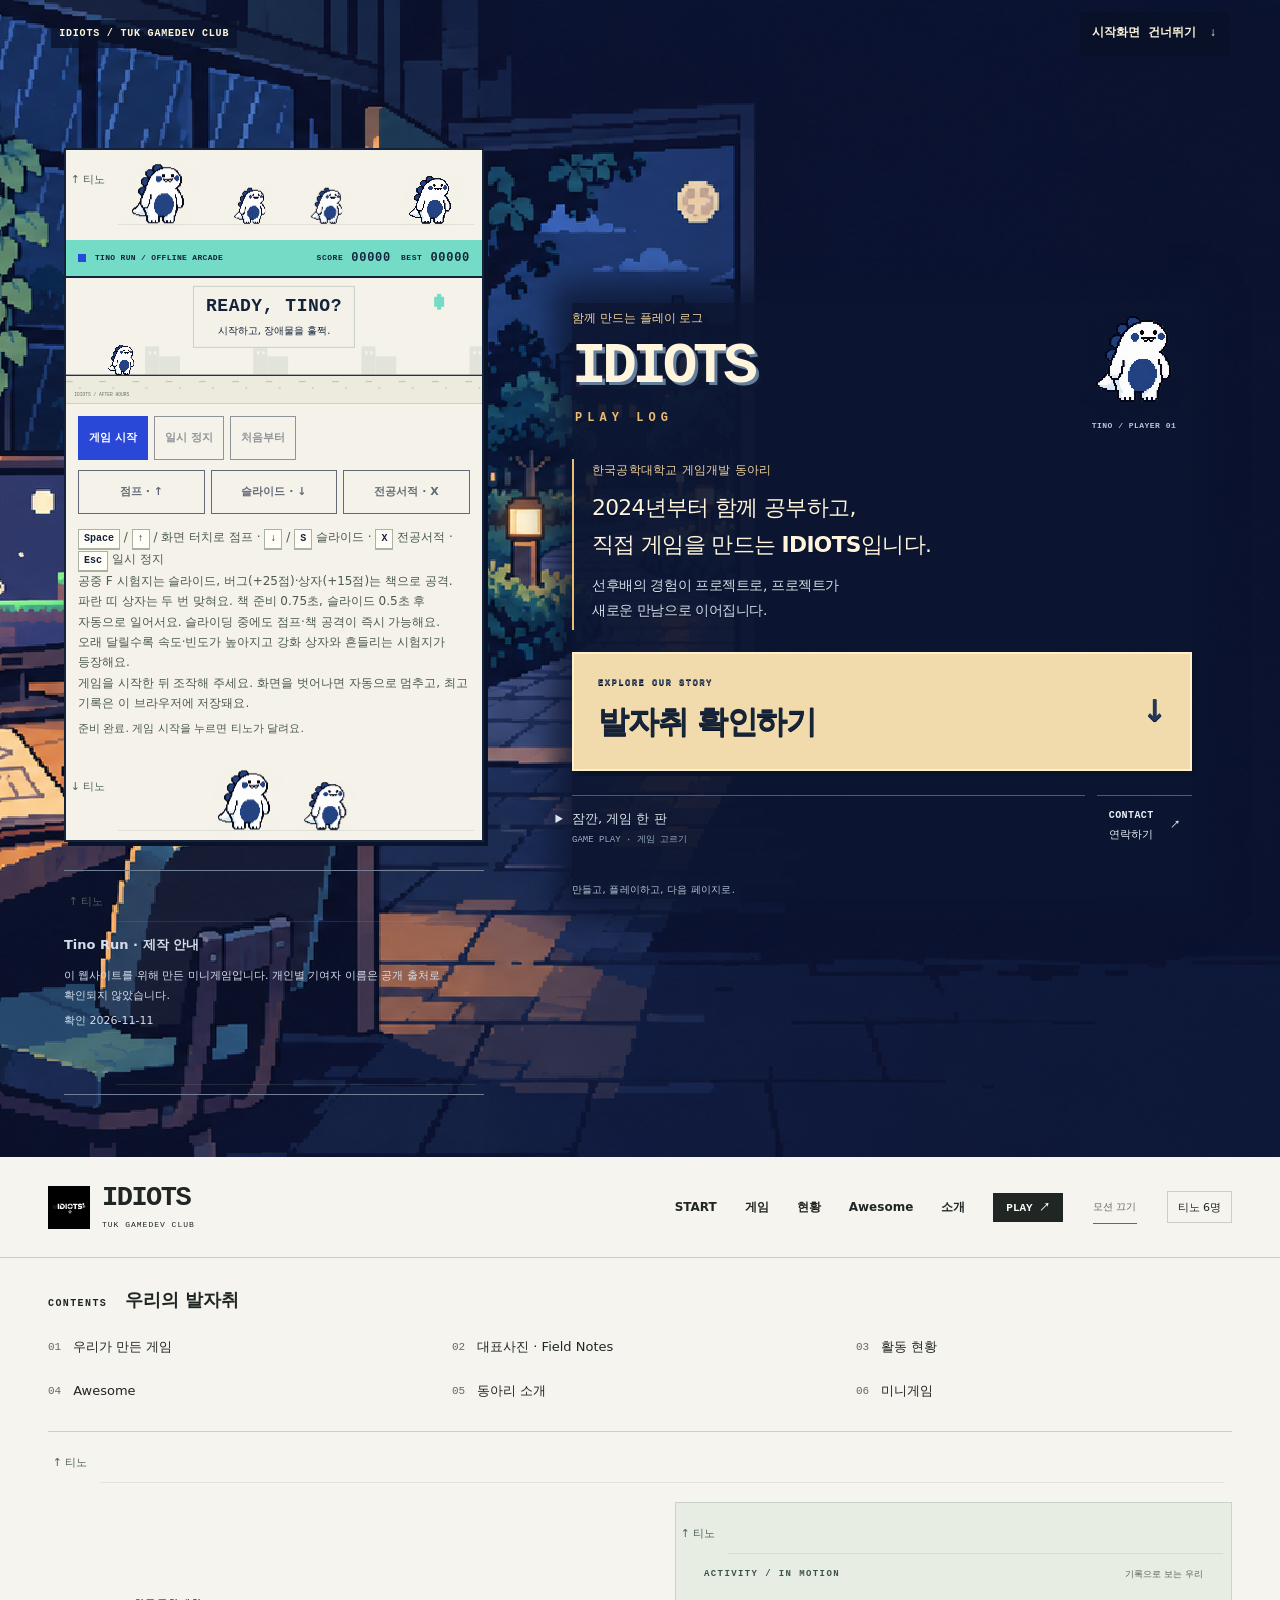
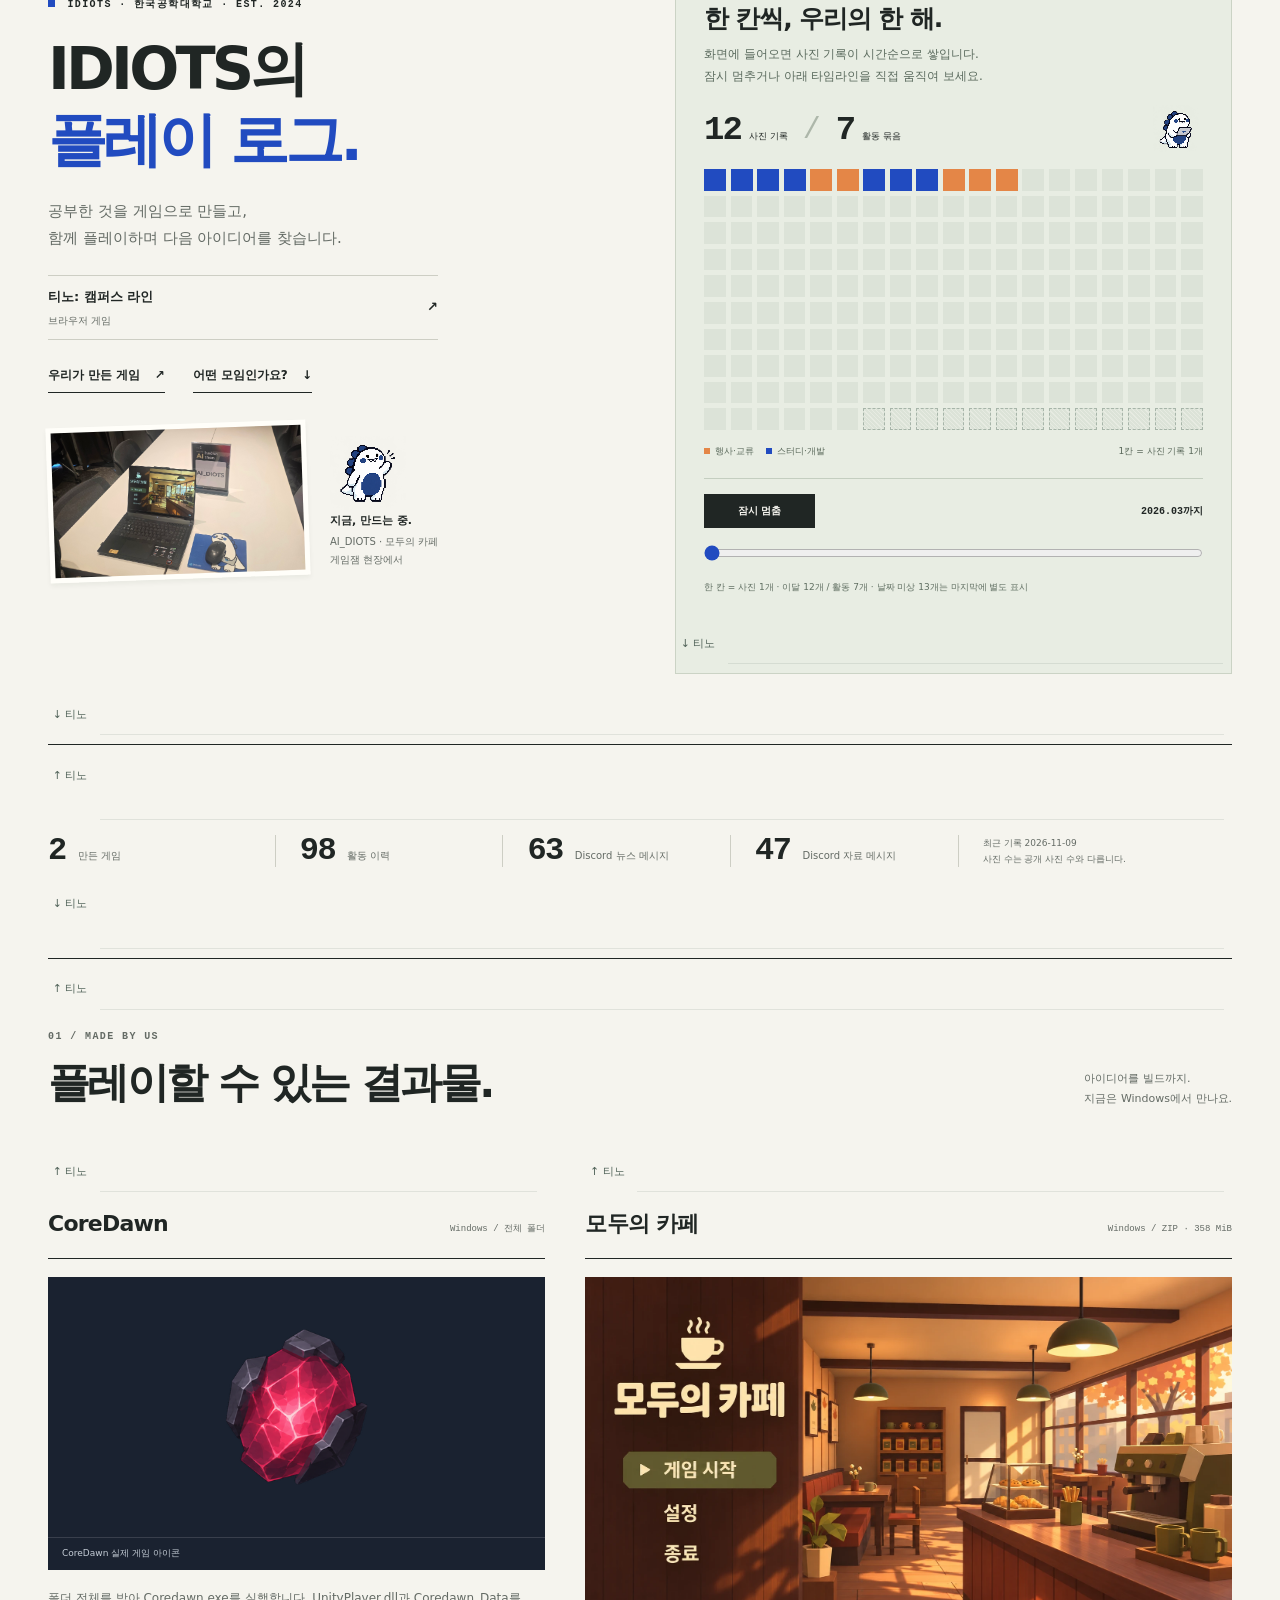
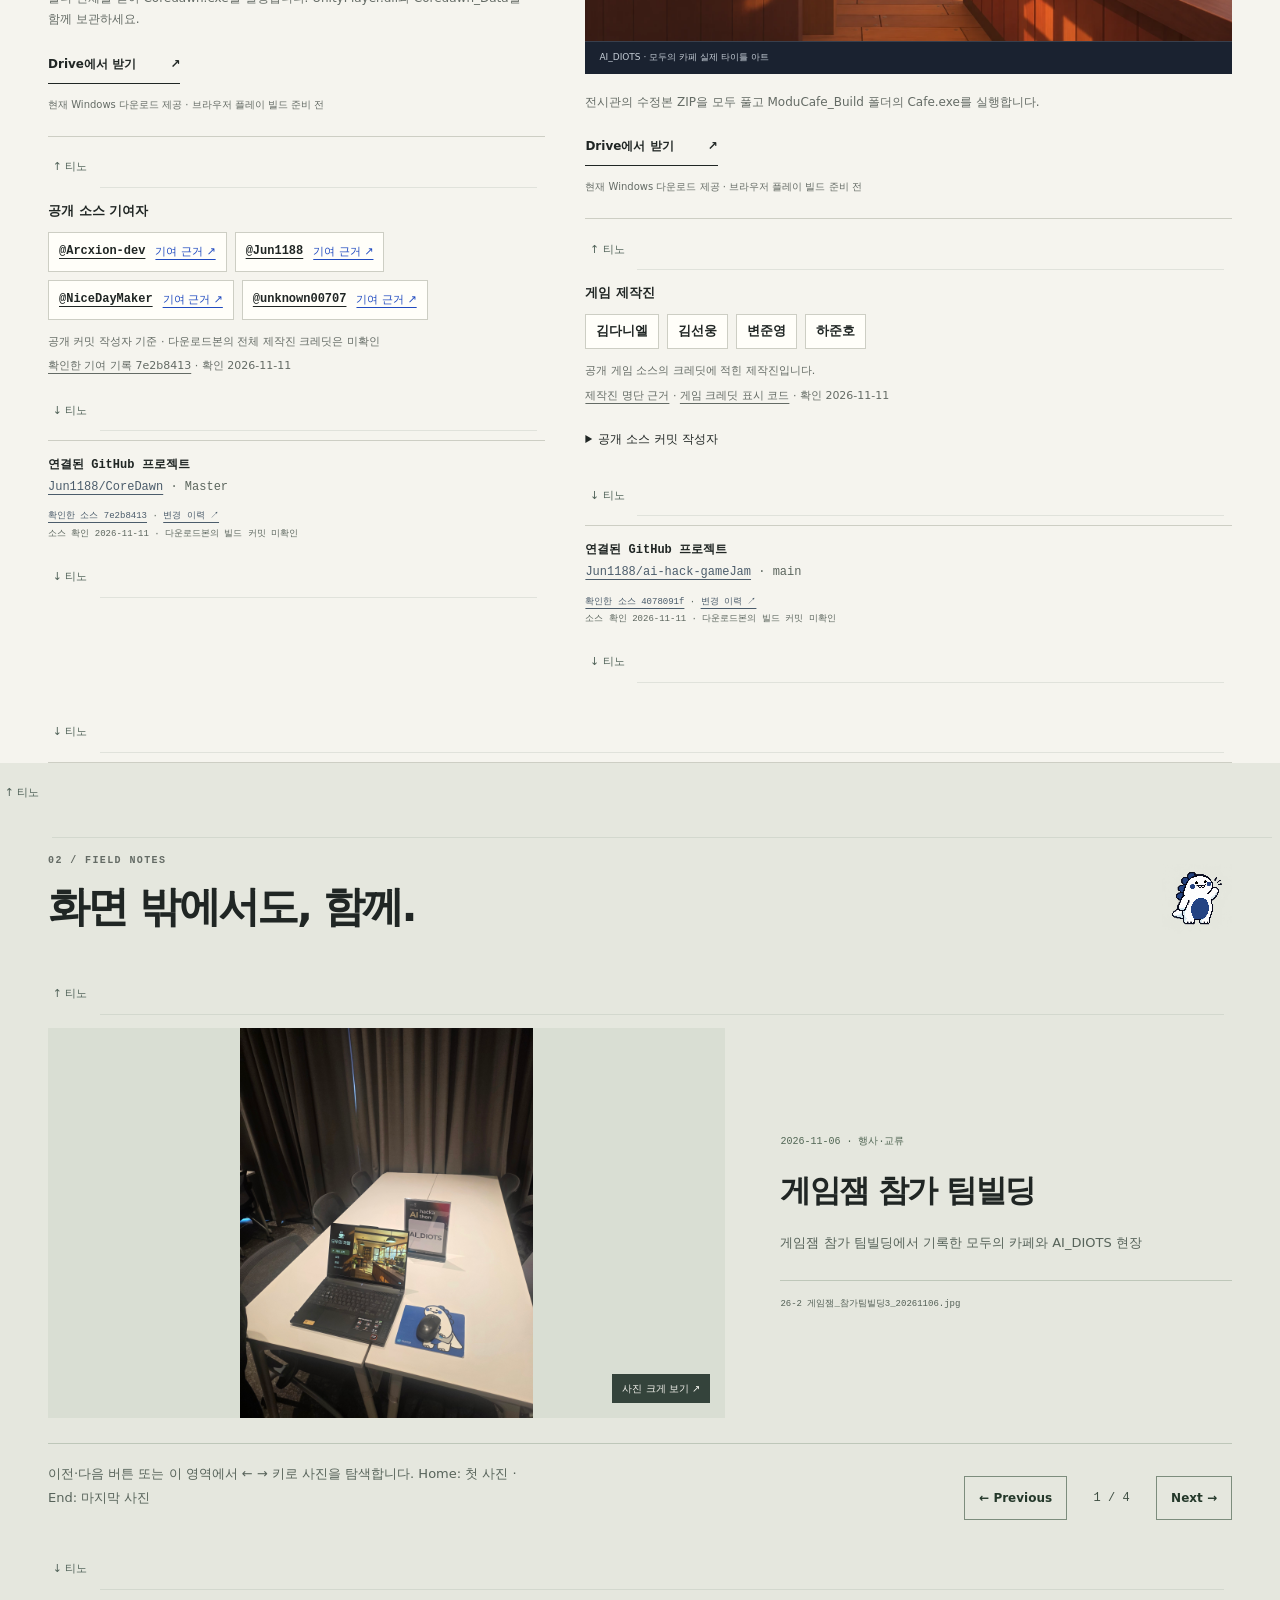
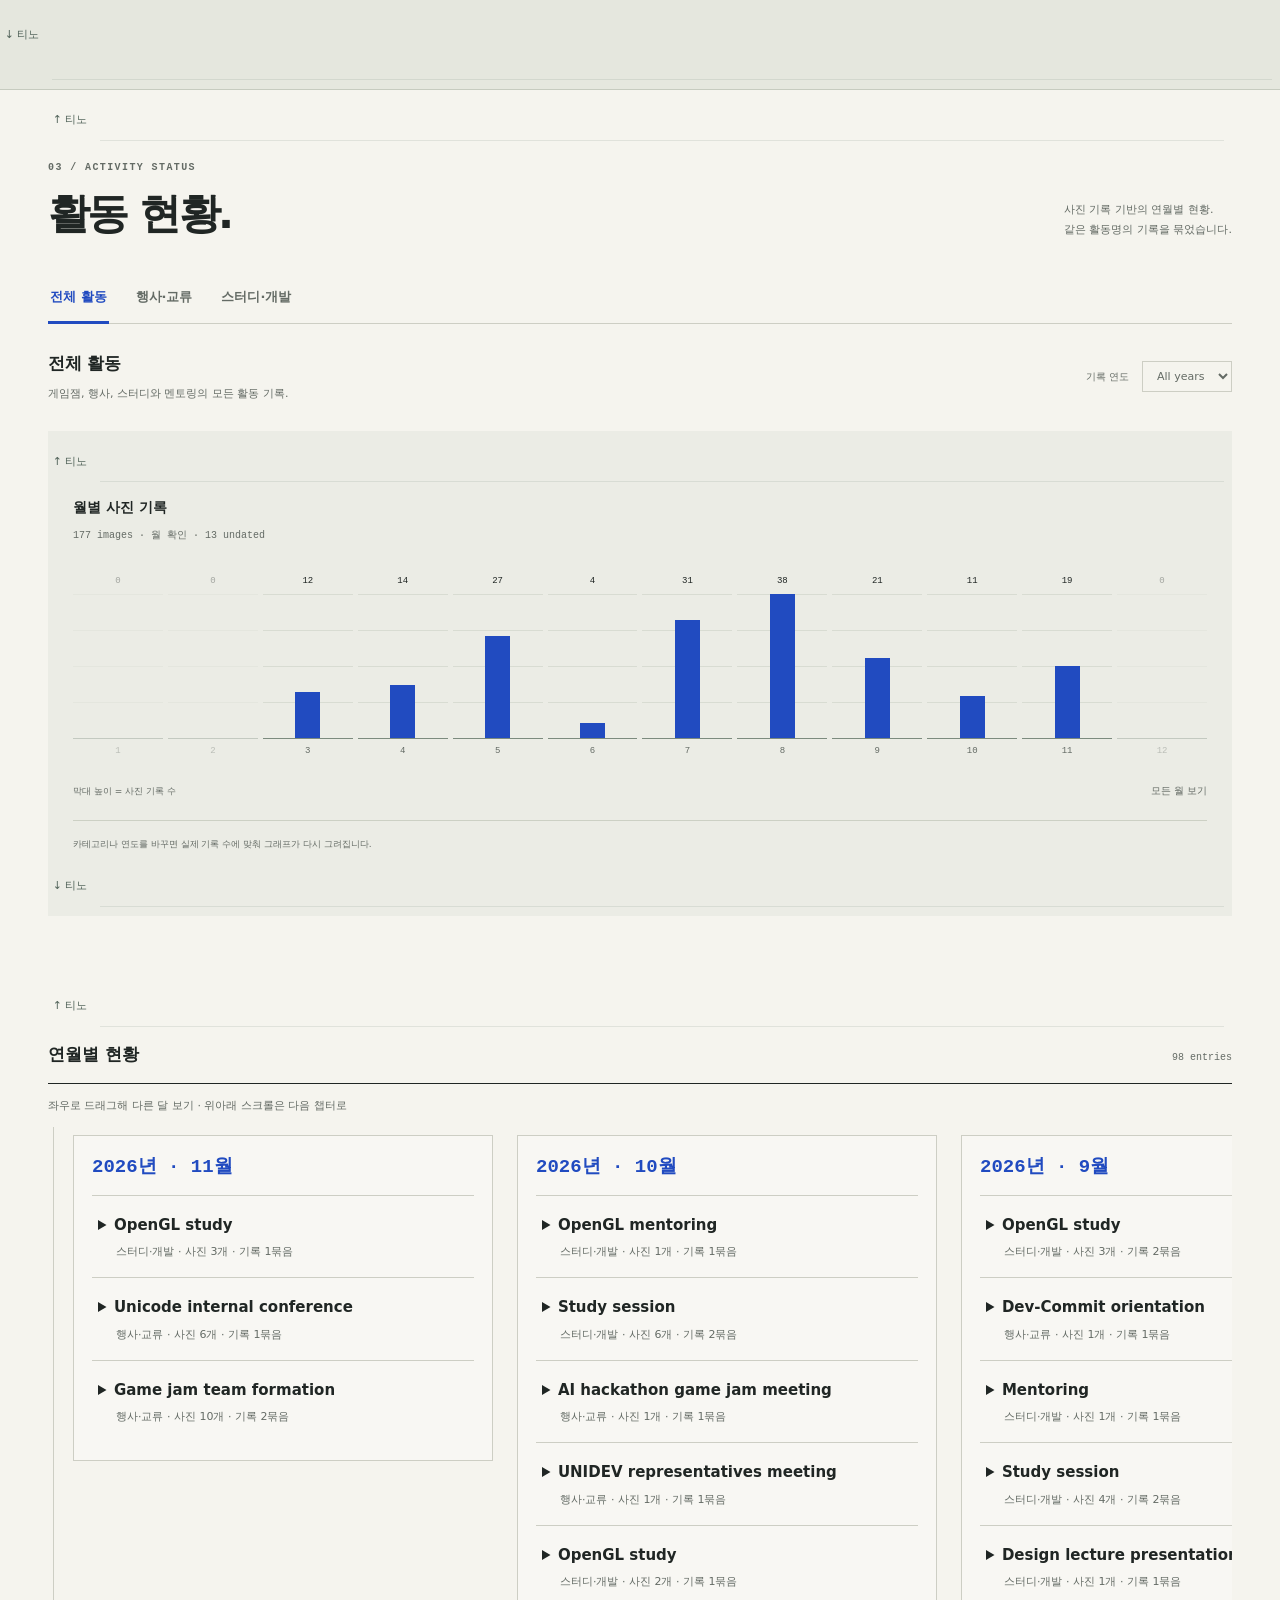
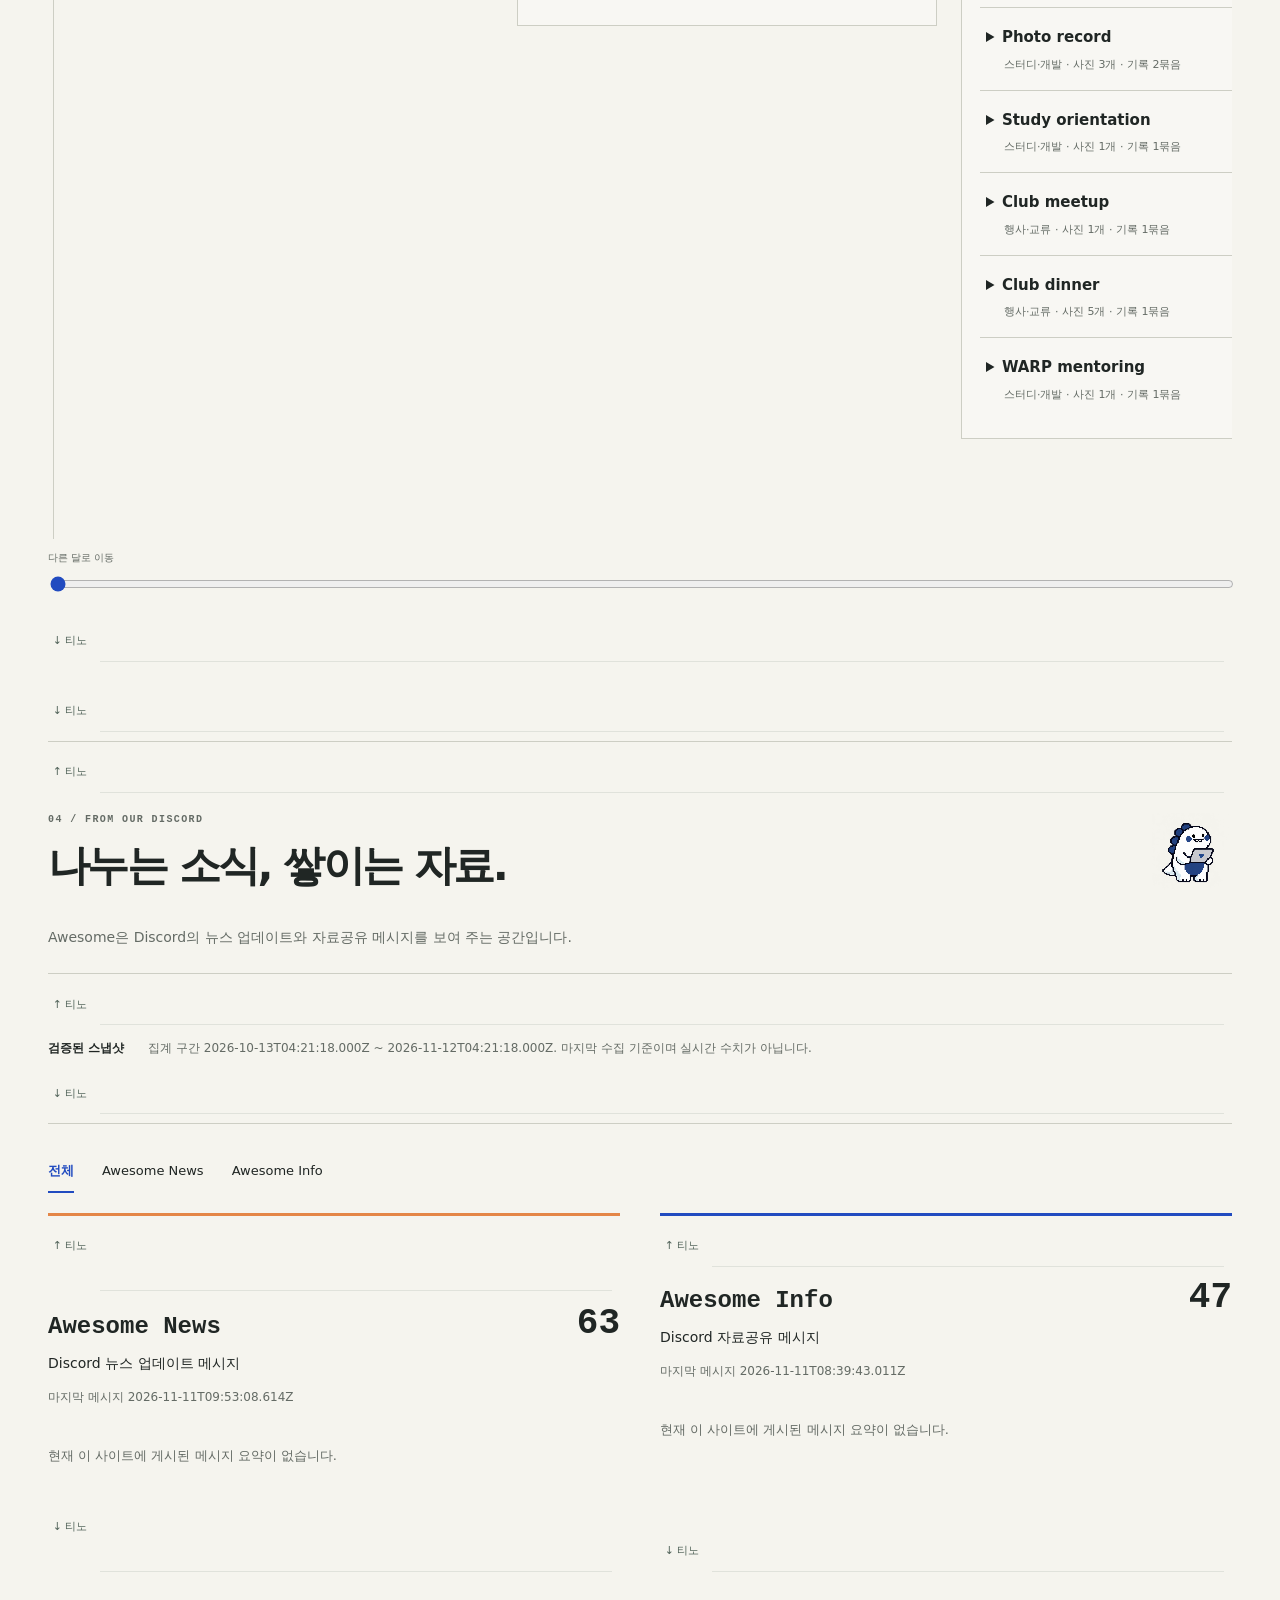
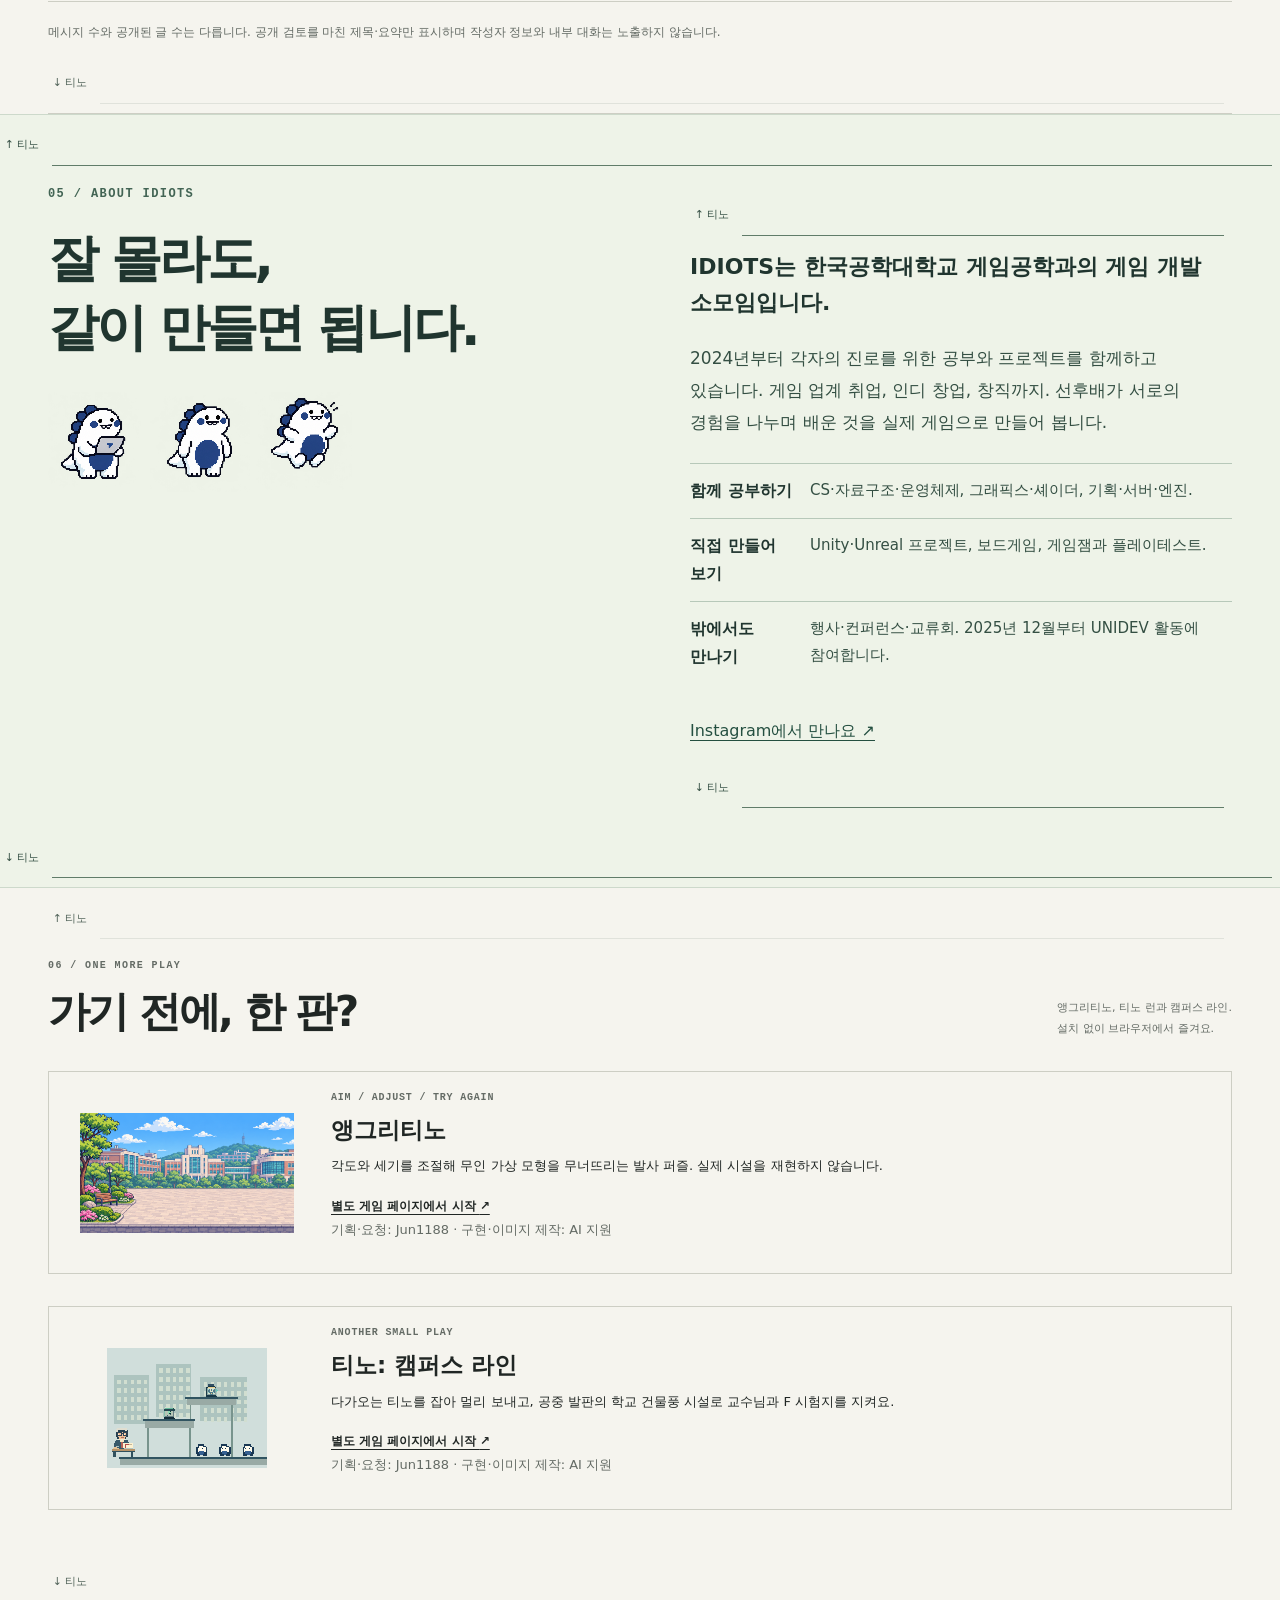
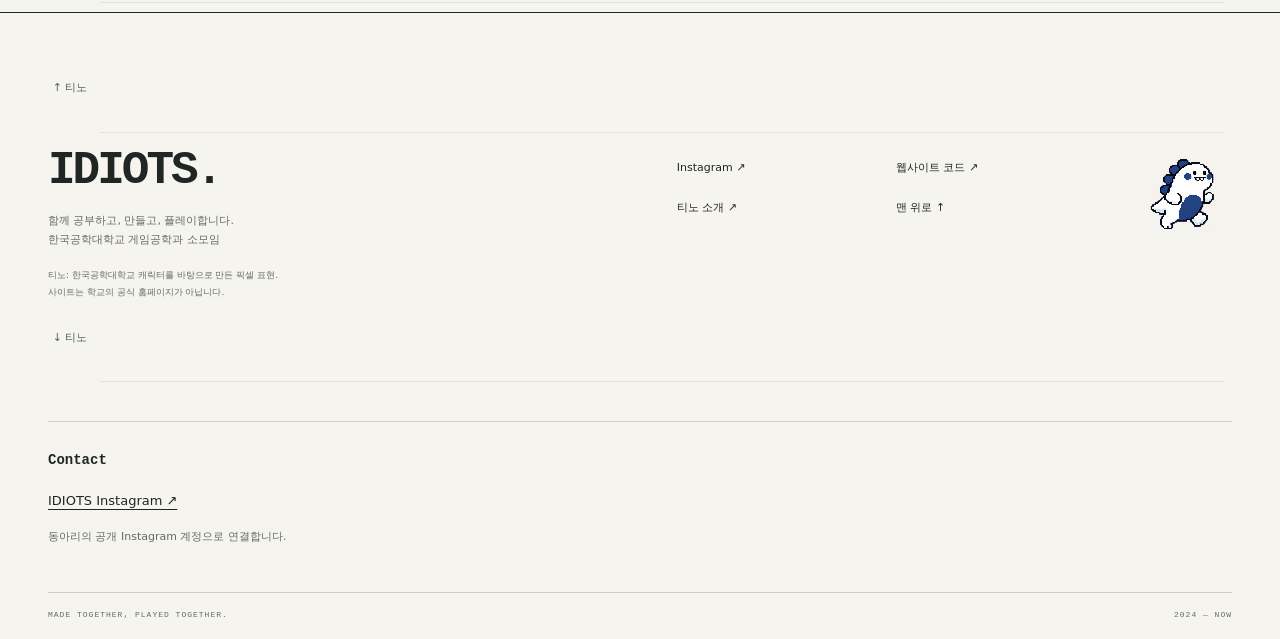
==== commit 5fd7e85a: "Sync deployed Pages 43161075390: direct facility placement and game refinements" ====
--- a/index.html
+++ b/index.html
@@ -333,7 +333,7 @@
         </div>
       </div>
       <div class="runner-screen">
-        <canvas class="runner-canvas" id="runner-canvas" width="1000" height="300" data-sprite-sheet="media/tino-sprites.png" tabindex="0" role="img" aria-label="티노 달리기 게임. 점프로 지상 장애물, 슬라이딩으로 공중 F 시험지를 피하고 전공서적으로 다가오는 버그와 구조물을 부숴요." aria-describedby="runner-help runner-status">티노 달리기 게임에는 Canvas를 지원하는 브라우저가 필요해요.</canvas>
+        <canvas class="runner-canvas" id="runner-canvas" width="1000" height="300" data-sprite-sheet="media/tino-sprites.png" data-sprite-slide="media/tino-runner-crouch.png" tabindex="0" role="img" aria-label="티노 달리기 게임. 점프로 지상 장애물, 슬라이딩으로 공중 F 시험지를 피하고 전공서적으로 다가오는 버그와 구조물을 부숴요." aria-describedby="runner-help runner-status">티노 달리기 게임에는 Canvas를 지원하는 브라우저가 필요해요.</canvas>
         <div class="runner-overlay" id="runner-overlay" aria-hidden="true">
           <strong class="runner-overlay-title" id="runner-overlay-title">READY, TINO?</strong>
           <span class="runner-overlay-copy" id="runner-overlay-copy">시작하고, 장애물을 훌쩍.</span>
@@ -350,7 +350,7 @@
           <button class="runner-button" id="runner-slide" type="button" disabled>슬라이드 · ↓</button>
           <button class="runner-button" id="runner-attack" type="button" disabled>전공서적 · X</button>
         </div>
-        <p class="runner-help" id="runner-help"><kbd>Space</kbd> / <kbd>↑</kbd> / 화면 터치로 점프 · <kbd>↓</kbd> / <kbd>S</kbd> 슬라이드 · <kbd>X</kbd> 전공서적 · <kbd>Esc</kbd> 일시 정지<br>공중 F 시험지는 슬라이드, 버그(+25점)·상자(+15점)는 책으로 공격. 파란 띠 상자는 두 번 맞혀요. 책 준비 0.75초, 슬라이드 0.85초 후 자동으로 일어서요.<br>오래 달릴수록 속도·빈도가 높아지고 강화 상자와 흔들리는 시험지가 등장해요.<br>게임을 시작한 뒤 조작해 주세요. 화면을 벗어나면 자동으로 멈추고, 최고 기록은 이 브라우저에 저장돼요.</p>
+        <p class="runner-help" id="runner-help"><kbd>Space</kbd> / <kbd>↑</kbd> / 화면 터치로 점프 · <kbd>↓</kbd> / <kbd>S</kbd> 슬라이드 · <kbd>X</kbd> 전공서적 · <kbd>Esc</kbd> 일시 정지<br>공중 F 시험지는 슬라이드, 버그(+25점)·상자(+15점)는 책으로 공격. 파란 띠 상자는 두 번 맞혀요. 책 준비 0.75초, 슬라이드 0.5초 후 자동으로 일어서요. 슬라이딩 중에도 점프·책 공격이 즉시 가능해요.<br>오래 달릴수록 속도·빈도가 높아지고 강화 상자와 흔들리는 시험지가 등장해요.<br>게임을 시작한 뒤 조작해 주세요. 화면을 벗어나면 자동으로 멈추고, 최고 기록은 이 브라우저에 저장돼요.</p>
         <p class="runner-status" id="runner-status" role="status" aria-live="polite" aria-atomic="true">게임 시작을 누르면 티노가 달려요.</p>
         <p class="runner-motion-note" id="runner-motion-note" hidden>동작 줄이기가 켜져 있어요. 게임은 직접 시작할 때만 움직여요.</p>
       </div>
@@ -1944,7 +1944,7 @@
   var JUMP_SPEED = 650;
   var BASE_SPEED = 330;
   var MAX_STEP = 1 / 120;
-  var SLIDE_DURATION = .85;
+  var SLIDE_DURATION = .5;
   var SHEET_WIDTH = 1536;
   var SHEET_HEIGHT = 1024;
   // Tino's generated 3 × 2 sheet: per-cell opaque bounds, translated to sheet space.
@@ -2003,9 +2003,9 @@
   }
 
   function jump(state) {
-    if (state.mode !== 'running' || !state.player.grounded || state.player.slide > 0) return state;
+    if (state.mode !== 'running' || !state.player.grounded) return state;
     return Object.assign({}, state, {
-      player: Object.assign({}, state.player, { velocity: -JUMP_SPEED, grounded: false })
+      player: Object.assign({}, state.player, { velocity: -JUMP_SPEED, grounded: false, slide: 0 })
     });
   }
 
@@ -2214,6 +2214,7 @@
       if (attackButton) { attackButton.disabled = state.mode !== 'running' || state.attackCooldown > 0; attackButton.textContent = state.attackCooldown > 0 ? '책 준비 ' + state.attackCooldown.toFixed(1) + '초' : '전공서적 · X'; }
       game.dataset.runnerAction = state.player.slide > 0 ? 'slide' : !state.player.grounded ? 'jump' : 'run';
       game.dataset.runnerDefeated = String(state.defeated || 0);
+      game.dataset.runnerBooks = String(state.books.length);
       // Public rendering diagnostics used by the native-input regression checks.
       game.dataset.runnerSlideRemaining = state.player.slide.toFixed(3);
       game.dataset.runnerElapsed = state.elapsed.toFixed(2);
@@ -2336,7 +2337,13 @@
       var runFrame = Math.floor(state.elapsed * 9) % 2 + 1;
       var key = !state.player.grounded ? 'jump' : state.mode === 'running' ? 'run' + runFrame : 'idle';
       var sliding = state.mode === 'running' && state.player.slide > 0;
-      if (sliding) { pixelArt('slide', PLAYER_X - 4, GROUND - 32, 76, 32); return; }
+      if (sliding) {
+        // A separately drawn, folded-knee crouch. Source crop removes transparent
+        // padding only; the character is never flattened or stretched to fit.
+        if (images.slide) context.drawImage(images.slide,343,271,823,501,PLAYER_X+2,GROUND-36,59,36);
+        else pixelArt('slide', PLAYER_X - 4, GROUND - 32, 76, 32);
+        return;
+      }
       var sprite = images[key] || images.idle;
       if (sprite) {
         // Separate optional images still take precedence over a supplied sprite sheet.
@@ -2458,6 +2465,14 @@
     function loadSprites() {
       var configured = root.TINO_RUNNER_SPRITES || {};
       var sheetSource = canvas.dataset.spriteSheet || configured.sheet;
+      var slideSource = canvas.dataset.spriteSlide || configured.slide;
+      if (typeof slideSource === 'string' && slideSource) {
+        var crouch = new root.Image();
+        crouch.onload = function () {
+          if (crouch.naturalWidth === 1586 && crouch.naturalHeight === 992) { images.slide = crouch; draw(); }
+        };
+        crouch.src = slideSource;
+      }
       if (typeof sheetSource === 'string' && sheetSource) {
         var sheet = new root.Image();
         sheet.onload = function () {
@@ -2490,16 +2505,16 @@
       if (event.button !== undefined && event.button !== 0) return;
       canvas.focus({ preventScroll: true });
       // Pointer input only jumps. Starting/resuming always requires an explicit control.
-      if (state.mode === 'running') state = jump(state);
+      if (state.mode === 'running') { state = jump(state); updateScore(); draw(); }
     });
     canvas.addEventListener('keydown', function (event) {
       if (event.code === 'Space' || event.code === 'ArrowUp' || event.key === ' ' || event.key === 'ArrowUp') {
         event.preventDefault();
-        if (!event.repeat && state.mode === 'running') state = jump(state);
+        if (!event.repeat && state.mode === 'running') { state = jump(state); updateScore(); draw(); }
       } else if (event.key === 'ArrowDown' || (event.key || '').toLowerCase() === 's') {
-        event.preventDefault(); if (!event.repeat && !slideKeyHeld) { slideKeyHeld = true; state = slide(state); updateScore(); }
+        event.preventDefault(); if (!event.repeat && !slideKeyHeld) { slideKeyHeld = true; state = slide(state); updateScore(); draw(); }
       } else if ((event.key || '').toLowerCase() === 'x') {
-        event.preventDefault(); if (!event.repeat) { state = attack(state); updateScore(); }
+        event.preventDefault(); if (!event.repeat) { state = attack(state); updateScore(); draw(); }
       } else if (event.key === 'Escape') {
         if (state.mode === 'running') { event.preventDefault(); pauseGame(); }
       }
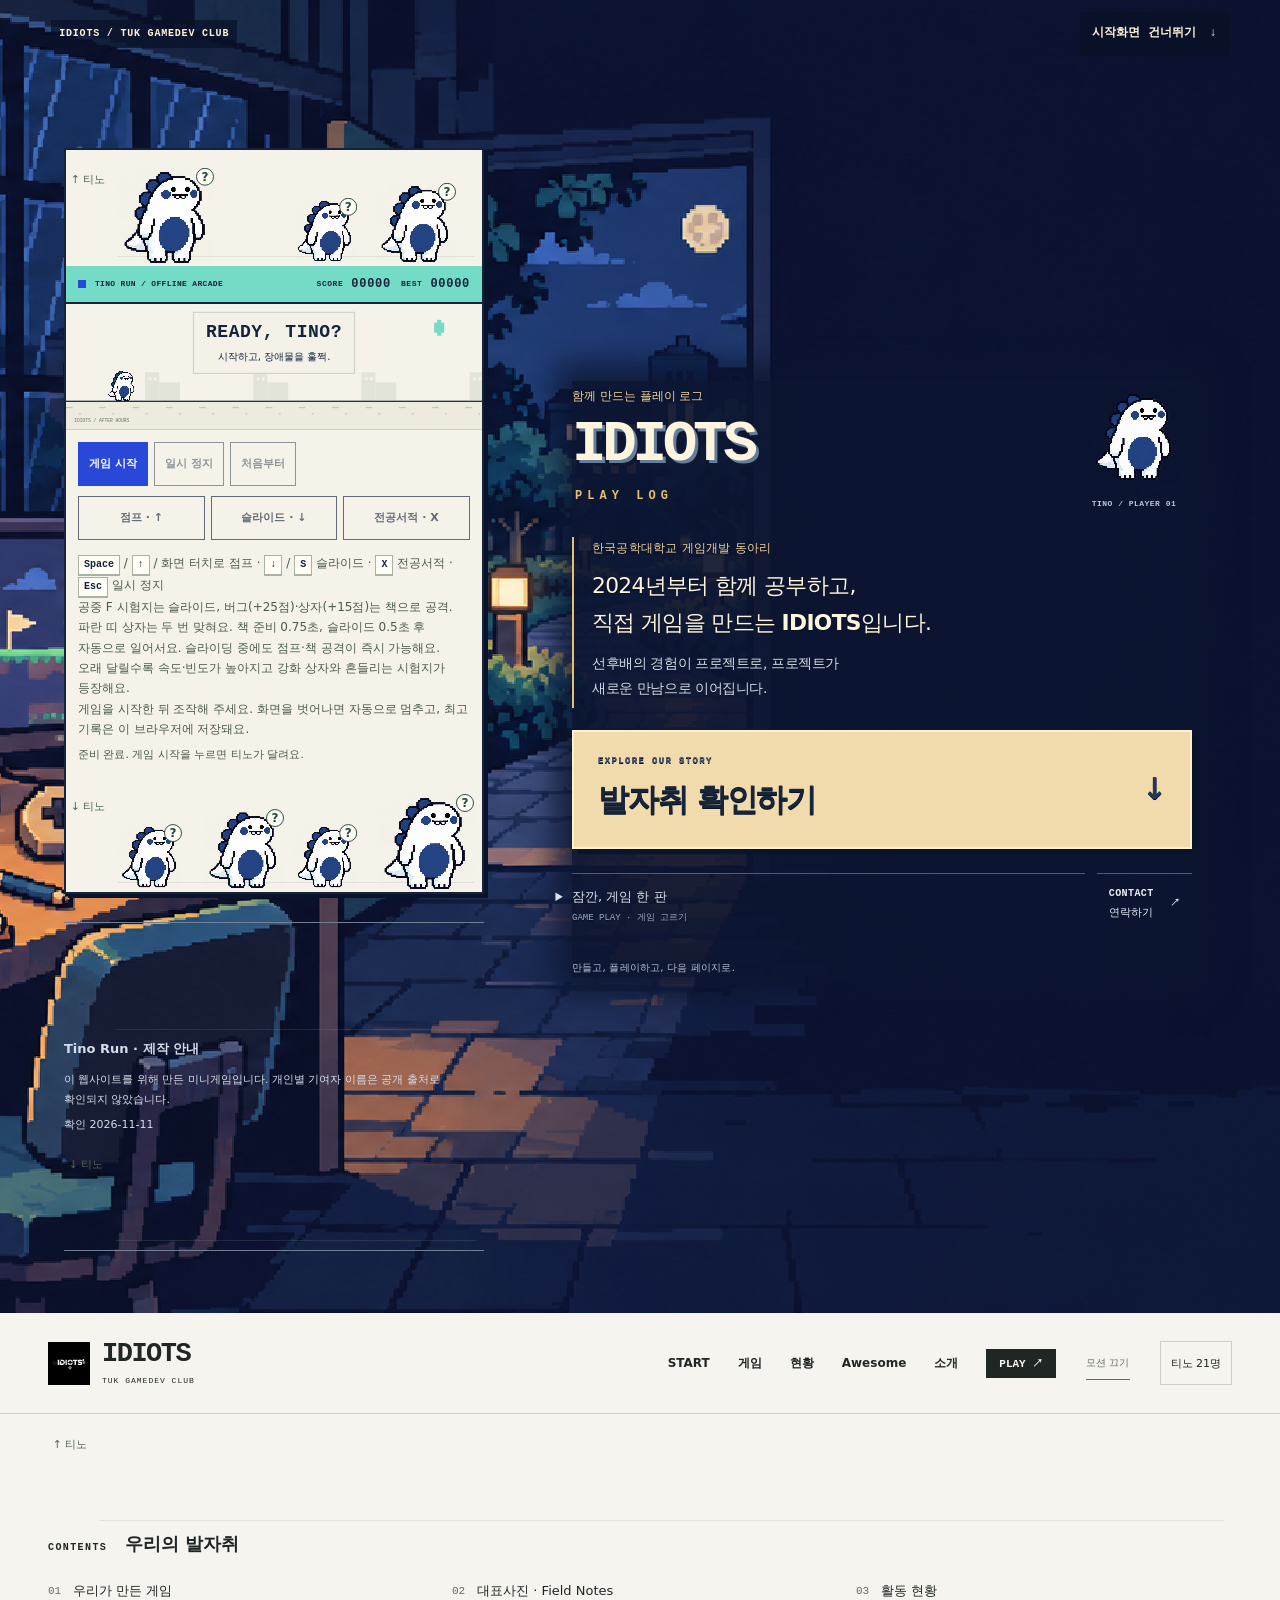
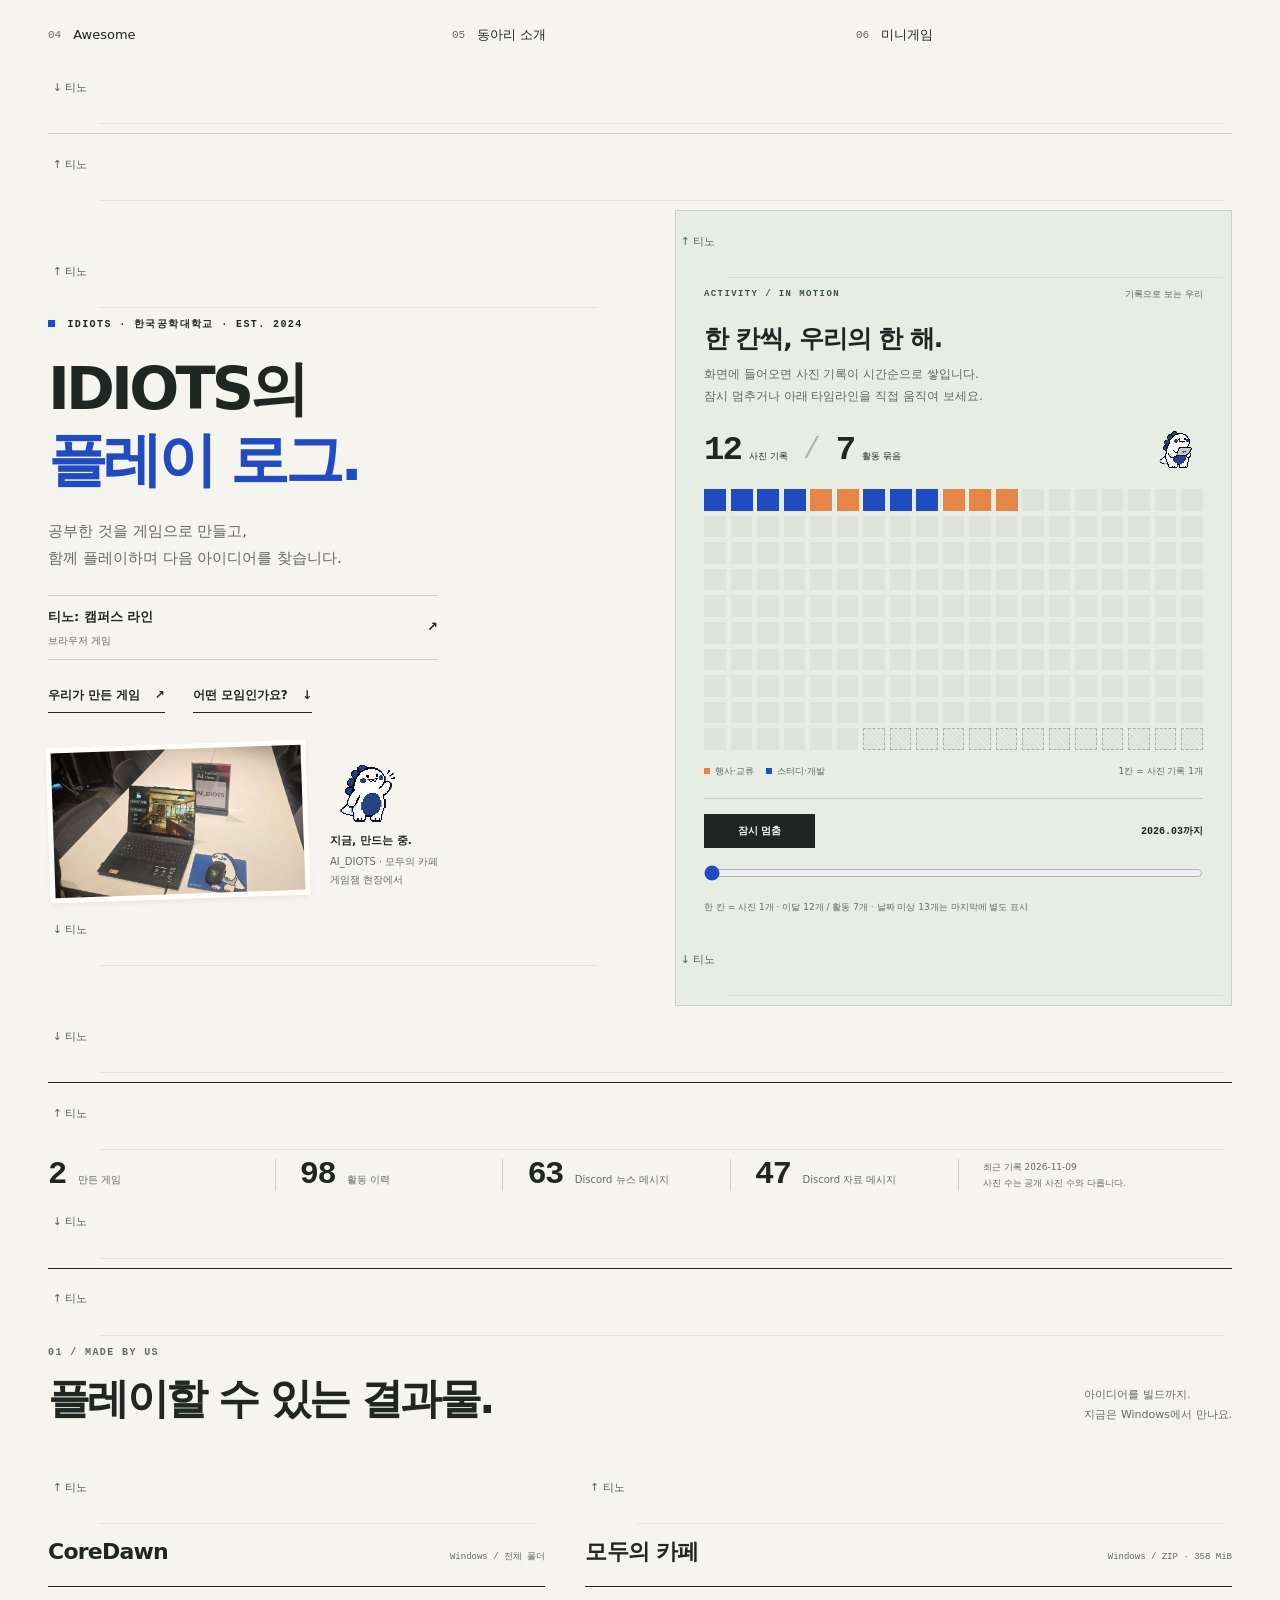
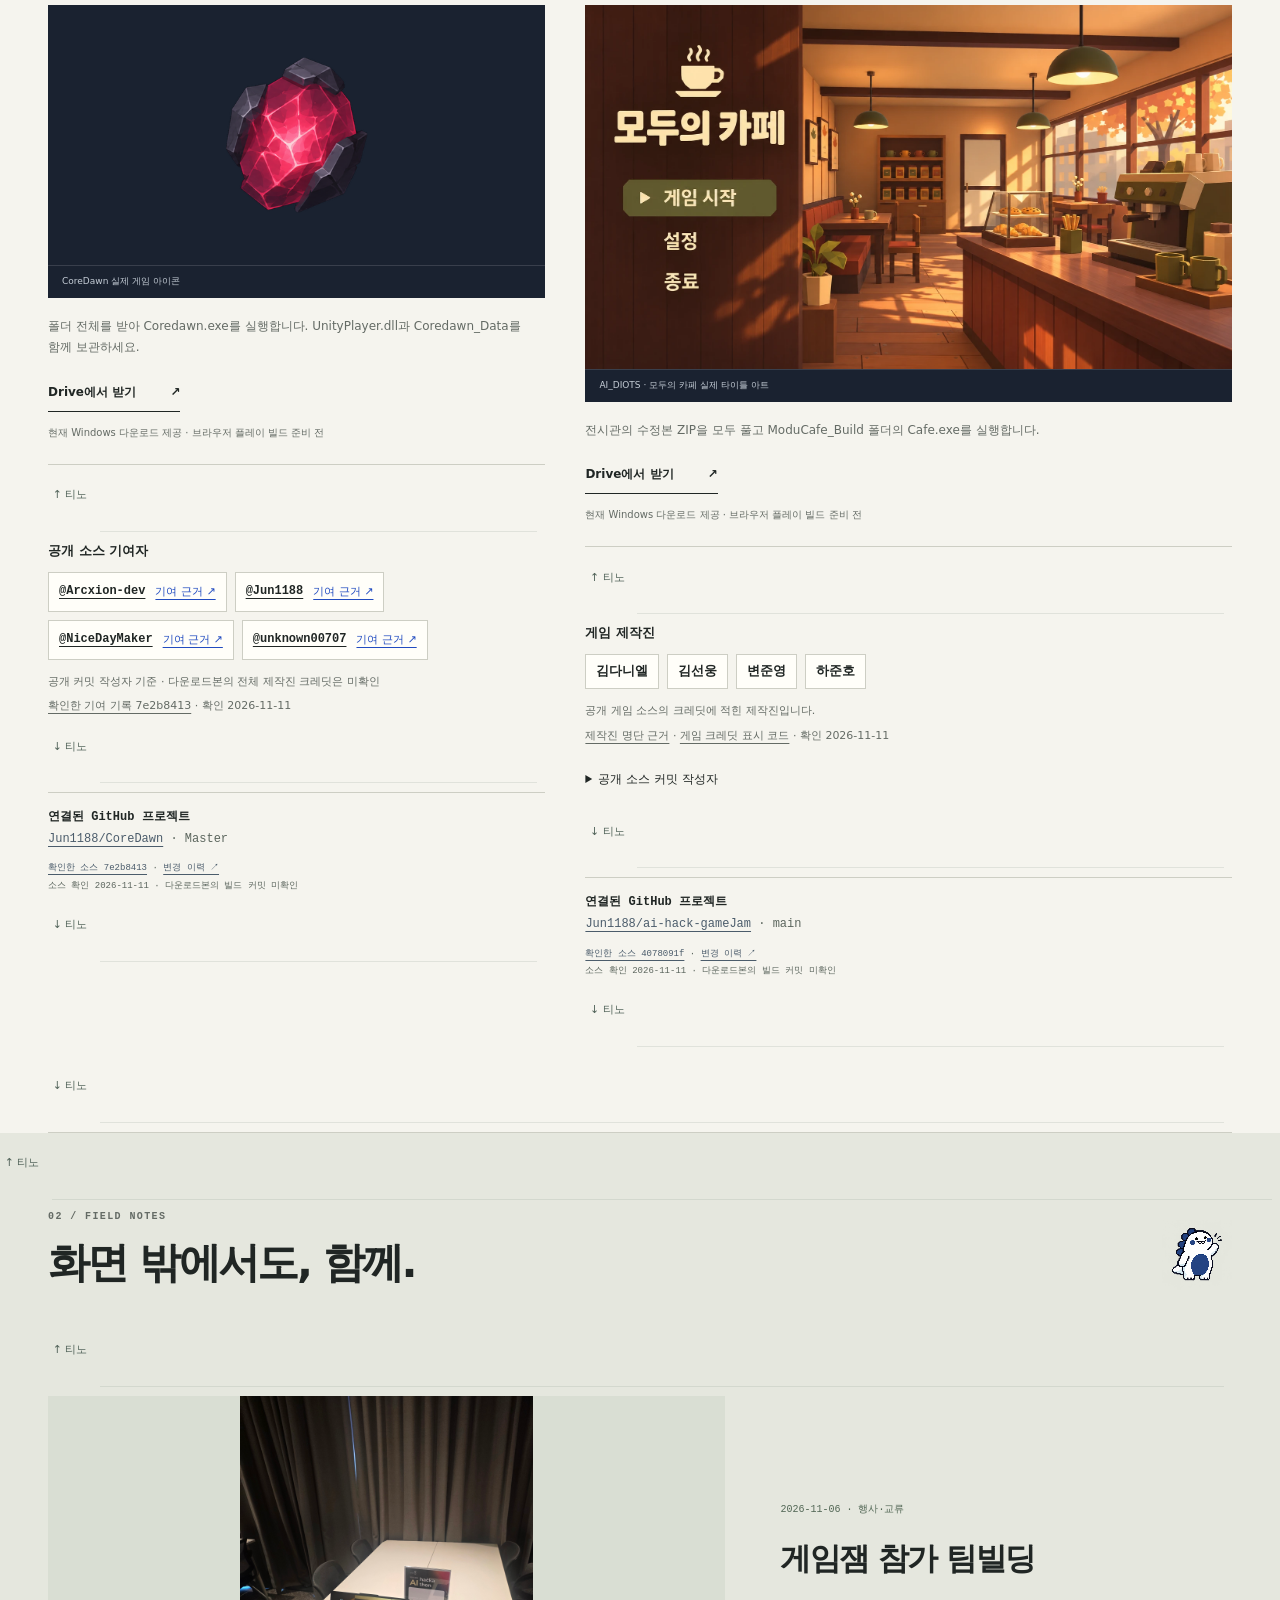
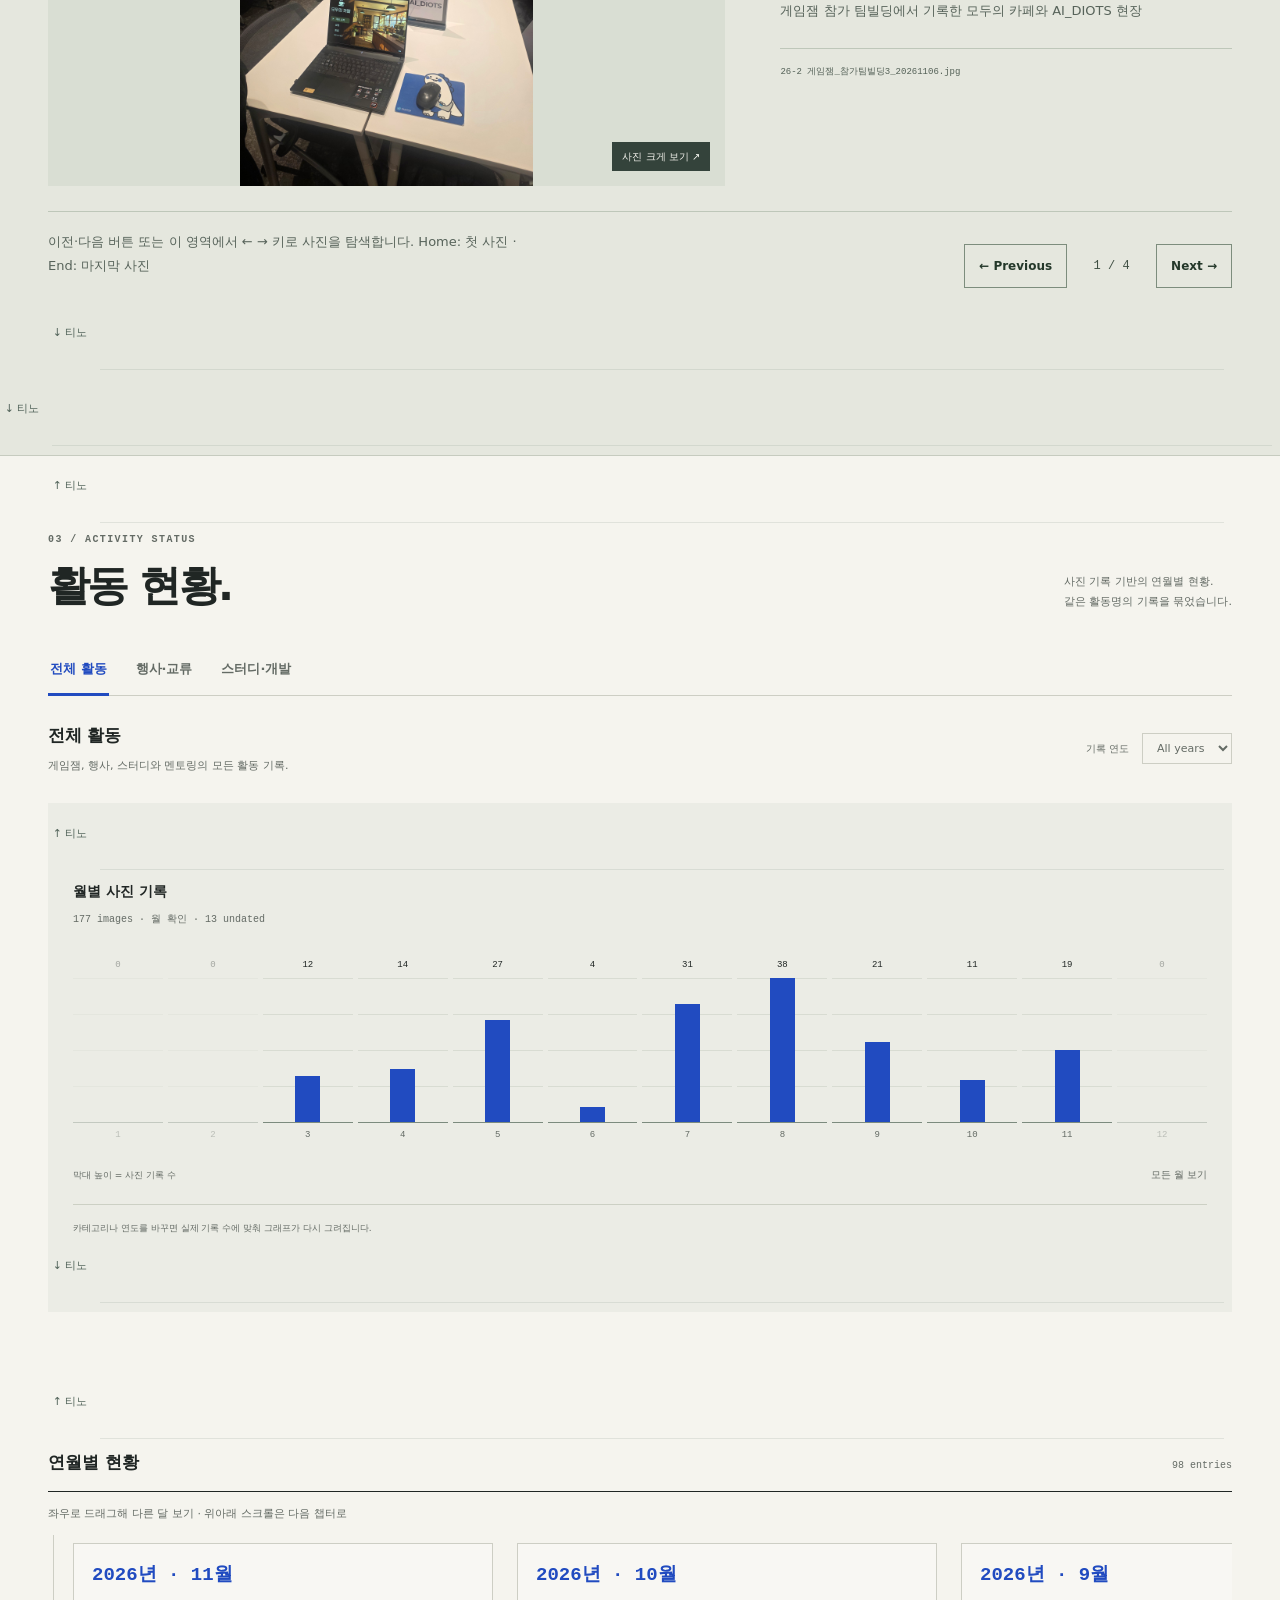
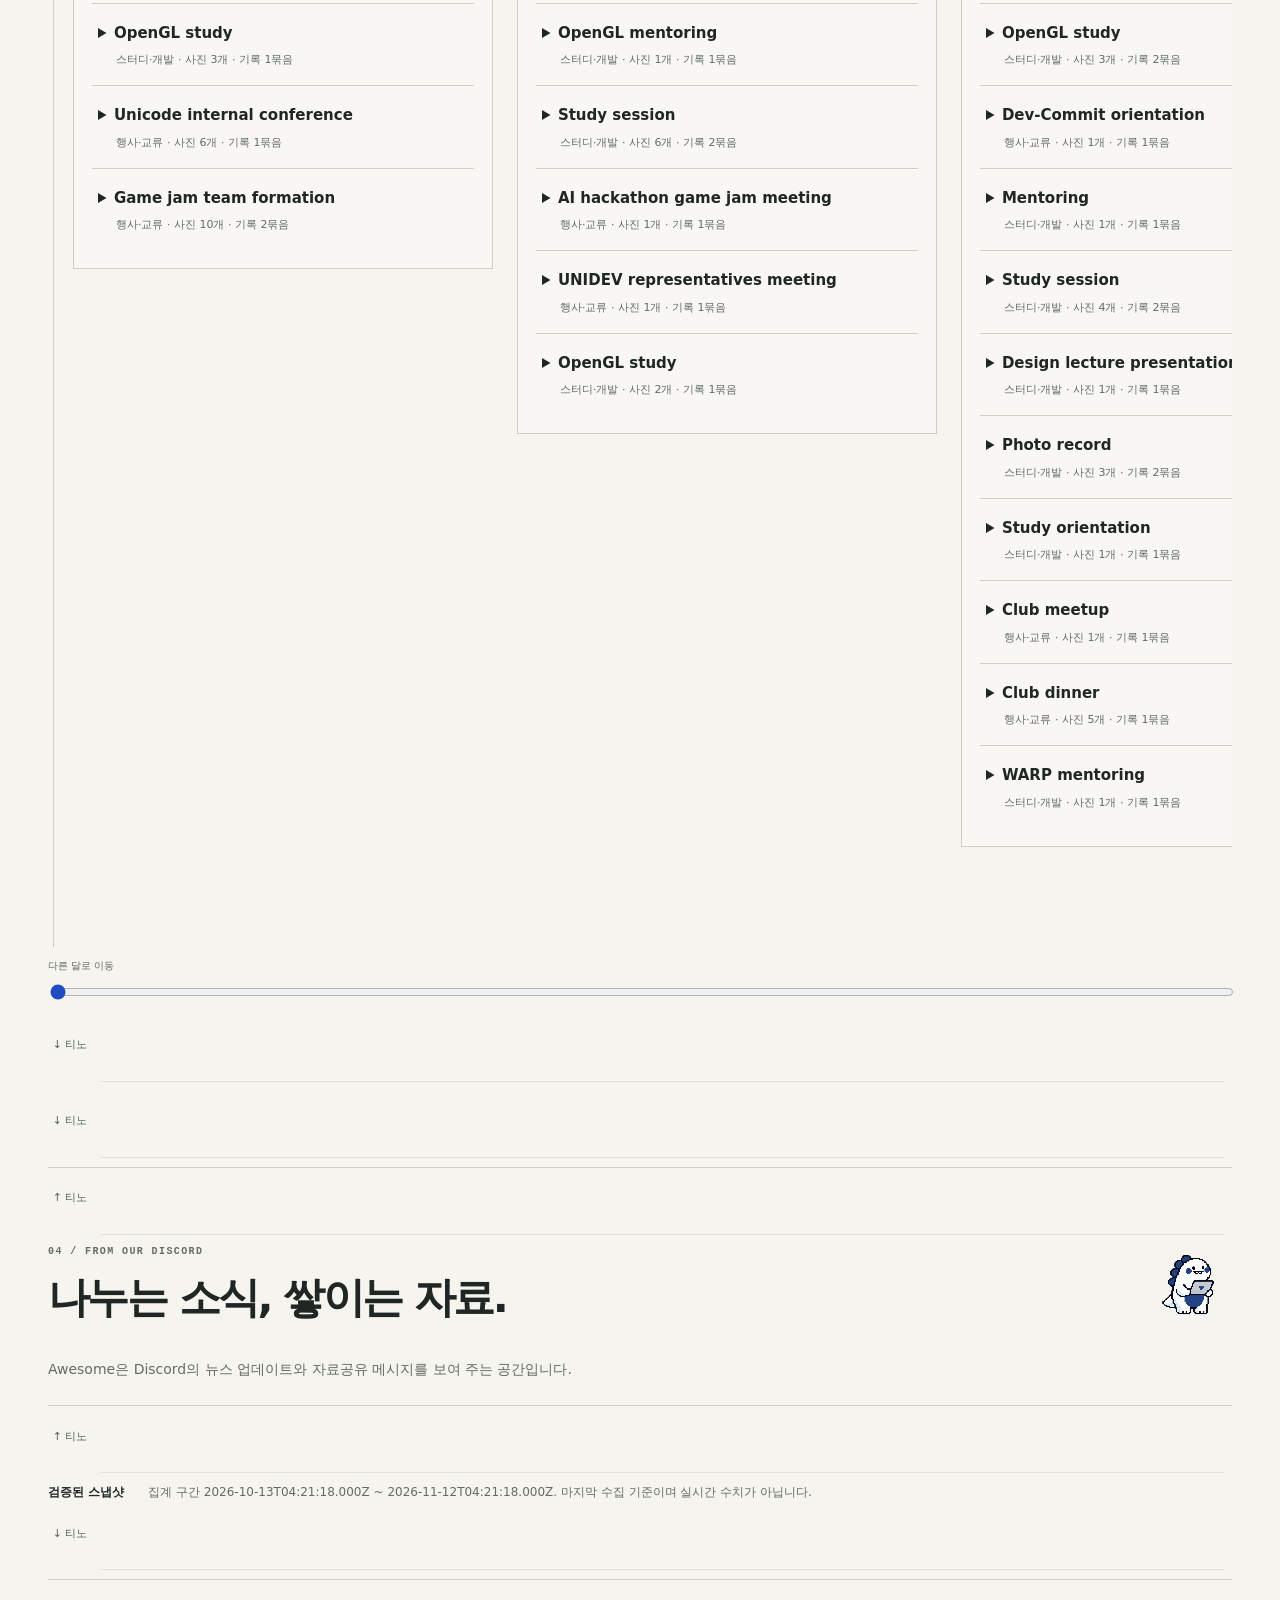
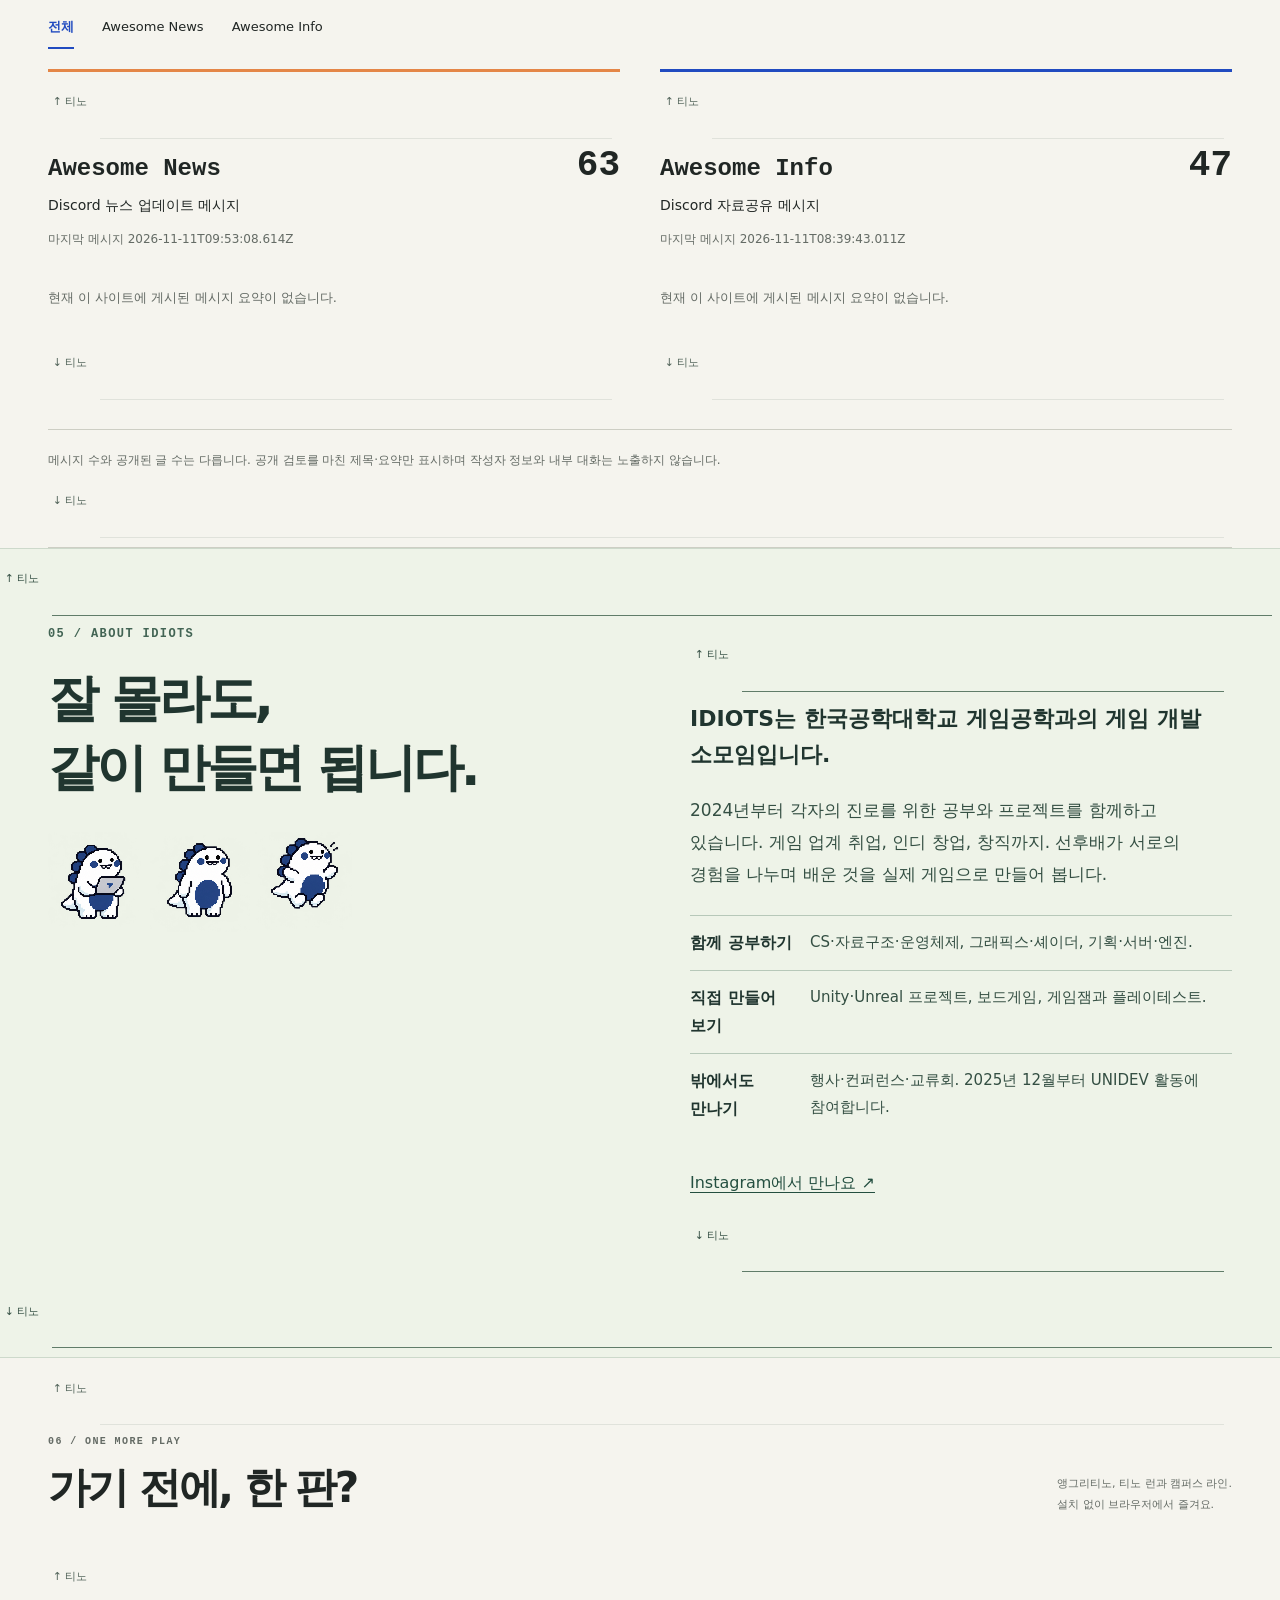
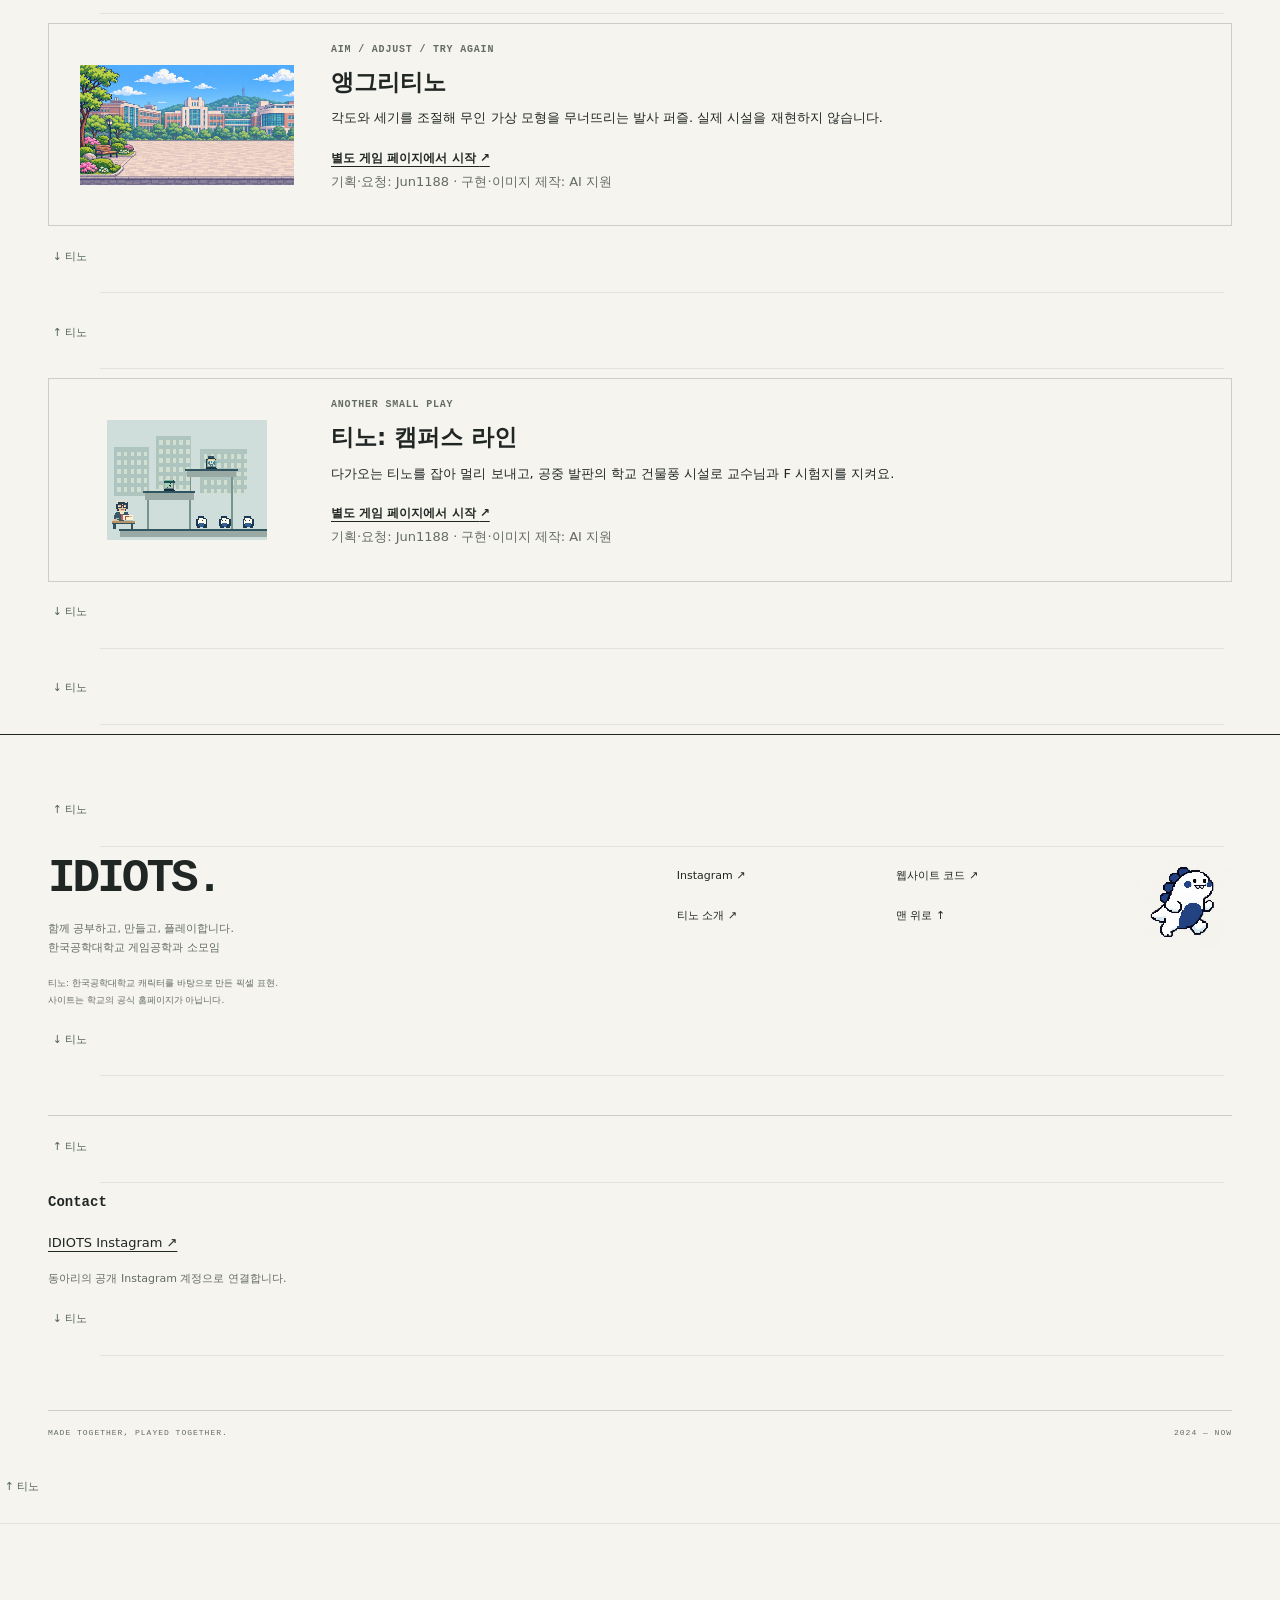
==== commit 2fc496d1: "Sync verified Pages deployment 43231393266 with mini Tino companions" ====
--- a/index.html
+++ b/index.html
@@ -166,10 +166,10 @@
 .tino-perch__call:hover{color:var(--tino-call-hover,var(--ink,#182821))}.tino-perch__call:focus-visible{outline:2px solid var(--tino-call-focus,var(--blue,#2357dc));outline-offset:1px}
 /* Inherit high-contrast controls into the bright introduction and its nested panel. */
 #club{--tino-call:#344f43;--tino-call-hover:#182821;--tino-call-focus:#2357a0;--tino-perch-line:#607c69}
-.hero.tino-frame,#games.tino-frame,#updates.tino-frame,#archive.tino-frame,#awesome.tino-frame,#club.tino-frame,.arcade-section.tino-frame{padding-top:var(--tino-reserve,64px);padding-bottom:var(--tino-reserve,64px)}
-#story-panel.tino-frame,.game-card.tino-frame,.update-card.tino-frame,.chart-card.tino-frame,.records.tino-frame,.discord-status.tino-frame,.discord-category.tino-frame,.club-description.tino-frame,.foot-inner.tino-frame,.project-credits.tino-frame{padding-top:var(--tino-reserve,64px);padding-bottom:var(--tino-reserve,64px)}
-#dashboard.tino-frame{padding-top:var(--tino-reserve,64px);padding-bottom:var(--tino-reserve,64px)}
-#runner-game.tino-frame{padding-top:var(--tino-reserve,64px);padding-bottom:var(--tino-reserve,64px)}
+.hero.tino-frame,#games.tino-frame,#updates.tino-frame,#archive.tino-frame,#awesome.tino-frame,#club.tino-frame,.arcade-section.tino-frame{padding-top:var(--tino-reserve-top,64px);padding-bottom:var(--tino-reserve-bottom,64px)}
+#story-panel.tino-frame,.game-card.tino-frame,.update-card.tino-frame,.chart-card.tino-frame,.records.tino-frame,.discord-status.tino-frame,.discord-category.tino-frame,.club-description.tino-frame,.foot-inner.tino-frame,.project-credits.tino-frame{padding-top:var(--tino-reserve-top,64px);padding-bottom:var(--tino-reserve-bottom,64px)}
+#dashboard.tino-frame{padding-top:var(--tino-reserve-top,64px);padding-bottom:var(--tino-reserve-bottom,64px)}
+#runner-game.tino-frame{padding-top:var(--tino-reserve-top,64px);padding-bottom:var(--tino-reserve-bottom,64px)}
 .tino-floor{position:relative;box-sizing:border-box;width:100%;max-width:none;height:60px;margin:0}
 /* The final floor catches every release column, including page margins. */
 .tino-floor .tino-perch:after{left:0;right:0}
@@ -178,21 +178,21 @@
 .scroll-tino[hidden],.tino-dialog[hidden]{display:none!important}
 .scroll-tino:focus-visible{outline:2px solid var(--blue,#2357dc);outline-offset:-2px;background:#2357dc0d}
 .scroll-tino[data-state=drag]{cursor:grabbing}
-.scroll-tino__sprite{display:block;width:100%;height:100%;background:url("media/tino-sprites.png") 0 0/300% 200% no-repeat;image-rendering:pixelated;pointer-events:none}
-.scroll-tino[data-pose=run1] .scroll-tino__sprite{background-position:50% 0}
-.scroll-tino[data-pose=run2] .scroll-tino__sprite{background-position:100% 0}
-.scroll-tino[data-pose=jump] .scroll-tino__sprite{background-position:0 100%}
-.scroll-tino[data-pose=wave] .scroll-tino__sprite{background-position:50% 100%}
-.scroll-tino[data-pose=think] .scroll-tino__sprite{background-position:100% 100%}
-.tino-launcher{background:none;color:var(--ink,#182821);border:1px solid var(--line,#cbd3c5);font:11px/1.4 var(--sans,sans-serif);padding:6px 10px;min-height:32px;white-space:nowrap;cursor:pointer}
+.scroll-tino__sprite{display:block;width:100%;height:100%;background:url("media/tino-sprites.png") 5.2817% 6.4103%/384% 256% no-repeat;image-rendering:pixelated;pointer-events:none}
+.scroll-tino[data-pose=run1] .scroll-tino__sprite{background-position:50.3521% 6.4103%}
+.scroll-tino[data-pose=run2] .scroll-tino__sprite{background-position:95.4225% 6.4103%}
+.scroll-tino[data-pose=jump] .scroll-tino__sprite{background-position:6.5141% 84.1346%}
+.scroll-tino[data-pose=wave] .scroll-tino__sprite{background-position:49.8239% 90.0641%}
+.scroll-tino[data-pose=think] .scroll-tino__sprite{background-position:92.9577% 90.0641%}
+.tino-launcher{background:none;color:var(--ink,#182821);border:1px solid var(--line,#cbd3c5);font:11px/1.4 var(--sans,sans-serif);padding:6px 10px;min-height:44px;white-space:nowrap;cursor:pointer}
 .tino-launcher:hover{background:#e8ede3}
 .tino-dialog{position:fixed;z-index:45;box-sizing:border-box;width:350px;max-width:calc(100vw - 24px);max-height:calc(100dvh - 24px);overflow:auto;overscroll-behavior:contain;scroll-padding-top:64px;scroll-padding-bottom:12px;background:var(--paper,#f5f4ee);color:var(--ink,#182821);border:2px solid var(--ink,#182821);box-shadow:5px 5px 0 #18282126;padding:17px;font-family:var(--sans,sans-serif)}
 .tino-dialog__heading{position:sticky;top:0;z-index:1;background:var(--paper,#f5f4ee);display:flex;align-items:center;justify-content:space-between;gap:12px;border-bottom:1px solid var(--line,#cbd3c5);padding-bottom:10px}
 .tino-dialog__heading strong{font:700 11px/1.5 var(--mono,monospace)}
-.tino-dialog__close{background:none;border:0;padding:7px;min-height:36px;font-size:11px;cursor:pointer;color:inherit}
+.tino-dialog__close{background:none;border:0;padding:7px;min-height:44px;font-size:12px;cursor:pointer;color:inherit}
 .tino-dialog__text{font-size:13px;line-height:1.8;margin:14px 0;word-break:keep-all;overflow-wrap:anywhere}
 .tino-dialog__choices{display:grid;gap:7px}
-.tino-dialog__choices button{border:1px solid #bdcbbb;background:#e8ede3;color:inherit;min-height:40px;padding:9px 11px;text-align:left;font:12px/1.5 var(--sans,sans-serif);cursor:pointer;word-break:keep-all}
+.tino-dialog__choices button{border:1px solid #bdcbbb;background:#e8ede3;color:inherit;min-height:44px;padding:9px 11px;text-align:left;font:12px/1.5 var(--sans,sans-serif);cursor:pointer;word-break:keep-all}
 .tino-dialog__choices button:hover{border-color:var(--blue,#2357dc);color:var(--blue,#2357dc)}
 .tino-dialog button:focus-visible,.tino-launcher:focus-visible{outline:3px solid var(--blue,#2357dc);outline-offset:2px}
 .tino-dialog__note{display:block;font-size:10px;line-height:1.7;color:#5b6b5e;border-top:1px solid var(--line,#cbd3c5);padding-top:10px;margin-top:12px}
@@ -216,20 +216,35 @@
 
 .scroll-tino[data-selected=true]{z-index:2}
 /* A quiet invitation, never an automatically opened conversation. */
-.tino-idle-tip{position:fixed;z-index:34;max-width:256px;padding:10px 14px;background:#fffdf4;color:#253d39;border:1px solid #6f8e83;border-radius:14px 14px 14px 3px;box-shadow:0 3px 12px #223b3212;font:500 12px/1.5 inherit;text-align:left;cursor:pointer}
+.tino-idle-tip{position:fixed;z-index:34;max-width:220px;min-height:44px;padding:10px 14px;background:#fffdf4;color:#253d39;border:1px solid #6f8e83;border-radius:14px 14px 14px 3px;box-shadow:0 3px 12px #223b3212;font:600 13px/1.5 var(--sans,sans-serif);text-align:left;cursor:pointer}
 .tino-idle-tip[hidden],.tino-dialog__choices button[hidden]{display:none!important}
 .tino-dialog__navigation{display:flex;flex-wrap:wrap;gap:8px;padding:10px 0;border-top:1px solid #b6c7bf}
-.tino-dialog__navigation button{background:transparent;border:0;color:inherit;text-decoration:underline;text-underline-offset:4px;min-height:40px;cursor:pointer}
+.tino-dialog__navigation button{background:transparent;border:0;color:inherit;text-decoration:underline;text-underline-offset:4px;min-height:44px;cursor:pointer}
 @media print{.tino-idle-tip{display:none!important}}
 
 /* Reserve extra room only on ledges that actually host a companion. */
 .tino-frame{--tino-reserve:64px}
 .hero.tino-frame,#games.tino-frame,#updates.tino-frame,#archive.tino-frame,#awesome.tino-frame,#club.tino-frame,.arcade-section.tino-frame{--tino-reserve:70px}
 #runner-game.tino-frame{--tino-reserve:60px}
-.tino-frame.tino-room{--tino-reserve:90px!important}
-.tino-room>.tino-perch{height:84px}
-.tino-room>.tino-perch:after{top:74px}
-.tino-floor.tino-room{height:84px;padding:0}
+.tino-frame.tino-room{padding-top:var(--tino-reserve-top,64px);padding-bottom:var(--tino-reserve-bottom,64px)}
+.tino-room>.tino-perch[data-tino-edge=top]{height:var(--tino-reserve-top,64px)}
+.tino-room>.tino-perch[data-tino-edge=bottom]{height:var(--tino-reserve-bottom,64px)}
+.tino-room>.tino-perch:after{top:calc(100% - 10px)}
+.tino-floor.tino-room{height:var(--tino-reserve,116px);padding:0}
+
+/* Each semantic UI panel gets separate upper/lower rails, not text overlays. */
+#chapter-toc.tino-frame,.hero-copy.tino-frame,#contact.tino-frame,.demolition-launcher.tino-frame,.campus-launcher.tino-frame{padding-top:var(--tino-reserve-top,64px);padding-bottom:var(--tino-reserve-bottom,64px)}
+/* Cropped 400px source windows remove the old transparent-cell padding. */
+.scroll-tino__cue{position:absolute;right:0;top:0;display:grid;place-items:center;width:18px;height:18px;border-radius:50%;border:1px solid #294e48;background:#fffdf4;color:#244b43;font:700 12px/1 var(--sans,sans-serif);pointer-events:none}
+.scroll-tino[data-state=drag] .scroll-tino__cue,.scroll-tino[data-state=fall] .scroll-tino__cue{display:none}
+.scroll-tino:hover .scroll-tino__cue,.scroll-tino:focus-visible .scroll-tino__cue{background:#244b43;color:#fffdf4}
+
+/* New semantic panels follow the same edge-specific reservation. */
+#chapter-toc.tino-room,.hero-copy.tino-room,#contact.tino-room,.demolition-launcher.tino-room,.campus-launcher.tino-room{padding-top:var(--tino-reserve-top,64px);padding-bottom:var(--tino-reserve-bottom,64px)}
+
+/* Clickable cards keep their original accessible link and hit area. */
+.tino-link-frame{min-width:0;display:block}
+.tino-link-frame>.campus-launcher,.tino-link-frame>.demolition-launcher{margin-bottom:0}
 
 /* A static, lazy-loaded link. The standalone game does not run on this page. */
 .campus-launcher{display:grid;grid-template-columns:minmax(0,240px) minmax(0,1fr);align-items:center;gap:24px;margin:0 0 32px;padding:18px;border:1px solid var(--line,#cdd0c8);background:var(--paper,#f5f4ee);color:var(--ink,#202624);text-decoration:none;min-width:0;min-height:44px}
@@ -1317,9 +1332,9 @@
   'use strict';
   const clamp = (n, low, high) => Math.max(low, Math.min(high, n));
   const finite = (n, fallback = 0) => Number.isFinite(n) ? n : fallback;
-  const FRAME_SELECTOR = '.hero, #story-panel, #dashboard, #games, .game-card, #updates, .update-card, #archive, .chart-card, .records, #awesome, .discord-status, .discord-category, #club, .club-description, .arcade-section, #runner-game, .foot-inner, .project-credits';
+  const FRAME_SELECTOR = '#chapter-toc, .hero, .hero-copy, #story-panel, #dashboard, #games, .game-card, #updates, .update-card, #archive, .chart-card, .records, #awesome, .discord-status, .discord-category, #club, .club-description, .arcade-section, #runner-game, .foot-inner, #contact, .project-credits, .demolition-launcher, .campus-launcher';
   const REVEAL_SELECTOR = '.section-heading, .game-card, .update-card, .club-description, #runner-game';
-  const DRAG_THRESHOLD = 6, WALK_SPEED = 14, WALK_DURATION = 1600, IDLE_DELAY = 7000, MAX_PETS = 8;
+  const DRAG_THRESHOLD = 6, WALK_SPEED = 14, WALK_DURATION = 1600, IDLE_DELAY = 7000, MAX_PETS = 24;
   const GRAVITY = 1800;
 
   // Frame category metadata for layout/debugging, not release hit testing.
@@ -1334,11 +1349,11 @@
     if (!rect || rect.width < size + 64 || rect.height < 1) return null;
     const low = Math.max(8, rect.left + 52), high = Math.min(viewport.width - size - 8, rect.right - size - 8);
     if (high < low) return null;
-    const y = rect.top + (rect.bottom - rect.top >= 84 ? 74 : 50) - size * .86;
+    const y = rect.top + (rect.bottom - rect.top - 8) - size * .94;
     return { low, high, y, top: rect.top, bottom: rect.bottom, visible: y >= 0 && y + size <= viewport.height };
   }
   function petSize(number, width) {
-    return (width <= 600 ? [44, 56, 64] : [48, 64, 80])[(number - 1) % 3];
+    return (width <= 600 ? [56, 72, 84] : [64, 80, 96])[(number - 1) % 3];
   }
   // Quantiles of actual document ledges, not the first few DOM cards or the viewport.
   function initialHomes(frames, count) {
@@ -1354,6 +1369,25 @@
         Math.abs(item.rail.y - target) < Math.abs(best.rail.y - target) ? item : best));
     }
     return chosen;
+  }
+  function initialPlacements(frames, count) {
+    const candidates = [];
+    for (const frame of frames) if (!frame.floor) for (const edge of ['top', 'bottom']) {
+      const rail = edgeRail(frame, edge); if (rail) candidates.push({ frame, edge, y: rail.y });
+    }
+    candidates.sort((a,b) => a.y-b.y);
+    if (!candidates.length) return [];
+    const chosen = [], low = candidates[0].y, high = candidates[candidates.length-1].y;
+    for(let i=0;i<count;i++) {
+      const target = low+(high-low)*i/Math.max(1,count-1);
+      const unused = candidates.filter(item=>!chosen.includes(item));
+      chosen.push((unused.length?unused:candidates).reduce((best,item)=>Math.abs(item.y-target)<Math.abs(best.y-target)?item:best));
+    }
+    return chosen;
+  }
+  function defaultCount(frames) {
+    const ys = frames.flatMap(frame=>frame.floor?[]:['top','bottom'].map(edge=>edgeRail(frame,edge)?.y).filter(Number.isFinite));
+    return ys.length ? clamp(Math.ceil((Math.max(...ys)-Math.min(...ys))/550)+1,12,MAX_PETS) : 12;
   }
   function railPoint(rail, ratio) { return { x: rail.low + (rail.high - rail.low) * clamp(finite(ratio, .7), 0, 1), y: rail.y }; }
   function ratioAt(rail, x) { return clamp((x - rail.low) / Math.max(1, rail.high - rail.low), 0, 1); }
@@ -1407,8 +1441,21 @@
     const create = (tag, className, text) => { const node = document.createElement(tag); if (className) node.className = className; if (text) node.textContent = text; return node; };
     const textOf = (selector, fallback = '') => document.querySelector(selector)?.textContent.trim() || fallback;
     const floorNode = create('div', 'tino-floor'); floorNode.id = 'tino-floor'; document.body.appendChild(floorNode);
-    const nodes = [...document.querySelectorAll(FRAME_SELECTOR), floorNode];
-    const frames = nodes.map((node, index) => {
+    const frames = [];
+    let bindNewFrame = () => {};
+    function registerFrame(node) {
+      if (frames.some(item=>item.node===node || item.source===node)) return;
+      const source = node;
+      // An entire linked card is an active hit target, including its padding.
+      // Put the two companion lanes in a separate noninteractive sibling shell.
+      if (['A','BUTTON','SUMMARY'].includes(node.tagName) || ['link','button'].includes(node.getAttribute('role'))) {
+        const wrapper = create('div', 'tino-link-frame');
+        node.parentNode.insertBefore(wrapper,node); wrapper.appendChild(node);
+        wrapper.id = (node.id || 'tino-link-' + frames.length) + '-tino-frame';
+        wrapper.setAttribute('aria-label',node.getAttribute('aria-label') || node.querySelector('h1, h2, h3, h4')?.textContent.trim() || '게임 안내');
+        node = wrapper;
+      }
+      const index = frames.length;
       const key = node.id || 'frame-' + index;
       const label = node.id === 'story-panel' ? '활동 기록 창' : node.id === 'runner-game' ? 'Tino Run 게임 창' : node === floorNode ? '페이지 바닥' :
         node.getAttribute('aria-label') || node.querySelector('h1, h2, h3, h4')?.textContent.trim() || ({ dashboard: '활동 요약', updates: '근황', club: '동아리 소개' })[node.id] ||
@@ -1423,12 +1470,17 @@
         perch.appendChild(call); edge === 'top' ? node.insertBefore(perch, node.firstChild) : node.appendChild(perch);
         perches[edge] = perch; calls[edge] = call;
       }
-      return { key, label, node, floor, dropMode, perches, calls, perch: perches.top, call: calls.top, rails: {}, rail: null, box: null };
-    });
+      const item = { key, label, node, source, floor, dropMode, perches, calls, perch: perches.top, call: calls.top, rails: {}, rail: null, box: null };
+      frames.push(item); bindNewFrame(item);
+    }
+    function discoverFrames() {
+      for (const node of [...document.querySelectorAll(FRAME_SELECTOR),floorNode]) registerFrame(node);
+    }
+    discoverFrames();
     if (!frames.length) return null;
     const layer = create('div', 'scroll-tino-layer'); layer.id = 'tino-companions'; document.body.appendChild(layer);
     const status = create('p', 'sr-only'); status.id = 'tino-status'; status.setAttribute('role', 'status'); status.setAttribute('aria-live', 'polite'); document.body.appendChild(status);
-    const launcher = create('button', 'tino-launcher', '티노 4명'); launcher.type = 'button'; launcher.setAttribute('aria-haspopup', 'dialog'); launcher.setAttribute('aria-controls', 'tino-dialog');
+    const launcher = create('button', 'tino-launcher', '티노 안내'); launcher.type = 'button'; launcher.setAttribute('aria-haspopup', 'dialog'); launcher.setAttribute('aria-controls', 'tino-dialog');
     (document.querySelector('.mast-inner') || frames[0].node).appendChild(launcher);
     const dialog = create('section', 'tino-dialog'); dialog.id = 'tino-dialog'; dialog.hidden = true; dialog.setAttribute('role', 'dialog'); dialog.setAttribute('aria-modal', 'false');
     dialog.setAttribute('aria-labelledby', 'tino-dialog-title'); dialog.setAttribute('aria-describedby', 'tino-dialog-text tino-dialog-note');
@@ -1438,7 +1490,7 @@
     const choices = create('div', 'tino-dialog__choices'); choices.id = 'tino-dialog-choices'; dialog.appendChild(choices);
     const note = create('small', 'tino-dialog__note', '공개 정보와 정해진 선택지로만 동작해요. 외부 서버·AI 호출이나 대화 전송은 없어요.'); note.id = 'tino-dialog-note'; dialog.appendChild(note); document.body.appendChild(dialog);
     const pets = [], cleanup = [];
-    let selected = null, dialogPet = null, nextPet = 1, pointer = null, size = 48, raf = null, dirty = true, disposed = false, suspended = false;
+    let selected = null, dialogPet = null, nextPet = 1, pointer = null, size = 64, raf = null, dirty = true, disposed = false, suspended = false;
     let motionAllowed = document.documentElement.dataset.motion !== 'off', returnFocus = launcher, dialogSource = launcher, dialogScrollX = 0, dialogScrollY = 0;
     const listen = (node, type, fn, opts) => { node?.addEventListener(type, fn, opts); cleanup.push(() => node?.removeEventListener(type, fn, opts)); };
     const announce = text => { status.textContent = text; };
@@ -1447,10 +1499,34 @@
     const sizedRail = (pet, item, edge = 'top') => {
       const rail = edgeRail(item, edge); if (!rail) return null;
       const delta = sizeOf(pet) - size;
-      const y = rail.y - delta * .86, high = rail.high - delta;
+      const y = rail.y - delta * .94, high = rail.high - delta;
       return high < rail.low ? null : { ...rail, y, high, visible: y >= 0 && y + sizeOf(pet) <= window.innerHeight };
     };
-    function reserve(item, pet) { if (sizeOf(pet) <= 56) return; if (item && !item.node.classList.contains('tino-room')) { item.node.classList.add('tino-room'); dirty = true; } }
+    function reserve() { dirty = true; }
+    // Keep ledges stable when a pet leaves: shrinking a prior home at the
+    // document bottom forces browser scroll clamping and pulls the page up.
+    // Heights are bounded by the largest pet, never added cumulatively.
+    // Recompute on responsive breakpoint changes; freeze during a drop.
+    function syncReservations() {
+      if (pointer || pets.some(pet => pet.fall)) return;
+      for (const item of frames) {
+        const empty = (document.documentElement.clientWidth || window.innerWidth) <= 600 ? 68 : 76;
+        const sameViewport = item.reservationViewport === empty;
+        const heights = { top: Math.max(empty, sameViewport ? item.reservedTop || 0 : 0),
+          bottom: Math.max(empty, sameViewport ? item.reservedBottom || 0 : 0) };
+        item.reservationViewport = empty;
+        for (const pet of pets) if (pet.current === item) heights[pet.edge] = Math.max(heights[pet.edge], sizeOf(pet) + 20);
+        if (item.reservedTop === heights.top && item.reservedBottom === heights.bottom) continue;
+        item.reservedTop = heights.top; item.reservedBottom = heights.bottom;
+        item.reserve = Math.max(heights.top, heights.bottom);
+        item.node.classList.add('tino-room');
+        for (const edge of ['top', 'bottom']) {
+          const value = heights[edge] + 'px', key = '--tino-reserve-' + edge;
+          if (item.node.style.getPropertyValue?.(key) !== value) item.node.style.setProperty(key, value);
+        }
+        item.node.style.setProperty('--tino-reserve', item.reserve + 'px');
+      }
+    }
     const railOf = pet => sizedRail(pet, pet.current, pet.edge);
     const targetFor = (pet, point) => {
       const adjusted = frames.map(item => ({ ...item, original: item,
@@ -1481,8 +1557,9 @@
       seat.low = rail.low; seat.high = rail.high;
     }
     function measure() {
+      syncReservations();
       const viewport = { width: document.documentElement.clientWidth || window.innerWidth, height: window.innerHeight };
-      size = viewport.width <= 600 ? 44 : 48;
+      size = viewport.width <= 600 ? 56 : 64;
       for (const item of frames) {
         item.box = item.node.isConnected && item.node.getClientRects().length ? item.node.getBoundingClientRect() : null;
         for (const edge of ['top', 'bottom']) item.rails[edge] = item.box && item.perches[edge]?.getClientRects().length ? railBounds(item.perches[edge].getBoundingClientRect(), size, viewport) : null;
@@ -1672,8 +1749,9 @@
       if (pets.length >= MAX_PETS) return null;
       const number = nextPet++, actor = create('button', 'scroll-tino'); actor.id = number === 1 ? 'scroll-tino' : 'scroll-tino-' + number; actor.type = 'button'; actor.hidden = true; actor.dataset.tinoPet = 'tino-' + number; actor.title = '티노 ' + number + ' · 클릭해서 대화 · 끌어서 옮기기';
       actor.setAttribute('aria-label', '티노 ' + number + '와 대화. 끌어서 옮기거나 프레임을 선택할 수 있어요.'); actor.setAttribute('aria-haspopup', 'dialog'); actor.setAttribute('aria-controls', 'tino-dialog'); actor.setAttribute('aria-expanded', 'false');
-      const sprite = create('span', 'scroll-tino__sprite'); sprite.setAttribute('aria-hidden', 'true'); actor.appendChild(sprite); layer.appendChild(actor);
-      const pet = { number, id: 'tino-' + number, name: '티노 ' + number, actor, sprite, current: homeFrame, edge, ratio: .3 + (number % 3) * .23, point: { x: 0, y: 0 }, facing: 1,
+      const sprite = create('span', 'scroll-tino__sprite'); sprite.setAttribute('aria-hidden', 'true'); actor.appendChild(sprite);
+      const cue = create('span','scroll-tino__cue','?'); cue.setAttribute('aria-hidden','true'); actor.appendChild(cue); layer.appendChild(actor);
+      const pet = { number, id: 'tino-' + number, name: '티노 ' + number, actor, sprite, current: homeFrame, edge, ratio: number % 2 ? .9 : .12, point: { x: 0, y: 0 }, facing: 1,
         timer: null, walk: null, reaction: null, fall: null, hover: false, quiet: false, suppressClick: false, rest: 'idle', pose: 'idle' };
       reserve(homeFrame, pet);
       if (dirty) measure();
@@ -1707,7 +1785,9 @@
       if (pets.length <= 1) return;
       if (pointer?.pet === pet) endPointer(true); stopMotion(pet); pet.fall = null;
       if (dialogPet === pet) closeDialog(false); pets.splice(pets.indexOf(pet), 1); pet.listeners.forEach(dispose => dispose()); pet.actor.remove();
-      if (selected === pet) selected = pets[0]; updateCount(); launcher.focus({ preventScroll: true }); announce(pet.name + '을 쉬게 했어요.'); request();
+      // Explicit removal is a layout-management action, unlike a physical drop.
+      for (const item of frames) item.reservationViewport = null;
+      if (selected === pet) selected = pets[0]; updateCount(); launcher.focus({ preventScroll: true }); announce(pet.name + '을 쉬게 했어요.'); invalidate();
     }
     listen(window, 'pointermove', event => {
       if (!pointer || event.pointerId !== pointer.id) return;
@@ -1798,7 +1878,7 @@
         for (const item of frames) if (item.node.isConnected && item.node.getClientRects().length)
           for (const edge of item.floor ? ['top'] : ['top', 'bottom']) addChoice('move-' + item.key + '-' + edge, item.label + ' · ' + (edge === 'top' ? '위' : '아래') + (item === current && edge === pet.edge ? ' · 지금 여기' : ''), () => relocate(pet, item, edge), item.key, edge);
       } else if (branch === 'pets') {
-        answer.textContent = '지금 ' + pets.length + '명, 최대 ' + MAX_PETS + '명까지 함께할 수 있어요. 선택한 티노만 옮기거나 쉬게 할 수 있어요. 새로 열면 기본 6명으로 시작해요.';
+        answer.textContent = '지금 ' + pets.length + '명, 최대 ' + MAX_PETS + '명까지 함께할 수 있어요. 선택한 티노만 옮기거나 쉬게 할 수 있어요. 새로 열면 페이지 길이에 맞춰 곳곳에 배치돼요.';
         for (const friend of pets) {
           const button = addChoice('select-' + friend.id, friend.name + (friend === pet ? ' · 선택됨' : '') + ' · ' + (friend.current?.label || '이동 중'), () => { selected = friend; dialogPet = friend; renderDialog('home'); request(); }); button.dataset.tinoPetTarget = friend.id;
         }
@@ -1849,25 +1929,41 @@
       if (options.idleTips === false || disposed || suspended || document.hidden || !dialog.hidden || pointer) return;
       tipTimer = window.setTimeout(() => {
         tipTimer = null;
-        if (disposed || suspended || document.hidden || !dialog.hidden || pointer || Date.now() - tipShownAt < 60000) return;
-        tipPet = pets.find(friend => !friend.actor.hidden && friend.point.y >= 16 && friend.point.y < window.innerHeight - 100);
+        if (disposed || suspended || document.hidden || !dialog.hidden || pointer || Date.now() - tipShownAt < 30000) return;
+        const mastBottom = document.querySelector('.mast')?.getBoundingClientRect().bottom || 0;
+        const safeTop = mastBottom>0 && mastBottom<window.innerHeight/2 ? mastBottom+8 : 16;
+        tipPet = pets.filter(friend => !friend.actor.hidden && friend.point.y >= safeTop && friend.point.y < window.innerHeight - sizeOf(friend)-32)
+          .sort((a,b)=>Math.abs(a.point.y-window.innerHeight*.45)-Math.abs(b.point.y-window.innerHeight*.45))[0];
         if (!tipPet) return;
-        tip.textContent = tipPet.name + ': 둘러보기 팁이 필요하면 눌러 줘!'; tip.hidden = false;
-        tip.style.left = clamp(tipPet.point.x - 80, 12, Math.max(12, window.innerWidth - 268)) + 'px';
-        tip.style.top = Math.max(12, tipPet.point.y - 62) + 'px'; tipShownAt = Date.now();
-        tipTimer = window.setTimeout(hideTip, 10000);
-      }, 6500);
+        tip.textContent = '둘러보기 팁이 필요해? 나를 눌러 줘!'; tip.hidden = false;
+        const size = sizeOf(tipPet), width = Math.min(220,window.innerWidth-24), gap=10;
+        const right = tipPet.point.x+size+gap;
+        const left = right+width<=window.innerWidth-12 ? right : tipPet.point.x-width-gap;
+        tip.style.maxWidth=width+'px';
+        tip.style.left=clamp(left,12,window.innerWidth-width-12)+'px';
+        tip.style.top=clamp(tipPet.point.y+size*.25,safeTop,window.innerHeight-68)+'px';
+        tip.setAttribute('aria-label',tipPet.name+'의 사이트 안내 열기'); tipShownAt = Date.now();
+        tipTimer = window.setTimeout(hideTip, 8000);
+      }, 1800);
     }
     listen(tip, 'click', () => { const friend = tipPet || selected; hideTip(); openDialog(friend.actor, friend); });
     listen(window, 'scroll', scheduleTip, { passive: true });
     listen(document, 'pointerdown', event => { if (event.target !== tip) hideTip(); });
     listen(document, 'keydown', hideTip);
     cleanup.push(() => { hideTip(); tip.remove(); });
-    const initial = clamp(Math.floor(finite(options.initialCount, 6)), 1, MAX_PETS);
     measure();
-    const homes = initialHomes(frames, initial);
-    for (let i = 0; i < initial; i++) createPet(homes[i] || frames[0], 'top');
-    for (const item of frames) for (const edge of item.floor ? ['top'] : ['top', 'bottom']) listen(item.calls[edge], 'click', () => relocate(selected, item, edge));
+    const initial = clamp(Math.floor(finite(options.initialCount, defaultCount(frames))), 1, MAX_PETS);
+    const homes = initialPlacements(frames, initial);
+    for (let i = 0; i < initial; i++) createPet(homes[i]?.frame || frames[0], homes[i]?.edge || 'top');
+    // Reserving lanes changes document height. Rebalance once during setup,
+    // never in response to scroll: companions remain on their own frames.
+    if (!Number.isFinite(options.initialCount)) {
+      measure(); const settledHomes=initialPlacements(frames,initial);
+      pets.forEach((pet,i)=>{ const home=settledHomes[i]; if(home){pet.current=home.frame;pet.edge=home.edge;reserve(home.frame,pet);} });
+      dirty=true;
+    }
+    bindNewFrame=item=>{for(const edge of item.floor?['top']:['top','bottom'])listen(item.calls[edge],'click',()=>relocate(selected,item,edge));};
+    frames.forEach(bindNewFrame);
     listen(launcher, 'click', () => { if (!dialog.hidden) closeDialog(); else openDialog(launcher); }); listen(close, 'click', () => closeDialog());
     listen(document, 'pointerdown', event => { if (!dialog.hidden && !dialog.contains(event.target) && !pets.some(pet => pet.actor.contains(event.target)) && event.target !== launcher) closeDialog(false); });
     listen(document, 'keydown', event => { if (event.key === 'Escape') { if (pointer) { event.preventDefault(); endPointer(true); } if (!dialog.hidden) { event.preventDefault(); closeDialog(); } } });
@@ -1893,7 +1989,7 @@
     if (reduced?.addEventListener) listen(reduced, 'change', changeMotion); else if (reduced?.addListener) { reduced.addListener(changeMotion); cleanup.push(() => reduced.removeListener?.(changeMotion)); }
     let resize, mutations, revealObserver;
     if (window.ResizeObserver) { resize = new window.ResizeObserver(invalidate); resize.observe(main); for (const item of frames) resize.observe(item.node); }
-    if (window.MutationObserver) { mutations = new window.MutationObserver(invalidate); mutations.observe(main, { childList: true, subtree: true, attributes: true, attributeFilter: ['hidden'] }); }
+    if (window.MutationObserver) { mutations = new window.MutationObserver(()=>{discoverFrames();invalidate();}); mutations.observe(main, { childList: true, subtree: true, attributes: true, attributeFilter: ['hidden'] }); }
     const reveals = [...document.querySelectorAll(REVEAL_SELECTOR)];
     function settleReveals() { revealObserver?.disconnect(); for (const node of reveals) node.classList.add('is-revealed'); }
     if (canAnimate(selected) && window.IntersectionObserver) {
@@ -1903,11 +1999,12 @@
     document.fonts?.ready.then(invalidate); request(); scheduleTip();
     return { actor: pets[0].actor, pets, dialog, frames, invalidate, destroy() {
       endPointer(true); disposed = true; for (const pet of pets) { stopMotion(pet); pet.fall = null; pet.listeners.forEach(dispose => dispose()); } cancelFrame(); cleanup.forEach(fn => fn()); resize?.disconnect(); mutations?.disconnect(); revealObserver?.disconnect();
-      for (const item of frames) { Object.values(item.perches).forEach(perch => perch.remove()); delete item.node.dataset.tinoFrame; delete item.node.dataset.tinoLabel; delete item.node.dataset.tinoDrop; item.node.classList.remove('tino-frame'); item.node.classList.remove('tino-room'); }
+      for (const item of frames) { Object.values(item.perches).forEach(perch => perch.remove()); delete item.node.dataset.tinoFrame; delete item.node.dataset.tinoLabel; delete item.node.dataset.tinoDrop; item.node.classList.remove('tino-frame'); item.node.classList.remove('tino-room'); for (const key of ['--tino-reserve','--tino-reserve-top','--tino-reserve-bottom']) item.node.style.removeProperty?.(key); }
+      for (const item of frames) if(item.source!==item.node && item.node.parentNode) { item.node.parentNode.insertBefore(item.source,item.node); item.node.remove(); }
       floorNode.remove(); layer.remove(); dialog.remove(); status.remove(); launcher.remove();
     } };
   }
-  if (typeof module === 'object' && module.exports) module.exports = { petSize, initialHomes, railBounds, railPoint, ratioAt, frameDropMode, fallTarget, dialogArea, placeDialog, mount, WALK_SPEED, WALK_DURATION, IDLE_DELAY, MAX_PETS, GRAVITY };
+  if (typeof module === 'object' && module.exports) module.exports = { petSize, initialHomes, initialPlacements, defaultCount, railBounds, railPoint, ratioAt, frameDropMode, fallTarget, dialogArea, placeDialog, mount, WALK_SPEED, WALK_DURATION, IDLE_DELAY, MAX_PETS, GRAVITY };
   else if (root?.document) { if (root.document.readyState === 'loading') root.document.addEventListener('DOMContentLoaded', () => mount(root), { once: true }); else mount(root); }
 })(typeof window !== 'undefined' ? window : null);
 
